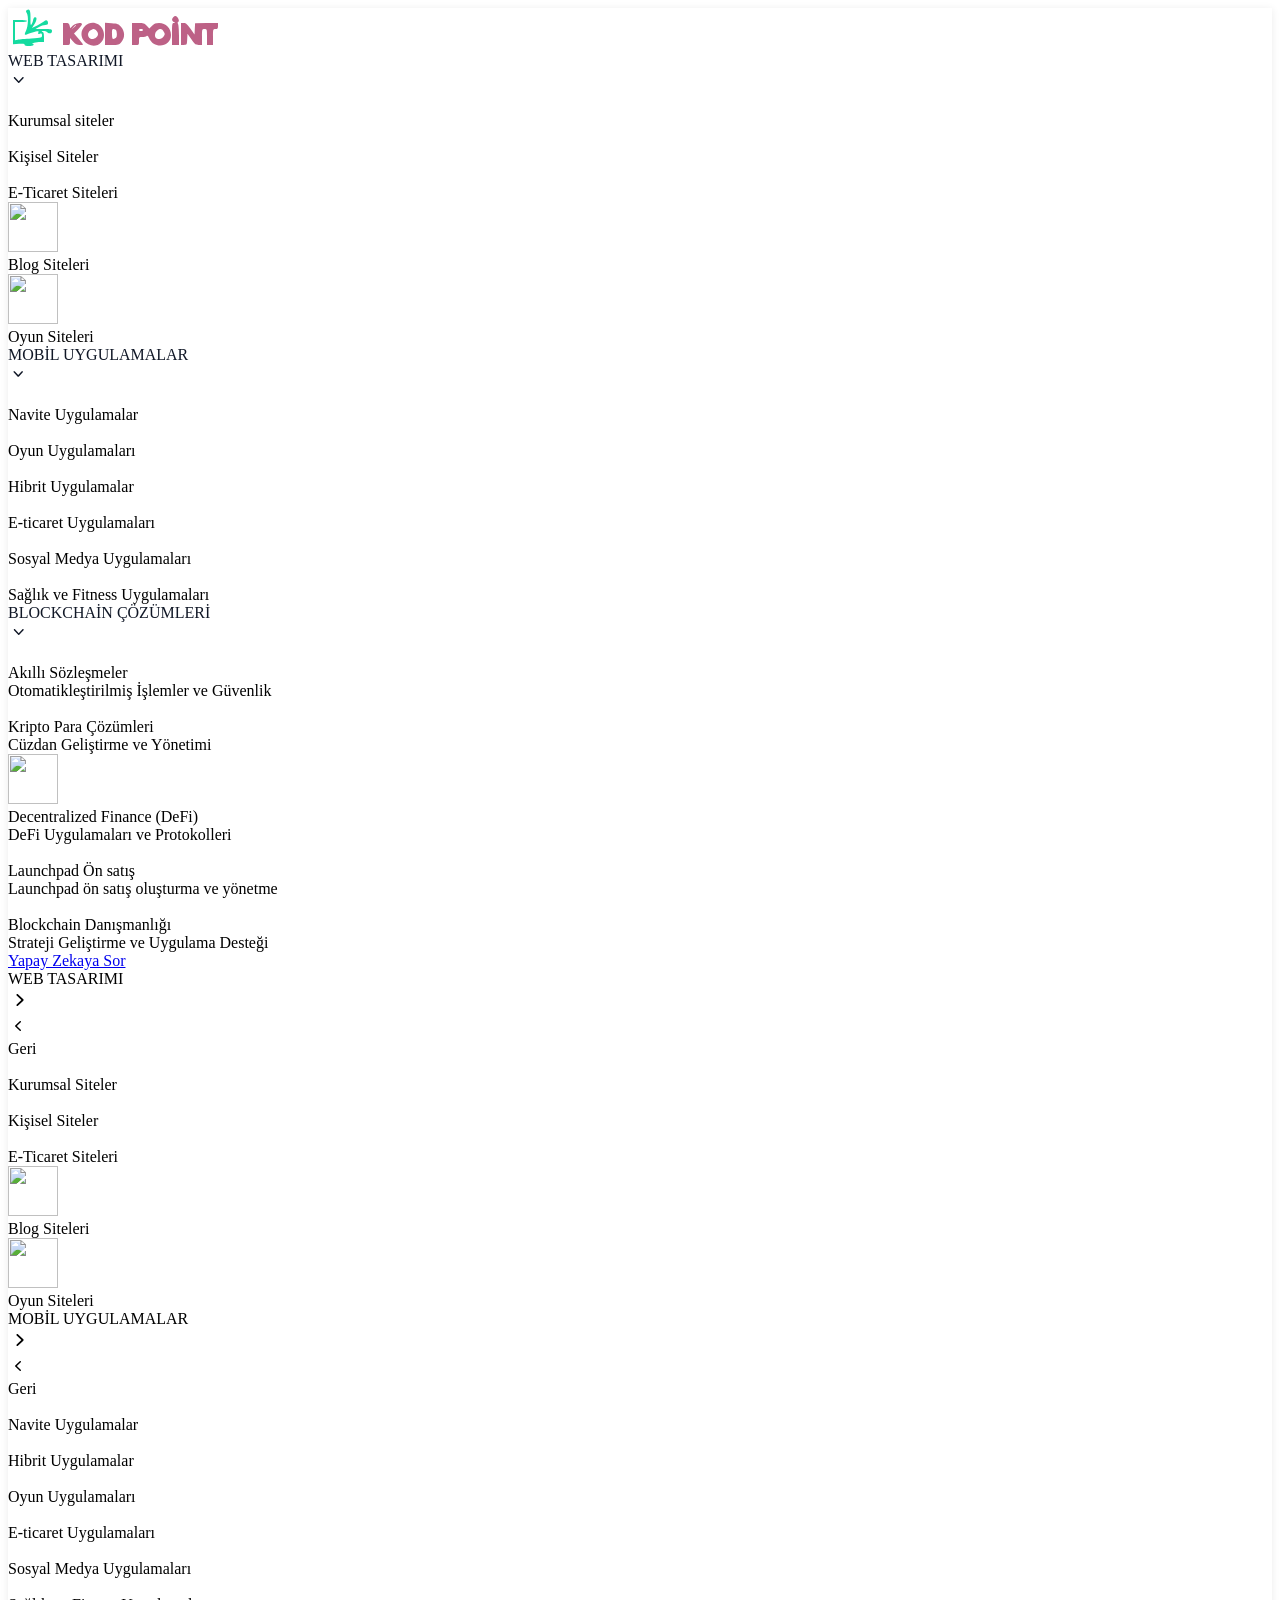
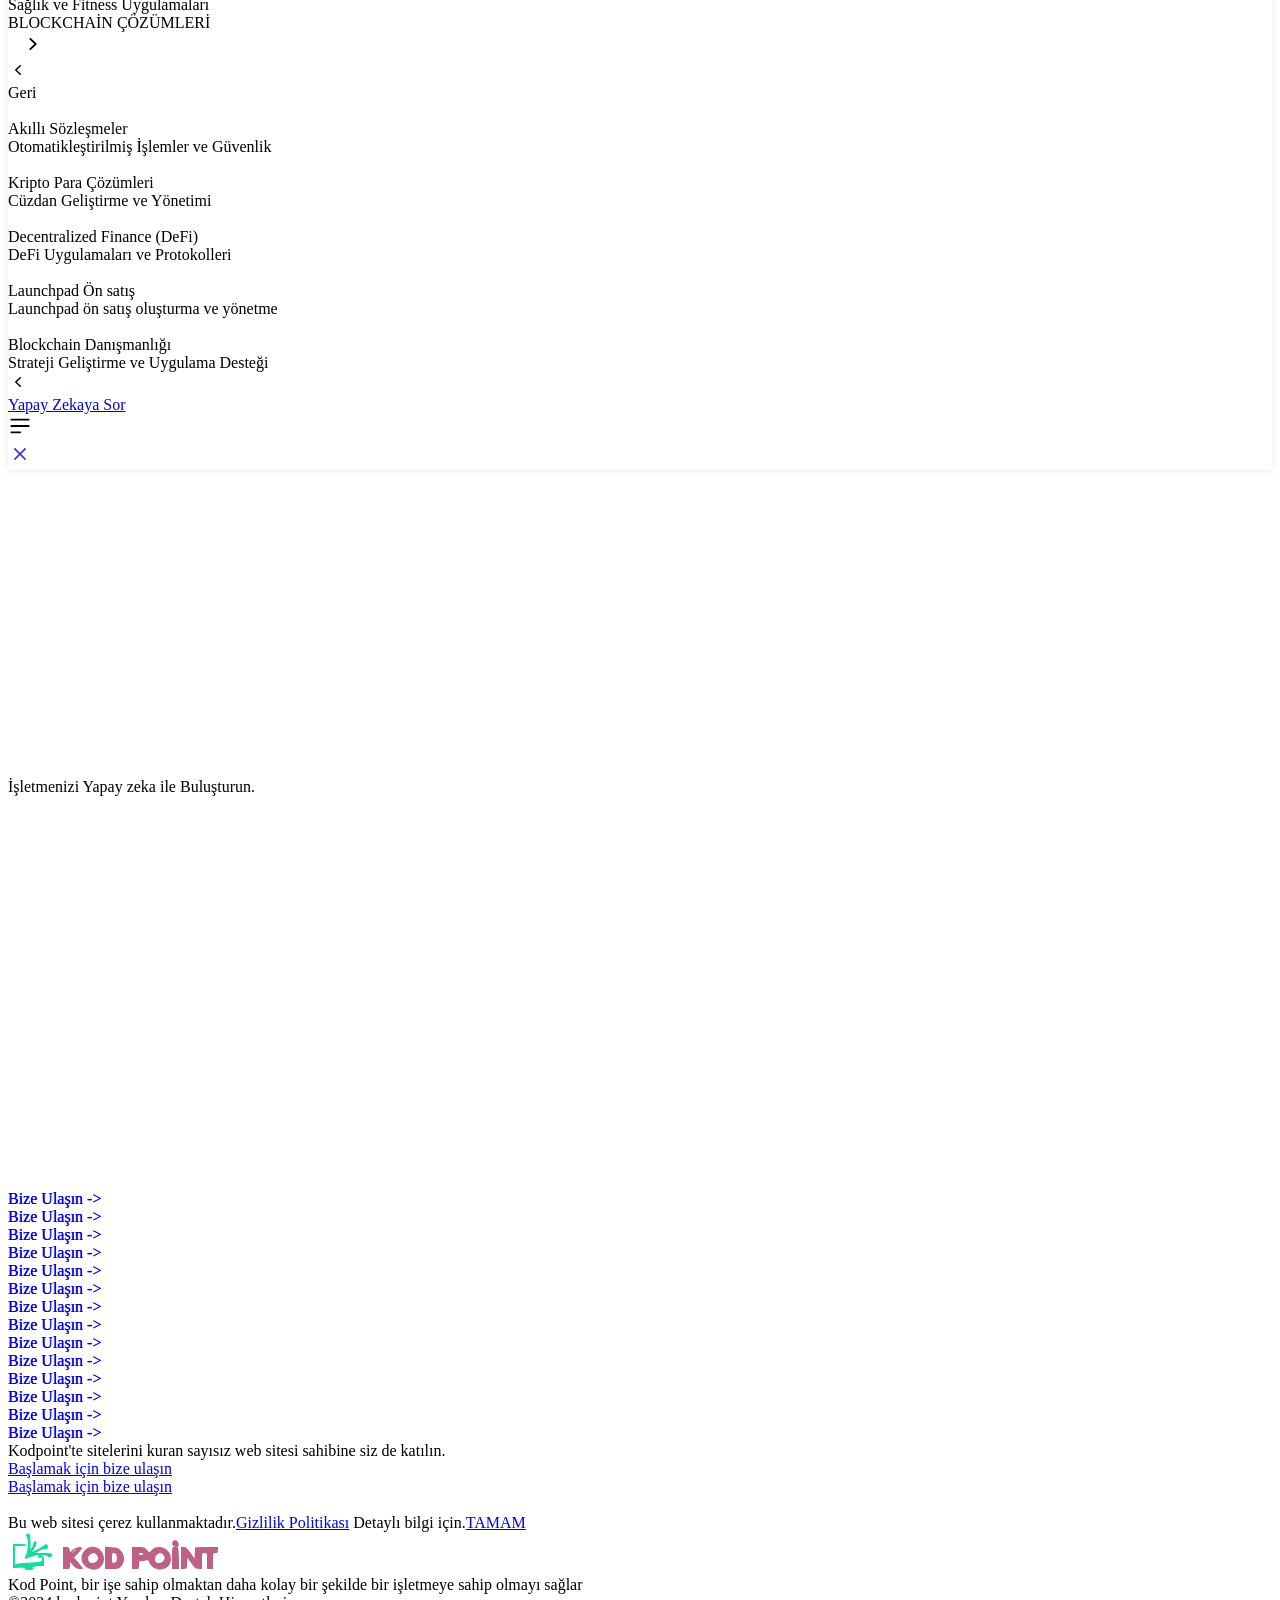
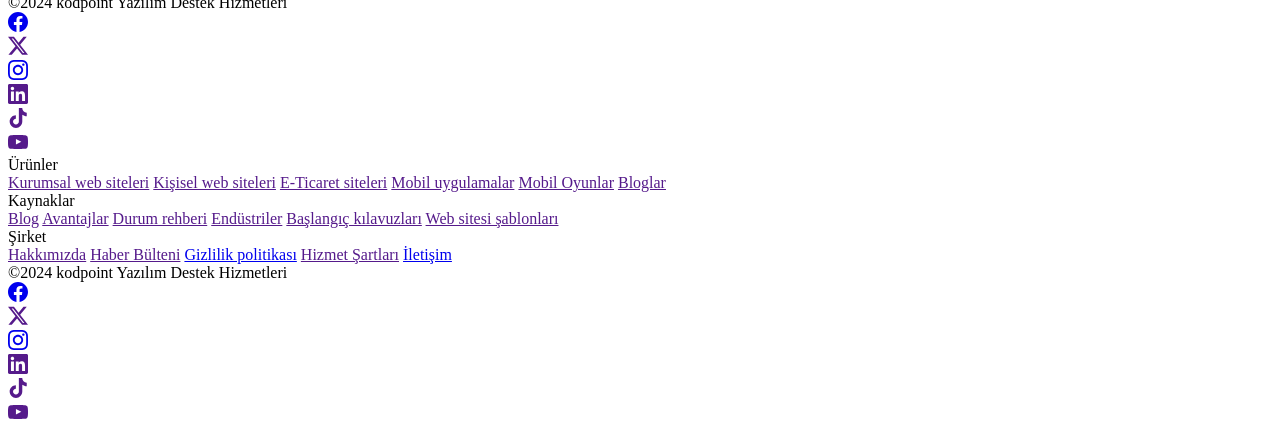
==== index.html @ 5506a34e "Add files via upload" ====
﻿<!DOCTYPE html>
<html data-wf-domain="kodpoint.pro" data-wf-page="6662f8014f10dd0c8d55e224" data-wf-site="632df91dd7c99c0ac992c47b" lang="tr">
    <head>
        <meta charset="utf-8">
        <title>Kod Point | Yazılım Destek Hizmetleri </title>
        <meta content="Kodpoint ile işletmenizi büyütün: Bir günde bir web sitesi oluşturun ve otomatik pazarlama, SEO ve CRM araçlarımızla yüksek dönüşümlü trafiği çekin." name="description">
        <meta content="AI Web Sitesi Oluşturucu: Bir  gün İçinde Bir Web Sitesine sahip olun" property="og:title">
        <meta content="Kodpoint ile işletmenizi büyütün: Bir günde bir web sitesi oluşturun ve otomatik pazarlama, SEO ve CRM araçlarımızla yüksek dönüşümlü trafiği çekin." property="og:description">
        <meta content="AI Web Sitesi Oluşturucu: Bir gün İçinde Bir Web Sitesi Oluşturun" property="twitter:title">
        <meta content="Kodpoint ile işletmenizi büyütün: Bir günde bir web sitesi oluşturun ve otomatik pazarlama, SEO ve CRM araçlarımızla yüksek dönüşümlü trafiği çekin." property="twitter:description">
        <meta property="og:type" content="website">
        <meta content="@Kodpoint" name="twitter:card">
        <meta content="width=device-width, initial-scale=1" name="viewport">
        <link href="632df91dd7c99c0ac992c47b/css/durable-2.b9a3979ec.min.css" rel="stylesheet" type="text/css">
        <style>@media (min-width:992px) {html.w-mod-js:not(.w-mod-ix) [data-w-id="6be87daf-9ae8-63d5-1fd6-6ae5105b686b"] {opacity:0;}html.w-mod-js:not(.w-mod-ix) [data-w-id="6be87daf-9ae8-63d5-1fd6-6ae5105b6879"] {opacity:0;}html.w-mod-js:not(.w-mod-ix) [data-w-id="8836ecfe-7d2d-6b93-7e10-b4fe5482b5d0"] {opacity:0;}html.w-mod-js:not(.w-mod-ix) [data-w-id="dd997976-5399-2e13-06bd-1aea319d6127"] {opacity:0;}html.w-mod-js:not(.w-mod-ix) [data-w-id="dd997976-5399-2e13-06bd-1aea319d612f"] {opacity:0;}html.w-mod-js:not(.w-mod-ix) [data-w-id="dd997976-5399-2e13-06bd-1aea319d6137"] {opacity:0;}html.w-mod-js:not(.w-mod-ix) [data-w-id="57ec7e5a-5d0f-8009-b216-77a3a61c34e3"] {opacity:0;}html.w-mod-js:not(.w-mod-ix) [data-w-id="57ec7e5a-5d0f-8009-b216-77a3a61c34ef"] {opacity:0;}html.w-mod-js:not(.w-mod-ix) [data-w-id="57ec7e5a-5d0f-8009-b216-77a3a61c34f0"] {opacity:0;}html.w-mod-js:not(.w-mod-ix) [data-w-id="57ec7e5a-5d0f-8009-b216-77a3a61c34f4"] {opacity:0;}html.w-mod-js:not(.w-mod-ix) [data-w-id="66290376-8ca0-c4c6-24a6-971b22a7ba65"] {opacity:0;}html.w-mod-js:not(.w-mod-ix) [data-w-id="dc1146de-5c57-9e25-92a5-e57d803b7875"] {opacity:0;}html.w-mod-js:not(.w-mod-ix) [data-w-id="e5e33673-a540-b40f-261d-1415322152e2"] {opacity:0;}html.w-mod-js:not(.w-mod-ix) [data-w-id="99ba9d69-9900-1b84-3c59-63e9f0b87af0"] {opacity:0;}html.w-mod-js:not(.w-mod-ix) [data-w-id="319d4b1f-9320-1f28-f26c-102ff3e8e7fc"] {opacity:0;}html.w-mod-js:not(.w-mod-ix) [data-w-id="f8d66a8e-8c9c-f473-47e6-7cd351116676"] {opacity:0;}html.w-mod-js:not(.w-mod-ix) [data-w-id="8f2ec3d9-e46c-8ee6-d344-7ea354622686"] {opacity:0;}html.w-mod-js:not(.w-mod-ix) [data-w-id="55bea8ef-baba-049c-bcea-c35526fbf254"] {opacity:0;}html.w-mod-js:not(.w-mod-ix) [data-w-id="1eb45ef3-d695-4d32-7e39-1380c66f9e74"] {opacity:0;}html.w-mod-js:not(.w-mod-ix) [data-w-id="f78b1750-c6f0-5caf-537b-63ea4b06f0b2"] {opacity:0;}html.w-mod-js:not(.w-mod-ix) [data-w-id="aeb6d420-8aa2-2bc8-d3bd-7618d3396524"] {opacity:0;}html.w-mod-js:not(.w-mod-ix) [data-w-id="1800d37c-62d7-e93a-50d8-7e972b8c9c5d"] {opacity:0;}html.w-mod-js:not(.w-mod-ix) [data-w-id="46c3244b-709a-ca79-6f05-af3542dd5efc"] {opacity:0;}html.w-mod-js:not(.w-mod-ix) [data-w-id="68527c2f-6589-580e-8a57-950434976ddb"] {opacity:0;}html.w-mod-js:not(.w-mod-ix) [data-w-id="68527c2f-6589-580e-8a57-950434976de2"] {opacity:0;}html.w-mod-js:not(.w-mod-ix) [data-w-id="68527c2f-6589-580e-8a57-950434976dda"] {opacity:0;}}</style><script type="text/javascript">!function(o,c){var n=c.documentElement,t=" w-mod-";n.className+=t+"js",("ontouchstart"in o||o.DocumentTouch&&c instanceof DocumentTouch)&&(n.className+=t+"touch")}(window,document);</script>
        <link href="632df91dd7c99c0ac992c47b/633209f841779258877b02b1_favicon.png" rel="shortcut icon" type="image/x-icon">
        <link href="632df91dd7c99c0ac992c47b/633209dfb515a6a02c68a9c5_webclip.png" rel="apple-touch-icon">
        <link href="index.html" rel="canonical"><!-- Manage hreflang tags -->
<script>
(() => {
    function insertHreflangTags() {
        const languages = ["x-default", "tr"];

        // check if the language is already in the URL like es.kodpoint.pro -- handled by weglot
        const currentLanguage = window.location.hostname.split(".")[0];
        if(languages.includes(currentLanguage)) {
            // if the language is already in the URL, don't add the hreflang tags because weglot is handling it
            return;
        }

        languages.forEach(language => {
            const hreflangTag = document.createElement("link");
            hreflangTag.rel = "alternate";
            hreflangTag.hreflang = language;
            if(language === "x-default") {
                hreflangTag.href = window.location.href;
            } else {
                hreflangTag.href = window.location.href.replace("://", "://" + language + ".");
            }
            document.head.appendChild(hreflangTag);
        });
    }

    window.addEventListener("DOMContentLoaded", insertHreflangTags);
})();
</script>
<script type="text/javascript" src="weglot.min.js"></script>
<script>
    Weglot.initialize({
        api_key: 'wg_ca511befbff2a709d714ec6e34427f125'
    });
</script>
<!-- Google Optimize -->
<!-- 
<script>
   const optimizeId = window.location.host === 'kodpoint.pro' ? 'OPT-M5SZPD7' : 'OPT-NLQPDLN';
    let optimizeScript = document.createElement("script");
    optimizeScript.src = "https://www.googleoptimize.com/optimize.js?id=" + optimizeId;
    document.head.appendChild(optimizeScript);
</script>
-->
<meta name="facebook-domain-verification" content="9vzlukpwmfbksxmyho8gox805wjdgm">
<!-- Finsweet Cookie Consent -->
<script async="" src="npm/%40finsweet/cookie-consent%401/fs-cc.js" fs-cc-mode="informational"></script>
<style>
.cookie-consent { display: flex; }
</style>
<script>
// Generate unique user id for event tracking (anonymous id)
function getCookie(name) {
  let matches = document.cookie.match(new RegExp(
    "(?:^|; )" + name.replace(/([\.$?*|{}\(\)\[\]\\\/\+^])/g, '\\$1') + "=([^;]*)"
  ));
  return matches ? decodeURIComponent(matches[1]) : undefined;
}
  
function setCookie(name, value, options = {}) {

  options = {
    path: '/',
    domain: '.kodpoint.pro',
    expires: new Date(Date.now() + 180 * 24 * 60 * 60 * 1000), // Set expiration to 180 days
    ...options
  };

  if (options.expires instanceof Date) {
    options.expires = options.expires.toUTCString();
  }


  let updatedCookie = encodeURIComponent(name) + "=" + encodeURIComponent(value);

  for (let optionKey in options) {
    updatedCookie += "; " + optionKey;
    let optionValue = options[optionKey];
    if (optionValue !== true) {
      updatedCookie += "=" + optionValue;
    }
  }

  document.cookie = updatedCookie;
}
  
function generateGuidFallback() {
	return Math.random().toString(36).substring(2, 15) + Math.random().toString(36).substring(2, 15);
}
  

let user_uuid = getCookie('ph_uuid');
if(!user_uuid) {
  try {
  	user_uuid = crypto.randomUUID();
  	setCookie('ph_uuid', user_uuid);
  } catch(e) {
	user_uuid = generateGuidFallback();
    setCookie('ph_uuid', user_uuid);
  }
}
window.user_uuid = user_uuid;
  
// Store UTM params
((setCookie) => {
    function extractUtmParams() {
        const url = window.location.search.substring(1); // Gets the query string from the URL
        const urlParams = new URLSearchParams(url);
        const utmParams = {};

        for (let param of urlParams) {
            const [key, value] = param;
            if (key.startsWith('utm_')) {
                utmParams[key] = value;
            }
        }

        return utmParams;
    }

    let extractedValues = extractUtmParams();

    if (Object.keys(extractedValues).length > 0) {
        extractedValues = {
            ...extractedValues,
            date: Date.now()
        }

        setCookie(btoa("durable_utm_params"), btoa(JSON.stringify(extractedValues)));
    }
})(setCookie);
  
// Store Affiliate ID
((setCookie) => {
    function extractAffiliateId() {
        const url = window.location.search.substring(1); // Gets the query string from the URL
        const urlParams = new URLSearchParams(url);
        const affiliateId = urlParams.get("irclickid");

        return affiliateId;
    }

    const affiliateId = extractAffiliateId();

    if (affiliateId) {
        setCookie("affiliate_id", affiliateId, { expires: new Date(Date.now() + 30 * 24 * 60 * 60 * 1000) }); // 30 days
    }
})(setCookie);
</script>

<script>
function loadExperimentalFeatures() {
    // Crowdin Translation
    let styleTag = document.createElement('style');
    styleTag.innerHTML = `.js-proxy-blur {filter: blur(5px);}`;
    document.head.appendChild(styleTag);

    let initTranslatorFunction = document.createElement('script');
    initTranslatorFunction.textContent = `
        let initTranslator = function(){
            window.proxyTranslator.init({
                    baseUrl: "https://kodpoint.pro",
    appUrl: "https://proxy-translator.app.crowdin.net",
    valuesParams: "U2FsdGVkX1+PUutBswe6knYm+FdQHtJ4vYOKmghBQpUy7nJz+nHqIGfmRE7PiIZGURJKBPuU/OYJ7/Wy3qKgTYZjVsyxAtdggkBlHz8h0gu7Ro5NGHhNnZ7ZGR9SvBPM",
    distributionBaseUrl: "https://distributions.crowdin.net",
    filePath: "/kodpoint.pro.json",
    distribution: "1b039b3defb4700f5d73199gj05",
    languagesData: {"tr":{"code":"tr","name":"Turkish","twoLettersCode":"tr"},"es-ES":{"code":"es-ES","name":"Spanish","twoLettersCode":"es"},"de":{"code":"de","name":"German","twoLettersCode":"de"},"it":{"code":"it","name":"Italian","twoLettersCode":"it"},"pt-BR":{"code":"pt-BR","name":"Portuguese, Brazilian","twoLettersCode":"pt"},"en":{"code":"en","name":"English","twoLettersCode":"en"}},
    defaultLanguage: "tr",
    defaultLanguageTitle: "Turkish",
    languageDetectType: "default",
    poweredBy: true,
  });
        }
    `;
    document.head.appendChild(initTranslatorFunction);

    let proxyTranslatorScript = document.createElement('script');
    proxyTranslatorScript.src = "https://proxy-translator.app.crowdin.net/assets/proxy-translator.js";
    proxyTranslatorScript.onload = initTranslator;
    document.head.appendChild(proxyTranslatorScript);
}
if(getCookie('enable_experimental_features')) {
	loadExperimentalFeatures();
}
</script>

<!-- Segment tracking -->
<script>
  !function(){var analytics=window.analytics=window.analytics||[];if(!analytics.initialize)if(analytics.invoked)window.console&&console.error&&console.error("Segment snippet included twice.");else{analytics.invoked=!0;analytics.methods=["trackSubmit","trackClick","trackLink","trackForm","pageview","identify","reset","group","track","ready","alias","debug","page","screen","once","off","on","addSourceMiddleware","addIntegrationMiddleware","setAnonymousId","addDestinationMiddleware","register"];analytics.factory=function(e){return function(){if(window.analytics.initialized)return window.analytics[e].apply(window.analytics,arguments);var i=Array.prototype.slice.call(arguments);if(["track","screen","alias","group","page","identify"].indexOf(e)>-1){var c=document.querySelector("link[rel='canonical']");i.push({__t:"bpc",c:c&&c.getAttribute("href")||void 0,p:location.pathname,u:location.href,s:location.search,t:document.title,r:document.referrer})}i.unshift(e);analytics.push(i);return analytics}};for(var i=0;i<analytics.methods.length;i++){var key=analytics.methods[i];analytics[key]=analytics.factory(key)}analytics.load=function(key,i){var t=document.createElement("script");t.type="text/javascript";t.async=!0;t.src="https://cdn.segment.com/analytics.js/v1/" + key + "/analytics.min.js";var n=document.getElementsByTagName("script")[0];n.parentNode.insertBefore(t,n);analytics._loadOptions=i};analytics._writeKey="kNygNnCUIRIH5WDbddVEDIXfE82QLAuH";;analytics.SNIPPET_VERSION="5.2.0";
  analytics.load("kNygNnCUIRIH5WDbddVEDIXfE82QLAuH");
  analytics.page({}, { anonymousId: window.user_uuid });
  }}();
</script>

<!-- Required to solve rendering issues for users using adblock -->
<script src="jquery-3.5.1.min.js"></script>
<!-- A/B Test Tool -->
<script src="script.js" public-api-key="clyyi3yzy000cewh678amixvi"></script></head><body class="new-body font-inter bg-white"><main><div data-animation="default" class="position-relative custom-index top-0 w-nav" data-easing2="ease" data-theme="light" data-easing="ease" data-collapse="medium" role="banner" data-content="navbar" data-duration="400" data-topbar-color="#fff"><div class="script w-embed w-script"><script>
(() => {
    let navBtn, navbar, mainCta, themeTag, topbarColor, hideNavTimeout, showNavTimeout, currentTheme, initialTheme, buttons, body;
    let isShowingNavbar, isHidingNavbar = false;

    function isInViewport(el) {
        try {
            if(!el || el.offsetParent === null) return false;

            const rect = el.getBoundingClientRect();
            return (
                rect.top >= 0 &&
                rect.left >= 0 &&
                rect.bottom <= (window.innerHeight || document.documentElement.clientHeight) &&
                rect.right <= (window.innerWidth || document.documentElement.clientWidth)
            );
        } catch (err) {
            return false;
        }

    }

    function getAllNeededElements() {
        navBtn = document.querySelector('.w-nav-button');
        navbar = document.querySelector('[data-content="navbar"]');
        mainCta = Array.from(document.querySelectorAll('#main-cta-homepage') || []);
        if(mainCta.length === 0) {
            mainCta = Array.from(document.querySelectorAll('[data-content="main-cta"]') || []);
        }
        topbarColor = navbar?.getAttribute('data-topbar-color');
        currentTheme = navbar?.getAttribute('data-theme') ?? 'light';
        initialTheme = currentTheme;
        buttons = document.querySelectorAll('[data-content="navbar"] .ds-button');
        body = document.querySelector("body");
    }

    function createThemeTag() {
        themeTag = document.createElement('meta');
        themeTag.name = "theme-color";
        themeTag.content = topbarColor ?? "#fff";
        document.querySelector('head').append(themeTag);
    }

    // Force a flush of the CSS changes
    function flushCss(element) {
        element.offsetHeight;
    }

    function setButtonsTheme(theme) {
        buttons.forEach(btn => {
            btn.style.transition = "none";
            if (theme === "dark" || theme === "semi-dark") {
                btn.classList.add("dark");
            } else {
                btn.classList.remove("dark");
            }
            flushCss(btn);
            btn.style.transition = "";
        });
    }

    function handleOverlay() {
        const isOpen = navBtn.classList.contains('w--open');
        const navbarOverlay = document.querySelector('#w-nav-overlay-0');
        if (isOpen) {
            body.classList.add('overflow-hidden');
            setTimeout(() => {
                const currentTheme = navbar.getAttribute('data-theme');
                navbarOverlay.style.backgroundColor = currentTheme === 'light' || currentTheme === 'semi-dark' || currentTheme === 'light-transparent' ? 'rgba(255,255,255,0.85)' : 'rgba(17, 24, 39, 0.4)';
                navbarOverlay.style.backdropFilter = 'blur(10px)';
                navbarOverlay.style['-webkit-backdrop-filter'] = 'blur(10px)';
            }, 100);
        } else {
            body.classList.remove('overflow-hidden');
            navbarOverlay.style.backgroundColor = 'transparent'
        }
    }

    function loadNav() {
        if (mainCta.length > 0) {
            navbar.style.position = 'relative';
            navbar.style.boxShadow = 'none';
        } else {
            navbar.style.position = 'sticky';
            navbar.style.boxShadow = '0px 1px 8px rgba(0, 0, 0, 0.08)';
        }
    }

    function hideNav() {
        if (window.scrollY <= 70) {
            navbar.style.position = 'relative';
            navbar.style.boxShadow = 'none';
        }
        if (!isHidingNavbar) {
            isHidingNavbar = true;
            if (showNavTimeout) {
                clearTimeout(showNavTimeout);
                isShowingNavbar = false;
            }
            navbar.style.top = '-70px';
            hideNavTimeout = setTimeout(() => {
                navbar.style.top = '0px';
                navbar.style.position = 'relative';
                navbar.style.boxShadow = 'none';
                decideNavbarColor();
                isHidingNavbar = false;
            }, 500);
        }
    }

    function showNav() {
        if (!isShowingNavbar) {
            isShowingNavbar = true;
            if (hideNavTimeout) {
                clearTimeout(hideNavTimeout);
                isHidingNavbar = false;
            }
            navbar.style.top = '-70px';
            showNavTimeout = setTimeout(() => {
                navbar.style.position = 'sticky';
                navbar.style.boxShadow = '0px 1px 8px rgba(0, 0, 0, 0.08)';
                navbar.style.top = '0px';
                decideNavbarColor();
                isShowingNavbar = false;
            }, 500);
        }
    }

    function decideNavbarPosition() {
        const isOpen = navBtn?.classList.contains('w--open');
        const isCTAInView = (mainCta.length > 0 && mainCta.some(cta => isInViewport(cta)));
        if ((isCTAInView || window.scrollY === 0) && !isOpen) {
            if (navbar.style.position !== 'relative') {
                if (!navbar.style.position) {
                    loadNav();
                } else {
                    hideNav();
                }
            }
        } else {
            if (navbar.style.position !== 'sticky') {
                showNav();
            }
        }
    }

    function decideNavbarColor() {
        if (initialTheme === 'semi-dark') {
            const isOpen = navBtn?.classList.contains('w--open');
            const isCTAInView = (mainCta.length > 0 && mainCta.some(cta => isInViewport(cta)));
            let decidedTheme = null;
            if (isOpen || !isCTAInView) {
                decidedTheme = 'light';
            } else {
                decidedTheme = 'semi-dark';
            }
            let decidedTopbarColor = (decidedTheme === 'light') ? '#fff' : (topbarColor ?? '#fff');
            navbar.setAttribute('data-theme', decidedTheme);
            themeTag.content = decidedTopbarColor
        }
    }

    document.addEventListener('DOMContentLoaded', function () {
        getAllNeededElements();
        createThemeTag();
        setButtonsTheme(currentTheme);
        decideNavbarPosition();

        console.log(mainCta);

        if (mainCta.length > 0) {
            window.addEventListener("scroll", function () {
                decideNavbarPosition();
            });
        }


        // store the original setAttribute reference
        const setAttribute = navBtn.setAttribute;
        // override setAttribte
        navBtn.setAttribute = (key, value) => {
            setAttribute.call(navBtn, key, value);
            if (key === 'class') {
                decideNavbarColor();
                handleOverlay();
            }
        };

        const setNavbarAttribute = navbar.setAttribute;
        navbar.setAttribute = (key, value) => {
            setNavbarAttribute.call(navbar, key, value);
            if (key === 'data-theme') {
                currentTheme = value;
                setButtonsTheme(currentTheme);
            }
        }
    });
})();
</script></div><div class="style w-embed"><style>
[data-content="navbar"] {
	transition: top .5s;
	background: transparent;
	background-color: transparent;
}
[data-content="navbar"][data-theme="light"] [data-color="6"],
[data-content="navbar"][data-theme="light-transparent"] [data-color="6"]{
	background: transparent;
}
[data-content="navbar"][style*="position: sticky"] [data-content="nav-bg"] {
	backdrop-filter: blur(10px);
	-webkit-backdrop-filter: blur(10px);
}
[data-content="navbar"][data-theme="dark"]
[data-content="navbar"][data-theme="light"] [data-content="nav-icon-open"],
[data-content="navbar"][data-theme="light"] [data-content="nav-icon-close"],
[data-content="navbar"][data-theme="light"] [data-content="nav-logo"],
[data-content="navbar"][data-theme="light-transparent"] [data-content="nav-icon-open"],
[data-content="navbar"][data-theme="light-transparent"] [data-content="nav-icon-close"],
[data-content="navbar"][data-theme="light-transparent"] [data-content="nav-logo"]{
	color: #4C35DE;
}
[data-content="navbar"][data-theme="light"] [data-content="nav-dropdown-toggle"],
[data-content="navbar"][data-theme="light-transparent"] [data-content="nav-dropdown-toggle"]{
	color: #111827;
}
[data-content="navbar"][data-theme="light"] {
	background: rgba(255, 255, 255, 0.85);
}
[data-content="navbar"][data-theme="light"].w--open,
[data-content="navbar"][data-theme="light-transparent"].w--open{
	background: white;
}
[data-content="navbar"] [data-content="nav-mobile-actions"] > * {
	flex: 1;
}
.w-nav-button.w--open [data-content="nav-icon-open"] {
	display: none;
}
.w-nav-button.w--open [data-content="nav-icon-close"] {
	display: flex;
}
[data-content="navbar"][data-theme="dark"] [data-color="5"]{
	filter: invert(100%);
}
[data-content="navbar"][data-theme="dark"] [data-color="4"],
[data-content="navbar"][data-theme="dark"] [data-color="6"]{
	background-color: rgba(18, 24, 39, 0.85);
	backdrop-filter: blur(10px);
	-webkit-backdrop-filter: blur(10px);
}
[data-content="navbar"][data-theme="dark"] [data-color="3"]{
	background-color: #1F2937;
}
[data-content="navbar"][data-theme="dark"] [data-color="2"]{
	color: #9CA3AF;
}
[data-content="navbar"][data-theme="dark"] [data-color="1"],
[data-content="navbar"][data-theme="dark"] [data-color="7"]{
	color: white !important;
}
[data-content="navbar"][data-theme="dark"] .navbar-item:hover{
	background-color: #374151;
}
[data-content="navbar"][data-theme="semi-dark"] [data-color="7"]{
	color: white !important;
}
#mobile-menu:has(.drawer[style*="display: block"]) {
	visibility: hidden;
}
.drawer[style*="display: block"] {
	visibility: visible;
}
[data-content="navbar"][style*="position: sticky"][data-theme="dark"] {
	background-color: rgba(17, 24, 39, 0.4);
}
[data-content="navbar"][style*="position: sticky"][data-theme="light-transparent"] {
	background-color: rgba(254, 237, 206, 0.85);
}

[data-content="resource-menu"]:has([data-content="nav-industry-item"]:hover)  [data-content="nav-submenu"], [data-content="nav-submenu"]:hover {
	visibility: visible;
  opacity: 100;
}



</style>
</div>
<div data-content="nav-bg" class="padding-x-56 mobile-padding-x-24"><div class="navbar-row font-inter font-weight-500 new-navbar-content no-padding flex-align-center padding-x-44 padding-only-mobile justify-space-between custom-mobile-padding"><div class="flex-row gap-40 flex-align-center"><a aria-label="kodpoint" href="index.html" class="w-inline-block"><div data-color="7" data-content="nav-logo" class="flex-row w-embed"><svg xmlns="http://www.w3.org/2000/svg" width="240" height="40" viewBox="0 0 240 40" version="1.1"><path d="M 18.966 2.027 C 17.762 2.776, 17.723 3.299, 18.750 4.956 C 20.653 8.026, 20.254 17.844, 18.027 22.750 C 15.909 27.415, 16.167 27.653, 21.128 25.614 C 22.983 24.852, 25.962 23.916, 27.749 23.535 C 30.567 22.933, 30.909 23.072, 30.330 24.581 C 29.791 25.988, 30.079 26.213, 31.831 25.754 C 33.594 25.293, 34 25.620, 34 27.497 C 34 29.727, 33.626 29.830, 23.250 30.461 C 17.337 30.821, 11.262 31.350, 9.750 31.637 L 7 32.159 7 23.079 L 7 14 13 14 C 16.333 14, 19 13.556, 19 13 C 19 12.429, 16 12, 12 12 L 5 12 5 24.089 L 5 36.178 11.013 35.839 C 15.518 35.585, 16.905 35.813, 16.544 36.750 C 15.951 38.291, 24.554 38.531, 25.500 37 C 25.840 36.450, 25.529 35.955, 24.809 35.900 C 22.292 35.709, 28.533 34.198, 32.250 34.100 L 36 34 36 29.073 C 36 25.222, 35.618 24.047, 34.250 23.689 C 33.091 23.386, 33.364 23.193, 35.059 23.116 C 36.466 23.052, 38.472 23.625, 39.517 24.389 C 41.874 26.112, 44 25.402, 44 22.893 C 44 21.192, 43.163 20.996, 35.750 20.958 L 27.500 20.916 31 19 C 32.925 17.946, 35.737 17.065, 37.250 17.042 C 39.291 17.011, 40 16.500, 40 15.059 C 40 12.359, 38.196 11.521, 36.187 13.288 C 35.259 14.104, 32.122 15.964, 29.216 17.420 L 23.932 20.068 26.537 15.941 C 29.098 11.885, 29.207 8.436, 26.749 9.245 C 26.062 9.471, 25.343 10.734, 25.151 12.050 C 24.960 13.366, 24.257 15.223, 23.590 16.175 C 22.597 17.592, 22.404 16.549, 22.525 10.440 C 22.678 2.705, 21.678 0.340, 18.966 2.027" stroke="none" fill="#14dba0" fill-rule="evenodd"/><path d="M 165.200 9.200 C 163.499 10.901, 163.713 12.733, 165.750 13.920 C 167.417 14.891, 167.417 14.941, 165.750 14.970 C 164.191 14.997, 164 16.202, 164 26 L 164 37 167.500 37 L 171 37 170.985 27.250 C 170.976 21.887, 170.550 16.837, 170.037 16.026 C 169.429 15.065, 169.502 14.308, 170.246 13.848 C 171.097 13.322, 171.089 12.492, 170.215 10.572 C 168.949 7.795, 167.109 7.291, 165.200 9.200 M 55 26 L 55 37 58.500 37 C 61.840 37, 62 36.838, 62 33.465 L 62 29.930 65.104 33.465 C 67.512 36.209, 68.968 37, 71.604 37 C 73.472 37, 75 36.735, 75 36.411 C 75 36.088, 72.979 33.513, 70.510 30.689 L 66.019 25.556 70.010 21.490 C 72.204 19.254, 74 16.879, 74 16.212 C 74 13.925, 67.758 14.858, 64.930 17.567 L 62.250 20.134 61.606 17.567 C 61.095 15.529, 60.347 15, 57.981 15 L 55 15 55 26 M 77.233 17.782 C 71.156 23.459, 72.622 32.397, 80.269 36.295 C 90.253 41.383, 99.762 31.175, 94.506 21.011 C 91.074 14.375, 82.580 12.787, 77.233 17.782 M 97 25.884 L 97 37 103.911 37 C 110.401 37, 110.980 36.812, 113.411 33.923 C 117.087 29.555, 116.986 23.605, 113.158 19.020 C 110.544 15.890, 109.778 15.581, 103.658 15.191 L 97 14.767 97 25.884 M 124 26 L 124 37 127.500 37 C 130.917 37, 131 36.905, 131 33 C 131 29.141, 131.117 29, 134.300 29 C 136.115 29, 138.075 28.525, 138.656 27.944 C 139.396 27.204, 140.093 27.810, 140.991 29.978 C 145.790 41.565, 163.016 39.255, 162.993 27.027 C 162.981 20.286, 157.852 15.081, 151.173 15.032 C 147.754 15.007, 146.265 15.581, 144.076 17.770 L 141.306 20.540 138.768 17.770 C 136.525 15.322, 135.519 15, 130.115 15 L 124 15 124 26 M 173 26 L 173 37 175.950 37 C 178.832 37, 178.907 36.870, 179.200 31.366 L 179.500 25.732 183.372 31.366 C 186.787 36.335, 187.642 37, 190.622 37 L 194 37 194 29 C 194 21.133, 194.042 21, 196.500 21 C 198.958 21, 199 21.133, 199 29 L 199 37 202 37 L 205 37 205 29 C 205 21.133, 205.042 21, 207.500 21 C 209.612 21, 210 20.534, 210 17.993 L 210 14.985 198.547 15.074 L 187.095 15.162 186.797 20.831 L 186.500 26.500 182.500 20.762 C 179.285 16.150, 177.960 15.021, 175.750 15.012 L 173 15 173 26 M 65.405 19.250 L 63.500 21.500 65.750 19.595 C 67.864 17.805, 68.455 17, 67.655 17 C 67.465 17, 66.453 18.012, 65.405 19.250 M 82.223 22.557 C 79.805 24.250, 79.291 27.891, 81.200 29.800 C 84.028 32.628, 90 30.049, 90 26 C 90 23.904, 87.474 21, 85.651 21 C 84.988 21, 83.445 21.701, 82.223 22.557 M 104 25.930 C 104 29.328, 104.412 30.995, 105.250 30.985 C 108.037 30.951, 109.133 29.235, 108.819 25.398 C 108.560 22.235, 108.076 21.440, 106.250 21.180 C 104.171 20.885, 104 21.245, 104 25.930 M 131 22 C 131 22.550, 131.900 23, 133 23 C 134.100 23, 135 22.550, 135 22 C 135 21.450, 134.100 21, 133 21 C 131.900 21, 131 21.450, 131 22 M 149.223 22.557 C 146.583 24.406, 146.169 29.467, 148.582 30.393 C 151.683 31.583, 153.978 30.964, 155.592 28.500 C 157.109 26.184, 157.109 25.816, 155.592 23.500 C 153.693 20.601, 152.307 20.396, 149.223 22.557" stroke="none" fill="#bd6186" fill-rule="evenodd"/></svg></div>
</a>
<nav role="navigation" class="nav-menu w-nav-menu">
    <div class="flex-row gap-32 only-desktop">
        <div class="nav-dropdown-wrapper no-margin">
            <div data-delay="500" data-hover="false" class="dropdown w-dropdown">
                <div data-color="7" data-content="nav-dropdown-toggle" class="dropdown-toggle w-dropdown-toggle">
                    <div class="nav-link">WEB TASARIMI</div>
                    <div class="flex-row w-embed">
                    <svg width="21" height="20" viewbox="0 0 21 20" fill="none" xmlns="http://www.w3.org/2000/svg">
<path fill-rule="evenodd" clip-rule="evenodd" d="M5.96686 7.20938C6.26544 6.92228 6.74022 6.93159 7.02732 7.23017L10.7367 11.1679L14.4461 7.23017C14.7332 6.93159 15.2079 6.92228 15.5065 7.20938C15.8051 7.49647 15.8144 7.97125 15.5273 8.26983L11.2773 12.7698C11.1359 12.9169 10.9407 13 10.7367 13C10.5327 13 10.3375 12.9169 10.1961 12.7698L5.94607 8.26983C5.65898 7.97125 5.66828 7.49647 5.96686 7.20938Z" fill="currentColor"></path>
</svg>
</div>
</div>
<nav data-color="4" class="dropdown-list new-dropdown-list bg-white radius-14 w-dropdown-list">
    <a  class="flex-row gap-16 padding-16 navbar-item w-inline-block">
        <div data-color="3" class="navbar-icon-container radius-12 bg-gray-100">
            <img width="50" data-color="5" alt="" src="632df91dd7c99c0ac992c47b/B1.png" loading="lazy" class="navbar-icon"></div>
            <div class="full-width"><div data-color="1" class="text-inter-16-semi color-gray-900 navbar-item-title">Kurumsal siteler</div>
            <div data-color="2" class="text-inter-14-regular color-gray-500 navbar-item-subtitle"></div>
        </div>
    </a>
    <a  class="flex-row gap-16 padding-16 navbar-item w-inline-block">
        <div data-color="3" class="navbar-icon-container radius-12 bg-gray-100">
        <img width="50" data-color="5" alt="" src="632df91dd7c99c0ac992c47b/B2.png" loading="lazy" class="navbar-icon">
        </div>
        <div class="full-width"><div data-color="1" class="text-inter-16-semi color-gray-900 navbar-item-title">Kişisel Siteler</div>
        <div data-color="2" class="text-inter-14-regular color-gray-500 navbar-item-subtitle"></div>
    </div>
</a>
<a  class="flex-row gap-16 padding-16 navbar-item w-inline-block">
    <div data-color="3" class="navbar-icon-container radius-12 bg-gray-100">
        <img width="50" data-color="5" alt="" src="632df91dd7c99c0ac992c47b/B3.png" loading="lazy" class="navbar-icon"></div>
        <div class="full-width">
        <div data-color="1" class="text-inter-16-semi color-gray-900 navbar-item-title">E-Ticaret Siteleri</div>
        <div data-color="2" class="text-inter-14-regular color-gray-500 navbar-item-subtitle"></div>
        </div>
    </a>
    <a  class="flex-row gap-16 padding-16 navbar-item w-inline-block">
        <div data-color="3" class="navbar-icon-container radius-12 bg-gray-100">
        <div data-color="5" class="flex-row w-embed">
        <img src="632df91dd7c99c0ac992c47b/B4.png" alt="" style="width: 50px; height: 50px">
</div>
</div>
<div class="full-width">
    <div data-color="1" class="text-inter-16-semi color-gray-900 navbar-item-title">Blog Siteleri </div>
    <div data-color="2" class="text-inter-14-regular color-gray-500 navbar-item-subtitle"></div>
</div>
</a>
<a  class="flex-row gap-16 padding-16 navbar-item w-inline-block">
    <div data-color="3" class="navbar-icon-container radius-12 bg-gray-100">
    <div data-color="5" class="flex-row w-embed">
     <img src="632df91dd7c99c0ac992c47b/B5.png" alt="" style="width: 50px; height: 50px">
</div>
</div>
<div class="full-width">
    <div data-color="1" class="text-inter-16-semi color-gray-900 navbar-item-title">Oyun Siteleri</div>
    <div data-color="2" class="text-inter-14-regular color-gray-500 navbar-item-subtitle"></div>
</div>
</a>
</nav>
</div>
<div class="dropdown-screen"></div>
</div><div class="nav-dropdown-wrapper no-margin">
    <div data-delay="500" data-hover="false" class="dropdown w-dropdown">
    <div data-color="7" data-content="nav-dropdown-toggle" class="dropdown-toggle w-dropdown-toggle">
    <div class="nav-link">MOBİL UYGULAMALAR</div>
    <div class="flex-row w-embed">
    <svg width="20" height="20" viewbox="0 0 21 20" fill="none" xmlns="http://www.w3.org/2000/svg">
<path fill-rule="evenodd" clip-rule="evenodd" d="M5.96686 7.20938C6.26544 6.92228 6.74022 6.93159 7.02732 7.23017L10.7367 11.1679L14.4461 7.23017C14.7332 6.93159 15.2079 6.92228 15.5065 7.20938C15.8051 7.49647 15.8144 7.97125 15.5273 8.26983L11.2773 12.7698C11.1359 12.9169 10.9407 13 10.7367 13C10.5327 13 10.3375 12.9169 10.1961 12.7698L5.94607 8.26983C5.65898 7.97125 5.66828 7.49647 5.96686 7.20938Z" fill="currentColor"></path>
</svg>
</div>
</div>
<nav data-content="resource-menu" class="navbar-dropdown-wrapper w-dropdown-list">
    <div data-color="4" class="new-dropdown-list radius-14 bg-white dropdown-list overflow-hidden border-0">
        <a  class="flex-row gap-16 padding-16 navbar-item w-inline-block">
        <div data-color="3" class="navbar-icon-container radius-12 bg-gray-100">
        <img width="50" data-color="5" alt="" src="632df91dd7c99c0ac992c47b/C1.png" loading="lazy" class="navbar-icon"></div>
        <div class="full-width">
        <div data-color="1" class="text-inter-16-semi color-gray-900 navbar-item-title">Navite Uygulamalar</div>  
        </div>
    </a>
    <a  class="flex-row gap-16 padding-16 navbar-item w-inline-block">
        <div data-color="3" class="navbar-icon-container radius-12 bg-gray-100">
        <img width="50" data-color="5" alt="" src="632df91dd7c99c0ac992c47b/C3.png" loading="lazy" class="navbar-icon"></div>
        <div class="full-width"><div data-color="1" class="text-inter-16-semi color-gray-900 navbar-item-title">Oyun Uygulamaları</div>
        </div>
    </a>
<a  class="flex-row gap-16 padding-16 navbar-item w-inline-block">
    <div data-color="3" class="navbar-icon-container radius-12 bg-gray-100">
    <img width="50" data-color="5" alt="" src="632df91dd7c99c0ac992c47b/C2.png" loading="lazy" class="navbar-icon"></div>
    <div class="full-width"><div data-color="1" class="text-inter-16-semi color-gray-900 navbar-item-title">Hibrit Uygulamalar</div>
    </div>
</a>
<a data-content="nav-industry-item"  class="flex-row gap-16 padding-16 navbar-item w-inline-block">
    <div data-color="3" class="navbar-icon-container radius-12 bg-gray-100">
     <img width="50" data-color="5" alt="" src="632df91dd7c99c0ac992c47b/C4.png" loading="lazy" class="navbar-icon"></div>
    <div class="full-width"><div data-color="1" class="text-inter-16-semi color-gray-900 navbar-item-title">E-ticaret Uygulamaları</div>
    </div>
</a>
<a  class="flex-row gap-16 padding-16 navbar-item w-inline-block"><div data-color="3" class="navbar-icon-container radius-12 bg-gray-100">
    <img width="50" data-color="5" alt="" src="632df91dd7c99c0ac992c47b/C5.png" loading="lazy" class="navbar-icon"></div>
    <div class="full-width">
    <div data-color="1" class="text-inter-16-semi color-gray-900 navbar-item-title">Sosyal Medya Uygulamaları</div>
    <div data-color="2" class="text-inter-14-regular color-gray-500 navbar-item-subtitle"></div>
    </div>
</a>
<a  class="flex-row gap-16 padding-16 navbar-item w-inline-block"><div data-color="3" class="navbar-icon-container radius-12 bg-gray-100">
    <img width="50" data-color="5" alt="" src="632df91dd7c99c0ac992c47b/C6.png" loading="lazy" class="navbar-icon"></div>
    <div class="full-width">
    <div data-color="1" class="text-inter-16-semi color-gray-900 navbar-item-title">Sağlık ve Fitness Uygulamaları</div>
     <div data-color="2" class="text-inter-14-regular color-gray-500 navbar-item-subtitle"></div>
    </div>
</a>
</div>
<div data-content="nav-submenu" class="navbar-submenu">
    <div data-color="4" class="new-dropdown-list radius-14 bg-white dropdown-list overflow-auto as-grid border-0">
    <div class="w-dyn-list"><div role="list" class="navbar-list-grid w-dyn-items">
    <div role="listitem" class="w-dyn-item">    
</div><div role="listitem" class="w-dyn-item"></div><div role="listitem" class="w-dyn-item"></div><div role="listitem" class="w-dyn-item"></div><div role="listitem" class="w-dyn-item"></div><div role="listitem" class="w-dyn-item"></div><div role="listitem" class="w-dyn-item"></div><div role="listitem" class="w-dyn-item"></div><div role="listitem" class="w-dyn-item"></div><div role="listitem" class="w-dyn-item"></div><div role="listitem" class="w-dyn-item"></div><div role="listitem" class="w-dyn-item"></div><div role="listitem" class="w-dyn-item"></div><div role="listitem" class="w-dyn-item"></div><div role="listitem" class="w-dyn-item"></div><div role="listitem" class="w-dyn-item"></div></div></div></div></div></nav></div>
<div class="dropdown-screen">
</div>
</div>
<div class="nav-dropdown-wrapper no-margin">
    <div data-delay="500" data-hover="false" class="dropdown w-dropdown">
    <div data-color="7" data-content="nav-dropdown-toggle" class="dropdown-toggle w-dropdown-toggle">
     <div class="nav-link">BLOCKCHAİN ÇÖZÜMLERİ</div>
    <div class="flex-row w-embed">
    <svg width="21" height="20" viewbox="0 0 21 20" fill="none" xmlns="http://www.w3.org/2000/svg">
<path fill-rule="evenodd" clip-rule="evenodd" d="M5.96686 7.20938C6.26544 6.92228 6.74022 6.93159 7.02732 7.23017L10.7367 11.1679L14.4461 7.23017C14.7332 6.93159 15.2079 6.92228 15.5065 7.20938C15.8051 7.49647 15.8144 7.97125 15.5273 8.26983L11.2773 12.7698C11.1359 12.9169 10.9407 13 10.7367 13C10.5327 13 10.3375 12.9169 10.1961 12.7698L5.94607 8.26983C5.65898 7.97125 5.66828 7.49647 5.96686 7.20938Z" fill="currentColor"></path>
</svg>
</div>
</div>
<nav data-color="4" class="new-dropdown-list radius-14 bg-white dropdown-list w-dropdown-list">
    <a  class="flex-row gap-16 padding-16 navbar-item w-inline-block">
        <div data-color="3" class="navbar-icon-container radius-12 bg-gray-100">
         <img width="50" data-color="5" alt="" src="632df91dd7c99c0ac992c47b/D1.png" loading="lazy" class="navbar-icon"></div>
         <div class="full-width">
         <div data-color="1" class="text-inter-16-semi color-gray-900 navbar-item-title">Akıllı Sözleşmeler</div>
        <div data-color="2" class="text-inter-14-regular color-gray-500 navbar-item-subtitle">Otomatikleştirilmiş İşlemler ve Güvenlik</div>
         </div>
        </a>
<a  class="flex-row gap-16 padding-16 navbar-item w-inline-block">
<div data-color="3" class="navbar-icon-container radius-12 bg-gray-100">
         <img width="50" data-color="5" alt="" src="632df91dd7c99c0ac992c47b/D2.png" loading="lazy" class="navbar-icon">
         </div>
         <div class="full-width"><div data-color="1" class="text-inter-16-semi color-gray-900 navbar-item-title">Kripto Para Çözümleri</div>
         <div data-color="2" class="text-inter-14-regular color-gray-500 navbar-item-subtitle">Cüzdan Geliştirme ve Yönetimi</div>
        </div>
        </a>
 <a  class="flex-row gap-16 padding-16 navbar-item w-inline-block">
        <div data-color="3" class="navbar-icon-container radius-12 bg-gray-100">
         <div data-color="5" class="navbar-icon flex w-embed">
     <img src="632df91dd7c99c0ac992c47b/D3.png" alt="" style="width: 50px; height: 50px">
</div>
</div>
<div class="full-width">
    <div data-color="1" class="text-inter-16-semi color-gray-900 navbar-item-title">Decentralized Finance (DeFi)</div>
    <div data-color="2" class="text-inter-14-regular color-gray-500 navbar-item-subtitle">DeFi Uygulamaları ve Protokolleri</div>
</div>
</a>
<a  class="flex-row gap-16 padding-16 navbar-item w-inline-block">
    <div data-color="3" class="navbar-icon-container radius-12 bg-gray-100">
    <img width="50" data-color="5" alt="" src="632df91dd7c99c0ac992c47b/D4.png" loading="lazy" class="navbar-icon"></div>
    <div class="full-width">
     <div data-color="1" class="text-inter-16-semi color-gray-900 navbar-item-title">Launchpad Ön satış</div>
    <div data-color="2" class="text-inter-14-regular color-gray-500 navbar-item-subtitle">Launchpad ön satış oluşturma ve yönetme</div>
    </div>
 </a>
 <a  class="flex-row gap-16 padding-16 navbar-item w-inline-block">
        <div data-color="3" class="navbar-icon-container radius-12 bg-gray-100">
        <img width="50" data-color="5" alt="" src="632df91dd7c99c0ac992c47b/D5.png" loading="lazy" class="navbar-icon">
        </div>
         <div class="full-width">
        <div data-color="1" class="text-inter-16-semi color-gray-900 navbar-item-title">Blockchain Danışmanlığı</div>
        <div data-color="2" class="text-inter-14-regular color-gray-500 navbar-item-subtitle">Strateji Geliştirme ve Uygulama Desteği</div>
        </div>
</a>
     </nav>
</div>
<div class="dropdown-screen"></div>
</div>
</div>
           <!-- Mobil menu start -->


<div id="mobile-menu" data-color="6" class="padding-24 padding-top-10 only-mobile display-block box-shadow">
<div>
<a data-optibase-click-conversion-id="navbar_build_site_cta" rel="nofollow" href="https://www.kodpoint.pro/chatbot/" target="_blank" class="ds-button large contained yellow w-inline-block">
<div class="no-shrink">Yapay Zekaya Sor</div>
</a>
<div data-w-id="8656d478-605e-de8c-0c5b-64bdf5740ce9" class="flex-row justify-space-between padding-y-14 cursor-pointer">
<div data-color="1" class="text-inter weight-600 font-size-16">WEB TASARIMI</div>
<div class="color-gray-500 flex-row w-embed">
<svg width="24" height="24" viewbox="0 0 24 24" fill="none" xmlns="http://www.w3.org/2000/svg">
<path fill-rule="evenodd" clip-rule="evenodd" d="M8.65125 17.7238C8.30673 17.3655 8.3179 16.7958 8.6762 16.4512L13.4015 12L8.6762 7.54875C8.3179 7.20424 8.30673 6.6345 8.65124 6.2762C8.99576 5.91791 9.5655 5.90674 9.92379 6.25125L15.3238 11.3512C15.5003 11.5209 15.6 11.7552 15.6 12C15.6 12.2448 15.5003 12.4791 15.3238 12.6487L9.92379 17.7487C9.5655 18.0933 8.99576 18.0821 8.65125 17.7238Z" fill="currentColor"></path>
</svg>
</div>
</div>
<div data-color="6" class="drawer-wrapper drawer">
<div data-w-id="8656d478-605e-de8c-0c5b-64bdf5740cee" class="flex-row padding-16 gap-8 flex-align-center cursor-pointer">
 <div class="color-gray-500 flex-row w-embed">
 <svg width="20" height="20" viewbox="0 0 20 20" fill="none" xmlns="http://www.w3.org/2000/svg">
<path fill-rule="evenodd" clip-rule="evenodd" d="M12.7906 5.23017C13.0777 5.52875 13.0684 6.00353 12.7698 6.29063L8.83208 10L12.7698 13.7094C13.0684 13.9965 13.0777 14.4713 12.7906 14.7698C12.5035 15.0684 12.0287 15.0777 11.7302 14.7906L7.23017 10.5406C7.08311 10.3992 7 10.204 7 10C7 9.79599 7.08311 9.60078 7.23017 9.45938L11.7302 5.20938C12.0287 4.92228 12.5035 4.93159 12.7906 5.23017Z" fill="currentColor"></path>
</svg>
</div>
<div data-color="1" class="text-inter weight-600 font-size-16 color-black">Geri</div>
</div>
<a  class="flex-row gap-16 padding-16 navbar-item w-inline-block">
<div data-color="3" class="navbar-icon-container radius-12 bg-gray-100">
<img width="50" data-color="5" alt="" src="632df91dd7c99c0ac992c47b/B1.png" loading="lazy" class="navbar-icon">
</div>
<div class="full-width"><div data-color="1" class="text-inter-16-semi color-gray-900 navbar-item-title">Kurumsal Siteler</div>
<div data-color="2" class="text-inter-14-regular color-gray-500 navbar-item-subtitle"></div>
</div>
</a>
<a  class="flex-row gap-16 padding-16 navbar-item w-inline-block">
<div data-color="3" class="navbar-icon-container radius-12 bg-gray-100">
<img width="50" data-color="5" alt="" src="632df91dd7c99c0ac992c47b/B2.png" loading="lazy" class="navbar-icon"></div>
<div class="full-width"><div data-color="1" class="text-inter-16-semi color-gray-900 navbar-item-title">Kişisel Siteler</div>
<div data-color="2" class="text-inter-14-regular color-gray-500 navbar-item-subtitle"></div>
</div>
</a>
<a  class="flex-row gap-16 padding-16 navbar-item w-inline-block">
<div data-color="3" class="navbar-icon-container radius-12 bg-gray-100">
 <img width="50" data-color="5" alt="" src="632df91dd7c99c0ac992c47b/B3.png" loading="lazy" class="navbar-icon"></div>
<div class="full-width">
<div data-color="1" class="text-inter-16-semi color-gray-900 navbar-item-title">E-Ticaret Siteleri</div>
<div data-color="2" class="text-inter-14-regular color-gray-500 navbar-item-subtitle"></div>
</div>
</a>
<a  class="flex-row gap-16 padding-16 navbar-item w-inline-block"><div data-color="3" class="navbar-icon-container radius-12 bg-gray-100">
<div data-color="5" class="flex-row w-embed">
<img src="632df91dd7c99c0ac992c47b/B4.png" alt="" style="width: 50px; height: 50px">
</div>
</div>
<div class="full-width">
<div data-color="1" class="text-inter-16-semi color-gray-900 navbar-item-title">Blog Siteleri</div>
<div data-color="2" class="text-inter-14-regular color-gray-500 navbar-item-subtitle"></div>
</div>
</a>
<a  class="flex-row gap-16 padding-16 navbar-item w-inline-block">
<div data-color="3" class="navbar-icon-container radius-12 bg-gray-100">
<div data-color="5" class="flex-row w-embed">
<img src="632df91dd7c99c0ac992c47b/B5.png" alt="" style="width: 50px; height: 50px">
</div>
</div>
<div class="full-width">
<div data-color="1" class="text-inter-16-semi color-gray-900 navbar-item-title">Oyun Siteleri</div>
<div data-color="2" class="text-inter-14-regular color-gray-500 navbar-item-subtitle"></div>
</div>
</a>
</div>
</div>
<div>
<div data-w-id="8656d478-605e-de8c-0c5b-64bdf5740d1b" class="flex-row justify-space-between padding-y-14 cursor-pointer">
<div data-color="1" class="text-inter weight-600 font-size-16">MOBİL UYGULAMALAR</div>
<div class="color-gray-500 flex-row w-embed">
<svg width="24" height="24" viewbox="0 0 24 24" fill="none" xmlns="http://www.w3.org/2000/svg">
<path fill-rule="evenodd" clip-rule="evenodd" d="M8.65125 17.7238C8.30673 17.3655 8.3179 16.7958 8.6762 16.4512L13.4015 12L8.6762 7.54875C8.3179 7.20424 8.30673 6.6345 8.65124 6.2762C8.99576 5.91791 9.5655 5.90674 9.92379 6.25125L15.3238 11.3512C15.5003 11.5209 15.6 11.7552 15.6 12C15.6 12.2448 15.5003 12.4791 15.3238 12.6487L9.92379 17.7487C9.5655 18.0933 8.99576 18.0821 8.65125 17.7238Z" fill="currentColor"></path>
</svg>
</div>
</div>
<div data-color="6" class="drawer-wrapper drawer">
<div data-w-id="8656d478-605e-de8c-0c5b-64bdf5740d20" class="flex-row padding-16 gap-8 flex-align-center cursor-pointer">
<div class="color-gray-500 flex-row w-embed">
<svg width="20" height="20" viewbox="0 0 20 20" fill="none" xmlns="http://www.w3.org/2000/svg">
<path fill-rule="evenodd" clip-rule="evenodd" d="M12.7906 5.23017C13.0777 5.52875 13.0684 6.00353 12.7698 6.29063L8.83208 10L12.7698 13.7094C13.0684 13.9965 13.0777 14.4713 12.7906 14.7698C12.5035 15.0684 12.0287 15.0777 11.7302 14.7906L7.23017 10.5406C7.08311 10.3992 7 10.204 7 10C7 9.79599 7.08311 9.60078 7.23017 9.45938L11.7302 5.20938C12.0287 4.92228 12.5035 4.93159 12.7906 5.23017Z" fill="currentColor"></path>
</svg>
</div>
<div data-color="1" class="text-inter weight-600 font-size-16 color-black">Geri</div>
</div>
<a  class="flex-row gap-16 padding-16 navbar-item w-inline-block">
 <div data-color="3" class="navbar-icon-container radius-12 bg-gray-100">
 <img width="50" data-color="5" alt="" src="632df91dd7c99c0ac992c47b/C1.png" loading="lazy" class="navbar-icon"></div>
<div class="full-width"><div data-color="1" class="text-inter-16-semi color-gray-900 navbar-item-title">Navite Uygulamalar</div>
<div data-color="2" class="text-inter-14-regular color-gray-500 navbar-item-subtitle"></div>
</div>
</a>

<a  class="flex-row gap-16 padding-16 navbar-item w-inline-block">
    <div data-color="3" class="navbar-icon-container radius-12 bg-gray-100">
    <img width="50" data-color="5" alt="" src="632df91dd7c99c0ac992c47b/C2.png" loading="lazy" class="navbar-icon"></div>
    <div class="full-width"><div data-color="1" class="text-inter-16-semi color-gray-900 navbar-item-title">Hibrit Uygulamalar</div>
    </div>
</a>

<a  class="flex-row gap-16 padding-16 navbar-item w-inline-block">
<div data-color="3" class="navbar-icon-container radius-12 bg-gray-100">
<img width="50" data-color="5" alt="" src="632df91dd7c99c0ac992c47b/C3.png" loading="lazy" class="navbar-icon"></div>
<div class="full-width">
<div data-color="1" class="text-inter-16-semi color-gray-900 navbar-item-title">Oyun Uygulamaları</div>
<div data-color="2" class="text-inter-14-regular color-gray-500 navbar-item-subtitle"></div>
</div>
</a>
<a  class="flex-row gap-16 padding-16 navbar-item w-inline-block">
<div data-color="3" class="navbar-icon-container radius-12 bg-gray-100">
<img width="50" data-color="5" alt="" src="632df91dd7c99c0ac992c47b/C4.png" loading="lazy" class="navbar-icon"></div>
<div class="full-width">
<div data-color="1" class="text-inter-16-semi color-gray-900 navbar-item-title">E-ticaret Uygulamaları</div>
<div data-color="2" class="text-inter-14-regular color-gray-500 navbar-item-subtitle"></div>
</div>
</a>
<a  class="flex-row gap-16 padding-16 navbar-item w-inline-block">
<div data-color="3" class="navbar-icon-container radius-12 bg-gray-100">
<img width="50" data-color="5" alt="" src="632df91dd7c99c0ac992c47b/C5.png" loading="lazy" class="navbar-icon"></div>
<div class="full-width">
<div data-color="1" class="text-inter-16-semi color-gray-900 navbar-item-title">Sosyal Medya Uygulamaları</div>
<div data-color="2" class="text-inter-14-regular color-gray-500 navbar-item-subtitle"></div>
</div>
</a>
<a  class="flex-row gap-16 padding-16 navbar-item w-inline-block">
<div data-color="3" class="navbar-icon-container radius-12 bg-gray-100">
<img width="50" data-color="5" alt="" src="632df91dd7c99c0ac992c47b/C6.png" loading="lazy" class="navbar-icon"></div>
<div class="full-width">
<div data-color="1" class="text-inter-16-semi color-gray-900 navbar-item-title">Sağlık ve Fitness Uygulamaları</div>
<div data-color="2" class="text-inter-14-regular color-gray-500 navbar-item-subtitle"></div>
</div>
</a>
</div>
</div>
<div>
<div data-w-id="8656d478-605e-de8c-0c5b-64bdf5740d5d" class="flex-row justify-space-between padding-y-14 cursor-pointer">
<div data-color="1" class="text-inter weight-600 font-size-16">BLOCKCHAİN ÇÖZÜMLERİ</div>
<div class="color-gray-500 flex-row w-embed">
<svg width="50" height="24" viewbox="0 0 24 24" fill="none" xmlns="http://www.w3.org/2000/svg">
<path fill-rule="evenodd" clip-rule="evenodd" d="M8.65125 17.7238C8.30673 17.3655 8.3179 16.7958 8.6762 16.4512L13.4015 12L8.6762 7.54875C8.3179 7.20424 8.30673 6.6345 8.65124 6.2762C8.99576 5.91791 9.5655 5.90674 9.92379 6.25125L15.3238 11.3512C15.5003 11.5209 15.6 11.7552 15.6 12C15.6 12.2448 15.5003 12.4791 15.3238 12.6487L9.92379 17.7487C9.5655 18.0933 8.99576 18.0821 8.65125 17.7238Z" fill="currentColor"></path>
</svg>
</div>
</div>
<div data-color="6" class="drawer-wrapper drawer">
<div data-w-id="8656d478-605e-de8c-0c5b-64bdf5740d62" class="flex-row padding-16 gap-8 flex-align-center cursor-pointer">
<div class="color-gray-500 flex-row w-embed">
<svg width="20" height="20" viewbox="0 0 20 20" fill="none" xmlns="http://www.w3.org/2000/svg">
<path fill-rule="evenodd" clip-rule="evenodd" d="M12.7906 5.23017C13.0777 5.52875 13.0684 6.00353 12.7698 6.29063L8.83208 10L12.7698 13.7094C13.0684 13.9965 13.0777 14.4713 12.7906 14.7698C12.5035 15.0684 12.0287 15.0777 11.7302 14.7906L7.23017 10.5406C7.08311 10.3992 7 10.204 7 10C7 9.79599 7.08311 9.60078 7.23017 9.45938L11.7302 5.20938C12.0287 4.92228 12.5035 4.93159 12.7906 5.23017Z" fill="currentColor"></path>
</svg>
</div>
<div data-color="1" class="text-inter weight-600 font-size-16 color-black">Geri</div>
</div>
<div class="w-dyn-list"><div role="list" class="w-dyn-items">
<div role="listitem" class="w-dyn-item"><a class="flex-row gap-16 padding-16 navbar-item flex-align-center w-inline-block">
<div data-color="3" class="navbar-icon-container radius-12 bg-gray-100 small">
<img width="50" data-color="5" alt="" src="632df91dd7c99c0ac992c47b/D1.png" loading="lazy" class="navbar-icon"></div>
<div class="full-width">
<div data-color="1" class="text-inter-16-semi color-gray-900 navbar-item-title">Akıllı Sözleşmeler</div>
<div data-color="2" class="text-inter-14-regular color-gray-500 navbar-item-subtitle">Otomatikleştirilmiş İşlemler ve Güvenlik</div>
</div>
</a>
</div>
<div role="listitem" class="w-dyn-item"><a  class="flex-row gap-16 padding-16 navbar-item flex-align-center w-inline-block">
<div data-color="3" class="navbar-icon-container radius-12 bg-gray-100 small">
<img width="50" data-color="5" alt="" src="632df91dd7c99c0ac992c47b/D2.png" loading="lazy" class="navbar-icon"></div>
<div class="full-width"><div data-color="1" class="text-inter-16-semi color-gray-900 navbar-item-title">Kripto Para Çözümleri</div>
<div data-color="2" class="text-inter-14-regular color-gray-500 navbar-item-subtitle">Cüzdan Geliştirme ve Yönetimi</div>
</div>
</a>
</div>
<div role="listitem" class="w-dyn-item">
<a  class="flex-row gap-16 padding-16 navbar-item flex-align-center w-inline-block">
<div data-color="3" class="navbar-icon-container radius-12 bg-gray-100 small">
<img width="50" data-color="5" alt="" src="632df91dd7c99c0ac992c47b/D3.png" loading="lazy" class="navbar-icon"></div>
<div class="full-width"><div data-color="1" class="text-inter-16-semi color-gray-900 navbar-item-title">Decentralized Finance (DeFi)</div>
<div data-color="2" class="text-inter-14-regular color-gray-500 navbar-item-subtitle">DeFi Uygulamaları ve Protokolleri</div>
</div>
</a>
</div>
<div role="listitem" class="w-dyn-item"><a  class="flex-row gap-16 padding-16 navbar-item flex-align-center w-inline-block">
<div data-color="3" class="navbar-icon-container radius-12 bg-gray-100 small">
<img width="50" data-color="5" alt="" src="632df91dd7c99c0ac992c47b/D4.png" loading="lazy" class="navbar-icon"></div>
<div class="full-width"><div data-color="1" class="text-inter-16-semi color-gray-900 navbar-item-title">Launchpad Ön satış</div>
<div data-color="2" class="text-inter-14-regular color-gray-500 navbar-item-subtitle">Launchpad ön satış oluşturma ve yönetme</div>
</div>
</a>
</div>
<div role="listitem" class="w-dyn-item">
<a  class="flex-row gap-16 padding-16 navbar-item flex-align-center w-inline-block">
<div data-color="3" class="navbar-icon-container radius-12 bg-gray-100 small">
<img width="50" data-color="5" alt="" src="632df91dd7c99c0ac992c47b/D5.png" loading="lazy" class="navbar-icon"></div>
<div class="full-width">
<div data-color="1" class="text-inter-16-semi color-gray-900 navbar-item-title">Blockchain Danışmanlığı</div>
<div data-color="2" class="text-inter-14-regular color-gray-500 navbar-item-subtitle">Strateji Geliştirme ve Uygulama Desteği</div>
</div></div>
<div role="listitem" class="w-dyn-item">
</div>
<div role="listitem" class="w-dyn-item">
</div>
</div>
<div data-color="6" class="drawer-wrapper drawer">
 <div data-w-id="8656d478-605e-de8c-0c5b-64bdf5740d77" class="flex-row padding-16 gap-8 flex-align-center cursor-pointer">
<div class="color-gray-500 flex-row w-embed">
<svg width="20" height="20" viewbox="0 0 20 20" fill="none" xmlns="http://www.w3.org/2000/svg">
<path fill-rule="evenodd" clip-rule="evenodd" d="M12.7906 5.23017C13.0777 5.52875 13.0684 6.00353 12.7698 6.29063L8.83208 10L12.7698 13.7094C13.0684 13.9965 13.0777 14.4713 12.7906 14.7698C12.5035 15.0684 12.0287 15.0777 11.7302 14.7906L7.23017 10.5406C7.08311 10.3992 7 10.204 7 10C7 9.79599 7.08311 9.60078 7.23017 9.45938L11.7302 5.20938C12.0287 4.92228 12.5035 4.93159 12.7906 5.23017Z" fill="currentColor"></path>
</svg>
</div>
</div> 
</div>
</div>
</div>
</div>
</nav>
</div>
<div class="flex-row flex-align-center flex-justify-right gap-16 only-desktop">
<a data-optibase-click-conversion-id="navbar_build_site_cta" data-content="cta" data-optibase-test-id="topbar_cta" data-optibase-variant-id="start_for_free" href="https://www.kodpoint.pro/chatbot/" target="_blank" class="ds-button contained small yellow w-inline-block">
<div>Yapay Zekaya Sor</div>
</a>
<link rel="prerender"></div>
<div class="no-padding no-padding w-nav-button">
<div data-color="7" data-content="nav-icon-open" class="flex-row w-embed">
<svg width="24" height="24" viewbox="0 0 24 24" fill="none" xmlns="http://www.w3.org/2000/svg">
<path fill-rule="evenodd" clip-rule="evenodd" d="M2.39999 5.69999C2.39999 5.20293 2.80294 4.79999 3.29999 4.79999H20.7C21.1971 4.79999 21.6 5.20293 21.6 5.69999C21.6 6.19704 21.1971 6.59999 20.7 6.59999H3.29999C2.80294 6.59999 2.39999 6.19704 2.39999 5.69999ZM2.39999 18.3C2.39999 17.8029 2.80294 17.4 3.29999 17.4H12.3C12.7971 17.4 13.2 17.8029 13.2 18.3C13.2 18.797 12.7971 19.2 12.3 19.2H3.29999C2.80294 19.2 2.39999 18.797 2.39999 18.3Z" fill="currentColor"></path>
<path fill-rule="evenodd" clip-rule="evenodd" d="M2.39999 12C2.39999 11.5029 2.80294 11.1 3.29999 11.1H20.7C21.1971 11.1 21.6 11.5029 21.6 12C21.6 12.4971 21.1971 12.9 20.7 12.9H3.29999C2.80294 12.9 2.39999 12.4971 2.39999 12Z" fill="currentColor"></path>
</svg>
</div>
<div data-color="7" data-content="nav-icon-close" class="flex-row hidden w-embed">
<svg width="24" height="24" viewbox="0 0 24 24" fill="none" xmlns="http://www.w3.org/2000/svg">
<path d="M7.5364 6.2636C7.18492 5.91213 6.61508 5.91213 6.2636 6.2636C5.91213 6.61508 5.91213 7.18492 6.2636 7.5364L10.7272 12L6.2636 16.4636C5.91213 16.8151 5.91213 17.3849 6.2636 17.7364C6.61508 18.0879 7.18492 18.0879 7.5364 17.7364L12 13.2728L16.4636 17.7364C16.8151 18.0879 17.3849 18.0879 17.7364 17.7364C18.0879 17.3849 18.0879 16.8151 17.7364 16.4636L13.2728 12L17.7364 7.5364C18.0879 7.18492 18.0879 6.61508 17.7364 6.2636C17.3849 5.91213 16.8151 5.91213 16.4636 6.2636L12 10.7272L7.5364 6.2636Z" fill="currentColor"></path>
</svg>
</div>
</div>
</div>
</div>
</div>
<div class="ds-section gradient-bg-effect custom">
    <div class="style w-embed"><style>
.background-container {
  overflow-x: clip;
}

body:not(.overflow-hidden) [data-content="navbar"]:not([style*="position: sticky"]) {
	background-color: transparent !important;
  -webkit-backdrop-filter: none;
  backdrop-filter: none;
}
</style></div><div class="ds-section-inner"><div data-w-id="1800d37c-62d7-e93a-50d8-7e972b8c9c5d"><div data-content="main-hero" class="flex-column margin-auto flex-align-center gap-8 position-relative"><div id="w-node-bccfebf0-036c-c85b-031c-213caa81e721-8d55e224" class="script w-embed w-script"><script src="ajax/libs/typed.js/2.0.10/typed.min.js"></script>
<script>
const industriesSlide = function() {
    let industries = [], industriesImages = [], industryImageContainer, industryInitialImage, industryName, industryInitialName;

    function getAllNeededElements() {
        industries = Array.from(document.querySelectorAll('[data-content="industry"]'));
        industriesImages = Array.from(document.querySelectorAll('[data-content="industry-img"]'));
        industryInitialImage = document.querySelector('[data-content="industry-initial-img"]');
        industryImageContainer = document.querySelector('[data-content="industry-images-container"]');
        industryInitialName = document.querySelector('[data-content="industry-initial-name"]');
    }

    function initTyped() {
        industryInitialImage.classList.remove('active');
        industryInitialName.style.display = 'none';
        industryImageContainer.classList.remove('hidden');
        var typed = new Typed(".typed-words", {
            strings: industriesImages.map(industry => industry.getAttribute('alt')),
            typeSpeed: 95,
            backSpeed: 75,
            backDelay: 800,
            startDelay: 0,
            loop: true,
            showCursor: false,
            cursorChar: "|",
            smartBackspace: false,
            attr: null,
            preStringTyped: (arrayPos, self) => {
                industries.forEach(industry => {
                    industry.classList.remove('active');
                });
                industries[arrayPos].classList.add('active');
            },
        });
    }

    document.addEventListener("DOMContentLoaded", function(e) {
        getAllNeededElements();
        setTimeout(() => {
            initTyped();
        }, 2500);
    });
}();
</script></div><div class="style w-embed"><style>
.typed-words::after {
  content: "|";
  display: inline;
  animation: blink 1s infinite;
}

/* custom cursor animation */
@keyframes blink {
  0% {
    opacity: 1;
  }
  50% {
    opacity: 0;
  }
  100% {
    opacity: 1;
  }
}
</style>
</div>
<div class="dynamic-hero-height">
    <div class="text-center">
        <div class="flex w-embed"><h1 class="font-size-72 font-weight-600">
                    Kod Point Dünyasına Hoş Geldiniz
<span class="line-break"><br></span>
<span class="color-indigo-500 " data-content="industry-initial-name">Web Sitesi</span>
<span class="color-indigo-500 typed-words" data-content="industry-name"></span>
<span class="line-break-custom"><br></span>
<span></span>
</h1>
</div>
</div>
<h2 class="font-size-20 text-center font-weight-400">Kod Point ile işinizi büyütün.</h2>
</div>
 <link rel="prerender" href=""></div>
<div class="rounded-overlay">
</div>
<div class="header-image-wrapper position-relative overflow-hidden custom">
 <div data-content="industry-initial-img" class="industry force-height active">
  <img src="632df91dd7c99c0ac992c47b/6669b5cc175e08559bc348df_Photography%20Variant.webp" loading="lazy" sizes="(max-width: 479px) 93vw, (max-width: 767px) 96vw, (max-width: 991px) 95vw, (max-width: 1439px) 69vw, 978.46875px" srcset="632df91dd7c99c0ac992c47b/6669b5cc175e08559bc348df_Photography%20Variant-p-500.webp 500w, 632df91dd7c99c0ac992c47b/6669b5cc175e08559bc348df_Photography%20Variant-p-800.webp 800w, 632df91dd7c99c0ac992c47b/6669b5cc175e08559bc348df_Photography%20Variant-p-1080.webp 1080w, 632df91dd7c99c0ac992c47b/6669b5cc175e08559bc348df_Photography%20Variant-p-1600.webp 1600w, 632df91dd7c99c0ac992c47b/6669b5cc175e08559bc348df_Photography%20Variant-p-2000.webp 2000w, 632df91dd7c99c0ac992c47b/6669b5cc175e08559bc348df_Photography%20Variant.webp 2440w" alt="Photography" class="full-width image-cover"></div>
 <div data-content="industry-images-container" class="industries-images hidden">
 <div data-content="industry" class="industry">
<img class="full-width image-cover" src="632df91dd7c99c0ac992c47b/6669912883d152ed732fc03b_Real%20Estate%20Variant.webp" alt="Mobil Uygulama" sizes="100vw" data-content="industry-img" loading="lazy" srcset="632df91dd7c99c0ac992c47b/6669912883d152ed732fc03b_Real%20Estate%20Variant-p-500.webp 500w, 632df91dd7c99c0ac992c47b/6669912883d152ed732fc03b_Real%20Estate%20Variant-p-800.webp 800w, 632df91dd7c99c0ac992c47b/6669912883d152ed732fc03b_Real%20Estate%20Variant-p-1080.webp 1080w, 632df91dd7c99c0ac992c47b/6669912883d152ed732fc03b_Real%20Estate%20Variant-p-1600.webp 1600w, 632df91dd7c99c0ac992c47b/6669912883d152ed732fc03b_Real%20Estate%20Variant-p-2000.webp 2000w, 632df91dd7c99c0ac992c47b/6669912883d152ed732fc03b_Real%20Estate%20Variant.webp 2440w"></div>
<div data-content="industry" class="industry">
<img class="full-width image-cover" src="632df91dd7c99c0ac992c47b/6669912755473dca679b8f91_Dog%20Sitting%20Variant.webp" alt="Blockchain Çözümleri" sizes="100vw" data-content="industry-img" loading="lazy" srcset="632df91dd7c99c0ac992c47b/6669912755473dca679b8f91_Dog%20Sitting%20Variant-p-500.webp 500w, 632df91dd7c99c0ac992c47b/6669912755473dca679b8f91_Dog%20Sitting%20Variant-p-800.webp 800w, 632df91dd7c99c0ac992c47b/6669912755473dca679b8f91_Dog%20Sitting%20Variant-p-1080.webp 1080w, 632df91dd7c99c0ac992c47b/6669912755473dca679b8f91_Dog%20Sitting%20Variant-p-1600.webp 1600w, 632df91dd7c99c0ac992c47b/6669912755473dca679b8f91_Dog%20Sitting%20Variant-p-2000.webp 2000w, 632df91dd7c99c0ac992c47b/6669912755473dca679b8f91_Dog%20Sitting%20Variant.webp 2440w"></div>
<div data-content="industry" class="industry">
<img class="full-width image-cover" src="632df91dd7c99c0ac992c47b/666991273574867b5d1ed3f5_Consulting%20Variant.webp" alt="Blog" sizes="100vw" data-content="industry-img" loading="lazy" srcset="632df91dd7c99c0ac992c47b/666991273574867b5d1ed3f5_Consulting%20Variant-p-500.webp 500w, 632df91dd7c99c0ac992c47b/666991273574867b5d1ed3f5_Consulting%20Variant-p-800.webp 800w, 632df91dd7c99c0ac992c47b/666991273574867b5d1ed3f5_Consulting%20Variant-p-1080.webp 1080w, 632df91dd7c99c0ac992c47b/666991273574867b5d1ed3f5_Consulting%20Variant-p-1600.webp 1600w, 632df91dd7c99c0ac992c47b/666991273574867b5d1ed3f5_Consulting%20Variant-p-2000.webp 2000w, 632df91dd7c99c0ac992c47b/666991273574867b5d1ed3f5_Consulting%20Variant.webp 2440w"></div>
<div data-content="industry" class="industry">
<img class="full-width image-cover" src="632df91dd7c99c0ac992c47b/66699127f3376347f94daabd_Construction%20Variant.webp" alt="Oyunlar" sizes="100vw" data-content="industry-img" loading="lazy" srcset="632df91dd7c99c0ac992c47b/66699127f3376347f94daabd_Construction%20Variant-p-500.webp 500w, 632df91dd7c99c0ac992c47b/66699127f3376347f94daabd_Construction%20Variant-p-800.webp 800w, 632df91dd7c99c0ac992c47b/66699127f3376347f94daabd_Construction%20Variant-p-1080.webp 1080w, 632df91dd7c99c0ac992c47b/66699127f3376347f94daabd_Construction%20Variant-p-1600.webp 1600w, 632df91dd7c99c0ac992c47b/66699127f3376347f94daabd_Construction%20Variant-p-2000.webp 2000w, 632df91dd7c99c0ac992c47b/66699127f3376347f94daabd_Construction%20Variant.webp 2440w"></div>
<div data-content="industry" class="industry">
<img class="full-width image-cover" src="632df91dd7c99c0ac992c47b/6669ebe622ae36dc8cbef807_Landscaping%20Variant.webp" alt="E-Ticaret" sizes="100vw" data-content="industry-img" loading="lazy" srcset="632df91dd7c99c0ac992c47b/6669ebe622ae36dc8cbef807_Landscaping%20Variant-p-500.webp 500w, 632df91dd7c99c0ac992c47b/6669ebe622ae36dc8cbef807_Landscaping%20Variant-p-800.webp 800w, 632df91dd7c99c0ac992c47b/6669ebe622ae36dc8cbef807_Landscaping%20Variant-p-1080.webp 1080w, 632df91dd7c99c0ac992c47b/6669ebe622ae36dc8cbef807_Landscaping%20Variant-p-1600.webp 1600w, 632df91dd7c99c0ac992c47b/6669ebe622ae36dc8cbef807_Landscaping%20Variant-p-2000.webp 2000w, 632df91dd7c99c0ac992c47b/6669ebe622ae36dc8cbef807_Landscaping%20Variant.webp 2440w"></div>
<div data-content="industry" class="industry">
<img class="full-width image-cover" src="632df91dd7c99c0ac992c47b/66699127a60adc55f109b59b_Coaching%20Variant.webp" alt="Kurumsal Siteler" sizes="100vw" data-content="industry-img" loading="lazy" srcset="632df91dd7c99c0ac992c47b/66699127a60adc55f109b59b_Coaching%20Variant-p-500.webp 500w, 632df91dd7c99c0ac992c47b/66699127a60adc55f109b59b_Coaching%20Variant-p-800.webp 800w, 632df91dd7c99c0ac992c47b/66699127a60adc55f109b59b_Coaching%20Variant-p-1080.webp 1080w, 632df91dd7c99c0ac992c47b/66699127a60adc55f109b59b_Coaching%20Variant-p-1600.webp 1600w, 632df91dd7c99c0ac992c47b/66699127a60adc55f109b59b_Coaching%20Variant-p-2000.webp 2000w, 632df91dd7c99c0ac992c47b/66699127a60adc55f109b59b_Coaching%20Variant.webp 2440w"></div>
  <div data-content="industry" class="industry active">
  <img class="full-width image-cover" src="632df91dd7c99c0ac992c47b/6669b5cc175e08559bc348df_Photography%20Variant.webp" alt="Logo ve Grafik Tasarım" sizes="100vw" data-content="industry-img" loading="lazy" srcset="632df91dd7c99c0ac992c47b/6669b5cc175e08559bc348df_Photography%20Variant-p-500.webp 500w, 632df91dd7c99c0ac992c47b/6669b5cc175e08559bc348df_Photography%20Variant-p-800.webp 800w, 632df91dd7c99c0ac992c47b/6669b5cc175e08559bc348df_Photography%20Variant-p-1080.webp 1080w, 632df91dd7c99c0ac992c47b/6669b5cc175e08559bc348df_Photography%20Variant-p-1600.webp 1600w, 632df91dd7c99c0ac992c47b/6669b5cc175e08559bc348df_Photography%20Variant-p-2000.webp 2000w, 632df91dd7c99c0ac992c47b/6669b5cc175e08559bc348df_Photography%20Variant.webp 2440w"></div>
 </div>
 </div>
 </div>
  </div>
 </div>
  <div data-w-id="47d44884-0681-6e0b-728d-46891ca226af" class="ds-section">
 <div class="ds-section-inner"><div class="flex-column gap-48 flex-align-center">
 <div class="font-size-48 font-weight-600 text-center">İşletmenizi Yapay zeka ile  <span class="color-indigo-500"> Buluşturun.</span>
  </div>
<div class="grid-1fr-1fr-1fr gap-32 custom-mobile _2">   
<div data-w-id="dd997976-5399-2e13-06bd-1aea319d6127" class="flex-column padding-32 gap-32 radius-32 bg-gray-50 overflow-hidden">
 <div class="feature-illustration-wrapper">
 <img src="632df91dd7c99c0ac992c47b/66686a05b200aa07e7232e1f_platform-features-opt.png" loading="lazy" sizes="(max-width: 479px) 88vw, (max-width: 767px) 96vw, (max-width: 991px) 25vw, (max-width: 1439px) 27vw, 26vw" srcset="632df91dd7c99c0ac992c47b/66686a05b200aa07e7232e1f_platform-features-opt-p-500.png 500w, 632df91dd7c99c0ac992c47b/66686a05b200aa07e7232e1f_platform-features-opt-p-800.png 800w, 632df91dd7c99c0ac992c47b/66686a05b200aa07e7232e1f_platform-features-opt.png 1098w" alt="" class="absolute-position-full-center zoom"></div>
   <div class="flex-column gap-16"><h3 class="font-size-32 font-weight-600">Siz alan belirleyin yapay zeka sizin için çalışsın.</h3>
    <div class="font-size-18 color-gray-500">Kod Point Ekibi tarafından geliştirilen yapay zeka modülleri ile işletmelerinizde, hayatınızın her alanında sizlere yardımcı olacak kolaylık sağlayacak. </div>
  </div>
   </div>
    <div data-w-id="dd997976-5399-2e13-06bd-1aea319d612f" class="flex-column padding-32 gap-32 radius-32 bg-gray-50 overflow-hidden">
     <div class="feature-illustration-wrapper">
    <img src="632df91dd7c99c0ac992c47b/666309a30261191c575ffaa4_customize-graphic-opt.png" loading="lazy" sizes="(max-width: 479px) 80vw, (max-width: 767px) 87vw, (max-width: 991px) 23vw, (max-width: 1439px) 24vw, 346.671875px" srcset="632df91dd7c99c0ac992c47b/666309a30261191c575ffaa4_customize-graphic-opt-p-500.png 500w, 632df91dd7c99c0ac992c47b/666309a30261191c575ffaa4_customize-graphic-opt.png 820w" alt="Example of set of colors" class="absolute-position-full-center"></div>
     <div class="flex-column gap-16">
    <h3 class="font-size-32 font-weight-600">İsteğinize göre özelleştirin.</h3>
    <div class="font-size-18 color-gray-500">Kurumsal , özel  kullanıcı istekleri doğrultusunda tasarlanır. Kullanıcı istekleri tam ve deyalarıyla karşılanır. Ürün sonrası kullanım değişim ve kullanıcı panelleri ile tam destek ile ekip karşılar.</div>
 </div>
  </div>
  <div data-w-id="dd997976-5399-2e13-06bd-1aea319d6137" class="flex-column padding-32 gap-32 radius-32 bg-gray-50 overflow-hidden">
  <div class="feature-illustration-wrapper">
    <img src="632df91dd7c99c0ac992c47b/666309a3c16c039c3a9f7d7a_visits-graphic-opt.png" loading="lazy" sizes="(max-width: 479px) 80vw, (max-width: 767px) 87vw, (max-width: 991px) 23vw, (max-width: 1439px) 24vw, 346.65625px" srcset="632df91dd7c99c0ac992c47b/666309a3c16c039c3a9f7d7a_visits-graphic-opt-p-500.png 500w, 632df91dd7c99c0ac992c47b/666309a3c16c039c3a9f7d7a_visits-graphic-opt.png 820w" alt="" class="absolute-position-full-center"></div>
   <div class="flex-column gap-16"><h3 class="font-size-32 font-weight-600">Yapay Zeka sizin yerinize cevap versin.</h3>
  <div class="font-size-18 color-gray-500">İşletmenize entegre edilecek Kod Point Chat Bot ile ürün, hizmet, ürün sonrası hizmet, kargo süreç takibi gibi müşteri destek hizmetini sizin yerinize yapsın.</div>
       </div>
      </div>
     </div>
    </div>
    </div>
   <div data-w-id="2953943f-a950-de93-0f7d-5132a230101a" class="ds-section padding-y-large">
      <div class="ds-section-inner custom-gradient-section _2">
    <div data-w-id="46c3244b-709a-ca79-6f05-af3542dd5efc" class="flex-column padding-y-72 gap-16 padding-y-32-mobile">
      <div data-w-id="8836ecfe-7d2d-6b93-7e10-b4fe5482b5d0" class="flex-column gap-16 margin-auto text-center flex-align-center full-width position-relative max-width-856 padding-x-32">
     <div class="style w-embed"><style>
#tns1 {
	transition-timing-function: linear;
}
</style></div><div class="script w-embed w-script"><script>
(() => {
    let testimonialsWrapper = null;

    function getAllNeededElements() {
        testimonialsWrapper = document.querySelector('[data-content="templates"]');
    }

    function initSlider() {
        var slider = tns({
            container: document.querySelector('[data-content="templates"]'),
            items: 1,
            edgePadding: 30,
            gutter: 40,
            mouseDrag: false,
            nav: false,
            loop: true,
            controls: false,
            autoplay: true,
            autoplayButtonOutput: false,
            speed: 2500,
            autoplayTimeout: 0,
            preventActionWhenRunning: true,
            autoplayHoverPause: true,
            responsive: {
            		520: {
                	items: 1.5
                },
                784: {
                    items: 2
                },
                1080: {
                	items: 2.5
                },
                1440: {
                    items: 3,
                }
            }
        });
    }

    document.addEventListener('DOMContentLoaded', function() {
        getAllNeededElements();

        testimonialsWrapper.classList.add('loaded');

        initSlider();
    });

})();
</script>
</div>
<div class="font-size-56 font-weight-600">Web site çeşitleri</div>
<div class="color-gray-500 font-size-18">Kod Point Ekibi işletmenizin türüne göre özelleştirilebilir web sitesi şablonları koleksiyonundan seçim yapar. Aşağıdaki web sitesi stillerimize göz atın. </div>
</div>
<div class="max-width-100"><div data-content="templates" class="flex-row padding-top-44">
<div class="flex-column gap-24">
<div class="template-image">
<img src="632df91dd7c99c0ac992c47b/666991279e6a0cb88f215a7a_Professional%20Cleaning.webp" loading="lazy" sizes="420px" srcset="632df91dd7c99c0ac992c47b/666991279e6a0cb88f215a7a_Professional%20Cleaning-p-500.webp 500w, 632df91dd7c99c0ac992c47b/666991279e6a0cb88f215a7a_Professional%20Cleaning-p-800.webp 800w, 632df91dd7c99c0ac992c47b/666991279e6a0cb88f215a7a_Professional%20Cleaning.webp 840w" alt="Professional Cleaning Website"></div>
<div class="flex-column gap-8"><div class="font-size-24 color-indigo-600">Kod Point</div>
<div class="font-size-40 font-weight-600">E-Ticaret & Panel </div>
</div>
</div>
<div class="flex-column gap-24"><div class="template-image">
<img src="632df91dd7c99c0ac992c47b/66699127ab7ef6115cbe6f73_Copywriting.webp" loading="lazy" sizes="420px" srcset="632df91dd7c99c0ac992c47b/66699127ab7ef6115cbe6f73_Copywriting-p-500.webp 500w, 632df91dd7c99c0ac992c47b/66699127ab7ef6115cbe6f73_Copywriting-p-800.webp 800w, 632df91dd7c99c0ac992c47b/66699127ab7ef6115cbe6f73_Copywriting.webp 841w" alt="Copywriting Website"></div>
<div class="flex-column gap-8"><div class="font-size-24 color-indigo-600">Kod Point</div>
<div class="font-size-40 font-weight-600">Blog</div>
</div>
</div>
<div class="flex-column gap-24"><div class="template-image">
<img src="632df91dd7c99c0ac992c47b/6669912735353abd36670f8c_Digital%20Marketing.webp" loading="lazy" sizes="420px" srcset="632df91dd7c99c0ac992c47b/6669912735353abd36670f8c_Digital%20Marketing-p-500.webp 500w, 632df91dd7c99c0ac992c47b/6669912735353abd36670f8c_Digital%20Marketing-p-800.webp 800w, 632df91dd7c99c0ac992c47b/6669912735353abd36670f8c_Digital%20Marketing.webp 841w" alt="Digital Marketing Website"></div>
<div class="flex-column gap-8"><div class="font-size-24 color-indigo-600">Kod Point</div>
<div class="font-size-40 font-weight-600">Dijital pazarlama</div>
</div>
</div>
<div class="flex-column gap-24"><div class="template-image">
<img src="632df91dd7c99c0ac992c47b/666991279136648fdc384731_Graphic%20Design.webp" loading="lazy" sizes="420px" srcset="632df91dd7c99c0ac992c47b/666991279136648fdc384731_Graphic%20Design-p-500.webp 500w, 632df91dd7c99c0ac992c47b/666991279136648fdc384731_Graphic%20Design-p-800.webp 800w, 632df91dd7c99c0ac992c47b/666991279136648fdc384731_Graphic%20Design.webp 841w" alt="Graphic Design Website"></div>
<div class="flex-column gap-8"><div class="font-size-24 color-indigo-600">Kod Point</div>
<div class="font-size-40 font-weight-600">Grafik Tasarım</div>
</div>
</div>
<div class="flex-column gap-24"><div class="template-image">
<img src="632df91dd7c99c0ac992c47b/66699127bd6ab22cbecb7c1a_Interior%20Design.webp" loading="lazy" sizes="420px" srcset="632df91dd7c99c0ac992c47b/66699127bd6ab22cbecb7c1a_Interior%20Design-p-500.webp 500w, 632df91dd7c99c0ac992c47b/66699127bd6ab22cbecb7c1a_Interior%20Design-p-800.webp 800w, 632df91dd7c99c0ac992c47b/66699127bd6ab22cbecb7c1a_Interior%20Design.webp 841w" alt="Interior Design Website"></div>
<div class="flex-column gap-8">
<div class="font-size-24 color-indigo-600">Kod Point</div>
<div class="font-size-40 font-weight-600">İç Tasarım</div>
</div>
</div>
<div class="flex-column gap-24"><div class="template-image">
<img src="632df91dd7c99c0ac992c47b/66699127c66b3f8a046b662d_Life%20Coach.webp" loading="lazy" sizes="420px" srcset="632df91dd7c99c0ac992c47b/66699127c66b3f8a046b662d_Life%20Coach-p-500.webp 500w, 632df91dd7c99c0ac992c47b/66699127c66b3f8a046b662d_Life%20Coach-p-800.webp 800w, 632df91dd7c99c0ac992c47b/66699127c66b3f8a046b662d_Life%20Coach.webp 841w" alt="Life Coach Website"></div>
<div class="flex-column gap-8"><div class="font-size-24 color-indigo-600">Kod Point</div>
<div class="font-size-40 font-weight-600">Yaşam Koçu</div>
</div>
</div>
<div class="flex-column gap-24"><div class="template-image">
<img src="632df91dd7c99c0ac992c47b/Project.webp" loading="lazy" sizes="420px" srcset="632df91dd7c99c0ac992c47b/66699127bb96a2d5960c21de_Recruiting-p-500.webp 500w, 632df91dd7c99c0ac992c47b/66699127bb96a2d5960c21de_Recruiting-p-800.webp 800w, 632df91dd7c99c0ac992c47b/Project.webp 841w" alt="Recruitment Website"></div>
<div class="flex-column gap-8"><div class="font-size-24 color-indigo-600">Kod Point</div>
<div class="font-size-40 font-weight-600">Proje Yönetimi</div>
</div>
</div>
<div class="flex-column gap-24"><div class="template-image">
<img src="632df91dd7c99c0ac992c47b/66699127af535e24b09bcc3e_Social%20Media.webp" loading="lazy" sizes="420px" srcset="632df91dd7c99c0ac992c47b/66699127af535e24b09bcc3e_Social%20Media-p-500.webp 500w, 632df91dd7c99c0ac992c47b/66699127af535e24b09bcc3e_Social%20Media-p-800.webp 800w, 632df91dd7c99c0ac992c47b/66699127af535e24b09bcc3e_Social%20Media.webp 841w" alt="Social Media Management Website"></div>
<div class="flex-column gap-8"><div class="font-size-24 color-indigo-600">Kod Point</div>
<div class="font-size-40 font-weight-600">Sosyal Medya Yönetimi</div>
</div>
</div>
</div>
</div>
<a href="https://www.kodpoint.pro/chatbot/" target="_blank" class="ds-button contained large margin-top-16 margin-auto w-inline-block"><div data-content="text">Yapay Zeka ile tanışın</div>
</a>
</div>
</div>
</div>
<div class="max-width-100vw overflow-hidden"><a href="https://wa.me/+905425512443" target="_blank" class="flex-column font-weight-400 w-inline-block">
<div class="word-slider"><div class="track-horizontal-alt">
<div class="font-size-72 word-slide">Bize Ulaşın -&gt;</div>
<div class="font-size-72 word-slide">Bize Ulaşın -&gt;</div>
<div class="font-size-72 word-slide">Bize Ulaşın -&gt;</div>
<div class="font-size-72 word-slide">Bize Ulaşın -&gt;</div>
<div class="font-size-72 word-slide">Bize Ulaşın -&gt;</div>
<div class="font-size-72 word-slide">Bize Ulaşın -&gt;</div>
<div class="font-size-72 word-slide">Bize Ulaşın -&gt;</div>
<div class="font-size-72 word-slide">Bize Ulaşın -&gt;</div>
<div class="font-size-72 word-slide">Bize Ulaşın -&gt;</div>
<div class="font-size-72 word-slide">Bize Ulaşın -&gt;</div>
<div class="font-size-72 word-slide">Bize Ulaşın -&gt;</div>
<div class="font-size-72 word-slide">Bize Ulaşın -&gt;</div>
<div class="font-size-72 word-slide">Bize Ulaşın -&gt;</div>
<div class="font-size-72 word-slide">Bize Ulaşın -&gt;</div>
</div>
</div>
<div class="word-slider reverse"><div class="track-horizontal-alt reverse">
    <div class="font-size-72 word-slide">Bize Ulaşın -&gt;</div>
    <div class="font-size-72 word-slide">Bize Ulaşın -&gt;</div>
    <div class="font-size-72 word-slide">Bize Ulaşın -&gt;</div>
    <div class="font-size-72 word-slide">Bize Ulaşın -&gt;</div>
    <div class="font-size-72 word-slide">Bize Ulaşın -&gt;</div>
    <div class="font-size-72 word-slide">Bize Ulaşın -&gt;</div>
    <div class="font-size-72 word-slide">Bize Ulaşın -&gt;</div>
    <div class="font-size-72 word-slide">Bize Ulaşın -&gt;</div>
    <div class="font-size-72 word-slide">Bize Ulaşın -&gt;</div>
    <div class="font-size-72 word-slide">Bize Ulaşın -&gt;</div>
    <div class="font-size-72 word-slide">Bize Ulaşın -&gt;</div>
    <div class="font-size-72 word-slide">Bize Ulaşın -&gt;</div>
    <div class="font-size-72 word-slide">Bize Ulaşın -&gt;</div>
    <div class="font-size-72 word-slide">Bize Ulaşın -&gt;</div>
    </div>
    </div>
    </a>
    <div class="style w-embed"><style>
.track-horizontal-alt {
  position: absolute;
  white-space: nowrap;
  will-change: transform;
  animation: marquee-horizontal-alt 40s linear infinite;
}

.track-horizontal-alt.reverse {
  animation: marquee-horizontal-alt-reverse 40s linear infinite;
}
@keyframes marquee-horizontal-alt {
  from { transform: translateX(-50%); }
  to { transform: translateX(0%); }
}

@keyframes marquee-horizontal-alt-reverse {
  from { transform: translateX(0%); }
  to { transform: translateX(-50%); }
}
</style>
</div>
</div>
<div class="ds-section padding-y-large"><div class="ds-section-inner custom-gradient-section">
<div data-w-id="57ec7e5a-5d0f-8009-b216-77a3a61c34e3" class="flex-column gap-16 margin-auto text-center flex-align-center full-width padding-56 position-relative max-width-856 padding-32-mobile">
<div class="font-weight-600 font-size-32 color-indigo-600"></div>
<div class="font-size-56 font-weight-600">Küçük işletmeler için en hızlı web sitesi oluşturuyoruz.</div>
<div class="color-gray-500 font-size-18">Web sitenizin her yönünü özelleştiriyoruz. Yapay zeka yardımıyla, web sitenizin nasıl göründüğü ve performans gösterdiği üzerinde tam bir yaratıcı kontrole sahip olabilirsiniz.</div>
</div>
<div class="position-relative flex-row justify-center flex-align-center website-images new _2"><div class="editor-website-builder-hero _2">
<img src="632df91dd7c99c0ac992c47b/666881e147e438ae611e4390_website-example-desktop-opt.png" loading="lazy" data-w-id="57ec7e5a-5d0f-8009-b216-77a3a61c34ef" sizes="(max-width: 767px) 100vw, (max-width: 991px) 67vw, (max-width: 1439px) 64vw, 907.1875px" alt="" srcset="632df91dd7c99c0ac992c47b/666881e147e438ae611e4390_website-example-desktop-opt-p-500.png 500w, 632df91dd7c99c0ac992c47b/666881e147e438ae611e4390_website-example-desktop-opt-p-800.png 800w, 632df91dd7c99c0ac992c47b/666881e147e438ae611e4390_website-example-desktop-opt-p-1080.png 1080w, 632df91dd7c99c0ac992c47b/666881e147e438ae611e4390_website-example-desktop-opt.png 1834w" class="hero-images only-tablet-and-above">
<img src="632df91dd7c99c0ac992c47b/666881dfeb53e26a7aa99233_website-example-mobile-opt.png" loading="lazy" data-w-id="aeb6d420-8aa2-2bc8-d3bd-7618d3396524" alt="Flower mobile website example" class="hero-images only-small-mobile-and-below"><div data-w-id="57ec7e5a-5d0f-8009-b216-77a3a61c34f0" class="widget-hero overflow-hidden shadow-2xl radius-10 _2">
</div>
</div>
</div>
</div>
</div>
</div>
<div class="ds-section"><div class="ds-section-inner">
<div class="grid-1fr-1fr full-width custom-mobile gap-28">
<div id="w-node-_68527c2f-6589-580e-8a57-950434976dda-8d55e224" data-w-id="68527c2f-6589-580e-8a57-950434976dda" class="bg-gray-50 radius-16 flex-column justify-space-between max-width-100 overflow-hidden position-relative">
<div data-w-id="68527c2f-6589-580e-8a57-950434976ddb" class="flex-column gap-16 padding-56 overflow-hidden custom-mobile max-width-100 text-center-mobile full-width">
<div class="font-weight-600 font-size-20 color-indigo-400">Blockchain</div>
<div class="font-size-48 font-weight-700">Blockchain çözümleriyle karmaşık sorunlara yanıt veriyor ve fikirleri gerçeğe dönüştürüyoruz.</div>
<div class="font-size-20 color-gray-500">Akıllı sözleşmeler ile  kripto para tasarımı proje oluşturma ön satış platform tasarımı ve yönetimi, cüzdan yönetimi merkeziyetsiz fon yönetimi (DeFi),  merkeziyetsiz borsa(DEX) vb. çalışmalarınızı yönetiyoruz. </div>
</div>
<div data-w-id="68527c2f-6589-580e-8a57-950434976de2" class="position-relative full-width custom-height ai-blog-custom">
<div class="ai-blog-images-wrapper">
<img src="" loading="lazy" sizes="(max-width: 479px) 93vw, (max-width: 767px) 96vw, (max-width: 991px) 95vw, (max-width: 1439px) 45vw, 634px" srcset="" alt="" class="image-full-container"></div>
</div>
</div>
<div data-w-id="6be87daf-9ae8-63d5-1fd6-6ae5105b6879" class="bg-gray-50 radius-16 flex-column justify-space-between max-width-100 overflow-hidden">
<div class="security-hero">
<div class="map-image-wrapper filter _2"></div>
<div class="business-hero-picture _1"><div>
<div data-w-id="66290376-8ca0-c4c6-24a6-971b22a7ba65" class="internal-circle"></div>
<div data-w-id="cce717cb-78c0-9c14-2157-19b8e65d3c2c" style="opacity:0" class="internal-circle _2"></div>
</div><img src="632df91dd7c99c0ac992c47b/6666fc8cff0277619dd1fd37_Features-3-opt.png" loading="lazy" data-w-id="f8d66a8e-8c9c-f473-47e6-7cd351116676" alt="" class="position-relative"></div>
<div class="business-hero-picture _2">
<img src="632df91dd7c99c0ac992c47b/6666fc8cd4e7daa1a3bbc1f0_Features-2-opt.png" loading="lazy" data-w-id="8f2ec3d9-e46c-8ee6-d344-7ea354622686" alt="" class="position-relative"><div>
<div data-w-id="f78b1750-c6f0-5caf-537b-63ea4b06f0b2" class="internal-circle"></div>
<div data-w-id="f78b1750-c6f0-5caf-537b-63ea4b06f0b3" style="opacity:0" class="internal-circle _2"></div>
</div>
</div>
<div class="business-hero-picture _3">
<img src="632df91dd7c99c0ac992c47b/6666fc8b4081e07c42dfb665_Features-opt.png" loading="lazy" data-w-id="55bea8ef-baba-049c-bcea-c35526fbf254" alt="" class="position-relative"><div>
<div data-w-id="1eb45ef3-d695-4d32-7e39-1380c66f9e74" class="internal-circle"></div>
<div data-w-id="1eb45ef3-d695-4d32-7e39-1380c66f9e75" style="opacity:0" class="internal-circle _2"></div>
</div>
</div>
<img src="632df91dd7c99c0ac992c47b/6666fc8d5688f6186e384692_Business-solutions-opt.png" loading="lazy" sizes="(max-width: 479px) 100vw, 632px" srcset="632df91dd7c99c0ac992c47b/6666fc8d5688f6186e384692_Business-solutions-opt-p-500.png 500w, 632df91dd7c99c0ac992c47b/6666fc8d5688f6186e384692_Business-solutions-opt-p-800.png 800w, 632df91dd7c99c0ac992c47b/6666fc8d5688f6186e384692_Business-solutions-opt.png 1260w" alt="" class="full-width"></div>
<div class="flex-column gap-16 padding-56 radius-16 bg-gray-50 overflow-hidden custom-mobile text-center-mobile max-width-744 full-width margin-auto">
</div>
</div>
</div>
</div>
</div>
<div class="ds-section padding-top-extra-large"><div class="ds-section-inner">
<div class="full-width"><div data-w-id="f212b30e-8070-93f3-7d6a-ef4a921e6412" class="full-width flex-column padding-56 bg-indigo-600 radius-32 position-relative padding-32-mobile">
<div class="cta-diamond-bg-wrapper">
<div class="cta-diamond-bg"><img src="632df91dd7c99c0ac992c47b/6560d37dfdaedc6339edcd0a_cta-logo-bg-opt.png" loading="lazy" data-w-id="f212b30e-8070-93f3-7d6a-ef4a921e6415" sizes="100vw" alt="" srcset="632df91dd7c99c0ac992c47b/6560d37dfdaedc6339edcd0a_cta-logo-bg-opt-p-500.png 500w, 632df91dd7c99c0ac992c47b/6560d37dfdaedc6339edcd0a_cta-logo-bg-opt-p-800.png 800w, 632df91dd7c99c0ac992c47b/6560d37dfdaedc6339edcd0a_cta-logo-bg-opt.png 1512w" class="image-full-container scale-down cover-mobile"></div>
</div>
<div class="cta-diamond">
<img src="" loading="lazy" data-w-id="f212b30e-8070-93f3-7d6a-ef4a921e6417" sizes="100vw" alt="" srcset="632df91dd7c99c0ac992c47b/6560d37e958bacf5defa78f4_cta-logo-standalone-opt-p-500.png 500w, 632df91dd7c99c0ac992c47b/6560d37e958bacf5defa78f4_cta-logo-standalone-opt-p-800.png 800w, 632df91dd7c99c0ac992c47b/6560d37e958bacf5defa78f4_cta-logo-standalone-opt-p-1080.png 1080w,  1422w" class="image-full-container scale-down cover-mobile"></div>
<div class="max-width-684 flex-column gap-16 position-relative">
<div data-w-id="f212b30e-8070-93f3-7d6a-ef4a921e6419" class="font-size-48 color-white font-weight-700">Kodpoint'te sitelerini kuran sayısız web sitesi sahibine siz de katılın.</div>
<div data-w-id="f212b30e-8070-93f3-7d6a-ef4a921e641b" class="font-size-20 color-indigo-200">
</div>
<a href="https://wa.me/+905425512443" target="_blank" class="ds-button contained large dark margin-top-16 only-desktop w-inline-block">
<div data-content="text">Başlamak için bize ulaşın</div>
</a>
<a href="https://wa.me/+905425512443" target="_blank" class="ds-button contained medium dark margin-top-56-mobile only-mobile w-inline-block">
<div data-content="text">Başlamak için bize ulaşın</div>
</a>
</div>
</div>
</div>
</div>
</div>
<div data-content="footer" data-theme="light" class="font-inter">
<div class="cookie-consent shadow-2xl announce-bar">
<div class="flex-row full-width gap-16 flex-align-top">
    ‍
</div><div class="custom-close-icon"><div data-w-id="e03c3d67-5e3c-eaa2-710b-b9dd5e2a994f" class="cursor-pointer width-32 height-32 w-embed">
</div>
</div>
</div>
</div>
<div fs-cc="banner" class="cookie-consent shadow-2xl"><div class="font-size-18">Bu web sitesi çerez kullanmaktadır.<a href="https://www.kodpoint.pro/gizlilikpolitikasi.pdf" target="_blank">Gizlilik Politikası</a> Detaylı bilgi için.</div><a fs-cc="close" href="#" class="ds-button contained medium no-shrink w-inline-block"><div data-content="text">TAMAM</div></a></div><div class="style w-embed"><style>
[data-content="footer"][data-theme="dark"] [data-color="1"] {
	color: white;
}
[data-content="footer"][data-theme="dark"] [data-color="2"] {
	color: #9CA3AF;
}
</style>
</div>
<div class="ds-section padding-y-large">
    <div class="ds-section-inner">
        <div class="new-footer">
            <div class="max-width-338 flex-column justify-space-between custom-mobile-max-width gap-24">
                <div>
                    <a aria-label="kodpoint logo" href="index.html" class="footer-logo-link w-inline-block">
                        <div data-color="1" class="flex-row color-indigo-600 w-embed">

                            <svg xmlns="http://www.w3.org/2000/svg" width="240" height="40" viewBox="0 0 240 40" version="1.1"><path d="M 18.966 2.027 C 17.762 2.776, 17.723 3.299, 18.750 4.956 C 20.653 8.026, 20.254 17.844, 18.027 22.750 C 15.909 27.415, 16.167 27.653, 21.128 25.614 C 22.983 24.852, 25.962 23.916, 27.749 23.535 C 30.567 22.933, 30.909 23.072, 30.330 24.581 C 29.791 25.988, 30.079 26.213, 31.831 25.754 C 33.594 25.293, 34 25.620, 34 27.497 C 34 29.727, 33.626 29.830, 23.250 30.461 C 17.337 30.821, 11.262 31.350, 9.750 31.637 L 7 32.159 7 23.079 L 7 14 13 14 C 16.333 14, 19 13.556, 19 13 C 19 12.429, 16 12, 12 12 L 5 12 5 24.089 L 5 36.178 11.013 35.839 C 15.518 35.585, 16.905 35.813, 16.544 36.750 C 15.951 38.291, 24.554 38.531, 25.500 37 C 25.840 36.450, 25.529 35.955, 24.809 35.900 C 22.292 35.709, 28.533 34.198, 32.250 34.100 L 36 34 36 29.073 C 36 25.222, 35.618 24.047, 34.250 23.689 C 33.091 23.386, 33.364 23.193, 35.059 23.116 C 36.466 23.052, 38.472 23.625, 39.517 24.389 C 41.874 26.112, 44 25.402, 44 22.893 C 44 21.192, 43.163 20.996, 35.750 20.958 L 27.500 20.916 31 19 C 32.925 17.946, 35.737 17.065, 37.250 17.042 C 39.291 17.011, 40 16.500, 40 15.059 C 40 12.359, 38.196 11.521, 36.187 13.288 C 35.259 14.104, 32.122 15.964, 29.216 17.420 L 23.932 20.068 26.537 15.941 C 29.098 11.885, 29.207 8.436, 26.749 9.245 C 26.062 9.471, 25.343 10.734, 25.151 12.050 C 24.960 13.366, 24.257 15.223, 23.590 16.175 C 22.597 17.592, 22.404 16.549, 22.525 10.440 C 22.678 2.705, 21.678 0.340, 18.966 2.027" stroke="none" fill="#14dba0" fill-rule="evenodd"/><path d="M 165.200 9.200 C 163.499 10.901, 163.713 12.733, 165.750 13.920 C 167.417 14.891, 167.417 14.941, 165.750 14.970 C 164.191 14.997, 164 16.202, 164 26 L 164 37 167.500 37 L 171 37 170.985 27.250 C 170.976 21.887, 170.550 16.837, 170.037 16.026 C 169.429 15.065, 169.502 14.308, 170.246 13.848 C 171.097 13.322, 171.089 12.492, 170.215 10.572 C 168.949 7.795, 167.109 7.291, 165.200 9.200 M 55 26 L 55 37 58.500 37 C 61.840 37, 62 36.838, 62 33.465 L 62 29.930 65.104 33.465 C 67.512 36.209, 68.968 37, 71.604 37 C 73.472 37, 75 36.735, 75 36.411 C 75 36.088, 72.979 33.513, 70.510 30.689 L 66.019 25.556 70.010 21.490 C 72.204 19.254, 74 16.879, 74 16.212 C 74 13.925, 67.758 14.858, 64.930 17.567 L 62.250 20.134 61.606 17.567 C 61.095 15.529, 60.347 15, 57.981 15 L 55 15 55 26 M 77.233 17.782 C 71.156 23.459, 72.622 32.397, 80.269 36.295 C 90.253 41.383, 99.762 31.175, 94.506 21.011 C 91.074 14.375, 82.580 12.787, 77.233 17.782 M 97 25.884 L 97 37 103.911 37 C 110.401 37, 110.980 36.812, 113.411 33.923 C 117.087 29.555, 116.986 23.605, 113.158 19.020 C 110.544 15.890, 109.778 15.581, 103.658 15.191 L 97 14.767 97 25.884 M 124 26 L 124 37 127.500 37 C 130.917 37, 131 36.905, 131 33 C 131 29.141, 131.117 29, 134.300 29 C 136.115 29, 138.075 28.525, 138.656 27.944 C 139.396 27.204, 140.093 27.810, 140.991 29.978 C 145.790 41.565, 163.016 39.255, 162.993 27.027 C 162.981 20.286, 157.852 15.081, 151.173 15.032 C 147.754 15.007, 146.265 15.581, 144.076 17.770 L 141.306 20.540 138.768 17.770 C 136.525 15.322, 135.519 15, 130.115 15 L 124 15 124 26 M 173 26 L 173 37 175.950 37 C 178.832 37, 178.907 36.870, 179.200 31.366 L 179.500 25.732 183.372 31.366 C 186.787 36.335, 187.642 37, 190.622 37 L 194 37 194 29 C 194 21.133, 194.042 21, 196.500 21 C 198.958 21, 199 21.133, 199 29 L 199 37 202 37 L 205 37 205 29 C 205 21.133, 205.042 21, 207.500 21 C 209.612 21, 210 20.534, 210 17.993 L 210 14.985 198.547 15.074 L 187.095 15.162 186.797 20.831 L 186.500 26.500 182.500 20.762 C 179.285 16.150, 177.960 15.021, 175.750 15.012 L 173 15 173 26 M 65.405 19.250 L 63.500 21.500 65.750 19.595 C 67.864 17.805, 68.455 17, 67.655 17 C 67.465 17, 66.453 18.012, 65.405 19.250 M 82.223 22.557 C 79.805 24.250, 79.291 27.891, 81.200 29.800 C 84.028 32.628, 90 30.049, 90 26 C 90 23.904, 87.474 21, 85.651 21 C 84.988 21, 83.445 21.701, 82.223 22.557 M 104 25.930 C 104 29.328, 104.412 30.995, 105.250 30.985 C 108.037 30.951, 109.133 29.235, 108.819 25.398 C 108.560 22.235, 108.076 21.440, 106.250 21.180 C 104.171 20.885, 104 21.245, 104 25.930 M 131 22 C 131 22.550, 131.900 23, 133 23 C 134.100 23, 135 22.550, 135 22 C 135 21.450, 134.100 21, 133 21 C 131.900 21, 131 21.450, 131 22 M 149.223 22.557 C 146.583 24.406, 146.169 29.467, 148.582 30.393 C 151.683 31.583, 153.978 30.964, 155.592 28.500 C 157.109 26.184, 157.109 25.816, 155.592 23.500 C 153.693 20.601, 152.307 20.396, 149.223 22.557" stroke="none" fill="#bd6186" fill-rule="evenodd"/></svg>

                        </div></a><div data-color="1" class="font-size-16 color-gray-500">Kod Point, bir işe sahip olmaktan daha kolay bir şekilde bir işletmeye sahip olmayı sağlar</div>
                    </div>
                    <div class="flex-column gap-24 only-desktop"><div data-color="2" class="font-size-16 color-gray-500">©2024 kodpoint Yazılım Destek Hizmetleri </div>
                    <div data-color="1" class="flex-row gap-28"><a aria-label="Facebook" href="https://www.facebook.com/profile.php?id=61566961529133" target="_blank" class="w-inline-block">
                        <div data-color="1" class="flex-row color-indigo-500 w-embed">
                            <svg width="20" height="20" viewbox="0 0 20 20" fill="none" xmlns="http://www.w3.org/2000/svg">
<g clip-path="url(#clip0_3117_1797)">
<path d="M20 10C20 4.47715 15.5229 0 10 0C4.47715 0 0 4.47715 0 10C0 14.9912 3.65684 19.1283 8.4375 19.8785V12.8906H5.89844V10H8.4375V7.79688C8.4375 5.29063 9.93047 3.90625 12.2146 3.90625C13.3084 3.90625 14.4531 4.10156 14.4531 4.10156V6.5625H13.1922C11.95 6.5625 11.5625 7.3334 11.5625 8.125V10H14.3359L13.8926 12.8906H11.5625V19.8785C16.3432 19.1283 20 14.9912 20 10Z" fill="currentColor"></path>
</g>
<defs>
<clippath id="clip0_3117_1797">
<rect width="20" height="20" fill="white"></rect>
</clippath>
</defs>
</svg>
</div>
</a>
<a aria-label="Twitter" href="" class="w-inline-block"><div data-color="1" class="flex-row color-indigo-500 w-embed">
<svg width="20" height="20" viewbox="0 0 20 20" fill="none" xmlns="http://www.w3.org/2000/svg">
<path fill-rule="evenodd" clip-rule="evenodd" d="M7.49233 10.365L0 0.833252H5.93445L10.5594 6.72451L15.5004 0.859777H18.7688L12.1397 8.73747L20 18.7499H14.0833L9.07538 12.3789L3.72896 18.7323H0.44287L7.49233 10.365ZM14.9457 16.9839L3.63881 2.59931H5.07138L16.364 16.9839H14.9457Z" fill="currentColor"></path>
</svg>
</div>
</a>
<a aria-label="Instagram" href="https://www.instagram.com/kodpoint_/?igsh=MWdzazFwMHhtZTZreA%3D%3D" target="_blank" class="w-inline-block">
<div data-color="1" class="flex-row color-indigo-500 w-embed"><svg width="20" height="20" viewbox="0 0 20 20" fill="none" xmlns="http://www.w3.org/2000/svg">
<g clip-path="url(#clip0_3117_1799)">
<path d="M10 1.80078C12.6719 1.80078 12.9883 1.8125 14.0391 1.85937C15.0156 1.90234 15.543 2.06641 15.8945 2.20313C16.3594 2.38281 16.6953 2.60156 17.043 2.94922C17.3945 3.30078 17.6094 3.63281 17.7891 4.09766C17.9258 4.44922 18.0898 4.98047 18.1328 5.95312C18.1797 7.00781 18.1914 7.32422 18.1914 9.99219C18.1914 12.6641 18.1797 12.9805 18.1328 14.0313C18.0898 15.0078 17.9258 15.5352 17.7891 15.8867C17.6094 16.3516 17.3906 16.6875 17.043 17.0352C16.6914 17.3867 16.3594 17.6016 15.8945 17.7813C15.543 17.918 15.0117 18.082 14.0391 18.125C12.9844 18.1719 12.668 18.1836 10 18.1836C7.32813 18.1836 7.01172 18.1719 5.96094 18.125C4.98438 18.082 4.45703 17.918 4.10547 17.7813C3.64063 17.6016 3.30469 17.3828 2.95703 17.0352C2.60547 16.6836 2.39063 16.3516 2.21094 15.8867C2.07422 15.5352 1.91016 15.0039 1.86719 14.0313C1.82031 12.9766 1.80859 12.6602 1.80859 9.99219C1.80859 7.32031 1.82031 7.00391 1.86719 5.95312C1.91016 4.97656 2.07422 4.44922 2.21094 4.09766C2.39063 3.63281 2.60938 3.29688 2.95703 2.94922C3.30859 2.59766 3.64063 2.38281 4.10547 2.20313C4.45703 2.06641 4.98828 1.90234 5.96094 1.85937C7.01172 1.8125 7.32813 1.80078 10 1.80078ZM10 0C7.28516 0 6.94531 0.0117187 5.87891 0.0585938C4.81641 0.105469 4.08594 0.277344 3.45313 0.523438C2.79297 0.78125 2.23438 1.12109 1.67969 1.67969C1.12109 2.23438 0.78125 2.79297 0.523438 3.44922C0.277344 4.08594 0.105469 4.8125 0.0585938 5.875C0.0117188 6.94531 0 7.28516 0 10C0 12.7148 0.0117188 13.0547 0.0585938 14.1211C0.105469 15.1836 0.277344 15.9141 0.523438 16.5469C0.78125 17.207 1.12109 17.7656 1.67969 18.3203C2.23438 18.875 2.79297 19.2188 3.44922 19.4727C4.08594 19.7188 4.8125 19.8906 5.875 19.9375C6.94141 19.9844 7.28125 19.9961 9.99609 19.9961C12.7109 19.9961 13.0508 19.9844 14.1172 19.9375C15.1797 19.8906 15.9102 19.7188 16.543 19.4727C17.1992 19.2188 17.7578 18.875 18.3125 18.3203C18.8672 17.7656 19.2109 17.207 19.4648 16.5508C19.7109 15.9141 19.8828 15.1875 19.9297 14.125C19.9766 13.0586 19.9883 12.7188 19.9883 10.0039C19.9883 7.28906 19.9766 6.94922 19.9297 5.88281C19.8828 4.82031 19.7109 4.08984 19.4648 3.45703C19.2188 2.79297 18.8789 2.23438 18.3203 1.67969C17.7656 1.125 17.207 0.78125 16.5508 0.527344C15.9141 0.28125 15.1875 0.109375 14.125 0.0625C13.0547 0.0117188 12.7148 0 10 0Z" fill="currentColor"></path>
<path d="M10 4.86328C7.16406 4.86328 4.86328 7.16406 4.86328 10C4.86328 12.8359 7.16406 15.1367 10 15.1367C12.8359 15.1367 15.1367 12.8359 15.1367 10C15.1367 7.16406 12.8359 4.86328 10 4.86328ZM10 13.332C8.16016 13.332 6.66797 11.8398 6.66797 10C6.66797 8.16016 8.16016 6.66797 10 6.66797C11.8398 6.66797 13.332 8.16016 13.332 10C13.332 11.8398 11.8398 13.332 10 13.332Z" fill="currentColor"></path>
<path d="M16.5391 4.66016C16.5391 5.32422 16 5.85938 15.3398 5.85938C14.6758 5.85938 14.1406 5.32031 14.1406 4.66016C14.1406 3.99609 14.6797 3.46094 15.3398 3.46094C16 3.46094 16.5391 4 16.5391 4.66016Z" fill="currentColor"></path>
</g>
<defs>
<clippath id="clip0_3117_1799">
<rect width="20" height="20" fill="white"></rect>
</clippath>
</defs>
</svg></div></a><a aria-label="Linkedin" href=""  class="w-inline-block"><div data-color="1" class="flex-row color-indigo-500 w-embed"><svg width="20" height="20" viewbox="0 0 16 16" fill="none" xmlns="http://www.w3.org/2000/svg">
<g clip-path="url(#clip0_2401_17868)">
<path d="M14.8156 0H1.18125C0.528125 0 0 0.515625 0 1.15313V14.8438C0 15.4813 0.528125 16 1.18125 16H14.8156C15.4688 16 16 15.4813 16 14.8469V1.15313C16 0.515625 15.4688 0 14.8156 0ZM4.74687 13.6344H2.37188V5.99687H4.74687V13.6344ZM3.55938 4.95625C2.79688 4.95625 2.18125 4.34062 2.18125 3.58125C2.18125 2.82188 2.79688 2.20625 3.55938 2.20625C4.31875 2.20625 4.93437 2.82188 4.93437 3.58125C4.93437 4.3375 4.31875 4.95625 3.55938 4.95625ZM13.6344 13.6344H11.2625V9.92188C11.2625 9.0375 11.2469 7.89687 10.0281 7.89687C8.79375 7.89687 8.60625 8.8625 8.60625 9.85938V13.6344H6.2375V5.99687H8.5125V7.04063H8.54375C8.85938 6.44063 9.63438 5.80625 10.7875 5.80625C13.1906 5.80625 13.6344 7.3875 13.6344 9.44375V13.6344Z" fill="currentColor"></path>
</g>
<defs>
<clippath id="clip0_2401_17868">
<rect width="20" height="20" fill="currentColor"></rect>
</clippath>
</defs>
</svg>
</div>
</a>
<a aria-label="TikTok" href=""  class="w-inline-block">
<div data-color="1" class="flex-row color-indigo-500 w-embed">
<svg width="20" height="20" viewbox="0 0 20 20" fill="none" xmlns="http://www.w3.org/2000/svg">
<path d="M14.2269 0H10.8563V13.6232C10.8563 15.2464 9.56 16.5797 7.94672 16.5797C6.33345 16.5797 5.03708 15.2464 5.03708 13.6232C5.03708 12.029 6.30465 10.7246 7.86031 10.6667V7.24639C4.4321 7.30433 1.6665 10.1159 1.6665 13.6232C1.6665 17.1594 4.48972 20 7.97554 20C11.4613 20 14.2845 17.1304 14.2845 13.6232V6.63767C15.5521 7.56522 17.1077 8.11594 18.7498 8.14495V4.72464C16.2147 4.63768 14.2269 2.55072 14.2269 0Z" fill="currentColor"></path>
</svg>
</div>
</a>
<a aria-label="Youtube" href=""  class="w-inline-block">
<div data-color="1" class="flex-row color-indigo-500 w-embed"><svg width="20" height="20" viewbox="0 0 20 20" fill="none" xmlns="http://www.w3.org/2000/svg">
<path d="M19.8008 6C19.8008 6 19.6055 4.62109 19.0039 4.01563C18.2422 3.21875 17.3906 3.21484 17 3.16797C14.2031 2.96484 10.0039 2.96484 10.0039 2.96484H9.99609C9.99609 2.96484 5.79688 2.96484 3 3.16797C2.60938 3.21484 1.75781 3.21875 0.996094 4.01563C0.394531 4.62109 0.203125 6 0.203125 6C0.203125 6 0 7.62109 0 9.23828V10.7539C0 12.3711 0.199219 13.9922 0.199219 13.9922C0.199219 13.9922 0.394531 15.3711 0.992187 15.9766C1.75391 16.7734 2.75391 16.7461 3.19922 16.832C4.80078 16.9844 10 17.0313 10 17.0313C10 17.0313 14.2031 17.0234 17 16.8242C17.3906 16.7773 18.2422 16.7734 19.0039 15.9766C19.6055 15.3711 19.8008 13.9922 19.8008 13.9922C19.8008 13.9922 20 12.375 20 10.7539V9.23828C20 7.62109 19.8008 6 19.8008 6ZM7.93359 12.5938V6.97266L13.3359 9.79297L7.93359 12.5938Z" fill="currentColor"></path>
</svg>
</div>
</a>
</div>
</div>
</div>
<div class="div-block-37 full-width">
    <div class="flex-row gap-56 full-width justify-space-around xsmall-mobile-flex-column">
        <div class="flex-column gap-24 only-desktop"></div>
        <div class="flex-column gap-24"><div data-color="1" class="font-size-16 font-weight-600">Ürünler</div>
        <div data-color="2" class="flex-column gap-20">
            <a data-color="2" href="" class="font-size-14 font-weight-500 color-gray-500 hover-indigo-600">Kurumsal web siteleri</a>
            <a data-color="2" href="" class="font-size-14 font-weight-500 color-gray-500 hover-indigo-600">Kişisel web siteleri</a>
            <a data-color="2" href="" class="font-size-14 font-weight-500 color-gray-500 hover-indigo-600">E-Ticaret siteleri</a>
            <a data-color="2" href="" class="font-size-14 font-weight-500 color-gray-500 hover-indigo-600">Mobil uygulamalar</a>
            <a data-color="2" href="" class="font-size-14 font-weight-500 color-gray-500 hover-indigo-600">Mobil Oyunlar</a>
            <a data-color="2" href="" class="font-size-14 font-weight-500 color-gray-500 hover-indigo-600">Bloglar</a>
        </div>
    </div>
    <div class="flex-column gap-24">
    <div data-color="1" class="font-size-16 font-weight-600">Kaynaklar</div>
    <div data-color="2" class="flex-column gap-20">
            <a data-color="2" href="" class="font-size-14 font-weight-500 color-gray-500 hover-indigo-600">Blog</a>
            <a data-color="2" href="" class="font-size-14 font-weight-500 color-gray-500 hover-indigo-600">Avantajlar</a>
            <a data-color="2" href="" class="font-size-14 font-weight-500 color-gray-500 hover-indigo-600">Durum rehberi</a>
            <a data-color="2" href="" class="font-size-14 font-weight-500 color-gray-500 hover-indigo-600">Endüstriler</a>
            <a data-color="2" href="" class="font-size-14 font-weight-500 color-gray-500 hover-indigo-600">Başlangıç ​​kılavuzları</a>
            <a data-color="2" href="" class="font-size-14 font-weight-500 color-gray-500 hover-indigo-600">Web sitesi şablonları</a>
    </div>
    </div>
    <div class="flex-column gap-24"><div data-color="1" class="font-size-16 font-weight-600">Şirket</div>
    <div data-color="2" class="flex-column gap-20">
        <a data-color="2" href="" class="font-size-14 font-weight-500 color-gray-500 hover-indigo-600">Hakkımızda</a>
        <a data-color="2" href="" class="font-size-14 font-weight-500 color-gray-500 hover-indigo-600">Haber Bülteni</a>
        <a data-color="2" href="https://www.kodpoint.pro/gizlilikpolitikasi.pdf" target="_blank" class="font-size-14 font-weight-500 color-gray-500 hover-indigo-600">Gizlilik politikası</a>
        <a data-color="2" href="" class="font-size-14 font-weight-500 color-gray-500 hover-indigo-600">Hizmet Şartları</a>
        <a data-color="2" href="https://wa.me/+905425512443" target="_blank" class="font-size-14 font-weight-500 color-gray-500 hover-indigo-600">İletişim</a>
</div>
</div>
</div>
</div>
<div class="flex-row justify-space-between flex-wrap gap-28 only-mobile margin-top-40">
    <div class="font-size-16 color-gray-500">©2024 kodpoint Yazılım Destek Hizmetleri</div>
    <div data-color="1" class="flex-row gap-28 flex-wrap">
    <a aria-label="Facebook" href="https://www.facebook.com/profile.php?id=61566961529133" target="_blank" class="w-inline-block">
    <div data-color="1" class="flex-row color-indigo-500 w-embed">
    <svg width="20" height="20" viewbox="0 0 20 20" fill="none" xmlns="http://www.w3.org/2000/svg">
<g clip-path="url(#clip0_3117_1797)">
<path d="M20 10C20 4.47715 15.5229 0 10 0C4.47715 0 0 4.47715 0 10C0 14.9912 3.65684 19.1283 8.4375 19.8785V12.8906H5.89844V10H8.4375V7.79688C8.4375 5.29063 9.93047 3.90625 12.2146 3.90625C13.3084 3.90625 14.4531 4.10156 14.4531 4.10156V6.5625H13.1922C11.95 6.5625 11.5625 7.3334 11.5625 8.125V10H14.3359L13.8926 12.8906H11.5625V19.8785C16.3432 19.1283 20 14.9912 20 10Z" fill="currentColor"></path>
</g>
<defs>
<clippath id="clip0_3117_1797">
<rect width="20" height="20" fill="white"></rect>
</clippath>
</defs>
</svg>
</div>
</a>
<a aria-label="Twitter" href=""  class="w-inline-block">
<div data-color="1" class="flex-row color-indigo-500 w-embed">
<svg width="20" height="20" viewbox="0 0 20 20" fill="none" xmlns="http://www.w3.org/2000/svg">
<path fill-rule="evenodd" clip-rule="evenodd" d="M7.49233 10.365L0 0.833252H5.93445L10.5594 6.72451L15.5004 0.859777H18.7688L12.1397 8.73747L20 18.7499H14.0833L9.07538 12.3789L3.72896 18.7323H0.44287L7.49233 10.365ZM14.9457 16.9839L3.63881 2.59931H5.07138L16.364 16.9839H14.9457Z" fill="currentColor"></path>
</svg>
</div>
</a>
<a aria-label="Instagram" href="https://www.instagram.com/kodpoint_/?igsh=MWdzazFwMHhtZTZreA%3D%3D" target="_blank" class="w-inline-block">
    <div data-color="1" class="flex-row color-indigo-500 w-embed">
    <svg width="20" height="20" viewbox="0 0 20 20" fill="none" xmlns="http://www.w3.org/2000/svg">
<g clip-path="url(#clip0_3117_1799)">
<path d="M10 1.80078C12.6719 1.80078 12.9883 1.8125 14.0391 1.85937C15.0156 1.90234 15.543 2.06641 15.8945 2.20313C16.3594 2.38281 16.6953 2.60156 17.043 2.94922C17.3945 3.30078 17.6094 3.63281 17.7891 4.09766C17.9258 4.44922 18.0898 4.98047 18.1328 5.95312C18.1797 7.00781 18.1914 7.32422 18.1914 9.99219C18.1914 12.6641 18.1797 12.9805 18.1328 14.0313C18.0898 15.0078 17.9258 15.5352 17.7891 15.8867C17.6094 16.3516 17.3906 16.6875 17.043 17.0352C16.6914 17.3867 16.3594 17.6016 15.8945 17.7813C15.543 17.918 15.0117 18.082 14.0391 18.125C12.9844 18.1719 12.668 18.1836 10 18.1836C7.32813 18.1836 7.01172 18.1719 5.96094 18.125C4.98438 18.082 4.45703 17.918 4.10547 17.7813C3.64063 17.6016 3.30469 17.3828 2.95703 17.0352C2.60547 16.6836 2.39063 16.3516 2.21094 15.8867C2.07422 15.5352 1.91016 15.0039 1.86719 14.0313C1.82031 12.9766 1.80859 12.6602 1.80859 9.99219C1.80859 7.32031 1.82031 7.00391 1.86719 5.95312C1.91016 4.97656 2.07422 4.44922 2.21094 4.09766C2.39063 3.63281 2.60938 3.29688 2.95703 2.94922C3.30859 2.59766 3.64063 2.38281 4.10547 2.20313C4.45703 2.06641 4.98828 1.90234 5.96094 1.85937C7.01172 1.8125 7.32813 1.80078 10 1.80078ZM10 0C7.28516 0 6.94531 0.0117187 5.87891 0.0585938C4.81641 0.105469 4.08594 0.277344 3.45313 0.523438C2.79297 0.78125 2.23438 1.12109 1.67969 1.67969C1.12109 2.23438 0.78125 2.79297 0.523438 3.44922C0.277344 4.08594 0.105469 4.8125 0.0585938 5.875C0.0117188 6.94531 0 7.28516 0 10C0 12.7148 0.0117188 13.0547 0.0585938 14.1211C0.105469 15.1836 0.277344 15.9141 0.523438 16.5469C0.78125 17.207 1.12109 17.7656 1.67969 18.3203C2.23438 18.875 2.79297 19.2188 3.44922 19.4727C4.08594 19.7188 4.8125 19.8906 5.875 19.9375C6.94141 19.9844 7.28125 19.9961 9.99609 19.9961C12.7109 19.9961 13.0508 19.9844 14.1172 19.9375C15.1797 19.8906 15.9102 19.7188 16.543 19.4727C17.1992 19.2188 17.7578 18.875 18.3125 18.3203C18.8672 17.7656 19.2109 17.207 19.4648 16.5508C19.7109 15.9141 19.8828 15.1875 19.9297 14.125C19.9766 13.0586 19.9883 12.7188 19.9883 10.0039C19.9883 7.28906 19.9766 6.94922 19.9297 5.88281C19.8828 4.82031 19.7109 4.08984 19.4648 3.45703C19.2188 2.79297 18.8789 2.23438 18.3203 1.67969C17.7656 1.125 17.207 0.78125 16.5508 0.527344C15.9141 0.28125 15.1875 0.109375 14.125 0.0625C13.0547 0.0117188 12.7148 0 10 0Z" fill="currentColor"></path>
<path d="M10 4.86328C7.16406 4.86328 4.86328 7.16406 4.86328 10C4.86328 12.8359 7.16406 15.1367 10 15.1367C12.8359 15.1367 15.1367 12.8359 15.1367 10C15.1367 7.16406 12.8359 4.86328 10 4.86328ZM10 13.332C8.16016 13.332 6.66797 11.8398 6.66797 10C6.66797 8.16016 8.16016 6.66797 10 6.66797C11.8398 6.66797 13.332 8.16016 13.332 10C13.332 11.8398 11.8398 13.332 10 13.332Z" fill="currentColor"></path>
<path d="M16.5391 4.66016C16.5391 5.32422 16 5.85938 15.3398 5.85938C14.6758 5.85938 14.1406 5.32031 14.1406 4.66016C14.1406 3.99609 14.6797 3.46094 15.3398 3.46094C16 3.46094 16.5391 4 16.5391 4.66016Z" fill="currentColor"></path>
</g>
<defs>
<clippath id="clip0_3117_1799">
<rect width="20" height="20" fill="white"></rect>
</clippath>
</defs>
</svg>
</div>
</a>
<a aria-label="Linkedin" href="" class="w-inline-block"><div data-color="1" class="flex-row color-indigo-500 w-embed">
<svg width="20" height="20" viewbox="0 0 16 16" fill="none" xmlns="http://www.w3.org/2000/svg">
<g clip-path="url(#clip0_2401_17868)">
<path d="M14.8156 0H1.18125C0.528125 0 0 0.515625 0 1.15313V14.8438C0 15.4813 0.528125 16 1.18125 16H14.8156C15.4688 16 16 15.4813 16 14.8469V1.15313C16 0.515625 15.4688 0 14.8156 0ZM4.74687 13.6344H2.37188V5.99687H4.74687V13.6344ZM3.55938 4.95625C2.79688 4.95625 2.18125 4.34062 2.18125 3.58125C2.18125 2.82188 2.79688 2.20625 3.55938 2.20625C4.31875 2.20625 4.93437 2.82188 4.93437 3.58125C4.93437 4.3375 4.31875 4.95625 3.55938 4.95625ZM13.6344 13.6344H11.2625V9.92188C11.2625 9.0375 11.2469 7.89687 10.0281 7.89687C8.79375 7.89687 8.60625 8.8625 8.60625 9.85938V13.6344H6.2375V5.99687H8.5125V7.04063H8.54375C8.85938 6.44063 9.63438 5.80625 10.7875 5.80625C13.1906 5.80625 13.6344 7.3875 13.6344 9.44375V13.6344Z" fill="currentColor"></path>
</g>
<defs>
<clippath id="clip0_2401_17868">
<rect width="20" height="20" fill="currentColor"></rect>
</clippath>
</defs>
</svg></div></a><a aria-label="TikTok" href=""  class="w-inline-block"><div data-color="1" class="flex-row color-indigo-500 w-embed"><svg width="20" height="20" viewbox="0 0 20 20" fill="none" xmlns="http://www.w3.org/2000/svg">
<path d="M14.2269 0H10.8563V13.6232C10.8563 15.2464 9.56 16.5797 7.94672 16.5797C6.33345 16.5797 5.03708 15.2464 5.03708 13.6232C5.03708 12.029 6.30465 10.7246 7.86031 10.6667V7.24639C4.4321 7.30433 1.6665 10.1159 1.6665 13.6232C1.6665 17.1594 4.48972 20 7.97554 20C11.4613 20 14.2845 17.1304 14.2845 13.6232V6.63767C15.5521 7.56522 17.1077 8.11594 18.7498 8.14495V4.72464C16.2147 4.63768 14.2269 2.55072 14.2269 0Z" fill="currentColor"></path>
</svg></div></a><a aria-label="Youtube" href=""  class="w-inline-block"><div data-color="1" class="flex-row color-indigo-500 w-embed"><svg width="20" height="20" viewbox="0 0 20 20" fill="none" xmlns="http://www.w3.org/2000/svg">
<path d="M19.8008 6C19.8008 6 19.6055 4.62109 19.0039 4.01563C18.2422 3.21875 17.3906 3.21484 17 3.16797C14.2031 2.96484 10.0039 2.96484 10.0039 2.96484H9.99609C9.99609 2.96484 5.79688 2.96484 3 3.16797C2.60938 3.21484 1.75781 3.21875 0.996094 4.01563C0.394531 4.62109 0.203125 6 0.203125 6C0.203125 6 0 7.62109 0 9.23828V10.7539C0 12.3711 0.199219 13.9922 0.199219 13.9922C0.199219 13.9922 0.394531 15.3711 0.992187 15.9766C1.75391 16.7734 2.75391 16.7461 3.19922 16.832C4.80078 16.9844 10 17.0313 10 17.0313C10 17.0313 14.2031 17.0234 17 16.8242C17.3906 16.7773 18.2422 16.7734 19.0039 15.9766C19.6055 15.3711 19.8008 13.9922 19.8008 13.9922C19.8008 13.9922 20 12.375 20 10.7539V9.23828C20 7.62109 19.8008 6 19.8008 6ZM7.93359 12.5938V6.97266L13.3359 9.79297L7.93359 12.5938Z" fill="currentColor"></path>
</svg></div></a></div></div></div></div></div></div></main><script src="js/jquery-3.5.1.min.dc5e7f18c8.js?site=632df91dd7c99c0ac992c47b" type="text/javascript" integrity="sha256-9/aliU8dGd2tb6OSsuzixeV4y/faTqgFtohetphbbj0=" crossorigin="anonymous"></script><script src="632df91dd7c99c0ac992c47b/js/durable-2.74345c4a8.js" type="text/javascript"></script><!-- Finsweet Cookie Consent -->
<script async="" src="npm/%40finsweet/cookie-consent%401/fs-cc.js" fs-cc-mode="informational"></script>
<script>
document.addEventListener('DOMContentLoaded', () => {
	setTimeout(initGTM, 3000);
});
document.addEventListener('scroll', initGTMOnEvent);
document.addEventListener('mousemove', initGTMOnEvent);
document.addEventListener('touchstart', initGTMOnEvent);

function initGTMOnEvent (event) {
  initGTM();
  event.currentTarget.removeEventListener(event.type, initGTMOnEvent);
}

function initGTM () {
  if (window.gtmDidInit) {
    return false;
  }
  window.gtmDidInit = true;
  const gtm_id = window.location.host === 'durable.co' ? 'GTM-TCHKRZH' : 'GTM-TJX5GVK';
  const script = document.createElement('script');
  script.type = 'text/javascript';
  script.async = true;
  script.onload = () => { dataLayer.push({ event: 'gtm.js', 'gtm.start': (new Date()).getTime(), 'gtm.uniqueEventId': 0 }); }
  script.src = `https://www.googletagmanager.com/gtm.js?id=${gtm_id}`;

  document.head.appendChild(script);
}
</script>

<style>
body {
    -moz-osx-font-smoothing: grayscale;
    -webkit-font-smoothing: antialiased;
}
select, input, textarea { 
  -webkit-appearance: none;
}
</style>

<style>
  * {
    -webkit-font-smoothing: antialiased;
    -moz-osx-font-smoothing: grayscale;
  }
  .w-richtext ol li, 
  .w-richtext ul li {
    display: list-item;
  }
  .rich-text-default-styles p,
  .rich-text-default-styles h1,
  .rich-text-default-styles h2,
  .rich-text-default-styles h3,
  .rich-text-default-styles h4,
  .rich-text-default-styles h5,
  .rich-text-default-styles h6,
  .rich-text-default-styles li,
  .rich-text-default-styles ol {
  	margin-bottom: 10px;
  }
</style>

<style>
  .collection-list.full-scrollable {
    overflow-y: scroll;
  }
</style>

<!-- DESIGN SYSTEM -->
<style>
.ds-button.contained:disabled, .ds-button.contained.disabled {
    background-color: #E5E7EB;
    color: #9CA3AF;
    pointer-events: none;
}
.ds-button.contained.dark:disabled, .ds-button.contained.dark.disabled {
    background-color: #7764F2;
    color: #3E2FA2;
    pointer-events: none;
}
.ds-button.outlined:disabled, .ds-button.outlined.disabled {
    background-color: transparent;
    color: #D1D5DB;
    border: 1.5px solid #D1D5DB;
    pointer-events: none;
}
.ds-button.outlined.dark:disabled, .ds-button.outlined.dark.disabled {
    color: #7764F2;
    border: 2px solid #D1D5DB;
    pointer-events: none;
}
.ds-button.text:disabled, .ds-button.text.disabled {
    background: #FFFFFF;
    color: #D1D5DB;
    pointer-events: none;
}
.ds-button.link:disabled, .ds-button.link.disabled {
    color: #D1D5DB;
    pointer-events: none;
}
.ds-button.link.dark:disabled, .ds-button.link.dark.disabled {
    color: #7764F2;
  	pointer-events: none;
}
.ds-input.w--open {
	border: 1.5px solid #4C35DE;
	box-shadow: 0px 0px 0px 6px #D0CAF6;
  	color: #111827;
}
.ds-table {
    border-collapse: collapse;
    font-size: 16px;
    line-height: 24px;
    font-weight: 400;
    color: #6b7280;
    width: 100%;
}
.ds-table thead {
    text-align: left;
}
.ds-table thead th {
    color: #111827;
    font-weight: 600;
}
.ds-table td, .ds-table th {
    padding-top: 22px;
    padding-bottom: 22px;
}
.ds-table td:not(:last-child), .ds-table th:not(:last-child) {
    padding-right: 22px;
}
.ds-table tr {
    border-top: 1px solid #e5e7eb;
}
.ds-table thead tr:first-child {
  border-top: none;
}
.ds-table tr:last-child {
  border-bottom: none;
}
.ds-input .text,
.ds-input .text::placeholder{
    color: inherit;
}
.ds-input.large:not(.text):focus-within  {
    color: #111827;
    border: 1.5px solid #4C35DE;
    box-shadow: 0px 0px 0px 6px #4C35DE3D;
}
</style>
<script>
  window.addEventListener('DOMContentLoaded', () => {
    const inputWrappers = document.querySelectorAll('.ds-input.large') ?? [];

    inputWrappers.forEach(input => {
    const inputField = document.querySelector('.ds-input .text');
    input?.addEventListener('click', () => {
      inputField?.focus();
    });
  })
});
</script>
<!-- BEGIN PLERDY A/B TESTING CODE -->
<script type="text/javascript">
    var _suid=47092;
</script>
<script async="" type="text/javascript" src="public/js/click/plerdy_ab-min.js?v=3baafc0"></script>
<!-- END PLERDY A/B TESTING CODE -->

<!-- AUDIOGO PODCAST AD TRACKING -->
<img src="https://us-30853-adswizz.attribution.adswizz.com/fire?pixelId=cadb3457-eb40-4872-ab4a-31baed4f00ce&type=sitevisit&subtype=HomePage&aw_0_req.gdpr=true&redirectURL=[base64]" height="0" width="0" style="display: none; visibility: hidden;">
<script src="ajax/libs/tiny-slider/2.9.2/min/tiny-slider.js"></script>
<link rel="stylesheet" href="ajax/libs/tiny-slider/2.9.4/tiny-slider.css"></body></html>
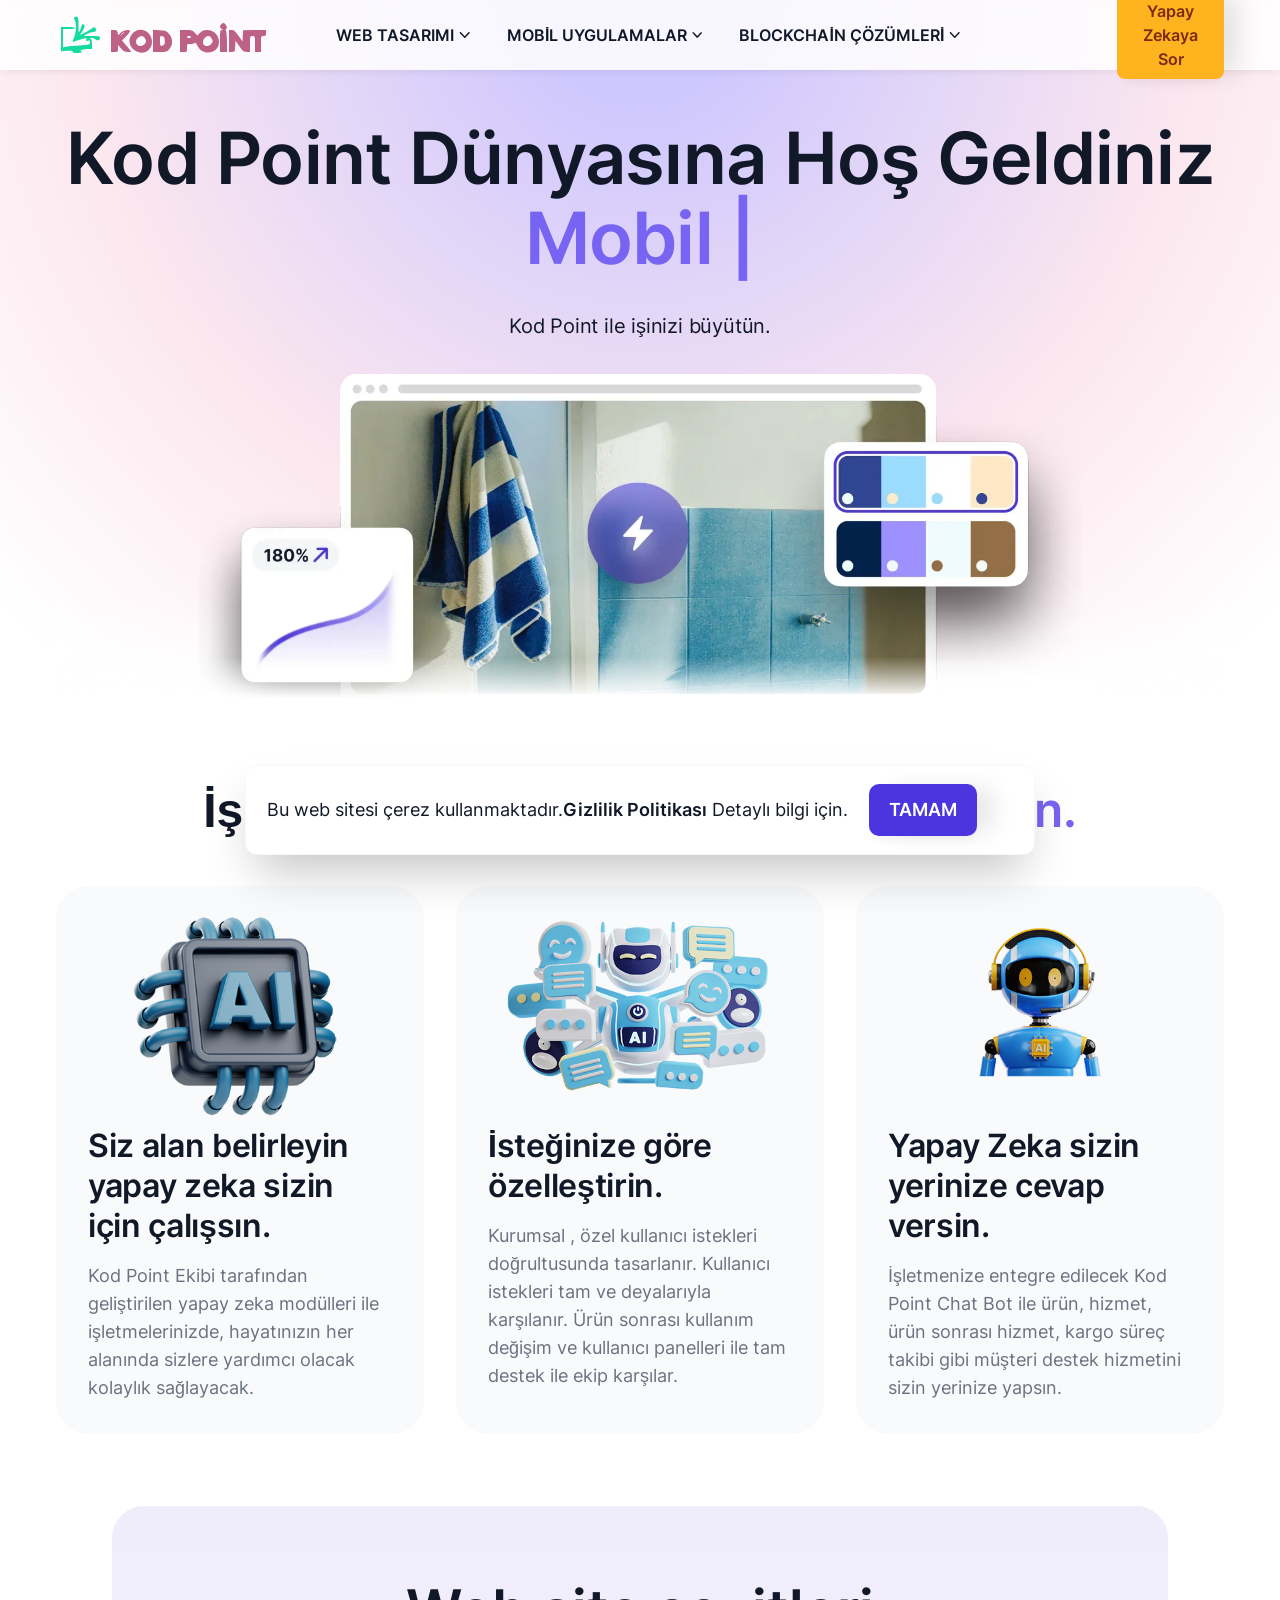
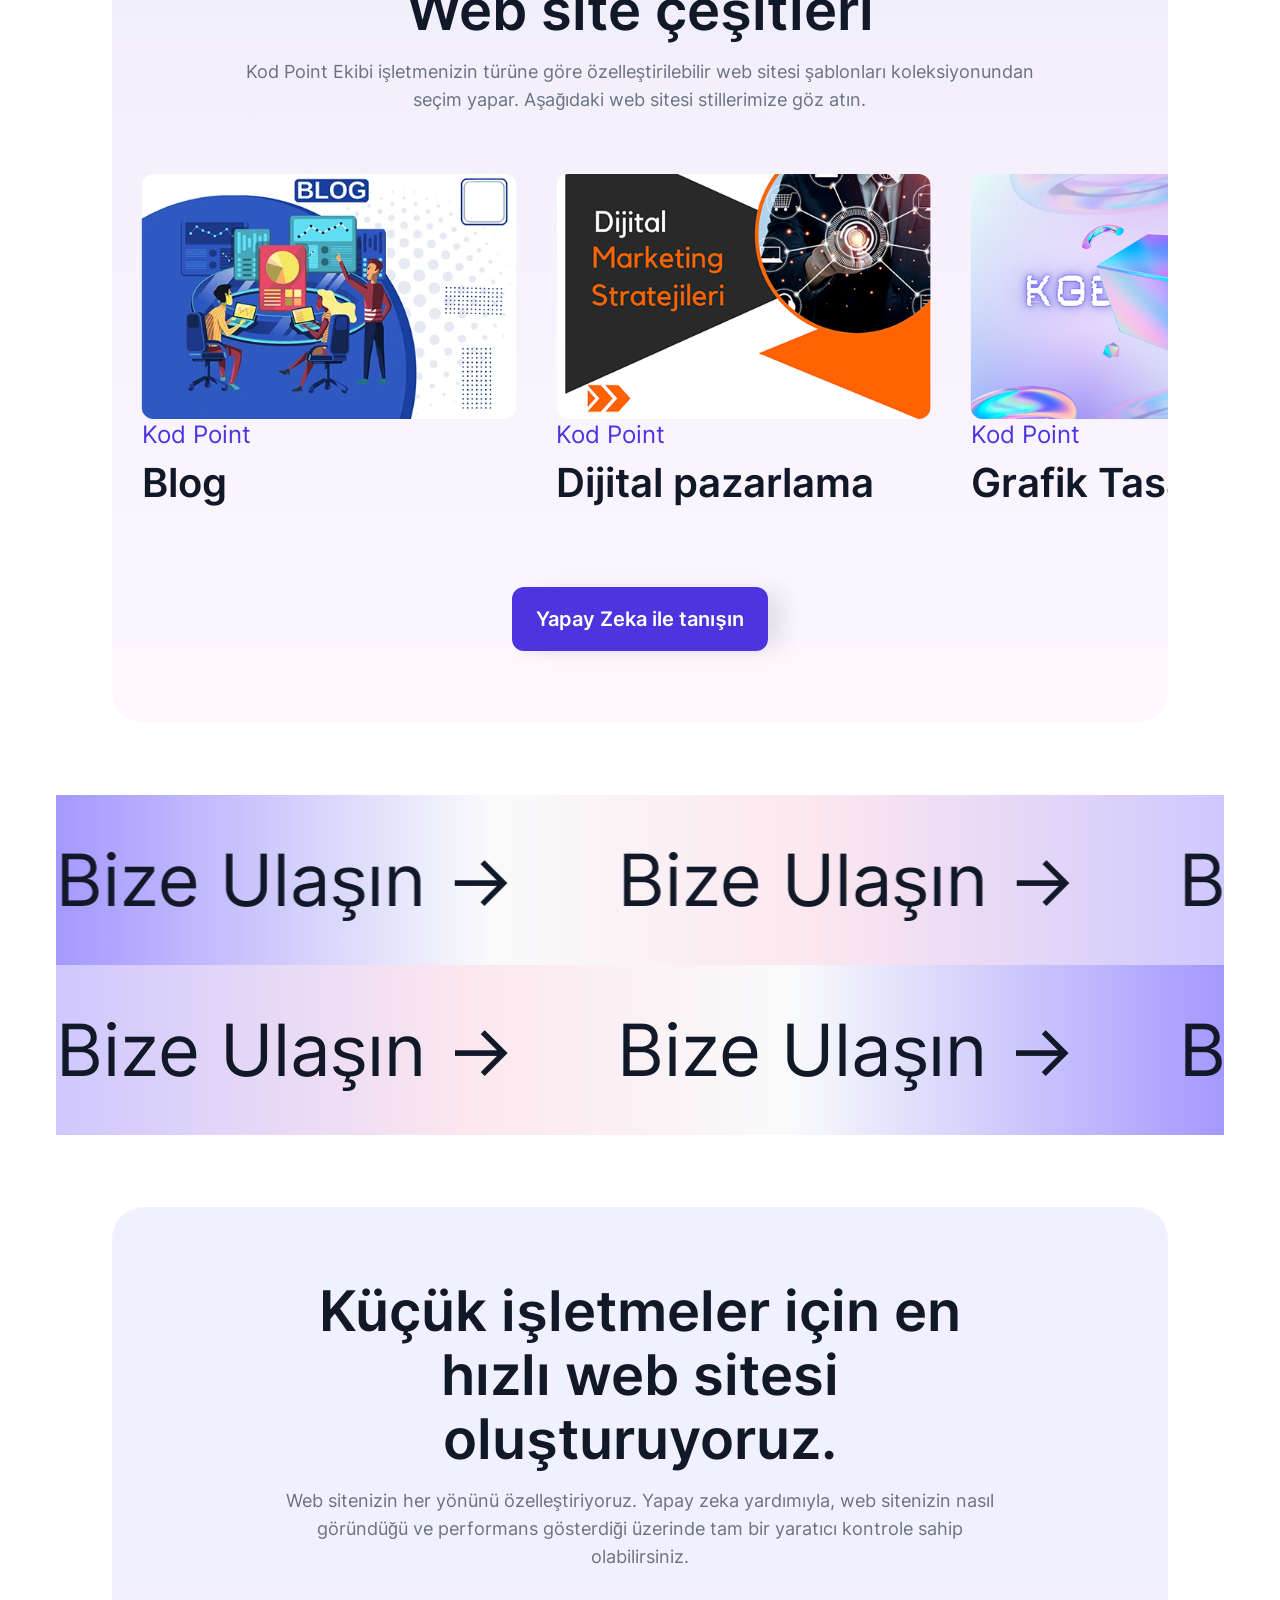
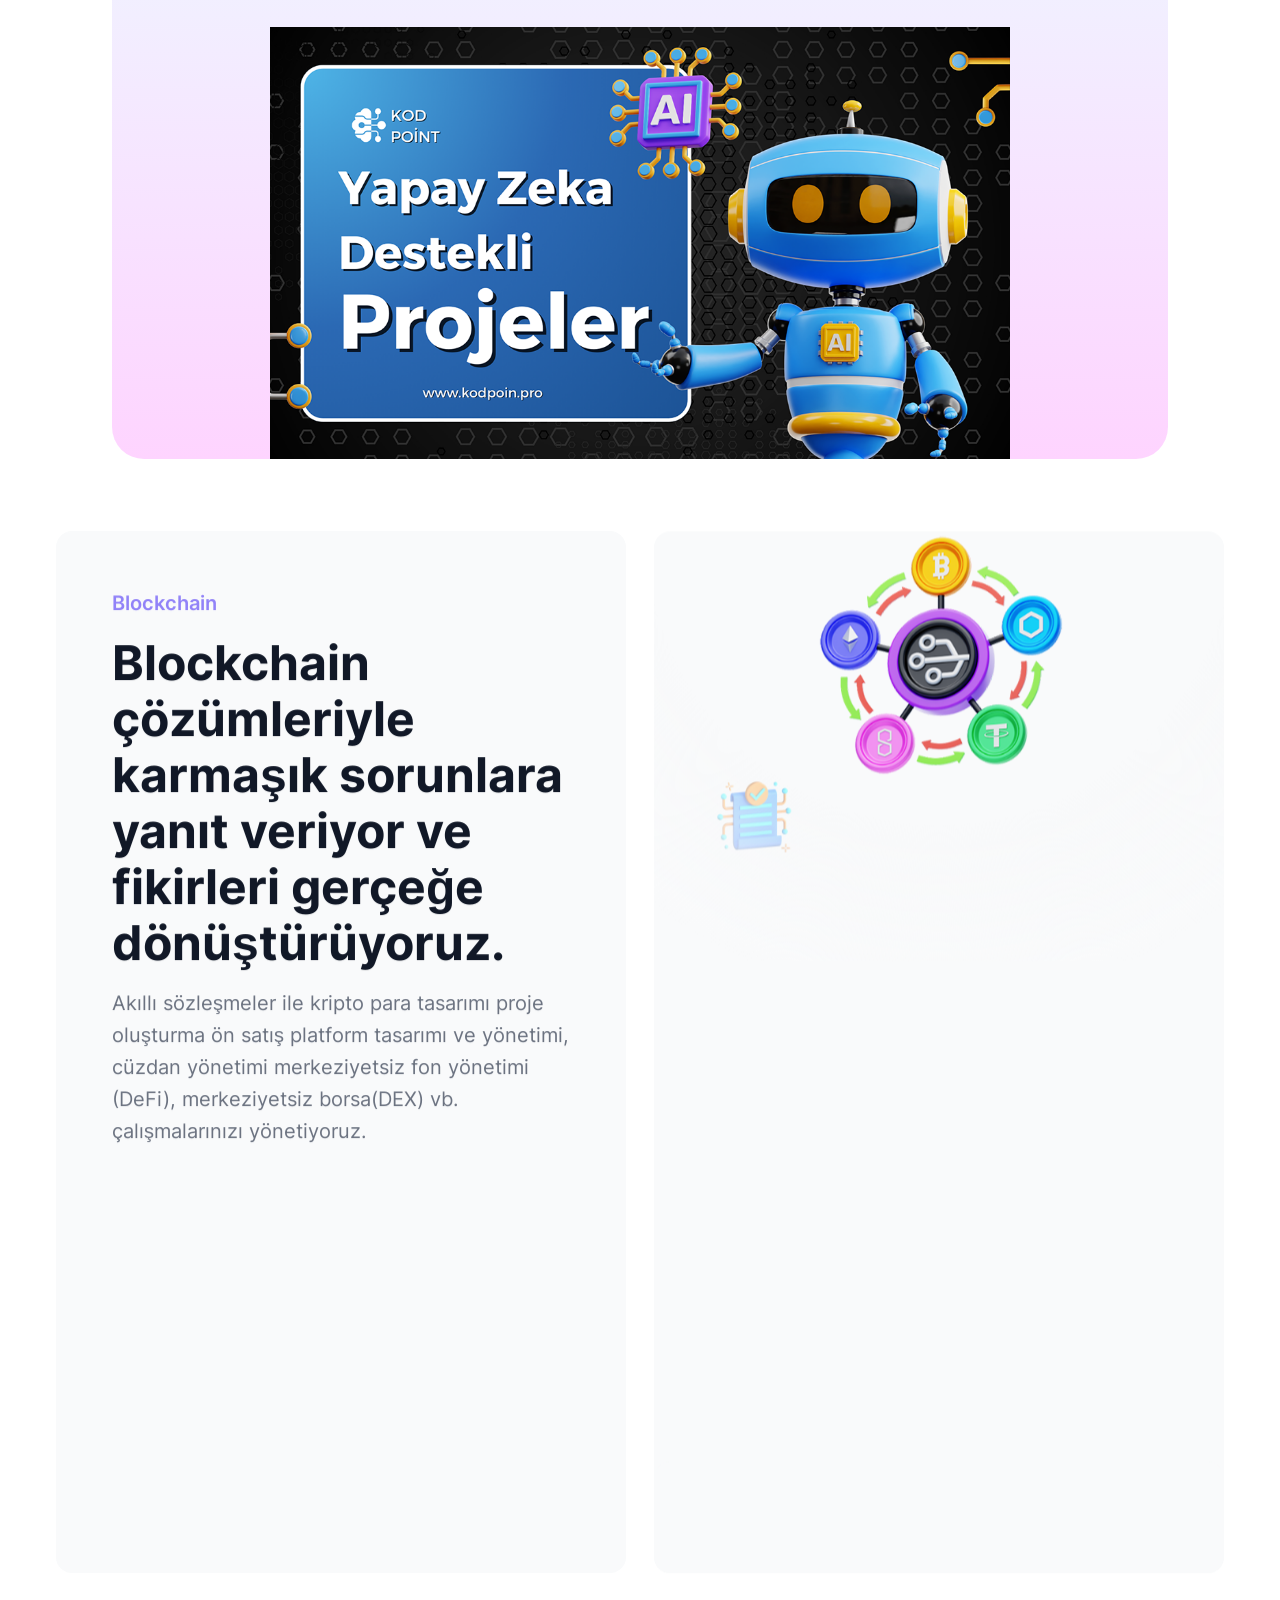
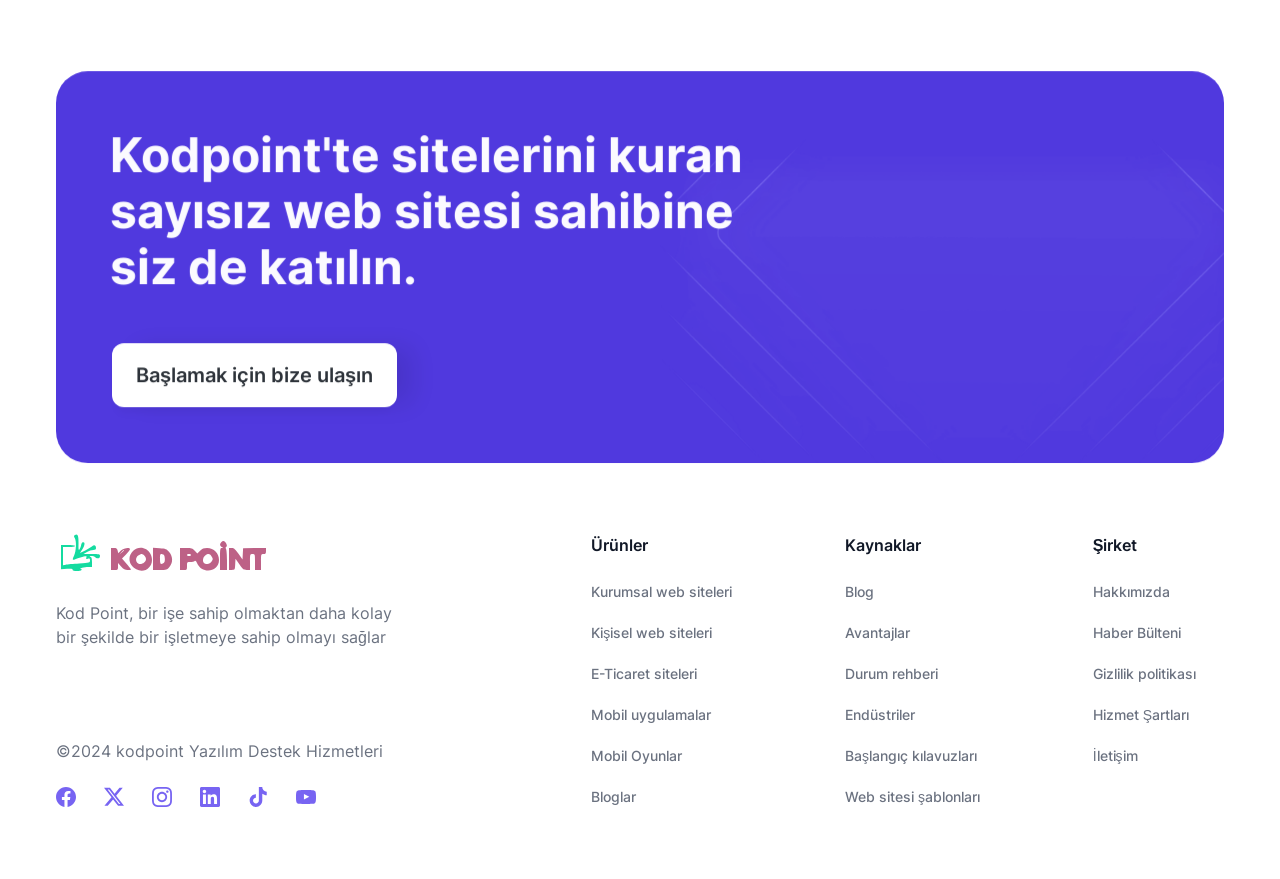
==== commit f4d7314f: "Initial commit (secrets removed)" ====
--- a/index.html
+++ b/index.html
@@ -1,1681 +1,1686 @@
-﻿<!DOCTYPE html>
-<html data-wf-domain="kodpoint.pro" data-wf-page="6662f8014f10dd0c8d55e224" data-wf-site="632df91dd7c99c0ac992c47b" lang="tr">
-    <head>
-        <meta charset="utf-8">
-        <title>Kod Point | Yazılım Destek Hizmetleri </title>
-        <meta content="Kodpoint ile işletmenizi büyütün: Bir günde bir web sitesi oluşturun ve otomatik pazarlama, SEO ve CRM araçlarımızla yüksek dönüşümlü trafiği çekin." name="description">
-        <meta content="AI Web Sitesi Oluşturucu: Bir  gün İçinde Bir Web Sitesine sahip olun" property="og:title">
-        <meta content="Kodpoint ile işletmenizi büyütün: Bir günde bir web sitesi oluşturun ve otomatik pazarlama, SEO ve CRM araçlarımızla yüksek dönüşümlü trafiği çekin." property="og:description">
-        <meta content="AI Web Sitesi Oluşturucu: Bir gün İçinde Bir Web Sitesi Oluşturun" property="twitter:title">
-        <meta content="Kodpoint ile işletmenizi büyütün: Bir günde bir web sitesi oluşturun ve otomatik pazarlama, SEO ve CRM araçlarımızla yüksek dönüşümlü trafiği çekin." property="twitter:description">
-        <meta property="og:type" content="website">
-        <meta content="@Kodpoint" name="twitter:card">
-        <meta content="width=device-width, initial-scale=1" name="viewport">
-        <link href="632df91dd7c99c0ac992c47b/css/durable-2.b9a3979ec.min.css" rel="stylesheet" type="text/css">
-        <style>@media (min-width:992px) {html.w-mod-js:not(.w-mod-ix) [data-w-id="6be87daf-9ae8-63d5-1fd6-6ae5105b686b"] {opacity:0;}html.w-mod-js:not(.w-mod-ix) [data-w-id="6be87daf-9ae8-63d5-1fd6-6ae5105b6879"] {opacity:0;}html.w-mod-js:not(.w-mod-ix) [data-w-id="8836ecfe-7d2d-6b93-7e10-b4fe5482b5d0"] {opacity:0;}html.w-mod-js:not(.w-mod-ix) [data-w-id="dd997976-5399-2e13-06bd-1aea319d6127"] {opacity:0;}html.w-mod-js:not(.w-mod-ix) [data-w-id="dd997976-5399-2e13-06bd-1aea319d612f"] {opacity:0;}html.w-mod-js:not(.w-mod-ix) [data-w-id="dd997976-5399-2e13-06bd-1aea319d6137"] {opacity:0;}html.w-mod-js:not(.w-mod-ix) [data-w-id="57ec7e5a-5d0f-8009-b216-77a3a61c34e3"] {opacity:0;}html.w-mod-js:not(.w-mod-ix) [data-w-id="57ec7e5a-5d0f-8009-b216-77a3a61c34ef"] {opacity:0;}html.w-mod-js:not(.w-mod-ix) [data-w-id="57ec7e5a-5d0f-8009-b216-77a3a61c34f0"] {opacity:0;}html.w-mod-js:not(.w-mod-ix) [data-w-id="57ec7e5a-5d0f-8009-b216-77a3a61c34f4"] {opacity:0;}html.w-mod-js:not(.w-mod-ix) [data-w-id="66290376-8ca0-c4c6-24a6-971b22a7ba65"] {opacity:0;}html.w-mod-js:not(.w-mod-ix) [data-w-id="dc1146de-5c57-9e25-92a5-e57d803b7875"] {opacity:0;}html.w-mod-js:not(.w-mod-ix) [data-w-id="e5e33673-a540-b40f-261d-1415322152e2"] {opacity:0;}html.w-mod-js:not(.w-mod-ix) [data-w-id="99ba9d69-9900-1b84-3c59-63e9f0b87af0"] {opacity:0;}html.w-mod-js:not(.w-mod-ix) [data-w-id="319d4b1f-9320-1f28-f26c-102ff3e8e7fc"] {opacity:0;}html.w-mod-js:not(.w-mod-ix) [data-w-id="f8d66a8e-8c9c-f473-47e6-7cd351116676"] {opacity:0;}html.w-mod-js:not(.w-mod-ix) [data-w-id="8f2ec3d9-e46c-8ee6-d344-7ea354622686"] {opacity:0;}html.w-mod-js:not(.w-mod-ix) [data-w-id="55bea8ef-baba-049c-bcea-c35526fbf254"] {opacity:0;}html.w-mod-js:not(.w-mod-ix) [data-w-id="1eb45ef3-d695-4d32-7e39-1380c66f9e74"] {opacity:0;}html.w-mod-js:not(.w-mod-ix) [data-w-id="f78b1750-c6f0-5caf-537b-63ea4b06f0b2"] {opacity:0;}html.w-mod-js:not(.w-mod-ix) [data-w-id="aeb6d420-8aa2-2bc8-d3bd-7618d3396524"] {opacity:0;}html.w-mod-js:not(.w-mod-ix) [data-w-id="1800d37c-62d7-e93a-50d8-7e972b8c9c5d"] {opacity:0;}html.w-mod-js:not(.w-mod-ix) [data-w-id="46c3244b-709a-ca79-6f05-af3542dd5efc"] {opacity:0;}html.w-mod-js:not(.w-mod-ix) [data-w-id="68527c2f-6589-580e-8a57-950434976ddb"] {opacity:0;}html.w-mod-js:not(.w-mod-ix) [data-w-id="68527c2f-6589-580e-8a57-950434976de2"] {opacity:0;}html.w-mod-js:not(.w-mod-ix) [data-w-id="68527c2f-6589-580e-8a57-950434976dda"] {opacity:0;}}</style><script type="text/javascript">!function(o,c){var n=c.documentElement,t=" w-mod-";n.className+=t+"js",("ontouchstart"in o||o.DocumentTouch&&c instanceof DocumentTouch)&&(n.className+=t+"touch")}(window,document);</script>
-        <link href="632df91dd7c99c0ac992c47b/633209f841779258877b02b1_favicon.png" rel="shortcut icon" type="image/x-icon">
-        <link href="632df91dd7c99c0ac992c47b/633209dfb515a6a02c68a9c5_webclip.png" rel="apple-touch-icon">
-        <link href="index.html" rel="canonical"><!-- Manage hreflang tags -->
-<script>
-(() => {
-    function insertHreflangTags() {
-        const languages = ["x-default", "tr"];
-
-        // check if the language is already in the URL like es.kodpoint.pro -- handled by weglot
-        const currentLanguage = window.location.hostname.split(".")[0];
-        if(languages.includes(currentLanguage)) {
-            // if the language is already in the URL, don't add the hreflang tags because weglot is handling it
-            return;
-        }
-
-        languages.forEach(language => {
-            const hreflangTag = document.createElement("link");
-            hreflangTag.rel = "alternate";
-            hreflangTag.hreflang = language;
-            if(language === "x-default") {
-                hreflangTag.href = window.location.href;
-            } else {
-                hreflangTag.href = window.location.href.replace("://", "://" + language + ".");
-            }
-            document.head.appendChild(hreflangTag);
-        });
-    }
-
-    window.addEventListener("DOMContentLoaded", insertHreflangTags);
-})();
-</script>
-<script type="text/javascript" src="weglot.min.js"></script>
-<script>
-    Weglot.initialize({
-        api_key: 'wg_ca511befbff2a709d714ec6e34427f125'
-    });
-</script>
-<!-- Google Optimize -->
-<!-- 
-<script>
-   const optimizeId = window.location.host === 'kodpoint.pro' ? 'OPT-M5SZPD7' : 'OPT-NLQPDLN';
-    let optimizeScript = document.createElement("script");
-    optimizeScript.src = "https://www.googleoptimize.com/optimize.js?id=" + optimizeId;
-    document.head.appendChild(optimizeScript);
-</script>
--->
-<meta name="facebook-domain-verification" content="9vzlukpwmfbksxmyho8gox805wjdgm">
-<!-- Finsweet Cookie Consent -->
-<script async="" src="npm/%40finsweet/cookie-consent%401/fs-cc.js" fs-cc-mode="informational"></script>
-<style>
-.cookie-consent { display: flex; }
-</style>
-<script>
-// Generate unique user id for event tracking (anonymous id)
-function getCookie(name) {
-  let matches = document.cookie.match(new RegExp(
-    "(?:^|; )" + name.replace(/([\.$?*|{}\(\)\[\]\\\/\+^])/g, '\\$1') + "=([^;]*)"
-  ));
-  return matches ? decodeURIComponent(matches[1]) : undefined;
-}
-  
-function setCookie(name, value, options = {}) {
-
-  options = {
-    path: '/',
-    domain: '.kodpoint.pro',
-    expires: new Date(Date.now() + 180 * 24 * 60 * 60 * 1000), // Set expiration to 180 days
-    ...options
-  };
-
-  if (options.expires instanceof Date) {
-    options.expires = options.expires.toUTCString();
-  }
-
-
-  let updatedCookie = encodeURIComponent(name) + "=" + encodeURIComponent(value);
-
-  for (let optionKey in options) {
-    updatedCookie += "; " + optionKey;
-    let optionValue = options[optionKey];
-    if (optionValue !== true) {
-      updatedCookie += "=" + optionValue;
-    }
-  }
-
-  document.cookie = updatedCookie;
-}
-  
-function generateGuidFallback() {
-	return Math.random().toString(36).substring(2, 15) + Math.random().toString(36).substring(2, 15);
-}
-  
-
-let user_uuid = getCookie('ph_uuid');
-if(!user_uuid) {
-  try {
-  	user_uuid = crypto.randomUUID();
-  	setCookie('ph_uuid', user_uuid);
-  } catch(e) {
-	user_uuid = generateGuidFallback();
-    setCookie('ph_uuid', user_uuid);
-  }
-}
-window.user_uuid = user_uuid;
-  
-// Store UTM params
-((setCookie) => {
-    function extractUtmParams() {
-        const url = window.location.search.substring(1); // Gets the query string from the URL
-        const urlParams = new URLSearchParams(url);
-        const utmParams = {};
-
-        for (let param of urlParams) {
-            const [key, value] = param;
-            if (key.startsWith('utm_')) {
-                utmParams[key] = value;
-            }
-        }
-
-        return utmParams;
-    }
-
-    let extractedValues = extractUtmParams();
-
-    if (Object.keys(extractedValues).length > 0) {
-        extractedValues = {
-            ...extractedValues,
-            date: Date.now()
-        }
-
-        setCookie(btoa("durable_utm_params"), btoa(JSON.stringify(extractedValues)));
-    }
-})(setCookie);
-  
-// Store Affiliate ID
-((setCookie) => {
-    function extractAffiliateId() {
-        const url = window.location.search.substring(1); // Gets the query string from the URL
-        const urlParams = new URLSearchParams(url);
-        const affiliateId = urlParams.get("irclickid");
-
-        return affiliateId;
-    }
-
-    const affiliateId = extractAffiliateId();
-
-    if (affiliateId) {
-        setCookie("affiliate_id", affiliateId, { expires: new Date(Date.now() + 30 * 24 * 60 * 60 * 1000) }); // 30 days
-    }
-})(setCookie);
-</script>
-
-<script>
-function loadExperimentalFeatures() {
-    // Crowdin Translation
-    let styleTag = document.createElement('style');
-    styleTag.innerHTML = `.js-proxy-blur {filter: blur(5px);}`;
-    document.head.appendChild(styleTag);
-
-    let initTranslatorFunction = document.createElement('script');
-    initTranslatorFunction.textContent = `
-        let initTranslator = function(){
-            window.proxyTranslator.init({
-                    baseUrl: "https://kodpoint.pro",
-    appUrl: "https://proxy-translator.app.crowdin.net",
-    valuesParams: "U2FsdGVkX1+PUutBswe6knYm+FdQHtJ4vYOKmghBQpUy7nJz+nHqIGfmRE7PiIZGURJKBPuU/OYJ7/Wy3qKgTYZjVsyxAtdggkBlHz8h0gu7Ro5NGHhNnZ7ZGR9SvBPM",
-    distributionBaseUrl: "https://distributions.crowdin.net",
-    filePath: "/kodpoint.pro.json",
-    distribution: "1b039b3defb4700f5d73199gj05",
-    languagesData: {"tr":{"code":"tr","name":"Turkish","twoLettersCode":"tr"},"es-ES":{"code":"es-ES","name":"Spanish","twoLettersCode":"es"},"de":{"code":"de","name":"German","twoLettersCode":"de"},"it":{"code":"it","name":"Italian","twoLettersCode":"it"},"pt-BR":{"code":"pt-BR","name":"Portuguese, Brazilian","twoLettersCode":"pt"},"en":{"code":"en","name":"English","twoLettersCode":"en"}},
-    defaultLanguage: "tr",
-    defaultLanguageTitle: "Turkish",
-    languageDetectType: "default",
-    poweredBy: true,
-  });
-        }
-    `;
-    document.head.appendChild(initTranslatorFunction);
-
-    let proxyTranslatorScript = document.createElement('script');
-    proxyTranslatorScript.src = "https://proxy-translator.app.crowdin.net/assets/proxy-translator.js";
-    proxyTranslatorScript.onload = initTranslator;
-    document.head.appendChild(proxyTranslatorScript);
-}
-if(getCookie('enable_experimental_features')) {
-	loadExperimentalFeatures();
-}
-</script>
-
-<!-- Segment tracking -->
-<script>
-  !function(){var analytics=window.analytics=window.analytics||[];if(!analytics.initialize)if(analytics.invoked)window.console&&console.error&&console.error("Segment snippet included twice.");else{analytics.invoked=!0;analytics.methods=["trackSubmit","trackClick","trackLink","trackForm","pageview","identify","reset","group","track","ready","alias","debug","page","screen","once","off","on","addSourceMiddleware","addIntegrationMiddleware","setAnonymousId","addDestinationMiddleware","register"];analytics.factory=function(e){return function(){if(window.analytics.initialized)return window.analytics[e].apply(window.analytics,arguments);var i=Array.prototype.slice.call(arguments);if(["track","screen","alias","group","page","identify"].indexOf(e)>-1){var c=document.querySelector("link[rel='canonical']");i.push({__t:"bpc",c:c&&c.getAttribute("href")||void 0,p:location.pathname,u:location.href,s:location.search,t:document.title,r:document.referrer})}i.unshift(e);analytics.push(i);return analytics}};for(var i=0;i<analytics.methods.length;i++){var key=analytics.methods[i];analytics[key]=analytics.factory(key)}analytics.load=function(key,i){var t=document.createElement("script");t.type="text/javascript";t.async=!0;t.src="https://cdn.segment.com/analytics.js/v1/" + key + "/analytics.min.js";var n=document.getElementsByTagName("script")[0];n.parentNode.insertBefore(t,n);analytics._loadOptions=i};analytics._writeKey="kNygNnCUIRIH5WDbddVEDIXfE82QLAuH";;analytics.SNIPPET_VERSION="5.2.0";
-  analytics.load("kNygNnCUIRIH5WDbddVEDIXfE82QLAuH");
-  analytics.page({}, { anonymousId: window.user_uuid });
-  }}();
-</script>
-
-<!-- Required to solve rendering issues for users using adblock -->
-<script src="jquery-3.5.1.min.js"></script>
-<!-- A/B Test Tool -->
-<script src="script.js" public-api-key="clyyi3yzy000cewh678amixvi"></script></head><body class="new-body font-inter bg-white"><main><div data-animation="default" class="position-relative custom-index top-0 w-nav" data-easing2="ease" data-theme="light" data-easing="ease" data-collapse="medium" role="banner" data-content="navbar" data-duration="400" data-topbar-color="#fff"><div class="script w-embed w-script"><script>
-(() => {
-    let navBtn, navbar, mainCta, themeTag, topbarColor, hideNavTimeout, showNavTimeout, currentTheme, initialTheme, buttons, body;
-    let isShowingNavbar, isHidingNavbar = false;
-
-    function isInViewport(el) {
-        try {
-            if(!el || el.offsetParent === null) return false;
-
-            const rect = el.getBoundingClientRect();
-            return (
-                rect.top >= 0 &&
-                rect.left >= 0 &&
-                rect.bottom <= (window.innerHeight || document.documentElement.clientHeight) &&
-                rect.right <= (window.innerWidth || document.documentElement.clientWidth)
-            );
-        } catch (err) {
-            return false;
-        }
-
-    }
-
-    function getAllNeededElements() {
-        navBtn = document.querySelector('.w-nav-button');
-        navbar = document.querySelector('[data-content="navbar"]');
-        mainCta = Array.from(document.querySelectorAll('#main-cta-homepage') || []);
-        if(mainCta.length === 0) {
-            mainCta = Array.from(document.querySelectorAll('[data-content="main-cta"]') || []);
-        }
-        topbarColor = navbar?.getAttribute('data-topbar-color');
-        currentTheme = navbar?.getAttribute('data-theme') ?? 'light';
-        initialTheme = currentTheme;
-        buttons = document.querySelectorAll('[data-content="navbar"] .ds-button');
-        body = document.querySelector("body");
-    }
-
-    function createThemeTag() {
-        themeTag = document.createElement('meta');
-        themeTag.name = "theme-color";
-        themeTag.content = topbarColor ?? "#fff";
-        document.querySelector('head').append(themeTag);
-    }
-
-    // Force a flush of the CSS changes
-    function flushCss(element) {
-        element.offsetHeight;
-    }
-
-    function setButtonsTheme(theme) {
-        buttons.forEach(btn => {
-            btn.style.transition = "none";
-            if (theme === "dark" || theme === "semi-dark") {
-                btn.classList.add("dark");
-            } else {
-                btn.classList.remove("dark");
-            }
-            flushCss(btn);
-            btn.style.transition = "";
-        });
-    }
-
-    function handleOverlay() {
-        const isOpen = navBtn.classList.contains('w--open');
-        const navbarOverlay = document.querySelector('#w-nav-overlay-0');
-        if (isOpen) {
-            body.classList.add('overflow-hidden');
-            setTimeout(() => {
-                const currentTheme = navbar.getAttribute('data-theme');
-                navbarOverlay.style.backgroundColor = currentTheme === 'light' || currentTheme === 'semi-dark' || currentTheme === 'light-transparent' ? 'rgba(255,255,255,0.85)' : 'rgba(17, 24, 39, 0.4)';
-                navbarOverlay.style.backdropFilter = 'blur(10px)';
-                navbarOverlay.style['-webkit-backdrop-filter'] = 'blur(10px)';
-            }, 100);
-        } else {
-            body.classList.remove('overflow-hidden');
-            navbarOverlay.style.backgroundColor = 'transparent'
-        }
-    }
-
-    function loadNav() {
-        if (mainCta.length > 0) {
-            navbar.style.position = 'relative';
-            navbar.style.boxShadow = 'none';
-        } else {
-            navbar.style.position = 'sticky';
-            navbar.style.boxShadow = '0px 1px 8px rgba(0, 0, 0, 0.08)';
-        }
-    }
-
-    function hideNav() {
-        if (window.scrollY <= 70) {
-            navbar.style.position = 'relative';
-            navbar.style.boxShadow = 'none';
-        }
-        if (!isHidingNavbar) {
-            isHidingNavbar = true;
-            if (showNavTimeout) {
-                clearTimeout(showNavTimeout);
-                isShowingNavbar = false;
-            }
-            navbar.style.top = '-70px';
-            hideNavTimeout = setTimeout(() => {
-                navbar.style.top = '0px';
-                navbar.style.position = 'relative';
-                navbar.style.boxShadow = 'none';
-                decideNavbarColor();
-                isHidingNavbar = false;
-            }, 500);
-        }
-    }
-
-    function showNav() {
-        if (!isShowingNavbar) {
-            isShowingNavbar = true;
-            if (hideNavTimeout) {
-                clearTimeout(hideNavTimeout);
-                isHidingNavbar = false;
-            }
-            navbar.style.top = '-70px';
-            showNavTimeout = setTimeout(() => {
-                navbar.style.position = 'sticky';
-                navbar.style.boxShadow = '0px 1px 8px rgba(0, 0, 0, 0.08)';
-                navbar.style.top = '0px';
-                decideNavbarColor();
-                isShowingNavbar = false;
-            }, 500);
-        }
-    }
-
-    function decideNavbarPosition() {
-        const isOpen = navBtn?.classList.contains('w--open');
-        const isCTAInView = (mainCta.length > 0 && mainCta.some(cta => isInViewport(cta)));
-        if ((isCTAInView || window.scrollY === 0) && !isOpen) {
-            if (navbar.style.position !== 'relative') {
-                if (!navbar.style.position) {
-                    loadNav();
-                } else {
-                    hideNav();
-                }
-            }
-        } else {
-            if (navbar.style.position !== 'sticky') {
-                showNav();
-            }
-        }
-    }
-
-    function decideNavbarColor() {
-        if (initialTheme === 'semi-dark') {
-            const isOpen = navBtn?.classList.contains('w--open');
-            const isCTAInView = (mainCta.length > 0 && mainCta.some(cta => isInViewport(cta)));
-            let decidedTheme = null;
-            if (isOpen || !isCTAInView) {
-                decidedTheme = 'light';
-            } else {
-                decidedTheme = 'semi-dark';
-            }
-            let decidedTopbarColor = (decidedTheme === 'light') ? '#fff' : (topbarColor ?? '#fff');
-            navbar.setAttribute('data-theme', decidedTheme);
-            themeTag.content = decidedTopbarColor
-        }
-    }
-
-    document.addEventListener('DOMContentLoaded', function () {
-        getAllNeededElements();
-        createThemeTag();
-        setButtonsTheme(currentTheme);
-        decideNavbarPosition();
-
-        console.log(mainCta);
-
-        if (mainCta.length > 0) {
-            window.addEventListener("scroll", function () {
-                decideNavbarPosition();
-            });
-        }
-
-
-        // store the original setAttribute reference
-        const setAttribute = navBtn.setAttribute;
-        // override setAttribte
-        navBtn.setAttribute = (key, value) => {
-            setAttribute.call(navBtn, key, value);
-            if (key === 'class') {
-                decideNavbarColor();
-                handleOverlay();
-            }
-        };
-
-        const setNavbarAttribute = navbar.setAttribute;
-        navbar.setAttribute = (key, value) => {
-            setNavbarAttribute.call(navbar, key, value);
-            if (key === 'data-theme') {
-                currentTheme = value;
-                setButtonsTheme(currentTheme);
-            }
-        }
-    });
-})();
-</script></div><div class="style w-embed"><style>
-[data-content="navbar"] {
-	transition: top .5s;
-	background: transparent;
-	background-color: transparent;
-}
-[data-content="navbar"][data-theme="light"] [data-color="6"],
-[data-content="navbar"][data-theme="light-transparent"] [data-color="6"]{
-	background: transparent;
-}
-[data-content="navbar"][style*="position: sticky"] [data-content="nav-bg"] {
-	backdrop-filter: blur(10px);
-	-webkit-backdrop-filter: blur(10px);
-}
-[data-content="navbar"][data-theme="dark"]
-[data-content="navbar"][data-theme="light"] [data-content="nav-icon-open"],
-[data-content="navbar"][data-theme="light"] [data-content="nav-icon-close"],
-[data-content="navbar"][data-theme="light"] [data-content="nav-logo"],
-[data-content="navbar"][data-theme="light-transparent"] [data-content="nav-icon-open"],
-[data-content="navbar"][data-theme="light-transparent"] [data-content="nav-icon-close"],
-[data-content="navbar"][data-theme="light-transparent"] [data-content="nav-logo"]{
-	color: #4C35DE;
-}
-[data-content="navbar"][data-theme="light"] [data-content="nav-dropdown-toggle"],
-[data-content="navbar"][data-theme="light-transparent"] [data-content="nav-dropdown-toggle"]{
-	color: #111827;
-}
-[data-content="navbar"][data-theme="light"] {
-	background: rgba(255, 255, 255, 0.85);
-}
-[data-content="navbar"][data-theme="light"].w--open,
-[data-content="navbar"][data-theme="light-transparent"].w--open{
-	background: white;
-}
-[data-content="navbar"] [data-content="nav-mobile-actions"] > * {
-	flex: 1;
-}
-.w-nav-button.w--open [data-content="nav-icon-open"] {
-	display: none;
-}
-.w-nav-button.w--open [data-content="nav-icon-close"] {
-	display: flex;
-}
-[data-content="navbar"][data-theme="dark"] [data-color="5"]{
-	filter: invert(100%);
-}
-[data-content="navbar"][data-theme="dark"] [data-color="4"],
-[data-content="navbar"][data-theme="dark"] [data-color="6"]{
-	background-color: rgba(18, 24, 39, 0.85);
-	backdrop-filter: blur(10px);
-	-webkit-backdrop-filter: blur(10px);
-}
-[data-content="navbar"][data-theme="dark"] [data-color="3"]{
-	background-color: #1F2937;
-}
-[data-content="navbar"][data-theme="dark"] [data-color="2"]{
-	color: #9CA3AF;
-}
-[data-content="navbar"][data-theme="dark"] [data-color="1"],
-[data-content="navbar"][data-theme="dark"] [data-color="7"]{
-	color: white !important;
-}
-[data-content="navbar"][data-theme="dark"] .navbar-item:hover{
-	background-color: #374151;
-}
-[data-content="navbar"][data-theme="semi-dark"] [data-color="7"]{
-	color: white !important;
-}
-#mobile-menu:has(.drawer[style*="display: block"]) {
-	visibility: hidden;
-}
-.drawer[style*="display: block"] {
-	visibility: visible;
-}
-[data-content="navbar"][style*="position: sticky"][data-theme="dark"] {
-	background-color: rgba(17, 24, 39, 0.4);
-}
-[data-content="navbar"][style*="position: sticky"][data-theme="light-transparent"] {
-	background-color: rgba(254, 237, 206, 0.85);
-}
-
-[data-content="resource-menu"]:has([data-content="nav-industry-item"]:hover)  [data-content="nav-submenu"], [data-content="nav-submenu"]:hover {
-	visibility: visible;
-  opacity: 100;
-}
-
-
-
-</style>
-</div>
-<div data-content="nav-bg" class="padding-x-56 mobile-padding-x-24"><div class="navbar-row font-inter font-weight-500 new-navbar-content no-padding flex-align-center padding-x-44 padding-only-mobile justify-space-between custom-mobile-padding"><div class="flex-row gap-40 flex-align-center"><a aria-label="kodpoint" href="index.html" class="w-inline-block"><div data-color="7" data-content="nav-logo" class="flex-row w-embed"><svg xmlns="http://www.w3.org/2000/svg" width="240" height="40" viewBox="0 0 240 40" version="1.1"><path d="M 18.966 2.027 C 17.762 2.776, 17.723 3.299, 18.750 4.956 C 20.653 8.026, 20.254 17.844, 18.027 22.750 C 15.909 27.415, 16.167 27.653, 21.128 25.614 C 22.983 24.852, 25.962 23.916, 27.749 23.535 C 30.567 22.933, 30.909 23.072, 30.330 24.581 C 29.791 25.988, 30.079 26.213, 31.831 25.754 C 33.594 25.293, 34 25.620, 34 27.497 C 34 29.727, 33.626 29.830, 23.250 30.461 C 17.337 30.821, 11.262 31.350, 9.750 31.637 L 7 32.159 7 23.079 L 7 14 13 14 C 16.333 14, 19 13.556, 19 13 C 19 12.429, 16 12, 12 12 L 5 12 5 24.089 L 5 36.178 11.013 35.839 C 15.518 35.585, 16.905 35.813, 16.544 36.750 C 15.951 38.291, 24.554 38.531, 25.500 37 C 25.840 36.450, 25.529 35.955, 24.809 35.900 C 22.292 35.709, 28.533 34.198, 32.250 34.100 L 36 34 36 29.073 C 36 25.222, 35.618 24.047, 34.250 23.689 C 33.091 23.386, 33.364 23.193, 35.059 23.116 C 36.466 23.052, 38.472 23.625, 39.517 24.389 C 41.874 26.112, 44 25.402, 44 22.893 C 44 21.192, 43.163 20.996, 35.750 20.958 L 27.500 20.916 31 19 C 32.925 17.946, 35.737 17.065, 37.250 17.042 C 39.291 17.011, 40 16.500, 40 15.059 C 40 12.359, 38.196 11.521, 36.187 13.288 C 35.259 14.104, 32.122 15.964, 29.216 17.420 L 23.932 20.068 26.537 15.941 C 29.098 11.885, 29.207 8.436, 26.749 9.245 C 26.062 9.471, 25.343 10.734, 25.151 12.050 C 24.960 13.366, 24.257 15.223, 23.590 16.175 C 22.597 17.592, 22.404 16.549, 22.525 10.440 C 22.678 2.705, 21.678 0.340, 18.966 2.027" stroke="none" fill="#14dba0" fill-rule="evenodd"/><path d="M 165.200 9.200 C 163.499 10.901, 163.713 12.733, 165.750 13.920 C 167.417 14.891, 167.417 14.941, 165.750 14.970 C 164.191 14.997, 164 16.202, 164 26 L 164 37 167.500 37 L 171 37 170.985 27.250 C 170.976 21.887, 170.550 16.837, 170.037 16.026 C 169.429 15.065, 169.502 14.308, 170.246 13.848 C 171.097 13.322, 171.089 12.492, 170.215 10.572 C 168.949 7.795, 167.109 7.291, 165.200 9.200 M 55 26 L 55 37 58.500 37 C 61.840 37, 62 36.838, 62 33.465 L 62 29.930 65.104 33.465 C 67.512 36.209, 68.968 37, 71.604 37 C 73.472 37, 75 36.735, 75 36.411 C 75 36.088, 72.979 33.513, 70.510 30.689 L 66.019 25.556 70.010 21.490 C 72.204 19.254, 74 16.879, 74 16.212 C 74 13.925, 67.758 14.858, 64.930 17.567 L 62.250 20.134 61.606 17.567 C 61.095 15.529, 60.347 15, 57.981 15 L 55 15 55 26 M 77.233 17.782 C 71.156 23.459, 72.622 32.397, 80.269 36.295 C 90.253 41.383, 99.762 31.175, 94.506 21.011 C 91.074 14.375, 82.580 12.787, 77.233 17.782 M 97 25.884 L 97 37 103.911 37 C 110.401 37, 110.980 36.812, 113.411 33.923 C 117.087 29.555, 116.986 23.605, 113.158 19.020 C 110.544 15.890, 109.778 15.581, 103.658 15.191 L 97 14.767 97 25.884 M 124 26 L 124 37 127.500 37 C 130.917 37, 131 36.905, 131 33 C 131 29.141, 131.117 29, 134.300 29 C 136.115 29, 138.075 28.525, 138.656 27.944 C 139.396 27.204, 140.093 27.810, 140.991 29.978 C 145.790 41.565, 163.016 39.255, 162.993 27.027 C 162.981 20.286, 157.852 15.081, 151.173 15.032 C 147.754 15.007, 146.265 15.581, 144.076 17.770 L 141.306 20.540 138.768 17.770 C 136.525 15.322, 135.519 15, 130.115 15 L 124 15 124 26 M 173 26 L 173 37 175.950 37 C 178.832 37, 178.907 36.870, 179.200 31.366 L 179.500 25.732 183.372 31.366 C 186.787 36.335, 187.642 37, 190.622 37 L 194 37 194 29 C 194 21.133, 194.042 21, 196.500 21 C 198.958 21, 199 21.133, 199 29 L 199 37 202 37 L 205 37 205 29 C 205 21.133, 205.042 21, 207.500 21 C 209.612 21, 210 20.534, 210 17.993 L 210 14.985 198.547 15.074 L 187.095 15.162 186.797 20.831 L 186.500 26.500 182.500 20.762 C 179.285 16.150, 177.960 15.021, 175.750 15.012 L 173 15 173 26 M 65.405 19.250 L 63.500 21.500 65.750 19.595 C 67.864 17.805, 68.455 17, 67.655 17 C 67.465 17, 66.453 18.012, 65.405 19.250 M 82.223 22.557 C 79.805 24.250, 79.291 27.891, 81.200 29.800 C 84.028 32.628, 90 30.049, 90 26 C 90 23.904, 87.474 21, 85.651 21 C 84.988 21, 83.445 21.701, 82.223 22.557 M 104 25.930 C 104 29.328, 104.412 30.995, 105.250 30.985 C 108.037 30.951, 109.133 29.235, 108.819 25.398 C 108.560 22.235, 108.076 21.440, 106.250 21.180 C 104.171 20.885, 104 21.245, 104 25.930 M 131 22 C 131 22.550, 131.900 23, 133 23 C 134.100 23, 135 22.550, 135 22 C 135 21.450, 134.100 21, 133 21 C 131.900 21, 131 21.450, 131 22 M 149.223 22.557 C 146.583 24.406, 146.169 29.467, 148.582 30.393 C 151.683 31.583, 153.978 30.964, 155.592 28.500 C 157.109 26.184, 157.109 25.816, 155.592 23.500 C 153.693 20.601, 152.307 20.396, 149.223 22.557" stroke="none" fill="#bd6186" fill-rule="evenodd"/></svg></div>
-</a>
-<nav role="navigation" class="nav-menu w-nav-menu">
-    <div class="flex-row gap-32 only-desktop">
-        <div class="nav-dropdown-wrapper no-margin">
-            <div data-delay="500" data-hover="false" class="dropdown w-dropdown">
-                <div data-color="7" data-content="nav-dropdown-toggle" class="dropdown-toggle w-dropdown-toggle">
-                    <div class="nav-link">WEB TASARIMI</div>
-                    <div class="flex-row w-embed">
-                    <svg width="21" height="20" viewbox="0 0 21 20" fill="none" xmlns="http://www.w3.org/2000/svg">
-<path fill-rule="evenodd" clip-rule="evenodd" d="M5.96686 7.20938C6.26544 6.92228 6.74022 6.93159 7.02732 7.23017L10.7367 11.1679L14.4461 7.23017C14.7332 6.93159 15.2079 6.92228 15.5065 7.20938C15.8051 7.49647 15.8144 7.97125 15.5273 8.26983L11.2773 12.7698C11.1359 12.9169 10.9407 13 10.7367 13C10.5327 13 10.3375 12.9169 10.1961 12.7698L5.94607 8.26983C5.65898 7.97125 5.66828 7.49647 5.96686 7.20938Z" fill="currentColor"></path>
-</svg>
-</div>
-</div>
-<nav data-color="4" class="dropdown-list new-dropdown-list bg-white radius-14 w-dropdown-list">
-    <a  class="flex-row gap-16 padding-16 navbar-item w-inline-block">
-        <div data-color="3" class="navbar-icon-container radius-12 bg-gray-100">
-            <img width="50" data-color="5" alt="" src="632df91dd7c99c0ac992c47b/B1.png" loading="lazy" class="navbar-icon"></div>
-            <div class="full-width"><div data-color="1" class="text-inter-16-semi color-gray-900 navbar-item-title">Kurumsal siteler</div>
-            <div data-color="2" class="text-inter-14-regular color-gray-500 navbar-item-subtitle"></div>
-        </div>
-    </a>
-    <a  class="flex-row gap-16 padding-16 navbar-item w-inline-block">
-        <div data-color="3" class="navbar-icon-container radius-12 bg-gray-100">
-        <img width="50" data-color="5" alt="" src="632df91dd7c99c0ac992c47b/B2.png" loading="lazy" class="navbar-icon">
-        </div>
-        <div class="full-width"><div data-color="1" class="text-inter-16-semi color-gray-900 navbar-item-title">Kişisel Siteler</div>
-        <div data-color="2" class="text-inter-14-regular color-gray-500 navbar-item-subtitle"></div>
-    </div>
-</a>
-<a  class="flex-row gap-16 padding-16 navbar-item w-inline-block">
-    <div data-color="3" class="navbar-icon-container radius-12 bg-gray-100">
-        <img width="50" data-color="5" alt="" src="632df91dd7c99c0ac992c47b/B3.png" loading="lazy" class="navbar-icon"></div>
-        <div class="full-width">
-        <div data-color="1" class="text-inter-16-semi color-gray-900 navbar-item-title">E-Ticaret Siteleri</div>
-        <div data-color="2" class="text-inter-14-regular color-gray-500 navbar-item-subtitle"></div>
-        </div>
-    </a>
-    <a  class="flex-row gap-16 padding-16 navbar-item w-inline-block">
-        <div data-color="3" class="navbar-icon-container radius-12 bg-gray-100">
-        <div data-color="5" class="flex-row w-embed">
-        <img src="632df91dd7c99c0ac992c47b/B4.png" alt="" style="width: 50px; height: 50px">
-</div>
-</div>
-<div class="full-width">
-    <div data-color="1" class="text-inter-16-semi color-gray-900 navbar-item-title">Blog Siteleri </div>
-    <div data-color="2" class="text-inter-14-regular color-gray-500 navbar-item-subtitle"></div>
-</div>
-</a>
-<a  class="flex-row gap-16 padding-16 navbar-item w-inline-block">
-    <div data-color="3" class="navbar-icon-container radius-12 bg-gray-100">
-    <div data-color="5" class="flex-row w-embed">
-     <img src="632df91dd7c99c0ac992c47b/B5.png" alt="" style="width: 50px; height: 50px">
-</div>
-</div>
-<div class="full-width">
-    <div data-color="1" class="text-inter-16-semi color-gray-900 navbar-item-title">Oyun Siteleri</div>
-    <div data-color="2" class="text-inter-14-regular color-gray-500 navbar-item-subtitle"></div>
-</div>
-</a>
-</nav>
-</div>
-<div class="dropdown-screen"></div>
-</div><div class="nav-dropdown-wrapper no-margin">
-    <div data-delay="500" data-hover="false" class="dropdown w-dropdown">
-    <div data-color="7" data-content="nav-dropdown-toggle" class="dropdown-toggle w-dropdown-toggle">
-    <div class="nav-link">MOBİL UYGULAMALAR</div>
-    <div class="flex-row w-embed">
-    <svg width="20" height="20" viewbox="0 0 21 20" fill="none" xmlns="http://www.w3.org/2000/svg">
-<path fill-rule="evenodd" clip-rule="evenodd" d="M5.96686 7.20938C6.26544 6.92228 6.74022 6.93159 7.02732 7.23017L10.7367 11.1679L14.4461 7.23017C14.7332 6.93159 15.2079 6.92228 15.5065 7.20938C15.8051 7.49647 15.8144 7.97125 15.5273 8.26983L11.2773 12.7698C11.1359 12.9169 10.9407 13 10.7367 13C10.5327 13 10.3375 12.9169 10.1961 12.7698L5.94607 8.26983C5.65898 7.97125 5.66828 7.49647 5.96686 7.20938Z" fill="currentColor"></path>
-</svg>
-</div>
-</div>
-<nav data-content="resource-menu" class="navbar-dropdown-wrapper w-dropdown-list">
-    <div data-color="4" class="new-dropdown-list radius-14 bg-white dropdown-list overflow-hidden border-0">
-        <a  class="flex-row gap-16 padding-16 navbar-item w-inline-block">
-        <div data-color="3" class="navbar-icon-container radius-12 bg-gray-100">
-        <img width="50" data-color="5" alt="" src="632df91dd7c99c0ac992c47b/C1.png" loading="lazy" class="navbar-icon"></div>
-        <div class="full-width">
-        <div data-color="1" class="text-inter-16-semi color-gray-900 navbar-item-title">Navite Uygulamalar</div>  
-        </div>
-    </a>
-    <a  class="flex-row gap-16 padding-16 navbar-item w-inline-block">
-        <div data-color="3" class="navbar-icon-container radius-12 bg-gray-100">
-        <img width="50" data-color="5" alt="" src="632df91dd7c99c0ac992c47b/C3.png" loading="lazy" class="navbar-icon"></div>
-        <div class="full-width"><div data-color="1" class="text-inter-16-semi color-gray-900 navbar-item-title">Oyun Uygulamaları</div>
-        </div>
-    </a>
-<a  class="flex-row gap-16 padding-16 navbar-item w-inline-block">
-    <div data-color="3" class="navbar-icon-container radius-12 bg-gray-100">
-    <img width="50" data-color="5" alt="" src="632df91dd7c99c0ac992c47b/C2.png" loading="lazy" class="navbar-icon"></div>
-    <div class="full-width"><div data-color="1" class="text-inter-16-semi color-gray-900 navbar-item-title">Hibrit Uygulamalar</div>
-    </div>
-</a>
-<a data-content="nav-industry-item"  class="flex-row gap-16 padding-16 navbar-item w-inline-block">
-    <div data-color="3" class="navbar-icon-container radius-12 bg-gray-100">
-     <img width="50" data-color="5" alt="" src="632df91dd7c99c0ac992c47b/C4.png" loading="lazy" class="navbar-icon"></div>
-    <div class="full-width"><div data-color="1" class="text-inter-16-semi color-gray-900 navbar-item-title">E-ticaret Uygulamaları</div>
-    </div>
-</a>
-<a  class="flex-row gap-16 padding-16 navbar-item w-inline-block"><div data-color="3" class="navbar-icon-container radius-12 bg-gray-100">
-    <img width="50" data-color="5" alt="" src="632df91dd7c99c0ac992c47b/C5.png" loading="lazy" class="navbar-icon"></div>
-    <div class="full-width">
-    <div data-color="1" class="text-inter-16-semi color-gray-900 navbar-item-title">Sosyal Medya Uygulamaları</div>
-    <div data-color="2" class="text-inter-14-regular color-gray-500 navbar-item-subtitle"></div>
-    </div>
-</a>
-<a  class="flex-row gap-16 padding-16 navbar-item w-inline-block"><div data-color="3" class="navbar-icon-container radius-12 bg-gray-100">
-    <img width="50" data-color="5" alt="" src="632df91dd7c99c0ac992c47b/C6.png" loading="lazy" class="navbar-icon"></div>
-    <div class="full-width">
-    <div data-color="1" class="text-inter-16-semi color-gray-900 navbar-item-title">Sağlık ve Fitness Uygulamaları</div>
-     <div data-color="2" class="text-inter-14-regular color-gray-500 navbar-item-subtitle"></div>
-    </div>
-</a>
-</div>
-<div data-content="nav-submenu" class="navbar-submenu">
-    <div data-color="4" class="new-dropdown-list radius-14 bg-white dropdown-list overflow-auto as-grid border-0">
-    <div class="w-dyn-list"><div role="list" class="navbar-list-grid w-dyn-items">
-    <div role="listitem" class="w-dyn-item">    
-</div><div role="listitem" class="w-dyn-item"></div><div role="listitem" class="w-dyn-item"></div><div role="listitem" class="w-dyn-item"></div><div role="listitem" class="w-dyn-item"></div><div role="listitem" class="w-dyn-item"></div><div role="listitem" class="w-dyn-item"></div><div role="listitem" class="w-dyn-item"></div><div role="listitem" class="w-dyn-item"></div><div role="listitem" class="w-dyn-item"></div><div role="listitem" class="w-dyn-item"></div><div role="listitem" class="w-dyn-item"></div><div role="listitem" class="w-dyn-item"></div><div role="listitem" class="w-dyn-item"></div><div role="listitem" class="w-dyn-item"></div><div role="listitem" class="w-dyn-item"></div></div></div></div></div></nav></div>
-<div class="dropdown-screen">
-</div>
-</div>
-<div class="nav-dropdown-wrapper no-margin">
-    <div data-delay="500" data-hover="false" class="dropdown w-dropdown">
-    <div data-color="7" data-content="nav-dropdown-toggle" class="dropdown-toggle w-dropdown-toggle">
-     <div class="nav-link">BLOCKCHAİN ÇÖZÜMLERİ</div>
-    <div class="flex-row w-embed">
-    <svg width="21" height="20" viewbox="0 0 21 20" fill="none" xmlns="http://www.w3.org/2000/svg">
-<path fill-rule="evenodd" clip-rule="evenodd" d="M5.96686 7.20938C6.26544 6.92228 6.74022 6.93159 7.02732 7.23017L10.7367 11.1679L14.4461 7.23017C14.7332 6.93159 15.2079 6.92228 15.5065 7.20938C15.8051 7.49647 15.8144 7.97125 15.5273 8.26983L11.2773 12.7698C11.1359 12.9169 10.9407 13 10.7367 13C10.5327 13 10.3375 12.9169 10.1961 12.7698L5.94607 8.26983C5.65898 7.97125 5.66828 7.49647 5.96686 7.20938Z" fill="currentColor"></path>
-</svg>
-</div>
-</div>
-<nav data-color="4" class="new-dropdown-list radius-14 bg-white dropdown-list w-dropdown-list">
-    <a  class="flex-row gap-16 padding-16 navbar-item w-inline-block">
-        <div data-color="3" class="navbar-icon-container radius-12 bg-gray-100">
-         <img width="50" data-color="5" alt="" src="632df91dd7c99c0ac992c47b/D1.png" loading="lazy" class="navbar-icon"></div>
-         <div class="full-width">
-         <div data-color="1" class="text-inter-16-semi color-gray-900 navbar-item-title">Akıllı Sözleşmeler</div>
-        <div data-color="2" class="text-inter-14-regular color-gray-500 navbar-item-subtitle">Otomatikleştirilmiş İşlemler ve Güvenlik</div>
-         </div>
-        </a>
-<a  class="flex-row gap-16 padding-16 navbar-item w-inline-block">
-<div data-color="3" class="navbar-icon-container radius-12 bg-gray-100">
-         <img width="50" data-color="5" alt="" src="632df91dd7c99c0ac992c47b/D2.png" loading="lazy" class="navbar-icon">
-         </div>
-         <div class="full-width"><div data-color="1" class="text-inter-16-semi color-gray-900 navbar-item-title">Kripto Para Çözümleri</div>
-         <div data-color="2" class="text-inter-14-regular color-gray-500 navbar-item-subtitle">Cüzdan Geliştirme ve Yönetimi</div>
-        </div>
-        </a>
- <a  class="flex-row gap-16 padding-16 navbar-item w-inline-block">
-        <div data-color="3" class="navbar-icon-container radius-12 bg-gray-100">
-         <div data-color="5" class="navbar-icon flex w-embed">
-     <img src="632df91dd7c99c0ac992c47b/D3.png" alt="" style="width: 50px; height: 50px">
-</div>
-</div>
-<div class="full-width">
-    <div data-color="1" class="text-inter-16-semi color-gray-900 navbar-item-title">Decentralized Finance (DeFi)</div>
-    <div data-color="2" class="text-inter-14-regular color-gray-500 navbar-item-subtitle">DeFi Uygulamaları ve Protokolleri</div>
-</div>
-</a>
-<a  class="flex-row gap-16 padding-16 navbar-item w-inline-block">
-    <div data-color="3" class="navbar-icon-container radius-12 bg-gray-100">
-    <img width="50" data-color="5" alt="" src="632df91dd7c99c0ac992c47b/D4.png" loading="lazy" class="navbar-icon"></div>
-    <div class="full-width">
-     <div data-color="1" class="text-inter-16-semi color-gray-900 navbar-item-title">Launchpad Ön satış</div>
-    <div data-color="2" class="text-inter-14-regular color-gray-500 navbar-item-subtitle">Launchpad ön satış oluşturma ve yönetme</div>
-    </div>
- </a>
- <a  class="flex-row gap-16 padding-16 navbar-item w-inline-block">
-        <div data-color="3" class="navbar-icon-container radius-12 bg-gray-100">
-        <img width="50" data-color="5" alt="" src="632df91dd7c99c0ac992c47b/D5.png" loading="lazy" class="navbar-icon">
-        </div>
-         <div class="full-width">
-        <div data-color="1" class="text-inter-16-semi color-gray-900 navbar-item-title">Blockchain Danışmanlığı</div>
-        <div data-color="2" class="text-inter-14-regular color-gray-500 navbar-item-subtitle">Strateji Geliştirme ve Uygulama Desteği</div>
-        </div>
-</a>
-     </nav>
-</div>
-<div class="dropdown-screen"></div>
-</div>
-</div>
-           <!-- Mobil menu start -->
-
-
-<div id="mobile-menu" data-color="6" class="padding-24 padding-top-10 only-mobile display-block box-shadow">
-<div>
-<a data-optibase-click-conversion-id="navbar_build_site_cta" rel="nofollow" href="https://www.kodpoint.pro/chatbot/" target="_blank" class="ds-button large contained yellow w-inline-block">
-<div class="no-shrink">Yapay Zekaya Sor</div>
-</a>
-<div data-w-id="8656d478-605e-de8c-0c5b-64bdf5740ce9" class="flex-row justify-space-between padding-y-14 cursor-pointer">
-<div data-color="1" class="text-inter weight-600 font-size-16">WEB TASARIMI</div>
-<div class="color-gray-500 flex-row w-embed">
-<svg width="24" height="24" viewbox="0 0 24 24" fill="none" xmlns="http://www.w3.org/2000/svg">
-<path fill-rule="evenodd" clip-rule="evenodd" d="M8.65125 17.7238C8.30673 17.3655 8.3179 16.7958 8.6762 16.4512L13.4015 12L8.6762 7.54875C8.3179 7.20424 8.30673 6.6345 8.65124 6.2762C8.99576 5.91791 9.5655 5.90674 9.92379 6.25125L15.3238 11.3512C15.5003 11.5209 15.6 11.7552 15.6 12C15.6 12.2448 15.5003 12.4791 15.3238 12.6487L9.92379 17.7487C9.5655 18.0933 8.99576 18.0821 8.65125 17.7238Z" fill="currentColor"></path>
-</svg>
-</div>
-</div>
-<div data-color="6" class="drawer-wrapper drawer">
-<div data-w-id="8656d478-605e-de8c-0c5b-64bdf5740cee" class="flex-row padding-16 gap-8 flex-align-center cursor-pointer">
- <div class="color-gray-500 flex-row w-embed">
- <svg width="20" height="20" viewbox="0 0 20 20" fill="none" xmlns="http://www.w3.org/2000/svg">
-<path fill-rule="evenodd" clip-rule="evenodd" d="M12.7906 5.23017C13.0777 5.52875 13.0684 6.00353 12.7698 6.29063L8.83208 10L12.7698 13.7094C13.0684 13.9965 13.0777 14.4713 12.7906 14.7698C12.5035 15.0684 12.0287 15.0777 11.7302 14.7906L7.23017 10.5406C7.08311 10.3992 7 10.204 7 10C7 9.79599 7.08311 9.60078 7.23017 9.45938L11.7302 5.20938C12.0287 4.92228 12.5035 4.93159 12.7906 5.23017Z" fill="currentColor"></path>
-</svg>
-</div>
-<div data-color="1" class="text-inter weight-600 font-size-16 color-black">Geri</div>
-</div>
-<a  class="flex-row gap-16 padding-16 navbar-item w-inline-block">
-<div data-color="3" class="navbar-icon-container radius-12 bg-gray-100">
-<img width="50" data-color="5" alt="" src="632df91dd7c99c0ac992c47b/B1.png" loading="lazy" class="navbar-icon">
-</div>
-<div class="full-width"><div data-color="1" class="text-inter-16-semi color-gray-900 navbar-item-title">Kurumsal Siteler</div>
-<div data-color="2" class="text-inter-14-regular color-gray-500 navbar-item-subtitle"></div>
-</div>
-</a>
-<a  class="flex-row gap-16 padding-16 navbar-item w-inline-block">
-<div data-color="3" class="navbar-icon-container radius-12 bg-gray-100">
-<img width="50" data-color="5" alt="" src="632df91dd7c99c0ac992c47b/B2.png" loading="lazy" class="navbar-icon"></div>
-<div class="full-width"><div data-color="1" class="text-inter-16-semi color-gray-900 navbar-item-title">Kişisel Siteler</div>
-<div data-color="2" class="text-inter-14-regular color-gray-500 navbar-item-subtitle"></div>
-</div>
-</a>
-<a  class="flex-row gap-16 padding-16 navbar-item w-inline-block">
-<div data-color="3" class="navbar-icon-container radius-12 bg-gray-100">
- <img width="50" data-color="5" alt="" src="632df91dd7c99c0ac992c47b/B3.png" loading="lazy" class="navbar-icon"></div>
-<div class="full-width">
-<div data-color="1" class="text-inter-16-semi color-gray-900 navbar-item-title">E-Ticaret Siteleri</div>
-<div data-color="2" class="text-inter-14-regular color-gray-500 navbar-item-subtitle"></div>
-</div>
-</a>
-<a  class="flex-row gap-16 padding-16 navbar-item w-inline-block"><div data-color="3" class="navbar-icon-container radius-12 bg-gray-100">
-<div data-color="5" class="flex-row w-embed">
-<img src="632df91dd7c99c0ac992c47b/B4.png" alt="" style="width: 50px; height: 50px">
-</div>
-</div>
-<div class="full-width">
-<div data-color="1" class="text-inter-16-semi color-gray-900 navbar-item-title">Blog Siteleri</div>
-<div data-color="2" class="text-inter-14-regular color-gray-500 navbar-item-subtitle"></div>
-</div>
-</a>
-<a  class="flex-row gap-16 padding-16 navbar-item w-inline-block">
-<div data-color="3" class="navbar-icon-container radius-12 bg-gray-100">
-<div data-color="5" class="flex-row w-embed">
-<img src="632df91dd7c99c0ac992c47b/B5.png" alt="" style="width: 50px; height: 50px">
-</div>
-</div>
-<div class="full-width">
-<div data-color="1" class="text-inter-16-semi color-gray-900 navbar-item-title">Oyun Siteleri</div>
-<div data-color="2" class="text-inter-14-regular color-gray-500 navbar-item-subtitle"></div>
-</div>
-</a>
-</div>
-</div>
-<div>
-<div data-w-id="8656d478-605e-de8c-0c5b-64bdf5740d1b" class="flex-row justify-space-between padding-y-14 cursor-pointer">
-<div data-color="1" class="text-inter weight-600 font-size-16">MOBİL UYGULAMALAR</div>
-<div class="color-gray-500 flex-row w-embed">
-<svg width="24" height="24" viewbox="0 0 24 24" fill="none" xmlns="http://www.w3.org/2000/svg">
-<path fill-rule="evenodd" clip-rule="evenodd" d="M8.65125 17.7238C8.30673 17.3655 8.3179 16.7958 8.6762 16.4512L13.4015 12L8.6762 7.54875C8.3179 7.20424 8.30673 6.6345 8.65124 6.2762C8.99576 5.91791 9.5655 5.90674 9.92379 6.25125L15.3238 11.3512C15.5003 11.5209 15.6 11.7552 15.6 12C15.6 12.2448 15.5003 12.4791 15.3238 12.6487L9.92379 17.7487C9.5655 18.0933 8.99576 18.0821 8.65125 17.7238Z" fill="currentColor"></path>
-</svg>
-</div>
-</div>
-<div data-color="6" class="drawer-wrapper drawer">
-<div data-w-id="8656d478-605e-de8c-0c5b-64bdf5740d20" class="flex-row padding-16 gap-8 flex-align-center cursor-pointer">
-<div class="color-gray-500 flex-row w-embed">
-<svg width="20" height="20" viewbox="0 0 20 20" fill="none" xmlns="http://www.w3.org/2000/svg">
-<path fill-rule="evenodd" clip-rule="evenodd" d="M12.7906 5.23017C13.0777 5.52875 13.0684 6.00353 12.7698 6.29063L8.83208 10L12.7698 13.7094C13.0684 13.9965 13.0777 14.4713 12.7906 14.7698C12.5035 15.0684 12.0287 15.0777 11.7302 14.7906L7.23017 10.5406C7.08311 10.3992 7 10.204 7 10C7 9.79599 7.08311 9.60078 7.23017 9.45938L11.7302 5.20938C12.0287 4.92228 12.5035 4.93159 12.7906 5.23017Z" fill="currentColor"></path>
-</svg>
-</div>
-<div data-color="1" class="text-inter weight-600 font-size-16 color-black">Geri</div>
-</div>
-<a  class="flex-row gap-16 padding-16 navbar-item w-inline-block">
- <div data-color="3" class="navbar-icon-container radius-12 bg-gray-100">
- <img width="50" data-color="5" alt="" src="632df91dd7c99c0ac992c47b/C1.png" loading="lazy" class="navbar-icon"></div>
-<div class="full-width"><div data-color="1" class="text-inter-16-semi color-gray-900 navbar-item-title">Navite Uygulamalar</div>
-<div data-color="2" class="text-inter-14-regular color-gray-500 navbar-item-subtitle"></div>
-</div>
-</a>
-
-<a  class="flex-row gap-16 padding-16 navbar-item w-inline-block">
-    <div data-color="3" class="navbar-icon-container radius-12 bg-gray-100">
-    <img width="50" data-color="5" alt="" src="632df91dd7c99c0ac992c47b/C2.png" loading="lazy" class="navbar-icon"></div>
-    <div class="full-width"><div data-color="1" class="text-inter-16-semi color-gray-900 navbar-item-title">Hibrit Uygulamalar</div>
-    </div>
-</a>
-
-<a  class="flex-row gap-16 padding-16 navbar-item w-inline-block">
-<div data-color="3" class="navbar-icon-container radius-12 bg-gray-100">
-<img width="50" data-color="5" alt="" src="632df91dd7c99c0ac992c47b/C3.png" loading="lazy" class="navbar-icon"></div>
-<div class="full-width">
-<div data-color="1" class="text-inter-16-semi color-gray-900 navbar-item-title">Oyun Uygulamaları</div>
-<div data-color="2" class="text-inter-14-regular color-gray-500 navbar-item-subtitle"></div>
-</div>
-</a>
-<a  class="flex-row gap-16 padding-16 navbar-item w-inline-block">
-<div data-color="3" class="navbar-icon-container radius-12 bg-gray-100">
-<img width="50" data-color="5" alt="" src="632df91dd7c99c0ac992c47b/C4.png" loading="lazy" class="navbar-icon"></div>
-<div class="full-width">
-<div data-color="1" class="text-inter-16-semi color-gray-900 navbar-item-title">E-ticaret Uygulamaları</div>
-<div data-color="2" class="text-inter-14-regular color-gray-500 navbar-item-subtitle"></div>
-</div>
-</a>
-<a  class="flex-row gap-16 padding-16 navbar-item w-inline-block">
-<div data-color="3" class="navbar-icon-container radius-12 bg-gray-100">
-<img width="50" data-color="5" alt="" src="632df91dd7c99c0ac992c47b/C5.png" loading="lazy" class="navbar-icon"></div>
-<div class="full-width">
-<div data-color="1" class="text-inter-16-semi color-gray-900 navbar-item-title">Sosyal Medya Uygulamaları</div>
-<div data-color="2" class="text-inter-14-regular color-gray-500 navbar-item-subtitle"></div>
-</div>
-</a>
-<a  class="flex-row gap-16 padding-16 navbar-item w-inline-block">
-<div data-color="3" class="navbar-icon-container radius-12 bg-gray-100">
-<img width="50" data-color="5" alt="" src="632df91dd7c99c0ac992c47b/C6.png" loading="lazy" class="navbar-icon"></div>
-<div class="full-width">
-<div data-color="1" class="text-inter-16-semi color-gray-900 navbar-item-title">Sağlık ve Fitness Uygulamaları</div>
-<div data-color="2" class="text-inter-14-regular color-gray-500 navbar-item-subtitle"></div>
-</div>
-</a>
-</div>
-</div>
-<div>
-<div data-w-id="8656d478-605e-de8c-0c5b-64bdf5740d5d" class="flex-row justify-space-between padding-y-14 cursor-pointer">
-<div data-color="1" class="text-inter weight-600 font-size-16">BLOCKCHAİN ÇÖZÜMLERİ</div>
-<div class="color-gray-500 flex-row w-embed">
-<svg width="50" height="24" viewbox="0 0 24 24" fill="none" xmlns="http://www.w3.org/2000/svg">
-<path fill-rule="evenodd" clip-rule="evenodd" d="M8.65125 17.7238C8.30673 17.3655 8.3179 16.7958 8.6762 16.4512L13.4015 12L8.6762 7.54875C8.3179 7.20424 8.30673 6.6345 8.65124 6.2762C8.99576 5.91791 9.5655 5.90674 9.92379 6.25125L15.3238 11.3512C15.5003 11.5209 15.6 11.7552 15.6 12C15.6 12.2448 15.5003 12.4791 15.3238 12.6487L9.92379 17.7487C9.5655 18.0933 8.99576 18.0821 8.65125 17.7238Z" fill="currentColor"></path>
-</svg>
-</div>
-</div>
-<div data-color="6" class="drawer-wrapper drawer">
-<div data-w-id="8656d478-605e-de8c-0c5b-64bdf5740d62" class="flex-row padding-16 gap-8 flex-align-center cursor-pointer">
-<div class="color-gray-500 flex-row w-embed">
-<svg width="20" height="20" viewbox="0 0 20 20" fill="none" xmlns="http://www.w3.org/2000/svg">
-<path fill-rule="evenodd" clip-rule="evenodd" d="M12.7906 5.23017C13.0777 5.52875 13.0684 6.00353 12.7698 6.29063L8.83208 10L12.7698 13.7094C13.0684 13.9965 13.0777 14.4713 12.7906 14.7698C12.5035 15.0684 12.0287 15.0777 11.7302 14.7906L7.23017 10.5406C7.08311 10.3992 7 10.204 7 10C7 9.79599 7.08311 9.60078 7.23017 9.45938L11.7302 5.20938C12.0287 4.92228 12.5035 4.93159 12.7906 5.23017Z" fill="currentColor"></path>
-</svg>
-</div>
-<div data-color="1" class="text-inter weight-600 font-size-16 color-black">Geri</div>
-</div>
-<div class="w-dyn-list"><div role="list" class="w-dyn-items">
-<div role="listitem" class="w-dyn-item"><a class="flex-row gap-16 padding-16 navbar-item flex-align-center w-inline-block">
-<div data-color="3" class="navbar-icon-container radius-12 bg-gray-100 small">
-<img width="50" data-color="5" alt="" src="632df91dd7c99c0ac992c47b/D1.png" loading="lazy" class="navbar-icon"></div>
-<div class="full-width">
-<div data-color="1" class="text-inter-16-semi color-gray-900 navbar-item-title">Akıllı Sözleşmeler</div>
-<div data-color="2" class="text-inter-14-regular color-gray-500 navbar-item-subtitle">Otomatikleştirilmiş İşlemler ve Güvenlik</div>
-</div>
-</a>
-</div>
-<div role="listitem" class="w-dyn-item"><a  class="flex-row gap-16 padding-16 navbar-item flex-align-center w-inline-block">
-<div data-color="3" class="navbar-icon-container radius-12 bg-gray-100 small">
-<img width="50" data-color="5" alt="" src="632df91dd7c99c0ac992c47b/D2.png" loading="lazy" class="navbar-icon"></div>
-<div class="full-width"><div data-color="1" class="text-inter-16-semi color-gray-900 navbar-item-title">Kripto Para Çözümleri</div>
-<div data-color="2" class="text-inter-14-regular color-gray-500 navbar-item-subtitle">Cüzdan Geliştirme ve Yönetimi</div>
-</div>
-</a>
-</div>
-<div role="listitem" class="w-dyn-item">
-<a  class="flex-row gap-16 padding-16 navbar-item flex-align-center w-inline-block">
-<div data-color="3" class="navbar-icon-container radius-12 bg-gray-100 small">
-<img width="50" data-color="5" alt="" src="632df91dd7c99c0ac992c47b/D3.png" loading="lazy" class="navbar-icon"></div>
-<div class="full-width"><div data-color="1" class="text-inter-16-semi color-gray-900 navbar-item-title">Decentralized Finance (DeFi)</div>
-<div data-color="2" class="text-inter-14-regular color-gray-500 navbar-item-subtitle">DeFi Uygulamaları ve Protokolleri</div>
-</div>
-</a>
-</div>
-<div role="listitem" class="w-dyn-item"><a  class="flex-row gap-16 padding-16 navbar-item flex-align-center w-inline-block">
-<div data-color="3" class="navbar-icon-container radius-12 bg-gray-100 small">
-<img width="50" data-color="5" alt="" src="632df91dd7c99c0ac992c47b/D4.png" loading="lazy" class="navbar-icon"></div>
-<div class="full-width"><div data-color="1" class="text-inter-16-semi color-gray-900 navbar-item-title">Launchpad Ön satış</div>
-<div data-color="2" class="text-inter-14-regular color-gray-500 navbar-item-subtitle">Launchpad ön satış oluşturma ve yönetme</div>
-</div>
-</a>
-</div>
-<div role="listitem" class="w-dyn-item">
-<a  class="flex-row gap-16 padding-16 navbar-item flex-align-center w-inline-block">
-<div data-color="3" class="navbar-icon-container radius-12 bg-gray-100 small">
-<img width="50" data-color="5" alt="" src="632df91dd7c99c0ac992c47b/D5.png" loading="lazy" class="navbar-icon"></div>
-<div class="full-width">
-<div data-color="1" class="text-inter-16-semi color-gray-900 navbar-item-title">Blockchain Danışmanlığı</div>
-<div data-color="2" class="text-inter-14-regular color-gray-500 navbar-item-subtitle">Strateji Geliştirme ve Uygulama Desteği</div>
-</div></div>
-<div role="listitem" class="w-dyn-item">
-</div>
-<div role="listitem" class="w-dyn-item">
-</div>
-</div>
-<div data-color="6" class="drawer-wrapper drawer">
- <div data-w-id="8656d478-605e-de8c-0c5b-64bdf5740d77" class="flex-row padding-16 gap-8 flex-align-center cursor-pointer">
-<div class="color-gray-500 flex-row w-embed">
-<svg width="20" height="20" viewbox="0 0 20 20" fill="none" xmlns="http://www.w3.org/2000/svg">
-<path fill-rule="evenodd" clip-rule="evenodd" d="M12.7906 5.23017C13.0777 5.52875 13.0684 6.00353 12.7698 6.29063L8.83208 10L12.7698 13.7094C13.0684 13.9965 13.0777 14.4713 12.7906 14.7698C12.5035 15.0684 12.0287 15.0777 11.7302 14.7906L7.23017 10.5406C7.08311 10.3992 7 10.204 7 10C7 9.79599 7.08311 9.60078 7.23017 9.45938L11.7302 5.20938C12.0287 4.92228 12.5035 4.93159 12.7906 5.23017Z" fill="currentColor"></path>
-</svg>
-</div>
-</div> 
-</div>
-</div>
-</div>
-</div>
-</nav>
-</div>
-<div class="flex-row flex-align-center flex-justify-right gap-16 only-desktop">
-<a data-optibase-click-conversion-id="navbar_build_site_cta" data-content="cta" data-optibase-test-id="topbar_cta" data-optibase-variant-id="start_for_free" href="https://www.kodpoint.pro/chatbot/" target="_blank" class="ds-button contained small yellow w-inline-block">
-<div>Yapay Zekaya Sor</div>
-</a>
-<link rel="prerender"></div>
-<div class="no-padding no-padding w-nav-button">
-<div data-color="7" data-content="nav-icon-open" class="flex-row w-embed">
-<svg width="24" height="24" viewbox="0 0 24 24" fill="none" xmlns="http://www.w3.org/2000/svg">
-<path fill-rule="evenodd" clip-rule="evenodd" d="M2.39999 5.69999C2.39999 5.20293 2.80294 4.79999 3.29999 4.79999H20.7C21.1971 4.79999 21.6 5.20293 21.6 5.69999C21.6 6.19704 21.1971 6.59999 20.7 6.59999H3.29999C2.80294 6.59999 2.39999 6.19704 2.39999 5.69999ZM2.39999 18.3C2.39999 17.8029 2.80294 17.4 3.29999 17.4H12.3C12.7971 17.4 13.2 17.8029 13.2 18.3C13.2 18.797 12.7971 19.2 12.3 19.2H3.29999C2.80294 19.2 2.39999 18.797 2.39999 18.3Z" fill="currentColor"></path>
-<path fill-rule="evenodd" clip-rule="evenodd" d="M2.39999 12C2.39999 11.5029 2.80294 11.1 3.29999 11.1H20.7C21.1971 11.1 21.6 11.5029 21.6 12C21.6 12.4971 21.1971 12.9 20.7 12.9H3.29999C2.80294 12.9 2.39999 12.4971 2.39999 12Z" fill="currentColor"></path>
-</svg>
-</div>
-<div data-color="7" data-content="nav-icon-close" class="flex-row hidden w-embed">
-<svg width="24" height="24" viewbox="0 0 24 24" fill="none" xmlns="http://www.w3.org/2000/svg">
-<path d="M7.5364 6.2636C7.18492 5.91213 6.61508 5.91213 6.2636 6.2636C5.91213 6.61508 5.91213 7.18492 6.2636 7.5364L10.7272 12L6.2636 16.4636C5.91213 16.8151 5.91213 17.3849 6.2636 17.7364C6.61508 18.0879 7.18492 18.0879 7.5364 17.7364L12 13.2728L16.4636 17.7364C16.8151 18.0879 17.3849 18.0879 17.7364 17.7364C18.0879 17.3849 18.0879 16.8151 17.7364 16.4636L13.2728 12L17.7364 7.5364C18.0879 7.18492 18.0879 6.61508 17.7364 6.2636C17.3849 5.91213 16.8151 5.91213 16.4636 6.2636L12 10.7272L7.5364 6.2636Z" fill="currentColor"></path>
-</svg>
-</div>
-</div>
-</div>
-</div>
-</div>
-<div class="ds-section gradient-bg-effect custom">
-    <div class="style w-embed"><style>
-.background-container {
-  overflow-x: clip;
-}
-
-body:not(.overflow-hidden) [data-content="navbar"]:not([style*="position: sticky"]) {
-	background-color: transparent !important;
-  -webkit-backdrop-filter: none;
-  backdrop-filter: none;
-}
-</style></div><div class="ds-section-inner"><div data-w-id="1800d37c-62d7-e93a-50d8-7e972b8c9c5d"><div data-content="main-hero" class="flex-column margin-auto flex-align-center gap-8 position-relative"><div id="w-node-bccfebf0-036c-c85b-031c-213caa81e721-8d55e224" class="script w-embed w-script"><script src="ajax/libs/typed.js/2.0.10/typed.min.js"></script>
-<script>
-const industriesSlide = function() {
-    let industries = [], industriesImages = [], industryImageContainer, industryInitialImage, industryName, industryInitialName;
-
-    function getAllNeededElements() {
-        industries = Array.from(document.querySelectorAll('[data-content="industry"]'));
-        industriesImages = Array.from(document.querySelectorAll('[data-content="industry-img"]'));
-        industryInitialImage = document.querySelector('[data-content="industry-initial-img"]');
-        industryImageContainer = document.querySelector('[data-content="industry-images-container"]');
-        industryInitialName = document.querySelector('[data-content="industry-initial-name"]');
-    }
-
-    function initTyped() {
-        industryInitialImage.classList.remove('active');
-        industryInitialName.style.display = 'none';
-        industryImageContainer.classList.remove('hidden');
-        var typed = new Typed(".typed-words", {
-            strings: industriesImages.map(industry => industry.getAttribute('alt')),
-            typeSpeed: 95,
-            backSpeed: 75,
-            backDelay: 800,
-            startDelay: 0,
-            loop: true,
-            showCursor: false,
-            cursorChar: "|",
-            smartBackspace: false,
-            attr: null,
-            preStringTyped: (arrayPos, self) => {
-                industries.forEach(industry => {
-                    industry.classList.remove('active');
-                });
-                industries[arrayPos].classList.add('active');
-            },
-        });
-    }
-
-    document.addEventListener("DOMContentLoaded", function(e) {
-        getAllNeededElements();
-        setTimeout(() => {
-            initTyped();
-        }, 2500);
-    });
-}();
-</script></div><div class="style w-embed"><style>
-.typed-words::after {
-  content: "|";
-  display: inline;
-  animation: blink 1s infinite;
-}
-
-/* custom cursor animation */
-@keyframes blink {
-  0% {
-    opacity: 1;
-  }
-  50% {
-    opacity: 0;
-  }
-  100% {
-    opacity: 1;
-  }
-}
-</style>
-</div>
-<div class="dynamic-hero-height">
-    <div class="text-center">
-        <div class="flex w-embed"><h1 class="font-size-72 font-weight-600">
-                    Kod Point Dünyasına Hoş Geldiniz
-<span class="line-break"><br></span>
-<span class="color-indigo-500 " data-content="industry-initial-name">Web Sitesi</span>
-<span class="color-indigo-500 typed-words" data-content="industry-name"></span>
-<span class="line-break-custom"><br></span>
-<span></span>
-</h1>
-</div>
-</div>
-<h2 class="font-size-20 text-center font-weight-400">Kod Point ile işinizi büyütün.</h2>
-</div>
- <link rel="prerender" href=""></div>
-<div class="rounded-overlay">
-</div>
-<div class="header-image-wrapper position-relative overflow-hidden custom">
- <div data-content="industry-initial-img" class="industry force-height active">
-  <img src="632df91dd7c99c0ac992c47b/6669b5cc175e08559bc348df_Photography%20Variant.webp" loading="lazy" sizes="(max-width: 479px) 93vw, (max-width: 767px) 96vw, (max-width: 991px) 95vw, (max-width: 1439px) 69vw, 978.46875px" srcset="632df91dd7c99c0ac992c47b/6669b5cc175e08559bc348df_Photography%20Variant-p-500.webp 500w, 632df91dd7c99c0ac992c47b/6669b5cc175e08559bc348df_Photography%20Variant-p-800.webp 800w, 632df91dd7c99c0ac992c47b/6669b5cc175e08559bc348df_Photography%20Variant-p-1080.webp 1080w, 632df91dd7c99c0ac992c47b/6669b5cc175e08559bc348df_Photography%20Variant-p-1600.webp 1600w, 632df91dd7c99c0ac992c47b/6669b5cc175e08559bc348df_Photography%20Variant-p-2000.webp 2000w, 632df91dd7c99c0ac992c47b/6669b5cc175e08559bc348df_Photography%20Variant.webp 2440w" alt="Photography" class="full-width image-cover"></div>
- <div data-content="industry-images-container" class="industries-images hidden">
- <div data-content="industry" class="industry">
-<img class="full-width image-cover" src="632df91dd7c99c0ac992c47b/6669912883d152ed732fc03b_Real%20Estate%20Variant.webp" alt="Mobil Uygulama" sizes="100vw" data-content="industry-img" loading="lazy" srcset="632df91dd7c99c0ac992c47b/6669912883d152ed732fc03b_Real%20Estate%20Variant-p-500.webp 500w, 632df91dd7c99c0ac992c47b/6669912883d152ed732fc03b_Real%20Estate%20Variant-p-800.webp 800w, 632df91dd7c99c0ac992c47b/6669912883d152ed732fc03b_Real%20Estate%20Variant-p-1080.webp 1080w, 632df91dd7c99c0ac992c47b/6669912883d152ed732fc03b_Real%20Estate%20Variant-p-1600.webp 1600w, 632df91dd7c99c0ac992c47b/6669912883d152ed732fc03b_Real%20Estate%20Variant-p-2000.webp 2000w, 632df91dd7c99c0ac992c47b/6669912883d152ed732fc03b_Real%20Estate%20Variant.webp 2440w"></div>
-<div data-content="industry" class="industry">
-<img class="full-width image-cover" src="632df91dd7c99c0ac992c47b/6669912755473dca679b8f91_Dog%20Sitting%20Variant.webp" alt="Blockchain Çözümleri" sizes="100vw" data-content="industry-img" loading="lazy" srcset="632df91dd7c99c0ac992c47b/6669912755473dca679b8f91_Dog%20Sitting%20Variant-p-500.webp 500w, 632df91dd7c99c0ac992c47b/6669912755473dca679b8f91_Dog%20Sitting%20Variant-p-800.webp 800w, 632df91dd7c99c0ac992c47b/6669912755473dca679b8f91_Dog%20Sitting%20Variant-p-1080.webp 1080w, 632df91dd7c99c0ac992c47b/6669912755473dca679b8f91_Dog%20Sitting%20Variant-p-1600.webp 1600w, 632df91dd7c99c0ac992c47b/6669912755473dca679b8f91_Dog%20Sitting%20Variant-p-2000.webp 2000w, 632df91dd7c99c0ac992c47b/6669912755473dca679b8f91_Dog%20Sitting%20Variant.webp 2440w"></div>
-<div data-content="industry" class="industry">
-<img class="full-width image-cover" src="632df91dd7c99c0ac992c47b/666991273574867b5d1ed3f5_Consulting%20Variant.webp" alt="Blog" sizes="100vw" data-content="industry-img" loading="lazy" srcset="632df91dd7c99c0ac992c47b/666991273574867b5d1ed3f5_Consulting%20Variant-p-500.webp 500w, 632df91dd7c99c0ac992c47b/666991273574867b5d1ed3f5_Consulting%20Variant-p-800.webp 800w, 632df91dd7c99c0ac992c47b/666991273574867b5d1ed3f5_Consulting%20Variant-p-1080.webp 1080w, 632df91dd7c99c0ac992c47b/666991273574867b5d1ed3f5_Consulting%20Variant-p-1600.webp 1600w, 632df91dd7c99c0ac992c47b/666991273574867b5d1ed3f5_Consulting%20Variant-p-2000.webp 2000w, 632df91dd7c99c0ac992c47b/666991273574867b5d1ed3f5_Consulting%20Variant.webp 2440w"></div>
-<div data-content="industry" class="industry">
-<img class="full-width image-cover" src="632df91dd7c99c0ac992c47b/66699127f3376347f94daabd_Construction%20Variant.webp" alt="Oyunlar" sizes="100vw" data-content="industry-img" loading="lazy" srcset="632df91dd7c99c0ac992c47b/66699127f3376347f94daabd_Construction%20Variant-p-500.webp 500w, 632df91dd7c99c0ac992c47b/66699127f3376347f94daabd_Construction%20Variant-p-800.webp 800w, 632df91dd7c99c0ac992c47b/66699127f3376347f94daabd_Construction%20Variant-p-1080.webp 1080w, 632df91dd7c99c0ac992c47b/66699127f3376347f94daabd_Construction%20Variant-p-1600.webp 1600w, 632df91dd7c99c0ac992c47b/66699127f3376347f94daabd_Construction%20Variant-p-2000.webp 2000w, 632df91dd7c99c0ac992c47b/66699127f3376347f94daabd_Construction%20Variant.webp 2440w"></div>
-<div data-content="industry" class="industry">
-<img class="full-width image-cover" src="632df91dd7c99c0ac992c47b/6669ebe622ae36dc8cbef807_Landscaping%20Variant.webp" alt="E-Ticaret" sizes="100vw" data-content="industry-img" loading="lazy" srcset="632df91dd7c99c0ac992c47b/6669ebe622ae36dc8cbef807_Landscaping%20Variant-p-500.webp 500w, 632df91dd7c99c0ac992c47b/6669ebe622ae36dc8cbef807_Landscaping%20Variant-p-800.webp 800w, 632df91dd7c99c0ac992c47b/6669ebe622ae36dc8cbef807_Landscaping%20Variant-p-1080.webp 1080w, 632df91dd7c99c0ac992c47b/6669ebe622ae36dc8cbef807_Landscaping%20Variant-p-1600.webp 1600w, 632df91dd7c99c0ac992c47b/6669ebe622ae36dc8cbef807_Landscaping%20Variant-p-2000.webp 2000w, 632df91dd7c99c0ac992c47b/6669ebe622ae36dc8cbef807_Landscaping%20Variant.webp 2440w"></div>
-<div data-content="industry" class="industry">
-<img class="full-width image-cover" src="632df91dd7c99c0ac992c47b/66699127a60adc55f109b59b_Coaching%20Variant.webp" alt="Kurumsal Siteler" sizes="100vw" data-content="industry-img" loading="lazy" srcset="632df91dd7c99c0ac992c47b/66699127a60adc55f109b59b_Coaching%20Variant-p-500.webp 500w, 632df91dd7c99c0ac992c47b/66699127a60adc55f109b59b_Coaching%20Variant-p-800.webp 800w, 632df91dd7c99c0ac992c47b/66699127a60adc55f109b59b_Coaching%20Variant-p-1080.webp 1080w, 632df91dd7c99c0ac992c47b/66699127a60adc55f109b59b_Coaching%20Variant-p-1600.webp 1600w, 632df91dd7c99c0ac992c47b/66699127a60adc55f109b59b_Coaching%20Variant-p-2000.webp 2000w, 632df91dd7c99c0ac992c47b/66699127a60adc55f109b59b_Coaching%20Variant.webp 2440w"></div>
-  <div data-content="industry" class="industry active">
-  <img class="full-width image-cover" src="632df91dd7c99c0ac992c47b/6669b5cc175e08559bc348df_Photography%20Variant.webp" alt="Logo ve Grafik Tasarım" sizes="100vw" data-content="industry-img" loading="lazy" srcset="632df91dd7c99c0ac992c47b/6669b5cc175e08559bc348df_Photography%20Variant-p-500.webp 500w, 632df91dd7c99c0ac992c47b/6669b5cc175e08559bc348df_Photography%20Variant-p-800.webp 800w, 632df91dd7c99c0ac992c47b/6669b5cc175e08559bc348df_Photography%20Variant-p-1080.webp 1080w, 632df91dd7c99c0ac992c47b/6669b5cc175e08559bc348df_Photography%20Variant-p-1600.webp 1600w, 632df91dd7c99c0ac992c47b/6669b5cc175e08559bc348df_Photography%20Variant-p-2000.webp 2000w, 632df91dd7c99c0ac992c47b/6669b5cc175e08559bc348df_Photography%20Variant.webp 2440w"></div>
- </div>
- </div>
- </div>
-  </div>
- </div>
-  <div data-w-id="47d44884-0681-6e0b-728d-46891ca226af" class="ds-section">
- <div class="ds-section-inner"><div class="flex-column gap-48 flex-align-center">
- <div class="font-size-48 font-weight-600 text-center">İşletmenizi Yapay zeka ile  <span class="color-indigo-500"> Buluşturun.</span>
-  </div>
-<div class="grid-1fr-1fr-1fr gap-32 custom-mobile _2">   
-<div data-w-id="dd997976-5399-2e13-06bd-1aea319d6127" class="flex-column padding-32 gap-32 radius-32 bg-gray-50 overflow-hidden">
- <div class="feature-illustration-wrapper">
- <img src="632df91dd7c99c0ac992c47b/66686a05b200aa07e7232e1f_platform-features-opt.png" loading="lazy" sizes="(max-width: 479px) 88vw, (max-width: 767px) 96vw, (max-width: 991px) 25vw, (max-width: 1439px) 27vw, 26vw" srcset="632df91dd7c99c0ac992c47b/66686a05b200aa07e7232e1f_platform-features-opt-p-500.png 500w, 632df91dd7c99c0ac992c47b/66686a05b200aa07e7232e1f_platform-features-opt-p-800.png 800w, 632df91dd7c99c0ac992c47b/66686a05b200aa07e7232e1f_platform-features-opt.png 1098w" alt="" class="absolute-position-full-center zoom"></div>
-   <div class="flex-column gap-16"><h3 class="font-size-32 font-weight-600">Siz alan belirleyin yapay zeka sizin için çalışsın.</h3>
-    <div class="font-size-18 color-gray-500">Kod Point Ekibi tarafından geliştirilen yapay zeka modülleri ile işletmelerinizde, hayatınızın her alanında sizlere yardımcı olacak kolaylık sağlayacak. </div>
-  </div>
-   </div>
-    <div data-w-id="dd997976-5399-2e13-06bd-1aea319d612f" class="flex-column padding-32 gap-32 radius-32 bg-gray-50 overflow-hidden">
-     <div class="feature-illustration-wrapper">
-    <img src="632df91dd7c99c0ac992c47b/666309a30261191c575ffaa4_customize-graphic-opt.png" loading="lazy" sizes="(max-width: 479px) 80vw, (max-width: 767px) 87vw, (max-width: 991px) 23vw, (max-width: 1439px) 24vw, 346.671875px" srcset="632df91dd7c99c0ac992c47b/666309a30261191c575ffaa4_customize-graphic-opt-p-500.png 500w, 632df91dd7c99c0ac992c47b/666309a30261191c575ffaa4_customize-graphic-opt.png 820w" alt="Example of set of colors" class="absolute-position-full-center"></div>
-     <div class="flex-column gap-16">
-    <h3 class="font-size-32 font-weight-600">İsteğinize göre özelleştirin.</h3>
-    <div class="font-size-18 color-gray-500">Kurumsal , özel  kullanıcı istekleri doğrultusunda tasarlanır. Kullanıcı istekleri tam ve deyalarıyla karşılanır. Ürün sonrası kullanım değişim ve kullanıcı panelleri ile tam destek ile ekip karşılar.</div>
- </div>
-  </div>
-  <div data-w-id="dd997976-5399-2e13-06bd-1aea319d6137" class="flex-column padding-32 gap-32 radius-32 bg-gray-50 overflow-hidden">
-  <div class="feature-illustration-wrapper">
-    <img src="632df91dd7c99c0ac992c47b/666309a3c16c039c3a9f7d7a_visits-graphic-opt.png" loading="lazy" sizes="(max-width: 479px) 80vw, (max-width: 767px) 87vw, (max-width: 991px) 23vw, (max-width: 1439px) 24vw, 346.65625px" srcset="632df91dd7c99c0ac992c47b/666309a3c16c039c3a9f7d7a_visits-graphic-opt-p-500.png 500w, 632df91dd7c99c0ac992c47b/666309a3c16c039c3a9f7d7a_visits-graphic-opt.png 820w" alt="" class="absolute-position-full-center"></div>
-   <div class="flex-column gap-16"><h3 class="font-size-32 font-weight-600">Yapay Zeka sizin yerinize cevap versin.</h3>
-  <div class="font-size-18 color-gray-500">İşletmenize entegre edilecek Kod Point Chat Bot ile ürün, hizmet, ürün sonrası hizmet, kargo süreç takibi gibi müşteri destek hizmetini sizin yerinize yapsın.</div>
-       </div>
-      </div>
-     </div>
-    </div>
-    </div>
-   <div data-w-id="2953943f-a950-de93-0f7d-5132a230101a" class="ds-section padding-y-large">
-      <div class="ds-section-inner custom-gradient-section _2">
-    <div data-w-id="46c3244b-709a-ca79-6f05-af3542dd5efc" class="flex-column padding-y-72 gap-16 padding-y-32-mobile">
-      <div data-w-id="8836ecfe-7d2d-6b93-7e10-b4fe5482b5d0" class="flex-column gap-16 margin-auto text-center flex-align-center full-width position-relative max-width-856 padding-x-32">
-     <div class="style w-embed"><style>
-#tns1 {
-	transition-timing-function: linear;
-}
-</style></div><div class="script w-embed w-script"><script>
-(() => {
-    let testimonialsWrapper = null;
-
-    function getAllNeededElements() {
-        testimonialsWrapper = document.querySelector('[data-content="templates"]');
-    }
-
-    function initSlider() {
-        var slider = tns({
-            container: document.querySelector('[data-content="templates"]'),
-            items: 1,
-            edgePadding: 30,
-            gutter: 40,
-            mouseDrag: false,
-            nav: false,
-            loop: true,
-            controls: false,
-            autoplay: true,
-            autoplayButtonOutput: false,
-            speed: 2500,
-            autoplayTimeout: 0,
-            preventActionWhenRunning: true,
-            autoplayHoverPause: true,
-            responsive: {
-            		520: {
-                	items: 1.5
-                },
-                784: {
-                    items: 2
-                },
-                1080: {
-                	items: 2.5
-                },
-                1440: {
-                    items: 3,
-                }
-            }
-        });
-    }
-
-    document.addEventListener('DOMContentLoaded', function() {
-        getAllNeededElements();
-
-        testimonialsWrapper.classList.add('loaded');
-
-        initSlider();
-    });
-
-})();
-</script>
-</div>
-<div class="font-size-56 font-weight-600">Web site çeşitleri</div>
-<div class="color-gray-500 font-size-18">Kod Point Ekibi işletmenizin türüne göre özelleştirilebilir web sitesi şablonları koleksiyonundan seçim yapar. Aşağıdaki web sitesi stillerimize göz atın. </div>
-</div>
-<div class="max-width-100"><div data-content="templates" class="flex-row padding-top-44">
-<div class="flex-column gap-24">
-<div class="template-image">
-<img src="632df91dd7c99c0ac992c47b/666991279e6a0cb88f215a7a_Professional%20Cleaning.webp" loading="lazy" sizes="420px" srcset="632df91dd7c99c0ac992c47b/666991279e6a0cb88f215a7a_Professional%20Cleaning-p-500.webp 500w, 632df91dd7c99c0ac992c47b/666991279e6a0cb88f215a7a_Professional%20Cleaning-p-800.webp 800w, 632df91dd7c99c0ac992c47b/666991279e6a0cb88f215a7a_Professional%20Cleaning.webp 840w" alt="Professional Cleaning Website"></div>
-<div class="flex-column gap-8"><div class="font-size-24 color-indigo-600">Kod Point</div>
-<div class="font-size-40 font-weight-600">E-Ticaret & Panel </div>
-</div>
-</div>
-<div class="flex-column gap-24"><div class="template-image">
-<img src="632df91dd7c99c0ac992c47b/66699127ab7ef6115cbe6f73_Copywriting.webp" loading="lazy" sizes="420px" srcset="632df91dd7c99c0ac992c47b/66699127ab7ef6115cbe6f73_Copywriting-p-500.webp 500w, 632df91dd7c99c0ac992c47b/66699127ab7ef6115cbe6f73_Copywriting-p-800.webp 800w, 632df91dd7c99c0ac992c47b/66699127ab7ef6115cbe6f73_Copywriting.webp 841w" alt="Copywriting Website"></div>
-<div class="flex-column gap-8"><div class="font-size-24 color-indigo-600">Kod Point</div>
-<div class="font-size-40 font-weight-600">Blog</div>
-</div>
-</div>
-<div class="flex-column gap-24"><div class="template-image">
-<img src="632df91dd7c99c0ac992c47b/6669912735353abd36670f8c_Digital%20Marketing.webp" loading="lazy" sizes="420px" srcset="632df91dd7c99c0ac992c47b/6669912735353abd36670f8c_Digital%20Marketing-p-500.webp 500w, 632df91dd7c99c0ac992c47b/6669912735353abd36670f8c_Digital%20Marketing-p-800.webp 800w, 632df91dd7c99c0ac992c47b/6669912735353abd36670f8c_Digital%20Marketing.webp 841w" alt="Digital Marketing Website"></div>
-<div class="flex-column gap-8"><div class="font-size-24 color-indigo-600">Kod Point</div>
-<div class="font-size-40 font-weight-600">Dijital pazarlama</div>
-</div>
-</div>
-<div class="flex-column gap-24"><div class="template-image">
-<img src="632df91dd7c99c0ac992c47b/666991279136648fdc384731_Graphic%20Design.webp" loading="lazy" sizes="420px" srcset="632df91dd7c99c0ac992c47b/666991279136648fdc384731_Graphic%20Design-p-500.webp 500w, 632df91dd7c99c0ac992c47b/666991279136648fdc384731_Graphic%20Design-p-800.webp 800w, 632df91dd7c99c0ac992c47b/666991279136648fdc384731_Graphic%20Design.webp 841w" alt="Graphic Design Website"></div>
-<div class="flex-column gap-8"><div class="font-size-24 color-indigo-600">Kod Point</div>
-<div class="font-size-40 font-weight-600">Grafik Tasarım</div>
-</div>
-</div>
-<div class="flex-column gap-24"><div class="template-image">
-<img src="632df91dd7c99c0ac992c47b/66699127bd6ab22cbecb7c1a_Interior%20Design.webp" loading="lazy" sizes="420px" srcset="632df91dd7c99c0ac992c47b/66699127bd6ab22cbecb7c1a_Interior%20Design-p-500.webp 500w, 632df91dd7c99c0ac992c47b/66699127bd6ab22cbecb7c1a_Interior%20Design-p-800.webp 800w, 632df91dd7c99c0ac992c47b/66699127bd6ab22cbecb7c1a_Interior%20Design.webp 841w" alt="Interior Design Website"></div>
-<div class="flex-column gap-8">
-<div class="font-size-24 color-indigo-600">Kod Point</div>
-<div class="font-size-40 font-weight-600">İç Tasarım</div>
-</div>
-</div>
-<div class="flex-column gap-24"><div class="template-image">
-<img src="632df91dd7c99c0ac992c47b/66699127c66b3f8a046b662d_Life%20Coach.webp" loading="lazy" sizes="420px" srcset="632df91dd7c99c0ac992c47b/66699127c66b3f8a046b662d_Life%20Coach-p-500.webp 500w, 632df91dd7c99c0ac992c47b/66699127c66b3f8a046b662d_Life%20Coach-p-800.webp 800w, 632df91dd7c99c0ac992c47b/66699127c66b3f8a046b662d_Life%20Coach.webp 841w" alt="Life Coach Website"></div>
-<div class="flex-column gap-8"><div class="font-size-24 color-indigo-600">Kod Point</div>
-<div class="font-size-40 font-weight-600">Yaşam Koçu</div>
-</div>
-</div>
-<div class="flex-column gap-24"><div class="template-image">
-<img src="632df91dd7c99c0ac992c47b/Project.webp" loading="lazy" sizes="420px" srcset="632df91dd7c99c0ac992c47b/66699127bb96a2d5960c21de_Recruiting-p-500.webp 500w, 632df91dd7c99c0ac992c47b/66699127bb96a2d5960c21de_Recruiting-p-800.webp 800w, 632df91dd7c99c0ac992c47b/Project.webp 841w" alt="Recruitment Website"></div>
-<div class="flex-column gap-8"><div class="font-size-24 color-indigo-600">Kod Point</div>
-<div class="font-size-40 font-weight-600">Proje Yönetimi</div>
-</div>
-</div>
-<div class="flex-column gap-24"><div class="template-image">
-<img src="632df91dd7c99c0ac992c47b/66699127af535e24b09bcc3e_Social%20Media.webp" loading="lazy" sizes="420px" srcset="632df91dd7c99c0ac992c47b/66699127af535e24b09bcc3e_Social%20Media-p-500.webp 500w, 632df91dd7c99c0ac992c47b/66699127af535e24b09bcc3e_Social%20Media-p-800.webp 800w, 632df91dd7c99c0ac992c47b/66699127af535e24b09bcc3e_Social%20Media.webp 841w" alt="Social Media Management Website"></div>
-<div class="flex-column gap-8"><div class="font-size-24 color-indigo-600">Kod Point</div>
-<div class="font-size-40 font-weight-600">Sosyal Medya Yönetimi</div>
-</div>
-</div>
-</div>
-</div>
-<a href="https://www.kodpoint.pro/chatbot/" target="_blank" class="ds-button contained large margin-top-16 margin-auto w-inline-block"><div data-content="text">Yapay Zeka ile tanışın</div>
-</a>
-</div>
-</div>
-</div>
-<div class="max-width-100vw overflow-hidden"><a href="https://wa.me/+905425512443" target="_blank" class="flex-column font-weight-400 w-inline-block">
-<div class="word-slider"><div class="track-horizontal-alt">
-<div class="font-size-72 word-slide">Bize Ulaşın -&gt;</div>
-<div class="font-size-72 word-slide">Bize Ulaşın -&gt;</div>
-<div class="font-size-72 word-slide">Bize Ulaşın -&gt;</div>
-<div class="font-size-72 word-slide">Bize Ulaşın -&gt;</div>
-<div class="font-size-72 word-slide">Bize Ulaşın -&gt;</div>
-<div class="font-size-72 word-slide">Bize Ulaşın -&gt;</div>
-<div class="font-size-72 word-slide">Bize Ulaşın -&gt;</div>
-<div class="font-size-72 word-slide">Bize Ulaşın -&gt;</div>
-<div class="font-size-72 word-slide">Bize Ulaşın -&gt;</div>
-<div class="font-size-72 word-slide">Bize Ulaşın -&gt;</div>
-<div class="font-size-72 word-slide">Bize Ulaşın -&gt;</div>
-<div class="font-size-72 word-slide">Bize Ulaşın -&gt;</div>
-<div class="font-size-72 word-slide">Bize Ulaşın -&gt;</div>
-<div class="font-size-72 word-slide">Bize Ulaşın -&gt;</div>
-</div>
-</div>
-<div class="word-slider reverse"><div class="track-horizontal-alt reverse">
-    <div class="font-size-72 word-slide">Bize Ulaşın -&gt;</div>
-    <div class="font-size-72 word-slide">Bize Ulaşın -&gt;</div>
-    <div class="font-size-72 word-slide">Bize Ulaşın -&gt;</div>
-    <div class="font-size-72 word-slide">Bize Ulaşın -&gt;</div>
-    <div class="font-size-72 word-slide">Bize Ulaşın -&gt;</div>
-    <div class="font-size-72 word-slide">Bize Ulaşın -&gt;</div>
-    <div class="font-size-72 word-slide">Bize Ulaşın -&gt;</div>
-    <div class="font-size-72 word-slide">Bize Ulaşın -&gt;</div>
-    <div class="font-size-72 word-slide">Bize Ulaşın -&gt;</div>
-    <div class="font-size-72 word-slide">Bize Ulaşın -&gt;</div>
-    <div class="font-size-72 word-slide">Bize Ulaşın -&gt;</div>
-    <div class="font-size-72 word-slide">Bize Ulaşın -&gt;</div>
-    <div class="font-size-72 word-slide">Bize Ulaşın -&gt;</div>
-    <div class="font-size-72 word-slide">Bize Ulaşın -&gt;</div>
-    </div>
-    </div>
-    </a>
-    <div class="style w-embed"><style>
-.track-horizontal-alt {
-  position: absolute;
-  white-space: nowrap;
-  will-change: transform;
-  animation: marquee-horizontal-alt 40s linear infinite;
-}
-
-.track-horizontal-alt.reverse {
-  animation: marquee-horizontal-alt-reverse 40s linear infinite;
-}
-@keyframes marquee-horizontal-alt {
-  from { transform: translateX(-50%); }
-  to { transform: translateX(0%); }
-}
-
-@keyframes marquee-horizontal-alt-reverse {
-  from { transform: translateX(0%); }
-  to { transform: translateX(-50%); }
-}
-</style>
-</div>
-</div>
-<div class="ds-section padding-y-large"><div class="ds-section-inner custom-gradient-section">
-<div data-w-id="57ec7e5a-5d0f-8009-b216-77a3a61c34e3" class="flex-column gap-16 margin-auto text-center flex-align-center full-width padding-56 position-relative max-width-856 padding-32-mobile">
-<div class="font-weight-600 font-size-32 color-indigo-600"></div>
-<div class="font-size-56 font-weight-600">Küçük işletmeler için en hızlı web sitesi oluşturuyoruz.</div>
-<div class="color-gray-500 font-size-18">Web sitenizin her yönünü özelleştiriyoruz. Yapay zeka yardımıyla, web sitenizin nasıl göründüğü ve performans gösterdiği üzerinde tam bir yaratıcı kontrole sahip olabilirsiniz.</div>
-</div>
-<div class="position-relative flex-row justify-center flex-align-center website-images new _2"><div class="editor-website-builder-hero _2">
-<img src="632df91dd7c99c0ac992c47b/666881e147e438ae611e4390_website-example-desktop-opt.png" loading="lazy" data-w-id="57ec7e5a-5d0f-8009-b216-77a3a61c34ef" sizes="(max-width: 767px) 100vw, (max-width: 991px) 67vw, (max-width: 1439px) 64vw, 907.1875px" alt="" srcset="632df91dd7c99c0ac992c47b/666881e147e438ae611e4390_website-example-desktop-opt-p-500.png 500w, 632df91dd7c99c0ac992c47b/666881e147e438ae611e4390_website-example-desktop-opt-p-800.png 800w, 632df91dd7c99c0ac992c47b/666881e147e438ae611e4390_website-example-desktop-opt-p-1080.png 1080w, 632df91dd7c99c0ac992c47b/666881e147e438ae611e4390_website-example-desktop-opt.png 1834w" class="hero-images only-tablet-and-above">
-<img src="632df91dd7c99c0ac992c47b/666881dfeb53e26a7aa99233_website-example-mobile-opt.png" loading="lazy" data-w-id="aeb6d420-8aa2-2bc8-d3bd-7618d3396524" alt="Flower mobile website example" class="hero-images only-small-mobile-and-below"><div data-w-id="57ec7e5a-5d0f-8009-b216-77a3a61c34f0" class="widget-hero overflow-hidden shadow-2xl radius-10 _2">
-</div>
-</div>
-</div>
-</div>
-</div>
-</div>
-<div class="ds-section"><div class="ds-section-inner">
-<div class="grid-1fr-1fr full-width custom-mobile gap-28">
-<div id="w-node-_68527c2f-6589-580e-8a57-950434976dda-8d55e224" data-w-id="68527c2f-6589-580e-8a57-950434976dda" class="bg-gray-50 radius-16 flex-column justify-space-between max-width-100 overflow-hidden position-relative">
-<div data-w-id="68527c2f-6589-580e-8a57-950434976ddb" class="flex-column gap-16 padding-56 overflow-hidden custom-mobile max-width-100 text-center-mobile full-width">
-<div class="font-weight-600 font-size-20 color-indigo-400">Blockchain</div>
-<div class="font-size-48 font-weight-700">Blockchain çözümleriyle karmaşık sorunlara yanıt veriyor ve fikirleri gerçeğe dönüştürüyoruz.</div>
-<div class="font-size-20 color-gray-500">Akıllı sözleşmeler ile  kripto para tasarımı proje oluşturma ön satış platform tasarımı ve yönetimi, cüzdan yönetimi merkeziyetsiz fon yönetimi (DeFi),  merkeziyetsiz borsa(DEX) vb. çalışmalarınızı yönetiyoruz. </div>
-</div>
-<div data-w-id="68527c2f-6589-580e-8a57-950434976de2" class="position-relative full-width custom-height ai-blog-custom">
-<div class="ai-blog-images-wrapper">
-<img src="" loading="lazy" sizes="(max-width: 479px) 93vw, (max-width: 767px) 96vw, (max-width: 991px) 95vw, (max-width: 1439px) 45vw, 634px" srcset="" alt="" class="image-full-container"></div>
-</div>
-</div>
-<div data-w-id="6be87daf-9ae8-63d5-1fd6-6ae5105b6879" class="bg-gray-50 radius-16 flex-column justify-space-between max-width-100 overflow-hidden">
-<div class="security-hero">
-<div class="map-image-wrapper filter _2"></div>
-<div class="business-hero-picture _1"><div>
-<div data-w-id="66290376-8ca0-c4c6-24a6-971b22a7ba65" class="internal-circle"></div>
-<div data-w-id="cce717cb-78c0-9c14-2157-19b8e65d3c2c" style="opacity:0" class="internal-circle _2"></div>
-</div><img src="632df91dd7c99c0ac992c47b/6666fc8cff0277619dd1fd37_Features-3-opt.png" loading="lazy" data-w-id="f8d66a8e-8c9c-f473-47e6-7cd351116676" alt="" class="position-relative"></div>
-<div class="business-hero-picture _2">
-<img src="632df91dd7c99c0ac992c47b/6666fc8cd4e7daa1a3bbc1f0_Features-2-opt.png" loading="lazy" data-w-id="8f2ec3d9-e46c-8ee6-d344-7ea354622686" alt="" class="position-relative"><div>
-<div data-w-id="f78b1750-c6f0-5caf-537b-63ea4b06f0b2" class="internal-circle"></div>
-<div data-w-id="f78b1750-c6f0-5caf-537b-63ea4b06f0b3" style="opacity:0" class="internal-circle _2"></div>
-</div>
-</div>
-<div class="business-hero-picture _3">
-<img src="632df91dd7c99c0ac992c47b/6666fc8b4081e07c42dfb665_Features-opt.png" loading="lazy" data-w-id="55bea8ef-baba-049c-bcea-c35526fbf254" alt="" class="position-relative"><div>
-<div data-w-id="1eb45ef3-d695-4d32-7e39-1380c66f9e74" class="internal-circle"></div>
-<div data-w-id="1eb45ef3-d695-4d32-7e39-1380c66f9e75" style="opacity:0" class="internal-circle _2"></div>
-</div>
-</div>
-<img src="632df91dd7c99c0ac992c47b/6666fc8d5688f6186e384692_Business-solutions-opt.png" loading="lazy" sizes="(max-width: 479px) 100vw, 632px" srcset="632df91dd7c99c0ac992c47b/6666fc8d5688f6186e384692_Business-solutions-opt-p-500.png 500w, 632df91dd7c99c0ac992c47b/6666fc8d5688f6186e384692_Business-solutions-opt-p-800.png 800w, 632df91dd7c99c0ac992c47b/6666fc8d5688f6186e384692_Business-solutions-opt.png 1260w" alt="" class="full-width"></div>
-<div class="flex-column gap-16 padding-56 radius-16 bg-gray-50 overflow-hidden custom-mobile text-center-mobile max-width-744 full-width margin-auto">
-</div>
-</div>
-</div>
-</div>
-</div>
-<div class="ds-section padding-top-extra-large"><div class="ds-section-inner">
-<div class="full-width"><div data-w-id="f212b30e-8070-93f3-7d6a-ef4a921e6412" class="full-width flex-column padding-56 bg-indigo-600 radius-32 position-relative padding-32-mobile">
-<div class="cta-diamond-bg-wrapper">
-<div class="cta-diamond-bg"><img src="632df91dd7c99c0ac992c47b/6560d37dfdaedc6339edcd0a_cta-logo-bg-opt.png" loading="lazy" data-w-id="f212b30e-8070-93f3-7d6a-ef4a921e6415" sizes="100vw" alt="" srcset="632df91dd7c99c0ac992c47b/6560d37dfdaedc6339edcd0a_cta-logo-bg-opt-p-500.png 500w, 632df91dd7c99c0ac992c47b/6560d37dfdaedc6339edcd0a_cta-logo-bg-opt-p-800.png 800w, 632df91dd7c99c0ac992c47b/6560d37dfdaedc6339edcd0a_cta-logo-bg-opt.png 1512w" class="image-full-container scale-down cover-mobile"></div>
-</div>
-<div class="cta-diamond">
-<img src="" loading="lazy" data-w-id="f212b30e-8070-93f3-7d6a-ef4a921e6417" sizes="100vw" alt="" srcset="632df91dd7c99c0ac992c47b/6560d37e958bacf5defa78f4_cta-logo-standalone-opt-p-500.png 500w, 632df91dd7c99c0ac992c47b/6560d37e958bacf5defa78f4_cta-logo-standalone-opt-p-800.png 800w, 632df91dd7c99c0ac992c47b/6560d37e958bacf5defa78f4_cta-logo-standalone-opt-p-1080.png 1080w,  1422w" class="image-full-container scale-down cover-mobile"></div>
-<div class="max-width-684 flex-column gap-16 position-relative">
-<div data-w-id="f212b30e-8070-93f3-7d6a-ef4a921e6419" class="font-size-48 color-white font-weight-700">Kodpoint'te sitelerini kuran sayısız web sitesi sahibine siz de katılın.</div>
-<div data-w-id="f212b30e-8070-93f3-7d6a-ef4a921e641b" class="font-size-20 color-indigo-200">
-</div>
-<a href="https://wa.me/+905425512443" target="_blank" class="ds-button contained large dark margin-top-16 only-desktop w-inline-block">
-<div data-content="text">Başlamak için bize ulaşın</div>
-</a>
-<a href="https://wa.me/+905425512443" target="_blank" class="ds-button contained medium dark margin-top-56-mobile only-mobile w-inline-block">
-<div data-content="text">Başlamak için bize ulaşın</div>
-</a>
-</div>
-</div>
-</div>
-</div>
-</div>
-<div data-content="footer" data-theme="light" class="font-inter">
-<div class="cookie-consent shadow-2xl announce-bar">
-<div class="flex-row full-width gap-16 flex-align-top">
-    ‍
-</div><div class="custom-close-icon"><div data-w-id="e03c3d67-5e3c-eaa2-710b-b9dd5e2a994f" class="cursor-pointer width-32 height-32 w-embed">
-</div>
-</div>
-</div>
-</div>
-<div fs-cc="banner" class="cookie-consent shadow-2xl"><div class="font-size-18">Bu web sitesi çerez kullanmaktadır.<a href="https://www.kodpoint.pro/gizlilikpolitikasi.pdf" target="_blank">Gizlilik Politikası</a> Detaylı bilgi için.</div><a fs-cc="close" href="#" class="ds-button contained medium no-shrink w-inline-block"><div data-content="text">TAMAM</div></a></div><div class="style w-embed"><style>
-[data-content="footer"][data-theme="dark"] [data-color="1"] {
-	color: white;
-}
-[data-content="footer"][data-theme="dark"] [data-color="2"] {
-	color: #9CA3AF;
-}
-</style>
-</div>
-<div class="ds-section padding-y-large">
-    <div class="ds-section-inner">
-        <div class="new-footer">
-            <div class="max-width-338 flex-column justify-space-between custom-mobile-max-width gap-24">
-                <div>
-                    <a aria-label="kodpoint logo" href="index.html" class="footer-logo-link w-inline-block">
-                        <div data-color="1" class="flex-row color-indigo-600 w-embed">
-
-                            <svg xmlns="http://www.w3.org/2000/svg" width="240" height="40" viewBox="0 0 240 40" version="1.1"><path d="M 18.966 2.027 C 17.762 2.776, 17.723 3.299, 18.750 4.956 C 20.653 8.026, 20.254 17.844, 18.027 22.750 C 15.909 27.415, 16.167 27.653, 21.128 25.614 C 22.983 24.852, 25.962 23.916, 27.749 23.535 C 30.567 22.933, 30.909 23.072, 30.330 24.581 C 29.791 25.988, 30.079 26.213, 31.831 25.754 C 33.594 25.293, 34 25.620, 34 27.497 C 34 29.727, 33.626 29.830, 23.250 30.461 C 17.337 30.821, 11.262 31.350, 9.750 31.637 L 7 32.159 7 23.079 L 7 14 13 14 C 16.333 14, 19 13.556, 19 13 C 19 12.429, 16 12, 12 12 L 5 12 5 24.089 L 5 36.178 11.013 35.839 C 15.518 35.585, 16.905 35.813, 16.544 36.750 C 15.951 38.291, 24.554 38.531, 25.500 37 C 25.840 36.450, 25.529 35.955, 24.809 35.900 C 22.292 35.709, 28.533 34.198, 32.250 34.100 L 36 34 36 29.073 C 36 25.222, 35.618 24.047, 34.250 23.689 C 33.091 23.386, 33.364 23.193, 35.059 23.116 C 36.466 23.052, 38.472 23.625, 39.517 24.389 C 41.874 26.112, 44 25.402, 44 22.893 C 44 21.192, 43.163 20.996, 35.750 20.958 L 27.500 20.916 31 19 C 32.925 17.946, 35.737 17.065, 37.250 17.042 C 39.291 17.011, 40 16.500, 40 15.059 C 40 12.359, 38.196 11.521, 36.187 13.288 C 35.259 14.104, 32.122 15.964, 29.216 17.420 L 23.932 20.068 26.537 15.941 C 29.098 11.885, 29.207 8.436, 26.749 9.245 C 26.062 9.471, 25.343 10.734, 25.151 12.050 C 24.960 13.366, 24.257 15.223, 23.590 16.175 C 22.597 17.592, 22.404 16.549, 22.525 10.440 C 22.678 2.705, 21.678 0.340, 18.966 2.027" stroke="none" fill="#14dba0" fill-rule="evenodd"/><path d="M 165.200 9.200 C 163.499 10.901, 163.713 12.733, 165.750 13.920 C 167.417 14.891, 167.417 14.941, 165.750 14.970 C 164.191 14.997, 164 16.202, 164 26 L 164 37 167.500 37 L 171 37 170.985 27.250 C 170.976 21.887, 170.550 16.837, 170.037 16.026 C 169.429 15.065, 169.502 14.308, 170.246 13.848 C 171.097 13.322, 171.089 12.492, 170.215 10.572 C 168.949 7.795, 167.109 7.291, 165.200 9.200 M 55 26 L 55 37 58.500 37 C 61.840 37, 62 36.838, 62 33.465 L 62 29.930 65.104 33.465 C 67.512 36.209, 68.968 37, 71.604 37 C 73.472 37, 75 36.735, 75 36.411 C 75 36.088, 72.979 33.513, 70.510 30.689 L 66.019 25.556 70.010 21.490 C 72.204 19.254, 74 16.879, 74 16.212 C 74 13.925, 67.758 14.858, 64.930 17.567 L 62.250 20.134 61.606 17.567 C 61.095 15.529, 60.347 15, 57.981 15 L 55 15 55 26 M 77.233 17.782 C 71.156 23.459, 72.622 32.397, 80.269 36.295 C 90.253 41.383, 99.762 31.175, 94.506 21.011 C 91.074 14.375, 82.580 12.787, 77.233 17.782 M 97 25.884 L 97 37 103.911 37 C 110.401 37, 110.980 36.812, 113.411 33.923 C 117.087 29.555, 116.986 23.605, 113.158 19.020 C 110.544 15.890, 109.778 15.581, 103.658 15.191 L 97 14.767 97 25.884 M 124 26 L 124 37 127.500 37 C 130.917 37, 131 36.905, 131 33 C 131 29.141, 131.117 29, 134.300 29 C 136.115 29, 138.075 28.525, 138.656 27.944 C 139.396 27.204, 140.093 27.810, 140.991 29.978 C 145.790 41.565, 163.016 39.255, 162.993 27.027 C 162.981 20.286, 157.852 15.081, 151.173 15.032 C 147.754 15.007, 146.265 15.581, 144.076 17.770 L 141.306 20.540 138.768 17.770 C 136.525 15.322, 135.519 15, 130.115 15 L 124 15 124 26 M 173 26 L 173 37 175.950 37 C 178.832 37, 178.907 36.870, 179.200 31.366 L 179.500 25.732 183.372 31.366 C 186.787 36.335, 187.642 37, 190.622 37 L 194 37 194 29 C 194 21.133, 194.042 21, 196.500 21 C 198.958 21, 199 21.133, 199 29 L 199 37 202 37 L 205 37 205 29 C 205 21.133, 205.042 21, 207.500 21 C 209.612 21, 210 20.534, 210 17.993 L 210 14.985 198.547 15.074 L 187.095 15.162 186.797 20.831 L 186.500 26.500 182.500 20.762 C 179.285 16.150, 177.960 15.021, 175.750 15.012 L 173 15 173 26 M 65.405 19.250 L 63.500 21.500 65.750 19.595 C 67.864 17.805, 68.455 17, 67.655 17 C 67.465 17, 66.453 18.012, 65.405 19.250 M 82.223 22.557 C 79.805 24.250, 79.291 27.891, 81.200 29.800 C 84.028 32.628, 90 30.049, 90 26 C 90 23.904, 87.474 21, 85.651 21 C 84.988 21, 83.445 21.701, 82.223 22.557 M 104 25.930 C 104 29.328, 104.412 30.995, 105.250 30.985 C 108.037 30.951, 109.133 29.235, 108.819 25.398 C 108.560 22.235, 108.076 21.440, 106.250 21.180 C 104.171 20.885, 104 21.245, 104 25.930 M 131 22 C 131 22.550, 131.900 23, 133 23 C 134.100 23, 135 22.550, 135 22 C 135 21.450, 134.100 21, 133 21 C 131.900 21, 131 21.450, 131 22 M 149.223 22.557 C 146.583 24.406, 146.169 29.467, 148.582 30.393 C 151.683 31.583, 153.978 30.964, 155.592 28.500 C 157.109 26.184, 157.109 25.816, 155.592 23.500 C 153.693 20.601, 152.307 20.396, 149.223 22.557" stroke="none" fill="#bd6186" fill-rule="evenodd"/></svg>
-
-                        </div></a><div data-color="1" class="font-size-16 color-gray-500">Kod Point, bir işe sahip olmaktan daha kolay bir şekilde bir işletmeye sahip olmayı sağlar</div>
-                    </div>
-                    <div class="flex-column gap-24 only-desktop"><div data-color="2" class="font-size-16 color-gray-500">©2024 kodpoint Yazılım Destek Hizmetleri </div>
-                    <div data-color="1" class="flex-row gap-28"><a aria-label="Facebook" href="https://www.facebook.com/profile.php?id=61566961529133" target="_blank" class="w-inline-block">
-                        <div data-color="1" class="flex-row color-indigo-500 w-embed">
-                            <svg width="20" height="20" viewbox="0 0 20 20" fill="none" xmlns="http://www.w3.org/2000/svg">
-<g clip-path="url(#clip0_3117_1797)">
-<path d="M20 10C20 4.47715 15.5229 0 10 0C4.47715 0 0 4.47715 0 10C0 14.9912 3.65684 19.1283 8.4375 19.8785V12.8906H5.89844V10H8.4375V7.79688C8.4375 5.29063 9.93047 3.90625 12.2146 3.90625C13.3084 3.90625 14.4531 4.10156 14.4531 4.10156V6.5625H13.1922C11.95 6.5625 11.5625 7.3334 11.5625 8.125V10H14.3359L13.8926 12.8906H11.5625V19.8785C16.3432 19.1283 20 14.9912 20 10Z" fill="currentColor"></path>
-</g>
-<defs>
-<clippath id="clip0_3117_1797">
-<rect width="20" height="20" fill="white"></rect>
-</clippath>
-</defs>
-</svg>
-</div>
-</a>
-<a aria-label="Twitter" href="" class="w-inline-block"><div data-color="1" class="flex-row color-indigo-500 w-embed">
-<svg width="20" height="20" viewbox="0 0 20 20" fill="none" xmlns="http://www.w3.org/2000/svg">
-<path fill-rule="evenodd" clip-rule="evenodd" d="M7.49233 10.365L0 0.833252H5.93445L10.5594 6.72451L15.5004 0.859777H18.7688L12.1397 8.73747L20 18.7499H14.0833L9.07538 12.3789L3.72896 18.7323H0.44287L7.49233 10.365ZM14.9457 16.9839L3.63881 2.59931H5.07138L16.364 16.9839H14.9457Z" fill="currentColor"></path>
-</svg>
-</div>
-</a>
-<a aria-label="Instagram" href="https://www.instagram.com/kodpoint_/?igsh=MWdzazFwMHhtZTZreA%3D%3D" target="_blank" class="w-inline-block">
-<div data-color="1" class="flex-row color-indigo-500 w-embed"><svg width="20" height="20" viewbox="0 0 20 20" fill="none" xmlns="http://www.w3.org/2000/svg">
-<g clip-path="url(#clip0_3117_1799)">
-<path d="M10 1.80078C12.6719 1.80078 12.9883 1.8125 14.0391 1.85937C15.0156 1.90234 15.543 2.06641 15.8945 2.20313C16.3594 2.38281 16.6953 2.60156 17.043 2.94922C17.3945 3.30078 17.6094 3.63281 17.7891 4.09766C17.9258 4.44922 18.0898 4.98047 18.1328 5.95312C18.1797 7.00781 18.1914 7.32422 18.1914 9.99219C18.1914 12.6641 18.1797 12.9805 18.1328 14.0313C18.0898 15.0078 17.9258 15.5352 17.7891 15.8867C17.6094 16.3516 17.3906 16.6875 17.043 17.0352C16.6914 17.3867 16.3594 17.6016 15.8945 17.7813C15.543 17.918 15.0117 18.082 14.0391 18.125C12.9844 18.1719 12.668 18.1836 10 18.1836C7.32813 18.1836 7.01172 18.1719 5.96094 18.125C4.98438 18.082 4.45703 17.918 4.10547 17.7813C3.64063 17.6016 3.30469 17.3828 2.95703 17.0352C2.60547 16.6836 2.39063 16.3516 2.21094 15.8867C2.07422 15.5352 1.91016 15.0039 1.86719 14.0313C1.82031 12.9766 1.80859 12.6602 1.80859 9.99219C1.80859 7.32031 1.82031 7.00391 1.86719 5.95312C1.91016 4.97656 2.07422 4.44922 2.21094 4.09766C2.39063 3.63281 2.60938 3.29688 2.95703 2.94922C3.30859 2.59766 3.64063 2.38281 4.10547 2.20313C4.45703 2.06641 4.98828 1.90234 5.96094 1.85937C7.01172 1.8125 7.32813 1.80078 10 1.80078ZM10 0C7.28516 0 6.94531 0.0117187 5.87891 0.0585938C4.81641 0.105469 4.08594 0.277344 3.45313 0.523438C2.79297 0.78125 2.23438 1.12109 1.67969 1.67969C1.12109 2.23438 0.78125 2.79297 0.523438 3.44922C0.277344 4.08594 0.105469 4.8125 0.0585938 5.875C0.0117188 6.94531 0 7.28516 0 10C0 12.7148 0.0117188 13.0547 0.0585938 14.1211C0.105469 15.1836 0.277344 15.9141 0.523438 16.5469C0.78125 17.207 1.12109 17.7656 1.67969 18.3203C2.23438 18.875 2.79297 19.2188 3.44922 19.4727C4.08594 19.7188 4.8125 19.8906 5.875 19.9375C6.94141 19.9844 7.28125 19.9961 9.99609 19.9961C12.7109 19.9961 13.0508 19.9844 14.1172 19.9375C15.1797 19.8906 15.9102 19.7188 16.543 19.4727C17.1992 19.2188 17.7578 18.875 18.3125 18.3203C18.8672 17.7656 19.2109 17.207 19.4648 16.5508C19.7109 15.9141 19.8828 15.1875 19.9297 14.125C19.9766 13.0586 19.9883 12.7188 19.9883 10.0039C19.9883 7.28906 19.9766 6.94922 19.9297 5.88281C19.8828 4.82031 19.7109 4.08984 19.4648 3.45703C19.2188 2.79297 18.8789 2.23438 18.3203 1.67969C17.7656 1.125 17.207 0.78125 16.5508 0.527344C15.9141 0.28125 15.1875 0.109375 14.125 0.0625C13.0547 0.0117188 12.7148 0 10 0Z" fill="currentColor"></path>
-<path d="M10 4.86328C7.16406 4.86328 4.86328 7.16406 4.86328 10C4.86328 12.8359 7.16406 15.1367 10 15.1367C12.8359 15.1367 15.1367 12.8359 15.1367 10C15.1367 7.16406 12.8359 4.86328 10 4.86328ZM10 13.332C8.16016 13.332 6.66797 11.8398 6.66797 10C6.66797 8.16016 8.16016 6.66797 10 6.66797C11.8398 6.66797 13.332 8.16016 13.332 10C13.332 11.8398 11.8398 13.332 10 13.332Z" fill="currentColor"></path>
-<path d="M16.5391 4.66016C16.5391 5.32422 16 5.85938 15.3398 5.85938C14.6758 5.85938 14.1406 5.32031 14.1406 4.66016C14.1406 3.99609 14.6797 3.46094 15.3398 3.46094C16 3.46094 16.5391 4 16.5391 4.66016Z" fill="currentColor"></path>
-</g>
-<defs>
-<clippath id="clip0_3117_1799">
-<rect width="20" height="20" fill="white"></rect>
-</clippath>
-</defs>
-</svg></div></a><a aria-label="Linkedin" href=""  class="w-inline-block"><div data-color="1" class="flex-row color-indigo-500 w-embed"><svg width="20" height="20" viewbox="0 0 16 16" fill="none" xmlns="http://www.w3.org/2000/svg">
-<g clip-path="url(#clip0_2401_17868)">
-<path d="M14.8156 0H1.18125C0.528125 0 0 0.515625 0 1.15313V14.8438C0 15.4813 0.528125 16 1.18125 16H14.8156C15.4688 16 16 15.4813 16 14.8469V1.15313C16 0.515625 15.4688 0 14.8156 0ZM4.74687 13.6344H2.37188V5.99687H4.74687V13.6344ZM3.55938 4.95625C2.79688 4.95625 2.18125 4.34062 2.18125 3.58125C2.18125 2.82188 2.79688 2.20625 3.55938 2.20625C4.31875 2.20625 4.93437 2.82188 4.93437 3.58125C4.93437 4.3375 4.31875 4.95625 3.55938 4.95625ZM13.6344 13.6344H11.2625V9.92188C11.2625 9.0375 11.2469 7.89687 10.0281 7.89687C8.79375 7.89687 8.60625 8.8625 8.60625 9.85938V13.6344H6.2375V5.99687H8.5125V7.04063H8.54375C8.85938 6.44063 9.63438 5.80625 10.7875 5.80625C13.1906 5.80625 13.6344 7.3875 13.6344 9.44375V13.6344Z" fill="currentColor"></path>
-</g>
-<defs>
-<clippath id="clip0_2401_17868">
-<rect width="20" height="20" fill="currentColor"></rect>
-</clippath>
-</defs>
-</svg>
-</div>
-</a>
-<a aria-label="TikTok" href=""  class="w-inline-block">
-<div data-color="1" class="flex-row color-indigo-500 w-embed">
-<svg width="20" height="20" viewbox="0 0 20 20" fill="none" xmlns="http://www.w3.org/2000/svg">
-<path d="M14.2269 0H10.8563V13.6232C10.8563 15.2464 9.56 16.5797 7.94672 16.5797C6.33345 16.5797 5.03708 15.2464 5.03708 13.6232C5.03708 12.029 6.30465 10.7246 7.86031 10.6667V7.24639C4.4321 7.30433 1.6665 10.1159 1.6665 13.6232C1.6665 17.1594 4.48972 20 7.97554 20C11.4613 20 14.2845 17.1304 14.2845 13.6232V6.63767C15.5521 7.56522 17.1077 8.11594 18.7498 8.14495V4.72464C16.2147 4.63768 14.2269 2.55072 14.2269 0Z" fill="currentColor"></path>
-</svg>
-</div>
-</a>
-<a aria-label="Youtube" href=""  class="w-inline-block">
-<div data-color="1" class="flex-row color-indigo-500 w-embed"><svg width="20" height="20" viewbox="0 0 20 20" fill="none" xmlns="http://www.w3.org/2000/svg">
-<path d="M19.8008 6C19.8008 6 19.6055 4.62109 19.0039 4.01563C18.2422 3.21875 17.3906 3.21484 17 3.16797C14.2031 2.96484 10.0039 2.96484 10.0039 2.96484H9.99609C9.99609 2.96484 5.79688 2.96484 3 3.16797C2.60938 3.21484 1.75781 3.21875 0.996094 4.01563C0.394531 4.62109 0.203125 6 0.203125 6C0.203125 6 0 7.62109 0 9.23828V10.7539C0 12.3711 0.199219 13.9922 0.199219 13.9922C0.199219 13.9922 0.394531 15.3711 0.992187 15.9766C1.75391 16.7734 2.75391 16.7461 3.19922 16.832C4.80078 16.9844 10 17.0313 10 17.0313C10 17.0313 14.2031 17.0234 17 16.8242C17.3906 16.7773 18.2422 16.7734 19.0039 15.9766C19.6055 15.3711 19.8008 13.9922 19.8008 13.9922C19.8008 13.9922 20 12.375 20 10.7539V9.23828C20 7.62109 19.8008 6 19.8008 6ZM7.93359 12.5938V6.97266L13.3359 9.79297L7.93359 12.5938Z" fill="currentColor"></path>
-</svg>
-</div>
-</a>
-</div>
-</div>
-</div>
-<div class="div-block-37 full-width">
-    <div class="flex-row gap-56 full-width justify-space-around xsmall-mobile-flex-column">
-        <div class="flex-column gap-24 only-desktop"></div>
-        <div class="flex-column gap-24"><div data-color="1" class="font-size-16 font-weight-600">Ürünler</div>
-        <div data-color="2" class="flex-column gap-20">
-            <a data-color="2" href="" class="font-size-14 font-weight-500 color-gray-500 hover-indigo-600">Kurumsal web siteleri</a>
-            <a data-color="2" href="" class="font-size-14 font-weight-500 color-gray-500 hover-indigo-600">Kişisel web siteleri</a>
-            <a data-color="2" href="" class="font-size-14 font-weight-500 color-gray-500 hover-indigo-600">E-Ticaret siteleri</a>
-            <a data-color="2" href="" class="font-size-14 font-weight-500 color-gray-500 hover-indigo-600">Mobil uygulamalar</a>
-            <a data-color="2" href="" class="font-size-14 font-weight-500 color-gray-500 hover-indigo-600">Mobil Oyunlar</a>
-            <a data-color="2" href="" class="font-size-14 font-weight-500 color-gray-500 hover-indigo-600">Bloglar</a>
-        </div>
-    </div>
-    <div class="flex-column gap-24">
-    <div data-color="1" class="font-size-16 font-weight-600">Kaynaklar</div>
-    <div data-color="2" class="flex-column gap-20">
-            <a data-color="2" href="" class="font-size-14 font-weight-500 color-gray-500 hover-indigo-600">Blog</a>
-            <a data-color="2" href="" class="font-size-14 font-weight-500 color-gray-500 hover-indigo-600">Avantajlar</a>
-            <a data-color="2" href="" class="font-size-14 font-weight-500 color-gray-500 hover-indigo-600">Durum rehberi</a>
-            <a data-color="2" href="" class="font-size-14 font-weight-500 color-gray-500 hover-indigo-600">Endüstriler</a>
-            <a data-color="2" href="" class="font-size-14 font-weight-500 color-gray-500 hover-indigo-600">Başlangıç ​​kılavuzları</a>
-            <a data-color="2" href="" class="font-size-14 font-weight-500 color-gray-500 hover-indigo-600">Web sitesi şablonları</a>
-    </div>
-    </div>
-    <div class="flex-column gap-24"><div data-color="1" class="font-size-16 font-weight-600">Şirket</div>
-    <div data-color="2" class="flex-column gap-20">
-        <a data-color="2" href="" class="font-size-14 font-weight-500 color-gray-500 hover-indigo-600">Hakkımızda</a>
-        <a data-color="2" href="" class="font-size-14 font-weight-500 color-gray-500 hover-indigo-600">Haber Bülteni</a>
-        <a data-color="2" href="https://www.kodpoint.pro/gizlilikpolitikasi.pdf" target="_blank" class="font-size-14 font-weight-500 color-gray-500 hover-indigo-600">Gizlilik politikası</a>
-        <a data-color="2" href="" class="font-size-14 font-weight-500 color-gray-500 hover-indigo-600">Hizmet Şartları</a>
-        <a data-color="2" href="https://wa.me/+905425512443" target="_blank" class="font-size-14 font-weight-500 color-gray-500 hover-indigo-600">İletişim</a>
-</div>
-</div>
-</div>
-</div>
-<div class="flex-row justify-space-between flex-wrap gap-28 only-mobile margin-top-40">
-    <div class="font-size-16 color-gray-500">©2024 kodpoint Yazılım Destek Hizmetleri</div>
-    <div data-color="1" class="flex-row gap-28 flex-wrap">
-    <a aria-label="Facebook" href="https://www.facebook.com/profile.php?id=61566961529133" target="_blank" class="w-inline-block">
-    <div data-color="1" class="flex-row color-indigo-500 w-embed">
-    <svg width="20" height="20" viewbox="0 0 20 20" fill="none" xmlns="http://www.w3.org/2000/svg">
-<g clip-path="url(#clip0_3117_1797)">
-<path d="M20 10C20 4.47715 15.5229 0 10 0C4.47715 0 0 4.47715 0 10C0 14.9912 3.65684 19.1283 8.4375 19.8785V12.8906H5.89844V10H8.4375V7.79688C8.4375 5.29063 9.93047 3.90625 12.2146 3.90625C13.3084 3.90625 14.4531 4.10156 14.4531 4.10156V6.5625H13.1922C11.95 6.5625 11.5625 7.3334 11.5625 8.125V10H14.3359L13.8926 12.8906H11.5625V19.8785C16.3432 19.1283 20 14.9912 20 10Z" fill="currentColor"></path>
-</g>
-<defs>
-<clippath id="clip0_3117_1797">
-<rect width="20" height="20" fill="white"></rect>
-</clippath>
-</defs>
-</svg>
-</div>
-</a>
-<a aria-label="Twitter" href=""  class="w-inline-block">
-<div data-color="1" class="flex-row color-indigo-500 w-embed">
-<svg width="20" height="20" viewbox="0 0 20 20" fill="none" xmlns="http://www.w3.org/2000/svg">
-<path fill-rule="evenodd" clip-rule="evenodd" d="M7.49233 10.365L0 0.833252H5.93445L10.5594 6.72451L15.5004 0.859777H18.7688L12.1397 8.73747L20 18.7499H14.0833L9.07538 12.3789L3.72896 18.7323H0.44287L7.49233 10.365ZM14.9457 16.9839L3.63881 2.59931H5.07138L16.364 16.9839H14.9457Z" fill="currentColor"></path>
-</svg>
-</div>
-</a>
-<a aria-label="Instagram" href="https://www.instagram.com/kodpoint_/?igsh=MWdzazFwMHhtZTZreA%3D%3D" target="_blank" class="w-inline-block">
-    <div data-color="1" class="flex-row color-indigo-500 w-embed">
-    <svg width="20" height="20" viewbox="0 0 20 20" fill="none" xmlns="http://www.w3.org/2000/svg">
-<g clip-path="url(#clip0_3117_1799)">
-<path d="M10 1.80078C12.6719 1.80078 12.9883 1.8125 14.0391 1.85937C15.0156 1.90234 15.543 2.06641 15.8945 2.20313C16.3594 2.38281 16.6953 2.60156 17.043 2.94922C17.3945 3.30078 17.6094 3.63281 17.7891 4.09766C17.9258 4.44922 18.0898 4.98047 18.1328 5.95312C18.1797 7.00781 18.1914 7.32422 18.1914 9.99219C18.1914 12.6641 18.1797 12.9805 18.1328 14.0313C18.0898 15.0078 17.9258 15.5352 17.7891 15.8867C17.6094 16.3516 17.3906 16.6875 17.043 17.0352C16.6914 17.3867 16.3594 17.6016 15.8945 17.7813C15.543 17.918 15.0117 18.082 14.0391 18.125C12.9844 18.1719 12.668 18.1836 10 18.1836C7.32813 18.1836 7.01172 18.1719 5.96094 18.125C4.98438 18.082 4.45703 17.918 4.10547 17.7813C3.64063 17.6016 3.30469 17.3828 2.95703 17.0352C2.60547 16.6836 2.39063 16.3516 2.21094 15.8867C2.07422 15.5352 1.91016 15.0039 1.86719 14.0313C1.82031 12.9766 1.80859 12.6602 1.80859 9.99219C1.80859 7.32031 1.82031 7.00391 1.86719 5.95312C1.91016 4.97656 2.07422 4.44922 2.21094 4.09766C2.39063 3.63281 2.60938 3.29688 2.95703 2.94922C3.30859 2.59766 3.64063 2.38281 4.10547 2.20313C4.45703 2.06641 4.98828 1.90234 5.96094 1.85937C7.01172 1.8125 7.32813 1.80078 10 1.80078ZM10 0C7.28516 0 6.94531 0.0117187 5.87891 0.0585938C4.81641 0.105469 4.08594 0.277344 3.45313 0.523438C2.79297 0.78125 2.23438 1.12109 1.67969 1.67969C1.12109 2.23438 0.78125 2.79297 0.523438 3.44922C0.277344 4.08594 0.105469 4.8125 0.0585938 5.875C0.0117188 6.94531 0 7.28516 0 10C0 12.7148 0.0117188 13.0547 0.0585938 14.1211C0.105469 15.1836 0.277344 15.9141 0.523438 16.5469C0.78125 17.207 1.12109 17.7656 1.67969 18.3203C2.23438 18.875 2.79297 19.2188 3.44922 19.4727C4.08594 19.7188 4.8125 19.8906 5.875 19.9375C6.94141 19.9844 7.28125 19.9961 9.99609 19.9961C12.7109 19.9961 13.0508 19.9844 14.1172 19.9375C15.1797 19.8906 15.9102 19.7188 16.543 19.4727C17.1992 19.2188 17.7578 18.875 18.3125 18.3203C18.8672 17.7656 19.2109 17.207 19.4648 16.5508C19.7109 15.9141 19.8828 15.1875 19.9297 14.125C19.9766 13.0586 19.9883 12.7188 19.9883 10.0039C19.9883 7.28906 19.9766 6.94922 19.9297 5.88281C19.8828 4.82031 19.7109 4.08984 19.4648 3.45703C19.2188 2.79297 18.8789 2.23438 18.3203 1.67969C17.7656 1.125 17.207 0.78125 16.5508 0.527344C15.9141 0.28125 15.1875 0.109375 14.125 0.0625C13.0547 0.0117188 12.7148 0 10 0Z" fill="currentColor"></path>
-<path d="M10 4.86328C7.16406 4.86328 4.86328 7.16406 4.86328 10C4.86328 12.8359 7.16406 15.1367 10 15.1367C12.8359 15.1367 15.1367 12.8359 15.1367 10C15.1367 7.16406 12.8359 4.86328 10 4.86328ZM10 13.332C8.16016 13.332 6.66797 11.8398 6.66797 10C6.66797 8.16016 8.16016 6.66797 10 6.66797C11.8398 6.66797 13.332 8.16016 13.332 10C13.332 11.8398 11.8398 13.332 10 13.332Z" fill="currentColor"></path>
-<path d="M16.5391 4.66016C16.5391 5.32422 16 5.85938 15.3398 5.85938C14.6758 5.85938 14.1406 5.32031 14.1406 4.66016C14.1406 3.99609 14.6797 3.46094 15.3398 3.46094C16 3.46094 16.5391 4 16.5391 4.66016Z" fill="currentColor"></path>
-</g>
-<defs>
-<clippath id="clip0_3117_1799">
-<rect width="20" height="20" fill="white"></rect>
-</clippath>
-</defs>
-</svg>
-</div>
-</a>
-<a aria-label="Linkedin" href="" class="w-inline-block"><div data-color="1" class="flex-row color-indigo-500 w-embed">
-<svg width="20" height="20" viewbox="0 0 16 16" fill="none" xmlns="http://www.w3.org/2000/svg">
-<g clip-path="url(#clip0_2401_17868)">
-<path d="M14.8156 0H1.18125C0.528125 0 0 0.515625 0 1.15313V14.8438C0 15.4813 0.528125 16 1.18125 16H14.8156C15.4688 16 16 15.4813 16 14.8469V1.15313C16 0.515625 15.4688 0 14.8156 0ZM4.74687 13.6344H2.37188V5.99687H4.74687V13.6344ZM3.55938 4.95625C2.79688 4.95625 2.18125 4.34062 2.18125 3.58125C2.18125 2.82188 2.79688 2.20625 3.55938 2.20625C4.31875 2.20625 4.93437 2.82188 4.93437 3.58125C4.93437 4.3375 4.31875 4.95625 3.55938 4.95625ZM13.6344 13.6344H11.2625V9.92188C11.2625 9.0375 11.2469 7.89687 10.0281 7.89687C8.79375 7.89687 8.60625 8.8625 8.60625 9.85938V13.6344H6.2375V5.99687H8.5125V7.04063H8.54375C8.85938 6.44063 9.63438 5.80625 10.7875 5.80625C13.1906 5.80625 13.6344 7.3875 13.6344 9.44375V13.6344Z" fill="currentColor"></path>
-</g>
-<defs>
-<clippath id="clip0_2401_17868">
-<rect width="20" height="20" fill="currentColor"></rect>
-</clippath>
-</defs>
-</svg></div></a><a aria-label="TikTok" href=""  class="w-inline-block"><div data-color="1" class="flex-row color-indigo-500 w-embed"><svg width="20" height="20" viewbox="0 0 20 20" fill="none" xmlns="http://www.w3.org/2000/svg">
-<path d="M14.2269 0H10.8563V13.6232C10.8563 15.2464 9.56 16.5797 7.94672 16.5797C6.33345 16.5797 5.03708 15.2464 5.03708 13.6232C5.03708 12.029 6.30465 10.7246 7.86031 10.6667V7.24639C4.4321 7.30433 1.6665 10.1159 1.6665 13.6232C1.6665 17.1594 4.48972 20 7.97554 20C11.4613 20 14.2845 17.1304 14.2845 13.6232V6.63767C15.5521 7.56522 17.1077 8.11594 18.7498 8.14495V4.72464C16.2147 4.63768 14.2269 2.55072 14.2269 0Z" fill="currentColor"></path>
-</svg></div></a><a aria-label="Youtube" href=""  class="w-inline-block"><div data-color="1" class="flex-row color-indigo-500 w-embed"><svg width="20" height="20" viewbox="0 0 20 20" fill="none" xmlns="http://www.w3.org/2000/svg">
-<path d="M19.8008 6C19.8008 6 19.6055 4.62109 19.0039 4.01563C18.2422 3.21875 17.3906 3.21484 17 3.16797C14.2031 2.96484 10.0039 2.96484 10.0039 2.96484H9.99609C9.99609 2.96484 5.79688 2.96484 3 3.16797C2.60938 3.21484 1.75781 3.21875 0.996094 4.01563C0.394531 4.62109 0.203125 6 0.203125 6C0.203125 6 0 7.62109 0 9.23828V10.7539C0 12.3711 0.199219 13.9922 0.199219 13.9922C0.199219 13.9922 0.394531 15.3711 0.992187 15.9766C1.75391 16.7734 2.75391 16.7461 3.19922 16.832C4.80078 16.9844 10 17.0313 10 17.0313C10 17.0313 14.2031 17.0234 17 16.8242C17.3906 16.7773 18.2422 16.7734 19.0039 15.9766C19.6055 15.3711 19.8008 13.9922 19.8008 13.9922C19.8008 13.9922 20 12.375 20 10.7539V9.23828C20 7.62109 19.8008 6 19.8008 6ZM7.93359 12.5938V6.97266L13.3359 9.79297L7.93359 12.5938Z" fill="currentColor"></path>
-</svg></div></a></div></div></div></div></div></div></main><script src="js/jquery-3.5.1.min.dc5e7f18c8.js?site=632df91dd7c99c0ac992c47b" type="text/javascript" integrity="sha256-9/aliU8dGd2tb6OSsuzixeV4y/faTqgFtohetphbbj0=" crossorigin="anonymous"></script><script src="632df91dd7c99c0ac992c47b/js/durable-2.74345c4a8.js" type="text/javascript"></script><!-- Finsweet Cookie Consent -->
-<script async="" src="npm/%40finsweet/cookie-consent%401/fs-cc.js" fs-cc-mode="informational"></script>
-<script>
-document.addEventListener('DOMContentLoaded', () => {
-	setTimeout(initGTM, 3000);
-});
-document.addEventListener('scroll', initGTMOnEvent);
-document.addEventListener('mousemove', initGTMOnEvent);
-document.addEventListener('touchstart', initGTMOnEvent);
-
-function initGTMOnEvent (event) {
-  initGTM();
-  event.currentTarget.removeEventListener(event.type, initGTMOnEvent);
-}
-
-function initGTM () {
-  if (window.gtmDidInit) {
-    return false;
-  }
-  window.gtmDidInit = true;
-  const gtm_id = window.location.host === 'durable.co' ? 'GTM-TCHKRZH' : 'GTM-TJX5GVK';
-  const script = document.createElement('script');
-  script.type = 'text/javascript';
-  script.async = true;
-  script.onload = () => { dataLayer.push({ event: 'gtm.js', 'gtm.start': (new Date()).getTime(), 'gtm.uniqueEventId': 0 }); }
-  script.src = `https://www.googletagmanager.com/gtm.js?id=${gtm_id}`;
-
-  document.head.appendChild(script);
-}
-</script>
-
-<style>
-body {
-    -moz-osx-font-smoothing: grayscale;
-    -webkit-font-smoothing: antialiased;
-}
-select, input, textarea { 
-  -webkit-appearance: none;
-}
-</style>
-
-<style>
-  * {
-    -webkit-font-smoothing: antialiased;
-    -moz-osx-font-smoothing: grayscale;
-  }
-  .w-richtext ol li, 
-  .w-richtext ul li {
-    display: list-item;
-  }
-  .rich-text-default-styles p,
-  .rich-text-default-styles h1,
-  .rich-text-default-styles h2,
-  .rich-text-default-styles h3,
-  .rich-text-default-styles h4,
-  .rich-text-default-styles h5,
-  .rich-text-default-styles h6,
-  .rich-text-default-styles li,
-  .rich-text-default-styles ol {
-  	margin-bottom: 10px;
-  }
-</style>
-
-<style>
-  .collection-list.full-scrollable {
-    overflow-y: scroll;
-  }
-</style>
-
-<!-- DESIGN SYSTEM -->
-<style>
-.ds-button.contained:disabled, .ds-button.contained.disabled {
-    background-color: #E5E7EB;
-    color: #9CA3AF;
-    pointer-events: none;
-}
-.ds-button.contained.dark:disabled, .ds-button.contained.dark.disabled {
-    background-color: #7764F2;
-    color: #3E2FA2;
-    pointer-events: none;
-}
-.ds-button.outlined:disabled, .ds-button.outlined.disabled {
-    background-color: transparent;
-    color: #D1D5DB;
-    border: 1.5px solid #D1D5DB;
-    pointer-events: none;
-}
-.ds-button.outlined.dark:disabled, .ds-button.outlined.dark.disabled {
-    color: #7764F2;
-    border: 2px solid #D1D5DB;
-    pointer-events: none;
-}
-.ds-button.text:disabled, .ds-button.text.disabled {
-    background: #FFFFFF;
-    color: #D1D5DB;
-    pointer-events: none;
-}
-.ds-button.link:disabled, .ds-button.link.disabled {
-    color: #D1D5DB;
-    pointer-events: none;
-}
-.ds-button.link.dark:disabled, .ds-button.link.dark.disabled {
-    color: #7764F2;
-  	pointer-events: none;
-}
-.ds-input.w--open {
-	border: 1.5px solid #4C35DE;
-	box-shadow: 0px 0px 0px 6px #D0CAF6;
-  	color: #111827;
-}
-.ds-table {
-    border-collapse: collapse;
-    font-size: 16px;
-    line-height: 24px;
-    font-weight: 400;
-    color: #6b7280;
-    width: 100%;
-}
-.ds-table thead {
-    text-align: left;
-}
-.ds-table thead th {
-    color: #111827;
-    font-weight: 600;
-}
-.ds-table td, .ds-table th {
-    padding-top: 22px;
-    padding-bottom: 22px;
-}
-.ds-table td:not(:last-child), .ds-table th:not(:last-child) {
-    padding-right: 22px;
-}
-.ds-table tr {
-    border-top: 1px solid #e5e7eb;
-}
-.ds-table thead tr:first-child {
-  border-top: none;
-}
-.ds-table tr:last-child {
-  border-bottom: none;
-}
-.ds-input .text,
-.ds-input .text::placeholder{
-    color: inherit;
-}
-.ds-input.large:not(.text):focus-within  {
-    color: #111827;
-    border: 1.5px solid #4C35DE;
-    box-shadow: 0px 0px 0px 6px #4C35DE3D;
-}
-</style>
-<script>
-  window.addEventListener('DOMContentLoaded', () => {
-    const inputWrappers = document.querySelectorAll('.ds-input.large') ?? [];
-
-    inputWrappers.forEach(input => {
-    const inputField = document.querySelector('.ds-input .text');
-    input?.addEventListener('click', () => {
-      inputField?.focus();
-    });
-  })
-});
-</script>
-<!-- BEGIN PLERDY A/B TESTING CODE -->
-<script type="text/javascript">
-    var _suid=47092;
-</script>
-<script async="" type="text/javascript" src="public/js/click/plerdy_ab-min.js?v=3baafc0"></script>
-<!-- END PLERDY A/B TESTING CODE -->
-
-<!-- AUDIOGO PODCAST AD TRACKING -->
-<img src="https://us-30853-adswizz.attribution.adswizz.com/fire?pixelId=cadb3457-eb40-4872-ab4a-31baed4f00ce&type=sitevisit&subtype=HomePage&aw_0_req.gdpr=true&redirectURL=[base64]" height="0" width="0" style="display: none; visibility: hidden;">
-<script src="ajax/libs/tiny-slider/2.9.2/min/tiny-slider.js"></script>
-<link rel="stylesheet" href="ajax/libs/tiny-slider/2.9.4/tiny-slider.css"></body></html>+﻿<!DOCTYPE html>
+<html data-wf-domain="kodpoint.pro" data-wf-page="6662f8014f10dd0c8d55e224" data-wf-site="632df91dd7c99c0ac992c47b" lang="tr">
+    <head>
+        <meta charset="utf-8">
+        <title>Kod Point | Yazılım Destek Hizmetleri </title>
+        <meta content="Kodpoint ile işletmenizi büyütün: Bir günde bir web sitesi oluşturun ve otomatik pazarlama, SEO ve CRM araçlarımızla yüksek dönüşümlü trafiği çekin." name="description">
+        <meta content="AI Web Sitesi Oluşturucu: Bir  gün İçinde Bir Web Sitesine sahip olun" property="og:title">
+        <meta content="Kodpoint ile işletmenizi büyütün: Bir günde bir web sitesi oluşturun ve otomatik pazarlama, SEO ve CRM araçlarımızla yüksek dönüşümlü trafiği çekin." property="og:description">
+        <meta content="AI Web Sitesi Oluşturucu: Bir gün İçinde Bir Web Sitesi Oluşturun" property="twitter:title">
+        <meta content="Kodpoint ile işletmenizi büyütün: Bir günde bir web sitesi oluşturun ve otomatik pazarlama, SEO ve CRM araçlarımızla yüksek dönüşümlü trafiği çekin." property="twitter:description">
+        <meta property="og:type" content="website">
+        <meta content="@Kodpoint" name="twitter:card">
+        <meta content="width=device-width, initial-scale=1" name="viewport">
+        <link href="632df91dd7c99c0ac992c47b/css/durable-2.b9a3979ec.min.css" rel="stylesheet" type="text/css">
+        <style>@media (min-width:992px) {html.w-mod-js:not(.w-mod-ix) [data-w-id="6be87daf-9ae8-63d5-1fd6-6ae5105b686b"] {opacity:0;}html.w-mod-js:not(.w-mod-ix) [data-w-id="6be87daf-9ae8-63d5-1fd6-6ae5105b6879"] {opacity:0;}html.w-mod-js:not(.w-mod-ix) [data-w-id="8836ecfe-7d2d-6b93-7e10-b4fe5482b5d0"] {opacity:0;}html.w-mod-js:not(.w-mod-ix) [data-w-id="dd997976-5399-2e13-06bd-1aea319d6127"] {opacity:0;}html.w-mod-js:not(.w-mod-ix) [data-w-id="dd997976-5399-2e13-06bd-1aea319d612f"] {opacity:0;}html.w-mod-js:not(.w-mod-ix) [data-w-id="dd997976-5399-2e13-06bd-1aea319d6137"] {opacity:0;}html.w-mod-js:not(.w-mod-ix) [data-w-id="57ec7e5a-5d0f-8009-b216-77a3a61c34e3"] {opacity:0;}html.w-mod-js:not(.w-mod-ix) [data-w-id="57ec7e5a-5d0f-8009-b216-77a3a61c34ef"] {opacity:0;}html.w-mod-js:not(.w-mod-ix) [data-w-id="57ec7e5a-5d0f-8009-b216-77a3a61c34f0"] {opacity:0;}html.w-mod-js:not(.w-mod-ix) [data-w-id="57ec7e5a-5d0f-8009-b216-77a3a61c34f4"] {opacity:0;}html.w-mod-js:not(.w-mod-ix) [data-w-id="66290376-8ca0-c4c6-24a6-971b22a7ba65"] {opacity:0;}html.w-mod-js:not(.w-mod-ix) [data-w-id="dc1146de-5c57-9e25-92a5-e57d803b7875"] {opacity:0;}html.w-mod-js:not(.w-mod-ix) [data-w-id="e5e33673-a540-b40f-261d-1415322152e2"] {opacity:0;}html.w-mod-js:not(.w-mod-ix) [data-w-id="99ba9d69-9900-1b84-3c59-63e9f0b87af0"] {opacity:0;}html.w-mod-js:not(.w-mod-ix) [data-w-id="319d4b1f-9320-1f28-f26c-102ff3e8e7fc"] {opacity:0;}html.w-mod-js:not(.w-mod-ix) [data-w-id="f8d66a8e-8c9c-f473-47e6-7cd351116676"] {opacity:0;}html.w-mod-js:not(.w-mod-ix) [data-w-id="8f2ec3d9-e46c-8ee6-d344-7ea354622686"] {opacity:0;}html.w-mod-js:not(.w-mod-ix) [data-w-id="55bea8ef-baba-049c-bcea-c35526fbf254"] {opacity:0;}html.w-mod-js:not(.w-mod-ix) [data-w-id="1eb45ef3-d695-4d32-7e39-1380c66f9e74"] {opacity:0;}html.w-mod-js:not(.w-mod-ix) [data-w-id="f78b1750-c6f0-5caf-537b-63ea4b06f0b2"] {opacity:0;}html.w-mod-js:not(.w-mod-ix) [data-w-id="aeb6d420-8aa2-2bc8-d3bd-7618d3396524"] {opacity:0;}html.w-mod-js:not(.w-mod-ix) [data-w-id="1800d37c-62d7-e93a-50d8-7e972b8c9c5d"] {opacity:0;}html.w-mod-js:not(.w-mod-ix) [data-w-id="46c3244b-709a-ca79-6f05-af3542dd5efc"] {opacity:0;}html.w-mod-js:not(.w-mod-ix) [data-w-id="68527c2f-6589-580e-8a57-950434976ddb"] {opacity:0;}html.w-mod-js:not(.w-mod-ix) [data-w-id="68527c2f-6589-580e-8a57-950434976de2"] {opacity:0;}html.w-mod-js:not(.w-mod-ix) [data-w-id="68527c2f-6589-580e-8a57-950434976dda"] {opacity:0;}}</style><script type="text/javascript">!function(o,c){var n=c.documentElement,t=" w-mod-";n.className+=t+"js",("ontouchstart"in o||o.DocumentTouch&&c instanceof DocumentTouch)&&(n.className+=t+"touch")}(window,document);</script>
+        <link href="632df91dd7c99c0ac992c47b/633209f841779258877b02b1_favicon.png" rel="shortcut icon" type="image/x-icon">
+        <link href="632df91dd7c99c0ac992c47b/633209dfb515a6a02c68a9c5_webclip.png" rel="apple-touch-icon">
+        <link href="index.html" rel="canonical"><!-- Manage hreflang tags -->
+<script>
+(() => {
+    function insertHreflangTags() {
+        const languages = ["x-default", "tr"];
+
+        // check if the language is already in the URL like es.kodpoint.pro -- handled by weglot
+        const currentLanguage = window.location.hostname.split(".")[0];
+        if(languages.includes(currentLanguage)) {
+            // if the language is already in the URL, don't add the hreflang tags because weglot is handling it
+            return;
+        }
+
+        languages.forEach(language => {
+            const hreflangTag = document.createElement("link");
+            hreflangTag.rel = "alternate";
+            hreflangTag.hreflang = language;
+            if(language === "x-default") {
+                hreflangTag.href = window.location.href;
+            } else {
+                hreflangTag.href = window.location.href.replace("://", "://" + language + ".");
+            }
+            document.head.appendChild(hreflangTag);
+        });
+    }
+
+    window.addEventListener("DOMContentLoaded", insertHreflangTags);
+})();
+</script>
+<script type="text/javascript" src="weglot.min.js"></script>
+<script>
+    Weglot.initialize({
+        api_key: 'wg_ca511befbff2a709d714ec6e34427f125'
+    });
+</script>
+<!-- Google Optimize -->
+<!-- 
+<script>
+   const optimizeId = window.location.host === 'kodpoint.pro' ? 'OPT-M5SZPD7' : 'OPT-NLQPDLN';
+    let optimizeScript = document.createElement("script");
+    optimizeScript.src = "https://www.googleoptimize.com/optimize.js?id=" + optimizeId;
+    document.head.appendChild(optimizeScript);
+</script>
+-->
+<meta name="facebook-domain-verification" content="9vzlukpwmfbksxmyho8gox805wjdgm">
+<!-- Finsweet Cookie Consent -->
+<script async="" src="npm/%40finsweet/cookie-consent%401/fs-cc.js" fs-cc-mode="informational"></script>
+<style>
+.cookie-consent { display: flex; }
+</style>
+<script>
+// Generate unique user id for event tracking (anonymous id)
+function getCookie(name) {
+  let matches = document.cookie.match(new RegExp(
+    "(?:^|; )" + name.replace(/([\.$?*|{}\(\)\[\]\\\/\+^])/g, '\\$1') + "=([^;]*)"
+  ));
+  return matches ? decodeURIComponent(matches[1]) : undefined;
+}
+  
+function setCookie(name, value, options = {}) {
+
+  options = {
+    path: '/',
+    domain: '.kodpoint.pro',
+    expires: new Date(Date.now() + 180 * 24 * 60 * 60 * 1000), // Set expiration to 180 days
+    ...options
+  };
+
+  if (options.expires instanceof Date) {
+    options.expires = options.expires.toUTCString();
+  }
+
+
+  let updatedCookie = encodeURIComponent(name) + "=" + encodeURIComponent(value);
+
+  for (let optionKey in options) {
+    updatedCookie += "; " + optionKey;
+    let optionValue = options[optionKey];
+    if (optionValue !== true) {
+      updatedCookie += "=" + optionValue;
+    }
+  }
+
+  document.cookie = updatedCookie;
+}
+  
+function generateGuidFallback() {
+	return Math.random().toString(36).substring(2, 15) + Math.random().toString(36).substring(2, 15);
+}
+  
+
+let user_uuid = getCookie('ph_uuid');
+if(!user_uuid) {
+  try {
+  	user_uuid = crypto.randomUUID();
+  	setCookie('ph_uuid', user_uuid);
+  } catch(e) {
+	user_uuid = generateGuidFallback();
+    setCookie('ph_uuid', user_uuid);
+  }
+}
+window.user_uuid = user_uuid;
+  
+// Store UTM params
+((setCookie) => {
+    function extractUtmParams() {
+        const url = window.location.search.substring(1); // Gets the query string from the URL
+        const urlParams = new URLSearchParams(url);
+        const utmParams = {};
+
+        for (let param of urlParams) {
+            const [key, value] = param;
+            if (key.startsWith('utm_')) {
+                utmParams[key] = value;
+            }
+        }
+
+        return utmParams;
+    }
+
+    let extractedValues = extractUtmParams();
+
+    if (Object.keys(extractedValues).length > 0) {
+        extractedValues = {
+            ...extractedValues,
+            date: Date.now()
+        }
+
+        setCookie(btoa("durable_utm_params"), btoa(JSON.stringify(extractedValues)));
+    }
+})(setCookie);
+  
+// Store Affiliate ID
+((setCookie) => {
+    function extractAffiliateId() {
+        const url = window.location.search.substring(1); // Gets the query string from the URL
+        const urlParams = new URLSearchParams(url);
+        const affiliateId = urlParams.get("irclickid");
+
+        return affiliateId;
+    }
+
+    const affiliateId = extractAffiliateId();
+
+    if (affiliateId) {
+        setCookie("affiliate_id", affiliateId, { expires: new Date(Date.now() + 30 * 24 * 60 * 60 * 1000) }); // 30 days
+    }
+})(setCookie);
+</script>
+
+<script>
+function loadExperimentalFeatures() {
+    // Crowdin Translation
+    let styleTag = document.createElement('style');
+    styleTag.innerHTML = `.js-proxy-blur {filter: blur(5px);}`;
+    document.head.appendChild(styleTag);
+
+    let initTranslatorFunction = document.createElement('script');
+    initTranslatorFunction.textContent = `
+        let initTranslator = function(){
+            window.proxyTranslator.init({
+                    baseUrl: "https://kodpoint.pro",
+    appUrl: "https://proxy-translator.app.crowdin.net",
+    valuesParams: "U2FsdGVkX1+PUutBswe6knYm+FdQHtJ4vYOKmghBQpUy7nJz+nHqIGfmRE7PiIZGURJKBPuU/OYJ7/Wy3qKgTYZjVsyxAtdggkBlHz8h0gu7Ro5NGHhNnZ7ZGR9SvBPM",
+    distributionBaseUrl: "https://distributions.crowdin.net",
+    filePath: "/kodpoint.pro.json",
+    distribution: "1b039b3defb4700f5d73199gj05",
+    languagesData: {"tr":{"code":"tr","name":"Turkish","twoLettersCode":"tr"},"es-ES":{"code":"es-ES","name":"Spanish","twoLettersCode":"es"},"de":{"code":"de","name":"German","twoLettersCode":"de"},"it":{"code":"it","name":"Italian","twoLettersCode":"it"},"pt-BR":{"code":"pt-BR","name":"Portuguese, Brazilian","twoLettersCode":"pt"},"en":{"code":"en","name":"English","twoLettersCode":"en"}},
+    defaultLanguage: "tr",
+    defaultLanguageTitle: "Turkish",
+    languageDetectType: "default",
+    poweredBy: true,
+  });
+        }
+    `;
+    document.head.appendChild(initTranslatorFunction);
+
+    let proxyTranslatorScript = document.createElement('script');
+    proxyTranslatorScript.src = "https://proxy-translator.app.crowdin.net/assets/proxy-translator.js";
+    proxyTranslatorScript.onload = initTranslator;
+    document.head.appendChild(proxyTranslatorScript);
+}
+if(getCookie('enable_experimental_features')) {
+	loadExperimentalFeatures();
+}
+</script>
+
+<!-- Segment tracking -->
+<script>
+  !function(){var analytics=window.analytics=window.analytics||[];if(!analytics.initialize)if(analytics.invoked)window.console&&console.error&&console.error("Segment snippet included twice.");else{analytics.invoked=!0;analytics.methods=["trackSubmit","trackClick","trackLink","trackForm","pageview","identify","reset","group","track","ready","alias","debug","page","screen","once","off","on","addSourceMiddleware","addIntegrationMiddleware","setAnonymousId","addDestinationMiddleware","register"];analytics.factory=function(e){return function(){if(window.analytics.initialized)return window.analytics[e].apply(window.analytics,arguments);var i=Array.prototype.slice.call(arguments);if(["track","screen","alias","group","page","identify"].indexOf(e)>-1){var c=document.querySelector("link[rel='canonical']");i.push({__t:"bpc",c:c&&c.getAttribute("href")||void 0,p:location.pathname,u:location.href,s:location.search,t:document.title,r:document.referrer})}i.unshift(e);analytics.push(i);return analytics}};for(var i=0;i<analytics.methods.length;i++){var key=analytics.methods[i];analytics[key]=analytics.factory(key)}analytics.load=function(key,i){var t=document.createElement("script");t.type="text/javascript";t.async=!0;t.src="https://cdn.segment.com/analytics.js/v1/" + key + "/analytics.min.js";var n=document.getElementsByTagName("script")[0];n.parentNode.insertBefore(t,n);analytics._loadOptions=i};analytics._writeKey="kNygNnCUIRIH5WDbddVEDIXfE82QLAuH";;analytics.SNIPPET_VERSION="5.2.0";
+  analytics.load("kNygNnCUIRIH5WDbddVEDIXfE82QLAuH");
+  analytics.page({}, { anonymousId: window.user_uuid });
+  }}();
+</script>
+
+<!-- Required to solve rendering issues for users using adblock -->
+<script src="jquery-3.5.1.min.js"></script>
+<!-- A/B Test Tool -->
+<script src="script.js" public-api-key="clyyi3yzy000cewh678amixvi"></script></head><body class="new-body font-inter bg-white"><main><div data-animation="default" class="position-relative custom-index top-0 w-nav" data-easing2="ease" data-theme="light" data-easing="ease" data-collapse="medium" role="banner" data-content="navbar" data-duration="400" data-topbar-color="#fff"><div class="script w-embed w-script"><script>
+(() => {
+    let navBtn, navbar, mainCta, themeTag, topbarColor, hideNavTimeout, showNavTimeout, currentTheme, initialTheme, buttons, body;
+    let isShowingNavbar, isHidingNavbar = false;
+
+    function isInViewport(el) {
+        try {
+            if(!el || el.offsetParent === null) return false;
+
+            const rect = el.getBoundingClientRect();
+            return (
+                rect.top >= 0 &&
+                rect.left >= 0 &&
+                rect.bottom <= (window.innerHeight || document.documentElement.clientHeight) &&
+                rect.right <= (window.innerWidth || document.documentElement.clientWidth)
+            );
+        } catch (err) {
+            return false;
+        }
+
+    }
+
+    function getAllNeededElements() {
+        navBtn = document.querySelector('.w-nav-button');
+        navbar = document.querySelector('[data-content="navbar"]');
+        mainCta = Array.from(document.querySelectorAll('#main-cta-homepage') || []);
+        if(mainCta.length === 0) {
+            mainCta = Array.from(document.querySelectorAll('[data-content="main-cta"]') || []);
+        }
+        topbarColor = navbar?.getAttribute('data-topbar-color');
+        currentTheme = navbar?.getAttribute('data-theme') ?? 'light';
+        initialTheme = currentTheme;
+        buttons = document.querySelectorAll('[data-content="navbar"] .ds-button');
+        body = document.querySelector("body");
+    }
+
+    function createThemeTag() {
+        themeTag = document.createElement('meta');
+        themeTag.name = "theme-color";
+        themeTag.content = topbarColor ?? "#fff";
+        document.querySelector('head').append(themeTag);
+    }
+
+    // Force a flush of the CSS changes
+    function flushCss(element) {
+        element.offsetHeight;
+    }
+
+    function setButtonsTheme(theme) {
+        buttons.forEach(btn => {
+            btn.style.transition = "none";
+            if (theme === "dark" || theme === "semi-dark") {
+                btn.classList.add("dark");
+            } else {
+                btn.classList.remove("dark");
+            }
+            flushCss(btn);
+            btn.style.transition = "";
+        });
+    }
+
+    function handleOverlay() {
+        const isOpen = navBtn.classList.contains('w--open');
+        const navbarOverlay = document.querySelector('#w-nav-overlay-0');
+        if (isOpen) {
+            body.classList.add('overflow-hidden');
+            setTimeout(() => {
+                const currentTheme = navbar.getAttribute('data-theme');
+                navbarOverlay.style.backgroundColor = currentTheme === 'light' || currentTheme === 'semi-dark' || currentTheme === 'light-transparent' ? 'rgba(255,255,255,0.85)' : 'rgba(17, 24, 39, 0.4)';
+                navbarOverlay.style.backdropFilter = 'blur(10px)';
+                navbarOverlay.style['-webkit-backdrop-filter'] = 'blur(10px)';
+            }, 100);
+        } else {
+            body.classList.remove('overflow-hidden');
+            navbarOverlay.style.backgroundColor = 'transparent'
+        }
+    }
+
+    function loadNav() {
+        if (mainCta.length > 0) {
+            navbar.style.position = 'relative';
+            navbar.style.boxShadow = 'none';
+        } else {
+            navbar.style.position = 'sticky';
+            navbar.style.boxShadow = '0px 1px 8px rgba(0, 0, 0, 0.08)';
+        }
+    }
+
+    function hideNav() {
+        if (window.scrollY <= 70) {
+            navbar.style.position = 'relative';
+            navbar.style.boxShadow = 'none';
+        }
+        if (!isHidingNavbar) {
+            isHidingNavbar = true;
+            if (showNavTimeout) {
+                clearTimeout(showNavTimeout);
+                isShowingNavbar = false;
+            }
+            navbar.style.top = '-70px';
+            hideNavTimeout = setTimeout(() => {
+                navbar.style.top = '0px';
+                navbar.style.position = 'relative';
+                navbar.style.boxShadow = 'none';
+                decideNavbarColor();
+                isHidingNavbar = false;
+            }, 500);
+        }
+    }
+
+    function showNav() {
+        if (!isShowingNavbar) {
+            isShowingNavbar = true;
+            if (hideNavTimeout) {
+                clearTimeout(hideNavTimeout);
+                isHidingNavbar = false;
+            }
+            navbar.style.top = '-70px';
+            showNavTimeout = setTimeout(() => {
+                navbar.style.position = 'sticky';
+                navbar.style.boxShadow = '0px 1px 8px rgba(0, 0, 0, 0.08)';
+                navbar.style.top = '0px';
+                decideNavbarColor();
+                isShowingNavbar = false;
+            }, 500);
+        }
+    }
+
+    function decideNavbarPosition() {
+        const isOpen = navBtn?.classList.contains('w--open');
+        const isCTAInView = (mainCta.length > 0 && mainCta.some(cta => isInViewport(cta)));
+        if ((isCTAInView || window.scrollY === 0) && !isOpen) {
+            if (navbar.style.position !== 'relative') {
+                if (!navbar.style.position) {
+                    loadNav();
+                } else {
+                    hideNav();
+                }
+            }
+        } else {
+            if (navbar.style.position !== 'sticky') {
+                showNav();
+            }
+        }
+    }
+
+    function decideNavbarColor() {
+        if (initialTheme === 'semi-dark') {
+            const isOpen = navBtn?.classList.contains('w--open');
+            const isCTAInView = (mainCta.length > 0 && mainCta.some(cta => isInViewport(cta)));
+            let decidedTheme = null;
+            if (isOpen || !isCTAInView) {
+                decidedTheme = 'light';
+            } else {
+                decidedTheme = 'semi-dark';
+            }
+            let decidedTopbarColor = (decidedTheme === 'light') ? '#fff' : (topbarColor ?? '#fff');
+            navbar.setAttribute('data-theme', decidedTheme);
+            themeTag.content = decidedTopbarColor
+        }
+    }
+
+    document.addEventListener('DOMContentLoaded', function () {
+        getAllNeededElements();
+        createThemeTag();
+        setButtonsTheme(currentTheme);
+        decideNavbarPosition();
+
+        console.log(mainCta);
+
+        if (mainCta.length > 0) {
+            window.addEventListener("scroll", function () {
+                decideNavbarPosition();
+            });
+        }
+
+
+        // store the original setAttribute reference
+        const setAttribute = navBtn.setAttribute;
+        // override setAttribte
+        navBtn.setAttribute = (key, value) => {
+            setAttribute.call(navBtn, key, value);
+            if (key === 'class') {
+                decideNavbarColor();
+                handleOverlay();
+            }
+        };
+
+        const setNavbarAttribute = navbar.setAttribute;
+        navbar.setAttribute = (key, value) => {
+            setNavbarAttribute.call(navbar, key, value);
+            if (key === 'data-theme') {
+                currentTheme = value;
+                setButtonsTheme(currentTheme);
+            }
+        }
+    });
+})();
+</script></div><div class="style w-embed"><style>
+[data-content="navbar"] {
+	transition: top .5s;
+	background: transparent;
+	background-color: transparent;
+}
+[data-content="navbar"][data-theme="light"] [data-color="6"],
+[data-content="navbar"][data-theme="light-transparent"] [data-color="6"]{
+	background: transparent;
+}
+[data-content="navbar"][style*="position: sticky"] [data-content="nav-bg"] {
+	backdrop-filter: blur(10px);
+	-webkit-backdrop-filter: blur(10px);
+}
+[data-content="navbar"][data-theme="dark"]
+[data-content="navbar"][data-theme="light"] [data-content="nav-icon-open"],
+[data-content="navbar"][data-theme="light"] [data-content="nav-icon-close"],
+[data-content="navbar"][data-theme="light"] [data-content="nav-logo"],
+[data-content="navbar"][data-theme="light-transparent"] [data-content="nav-icon-open"],
+[data-content="navbar"][data-theme="light-transparent"] [data-content="nav-icon-close"],
+[data-content="navbar"][data-theme="light-transparent"] [data-content="nav-logo"]{
+	color: #4C35DE;
+}
+[data-content="navbar"][data-theme="light"] [data-content="nav-dropdown-toggle"],
+[data-content="navbar"][data-theme="light-transparent"] [data-content="nav-dropdown-toggle"]{
+	color: #111827;
+}
+[data-content="navbar"][data-theme="light"] {
+	background: rgba(255, 255, 255, 0.85);
+}
+[data-content="navbar"][data-theme="light"].w--open,
+[data-content="navbar"][data-theme="light-transparent"].w--open{
+	background: white;
+}
+[data-content="navbar"] [data-content="nav-mobile-actions"] > * {
+	flex: 1;
+}
+.w-nav-button.w--open [data-content="nav-icon-open"] {
+	display: none;
+}
+.w-nav-button.w--open [data-content="nav-icon-close"] {
+	display: flex;
+}
+[data-content="navbar"][data-theme="dark"] [data-color="5"]{
+	filter: invert(100%);
+}
+[data-content="navbar"][data-theme="dark"] [data-color="4"],
+[data-content="navbar"][data-theme="dark"] [data-color="6"]{
+	background-color: rgba(18, 24, 39, 0.85);
+	backdrop-filter: blur(10px);
+	-webkit-backdrop-filter: blur(10px);
+}
+[data-content="navbar"][data-theme="dark"] [data-color="3"]{
+	background-color: #1F2937;
+}
+[data-content="navbar"][data-theme="dark"] [data-color="2"]{
+	color: #9CA3AF;
+}
+[data-content="navbar"][data-theme="dark"] [data-color="1"],
+[data-content="navbar"][data-theme="dark"] [data-color="7"]{
+	color: white !important;
+}
+[data-content="navbar"][data-theme="dark"] .navbar-item:hover{
+	background-color: #374151;
+}
+[data-content="navbar"][data-theme="semi-dark"] [data-color="7"]{
+	color: white !important;
+}
+#mobile-menu:has(.drawer[style*="display: block"]) {
+	visibility: hidden;
+}
+.drawer[style*="display: block"] {
+	visibility: visible;
+}
+[data-content="navbar"][style*="position: sticky"][data-theme="dark"] {
+	background-color: rgba(17, 24, 39, 0.4);
+}
+[data-content="navbar"][style*="position: sticky"][data-theme="light-transparent"] {
+	background-color: rgba(254, 237, 206, 0.85);
+}
+
+[data-content="resource-menu"]:has([data-content="nav-industry-item"]:hover)  [data-content="nav-submenu"], [data-content="nav-submenu"]:hover {
+	visibility: visible;
+  opacity: 100;
+}
+
+
+
+</style>
+</div>
+<div data-content="nav-bg" class="padding-x-56 mobile-padding-x-24"><div class="navbar-row font-inter font-weight-500 new-navbar-content no-padding flex-align-center padding-x-44 padding-only-mobile justify-space-between custom-mobile-padding"><div class="flex-row gap-40 flex-align-center"><a aria-label="kodpoint" href="index.html" class="w-inline-block"><div data-color="7" data-content="nav-logo" class="flex-row w-embed"><svg xmlns="http://www.w3.org/2000/svg" width="240" height="40" viewBox="0 0 240 40" version="1.1"><path d="M 18.966 2.027 C 17.762 2.776, 17.723 3.299, 18.750 4.956 C 20.653 8.026, 20.254 17.844, 18.027 22.750 C 15.909 27.415, 16.167 27.653, 21.128 25.614 C 22.983 24.852, 25.962 23.916, 27.749 23.535 C 30.567 22.933, 30.909 23.072, 30.330 24.581 C 29.791 25.988, 30.079 26.213, 31.831 25.754 C 33.594 25.293, 34 25.620, 34 27.497 C 34 29.727, 33.626 29.830, 23.250 30.461 C 17.337 30.821, 11.262 31.350, 9.750 31.637 L 7 32.159 7 23.079 L 7 14 13 14 C 16.333 14, 19 13.556, 19 13 C 19 12.429, 16 12, 12 12 L 5 12 5 24.089 L 5 36.178 11.013 35.839 C 15.518 35.585, 16.905 35.813, 16.544 36.750 C 15.951 38.291, 24.554 38.531, 25.500 37 C 25.840 36.450, 25.529 35.955, 24.809 35.900 C 22.292 35.709, 28.533 34.198, 32.250 34.100 L 36 34 36 29.073 C 36 25.222, 35.618 24.047, 34.250 23.689 C 33.091 23.386, 33.364 23.193, 35.059 23.116 C 36.466 23.052, 38.472 23.625, 39.517 24.389 C 41.874 26.112, 44 25.402, 44 22.893 C 44 21.192, 43.163 20.996, 35.750 20.958 L 27.500 20.916 31 19 C 32.925 17.946, 35.737 17.065, 37.250 17.042 C 39.291 17.011, 40 16.500, 40 15.059 C 40 12.359, 38.196 11.521, 36.187 13.288 C 35.259 14.104, 32.122 15.964, 29.216 17.420 L 23.932 20.068 26.537 15.941 C 29.098 11.885, 29.207 8.436, 26.749 9.245 C 26.062 9.471, 25.343 10.734, 25.151 12.050 C 24.960 13.366, 24.257 15.223, 23.590 16.175 C 22.597 17.592, 22.404 16.549, 22.525 10.440 C 22.678 2.705, 21.678 0.340, 18.966 2.027" stroke="none" fill="#14dba0" fill-rule="evenodd"/><path d="M 165.200 9.200 C 163.499 10.901, 163.713 12.733, 165.750 13.920 C 167.417 14.891, 167.417 14.941, 165.750 14.970 C 164.191 14.997, 164 16.202, 164 26 L 164 37 167.500 37 L 171 37 170.985 27.250 C 170.976 21.887, 170.550 16.837, 170.037 16.026 C 169.429 15.065, 169.502 14.308, 170.246 13.848 C 171.097 13.322, 171.089 12.492, 170.215 10.572 C 168.949 7.795, 167.109 7.291, 165.200 9.200 M 55 26 L 55 37 58.500 37 C 61.840 37, 62 36.838, 62 33.465 L 62 29.930 65.104 33.465 C 67.512 36.209, 68.968 37, 71.604 37 C 73.472 37, 75 36.735, 75 36.411 C 75 36.088, 72.979 33.513, 70.510 30.689 L 66.019 25.556 70.010 21.490 C 72.204 19.254, 74 16.879, 74 16.212 C 74 13.925, 67.758 14.858, 64.930 17.567 L 62.250 20.134 61.606 17.567 C 61.095 15.529, 60.347 15, 57.981 15 L 55 15 55 26 M 77.233 17.782 C 71.156 23.459, 72.622 32.397, 80.269 36.295 C 90.253 41.383, 99.762 31.175, 94.506 21.011 C 91.074 14.375, 82.580 12.787, 77.233 17.782 M 97 25.884 L 97 37 103.911 37 C 110.401 37, 110.980 36.812, 113.411 33.923 C 117.087 29.555, 116.986 23.605, 113.158 19.020 C 110.544 15.890, 109.778 15.581, 103.658 15.191 L 97 14.767 97 25.884 M 124 26 L 124 37 127.500 37 C 130.917 37, 131 36.905, 131 33 C 131 29.141, 131.117 29, 134.300 29 C 136.115 29, 138.075 28.525, 138.656 27.944 C 139.396 27.204, 140.093 27.810, 140.991 29.978 C 145.790 41.565, 163.016 39.255, 162.993 27.027 C 162.981 20.286, 157.852 15.081, 151.173 15.032 C 147.754 15.007, 146.265 15.581, 144.076 17.770 L 141.306 20.540 138.768 17.770 C 136.525 15.322, 135.519 15, 130.115 15 L 124 15 124 26 M 173 26 L 173 37 175.950 37 C 178.832 37, 178.907 36.870, 179.200 31.366 L 179.500 25.732 183.372 31.366 C 186.787 36.335, 187.642 37, 190.622 37 L 194 37 194 29 C 194 21.133, 194.042 21, 196.500 21 C 198.958 21, 199 21.133, 199 29 L 199 37 202 37 L 205 37 205 29 C 205 21.133, 205.042 21, 207.500 21 C 209.612 21, 210 20.534, 210 17.993 L 210 14.985 198.547 15.074 L 187.095 15.162 186.797 20.831 L 186.500 26.500 182.500 20.762 C 179.285 16.150, 177.960 15.021, 175.750 15.012 L 173 15 173 26 M 65.405 19.250 L 63.500 21.500 65.750 19.595 C 67.864 17.805, 68.455 17, 67.655 17 C 67.465 17, 66.453 18.012, 65.405 19.250 M 82.223 22.557 C 79.805 24.250, 79.291 27.891, 81.200 29.800 C 84.028 32.628, 90 30.049, 90 26 C 90 23.904, 87.474 21, 85.651 21 C 84.988 21, 83.445 21.701, 82.223 22.557 M 104 25.930 C 104 29.328, 104.412 30.995, 105.250 30.985 C 108.037 30.951, 109.133 29.235, 108.819 25.398 C 108.560 22.235, 108.076 21.440, 106.250 21.180 C 104.171 20.885, 104 21.245, 104 25.930 M 131 22 C 131 22.550, 131.900 23, 133 23 C 134.100 23, 135 22.550, 135 22 C 135 21.450, 134.100 21, 133 21 C 131.900 21, 131 21.450, 131 22 M 149.223 22.557 C 146.583 24.406, 146.169 29.467, 148.582 30.393 C 151.683 31.583, 153.978 30.964, 155.592 28.500 C 157.109 26.184, 157.109 25.816, 155.592 23.500 C 153.693 20.601, 152.307 20.396, 149.223 22.557" stroke="none" fill="#bd6186" fill-rule="evenodd"/></svg></div>
+</a>
+<nav role="navigation" class="nav-menu w-nav-menu">
+    <div class="flex-row gap-32 only-desktop">
+        <div class="nav-dropdown-wrapper no-margin">
+            <div data-delay="500" data-hover="false" class="dropdown w-dropdown">
+                <div data-color="7" data-content="nav-dropdown-toggle" class="dropdown-toggle w-dropdown-toggle">
+                    <div class="nav-link">WEB TASARIMI</div>
+                    <div class="flex-row w-embed">
+                    <svg width="21" height="20" viewbox="0 0 21 20" fill="none" xmlns="http://www.w3.org/2000/svg">
+<path fill-rule="evenodd" clip-rule="evenodd" d="M5.96686 7.20938C6.26544 6.92228 6.74022 6.93159 7.02732 7.23017L10.7367 11.1679L14.4461 7.23017C14.7332 6.93159 15.2079 6.92228 15.5065 7.20938C15.8051 7.49647 15.8144 7.97125 15.5273 8.26983L11.2773 12.7698C11.1359 12.9169 10.9407 13 10.7367 13C10.5327 13 10.3375 12.9169 10.1961 12.7698L5.94607 8.26983C5.65898 7.97125 5.66828 7.49647 5.96686 7.20938Z" fill="currentColor"></path>
+</svg>
+</div>
+</div>
+<nav data-color="4" class="dropdown-list new-dropdown-list bg-white radius-14 w-dropdown-list">
+    <a  class="flex-row gap-16 padding-16 navbar-item w-inline-block">
+        <div data-color="3" class="navbar-icon-container radius-12 bg-gray-100">
+            <img width="50" data-color="5" alt="" src="632df91dd7c99c0ac992c47b/B1.png" loading="lazy" class="navbar-icon"></div>
+            <div class="full-width"><div data-color="1" class="text-inter-16-semi color-gray-900 navbar-item-title">Kurumsal siteler</div>
+            <div data-color="2" class="text-inter-14-regular color-gray-500 navbar-item-subtitle"></div>
+        </div>
+    </a>
+    <a  class="flex-row gap-16 padding-16 navbar-item w-inline-block">
+        <div data-color="3" class="navbar-icon-container radius-12 bg-gray-100">
+        <img width="50" data-color="5" alt="" src="632df91dd7c99c0ac992c47b/B2.png" loading="lazy" class="navbar-icon">
+        </div>
+        <div class="full-width"><div data-color="1" class="text-inter-16-semi color-gray-900 navbar-item-title">Kişisel Siteler</div>
+        <div data-color="2" class="text-inter-14-regular color-gray-500 navbar-item-subtitle"></div>
+    </div>
+</a>
+<a  class="flex-row gap-16 padding-16 navbar-item w-inline-block">
+    <div data-color="3" class="navbar-icon-container radius-12 bg-gray-100">
+        <img width="50" data-color="5" alt="" src="632df91dd7c99c0ac992c47b/B3.png" loading="lazy" class="navbar-icon"></div>
+        <div class="full-width">
+        <div data-color="1" class="text-inter-16-semi color-gray-900 navbar-item-title">E-Ticaret Siteleri</div>
+        <div data-color="2" class="text-inter-14-regular color-gray-500 navbar-item-subtitle"></div>
+        </div>
+    </a>
+    <a  class="flex-row gap-16 padding-16 navbar-item w-inline-block">
+        <div data-color="3" class="navbar-icon-container radius-12 bg-gray-100">
+        <div data-color="5" class="flex-row w-embed">
+        <img src="632df91dd7c99c0ac992c47b/B4.png" alt="" style="width: 50px; height: 50px">
+</div>
+</div>
+<div class="full-width">
+    <div data-color="1" class="text-inter-16-semi color-gray-900 navbar-item-title">Blog Siteleri </div>
+    <div data-color="2" class="text-inter-14-regular color-gray-500 navbar-item-subtitle"></div>
+</div>
+</a>
+<a  class="flex-row gap-16 padding-16 navbar-item w-inline-block">
+    <div data-color="3" class="navbar-icon-container radius-12 bg-gray-100">
+    <div data-color="5" class="flex-row w-embed">
+     <img src="632df91dd7c99c0ac992c47b/B5.png" alt="" style="width: 50px; height: 50px">
+</div>
+</div>
+<div class="full-width">
+    <div data-color="1" class="text-inter-16-semi color-gray-900 navbar-item-title">Oyun Siteleri</div>
+    <div data-color="2" class="text-inter-14-regular color-gray-500 navbar-item-subtitle"></div>
+</div>
+</a>
+</nav>
+</div>
+<div class="dropdown-screen"></div>
+</div><div class="nav-dropdown-wrapper no-margin">
+    <div data-delay="500" data-hover="false" class="dropdown w-dropdown">
+    <div data-color="7" data-content="nav-dropdown-toggle" class="dropdown-toggle w-dropdown-toggle">
+    <div class="nav-link">MOBİL UYGULAMALAR</div>
+    <div class="flex-row w-embed">
+    <svg width="20" height="20" viewbox="0 0 21 20" fill="none" xmlns="http://www.w3.org/2000/svg">
+<path fill-rule="evenodd" clip-rule="evenodd" d="M5.96686 7.20938C6.26544 6.92228 6.74022 6.93159 7.02732 7.23017L10.7367 11.1679L14.4461 7.23017C14.7332 6.93159 15.2079 6.92228 15.5065 7.20938C15.8051 7.49647 15.8144 7.97125 15.5273 8.26983L11.2773 12.7698C11.1359 12.9169 10.9407 13 10.7367 13C10.5327 13 10.3375 12.9169 10.1961 12.7698L5.94607 8.26983C5.65898 7.97125 5.66828 7.49647 5.96686 7.20938Z" fill="currentColor"></path>
+</svg>
+</div>
+</div>
+<nav data-content="resource-menu" class="navbar-dropdown-wrapper w-dropdown-list">
+    <div data-color="4" class="new-dropdown-list radius-14 bg-white dropdown-list overflow-hidden border-0">
+        <a  class="flex-row gap-16 padding-16 navbar-item w-inline-block">
+        <div data-color="3" class="navbar-icon-container radius-12 bg-gray-100">
+        <img width="50" data-color="5" alt="" src="632df91dd7c99c0ac992c47b/C1.png" loading="lazy" class="navbar-icon"></div>
+        <div class="full-width">
+        <div data-color="1" class="text-inter-16-semi color-gray-900 navbar-item-title">Navite Uygulamalar</div>  
+        </div>
+    </a>
+    <a  class="flex-row gap-16 padding-16 navbar-item w-inline-block">
+        <div data-color="3" class="navbar-icon-container radius-12 bg-gray-100">
+        <img width="50" data-color="5" alt="" src="632df91dd7c99c0ac992c47b/C3.png" loading="lazy" class="navbar-icon"></div>
+        <div class="full-width"><div data-color="1" class="text-inter-16-semi color-gray-900 navbar-item-title">Oyun Uygulamaları</div>
+        </div>
+    </a>
+<a  class="flex-row gap-16 padding-16 navbar-item w-inline-block">
+    <div data-color="3" class="navbar-icon-container radius-12 bg-gray-100">
+    <img width="50" data-color="5" alt="" src="632df91dd7c99c0ac992c47b/C2.png" loading="lazy" class="navbar-icon"></div>
+    <div class="full-width"><div data-color="1" class="text-inter-16-semi color-gray-900 navbar-item-title">Hibrit Uygulamalar</div>
+    </div>
+</a>
+<a data-content="nav-industry-item"  class="flex-row gap-16 padding-16 navbar-item w-inline-block">
+    <div data-color="3" class="navbar-icon-container radius-12 bg-gray-100">
+     <img width="50" data-color="5" alt="" src="632df91dd7c99c0ac992c47b/C4.png" loading="lazy" class="navbar-icon"></div>
+    <div class="full-width"><div data-color="1" class="text-inter-16-semi color-gray-900 navbar-item-title">E-ticaret Uygulamaları</div>
+    </div>
+</a>
+<a  class="flex-row gap-16 padding-16 navbar-item w-inline-block"><div data-color="3" class="navbar-icon-container radius-12 bg-gray-100">
+    <img width="50" data-color="5" alt="" src="632df91dd7c99c0ac992c47b/C5.png" loading="lazy" class="navbar-icon"></div>
+    <div class="full-width">
+    <div data-color="1" class="text-inter-16-semi color-gray-900 navbar-item-title">Sosyal Medya Uygulamaları</div>
+    <div data-color="2" class="text-inter-14-regular color-gray-500 navbar-item-subtitle"></div>
+    </div>
+</a>
+<a  class="flex-row gap-16 padding-16 navbar-item w-inline-block"><div data-color="3" class="navbar-icon-container radius-12 bg-gray-100">
+    <img width="50" data-color="5" alt="" src="632df91dd7c99c0ac992c47b/C6.png" loading="lazy" class="navbar-icon"></div>
+    <div class="full-width">
+    <div data-color="1" class="text-inter-16-semi color-gray-900 navbar-item-title">Sağlık ve Fitness Uygulamaları</div>
+     <div data-color="2" class="text-inter-14-regular color-gray-500 navbar-item-subtitle"></div>
+    </div>
+</a>
+</div>
+<div data-content="nav-submenu" class="navbar-submenu">
+    <div data-color="4" class="new-dropdown-list radius-14 bg-white dropdown-list overflow-auto as-grid border-0">
+    <div class="w-dyn-list"><div role="list" class="navbar-list-grid w-dyn-items">
+    <div role="listitem" class="w-dyn-item">    
+</div><div role="listitem" class="w-dyn-item"></div><div role="listitem" class="w-dyn-item"></div><div role="listitem" class="w-dyn-item"></div><div role="listitem" class="w-dyn-item"></div><div role="listitem" class="w-dyn-item"></div><div role="listitem" class="w-dyn-item"></div><div role="listitem" class="w-dyn-item"></div><div role="listitem" class="w-dyn-item"></div><div role="listitem" class="w-dyn-item"></div><div role="listitem" class="w-dyn-item"></div><div role="listitem" class="w-dyn-item"></div><div role="listitem" class="w-dyn-item"></div><div role="listitem" class="w-dyn-item"></div><div role="listitem" class="w-dyn-item"></div><div role="listitem" class="w-dyn-item"></div></div></div></div></div></nav></div>
+<div class="dropdown-screen">
+</div>
+</div>
+<div class="nav-dropdown-wrapper no-margin">
+    <div data-delay="500" data-hover="false" class="dropdown w-dropdown">
+    <div data-color="7" data-content="nav-dropdown-toggle" class="dropdown-toggle w-dropdown-toggle">
+     <div class="nav-link">BLOCKCHAİN ÇÖZÜMLERİ</div>
+    <div class="flex-row w-embed">
+    <svg width="21" height="20" viewbox="0 0 21 20" fill="none" xmlns="http://www.w3.org/2000/svg">
+<path fill-rule="evenodd" clip-rule="evenodd" d="M5.96686 7.20938C6.26544 6.92228 6.74022 6.93159 7.02732 7.23017L10.7367 11.1679L14.4461 7.23017C14.7332 6.93159 15.2079 6.92228 15.5065 7.20938C15.8051 7.49647 15.8144 7.97125 15.5273 8.26983L11.2773 12.7698C11.1359 12.9169 10.9407 13 10.7367 13C10.5327 13 10.3375 12.9169 10.1961 12.7698L5.94607 8.26983C5.65898 7.97125 5.66828 7.49647 5.96686 7.20938Z" fill="currentColor"></path>
+</svg>
+</div>
+</div>
+<nav data-color="4" class="new-dropdown-list radius-14 bg-white dropdown-list w-dropdown-list">
+    <a  class="flex-row gap-16 padding-16 navbar-item w-inline-block">
+        <div data-color="3" class="navbar-icon-container radius-12 bg-gray-100">
+         <img width="50" data-color="5" alt="" src="632df91dd7c99c0ac992c47b/D1.png" loading="lazy" class="navbar-icon"></div>
+         <div class="full-width">
+         <div data-color="1" class="text-inter-16-semi color-gray-900 navbar-item-title">Akıllı Sözleşmeler</div>
+        <div data-color="2" class="text-inter-14-regular color-gray-500 navbar-item-subtitle">Otomatikleştirilmiş İşlemler ve Güvenlik</div>
+         </div>
+        </a>
+<a  class="flex-row gap-16 padding-16 navbar-item w-inline-block">
+<div data-color="3" class="navbar-icon-container radius-12 bg-gray-100">
+         <img width="50" data-color="5" alt="" src="632df91dd7c99c0ac992c47b/D2.png" loading="lazy" class="navbar-icon">
+         </div>
+         <div class="full-width"><div data-color="1" class="text-inter-16-semi color-gray-900 navbar-item-title">Kripto Para Çözümleri</div>
+         <div data-color="2" class="text-inter-14-regular color-gray-500 navbar-item-subtitle">Cüzdan Geliştirme ve Yönetimi</div>
+        </div>
+        </a>
+ <a  class="flex-row gap-16 padding-16 navbar-item w-inline-block">
+        <div data-color="3" class="navbar-icon-container radius-12 bg-gray-100">
+         <div data-color="5" class="navbar-icon flex w-embed">
+     <img src="632df91dd7c99c0ac992c47b/D3.png" alt="" style="width: 50px; height: 50px">
+</div>
+</div>
+<div class="full-width">
+    <div data-color="1" class="text-inter-16-semi color-gray-900 navbar-item-title">Decentralized Finance (DeFi)</div>
+    <div data-color="2" class="text-inter-14-regular color-gray-500 navbar-item-subtitle">DeFi Uygulamaları ve Protokolleri</div>
+</div>
+</a>
+<a  class="flex-row gap-16 padding-16 navbar-item w-inline-block">
+    <div data-color="3" class="navbar-icon-container radius-12 bg-gray-100">
+    <img width="50" data-color="5" alt="" src="632df91dd7c99c0ac992c47b/D4.png" loading="lazy" class="navbar-icon"></div>
+    <div class="full-width">
+     <div data-color="1" class="text-inter-16-semi color-gray-900 navbar-item-title">Launchpad Ön satış</div>
+    <div data-color="2" class="text-inter-14-regular color-gray-500 navbar-item-subtitle">Launchpad ön satış oluşturma ve yönetme</div>
+    </div>
+ </a>
+ <a  class="flex-row gap-16 padding-16 navbar-item w-inline-block">
+        <div data-color="3" class="navbar-icon-container radius-12 bg-gray-100">
+        <img width="50" data-color="5" alt="" src="632df91dd7c99c0ac992c47b/D5.png" loading="lazy" class="navbar-icon">
+        </div>
+         <div class="full-width">
+        <div data-color="1" class="text-inter-16-semi color-gray-900 navbar-item-title">Blockchain Danışmanlığı</div>
+        <div data-color="2" class="text-inter-14-regular color-gray-500 navbar-item-subtitle">Strateji Geliştirme ve Uygulama Desteği</div>
+        </div>
+</a>
+     </nav>
+</div>
+<div class="dropdown-screen"></div>
+</div>
+</div>
+           <!-- Mobil menu start -->
+
+
+<div id="mobile-menu" data-color="6" class="padding-24 padding-top-10 only-mobile display-block box-shadow">
+<div>
+<a data-optibase-click-conversion-id="navbar_build_site_cta" rel="nofollow" href="https://www.kodpoint.pro/chatbot/" target="_blank" class="ds-button large contained yellow w-inline-block">
+<div class="no-shrink">Yapay Zekaya Sor</div>
+</a>
+<div data-w-id="8656d478-605e-de8c-0c5b-64bdf5740ce9" class="flex-row justify-space-between padding-y-14 cursor-pointer">
+<div data-color="1" class="text-inter weight-600 font-size-16">WEB TASARIMI</div>
+<div class="color-gray-500 flex-row w-embed">
+<svg width="24" height="24" viewbox="0 0 24 24" fill="none" xmlns="http://www.w3.org/2000/svg">
+<path fill-rule="evenodd" clip-rule="evenodd" d="M8.65125 17.7238C8.30673 17.3655 8.3179 16.7958 8.6762 16.4512L13.4015 12L8.6762 7.54875C8.3179 7.20424 8.30673 6.6345 8.65124 6.2762C8.99576 5.91791 9.5655 5.90674 9.92379 6.25125L15.3238 11.3512C15.5003 11.5209 15.6 11.7552 15.6 12C15.6 12.2448 15.5003 12.4791 15.3238 12.6487L9.92379 17.7487C9.5655 18.0933 8.99576 18.0821 8.65125 17.7238Z" fill="currentColor"></path>
+</svg>
+</div>
+</div>
+<div data-color="6" class="drawer-wrapper drawer">
+<div data-w-id="8656d478-605e-de8c-0c5b-64bdf5740cee" class="flex-row padding-16 gap-8 flex-align-center cursor-pointer">
+ <div class="color-gray-500 flex-row w-embed">
+ <svg width="20" height="20" viewbox="0 0 20 20" fill="none" xmlns="http://www.w3.org/2000/svg">
+<path fill-rule="evenodd" clip-rule="evenodd" d="M12.7906 5.23017C13.0777 5.52875 13.0684 6.00353 12.7698 6.29063L8.83208 10L12.7698 13.7094C13.0684 13.9965 13.0777 14.4713 12.7906 14.7698C12.5035 15.0684 12.0287 15.0777 11.7302 14.7906L7.23017 10.5406C7.08311 10.3992 7 10.204 7 10C7 9.79599 7.08311 9.60078 7.23017 9.45938L11.7302 5.20938C12.0287 4.92228 12.5035 4.93159 12.7906 5.23017Z" fill="currentColor"></path>
+</svg>
+</div>
+<div data-color="1" class="text-inter weight-600 font-size-16 color-black">Geri</div>
+</div>
+<a  class="flex-row gap-16 padding-16 navbar-item w-inline-block">
+<div data-color="3" class="navbar-icon-container radius-12 bg-gray-100">
+<img width="50" data-color="5" alt="" src="632df91dd7c99c0ac992c47b/B1.png" loading="lazy" class="navbar-icon">
+</div>
+<div class="full-width"><div data-color="1" class="text-inter-16-semi color-gray-900 navbar-item-title">Kurumsal Siteler</div>
+<div data-color="2" class="text-inter-14-regular color-gray-500 navbar-item-subtitle"></div>
+</div>
+</a>
+<a  class="flex-row gap-16 padding-16 navbar-item w-inline-block">
+<div data-color="3" class="navbar-icon-container radius-12 bg-gray-100">
+<img width="50" data-color="5" alt="" src="632df91dd7c99c0ac992c47b/B2.png" loading="lazy" class="navbar-icon"></div>
+<div class="full-width"><div data-color="1" class="text-inter-16-semi color-gray-900 navbar-item-title">Kişisel Siteler</div>
+<div data-color="2" class="text-inter-14-regular color-gray-500 navbar-item-subtitle"></div>
+</div>
+</a>
+<a  class="flex-row gap-16 padding-16 navbar-item w-inline-block">
+<div data-color="3" class="navbar-icon-container radius-12 bg-gray-100">
+ <img width="50" data-color="5" alt="" src="632df91dd7c99c0ac992c47b/B3.png" loading="lazy" class="navbar-icon"></div>
+<div class="full-width">
+<div data-color="1" class="text-inter-16-semi color-gray-900 navbar-item-title">E-Ticaret Siteleri</div>
+<div data-color="2" class="text-inter-14-regular color-gray-500 navbar-item-subtitle"></div>
+</div>
+</a>
+<a  class="flex-row gap-16 padding-16 navbar-item w-inline-block"><div data-color="3" class="navbar-icon-container radius-12 bg-gray-100">
+<div data-color="5" class="flex-row w-embed">
+<img src="632df91dd7c99c0ac992c47b/B4.png" alt="" style="width: 50px; height: 50px">
+</div>
+</div>
+<div class="full-width">
+<div data-color="1" class="text-inter-16-semi color-gray-900 navbar-item-title">Blog Siteleri</div>
+<div data-color="2" class="text-inter-14-regular color-gray-500 navbar-item-subtitle"></div>
+</div>
+</a>
+<a  class="flex-row gap-16 padding-16 navbar-item w-inline-block">
+<div data-color="3" class="navbar-icon-container radius-12 bg-gray-100">
+<div data-color="5" class="flex-row w-embed">
+<img src="632df91dd7c99c0ac992c47b/B5.png" alt="" style="width: 50px; height: 50px">
+</div>
+</div>
+<div class="full-width">
+<div data-color="1" class="text-inter-16-semi color-gray-900 navbar-item-title">Oyun Siteleri</div>
+<div data-color="2" class="text-inter-14-regular color-gray-500 navbar-item-subtitle"></div>
+</div>
+</a>
+</div>
+</div>
+<div>
+<div data-w-id="8656d478-605e-de8c-0c5b-64bdf5740d1b" class="flex-row justify-space-between padding-y-14 cursor-pointer">
+<div data-color="1" class="text-inter weight-600 font-size-16">MOBİL UYGULAMALAR</div>
+<div class="color-gray-500 flex-row w-embed">
+<svg width="24" height="24" viewbox="0 0 24 24" fill="none" xmlns="http://www.w3.org/2000/svg">
+<path fill-rule="evenodd" clip-rule="evenodd" d="M8.65125 17.7238C8.30673 17.3655 8.3179 16.7958 8.6762 16.4512L13.4015 12L8.6762 7.54875C8.3179 7.20424 8.30673 6.6345 8.65124 6.2762C8.99576 5.91791 9.5655 5.90674 9.92379 6.25125L15.3238 11.3512C15.5003 11.5209 15.6 11.7552 15.6 12C15.6 12.2448 15.5003 12.4791 15.3238 12.6487L9.92379 17.7487C9.5655 18.0933 8.99576 18.0821 8.65125 17.7238Z" fill="currentColor"></path>
+</svg>
+</div>
+</div>
+<div data-color="6" class="drawer-wrapper drawer">
+<div data-w-id="8656d478-605e-de8c-0c5b-64bdf5740d20" class="flex-row padding-16 gap-8 flex-align-center cursor-pointer">
+<div class="color-gray-500 flex-row w-embed">
+<svg width="20" height="20" viewbox="0 0 20 20" fill="none" xmlns="http://www.w3.org/2000/svg">
+<path fill-rule="evenodd" clip-rule="evenodd" d="M12.7906 5.23017C13.0777 5.52875 13.0684 6.00353 12.7698 6.29063L8.83208 10L12.7698 13.7094C13.0684 13.9965 13.0777 14.4713 12.7906 14.7698C12.5035 15.0684 12.0287 15.0777 11.7302 14.7906L7.23017 10.5406C7.08311 10.3992 7 10.204 7 10C7 9.79599 7.08311 9.60078 7.23017 9.45938L11.7302 5.20938C12.0287 4.92228 12.5035 4.93159 12.7906 5.23017Z" fill="currentColor"></path>
+</svg>
+</div>
+<div data-color="1" class="text-inter weight-600 font-size-16 color-black">Geri</div>
+</div>
+<a  class="flex-row gap-16 padding-16 navbar-item w-inline-block">
+ <div data-color="3" class="navbar-icon-container radius-12 bg-gray-100">
+ <img width="50" data-color="5" alt="" src="632df91dd7c99c0ac992c47b/C1.png" loading="lazy" class="navbar-icon"></div>
+<div class="full-width"><div data-color="1" class="text-inter-16-semi color-gray-900 navbar-item-title">Navite Uygulamalar</div>
+<div data-color="2" class="text-inter-14-regular color-gray-500 navbar-item-subtitle"></div>
+</div>
+</a>
+
+<a  class="flex-row gap-16 padding-16 navbar-item w-inline-block">
+    <div data-color="3" class="navbar-icon-container radius-12 bg-gray-100">
+    <img width="50" data-color="5" alt="" src="632df91dd7c99c0ac992c47b/C2.png" loading="lazy" class="navbar-icon"></div>
+    <div class="full-width"><div data-color="1" class="text-inter-16-semi color-gray-900 navbar-item-title">Hibrit Uygulamalar</div>
+    </div>
+</a>
+
+<a  class="flex-row gap-16 padding-16 navbar-item w-inline-block">
+<div data-color="3" class="navbar-icon-container radius-12 bg-gray-100">
+<img width="50" data-color="5" alt="" src="632df91dd7c99c0ac992c47b/C3.png" loading="lazy" class="navbar-icon"></div>
+<div class="full-width">
+<div data-color="1" class="text-inter-16-semi color-gray-900 navbar-item-title">Oyun Uygulamaları</div>
+<div data-color="2" class="text-inter-14-regular color-gray-500 navbar-item-subtitle"></div>
+</div>
+</a>
+<a  class="flex-row gap-16 padding-16 navbar-item w-inline-block">
+<div data-color="3" class="navbar-icon-container radius-12 bg-gray-100">
+<img width="50" data-color="5" alt="" src="632df91dd7c99c0ac992c47b/C4.png" loading="lazy" class="navbar-icon"></div>
+<div class="full-width">
+<div data-color="1" class="text-inter-16-semi color-gray-900 navbar-item-title">E-ticaret Uygulamaları</div>
+<div data-color="2" class="text-inter-14-regular color-gray-500 navbar-item-subtitle"></div>
+</div>
+</a>
+<a  class="flex-row gap-16 padding-16 navbar-item w-inline-block">
+<div data-color="3" class="navbar-icon-container radius-12 bg-gray-100">
+<img width="50" data-color="5" alt="" src="632df91dd7c99c0ac992c47b/C5.png" loading="lazy" class="navbar-icon"></div>
+<div class="full-width">
+<div data-color="1" class="text-inter-16-semi color-gray-900 navbar-item-title">Sosyal Medya Uygulamaları</div>
+<div data-color="2" class="text-inter-14-regular color-gray-500 navbar-item-subtitle"></div>
+</div>
+</a>
+<a  class="flex-row gap-16 padding-16 navbar-item w-inline-block">
+<div data-color="3" class="navbar-icon-container radius-12 bg-gray-100">
+<img width="50" data-color="5" alt="" src="632df91dd7c99c0ac992c47b/C6.png" loading="lazy" class="navbar-icon"></div>
+<div class="full-width">
+<div data-color="1" class="text-inter-16-semi color-gray-900 navbar-item-title">Sağlık ve Fitness Uygulamaları</div>
+<div data-color="2" class="text-inter-14-regular color-gray-500 navbar-item-subtitle"></div>
+</div>
+</a>
+</div>
+</div>
+<div>
+<div data-w-id="8656d478-605e-de8c-0c5b-64bdf5740d5d" class="flex-row justify-space-between padding-y-14 cursor-pointer">
+<div data-color="1" class="text-inter weight-600 font-size-16">BLOCKCHAİN ÇÖZÜMLERİ</div>
+<div class="color-gray-500 flex-row w-embed">
+<svg width="50" height="24" viewbox="0 0 24 24" fill="none" xmlns="http://www.w3.org/2000/svg">
+<path fill-rule="evenodd" clip-rule="evenodd" d="M8.65125 17.7238C8.30673 17.3655 8.3179 16.7958 8.6762 16.4512L13.4015 12L8.6762 7.54875C8.3179 7.20424 8.30673 6.6345 8.65124 6.2762C8.99576 5.91791 9.5655 5.90674 9.92379 6.25125L15.3238 11.3512C15.5003 11.5209 15.6 11.7552 15.6 12C15.6 12.2448 15.5003 12.4791 15.3238 12.6487L9.92379 17.7487C9.5655 18.0933 8.99576 18.0821 8.65125 17.7238Z" fill="currentColor"></path>
+</svg>
+</div>
+</div>
+<div data-color="6" class="drawer-wrapper drawer">
+<div data-w-id="8656d478-605e-de8c-0c5b-64bdf5740d62" class="flex-row padding-16 gap-8 flex-align-center cursor-pointer">
+<div class="color-gray-500 flex-row w-embed">
+<svg width="20" height="20" viewbox="0 0 20 20" fill="none" xmlns="http://www.w3.org/2000/svg">
+<path fill-rule="evenodd" clip-rule="evenodd" d="M12.7906 5.23017C13.0777 5.52875 13.0684 6.00353 12.7698 6.29063L8.83208 10L12.7698 13.7094C13.0684 13.9965 13.0777 14.4713 12.7906 14.7698C12.5035 15.0684 12.0287 15.0777 11.7302 14.7906L7.23017 10.5406C7.08311 10.3992 7 10.204 7 10C7 9.79599 7.08311 9.60078 7.23017 9.45938L11.7302 5.20938C12.0287 4.92228 12.5035 4.93159 12.7906 5.23017Z" fill="currentColor"></path>
+</svg>
+</div>
+<div data-color="1" class="text-inter weight-600 font-size-16 color-black">Geri</div>
+</div>
+<div class="w-dyn-list"><div role="list" class="w-dyn-items">
+<div role="listitem" class="w-dyn-item"><a class="flex-row gap-16 padding-16 navbar-item flex-align-center w-inline-block">
+<div data-color="3" class="navbar-icon-container radius-12 bg-gray-100 small">
+<img width="50" data-color="5" alt="" src="632df91dd7c99c0ac992c47b/D1.png" loading="lazy" class="navbar-icon"></div>
+<div class="full-width">
+<div data-color="1" class="text-inter-16-semi color-gray-900 navbar-item-title">Akıllı Sözleşmeler</div>
+<div data-color="2" class="text-inter-14-regular color-gray-500 navbar-item-subtitle">Otomatikleştirilmiş İşlemler ve Güvenlik</div>
+</div>
+</a>
+</div>
+<div role="listitem" class="w-dyn-item"><a  class="flex-row gap-16 padding-16 navbar-item flex-align-center w-inline-block">
+<div data-color="3" class="navbar-icon-container radius-12 bg-gray-100 small">
+<img width="50" data-color="5" alt="" src="632df91dd7c99c0ac992c47b/D2.png" loading="lazy" class="navbar-icon"></div>
+<div class="full-width"><div data-color="1" class="text-inter-16-semi color-gray-900 navbar-item-title">Kripto Para Çözümleri</div>
+<div data-color="2" class="text-inter-14-regular color-gray-500 navbar-item-subtitle">Cüzdan Geliştirme ve Yönetimi</div>
+</div>
+</a>
+</div>
+<div role="listitem" class="w-dyn-item">
+<a  class="flex-row gap-16 padding-16 navbar-item flex-align-center w-inline-block">
+<div data-color="3" class="navbar-icon-container radius-12 bg-gray-100 small">
+<img width="50" data-color="5" alt="" src="632df91dd7c99c0ac992c47b/D3.png" loading="lazy" class="navbar-icon"></div>
+<div class="full-width"><div data-color="1" class="text-inter-16-semi color-gray-900 navbar-item-title">Decentralized Finance (DeFi)</div>
+<div data-color="2" class="text-inter-14-regular color-gray-500 navbar-item-subtitle">DeFi Uygulamaları ve Protokolleri</div>
+</div>
+</a>
+</div>
+<div role="listitem" class="w-dyn-item"><a  class="flex-row gap-16 padding-16 navbar-item flex-align-center w-inline-block">
+<div data-color="3" class="navbar-icon-container radius-12 bg-gray-100 small">
+<img width="50" data-color="5" alt="" src="632df91dd7c99c0ac992c47b/D4.png" loading="lazy" class="navbar-icon"></div>
+<div class="full-width"><div data-color="1" class="text-inter-16-semi color-gray-900 navbar-item-title">Launchpad Ön satış</div>
+<div data-color="2" class="text-inter-14-regular color-gray-500 navbar-item-subtitle">Launchpad ön satış oluşturma ve yönetme</div>
+</div>
+</a>
+</div>
+<div role="listitem" class="w-dyn-item">
+<a  class="flex-row gap-16 padding-16 navbar-item flex-align-center w-inline-block">
+<div data-color="3" class="navbar-icon-container radius-12 bg-gray-100 small">
+<img width="50" data-color="5" alt="" src="632df91dd7c99c0ac992c47b/D5.png" loading="lazy" class="navbar-icon"></div>
+<div class="full-width">
+<div data-color="1" class="text-inter-16-semi color-gray-900 navbar-item-title">Blockchain Danışmanlığı</div>
+<div data-color="2" class="text-inter-14-regular color-gray-500 navbar-item-subtitle">Strateji Geliştirme ve Uygulama Desteği</div>
+</div></div>
+<div role="listitem" class="w-dyn-item">
+</div>
+<div role="listitem" class="w-dyn-item">
+</div>
+</div>
+<div data-color="6" class="drawer-wrapper drawer">
+ <div data-w-id="8656d478-605e-de8c-0c5b-64bdf5740d77" class="flex-row padding-16 gap-8 flex-align-center cursor-pointer">
+<div class="color-gray-500 flex-row w-embed">
+<svg width="20" height="20" viewbox="0 0 20 20" fill="none" xmlns="http://www.w3.org/2000/svg">
+<path fill-rule="evenodd" clip-rule="evenodd" d="M12.7906 5.23017C13.0777 5.52875 13.0684 6.00353 12.7698 6.29063L8.83208 10L12.7698 13.7094C13.0684 13.9965 13.0777 14.4713 12.7906 14.7698C12.5035 15.0684 12.0287 15.0777 11.7302 14.7906L7.23017 10.5406C7.08311 10.3992 7 10.204 7 10C7 9.79599 7.08311 9.60078 7.23017 9.45938L11.7302 5.20938C12.0287 4.92228 12.5035 4.93159 12.7906 5.23017Z" fill="currentColor"></path>
+</svg>
+</div>
+</div> 
+</div>
+</div>
+</div>
+</div>
+</nav>
+</div>
+<div class="flex-row flex-align-center flex-justify-right gap-16 only-desktop">
+<a data-optibase-click-conversion-id="navbar_build_site_cta" data-content="cta" data-optibase-test-id="topbar_cta" data-optibase-variant-id="start_for_free" href="https://www.kodpoint.pro/chatbot/" target="_blank" class="ds-button contained small yellow w-inline-block">
+<div>Yapay Zekaya Sor</div>
+</a>
+<link rel="prerender"></div>
+<div class="no-padding no-padding w-nav-button">
+<div data-color="7" data-content="nav-icon-open" class="flex-row w-embed">
+<svg width="24" height="24" viewbox="0 0 24 24" fill="none" xmlns="http://www.w3.org/2000/svg">
+<path fill-rule="evenodd" clip-rule="evenodd" d="M2.39999 5.69999C2.39999 5.20293 2.80294 4.79999 3.29999 4.79999H20.7C21.1971 4.79999 21.6 5.20293 21.6 5.69999C21.6 6.19704 21.1971 6.59999 20.7 6.59999H3.29999C2.80294 6.59999 2.39999 6.19704 2.39999 5.69999ZM2.39999 18.3C2.39999 17.8029 2.80294 17.4 3.29999 17.4H12.3C12.7971 17.4 13.2 17.8029 13.2 18.3C13.2 18.797 12.7971 19.2 12.3 19.2H3.29999C2.80294 19.2 2.39999 18.797 2.39999 18.3Z" fill="currentColor"></path>
+<path fill-rule="evenodd" clip-rule="evenodd" d="M2.39999 12C2.39999 11.5029 2.80294 11.1 3.29999 11.1H20.7C21.1971 11.1 21.6 11.5029 21.6 12C21.6 12.4971 21.1971 12.9 20.7 12.9H3.29999C2.80294 12.9 2.39999 12.4971 2.39999 12Z" fill="currentColor"></path>
+</svg>
+</div>
+<div data-color="7" data-content="nav-icon-close" class="flex-row hidden w-embed">
+<svg width="24" height="24" viewbox="0 0 24 24" fill="none" xmlns="http://www.w3.org/2000/svg">
+<path d="M7.5364 6.2636C7.18492 5.91213 6.61508 5.91213 6.2636 6.2636C5.91213 6.61508 5.91213 7.18492 6.2636 7.5364L10.7272 12L6.2636 16.4636C5.91213 16.8151 5.91213 17.3849 6.2636 17.7364C6.61508 18.0879 7.18492 18.0879 7.5364 17.7364L12 13.2728L16.4636 17.7364C16.8151 18.0879 17.3849 18.0879 17.7364 17.7364C18.0879 17.3849 18.0879 16.8151 17.7364 16.4636L13.2728 12L17.7364 7.5364C18.0879 7.18492 18.0879 6.61508 17.7364 6.2636C17.3849 5.91213 16.8151 5.91213 16.4636 6.2636L12 10.7272L7.5364 6.2636Z" fill="currentColor"></path>
+</svg>
+</div>
+</div>
+</div>
+</div>
+</div>
+<div class="ds-section gradient-bg-effect custom">
+    <div class="style w-embed"><style>
+.background-container {
+  overflow-x: clip;
+}
+
+body:not(.overflow-hidden) [data-content="navbar"]:not([style*="position: sticky"]) {
+	background-color: transparent !important;
+  -webkit-backdrop-filter: none;
+  backdrop-filter: none;
+}
+</style></div><div class="ds-section-inner"><div data-w-id="1800d37c-62d7-e93a-50d8-7e972b8c9c5d"><div data-content="main-hero" class="flex-column margin-auto flex-align-center gap-8 position-relative"><div id="w-node-bccfebf0-036c-c85b-031c-213caa81e721-8d55e224" class="script w-embed w-script"><script src="ajax/libs/typed.js/2.0.10/typed.min.js"></script>
+<script>
+const industriesSlide = function() {
+    let industries = [], industriesImages = [], industryImageContainer, industryInitialImage, industryName, industryInitialName;
+
+    function getAllNeededElements() {
+        industries = Array.from(document.querySelectorAll('[data-content="industry"]'));
+        industriesImages = Array.from(document.querySelectorAll('[data-content="industry-img"]'));
+        industryInitialImage = document.querySelector('[data-content="industry-initial-img"]');
+        industryImageContainer = document.querySelector('[data-content="industry-images-container"]');
+        industryInitialName = document.querySelector('[data-content="industry-initial-name"]');
+    }
+
+    function initTyped() {
+        industryInitialImage.classList.remove('active');
+        industryInitialName.style.display = 'none';
+        industryImageContainer.classList.remove('hidden');
+        var typed = new Typed(".typed-words", {
+            strings: industriesImages.map(industry => industry.getAttribute('alt')),
+            typeSpeed: 95,
+            backSpeed: 75,
+            backDelay: 800,
+            startDelay: 0,
+            loop: true,
+            showCursor: false,
+            cursorChar: "|",
+            smartBackspace: false,
+            attr: null,
+            preStringTyped: (arrayPos, self) => {
+                industries.forEach(industry => {
+                    industry.classList.remove('active');
+                });
+                industries[arrayPos].classList.add('active');
+            },
+        });
+    }
+
+    document.addEventListener("DOMContentLoaded", function(e) {
+        getAllNeededElements();
+        setTimeout(() => {
+            initTyped();
+        }, 2500);
+    });
+}();
+</script></div><div class="style w-embed"><style>
+.typed-words::after {
+  content: "|";
+  display: inline;
+  animation: blink 1s infinite;
+}
+
+/* custom cursor animation */
+@keyframes blink {
+  0% {
+    opacity: 1;
+  }
+  50% {
+    opacity: 0;
+  }
+  100% {
+    opacity: 1;
+  }
+}
+</style>
+</div>
+<div class="dynamic-hero-height">
+    <div class="text-center">
+        <div class="flex w-embed"><h1 class="font-size-72 font-weight-600">
+                    Kod Point Dünyasına Hoş Geldiniz
+<span class="line-break"><br></span>
+<span class="color-indigo-500 " data-content="industry-initial-name">Web Sitesi</span>
+<span class="color-indigo-500 typed-words" data-content="industry-name"></span>
+<span class="line-break-custom"><br></span>
+<span></span>
+</h1>
+</div>
+</div>
+<h2 class="font-size-20 text-center font-weight-400">Kod Point ile işinizi büyütün.</h2>
+</div>
+ <link rel="prerender" href=""></div>
+<div class="rounded-overlay">
+</div>
+<div class="header-image-wrapper position-relative overflow-hidden custom">
+ <div data-content="industry-initial-img" class="industry force-height active">
+  <img src="632df91dd7c99c0ac992c47b/6669b5cc175e08559bc348df_Photography%20Variant.webp" loading="lazy" sizes="(max-width: 479px) 93vw, (max-width: 767px) 96vw, (max-width: 991px) 95vw, (max-width: 1439px) 69vw, 978.46875px" srcset="632df91dd7c99c0ac992c47b/6669b5cc175e08559bc348df_Photography%20Variant-p-500.webp 500w, 632df91dd7c99c0ac992c47b/6669b5cc175e08559bc348df_Photography%20Variant-p-800.webp 800w, 632df91dd7c99c0ac992c47b/6669b5cc175e08559bc348df_Photography%20Variant-p-1080.webp 1080w, 632df91dd7c99c0ac992c47b/6669b5cc175e08559bc348df_Photography%20Variant-p-1600.webp 1600w, 632df91dd7c99c0ac992c47b/6669b5cc175e08559bc348df_Photography%20Variant-p-2000.webp 2000w, 632df91dd7c99c0ac992c47b/6669b5cc175e08559bc348df_Photography%20Variant.webp 2440w" alt="Photography" class="full-width image-cover"></div>
+ <div data-content="industry-images-container" class="industries-images hidden">
+ <div data-content="industry" class="industry">
+<img class="full-width image-cover" src="632df91dd7c99c0ac992c47b/6669912883d152ed732fc03b_Real%20Estate%20Variant.webp" alt="Mobil Uygulama" sizes="100vw" data-content="industry-img" loading="lazy" srcset="632df91dd7c99c0ac992c47b/6669912883d152ed732fc03b_Real%20Estate%20Variant-p-500.webp 500w, 632df91dd7c99c0ac992c47b/6669912883d152ed732fc03b_Real%20Estate%20Variant-p-800.webp 800w, 632df91dd7c99c0ac992c47b/6669912883d152ed732fc03b_Real%20Estate%20Variant-p-1080.webp 1080w, 632df91dd7c99c0ac992c47b/6669912883d152ed732fc03b_Real%20Estate%20Variant-p-1600.webp 1600w, 632df91dd7c99c0ac992c47b/6669912883d152ed732fc03b_Real%20Estate%20Variant-p-2000.webp 2000w, 632df91dd7c99c0ac992c47b/6669912883d152ed732fc03b_Real%20Estate%20Variant.webp 2440w"></div>
+<div data-content="industry" class="industry">
+<img class="full-width image-cover" src="632df91dd7c99c0ac992c47b/6669912755473dca679b8f91_Dog%20Sitting%20Variant.webp" alt="Blockchain Çözümleri" sizes="100vw" data-content="industry-img" loading="lazy" srcset="632df91dd7c99c0ac992c47b/6669912755473dca679b8f91_Dog%20Sitting%20Variant-p-500.webp 500w, 632df91dd7c99c0ac992c47b/6669912755473dca679b8f91_Dog%20Sitting%20Variant-p-800.webp 800w, 632df91dd7c99c0ac992c47b/6669912755473dca679b8f91_Dog%20Sitting%20Variant-p-1080.webp 1080w, 632df91dd7c99c0ac992c47b/6669912755473dca679b8f91_Dog%20Sitting%20Variant-p-1600.webp 1600w, 632df91dd7c99c0ac992c47b/6669912755473dca679b8f91_Dog%20Sitting%20Variant-p-2000.webp 2000w, 632df91dd7c99c0ac992c47b/6669912755473dca679b8f91_Dog%20Sitting%20Variant.webp 2440w"></div>
+<div data-content="industry" class="industry">
+<img class="full-width image-cover" src="632df91dd7c99c0ac992c47b/666991273574867b5d1ed3f5_Consulting%20Variant.webp" alt="Blog" sizes="100vw" data-content="industry-img" loading="lazy" srcset="632df91dd7c99c0ac992c47b/666991273574867b5d1ed3f5_Consulting%20Variant-p-500.webp 500w, 632df91dd7c99c0ac992c47b/666991273574867b5d1ed3f5_Consulting%20Variant-p-800.webp 800w, 632df91dd7c99c0ac992c47b/666991273574867b5d1ed3f5_Consulting%20Variant-p-1080.webp 1080w, 632df91dd7c99c0ac992c47b/666991273574867b5d1ed3f5_Consulting%20Variant-p-1600.webp 1600w, 632df91dd7c99c0ac992c47b/666991273574867b5d1ed3f5_Consulting%20Variant-p-2000.webp 2000w, 632df91dd7c99c0ac992c47b/666991273574867b5d1ed3f5_Consulting%20Variant.webp 2440w"></div>
+<div data-content="industry" class="industry">
+<img class="full-width image-cover" src="632df91dd7c99c0ac992c47b/66699127f3376347f94daabd_Construction%20Variant.webp" alt="Oyunlar" sizes="100vw" data-content="industry-img" loading="lazy" srcset="632df91dd7c99c0ac992c47b/66699127f3376347f94daabd_Construction%20Variant-p-500.webp 500w, 632df91dd7c99c0ac992c47b/66699127f3376347f94daabd_Construction%20Variant-p-800.webp 800w, 632df91dd7c99c0ac992c47b/66699127f3376347f94daabd_Construction%20Variant-p-1080.webp 1080w, 632df91dd7c99c0ac992c47b/66699127f3376347f94daabd_Construction%20Variant-p-1600.webp 1600w, 632df91dd7c99c0ac992c47b/66699127f3376347f94daabd_Construction%20Variant-p-2000.webp 2000w, 632df91dd7c99c0ac992c47b/66699127f3376347f94daabd_Construction%20Variant.webp 2440w"></div>
+<div data-content="industry" class="industry">
+<img class="full-width image-cover" src="632df91dd7c99c0ac992c47b/6669ebe622ae36dc8cbef807_Landscaping%20Variant.webp" alt="E-Ticaret" sizes="100vw" data-content="industry-img" loading="lazy" srcset="632df91dd7c99c0ac992c47b/6669ebe622ae36dc8cbef807_Landscaping%20Variant-p-500.webp 500w, 632df91dd7c99c0ac992c47b/6669ebe622ae36dc8cbef807_Landscaping%20Variant-p-800.webp 800w, 632df91dd7c99c0ac992c47b/6669ebe622ae36dc8cbef807_Landscaping%20Variant-p-1080.webp 1080w, 632df91dd7c99c0ac992c47b/6669ebe622ae36dc8cbef807_Landscaping%20Variant-p-1600.webp 1600w, 632df91dd7c99c0ac992c47b/6669ebe622ae36dc8cbef807_Landscaping%20Variant-p-2000.webp 2000w, 632df91dd7c99c0ac992c47b/6669ebe622ae36dc8cbef807_Landscaping%20Variant.webp 2440w"></div>
+<div data-content="industry" class="industry">
+<img class="full-width image-cover" src="632df91dd7c99c0ac992c47b/66699127a60adc55f109b59b_Coaching%20Variant.webp" alt="Kurumsal Siteler" sizes="100vw" data-content="industry-img" loading="lazy" srcset="632df91dd7c99c0ac992c47b/66699127a60adc55f109b59b_Coaching%20Variant-p-500.webp 500w, 632df91dd7c99c0ac992c47b/66699127a60adc55f109b59b_Coaching%20Variant-p-800.webp 800w, 632df91dd7c99c0ac992c47b/66699127a60adc55f109b59b_Coaching%20Variant-p-1080.webp 1080w, 632df91dd7c99c0ac992c47b/66699127a60adc55f109b59b_Coaching%20Variant-p-1600.webp 1600w, 632df91dd7c99c0ac992c47b/66699127a60adc55f109b59b_Coaching%20Variant-p-2000.webp 2000w, 632df91dd7c99c0ac992c47b/66699127a60adc55f109b59b_Coaching%20Variant.webp 2440w"></div>
+  <div data-content="industry" class="industry active">
+  <img class="full-width image-cover" src="632df91dd7c99c0ac992c47b/6669b5cc175e08559bc348df_Photography%20Variant.webp" alt="Logo ve Grafik Tasarım" sizes="100vw" data-content="industry-img" loading="lazy" srcset="632df91dd7c99c0ac992c47b/6669b5cc175e08559bc348df_Photography%20Variant-p-500.webp 500w, 632df91dd7c99c0ac992c47b/6669b5cc175e08559bc348df_Photography%20Variant-p-800.webp 800w, 632df91dd7c99c0ac992c47b/6669b5cc175e08559bc348df_Photography%20Variant-p-1080.webp 1080w, 632df91dd7c99c0ac992c47b/6669b5cc175e08559bc348df_Photography%20Variant-p-1600.webp 1600w, 632df91dd7c99c0ac992c47b/6669b5cc175e08559bc348df_Photography%20Variant-p-2000.webp 2000w, 632df91dd7c99c0ac992c47b/6669b5cc175e08559bc348df_Photography%20Variant.webp 2440w"></div>
+ </div>
+ </div>
+ </div>
+  </div>
+ </div>
+  <div data-w-id="47d44884-0681-6e0b-728d-46891ca226af" class="ds-section">
+ <div class="ds-section-inner"><div class="flex-column gap-48 flex-align-center">
+ <div class="font-size-48 font-weight-600 text-center">İşletmenizi Yapay zeka ile  <span class="color-indigo-500"> Buluşturun.</span>
+  </div>
+<div class="grid-1fr-1fr-1fr gap-32 custom-mobile _2">   
+<div data-w-id="dd997976-5399-2e13-06bd-1aea319d6127" class="flex-column padding-32 gap-32 radius-32 bg-gray-50 overflow-hidden">
+ <div class="feature-illustration-wrapper">
+ <img src="632df91dd7c99c0ac992c47b/66686a05b200aa07e7232e1f_platform-features-opt.png" loading="lazy" sizes="(max-width: 479px) 88vw, (max-width: 767px) 96vw, (max-width: 991px) 25vw, (max-width: 1439px) 27vw, 26vw" srcset="632df91dd7c99c0ac992c47b/66686a05b200aa07e7232e1f_platform-features-opt-p-500.png 500w, 632df91dd7c99c0ac992c47b/66686a05b200aa07e7232e1f_platform-features-opt-p-800.png 800w, 632df91dd7c99c0ac992c47b/66686a05b200aa07e7232e1f_platform-features-opt.png 1098w" alt="" class="absolute-position-full-center zoom"></div>
+   <div class="flex-column gap-16"><h3 class="font-size-32 font-weight-600">Siz alan belirleyin yapay zeka sizin için çalışsın.</h3>
+    <div class="font-size-18 color-gray-500">Kod Point Ekibi tarafından geliştirilen yapay zeka modülleri ile işletmelerinizde, hayatınızın her alanında sizlere yardımcı olacak kolaylık sağlayacak. </div>
+  </div>
+   </div>
+    <div data-w-id="dd997976-5399-2e13-06bd-1aea319d612f" class="flex-column padding-32 gap-32 radius-32 bg-gray-50 overflow-hidden">
+     <div class="feature-illustration-wrapper">
+    <img src="632df91dd7c99c0ac992c47b/666309a30261191c575ffaa4_customize-graphic-opt.png" loading="lazy" sizes="(max-width: 479px) 80vw, (max-width: 767px) 87vw, (max-width: 991px) 23vw, (max-width: 1439px) 24vw, 346.671875px" srcset="632df91dd7c99c0ac992c47b/666309a30261191c575ffaa4_customize-graphic-opt-p-500.png 500w, 632df91dd7c99c0ac992c47b/666309a30261191c575ffaa4_customize-graphic-opt.png 820w" alt="Example of set of colors" class="absolute-position-full-center"></div>
+     <div class="flex-column gap-16">
+    <h3 class="font-size-32 font-weight-600">İsteğinize göre özelleştirin.</h3>
+    <div class="font-size-18 color-gray-500">Kurumsal , özel  kullanıcı istekleri doğrultusunda tasarlanır. Kullanıcı istekleri tam ve deyalarıyla karşılanır. Ürün sonrası kullanım değişim ve kullanıcı panelleri ile tam destek ile ekip karşılar.</div>
+ </div>
+  </div>
+  <div data-w-id="dd997976-5399-2e13-06bd-1aea319d6137" class="flex-column padding-32 gap-32 radius-32 bg-gray-50 overflow-hidden">
+  <div class="feature-illustration-wrapper">
+    <img src="632df91dd7c99c0ac992c47b/666309a3c16c039c3a9f7d7a_visits-graphic-opt.png" loading="lazy" sizes="(max-width: 479px) 80vw, (max-width: 767px) 87vw, (max-width: 991px) 23vw, (max-width: 1439px) 24vw, 346.65625px" srcset="632df91dd7c99c0ac992c47b/666309a3c16c039c3a9f7d7a_visits-graphic-opt-p-500.png 500w, 632df91dd7c99c0ac992c47b/666309a3c16c039c3a9f7d7a_visits-graphic-opt.png 820w" alt="" class="absolute-position-full-center"></div>
+   <div class="flex-column gap-16"><h3 class="font-size-32 font-weight-600">Yapay Zeka sizin yerinize cevap versin.</h3>
+  <div class="font-size-18 color-gray-500">İşletmenize entegre edilecek Kod Point Chat Bot ile ürün, hizmet, ürün sonrası hizmet, kargo süreç takibi gibi müşteri destek hizmetini sizin yerinize yapsın.</div>
+       </div>
+      </div>
+     </div>
+    </div>
+    </div>
+   <div data-w-id="2953943f-a950-de93-0f7d-5132a230101a" class="ds-section padding-y-large">
+      <div class="ds-section-inner custom-gradient-section _2">
+    <div data-w-id="46c3244b-709a-ca79-6f05-af3542dd5efc" class="flex-column padding-y-72 gap-16 padding-y-32-mobile">
+      <div data-w-id="8836ecfe-7d2d-6b93-7e10-b4fe5482b5d0" class="flex-column gap-16 margin-auto text-center flex-align-center full-width position-relative max-width-856 padding-x-32">
+     <div class="style w-embed"><style>
+#tns1 {
+	transition-timing-function: linear;
+}
+</style></div><div class="script w-embed w-script"><script>
+(() => {
+    let testimonialsWrapper = null;
+
+    function getAllNeededElements() {
+        testimonialsWrapper = document.querySelector('[data-content="templates"]');
+    }
+
+    function initSlider() {
+        var slider = tns({
+            container: document.querySelector('[data-content="templates"]'),
+            items: 1,
+            edgePadding: 30,
+            gutter: 40,
+            mouseDrag: false,
+            nav: false,
+            loop: true,
+            controls: false,
+            autoplay: true,
+            autoplayButtonOutput: false,
+            speed: 2500,
+            autoplayTimeout: 0,
+            preventActionWhenRunning: true,
+            autoplayHoverPause: true,
+            responsive: {
+            		520: {
+                	items: 1.5
+                },
+                784: {
+                    items: 2
+                },
+                1080: {
+                	items: 2.5
+                },
+                1440: {
+                    items: 3,
+                }
+            }
+        });
+    }
+
+    document.addEventListener('DOMContentLoaded', function() {
+        getAllNeededElements();
+
+        testimonialsWrapper.classList.add('loaded');
+
+        initSlider();
+    });
+
+})();
+</script>
+</div>
+<div class="font-size-56 font-weight-600">Web site çeşitleri</div>
+<div class="color-gray-500 font-size-18">Kod Point Ekibi işletmenizin türüne göre özelleştirilebilir web sitesi şablonları koleksiyonundan seçim yapar. Aşağıdaki web sitesi stillerimize göz atın. </div>
+</div>
+<div class="max-width-100"><div data-content="templates" class="flex-row padding-top-44">
+<div class="flex-column gap-24">
+<div class="template-image">
+<img src="632df91dd7c99c0ac992c47b/666991279e6a0cb88f215a7a_Professional%20Cleaning.webp" loading="lazy" sizes="420px" srcset="632df91dd7c99c0ac992c47b/666991279e6a0cb88f215a7a_Professional%20Cleaning-p-500.webp 500w, 632df91dd7c99c0ac992c47b/666991279e6a0cb88f215a7a_Professional%20Cleaning-p-800.webp 800w, 632df91dd7c99c0ac992c47b/666991279e6a0cb88f215a7a_Professional%20Cleaning.webp 840w" alt="Professional Cleaning Website"></div>
+<div class="flex-column gap-8"><div class="font-size-24 color-indigo-600">Kod Point</div>
+<div class="font-size-40 font-weight-600">E-Ticaret & Panel </div>
+</div>
+</div>
+<div class="flex-column gap-24"><div class="template-image">
+<img src="632df91dd7c99c0ac992c47b/66699127ab7ef6115cbe6f73_Copywriting.webp" loading="lazy" sizes="420px" srcset="632df91dd7c99c0ac992c47b/66699127ab7ef6115cbe6f73_Copywriting-p-500.webp 500w, 632df91dd7c99c0ac992c47b/66699127ab7ef6115cbe6f73_Copywriting-p-800.webp 800w, 632df91dd7c99c0ac992c47b/66699127ab7ef6115cbe6f73_Copywriting.webp 841w" alt="Copywriting Website"></div>
+<div class="flex-column gap-8"><div class="font-size-24 color-indigo-600">Kod Point</div>
+<div class="font-size-40 font-weight-600">Blog</div>
+</div>
+</div>
+<div class="flex-column gap-24"><div class="template-image">
+<img src="632df91dd7c99c0ac992c47b/6669912735353abd36670f8c_Digital%20Marketing.webp" loading="lazy" sizes="420px" srcset="632df91dd7c99c0ac992c47b/6669912735353abd36670f8c_Digital%20Marketing-p-500.webp 500w, 632df91dd7c99c0ac992c47b/6669912735353abd36670f8c_Digital%20Marketing-p-800.webp 800w, 632df91dd7c99c0ac992c47b/6669912735353abd36670f8c_Digital%20Marketing.webp 841w" alt="Digital Marketing Website"></div>
+<div class="flex-column gap-8"><div class="font-size-24 color-indigo-600">Kod Point</div>
+<div class="font-size-40 font-weight-600">Dijital pazarlama</div>
+</div>
+</div>
+<div class="flex-column gap-24"><div class="template-image">
+<img src="632df91dd7c99c0ac992c47b/666991279136648fdc384731_Graphic%20Design.webp" loading="lazy" sizes="420px" srcset="632df91dd7c99c0ac992c47b/666991279136648fdc384731_Graphic%20Design-p-500.webp 500w, 632df91dd7c99c0ac992c47b/666991279136648fdc384731_Graphic%20Design-p-800.webp 800w, 632df91dd7c99c0ac992c47b/666991279136648fdc384731_Graphic%20Design.webp 841w" alt="Graphic Design Website"></div>
+<div class="flex-column gap-8"><div class="font-size-24 color-indigo-600">Kod Point</div>
+<div class="font-size-40 font-weight-600">Grafik Tasarım</div>
+</div>
+</div>
+<div class="flex-column gap-24"><div class="template-image">
+<img src="632df91dd7c99c0ac992c47b/66699127bd6ab22cbecb7c1a_Interior%20Design.webp" loading="lazy" sizes="420px" srcset="632df91dd7c99c0ac992c47b/66699127bd6ab22cbecb7c1a_Interior%20Design-p-500.webp 500w, 632df91dd7c99c0ac992c47b/66699127bd6ab22cbecb7c1a_Interior%20Design-p-800.webp 800w, 632df91dd7c99c0ac992c47b/66699127bd6ab22cbecb7c1a_Interior%20Design.webp 841w" alt="Interior Design Website"></div>
+<div class="flex-column gap-8">
+<div class="font-size-24 color-indigo-600">Kod Point</div>
+<div class="font-size-40 font-weight-600">İç Tasarım</div>
+</div>
+</div>
+<div class="flex-column gap-24"><div class="template-image">
+<img src="632df91dd7c99c0ac992c47b/66699127c66b3f8a046b662d_Life%20Coach.webp" loading="lazy" sizes="420px" srcset="632df91dd7c99c0ac992c47b/66699127c66b3f8a046b662d_Life%20Coach-p-500.webp 500w, 632df91dd7c99c0ac992c47b/66699127c66b3f8a046b662d_Life%20Coach-p-800.webp 800w, 632df91dd7c99c0ac992c47b/66699127c66b3f8a046b662d_Life%20Coach.webp 841w" alt="Life Coach Website"></div>
+<div class="flex-column gap-8"><div class="font-size-24 color-indigo-600">Kod Point</div>
+<div class="font-size-40 font-weight-600">Yaşam Koçu</div>
+</div>
+</div>
+<div class="flex-column gap-24"><div class="template-image">
+<img src="632df91dd7c99c0ac992c47b/Project.webp" loading="lazy" sizes="420px" srcset="632df91dd7c99c0ac992c47b/66699127bb96a2d5960c21de_Recruiting-p-500.webp 500w, 632df91dd7c99c0ac992c47b/66699127bb96a2d5960c21de_Recruiting-p-800.webp 800w, 632df91dd7c99c0ac992c47b/Project.webp 841w" alt="Recruitment Website"></div>
+<div class="flex-column gap-8"><div class="font-size-24 color-indigo-600">Kod Point</div>
+<div class="font-size-40 font-weight-600">Proje Yönetimi</div>
+</div>
+</div>
+<div class="flex-column gap-24"><div class="template-image">
+<img src="632df91dd7c99c0ac992c47b/66699127af535e24b09bcc3e_Social%20Media.webp" loading="lazy" sizes="420px" srcset="632df91dd7c99c0ac992c47b/66699127af535e24b09bcc3e_Social%20Media-p-500.webp 500w, 632df91dd7c99c0ac992c47b/66699127af535e24b09bcc3e_Social%20Media-p-800.webp 800w, 632df91dd7c99c0ac992c47b/66699127af535e24b09bcc3e_Social%20Media.webp 841w" alt="Social Media Management Website"></div>
+<div class="flex-column gap-8"><div class="font-size-24 color-indigo-600">Kod Point</div>
+<div class="font-size-40 font-weight-600">Sosyal Medya Yönetimi</div>
+</div>
+</div>
+</div>
+</div>
+<a href="https://www.kodpoint.pro/chatbot/" target="_blank" class="ds-button contained large margin-top-16 margin-auto w-inline-block"><div data-content="text">Yapay Zeka ile tanışın</div>
+</a>
+</div>
+</div>
+</div>
+<div class="max-width-100vw overflow-hidden"><a href="https://wa.me/+905425512443" target="_blank" class="flex-column font-weight-400 w-inline-block">
+<div class="word-slider"><div class="track-horizontal-alt">
+<div class="font-size-72 word-slide">Bize Ulaşın -&gt;</div>
+<div class="font-size-72 word-slide">Bize Ulaşın -&gt;</div>
+<div class="font-size-72 word-slide">Bize Ulaşın -&gt;</div>
+<div class="font-size-72 word-slide">Bize Ulaşın -&gt;</div>
+<div class="font-size-72 word-slide">Bize Ulaşın -&gt;</div>
+<div class="font-size-72 word-slide">Bize Ulaşın -&gt;</div>
+<div class="font-size-72 word-slide">Bize Ulaşın -&gt;</div>
+<div class="font-size-72 word-slide">Bize Ulaşın -&gt;</div>
+<div class="font-size-72 word-slide">Bize Ulaşın -&gt;</div>
+<div class="font-size-72 word-slide">Bize Ulaşın -&gt;</div>
+<div class="font-size-72 word-slide">Bize Ulaşın -&gt;</div>
+<div class="font-size-72 word-slide">Bize Ulaşın -&gt;</div>
+<div class="font-size-72 word-slide">Bize Ulaşın -&gt;</div>
+<div class="font-size-72 word-slide">Bize Ulaşın -&gt;</div>
+</div>
+</div>
+<div class="word-slider reverse"><div class="track-horizontal-alt reverse">
+    <div class="font-size-72 word-slide">Bize Ulaşın -&gt;</div>
+    <div class="font-size-72 word-slide">Bize Ulaşın -&gt;</div>
+    <div class="font-size-72 word-slide">Bize Ulaşın -&gt;</div>
+    <div class="font-size-72 word-slide">Bize Ulaşın -&gt;</div>
+    <div class="font-size-72 word-slide">Bize Ulaşın -&gt;</div>
+    <div class="font-size-72 word-slide">Bize Ulaşın -&gt;</div>
+    <div class="font-size-72 word-slide">Bize Ulaşın -&gt;</div>
+    <div class="font-size-72 word-slide">Bize Ulaşın -&gt;</div>
+    <div class="font-size-72 word-slide">Bize Ulaşın -&gt;</div>
+    <div class="font-size-72 word-slide">Bize Ulaşın -&gt;</div>
+    <div class="font-size-72 word-slide">Bize Ulaşın -&gt;</div>
+    <div class="font-size-72 word-slide">Bize Ulaşın -&gt;</div>
+    <div class="font-size-72 word-slide">Bize Ulaşın -&gt;</div>
+    <div class="font-size-72 word-slide">Bize Ulaşın -&gt;</div>
+    </div>
+    </div>
+    </a>
+    <div class="style w-embed"><style>
+.track-horizontal-alt {
+  position: absolute;
+  white-space: nowrap;
+  will-change: transform;
+  animation: marquee-horizontal-alt 40s linear infinite;
+}
+
+.track-horizontal-alt.reverse {
+  animation: marquee-horizontal-alt-reverse 40s linear infinite;
+}
+@keyframes marquee-horizontal-alt {
+  from { transform: translateX(-50%); }
+  to { transform: translateX(0%); }
+}
+
+@keyframes marquee-horizontal-alt-reverse {
+  from { transform: translateX(0%); }
+  to { transform: translateX(-50%); }
+}
+</style>
+</div>
+</div>
+<div class="ds-section padding-y-large"><div class="ds-section-inner custom-gradient-section">
+<div data-w-id="57ec7e5a-5d0f-8009-b216-77a3a61c34e3" class="flex-column gap-16 margin-auto text-center flex-align-center full-width padding-56 position-relative max-width-856 padding-32-mobile">
+<div class="font-weight-600 font-size-32 color-indigo-600"></div>
+<div class="font-size-56 font-weight-600">Küçük işletmeler için en hızlı web sitesi oluşturuyoruz.</div>
+<div class="color-gray-500 font-size-18">Web sitenizin her yönünü özelleştiriyoruz. Yapay zeka yardımıyla, web sitenizin nasıl göründüğü ve performans gösterdiği üzerinde tam bir yaratıcı kontrole sahip olabilirsiniz.</div>
+</div>
+<div class="position-relative flex-row justify-center flex-align-center website-images new _2"><div class="editor-website-builder-hero _2">
+<img src="632df91dd7c99c0ac992c47b/666881e147e438ae611e4390_website-example-desktop-opt.png" loading="lazy" data-w-id="57ec7e5a-5d0f-8009-b216-77a3a61c34ef" sizes="(max-width: 767px) 100vw, (max-width: 991px) 67vw, (max-width: 1439px) 64vw, 907.1875px" alt="" srcset="632df91dd7c99c0ac992c47b/666881e147e438ae611e4390_website-example-desktop-opt-p-500.png 500w, 632df91dd7c99c0ac992c47b/666881e147e438ae611e4390_website-example-desktop-opt-p-800.png 800w, 632df91dd7c99c0ac992c47b/666881e147e438ae611e4390_website-example-desktop-opt-p-1080.png 1080w, 632df91dd7c99c0ac992c47b/666881e147e438ae611e4390_website-example-desktop-opt.png 1834w" class="hero-images only-tablet-and-above">
+<img src="632df91dd7c99c0ac992c47b/666881dfeb53e26a7aa99233_website-example-mobile-opt.png" loading="lazy" data-w-id="aeb6d420-8aa2-2bc8-d3bd-7618d3396524" alt="Flower mobile website example" class="hero-images only-small-mobile-and-below"><div data-w-id="57ec7e5a-5d0f-8009-b216-77a3a61c34f0" class="widget-hero overflow-hidden shadow-2xl radius-10 _2">
+</div>
+</div>
+</div>
+</div>
+</div>
+</div>
+<div class="ds-section"><div class="ds-section-inner">
+<div class="grid-1fr-1fr full-width custom-mobile gap-28">
+<div id="w-node-_68527c2f-6589-580e-8a57-950434976dda-8d55e224" data-w-id="68527c2f-6589-580e-8a57-950434976dda" class="bg-gray-50 radius-16 flex-column justify-space-between max-width-100 overflow-hidden position-relative">
+<div data-w-id="68527c2f-6589-580e-8a57-950434976ddb" class="flex-column gap-16 padding-56 overflow-hidden custom-mobile max-width-100 text-center-mobile full-width">
+<div class="font-weight-600 font-size-20 color-indigo-400">Blockchain</div>
+<div class="font-size-48 font-weight-700">Blockchain çözümleriyle karmaşık sorunlara yanıt veriyor ve fikirleri gerçeğe dönüştürüyoruz.</div>
+<div class="font-size-20 color-gray-500">Akıllı sözleşmeler ile  kripto para tasarımı proje oluşturma ön satış platform tasarımı ve yönetimi, cüzdan yönetimi merkeziyetsiz fon yönetimi (DeFi),  merkeziyetsiz borsa(DEX) vb. çalışmalarınızı yönetiyoruz. </div>
+</div>
+<div data-w-id="68527c2f-6589-580e-8a57-950434976de2" class="position-relative full-width custom-height ai-blog-custom">
+<div class="ai-blog-images-wrapper">
+<img src="" loading="lazy" sizes="(max-width: 479px) 93vw, (max-width: 767px) 96vw, (max-width: 991px) 95vw, (max-width: 1439px) 45vw, 634px" srcset="" alt="" class="image-full-container"></div>
+</div>
+</div>
+<div data-w-id="6be87daf-9ae8-63d5-1fd6-6ae5105b6879" class="bg-gray-50 radius-16 flex-column justify-space-between max-width-100 overflow-hidden">
+<div class="security-hero">
+<div class="map-image-wrapper filter _2"></div>
+<div class="business-hero-picture _1"><div>
+<div data-w-id="66290376-8ca0-c4c6-24a6-971b22a7ba65" class="internal-circle"></div>
+<div data-w-id="cce717cb-78c0-9c14-2157-19b8e65d3c2c" style="opacity:0" class="internal-circle _2"></div>
+</div><img src="632df91dd7c99c0ac992c47b/6666fc8cff0277619dd1fd37_Features-3-opt.png" loading="lazy" data-w-id="f8d66a8e-8c9c-f473-47e6-7cd351116676" alt="" class="position-relative"></div>
+<div class="business-hero-picture _2">
+<img src="632df91dd7c99c0ac992c47b/6666fc8cd4e7daa1a3bbc1f0_Features-2-opt.png" loading="lazy" data-w-id="8f2ec3d9-e46c-8ee6-d344-7ea354622686" alt="" class="position-relative"><div>
+<div data-w-id="f78b1750-c6f0-5caf-537b-63ea4b06f0b2" class="internal-circle"></div>
+<div data-w-id="f78b1750-c6f0-5caf-537b-63ea4b06f0b3" style="opacity:0" class="internal-circle _2"></div>
+</div>
+</div>
+<div class="business-hero-picture _3">
+<img src="632df91dd7c99c0ac992c47b/6666fc8b4081e07c42dfb665_Features-opt.png" loading="lazy" data-w-id="55bea8ef-baba-049c-bcea-c35526fbf254" alt="" class="position-relative"><div>
+<div data-w-id="1eb45ef3-d695-4d32-7e39-1380c66f9e74" class="internal-circle"></div>
+<div data-w-id="1eb45ef3-d695-4d32-7e39-1380c66f9e75" style="opacity:0" class="internal-circle _2"></div>
+</div>
+</div>
+<img src="632df91dd7c99c0ac992c47b/6666fc8d5688f6186e384692_Business-solutions-opt.png" loading="lazy" sizes="(max-width: 479px) 100vw, 632px" srcset="632df91dd7c99c0ac992c47b/6666fc8d5688f6186e384692_Business-solutions-opt-p-500.png 500w, 632df91dd7c99c0ac992c47b/6666fc8d5688f6186e384692_Business-solutions-opt-p-800.png 800w, 632df91dd7c99c0ac992c47b/6666fc8d5688f6186e384692_Business-solutions-opt.png 1260w" alt="" class="full-width"></div>
+<div class="flex-column gap-16 padding-56 radius-16 bg-gray-50 overflow-hidden custom-mobile text-center-mobile max-width-744 full-width margin-auto">
+</div>
+</div>
+</div>
+</div>
+</div>
+<div class="ds-section padding-top-extra-large"><div class="ds-section-inner">
+<div class="full-width"><div data-w-id="f212b30e-8070-93f3-7d6a-ef4a921e6412" class="full-width flex-column padding-56 bg-indigo-600 radius-32 position-relative padding-32-mobile">
+<div class="cta-diamond-bg-wrapper">
+<div class="cta-diamond-bg"><img src="632df91dd7c99c0ac992c47b/6560d37dfdaedc6339edcd0a_cta-logo-bg-opt.png" loading="lazy" data-w-id="f212b30e-8070-93f3-7d6a-ef4a921e6415" sizes="100vw" alt="" srcset="632df91dd7c99c0ac992c47b/6560d37dfdaedc6339edcd0a_cta-logo-bg-opt-p-500.png 500w, 632df91dd7c99c0ac992c47b/6560d37dfdaedc6339edcd0a_cta-logo-bg-opt-p-800.png 800w, 632df91dd7c99c0ac992c47b/6560d37dfdaedc6339edcd0a_cta-logo-bg-opt.png 1512w" class="image-full-container scale-down cover-mobile"></div>
+</div>
+<div class="cta-diamond">
+<img src="" loading="lazy" data-w-id="f212b30e-8070-93f3-7d6a-ef4a921e6417" sizes="100vw" alt="" srcset="632df91dd7c99c0ac992c47b/6560d37e958bacf5defa78f4_cta-logo-standalone-opt-p-500.png 500w, 632df91dd7c99c0ac992c47b/6560d37e958bacf5defa78f4_cta-logo-standalone-opt-p-800.png 800w, 632df91dd7c99c0ac992c47b/6560d37e958bacf5defa78f4_cta-logo-standalone-opt-p-1080.png 1080w,  1422w" class="image-full-container scale-down cover-mobile"></div>
+<div class="max-width-684 flex-column gap-16 position-relative">
+<div data-w-id="f212b30e-8070-93f3-7d6a-ef4a921e6419" class="font-size-48 color-white font-weight-700">Kodpoint'te sitelerini kuran sayısız web sitesi sahibine siz de katılın.</div>
+<div data-w-id="f212b30e-8070-93f3-7d6a-ef4a921e641b" class="font-size-20 color-indigo-200">
+</div>
+<a href="https://wa.me/+905425512443" target="_blank" class="ds-button contained large dark margin-top-16 only-desktop w-inline-block">
+<div data-content="text">Başlamak için bize ulaşın</div>
+</a>
+<a href="https://wa.me/+905425512443" target="_blank" class="ds-button contained medium dark margin-top-56-mobile only-mobile w-inline-block">
+<div data-content="text">Başlamak için bize ulaşın</div>
+</a>
+</div>
+</div>
+</div>
+</div>
+</div>
+<div data-content="footer" data-theme="light" class="font-inter">
+<div class="cookie-consent shadow-2xl announce-bar">
+<div class="flex-row full-width gap-16 flex-align-top">
+    ‍
+</div><div class="custom-close-icon"><div data-w-id="e03c3d67-5e3c-eaa2-710b-b9dd5e2a994f" class="cursor-pointer width-32 height-32 w-embed">
+</div>
+</div>
+</div>
+</div>
+<div fs-cc="banner" class="cookie-consent shadow-2xl"><div class="font-size-18">Bu web sitesi çerez kullanmaktadır.<a href="https://www.kodpoint.pro/gizlilikpolitikasi.pdf" target="_blank">Gizlilik Politikası</a> Detaylı bilgi için.</div><a fs-cc="close" href="#" class="ds-button contained medium no-shrink w-inline-block"><div data-content="text">TAMAM</div></a></div><div class="style w-embed"><style>
+[data-content="footer"][data-theme="dark"] [data-color="1"] {
+	color: white;
+}
+[data-content="footer"][data-theme="dark"] [data-color="2"] {
+	color: #9CA3AF;
+}
+</style>
+</div>
+<div class="ds-section padding-y-large">
+    <div class="ds-section-inner">
+        <div class="new-footer">
+            <div class="max-width-338 flex-column justify-space-between custom-mobile-max-width gap-24">
+                <div>
+                    <a aria-label="kodpoint logo" href="index.html" class="footer-logo-link w-inline-block">
+                        <div data-color="1" class="flex-row color-indigo-600 w-embed">
+
+                            <svg xmlns="http://www.w3.org/2000/svg" width="240" height="40" viewBox="0 0 240 40" version="1.1"><path d="M 18.966 2.027 C 17.762 2.776, 17.723 3.299, 18.750 4.956 C 20.653 8.026, 20.254 17.844, 18.027 22.750 C 15.909 27.415, 16.167 27.653, 21.128 25.614 C 22.983 24.852, 25.962 23.916, 27.749 23.535 C 30.567 22.933, 30.909 23.072, 30.330 24.581 C 29.791 25.988, 30.079 26.213, 31.831 25.754 C 33.594 25.293, 34 25.620, 34 27.497 C 34 29.727, 33.626 29.830, 23.250 30.461 C 17.337 30.821, 11.262 31.350, 9.750 31.637 L 7 32.159 7 23.079 L 7 14 13 14 C 16.333 14, 19 13.556, 19 13 C 19 12.429, 16 12, 12 12 L 5 12 5 24.089 L 5 36.178 11.013 35.839 C 15.518 35.585, 16.905 35.813, 16.544 36.750 C 15.951 38.291, 24.554 38.531, 25.500 37 C 25.840 36.450, 25.529 35.955, 24.809 35.900 C 22.292 35.709, 28.533 34.198, 32.250 34.100 L 36 34 36 29.073 C 36 25.222, 35.618 24.047, 34.250 23.689 C 33.091 23.386, 33.364 23.193, 35.059 23.116 C 36.466 23.052, 38.472 23.625, 39.517 24.389 C 41.874 26.112, 44 25.402, 44 22.893 C 44 21.192, 43.163 20.996, 35.750 20.958 L 27.500 20.916 31 19 C 32.925 17.946, 35.737 17.065, 37.250 17.042 C 39.291 17.011, 40 16.500, 40 15.059 C 40 12.359, 38.196 11.521, 36.187 13.288 C 35.259 14.104, 32.122 15.964, 29.216 17.420 L 23.932 20.068 26.537 15.941 C 29.098 11.885, 29.207 8.436, 26.749 9.245 C 26.062 9.471, 25.343 10.734, 25.151 12.050 C 24.960 13.366, 24.257 15.223, 23.590 16.175 C 22.597 17.592, 22.404 16.549, 22.525 10.440 C 22.678 2.705, 21.678 0.340, 18.966 2.027" stroke="none" fill="#14dba0" fill-rule="evenodd"/><path d="M 165.200 9.200 C 163.499 10.901, 163.713 12.733, 165.750 13.920 C 167.417 14.891, 167.417 14.941, 165.750 14.970 C 164.191 14.997, 164 16.202, 164 26 L 164 37 167.500 37 L 171 37 170.985 27.250 C 170.976 21.887, 170.550 16.837, 170.037 16.026 C 169.429 15.065, 169.502 14.308, 170.246 13.848 C 171.097 13.322, 171.089 12.492, 170.215 10.572 C 168.949 7.795, 167.109 7.291, 165.200 9.200 M 55 26 L 55 37 58.500 37 C 61.840 37, 62 36.838, 62 33.465 L 62 29.930 65.104 33.465 C 67.512 36.209, 68.968 37, 71.604 37 C 73.472 37, 75 36.735, 75 36.411 C 75 36.088, 72.979 33.513, 70.510 30.689 L 66.019 25.556 70.010 21.490 C 72.204 19.254, 74 16.879, 74 16.212 C 74 13.925, 67.758 14.858, 64.930 17.567 L 62.250 20.134 61.606 17.567 C 61.095 15.529, 60.347 15, 57.981 15 L 55 15 55 26 M 77.233 17.782 C 71.156 23.459, 72.622 32.397, 80.269 36.295 C 90.253 41.383, 99.762 31.175, 94.506 21.011 C 91.074 14.375, 82.580 12.787, 77.233 17.782 M 97 25.884 L 97 37 103.911 37 C 110.401 37, 110.980 36.812, 113.411 33.923 C 117.087 29.555, 116.986 23.605, 113.158 19.020 C 110.544 15.890, 109.778 15.581, 103.658 15.191 L 97 14.767 97 25.884 M 124 26 L 124 37 127.500 37 C 130.917 37, 131 36.905, 131 33 C 131 29.141, 131.117 29, 134.300 29 C 136.115 29, 138.075 28.525, 138.656 27.944 C 139.396 27.204, 140.093 27.810, 140.991 29.978 C 145.790 41.565, 163.016 39.255, 162.993 27.027 C 162.981 20.286, 157.852 15.081, 151.173 15.032 C 147.754 15.007, 146.265 15.581, 144.076 17.770 L 141.306 20.540 138.768 17.770 C 136.525 15.322, 135.519 15, 130.115 15 L 124 15 124 26 M 173 26 L 173 37 175.950 37 C 178.832 37, 178.907 36.870, 179.200 31.366 L 179.500 25.732 183.372 31.366 C 186.787 36.335, 187.642 37, 190.622 37 L 194 37 194 29 C 194 21.133, 194.042 21, 196.500 21 C 198.958 21, 199 21.133, 199 29 L 199 37 202 37 L 205 37 205 29 C 205 21.133, 205.042 21, 207.500 21 C 209.612 21, 210 20.534, 210 17.993 L 210 14.985 198.547 15.074 L 187.095 15.162 186.797 20.831 L 186.500 26.500 182.500 20.762 C 179.285 16.150, 177.960 15.021, 175.750 15.012 L 173 15 173 26 M 65.405 19.250 L 63.500 21.500 65.750 19.595 C 67.864 17.805, 68.455 17, 67.655 17 C 67.465 17, 66.453 18.012, 65.405 19.250 M 82.223 22.557 C 79.805 24.250, 79.291 27.891, 81.200 29.800 C 84.028 32.628, 90 30.049, 90 26 C 90 23.904, 87.474 21, 85.651 21 C 84.988 21, 83.445 21.701, 82.223 22.557 M 104 25.930 C 104 29.328, 104.412 30.995, 105.250 30.985 C 108.037 30.951, 109.133 29.235, 108.819 25.398 C 108.560 22.235, 108.076 21.440, 106.250 21.180 C 104.171 20.885, 104 21.245, 104 25.930 M 131 22 C 131 22.550, 131.900 23, 133 23 C 134.100 23, 135 22.550, 135 22 C 135 21.450, 134.100 21, 133 21 C 131.900 21, 131 21.450, 131 22 M 149.223 22.557 C 146.583 24.406, 146.169 29.467, 148.582 30.393 C 151.683 31.583, 153.978 30.964, 155.592 28.500 C 157.109 26.184, 157.109 25.816, 155.592 23.500 C 153.693 20.601, 152.307 20.396, 149.223 22.557" stroke="none" fill="#bd6186" fill-rule="evenodd"/></svg>
+
+                        </div></a><div data-color="1" class="font-size-16 color-gray-500">Kod Point, bir işe sahip olmaktan daha kolay bir şekilde bir işletmeye sahip olmayı sağlar</div>
+                    </div>
+                    <div class="flex-column gap-24 only-desktop"><div data-color="2" class="font-size-16 color-gray-500">©2024 kodpoint Yazılım Destek Hizmetleri </div>
+                    <div data-color="1" class="flex-row gap-28"><a aria-label="Facebook" href="https://www.facebook.com/profile.php?id=61566961529133" target="_blank" class="w-inline-block">
+                        <div data-color="1" class="flex-row color-indigo-500 w-embed">
+                            <svg width="20" height="20" viewbox="0 0 20 20" fill="none" xmlns="http://www.w3.org/2000/svg">
+<g clip-path="url(#clip0_3117_1797)">
+<path d="M20 10C20 4.47715 15.5229 0 10 0C4.47715 0 0 4.47715 0 10C0 14.9912 3.65684 19.1283 8.4375 19.8785V12.8906H5.89844V10H8.4375V7.79688C8.4375 5.29063 9.93047 3.90625 12.2146 3.90625C13.3084 3.90625 14.4531 4.10156 14.4531 4.10156V6.5625H13.1922C11.95 6.5625 11.5625 7.3334 11.5625 8.125V10H14.3359L13.8926 12.8906H11.5625V19.8785C16.3432 19.1283 20 14.9912 20 10Z" fill="currentColor"></path>
+</g>
+<defs>
+<clippath id="clip0_3117_1797">
+<rect width="20" height="20" fill="white"></rect>
+</clippath>
+</defs>
+</svg>
+</div>
+</a>
+<a aria-label="Twitter" href="" class="w-inline-block"><div data-color="1" class="flex-row color-indigo-500 w-embed">
+<svg width="20" height="20" viewbox="0 0 20 20" fill="none" xmlns="http://www.w3.org/2000/svg">
+<path fill-rule="evenodd" clip-rule="evenodd" d="M7.49233 10.365L0 0.833252H5.93445L10.5594 6.72451L15.5004 0.859777H18.7688L12.1397 8.73747L20 18.7499H14.0833L9.07538 12.3789L3.72896 18.7323H0.44287L7.49233 10.365ZM14.9457 16.9839L3.63881 2.59931H5.07138L16.364 16.9839H14.9457Z" fill="currentColor"></path>
+</svg>
+</div>
+</a>
+<a aria-label="Instagram" href="https://www.instagram.com/kodpoint_/?igsh=MWdzazFwMHhtZTZreA%3D%3D" target="_blank" class="w-inline-block">
+<div data-color="1" class="flex-row color-indigo-500 w-embed"><svg width="20" height="20" viewbox="0 0 20 20" fill="none" xmlns="http://www.w3.org/2000/svg">
+<g clip-path="url(#clip0_3117_1799)">
+<path d="M10 1.80078C12.6719 1.80078 12.9883 1.8125 14.0391 1.85937C15.0156 1.90234 15.543 2.06641 15.8945 2.20313C16.3594 2.38281 16.6953 2.60156 17.043 2.94922C17.3945 3.30078 17.6094 3.63281 17.7891 4.09766C17.9258 4.44922 18.0898 4.98047 18.1328 5.95312C18.1797 7.00781 18.1914 7.32422 18.1914 9.99219C18.1914 12.6641 18.1797 12.9805 18.1328 14.0313C18.0898 15.0078 17.9258 15.5352 17.7891 15.8867C17.6094 16.3516 17.3906 16.6875 17.043 17.0352C16.6914 17.3867 16.3594 17.6016 15.8945 17.7813C15.543 17.918 15.0117 18.082 14.0391 18.125C12.9844 18.1719 12.668 18.1836 10 18.1836C7.32813 18.1836 7.01172 18.1719 5.96094 18.125C4.98438 18.082 4.45703 17.918 4.10547 17.7813C3.64063 17.6016 3.30469 17.3828 2.95703 17.0352C2.60547 16.6836 2.39063 16.3516 2.21094 15.8867C2.07422 15.5352 1.91016 15.0039 1.86719 14.0313C1.82031 12.9766 1.80859 12.6602 1.80859 9.99219C1.80859 7.32031 1.82031 7.00391 1.86719 5.95312C1.91016 4.97656 2.07422 4.44922 2.21094 4.09766C2.39063 3.63281 2.60938 3.29688 2.95703 2.94922C3.30859 2.59766 3.64063 2.38281 4.10547 2.20313C4.45703 2.06641 4.98828 1.90234 5.96094 1.85937C7.01172 1.8125 7.32813 1.80078 10 1.80078ZM10 0C7.28516 0 6.94531 0.0117187 5.87891 0.0585938C4.81641 0.105469 4.08594 0.277344 3.45313 0.523438C2.79297 0.78125 2.23438 1.12109 1.67969 1.67969C1.12109 2.23438 0.78125 2.79297 0.523438 3.44922C0.277344 4.08594 0.105469 4.8125 0.0585938 5.875C0.0117188 6.94531 0 7.28516 0 10C0 12.7148 0.0117188 13.0547 0.0585938 14.1211C0.105469 15.1836 0.277344 15.9141 0.523438 16.5469C0.78125 17.207 1.12109 17.7656 1.67969 18.3203C2.23438 18.875 2.79297 19.2188 3.44922 19.4727C4.08594 19.7188 4.8125 19.8906 5.875 19.9375C6.94141 19.9844 7.28125 19.9961 9.99609 19.9961C12.7109 19.9961 13.0508 19.9844 14.1172 19.9375C15.1797 19.8906 15.9102 19.7188 16.543 19.4727C17.1992 19.2188 17.7578 18.875 18.3125 18.3203C18.8672 17.7656 19.2109 17.207 19.4648 16.5508C19.7109 15.9141 19.8828 15.1875 19.9297 14.125C19.9766 13.0586 19.9883 12.7188 19.9883 10.0039C19.9883 7.28906 19.9766 6.94922 19.9297 5.88281C19.8828 4.82031 19.7109 4.08984 19.4648 3.45703C19.2188 2.79297 18.8789 2.23438 18.3203 1.67969C17.7656 1.125 17.207 0.78125 16.5508 0.527344C15.9141 0.28125 15.1875 0.109375 14.125 0.0625C13.0547 0.0117188 12.7148 0 10 0Z" fill="currentColor"></path>
+<path d="M10 4.86328C7.16406 4.86328 4.86328 7.16406 4.86328 10C4.86328 12.8359 7.16406 15.1367 10 15.1367C12.8359 15.1367 15.1367 12.8359 15.1367 10C15.1367 7.16406 12.8359 4.86328 10 4.86328ZM10 13.332C8.16016 13.332 6.66797 11.8398 6.66797 10C6.66797 8.16016 8.16016 6.66797 10 6.66797C11.8398 6.66797 13.332 8.16016 13.332 10C13.332 11.8398 11.8398 13.332 10 13.332Z" fill="currentColor"></path>
+<path d="M16.5391 4.66016C16.5391 5.32422 16 5.85938 15.3398 5.85938C14.6758 5.85938 14.1406 5.32031 14.1406 4.66016C14.1406 3.99609 14.6797 3.46094 15.3398 3.46094C16 3.46094 16.5391 4 16.5391 4.66016Z" fill="currentColor"></path>
+</g>
+<defs>
+<clippath id="clip0_3117_1799">
+<rect width="20" height="20" fill="white"></rect>
+</clippath>
+</defs>
+</svg></div></a><a aria-label="Linkedin" href=""  class="w-inline-block"><div data-color="1" class="flex-row color-indigo-500 w-embed"><svg width="20" height="20" viewbox="0 0 16 16" fill="none" xmlns="http://www.w3.org/2000/svg">
+<g clip-path="url(#clip0_2401_17868)">
+<path d="M14.8156 0H1.18125C0.528125 0 0 0.515625 0 1.15313V14.8438C0 15.4813 0.528125 16 1.18125 16H14.8156C15.4688 16 16 15.4813 16 14.8469V1.15313C16 0.515625 15.4688 0 14.8156 0ZM4.74687 13.6344H2.37188V5.99687H4.74687V13.6344ZM3.55938 4.95625C2.79688 4.95625 2.18125 4.34062 2.18125 3.58125C2.18125 2.82188 2.79688 2.20625 3.55938 2.20625C4.31875 2.20625 4.93437 2.82188 4.93437 3.58125C4.93437 4.3375 4.31875 4.95625 3.55938 4.95625ZM13.6344 13.6344H11.2625V9.92188C11.2625 9.0375 11.2469 7.89687 10.0281 7.89687C8.79375 7.89687 8.60625 8.8625 8.60625 9.85938V13.6344H6.2375V5.99687H8.5125V7.04063H8.54375C8.85938 6.44063 9.63438 5.80625 10.7875 5.80625C13.1906 5.80625 13.6344 7.3875 13.6344 9.44375V13.6344Z" fill="currentColor"></path>
+</g>
+<defs>
+<clippath id="clip0_2401_17868">
+<rect width="20" height="20" fill="currentColor"></rect>
+</clippath>
+</defs>
+</svg>
+</div>
+</a>
+<a aria-label="TikTok" href=""  class="w-inline-block">
+<div data-color="1" class="flex-row color-indigo-500 w-embed">
+<svg width="20" height="20" viewbox="0 0 20 20" fill="none" xmlns="http://www.w3.org/2000/svg">
+<path d="M14.2269 0H10.8563V13.6232C10.8563 15.2464 9.56 16.5797 7.94672 16.5797C6.33345 16.5797 5.03708 15.2464 5.03708 13.6232C5.03708 12.029 6.30465 10.7246 7.86031 10.6667V7.24639C4.4321 7.30433 1.6665 10.1159 1.6665 13.6232C1.6665 17.1594 4.48972 20 7.97554 20C11.4613 20 14.2845 17.1304 14.2845 13.6232V6.63767C15.5521 7.56522 17.1077 8.11594 18.7498 8.14495V4.72464C16.2147 4.63768 14.2269 2.55072 14.2269 0Z" fill="currentColor"></path>
+</svg>
+</div>
+</a>
+<a aria-label="Youtube" href=""  class="w-inline-block">
+<div data-color="1" class="flex-row color-indigo-500 w-embed"><svg width="20" height="20" viewbox="0 0 20 20" fill="none" xmlns="http://www.w3.org/2000/svg">
+<path d="M19.8008 6C19.8008 6 19.6055 4.62109 19.0039 4.01563C18.2422 3.21875 17.3906 3.21484 17 3.16797C14.2031 2.96484 10.0039 2.96484 10.0039 2.96484H9.99609C9.99609 2.96484 5.79688 2.96484 3 3.16797C2.60938 3.21484 1.75781 3.21875 0.996094 4.01563C0.394531 4.62109 0.203125 6 0.203125 6C0.203125 6 0 7.62109 0 9.23828V10.7539C0 12.3711 0.199219 13.9922 0.199219 13.9922C0.199219 13.9922 0.394531 15.3711 0.992187 15.9766C1.75391 16.7734 2.75391 16.7461 3.19922 16.832C4.80078 16.9844 10 17.0313 10 17.0313C10 17.0313 14.2031 17.0234 17 16.8242C17.3906 16.7773 18.2422 16.7734 19.0039 15.9766C19.6055 15.3711 19.8008 13.9922 19.8008 13.9922C19.8008 13.9922 20 12.375 20 10.7539V9.23828C20 7.62109 19.8008 6 19.8008 6ZM7.93359 12.5938V6.97266L13.3359 9.79297L7.93359 12.5938Z" fill="currentColor"></path>
+</svg>
+</div>
+</a>
+</div>
+</div>
+</div>
+<div class="div-block-37 full-width">
+    <div class="flex-row gap-56 full-width justify-space-around xsmall-mobile-flex-column">
+        <div class="flex-column gap-24 only-desktop"></div>
+        <div class="flex-column gap-24"><div data-color="1" class="font-size-16 font-weight-600">Ürünler</div>
+        <div data-color="2" class="flex-column gap-20">
+            <a data-color="2" href="" class="font-size-14 font-weight-500 color-gray-500 hover-indigo-600">Kurumsal web siteleri</a>
+            <a data-color="2" href="" class="font-size-14 font-weight-500 color-gray-500 hover-indigo-600">Kişisel web siteleri</a>
+            <a data-color="2" href="" class="font-size-14 font-weight-500 color-gray-500 hover-indigo-600">E-Ticaret siteleri</a>
+            <a data-color="2" href="" class="font-size-14 font-weight-500 color-gray-500 hover-indigo-600">Mobil uygulamalar</a>
+            <a data-color="2" href="" class="font-size-14 font-weight-500 color-gray-500 hover-indigo-600">Mobil Oyunlar</a>
+            <a data-color="2" href="" class="font-size-14 font-weight-500 color-gray-500 hover-indigo-600">Bloglar</a>
+        </div>
+    </div>
+    <div class="flex-column gap-24">
+    <div data-color="1" class="font-size-16 font-weight-600">Kaynaklar</div>
+    <div data-color="2" class="flex-column gap-20">
+            <a data-color="2" href="" class="font-size-14 font-weight-500 color-gray-500 hover-indigo-600">Blog</a>
+            <a data-color="2" href="" class="font-size-14 font-weight-500 color-gray-500 hover-indigo-600">Avantajlar</a>
+            <a data-color="2" href="" class="font-size-14 font-weight-500 color-gray-500 hover-indigo-600">Durum rehberi</a>
+            <a data-color="2" href="" class="font-size-14 font-weight-500 color-gray-500 hover-indigo-600">Endüstriler</a>
+            <a data-color="2" href="" class="font-size-14 font-weight-500 color-gray-500 hover-indigo-600">Başlangıç ​​kılavuzları</a>
+            <a data-color="2" href="" class="font-size-14 font-weight-500 color-gray-500 hover-indigo-600">Web sitesi şablonları</a>
+    </div>
+    </div>
+    <div class="flex-column gap-24"><div data-color="1" class="font-size-16 font-weight-600">Şirket</div>
+    <div data-color="2" class="flex-column gap-20">
+        <a data-color="2" href="" class="font-size-14 font-weight-500 color-gray-500 hover-indigo-600">Hakkımızda</a>
+        <a data-color="2" href="" class="font-size-14 font-weight-500 color-gray-500 hover-indigo-600">Haber Bülteni</a>
+        <a data-color="2" href="https://www.kodpoint.pro/gizlilikpolitikasi.pdf" target="_blank" class="font-size-14 font-weight-500 color-gray-500 hover-indigo-600">Gizlilik politikası</a>
+        <a data-color="2" href="" class="font-size-14 font-weight-500 color-gray-500 hover-indigo-600">Hizmet Şartları</a>
+        <a data-color="2" href="https://wa.me/+905425512443" target="_blank" class="font-size-14 font-weight-500 color-gray-500 hover-indigo-600">İletişim</a>
+</div>
+</div>
+</div>
+</div>
+<div class="flex-row justify-space-between flex-wrap gap-28 only-mobile margin-top-40">
+    <div class="font-size-16 color-gray-500">©2024 kodpoint Yazılım Destek Hizmetleri</div>
+    <div data-color="1" class="flex-row gap-28 flex-wrap">
+    <a aria-label="Facebook" href="https://www.facebook.com/profile.php?id=61566961529133" target="_blank" class="w-inline-block">
+    <div data-color="1" class="flex-row color-indigo-500 w-embed">
+    <svg width="20" height="20" viewbox="0 0 20 20" fill="none" xmlns="http://www.w3.org/2000/svg">
+<g clip-path="url(#clip0_3117_1797)">
+<path d="M20 10C20 4.47715 15.5229 0 10 0C4.47715 0 0 4.47715 0 10C0 14.9912 3.65684 19.1283 8.4375 19.8785V12.8906H5.89844V10H8.4375V7.79688C8.4375 5.29063 9.93047 3.90625 12.2146 3.90625C13.3084 3.90625 14.4531 4.10156 14.4531 4.10156V6.5625H13.1922C11.95 6.5625 11.5625 7.3334 11.5625 8.125V10H14.3359L13.8926 12.8906H11.5625V19.8785C16.3432 19.1283 20 14.9912 20 10Z" fill="currentColor"></path>
+</g>
+<defs>
+<clippath id="clip0_3117_1797">
+<rect width="20" height="20" fill="white"></rect>
+</clippath>
+</defs>
+</svg>
+</div>
+</a>
+<a aria-label="Twitter" href=""  class="w-inline-block">
+<div data-color="1" class="flex-row color-indigo-500 w-embed">
+<svg width="20" height="20" viewbox="0 0 20 20" fill="none" xmlns="http://www.w3.org/2000/svg">
+<path fill-rule="evenodd" clip-rule="evenodd" d="M7.49233 10.365L0 0.833252H5.93445L10.5594 6.72451L15.5004 0.859777H18.7688L12.1397 8.73747L20 18.7499H14.0833L9.07538 12.3789L3.72896 18.7323H0.44287L7.49233 10.365ZM14.9457 16.9839L3.63881 2.59931H5.07138L16.364 16.9839H14.9457Z" fill="currentColor"></path>
+</svg>
+</div>
+</a>
+<a aria-label="Instagram" href="https://www.instagram.com/kodpoint_/?igsh=MWdzazFwMHhtZTZreA%3D%3D" target="_blank" class="w-inline-block">
+    <div data-color="1" class="flex-row color-indigo-500 w-embed">
+    <svg width="20" height="20" viewbox="0 0 20 20" fill="none" xmlns="http://www.w3.org/2000/svg">
+<g clip-path="url(#clip0_3117_1799)">
+<path d="M10 1.80078C12.6719 1.80078 12.9883 1.8125 14.0391 1.85937C15.0156 1.90234 15.543 2.06641 15.8945 2.20313C16.3594 2.38281 16.6953 2.60156 17.043 2.94922C17.3945 3.30078 17.6094 3.63281 17.7891 4.09766C17.9258 4.44922 18.0898 4.98047 18.1328 5.95312C18.1797 7.00781 18.1914 7.32422 18.1914 9.99219C18.1914 12.6641 18.1797 12.9805 18.1328 14.0313C18.0898 15.0078 17.9258 15.5352 17.7891 15.8867C17.6094 16.3516 17.3906 16.6875 17.043 17.0352C16.6914 17.3867 16.3594 17.6016 15.8945 17.7813C15.543 17.918 15.0117 18.082 14.0391 18.125C12.9844 18.1719 12.668 18.1836 10 18.1836C7.32813 18.1836 7.01172 18.1719 5.96094 18.125C4.98438 18.082 4.45703 17.918 4.10547 17.7813C3.64063 17.6016 3.30469 17.3828 2.95703 17.0352C2.60547 16.6836 2.39063 16.3516 2.21094 15.8867C2.07422 15.5352 1.91016 15.0039 1.86719 14.0313C1.82031 12.9766 1.80859 12.6602 1.80859 9.99219C1.80859 7.32031 1.82031 7.00391 1.86719 5.95312C1.91016 4.97656 2.07422 4.44922 2.21094 4.09766C2.39063 3.63281 2.60938 3.29688 2.95703 2.94922C3.30859 2.59766 3.64063 2.38281 4.10547 2.20313C4.45703 2.06641 4.98828 1.90234 5.96094 1.85937C7.01172 1.8125 7.32813 1.80078 10 1.80078ZM10 0C7.28516 0 6.94531 0.0117187 5.87891 0.0585938C4.81641 0.105469 4.08594 0.277344 3.45313 0.523438C2.79297 0.78125 2.23438 1.12109 1.67969 1.67969C1.12109 2.23438 0.78125 2.79297 0.523438 3.44922C0.277344 4.08594 0.105469 4.8125 0.0585938 5.875C0.0117188 6.94531 0 7.28516 0 10C0 12.7148 0.0117188 13.0547 0.0585938 14.1211C0.105469 15.1836 0.277344 15.9141 0.523438 16.5469C0.78125 17.207 1.12109 17.7656 1.67969 18.3203C2.23438 18.875 2.79297 19.2188 3.44922 19.4727C4.08594 19.7188 4.8125 19.8906 5.875 19.9375C6.94141 19.9844 7.28125 19.9961 9.99609 19.9961C12.7109 19.9961 13.0508 19.9844 14.1172 19.9375C15.1797 19.8906 15.9102 19.7188 16.543 19.4727C17.1992 19.2188 17.7578 18.875 18.3125 18.3203C18.8672 17.7656 19.2109 17.207 19.4648 16.5508C19.7109 15.9141 19.8828 15.1875 19.9297 14.125C19.9766 13.0586 19.9883 12.7188 19.9883 10.0039C19.9883 7.28906 19.9766 6.94922 19.9297 5.88281C19.8828 4.82031 19.7109 4.08984 19.4648 3.45703C19.2188 2.79297 18.8789 2.23438 18.3203 1.67969C17.7656 1.125 17.207 0.78125 16.5508 0.527344C15.9141 0.28125 15.1875 0.109375 14.125 0.0625C13.0547 0.0117188 12.7148 0 10 0Z" fill="currentColor"></path>
+<path d="M10 4.86328C7.16406 4.86328 4.86328 7.16406 4.86328 10C4.86328 12.8359 7.16406 15.1367 10 15.1367C12.8359 15.1367 15.1367 12.8359 15.1367 10C15.1367 7.16406 12.8359 4.86328 10 4.86328ZM10 13.332C8.16016 13.332 6.66797 11.8398 6.66797 10C6.66797 8.16016 8.16016 6.66797 10 6.66797C11.8398 6.66797 13.332 8.16016 13.332 10C13.332 11.8398 11.8398 13.332 10 13.332Z" fill="currentColor"></path>
+<path d="M16.5391 4.66016C16.5391 5.32422 16 5.85938 15.3398 5.85938C14.6758 5.85938 14.1406 5.32031 14.1406 4.66016C14.1406 3.99609 14.6797 3.46094 15.3398 3.46094C16 3.46094 16.5391 4 16.5391 4.66016Z" fill="currentColor"></path>
+</g>
+<defs>
+<clippath id="clip0_3117_1799">
+<rect width="20" height="20" fill="white"></rect>
+</clippath>
+</defs>
+</svg>
+</div>
+</a>
+<a aria-label="Linkedin" href="" class="w-inline-block"><div data-color="1" class="flex-row color-indigo-500 w-embed">
+<svg width="20" height="20" viewbox="0 0 16 16" fill="none" xmlns="http://www.w3.org/2000/svg">
+<g clip-path="url(#clip0_2401_17868)">
+<path d="M14.8156 0H1.18125C0.528125 0 0 0.515625 0 1.15313V14.8438C0 15.4813 0.528125 16 1.18125 16H14.8156C15.4688 16 16 15.4813 16 14.8469V1.15313C16 0.515625 15.4688 0 14.8156 0ZM4.74687 13.6344H2.37188V5.99687H4.74687V13.6344ZM3.55938 4.95625C2.79688 4.95625 2.18125 4.34062 2.18125 3.58125C2.18125 2.82188 2.79688 2.20625 3.55938 2.20625C4.31875 2.20625 4.93437 2.82188 4.93437 3.58125C4.93437 4.3375 4.31875 4.95625 3.55938 4.95625ZM13.6344 13.6344H11.2625V9.92188C11.2625 9.0375 11.2469 7.89687 10.0281 7.89687C8.79375 7.89687 8.60625 8.8625 8.60625 9.85938V13.6344H6.2375V5.99687H8.5125V7.04063H8.54375C8.85938 6.44063 9.63438 5.80625 10.7875 5.80625C13.1906 5.80625 13.6344 7.3875 13.6344 9.44375V13.6344Z" fill="currentColor"></path>
+</g>
+<defs>
+<clippath id="clip0_2401_17868">
+<rect width="20" height="20" fill="currentColor"></rect>
+</clippath>
+</defs>
+</svg></div></a><a aria-label="TikTok" href=""  class="w-inline-block"><div data-color="1" class="flex-row color-indigo-500 w-embed"><svg width="20" height="20" viewbox="0 0 20 20" fill="none" xmlns="http://www.w3.org/2000/svg">
+<path d="M14.2269 0H10.8563V13.6232C10.8563 15.2464 9.56 16.5797 7.94672 16.5797C6.33345 16.5797 5.03708 15.2464 5.03708 13.6232C5.03708 12.029 6.30465 10.7246 7.86031 10.6667V7.24639C4.4321 7.30433 1.6665 10.1159 1.6665 13.6232C1.6665 17.1594 4.48972 20 7.97554 20C11.4613 20 14.2845 17.1304 14.2845 13.6232V6.63767C15.5521 7.56522 17.1077 8.11594 18.7498 8.14495V4.72464C16.2147 4.63768 14.2269 2.55072 14.2269 0Z" fill="currentColor"></path>
+</svg></div></a><a aria-label="Youtube" href=""  class="w-inline-block"><div data-color="1" class="flex-row color-indigo-500 w-embed"><svg width="20" height="20" viewbox="0 0 20 20" fill="none" xmlns="http://www.w3.org/2000/svg">
+<path d="M19.8008 6C19.8008 6 19.6055 4.62109 19.0039 4.01563C18.2422 3.21875 17.3906 3.21484 17 3.16797C14.2031 2.96484 10.0039 2.96484 10.0039 2.96484H9.99609C9.99609 2.96484 5.79688 2.96484 3 3.16797C2.60938 3.21484 1.75781 3.21875 0.996094 4.01563C0.394531 4.62109 0.203125 6 0.203125 6C0.203125 6 0 7.62109 0 9.23828V10.7539C0 12.3711 0.199219 13.9922 0.199219 13.9922C0.199219 13.9922 0.394531 15.3711 0.992187 15.9766C1.75391 16.7734 2.75391 16.7461 3.19922 16.832C4.80078 16.9844 10 17.0313 10 17.0313C10 17.0313 14.2031 17.0234 17 16.8242C17.3906 16.7773 18.2422 16.7734 19.0039 15.9766C19.6055 15.3711 19.8008 13.9922 19.8008 13.9922C19.8008 13.9922 20 12.375 20 10.7539V9.23828C20 7.62109 19.8008 6 19.8008 6ZM7.93359 12.5938V6.97266L13.3359 9.79297L7.93359 12.5938Z" fill="currentColor"></path>
+</svg></div></a></div></div></div></div></div></div></main><script src="js/jquery-3.5.1.min.dc5e7f18c8.js?site=632df91dd7c99c0ac992c47b" type="text/javascript" integrity="sha256-9/aliU8dGd2tb6OSsuzixeV4y/faTqgFtohetphbbj0=" crossorigin="anonymous"></script><script src="632df91dd7c99c0ac992c47b/js/durable-2.74345c4a8.js" type="text/javascript"></script><!-- Finsweet Cookie Consent -->
+<script async="" src="npm/%40finsweet/cookie-consent%401/fs-cc.js" fs-cc-mode="informational"></script>
+<script>
+document.addEventListener('DOMContentLoaded', () => {
+	setTimeout(initGTM, 3000);
+});
+document.addEventListener('scroll', initGTMOnEvent);
+document.addEventListener('mousemove', initGTMOnEvent);
+document.addEventListener('touchstart', initGTMOnEvent);
+
+function initGTMOnEvent (event) {
+  initGTM();
+  event.currentTarget.removeEventListener(event.type, initGTMOnEvent);
+}
+
+function initGTM () {
+  if (window.gtmDidInit) {
+    return false;
+  }
+  window.gtmDidInit = true;
+  const gtm_id = window.location.host === 'durable.co' ? 'GTM-TCHKRZH' : 'GTM-TJX5GVK';
+  const script = document.createElement('script');
+  script.type = 'text/javascript';
+  script.async = true;
+  script.onload = () => { dataLayer.push({ event: 'gtm.js', 'gtm.start': (new Date()).getTime(), 'gtm.uniqueEventId': 0 }); }
+  script.src = `https://www.googletagmanager.com/gtm.js?id=${gtm_id}`;
+
+  document.head.appendChild(script);
+}
+</script>
+
+<style>
+body {
+    -moz-osx-font-smoothing: grayscale;
+    -webkit-font-smoothing: antialiased;
+}
+select, input, textarea { 
+  -webkit-appearance: none;
+}
+</style>
+
+<style>
+  * {
+    -webkit-font-smoothing: antialiased;
+    -moz-osx-font-smoothing: grayscale;
+  }
+  .w-richtext ol li, 
+  .w-richtext ul li {
+    display: list-item;
+  }
+  .rich-text-default-styles p,
+  .rich-text-default-styles h1,
+  .rich-text-default-styles h2,
+  .rich-text-default-styles h3,
+  .rich-text-default-styles h4,
+  .rich-text-default-styles h5,
+  .rich-text-default-styles h6,
+  .rich-text-default-styles li,
+  .rich-text-default-styles ol {
+  	margin-bottom: 10px;
+  }
+</style>
+
+<style>
+  .collection-list.full-scrollable {
+    overflow-y: scroll;
+  }
+</style>
+
+<!-- DESIGN SYSTEM -->
+<style>
+.ds-button.contained:disabled, .ds-button.contained.disabled {
+    background-color: #E5E7EB;
+    color: #9CA3AF;
+    pointer-events: none;
+}
+.ds-button.contained.dark:disabled, .ds-button.contained.dark.disabled {
+    background-color: #7764F2;
+    color: #3E2FA2;
+    pointer-events: none;
+}
+.ds-button.outlined:disabled, .ds-button.outlined.disabled {
+    background-color: transparent;
+    color: #D1D5DB;
+    border: 1.5px solid #D1D5DB;
+    pointer-events: none;
+}
+.ds-button.outlined.dark:disabled, .ds-button.outlined.dark.disabled {
+    color: #7764F2;
+    border: 2px solid #D1D5DB;
+    pointer-events: none;
+}
+.ds-button.text:disabled, .ds-button.text.disabled {
+    background: #FFFFFF;
+    color: #D1D5DB;
+    pointer-events: none;
+}
+.ds-button.link:disabled, .ds-button.link.disabled {
+    color: #D1D5DB;
+    pointer-events: none;
+}
+.ds-button.link.dark:disabled, .ds-button.link.dark.disabled {
+    color: #7764F2;
+  	pointer-events: none;
+}
+.ds-input.w--open {
+	border: 1.5px solid #4C35DE;
+	box-shadow: 0px 0px 0px 6px #D0CAF6;
+  	color: #111827;
+}
+.ds-table {
+    border-collapse: collapse;
+    font-size: 16px;
+    line-height: 24px;
+    font-weight: 400;
+    color: #6b7280;
+    width: 100%;
+}
+.ds-table thead {
+    text-align: left;
+}
+.ds-table thead th {
+    color: #111827;
+    font-weight: 600;
+}
+.ds-table td, .ds-table th {
+    padding-top: 22px;
+    padding-bottom: 22px;
+}
+.ds-table td:not(:last-child), .ds-table th:not(:last-child) {
+    padding-right: 22px;
+}
+.ds-table tr {
+    border-top: 1px solid #e5e7eb;
+}
+.ds-table thead tr:first-child {
+  border-top: none;
+}
+.ds-table tr:last-child {
+  border-bottom: none;
+}
+.ds-input .text,
+.ds-input .text::placeholder{
+    color: inherit;
+}
+.ds-input.large:not(.text):focus-within  {
+    color: #111827;
+    border: 1.5px solid #4C35DE;
+    box-shadow: 0px 0px 0px 6px #4C35DE3D;
+}
+</style>
+<script>
+  window.addEventListener('DOMContentLoaded', () => {
+    const inputWrappers = document.querySelectorAll('.ds-input.large') ?? [];
+
+    inputWrappers.forEach(input => {
+    const inputField = document.querySelector('.ds-input .text');
+    input?.addEventListener('click', () => {
+      inputField?.focus();
+    });
+  })
+});
+</script>
+<!-- BEGIN PLERDY A/B TESTING CODE -->
+<script type="text/javascript">
+    var _suid=47092;
+</script>
+<script async="" type="text/javascript" src="public/js/click/plerdy_ab-min.js?v=3baafc0"></script>
+<!-- END PLERDY A/B TESTING CODE -->
+
+<!-- AUDIOGO PODCAST AD TRACKING -->
+<img src="https://us-30853-adswizz.attribution.adswizz.com/fire?pixelId=cadb3457-eb40-4872-ab4a-31baed4f00ce&type=sitevisit&subtype=HomePage&aw_0_req.gdpr=true&redirectURL=[base64]" height="0" width="0" style="display: none; visibility: hidden;">
+<script src="ajax/libs/tiny-slider/2.9.2/min/tiny-slider.js"></script>
+<link rel="stylesheet" href="ajax/libs/tiny-slider/2.9.4/tiny-slider.css">
+
+
+</body>
+
+</html>
--- a/632df91dd7c99c0ac992c47b/css/durable-2.b9a3979ec.min.css
+++ b/632df91dd7c99c0ac992c47b/css/durable-2.b9a3979ec.min.css
@@ -0,0 +1,43 @@
+﻿html{-webkit-text-size-adjust:100%;-ms-text-size-adjust:100%;font-family:sans-serif}body{margin:0}article,aside,details,figcaption,figure,footer,header,hgroup,main,menu,nav,section,summary{display:block}audio,canvas,progress,video{vertical-align:baseline;display:inline-block}audio:not([controls]){height:0;display:none}[hidden],template{display:none}a{background-color:#0000}a:active,a:hover{outline:0}abbr[title]{border-bottom:1px dotted}b,strong{font-weight:700}dfn{font-style:italic}h1{margin:.67em 0;font-size:2em}mark{color:#000;background:#ff0}small{font-size:80%}sub,sup{vertical-align:baseline;font-size:75%;line-height:0;position:relative}sup{top:-.5em}sub{bottom:-.25em}img{border:0}svg:not(:root){overflow:hidden}hr{box-sizing:content-box;height:0}pre{overflow:auto}code,kbd,pre,samp{font-family:monospace;font-size:1em}button,input,optgroup,select,textarea{color:inherit;font:inherit;margin:0}button{overflow:visible}button,select{text-transform:none}button,html input[type=button],input[type=reset]{-webkit-appearance:button;cursor:pointer}button[disabled],html input[disabled]{cursor:default}button::-moz-focus-inner,input::-moz-focus-inner{border:0;padding:0}input{line-height:normal}input[type=checkbox],input[type=radio]{box-sizing:border-box;padding:0}input[type=number]::-webkit-inner-spin-button,input[type=number]::-webkit-outer-spin-button{height:auto}input[type=search]{-webkit-appearance:none}input[type=search]::-webkit-search-cancel-button,input[type=search]::-webkit-search-decoration{-webkit-appearance:none}legend{border:0;padding:0}textarea{overflow:auto}optgroup{font-weight:700}table{border-collapse:collapse;border-spacing:0}td,th{padding:0}@font-face{font-family:webflow-icons;src:url([data-uri])format("truetype");font-weight:400;font-style:normal}[class^=w-icon-],[class*=\ w-icon-]{speak:none;font-variant:normal;text-transform:none;-webkit-font-smoothing:antialiased;-moz-osx-font-smoothing:grayscale;font-style:normal;font-weight:400;line-height:1;font-family:webflow-icons!important}.w-icon-slider-right:before{content:""}.w-icon-slider-left:before{content:""}.w-icon-nav-menu:before{content:""}.w-icon-arrow-down:before,.w-icon-dropdown-toggle:before{content:""}.w-icon-file-upload-remove:before{content:""}.w-icon-file-upload-icon:before{content:""}*{box-sizing:border-box}html{height:100%}body{color:#333;background-color:#fff;min-height:100%;margin:0;font-family:Arial,sans-serif;font-size:14px;line-height:20px}img{vertical-align:middle;max-width:100%;display:inline-block}html.w-mod-touch *{background-attachment:scroll!important}.w-block{display:block}.w-inline-block{max-width:100%;display:inline-block}.w-clearfix:before,.w-clearfix:after{content:" ";grid-area:1/1/2/2;display:table}.w-clearfix:after{clear:both}.w-hidden{display:none}.w-button{color:#fff;line-height:inherit;cursor:pointer;background-color:#3898ec;border:0;border-radius:0;padding:9px 15px;text-decoration:none;display:inline-block}input.w-button{-webkit-appearance:button}html[data-w-dynpage] [data-w-cloak]{color:#0000!important}.w-code-block{margin:unset}pre.w-code-block code{all:inherit}.w-optimization{display:contents}.w-webflow-badge,.w-webflow-badge *{z-index:auto;visibility:visible;box-sizing:border-box;float:none;clear:none;box-shadow:none;opacity:1;direction:ltr;font-family:inherit;font-weight:inherit;color:inherit;font-size:inherit;line-height:inherit;font-style:inherit;font-variant:inherit;text-align:inherit;letter-spacing:inherit;-webkit-text-decoration:inherit;text-decoration:inherit;text-indent:0;text-transform:inherit;text-shadow:none;font-smoothing:auto;vertical-align:baseline;cursor:inherit;white-space:inherit;word-break:normal;word-spacing:normal;word-wrap:normal;background:0 0;border:0 #0000;border-radius:0;width:auto;min-width:0;max-width:none;height:auto;min-height:0;max-height:none;margin:0;padding:0;list-style-type:disc;transition:none;display:block;position:static;inset:auto;overflow:visible;transform:none}.w-webflow-badge{white-space:nowrap;cursor:pointer;box-shadow:0 0 0 1px #0000001a,0 1px 3px #0000001a;visibility:visible!important;z-index:2147483647!important;color:#aaadb0!important;opacity:1!important;background-color:#fff!important;border-radius:3px!important;width:auto!important;height:auto!important;margin:0!important;padding:6px!important;font-size:12px!important;line-height:14px!important;text-decoration:none!important;display:inline-block!important;position:fixed!important;inset:auto 12px 12px auto!important;overflow:visible!important;transform:none!important}.w-webflow-badge>img{visibility:visible!important;opacity:1!important;vertical-align:middle!important;display:inline-block!important}h1,h2,h3,h4,h5,h6{margin-bottom:10px;font-weight:700}h1{margin-top:20px;font-size:38px;line-height:44px}h2{margin-top:20px;font-size:32px;line-height:36px}h3{margin-top:20px;font-size:24px;line-height:30px}h4{margin-top:10px;font-size:18px;line-height:24px}h5{margin-top:10px;font-size:14px;line-height:20px}h6{margin-top:10px;font-size:12px;line-height:18px}p{margin-top:0;margin-bottom:10px}blockquote{border-left:5px solid #e2e2e2;margin:0 0 10px;padding:10px 20px;font-size:18px;line-height:22px}figure{margin:0 0 10px}ul,ol{margin-top:0;margin-bottom:10px;padding-left:40px}.w-list-unstyled{padding-left:0;list-style:none}.w-embed:before,.w-embed:after{content:" ";grid-area:1/1/2/2;display:table}.w-embed:after{clear:both}.w-video{width:100%;padding:0;position:relative}.w-video iframe,.w-video object,.w-video embed{border:none;width:100%;height:100%;position:absolute;top:0;left:0}fieldset{border:0;margin:0;padding:0}button,[type=button],[type=reset]{cursor:pointer;-webkit-appearance:button;border:0}.w-form{margin:0 0 15px}.w-form-done{text-align:center;background-color:#ddd;padding:20px;display:none}.w-form-fail{background-color:#ffdede;margin-top:10px;padding:10px;display:none}label{margin-bottom:5px;font-weight:700;display:block}.w-input,.w-select{color:#333;vertical-align:middle;background-color:#fff;border:1px solid #ccc;width:100%;height:38px;margin-bottom:10px;padding:8px 12px;font-size:14px;line-height:1.42857;display:block}.w-input::placeholder,.w-select::placeholder{color:#999}.w-input:focus,.w-select:focus{border-color:#3898ec;outline:0}.w-input[disabled],.w-select[disabled],.w-input[readonly],.w-select[readonly],fieldset[disabled] .w-input,fieldset[disabled] .w-select{cursor:not-allowed}.w-input[disabled]:not(.w-input-disabled),.w-select[disabled]:not(.w-input-disabled),.w-input[readonly],.w-select[readonly],fieldset[disabled]:not(.w-input-disabled) .w-input,fieldset[disabled]:not(.w-input-disabled) .w-select{background-color:#eee}textarea.w-input,textarea.w-select{height:auto}.w-select{background-color:#f3f3f3}.w-select[multiple]{height:auto}.w-form-label{cursor:pointer;margin-bottom:0;font-weight:400;display:inline-block}.w-radio{margin-bottom:5px;padding-left:20px;display:block}.w-radio:before,.w-radio:after{content:" ";grid-area:1/1/2/2;display:table}.w-radio:after{clear:both}.w-radio-input{float:left;margin:3px 0 0 -20px;line-height:normal}.w-file-upload{margin-bottom:10px;display:block}.w-file-upload-input{opacity:0;z-index:-100;width:.1px;height:.1px;position:absolute;overflow:hidden}.w-file-upload-default,.w-file-upload-uploading,.w-file-upload-success{color:#333;display:inline-block}.w-file-upload-error{margin-top:10px;display:block}.w-file-upload-default.w-hidden,.w-file-upload-uploading.w-hidden,.w-file-upload-error.w-hidden,.w-file-upload-success.w-hidden{display:none}.w-file-upload-uploading-btn{cursor:pointer;background-color:#fafafa;border:1px solid #ccc;margin:0;padding:8px 12px;font-size:14px;font-weight:400;display:flex}.w-file-upload-file{background-color:#fafafa;border:1px solid #ccc;flex-grow:1;justify-content:space-between;margin:0;padding:8px 9px 8px 11px;display:flex}.w-file-upload-file-name{font-size:14px;font-weight:400;display:block}.w-file-remove-link{cursor:pointer;width:auto;height:auto;margin-top:3px;margin-left:10px;padding:3px;display:block}.w-icon-file-upload-remove{margin:auto;font-size:10px}.w-file-upload-error-msg{color:#ea384c;padding:2px 0;display:inline-block}.w-file-upload-info{padding:0 12px;line-height:38px;display:inline-block}.w-file-upload-label{cursor:pointer;background-color:#fafafa;border:1px solid #ccc;margin:0;padding:8px 12px;font-size:14px;font-weight:400;display:inline-block}.w-icon-file-upload-icon,.w-icon-file-upload-uploading{width:20px;margin-right:8px;display:inline-block}.w-icon-file-upload-uploading{height:20px}.w-container{max-width:940px;margin-left:auto;margin-right:auto}.w-container:before,.w-container:after{content:" ";grid-area:1/1/2/2;display:table}.w-container:after{clear:both}.w-container .w-row{margin-left:-10px;margin-right:-10px}.w-row:before,.w-row:after{content:" ";grid-area:1/1/2/2;display:table}.w-row:after{clear:both}.w-row .w-row{margin-left:0;margin-right:0}.w-col{float:left;width:100%;min-height:1px;padding-left:10px;padding-right:10px;position:relative}.w-col .w-col{padding-left:0;padding-right:0}.w-col-1{width:8.33333%}.w-col-2{width:16.6667%}.w-col-3{width:25%}.w-col-4{width:33.3333%}.w-col-5{width:41.6667%}.w-col-6{width:50%}.w-col-7{width:58.3333%}.w-col-8{width:66.6667%}.w-col-9{width:75%}.w-col-10{width:83.3333%}.w-col-11{width:91.6667%}.w-col-12{width:100%}.w-hidden-main{display:none!important}@media screen and (max-width:991px){.w-container{max-width:728px}.w-hidden-main{display:inherit!important}.w-hidden-medium{display:none!important}.w-col-medium-1{width:8.33333%}.w-col-medium-2{width:16.6667%}.w-col-medium-3{width:25%}.w-col-medium-4{width:33.3333%}.w-col-medium-5{width:41.6667%}.w-col-medium-6{width:50%}.w-col-medium-7{width:58.3333%}.w-col-medium-8{width:66.6667%}.w-col-medium-9{width:75%}.w-col-medium-10{width:83.3333%}.w-col-medium-11{width:91.6667%}.w-col-medium-12{width:100%}.w-col-stack{width:100%;left:auto;right:auto}}@media screen and (max-width:767px){.w-hidden-main,.w-hidden-medium{display:inherit!important}.w-hidden-small{display:none!important}.w-row,.w-container .w-row{margin-left:0;margin-right:0}.w-col{width:100%;left:auto;right:auto}.w-col-small-1{width:8.33333%}.w-col-small-2{width:16.6667%}.w-col-small-3{width:25%}.w-col-small-4{width:33.3333%}.w-col-small-5{width:41.6667%}.w-col-small-6{width:50%}.w-col-small-7{width:58.3333%}.w-col-small-8{width:66.6667%}.w-col-small-9{width:75%}.w-col-small-10{width:83.3333%}.w-col-small-11{width:91.6667%}.w-col-small-12{width:100%}}@media screen and (max-width:479px){.w-container{max-width:none}.w-hidden-main,.w-hidden-medium,.w-hidden-small{display:inherit!important}.w-hidden-tiny{display:none!important}.w-col{width:100%}.w-col-tiny-1{width:8.33333%}.w-col-tiny-2{width:16.6667%}.w-col-tiny-3{width:25%}.w-col-tiny-4{width:33.3333%}.w-col-tiny-5{width:41.6667%}.w-col-tiny-6{width:50%}.w-col-tiny-7{width:58.3333%}.w-col-tiny-8{width:66.6667%}.w-col-tiny-9{width:75%}.w-col-tiny-10{width:83.3333%}.w-col-tiny-11{width:91.6667%}.w-col-tiny-12{width:100%}}.w-widget{position:relative}.w-widget-map{width:100%;height:400px}.w-widget-map label{width:auto;display:inline}.w-widget-map img{max-width:inherit}.w-widget-map .gm-style-iw{text-align:center}.w-widget-map .gm-style-iw>button{display:none!important}.w-widget-twitter{overflow:hidden}.w-widget-twitter-count-shim{vertical-align:top;text-align:center;background:#fff;border:1px solid #758696;border-radius:3px;width:28px;height:20px;display:inline-block;position:relative}.w-widget-twitter-count-shim *{pointer-events:none;-webkit-user-select:none;user-select:none}.w-widget-twitter-count-shim .w-widget-twitter-count-inner{text-align:center;color:#999;font-family:serif;font-size:15px;line-height:12px;position:relative}.w-widget-twitter-count-shim .w-widget-twitter-count-clear{display:block;position:relative}.w-widget-twitter-count-shim.w--large{width:36px;height:28px}.w-widget-twitter-count-shim.w--large .w-widget-twitter-count-inner{font-size:18px;line-height:18px}.w-widget-twitter-count-shim:not(.w--vertical){margin-left:5px;margin-right:8px}.w-widget-twitter-count-shim:not(.w--vertical).w--large{margin-left:6px}.w-widget-twitter-count-shim:not(.w--vertical):before,.w-widget-twitter-count-shim:not(.w--vertical):after{content:" ";pointer-events:none;border:solid #0000;width:0;height:0;position:absolute;top:50%;left:0}.w-widget-twitter-count-shim:not(.w--vertical):before{border-width:4px;border-color:#75869600 #5d6c7b #75869600 #75869600;margin-top:-4px;margin-left:-9px}.w-widget-twitter-count-shim:not(.w--vertical).w--large:before{border-width:5px;margin-top:-5px;margin-left:-10px}.w-widget-twitter-count-shim:not(.w--vertical):after{border-width:4px;border-color:#fff0 #fff #fff0 #fff0;margin-top:-4px;margin-left:-8px}.w-widget-twitter-count-shim:not(.w--vertical).w--large:after{border-width:5px;margin-top:-5px;margin-left:-9px}.w-widget-twitter-count-shim.w--vertical{width:61px;height:33px;margin-bottom:8px}.w-widget-twitter-count-shim.w--vertical:before,.w-widget-twitter-count-shim.w--vertical:after{content:" ";pointer-events:none;border:solid #0000;width:0;height:0;position:absolute;top:100%;left:50%}.w-widget-twitter-count-shim.w--vertical:before{border-width:5px;border-color:#5d6c7b #75869600 #75869600;margin-left:-5px}.w-widget-twitter-count-shim.w--vertical:after{border-width:4px;border-color:#fff #fff0 #fff0;margin-left:-4px}.w-widget-twitter-count-shim.w--vertical .w-widget-twitter-count-inner{font-size:18px;line-height:22px}.w-widget-twitter-count-shim.w--vertical.w--large{width:76px}.w-background-video{color:#fff;height:500px;position:relative;overflow:hidden}.w-background-video>video{object-fit:cover;z-index:-100;background-position:50%;background-size:cover;width:100%;height:100%;margin:auto;position:absolute;inset:-100%}.w-background-video>video::-webkit-media-controls-start-playback-button{-webkit-appearance:none;display:none!important}.w-background-video--control{background-color:#0000;padding:0;position:absolute;bottom:1em;right:1em}.w-background-video--control>[hidden]{display:none!important}.w-slider{text-align:center;clear:both;-webkit-tap-highlight-color:#0000;tap-highlight-color:#0000;background:#ddd;height:300px;position:relative}.w-slider-mask{z-index:1;white-space:nowrap;height:100%;display:block;position:relative;left:0;right:0;overflow:hidden}.w-slide{vertical-align:top;white-space:normal;text-align:left;width:100%;height:100%;display:inline-block;position:relative}.w-slider-nav{z-index:2;text-align:center;-webkit-tap-highlight-color:#0000;tap-highlight-color:#0000;height:40px;margin:auto;padding-top:10px;position:absolute;inset:auto 0 0}.w-slider-nav.w-round>div{border-radius:100%}.w-slider-nav.w-num>div{font-size:inherit;line-height:inherit;width:auto;height:auto;padding:.2em .5em}.w-slider-nav.w-shadow>div{box-shadow:0 0 3px #3336}.w-slider-nav-invert{color:#fff}.w-slider-nav-invert>div{background-color:#2226}.w-slider-nav-invert>div.w-active{background-color:#222}.w-slider-dot{cursor:pointer;background-color:#fff6;width:1em;height:1em;margin:0 3px .5em;transition:background-color .1s,color .1s;display:inline-block;position:relative}.w-slider-dot.w-active{background-color:#fff}.w-slider-dot:focus{outline:none;box-shadow:0 0 0 2px #fff}.w-slider-dot:focus.w-active{box-shadow:none}.w-slider-arrow-left,.w-slider-arrow-right{cursor:pointer;color:#fff;-webkit-tap-highlight-color:#0000;tap-highlight-color:#0000;-webkit-user-select:none;user-select:none;width:80px;margin:auto;font-size:40px;position:absolute;inset:0;overflow:hidden}.w-slider-arrow-left [class^=w-icon-],.w-slider-arrow-right [class^=w-icon-],.w-slider-arrow-left [class*=\ w-icon-],.w-slider-arrow-right [class*=\ w-icon-]{position:absolute}.w-slider-arrow-left:focus,.w-slider-arrow-right:focus{outline:0}.w-slider-arrow-left{z-index:3;right:auto}.w-slider-arrow-right{z-index:4;left:auto}.w-icon-slider-left,.w-icon-slider-right{width:1em;height:1em;margin:auto;inset:0}.w-slider-aria-label{clip:rect(0 0 0 0);border:0;width:1px;height:1px;margin:-1px;padding:0;position:absolute;overflow:hidden}.w-slider-force-show{display:block!important}.w-dropdown{text-align:left;z-index:900;margin-left:auto;margin-right:auto;display:inline-block;position:relative}.w-dropdown-btn,.w-dropdown-toggle,.w-dropdown-link{vertical-align:top;color:#222;text-align:left;white-space:nowrap;margin-left:auto;margin-right:auto;padding:20px;text-decoration:none;position:relative}.w-dropdown-toggle{-webkit-user-select:none;user-select:none;cursor:pointer;padding-right:40px;display:inline-block}.w-dropdown-toggle:focus{outline:0}.w-icon-dropdown-toggle{width:1em;height:1em;margin:auto 20px auto auto;position:absolute;top:0;bottom:0;right:0}.w-dropdown-list{background:#ddd;min-width:100%;display:none;position:absolute}.w-dropdown-list.w--open{display:block}.w-dropdown-link{color:#222;padding:10px 20px;display:block}.w-dropdown-link.w--current{color:#0082f3}.w-dropdown-link:focus{outline:0}@media screen and (max-width:767px){.w-nav-brand{padding-left:10px}}.w-lightbox-backdrop{cursor:auto;letter-spacing:normal;text-indent:0;text-shadow:none;text-transform:none;visibility:visible;white-space:normal;word-break:normal;word-spacing:normal;word-wrap:normal;color:#fff;text-align:center;z-index:2000;opacity:0;-webkit-user-select:none;-moz-user-select:none;-webkit-tap-highlight-color:transparent;background:#000000e6;outline:0;font-family:Helvetica Neue,Helvetica,Ubuntu,Segoe UI,Verdana,sans-serif;font-size:17px;font-style:normal;font-weight:300;line-height:1.2;list-style:disc;position:fixed;inset:0;-webkit-transform:translate(0)}.w-lightbox-backdrop,.w-lightbox-container{-webkit-overflow-scrolling:touch;height:100%;overflow:auto}.w-lightbox-content{height:100vh;position:relative;overflow:hidden}.w-lightbox-view{opacity:0;width:100vw;height:100vh;position:absolute}.w-lightbox-view:before{content:"";height:100vh}.w-lightbox-group,.w-lightbox-group .w-lightbox-view,.w-lightbox-group .w-lightbox-view:before{height:86vh}.w-lightbox-frame,.w-lightbox-view:before{vertical-align:middle;display:inline-block}.w-lightbox-figure{margin:0;position:relative}.w-lightbox-group .w-lightbox-figure{cursor:pointer}.w-lightbox-img{width:auto;max-width:none;height:auto}.w-lightbox-image{float:none;max-width:100vw;max-height:100vh;display:block}.w-lightbox-group .w-lightbox-image{max-height:86vh}.w-lightbox-caption{text-align:left;text-overflow:ellipsis;white-space:nowrap;background:#0006;padding:.5em 1em;position:absolute;bottom:0;left:0;right:0;overflow:hidden}.w-lightbox-embed{width:100%;height:100%;position:absolute;inset:0}.w-lightbox-control{cursor:pointer;background-position:50%;background-repeat:no-repeat;background-size:24px;width:4em;transition:all .3s;position:absolute;top:0}.w-lightbox-left{background-image:url([data-uri]);display:none;bottom:0;left:0}.w-lightbox-right{background-image:url([data-uri]);display:none;bottom:0;right:0}.w-lightbox-close{background-image:url([data-uri]);background-size:18px;height:2.6em;right:0}.w-lightbox-strip{white-space:nowrap;padding:0 1vh;line-height:0;position:absolute;bottom:0;left:0;right:0;overflow:auto hidden}.w-lightbox-item{box-sizing:content-box;cursor:pointer;width:10vh;padding:2vh 1vh;display:inline-block;-webkit-transform:translate(0,0)}.w-lightbox-active{opacity:.3}.w-lightbox-thumbnail{background:#222;height:10vh;position:relative;overflow:hidden}.w-lightbox-thumbnail-image{position:absolute;top:0;left:0}.w-lightbox-thumbnail .w-lightbox-tall{width:100%;top:50%;transform:translateY(-50%)}.w-lightbox-thumbnail .w-lightbox-wide{height:100%;left:50%;transform:translate(-50%)}.w-lightbox-spinner{box-sizing:border-box;border:5px solid #0006;border-radius:50%;width:40px;height:40px;margin-top:-20px;margin-left:-20px;animation:.8s linear infinite spin;position:absolute;top:50%;left:50%}.w-lightbox-spinner:after{content:"";border:3px solid #0000;border-bottom-color:#fff;border-radius:50%;position:absolute;inset:-4px}.w-lightbox-hide{display:none}.w-lightbox-noscroll{overflow:hidden}@media (min-width:768px){.w-lightbox-content{height:96vh;margin-top:2vh}.w-lightbox-view,.w-lightbox-view:before{height:96vh}.w-lightbox-group,.w-lightbox-group .w-lightbox-view,.w-lightbox-group .w-lightbox-view:before{height:84vh}.w-lightbox-image{max-width:96vw;max-height:96vh}.w-lightbox-group .w-lightbox-image{max-width:82.3vw;max-height:84vh}.w-lightbox-left,.w-lightbox-right{opacity:.5;display:block}.w-lightbox-close{opacity:.8}.w-lightbox-control:hover{opacity:1}}.w-lightbox-inactive,.w-lightbox-inactive:hover{opacity:0}.w-richtext:before,.w-richtext:after{content:" ";grid-area:1/1/2/2;display:table}.w-richtext:after{clear:both}.w-richtext[contenteditable=true]:before,.w-richtext[contenteditable=true]:after{white-space:initial}.w-richtext ol,.w-richtext ul{overflow:hidden}.w-richtext .w-richtext-figure-selected.w-richtext-figure-type-video div:after,.w-richtext .w-richtext-figure-selected[data-rt-type=video] div:after,.w-richtext .w-richtext-figure-selected.w-richtext-figure-type-image div,.w-richtext .w-richtext-figure-selected[data-rt-type=image] div{outline:2px solid #2895f7}.w-richtext figure.w-richtext-figure-type-video>div:after,.w-richtext figure[data-rt-type=video]>div:after{content:"";display:none;position:absolute;inset:0}.w-richtext figure{max-width:60%;position:relative}.w-richtext figure>div:before{cursor:default!important}.w-richtext figure img{width:100%}.w-richtext figure figcaption.w-richtext-figcaption-placeholder{opacity:.6}.w-richtext figure div{color:#0000;font-size:0}.w-richtext figure.w-richtext-figure-type-image,.w-richtext figure[data-rt-type=image]{display:table}.w-richtext figure.w-richtext-figure-type-image>div,.w-richtext figure[data-rt-type=image]>div{display:inline-block}.w-richtext figure.w-richtext-figure-type-image>figcaption,.w-richtext figure[data-rt-type=image]>figcaption{caption-side:bottom;display:table-caption}.w-richtext figure.w-richtext-figure-type-video,.w-richtext figure[data-rt-type=video]{width:60%;height:0}.w-richtext figure.w-richtext-figure-type-video iframe,.w-richtext figure[data-rt-type=video] iframe{width:100%;height:100%;position:absolute;top:0;left:0}.w-richtext figure.w-richtext-figure-type-video>div,.w-richtext figure[data-rt-type=video]>div{width:100%}.w-richtext figure.w-richtext-align-center{clear:both;margin-left:auto;margin-right:auto}.w-richtext figure.w-richtext-align-center.w-richtext-figure-type-image>div,.w-richtext figure.w-richtext-align-center[data-rt-type=image]>div{max-width:100%}.w-richtext figure.w-richtext-align-normal{clear:both}.w-richtext figure.w-richtext-align-fullwidth{text-align:center;clear:both;width:100%;max-width:100%;margin-left:auto;margin-right:auto;display:block}.w-richtext figure.w-richtext-align-fullwidth>div{padding-bottom:inherit;display:inline-block}.w-richtext figure.w-richtext-align-fullwidth>figcaption{display:block}.w-richtext figure.w-richtext-align-floatleft{float:left;clear:none;margin-right:15px}.w-richtext figure.w-richtext-align-floatright{float:right;clear:none;margin-left:15px}.w-nav{z-index:1000;background:#ddd;position:relative}.w-nav:before,.w-nav:after{content:" ";grid-area:1/1/2/2;display:table}.w-nav:after{clear:both}.w-nav-brand{float:left;color:#333;text-decoration:none;position:relative}.w-nav-link{vertical-align:top;color:#222;text-align:left;margin-left:auto;margin-right:auto;padding:20px;text-decoration:none;display:inline-block;position:relative}.w-nav-link.w--current{color:#0082f3}.w-nav-menu{float:right;position:relative}[data-nav-menu-open]{text-align:center;background:#c8c8c8;min-width:200px;position:absolute;top:100%;left:0;right:0;overflow:visible;display:block!important}.w--nav-link-open{display:block;position:relative}.w-nav-overlay{width:100%;display:none;position:absolute;top:100%;left:0;right:0;overflow:hidden}.w-nav-overlay [data-nav-menu-open]{top:0}.w-nav[data-animation=over-left] .w-nav-overlay{width:auto}.w-nav[data-animation=over-left] .w-nav-overlay,.w-nav[data-animation=over-left] [data-nav-menu-open]{z-index:1;top:0;right:auto}.w-nav[data-animation=over-right] .w-nav-overlay{width:auto}.w-nav[data-animation=over-right] .w-nav-overlay,.w-nav[data-animation=over-right] [data-nav-menu-open]{z-index:1;top:0;left:auto}.w-nav-button{float:right;cursor:pointer;-webkit-tap-highlight-color:#0000;tap-highlight-color:#0000;-webkit-user-select:none;user-select:none;padding:18px;font-size:24px;display:none;position:relative}.w-nav-button:focus{outline:0}.w-nav-button.w--open{color:#fff;background-color:#c8c8c8}.w-nav[data-collapse=all] .w-nav-menu{display:none}.w-nav[data-collapse=all] .w-nav-button,.w--nav-dropdown-open,.w--nav-dropdown-toggle-open{display:block}.w--nav-dropdown-list-open{position:static}@media screen and (max-width:991px){.w-nav[data-collapse=medium] .w-nav-menu{display:none}.w-nav[data-collapse=medium] .w-nav-button{display:block}}@media screen and (max-width:767px){.w-nav[data-collapse=small] .w-nav-menu{display:none}.w-nav[data-collapse=small] .w-nav-button{display:block}.w-nav-brand{padding-left:10px}}@media screen and (max-width:479px){.w-nav[data-collapse=tiny] .w-nav-menu{display:none}.w-nav[data-collapse=tiny] .w-nav-button{display:block}}.w-tabs{position:relative}.w-tabs:before,.w-tabs:after{content:" ";grid-area:1/1/2/2;display:table}.w-tabs:after{clear:both}.w-tab-menu{position:relative}.w-tab-link{vertical-align:top;text-align:left;cursor:pointer;color:#222;background-color:#ddd;padding:9px 30px;text-decoration:none;display:inline-block;position:relative}.w-tab-link.w--current{background-color:#c8c8c8}.w-tab-link:focus{outline:0}.w-tab-content{display:block;position:relative;overflow:hidden}.w-tab-pane{display:none;position:relative}.w--tab-active{display:block}@media screen and (max-width:479px){.w-tab-link{display:block}}.w-ix-emptyfix:after{content:""}@keyframes spin{0%{transform:rotate(0)}to{transform:rotate(360deg)}}.w-dyn-empty{background-color:#ddd;padding:10px}.w-dyn-hide,.w-dyn-bind-empty,.w-condition-invisible{display:none!important}.wf-layout-layout{display:grid}.w-code-component>*{width:100%;height:100%;position:absolute;top:0;left:0}:root{--text-color:#111827;--primary-blue--500:#3eacff;--primary-2:#ff7d00;--dark:#1b1e22;--white:white;--gray--500:#6b7280;--primary-green--600:#008b61;--primary-red--500:#f45b24;--primary-indigo-600:#4c35de;--shade-2:#dde0e3;--primary-3:#4cb944;--primary-4:#f03a47;--shade-1:#f4f5f6;--gray--700:#374151;--indigo--500:#7764f2;--indigo-700:#4330c0;--blue--600:#007cdb;--border:#0000001a;--gray--50:#f9fafb;--primary-yellow--400:#ffb31e;--primary-pink--500:#f05f94;--pink--600:#df3473;--green--500:#10b986;--gray--600:#4b5563;--yellow--100:#feedce;--yellow--800:#7e5607;--red--800:#99340f;--gray--100:#f3f4f6;--neutral--500:#6b7280;--neutral--900:#111827;--green--400:#34d3a3;--yellow--500:#eba00a;--indigo--500-501:#7764f2;--blue--200:#c2e4fe;--red--600:#da4610;--yellow--600:#c78500;--pink--700:#c11554;--indigo--800:#3e2fa2;--gray--500-501:#6b7280;--indigo--200:#cfc8fe;--gray--50-501:#f9fafb;--indigo--500-502:#7764f2;--indigo--50-501:#f1f0ff;--indigo--700:#4330c0;--indigo--200-201:#cfc8fe;--gray--900:#292f36;--yellow--100-101:#feedce;--indigo--300:#b1a6fc;--indigo--900:#392e7f;--gray--900-901:#111827;--gray--500-502:#6b7280;--gray--100-101:#f3f4f6;--gray--50-502:#f9fafb;--indigo--300-302:#b1a6fc;--indigo--50-502:#f1f0ff;--indigo--100:#e4e0ff;--indigo--100-101:#e4e0ff;--indigo--300-301:#b1a6fc;--gray--200-202:#e5e7eb;--gray--300:#d1d5db;--gray--400:#9ca3af;--pink--600-601:#df3473;--indigo--400:#9182f8;--gray--200:#e5e7eb;--gray--800:#1f2937;--green--800:#065f44;--green--100:#d1faee;--pink--400:#f476a4;--yellow--200:#fddb96;--yellow--700:#9f6b04;--red--200:#fdc8b5;--green--50-2:#ecfdf8;--yellow--50-2:floralwhite;--green-300:#6ee7c3;--color:#db22c2;--blue--100:#e1f2fe;--blue--300:#292f36;--gray--200-201:#e5e7eb66;--green--200:#a7f3dc;--green--700:#047855;--pink--200:#fbcfdf;--pink--300:#f9aac7;--pink--custom1:var(--color)}.w-layout-grid{grid-row-gap:16px;grid-column-gap:16px;grid-template-rows:auto auto;grid-template-columns:1fr 1fr;grid-auto-columns:1fr;display:grid}.w-checkbox{margin-bottom:5px;padding-left:20px;display:block}.w-checkbox:before{content:" ";grid-area:1/1/2/2;display:table}.w-checkbox:after{content:" ";clear:both;grid-area:1/1/2/2;display:table}.w-checkbox-input{float:left;margin:4px 0 0 -20px;line-height:normal}.w-checkbox-input--inputType-custom{border:1px solid #ccc;border-radius:2px;width:12px;height:12px}.w-checkbox-input--inputType-custom.w--redirected-checked{background-color:#3898ec;background-image:url(../../static/custom-checkbox-checkmark.589d534424.svg);background-position:50%;background-repeat:no-repeat;background-size:cover;border-color:#3898ec}.w-checkbox-input--inputType-custom.w--redirected-focus{box-shadow:0 0 3px 1px #3898ec}.w-form-formradioinput--inputType-custom{border:1px solid #ccc;border-radius:50%;width:12px;height:12px}.w-form-formradioinput--inputType-custom.w--redirected-focus{box-shadow:0 0 3px 1px #3898ec}.w-form-formradioinput--inputType-custom.w--redirected-checked{border-width:4px;border-color:#3898ec}body{color:var(--text-color);font-family:Outfit;font-size:20px;font-weight:400;line-height:28px}h1{letter-spacing:-.01em;margin-top:0;margin-bottom:0;font-size:70px;font-weight:600;line-height:1em}h2{letter-spacing:-.01em;margin-top:0;margin-bottom:0;font-size:54px;font-weight:600;line-height:1em}h3{letter-spacing:-.01em;margin-top:0;margin-bottom:0;font-size:40px;font-weight:600;line-height:1em}h4{margin-top:0;margin-bottom:0;font-size:32px;font-weight:600;line-height:40px}h5{margin-top:0;margin-bottom:7px;font-size:24px;font-weight:600;line-height:32px}h6{margin-top:0;margin-bottom:7px;font-size:20px;font-weight:600;line-height:28px}p{margin-bottom:0}a{color:var(--text-color);font-weight:600;text-decoration:none}ul{margin-top:0;margin-bottom:0;padding-left:40px;list-style-type:disc}ol{margin-top:0;margin-bottom:0;padding-left:40px}img{object-fit:scale-down;line-height:30px}label{margin-bottom:7px;font-size:18px;font-weight:400;line-height:26px;display:block}blockquote{border-left:5px #e2e2e2;margin-bottom:0;padding:0;font-size:32px;font-weight:400;line-height:40px}figcaption{text-align:center;margin-top:5px}.loading-container{z-index:9999;justify-content:center;align-items:center;display:none;position:fixed;inset:0%}.loader{text-align:center;object-fit:cover;margin:35px auto auto;display:block;position:absolute;inset:auto 0% -13%}.loader.custom-loader.google-ad-loader{bottom:-91%}.loader.google-business{z-index:20;width:24px;position:absolute;bottom:36px;left:auto;right:18px}.load-first{flex-direction:column;justify-content:center;align-items:center;width:100%;padding-left:0;padding-right:0;display:flex;overflow:visible}.load-second{flex-direction:column;align-items:center;display:flex}.load-third{order:1;width:100%;display:block;position:relative}.featured-industries{padding:80px 28px}.featured-industries.marquee-section{padding-left:0;padding-right:0;overflow:hidden}.featured-industries.no-bottom-padding{padding-bottom:0}.featured-industries.no-bottom-padding.flex-column.gap-8.no-top-padding,.featured-industries.no-bottom-padding.no-margin-top{padding-top:0}.featured-industries.reduced-top-padding{padding-top:28px}.featured-industries.title-section{padding-top:168px;padding-bottom:56px}.featured-industries.title-section.increased-bottom-padding{max-width:1440px;margin-left:auto;margin-right:auto;padding-top:60px;padding-bottom:60px}.featured-industries.reduced-padding{padding-top:43px;padding-bottom:84px}.featured-industries.reduced-bottom-padding{padding-bottom:56px}.featured-industries.remove-bottom-padding{padding-bottom:0}.featured-industries.remove-bottom-padding.padding-top-50.custom{justify-content:space-between;width:100%;display:block}.featured-industries.no-top-padding{grid-column-gap:24px;grid-row-gap:24px;flex-direction:column;justify-content:center;width:100%;padding-top:72px;padding-bottom:0;display:flex}.featured-industries.custom-padding{padding-top:84px;padding-bottom:112px}.container-large{grid-column-gap:16px;grid-row-gap:16px;flex-direction:column;justify-content:space-between;width:100%;max-width:1161px;margin-left:auto;margin-right:auto}.container-large.reduced-width{max-width:719px;position:static}.container-large.reduced-width.align-left{margin-left:0}.container-large.inside-tile{max-width:940px;margin-left:0;margin-right:0}.container-large.text-center{flex-direction:column;justify-content:center;align-items:center;display:flex}.container-large.text-center.custom-chart-bg{height:423px}.container-large.text-center.custom-chart-bg.radius-26{border-radius:26px}.container-large.text-center.custom-chart-bg.radius-26.bg-purple{background-color:#3e2fa2}.container-large.text-center.custom-chart-bg.radius-26.bg-purple.color-white{color:#fff}.container-large.text-center.custom-chart-bg.radius-26.bg-purple.color-white.padding-70{height:auto;padding:70px}.container-large.text-center.custom-chart-bg.radius-26.bg-purple.color-white.padding-70.position-relative{margin-bottom:0;padding-top:42px;padding-bottom:42px;position:relative}.container-large.text-center.custom-chart-bg.radius-26.bg-purple.color-white.padding-70.position-relative.padding-32{padding:32px}.container-large.padding-24.bg-gray-100.radius-28.flex-column.gap-21.custom{flex-direction:column}.style-guide{grid-row-gap:0px;grid-template-rows:auto;grid-template-columns:1fr}.style-guide-section{grid-column-gap:84px;grid-row-gap:84px;grid-template-rows:auto;grid-template-columns:.33fr 1fr}.style-guide-colors{grid-column-gap:28px;grid-row-gap:28px;grid-template-rows:auto;grid-template-columns:1fr 1fr 1fr 1fr}.style-guide-color{border-radius:14px;grid-template-rows:auto;grid-template-columns:1fr;width:100%;height:168px;position:relative;overflow:hidden}.bg-primary-1{background-color:var(--primary-blue--500);color:#fff}.bg-primary-2{background-color:var(--primary-2)}.bg-dark{background-color:var(--dark);color:#fff}.bg-white{background-color:var(--white)}.style-guide-typography{grid-row-gap:28px;grid-template-rows:auto;grid-template-columns:1fr}.large-text{opacity:1;text-align:left;max-width:none;font-family:Inter,sans-serif;font-size:18px;font-weight:400;line-height:27px}.large-text.review-text{flex:1}.large-text.text-left{color:var(--gray--500);text-align:left;font-size:20px;line-height:32px}.small-text{font-family:Inter,sans-serif;font-size:18px;line-height:26px}.small-text.bold{font-weight:500}.small-text.article-meta-date{opacity:.5;margin-left:14px;font-family:Inter,sans-serif;display:inline-block}.small-text.plan-description{max-width:270px}.small-text.bold-text{font-weight:600}.style-guide-buttons{grid-column-gap:28px;grid-row-gap:14px;grid-template-rows:auto;grid-template-columns:1fr;place-items:center start;margin-bottom:35px}.style-guide-buttons.row{grid-column-gap:21px;grid-row-gap:21px;grid-template-columns:1fr 1fr 1fr 1fr;justify-items:stretch}.button{background-color:var(--primary-green--600);color:#fff;text-align:center;border-radius:14px;justify-content:center;align-items:center;padding:18px 28px 16px;font-family:Inter,sans-serif;font-weight:600;transition:transform .2s;display:flex;box-shadow:0 7px 21px #00000026}.button:hover{transform:scale(1.05)}.button.large{background-color:var(--primary-green--600);justify-content:center;padding-top:21px;padding-bottom:21px}.button.large.bg-red{background-color:var(--primary-red--500)}.button.large.bg-indigo-600{background-color:var(--primary-indigo-600);text-align:center;justify-content:center;align-items:center}.button.small{background-color:var(--primary-indigo-600);border-radius:7px;padding:12px 18px 10px;box-shadow:0 4px 14px #00000026}.button.small.back-button-modal{position:relative;top:2rem;left:2rem}.button.small.zoom-btn{grid-column-gap:.5rem;grid-row-gap:.5rem}.button.small.nav-sign-up.white-navbar{opacity:0;display:none}.button.small.nav-sign-up.white-navbar.signup{opacity:1;display:block}.button.bg-primary-2,.button.bg-primary-3{background-color:var(--primary-red--500)}.button.bg-primary-4{background-color:var(--primary-green--600)}.button.bg-white{background-color:var(--white);color:var(--text-color)}.button.bg-white.overlay-center{position:absolute}.button.bg-dark{background-color:var(--dark)}.button.icon-button{padding-top:17px;padding-bottom:17px}.button.blog-category-button{background-color:var(--shade-2);box-shadow:none;color:var(--text-color);height:100%;font-weight:400}.button.blog-category-button.w--current{background-color:var(--primary-indigo-600);color:var(--white)}.button.no-shadow{box-shadow:none}.button.no-shadow.all-articles-button{background-color:var(--shade-2);color:var(--text-color);padding-top:18px;padding-bottom:16px;position:absolute}.button.no-shadow.all-articles-button.w--current{background-color:var(--primary-indigo-600);color:var(--white);align-items:center;padding-top:18px;padding-bottom:16px;font-weight:400;display:flex}.button.bg-orange{background-color:var(--primary-red--500);color:var(--text-color)}.button.button-variant-white.homepage-button{margin-top:.5rem;margin-bottom:1.25rem}.button.button-variant-indigo.margin-top-35{margin-top:35px}.navbar{background-color:#0000;position:static}.navbar.indigo-navbar{background-color:var(--primary-indigo-600)}.navbar.new-nav{background-color:var(--white);padding-left:28px;padding-right:28px}.navbar.new-nav.indigo-navbar{background-color:var(--primary-indigo-600);padding-left:0;padding-right:0}.navbar.new-nav.white-navbar{background-color:var(--white);padding-left:0;padding-right:0}.form-block{margin-bottom:0}.style-guide-form-inputs{grid-column-gap:14px;grid-row-gap:14px;grid-template-rows:auto;grid-template-columns:1fr;grid-auto-columns:1fr;margin-bottom:28px;display:grid}.form-input{background-color:var(--shade-2);border:1px #000;border-radius:14px;height:62px;margin-bottom:0;padding:18px 21px;font-size:18px;font-weight:500;line-height:26px;transition:color .2s}.form-input:focus{color:var(--text-color)}.form-input::placeholder{color:#292f3680;font-size:18px;font-weight:500;line-height:26px}.form-input.small{border-radius:7px;height:50px}.form-input.textarea{min-height:230px}.form-input.inline{margin-right:7px;font-family:Inter,sans-serif}.form-input.form-input-new{background-color:#fff;padding-right:21px;font-family:Inter,sans-serif;box-shadow:2px 2px 8px -3px #0000002b}.form-input.form-input-new.business-input{padding-right:21px}.form-input.form-input-new.business-input.margin-top-8.text-area{height:180px;overflow:auto}.form-input.form-input-new.business-input.margin-top-8.text-area.custom-height-mobile{height:200px;font-weight:400}.form-input.form-input-new.business-input.margin-top-8.text-area.custom-height-mobile:focus,.form-input.form-input-new.business-input.margin-top-8.text-area.custom-height-mobile::placeholder{font-weight:400}.form-input.form-input-new.business-input.margin-top-8.search-input{margin-top:0;padding-right:72px;display:block}.form-input.form-input-new.business-input.margin-top-8.search-input.custom-border{border:1.5px solid #e5e7eb}.back-to-top-button{z-index:10;background-color:var(--shade-2);border-radius:50%;justify-content:center;align-items:center;width:56px;height:56px;display:flex;position:fixed;bottom:14px;right:14px}.announcement-cross{cursor:pointer;width:28px;height:28px;display:block;position:absolute;right:0}.search-modal-screen{background-color:#00000080;position:absolute;inset:0%}.utility-page-wrap{justify-content:center;align-items:center;width:100vw;max-width:100%;height:100vh;max-height:100%;display:flex}.utility-page-content{text-align:center;flex-direction:column;width:497px;margin-bottom:0;padding-left:21px;padding-right:21px;display:flex}.utility-page-form{flex-direction:column;align-items:stretch;display:flex}.select-wrapper{background-color:var(--shade-2);border:1px #000;border-radius:14px;align-items:center;height:62px;padding:10px 7px 18px;font-size:18px;line-height:26px;overflow:hidden}.select-field{background-color:#0000;background-image:url(../632df91dd7c99cd72e92c4c3_icon-dropdown-arrow-small-dark.svg);background-position:90%;background-repeat:no-repeat;background-size:auto;border:1px #000;width:110%;margin-bottom:0;font-size:18px;line-height:26px}.display-heading{letter-spacing:-.02em;max-width:640px;margin-bottom:21px;font-family:Cahuenga,sans-serif;font-size:54px;font-weight:700;line-height:1.1em}.display-heading.no-bottom-margin{margin-bottom:0}.bg-primary-3{background-color:var(--primary-3)}.bg-primary-4{background-color:var(--primary-4)}.bg-match-text{background-color:var(--text-color)}.checkbox{background-color:var(--shade-2);border-style:none;border-radius:7px;width:28px;height:28px;margin-top:0;margin-left:0}.checkbox.w--redirected-checked{background-color:var(--shade-2);background-image:url(../632df91dd7c99c15ff92c4c2_icon-check-small-dark.svg);background-position:50%;background-size:auto}.radio{border-color:var(--shade-2);background-color:var(--shade-2);width:21px;height:21px;margin-top:0;margin-left:0}.radio.w--redirected-checked{border-color:var(--dark);background-color:var(--white)}.style-guide-row-heading{margin-bottom:28px}.style-guide-form-rows{grid-column-gap:16px;grid-row-gap:56px;grid-template-rows:auto;grid-template-columns:1fr;grid-auto-columns:1fr;display:grid}.navbar-row{justify-content:space-between;align-items:center;max-width:1440px;height:70px;margin-left:auto;margin-right:auto;padding-left:28px;padding-right:28px;display:flex}.navbar-row.font-inter.font-weight-500.new-navbar-content{justify-content:flex-start;padding-left:28px;padding-right:28px}.navbar-row.font-inter.font-weight-500.new-navbar-content.no-padding{padding-left:0;padding-right:0}.navbar-row.font-inter.font-weight-500.new-navbar-content.no-padding.flex-align-center{align-items:center}.navbar-row.font-inter.font-weight-500.new-navbar-content.no-padding.flex-align-center.padding-x-44{padding-left:44px;padding-right:44px}.navbar-row.font-inter.font-weight-500.new-navbar-content.no-padding.flex-align-center.padding-x-44.padding-only-mobile{max-width:1584px;padding-left:72px;padding-right:72px}.navbar-row.font-inter.font-weight-500.new-navbar-content.no-padding.flex-align-center.padding-x-44.padding-only-mobile.justify-space-between{justify-content:space-between}.navbar-row.font-inter.font-weight-500.new-navbar-content.no-padding.flex-align-center.padding-x-44.padding-only-mobile.justify-space-between.custom-mobile-padding{max-width:1296px;padding-left:0;padding-right:0}.tile-section{width:100%;max-width:1440px;margin-left:auto;margin-right:auto;padding:28px}.tile-section.halves{grid-column-gap:28px;grid-row-gap:28px;grid-template-rows:auto;grid-template-columns:1fr 1fr;grid-auto-columns:1fr;display:grid}.tile-section.no-top-padding{padding-top:0}.tile-section.wide-group{grid-column-gap:16px;grid-row-gap:28px;grid-template-rows:auto auto;grid-template-columns:1fr;grid-auto-columns:1fr;display:grid}.tile-section-inner{background-color:var(--shade-1);border-radius:28px;padding:56px;font-family:Inter,sans-serif}.tile-section-inner.footer{grid-column-gap:56px;grid-row-gap:56px;background-color:var(--gray--700);color:var(--white);grid-template-rows:auto;grid-template-columns:minmax(3vw,387px) 1fr 1fr;grid-auto-columns:1fr;padding:112px 84px;display:grid}.tile-section-inner.page-header-tile{padding-top:168px;padding-bottom:168px}.tile-section-inner.page-header-tile.bg-primary-4{background-color:var(--primary-green--600);color:var(--white)}.tile-section-inner.page-header-tile.bg-primary-2{background-color:var(--primary-2);color:var(--white)}.tile-section-inner.page-header-tile.bg-primary-3{background-color:var(--primary-3);color:var(--white);font-family:Cahuenga,sans-serif}.tile-section-inner.page-header-tile.bg-pricing{background-color:var(--indigo--500);color:var(--white);font-family:Cahuenga,sans-serif}.tile-section-inner.bg-dark{background-color:var(--gray--700)}.tile-section-inner.reduced-padding{padding:28px}.tile-section-inner.reduced-padding.bg-transparent.no-top-padding{padding-top:0}.tile-section-inner.wide-group-item{background-color:var(--indigo-700);flex-direction:column;justify-content:center;align-items:center;min-height:552px;display:flex}.tile-section-inner.wide-group-item.grid-halves{grid-column-gap:56px;grid-row-gap:56px;grid-template-rows:auto;grid-template-columns:1fr 1fr;grid-auto-columns:1fr;min-height:auto;padding-bottom:56px;display:grid}.tile-section-inner.bg-grey{background-color:var(--dark)}.tile-section-inner.bg-blog{background-color:var(--primary-indigo-600);font-family:Cahuenga,sans-serif}.tile-section-inner.bg-grey{background-color:var(--gray--700);color:var(--white)}.style-guide-color-label{font-size:18px;line-height:26px;position:absolute;bottom:21px;left:21px}.text-white{color:var(--white)}.bg-shade-1{background-color:var(--shade-1)}.bg-shade-2{background-color:var(--shade-2)}.fine-print-text{font-size:16px;line-height:22px}.fine-print-text.form-hint-text{margin-top:7px}.fine-print-text.form-hint-text.below-form{text-align:center;margin-top:21px}.fine-print-text.text-muted{opacity:.5;color:var(--text-color)}.fine-print-text.pricing-plan-option-terms-text,.button-icon{margin-right:14px}.play-button{background-color:var(--white);border-radius:50%;justify-content:center;align-items:center;width:112px;height:112px;display:flex;box-shadow:0 7px 21px #00000026}.play-button.hover-shadow.bg-dark{background-color:var(--dark)}.play-button-icon{border-radius:0;position:relative;top:0%;left:5%}.form-success{background-color:var(--primary-3);color:var(--white);border-radius:7px;padding:14px;font-size:16px;font-weight:500;line-height:22px}.form-error{background-color:var(--primary-4);color:var(--white);text-align:center;border-radius:7px;margin-top:14px;padding:14px;font-size:16px;font-weight:500;line-height:22px}.checkbox-label{margin-bottom:0;margin-left:14px}.checkbox-field{align-items:center;margin-bottom:0;padding-left:0;display:flex}.style-guide-icons-grid{grid-column-gap:14px;grid-row-gap:14px;grid-template-rows:auto;grid-template-columns:1fr 1fr 1fr 1fr 1fr 1fr 1fr 1fr 1fr;place-items:center;margin-bottom:35px}.large-heading{letter-spacing:-.01em;margin-bottom:21px;font-family:Cahuenga,sans-serif;font-size:54px;font-weight:600;line-height:1.1em}.large-heading.no-bottom-margin{font-family:Cahuenga,sans-serif}.medium-heading{letter-spacing:-.01em;margin-bottom:21px;font-size:54px;font-weight:600;line-height:1.1em}.medium-heading.no-bottom-margin{font-family:Cahuenga,sans-serif}.medium-heading.no-bottom-margin.text-primary-2{color:#f45b24}.medium-heading.no-bottom-margin.text-primary-1{color:#007cdb}.medium-heading.no-bottom-margin.text-primary-1.text-primary-3{color:#008b61}.medium-heading.pricing-plan-number{margin-bottom:0;margin-right:14px}.footer-logo-link{margin-bottom:28px}.social-icons{align-items:center;margin-top:28px;display:flex}.social-link{margin-right:28px}.vertical-link-menu{grid-column-gap:16px;grid-row-gap:7px;grid-template-rows:auto auto;grid-template-columns:1fr;grid-auto-columns:1fr;display:grid}.nav-link{text-align:right;cursor:pointer;padding:0;font-size:16px;font-weight:600}.nav-link:hover{opacity:.5}.nav-link.text-white{opacity:.5;color:var(--white);text-align:left;font-family:Inter,sans-serif;font-size:16px;font-weight:400;transition:opacity .2s}.nav-link.text-white:hover{opacity:1}.nav-link.adjacent-to-links{opacity:1;margin-left:0;margin-right:0;font-family:Inter,sans-serif;font-weight:400;transition:opacity .2s}.nav-link.adjacent-to-links:hover{opacity:.5}.nav-link.adjacent-to-links.w--current{color:var(--text-color)}.nav-link.adjacent-to-button{opacity:1;margin-left:auto;margin-right:0;padding-right:32px;font-family:Inter,sans-serif;font-size:16px;font-weight:400;transition:opacity .2s}.nav-link.adjacent-to-button:hover{opacity:.5}.nav-link.adjacent-to-button.w--current{color:var(--text-color)}.nav-link.color-white{text-align:right}.nav-link.main{transition:opacity .2s;display:none}.link-with-avatars{align-items:center;display:flex}.small-avatar-group{align-items:center;margin-left:7px;display:flex}.tiny-avatar{border:2px solid var(--dark);border-radius:28px;width:28px;height:28px}.tiny-avatar.overlap{margin-left:-7px}.footer-bottom{justify-content:space-between;align-items:center;width:100%;max-width:1440px;margin-left:auto;margin-right:auto;padding-bottom:28px;padding-left:28px;padding-right:28px;display:flex}.rounded-link{background-color:var(--shade-1);border-radius:200px;padding:7px 21px;font-size:18px;line-height:26px;transition:background-color .2s}.rounded-link:hover{background-color:var(--shade-2)}.arrow-link{justify-content:center;align-items:center;display:flex}.icon-link-image{margin-left:3px}.navbar-container{margin-bottom:28px;padding-left:28px;padding-right:28px}.no-bottom-margin-block{color:var(--white);text-align:left;margin-bottom:10px;font-family:Cahuenga,sans-serif}.no-bottom-margin-block.text-primary-1{font-weight:700}.navbar-left-contents{justify-content:flex-start;align-items:center;width:100%;padding-right:0;display:flex}.navbar-right-contents{align-items:center;display:flex}.dropdown-toggle{opacity:1;align-items:center;padding:0;transition:opacity .2s;display:flex}.dropdown-toggle:hover{opacity:.5}.dropdown-arrow{margin-left:6px}.nav-dropdown-wrapper{white-space:normal;margin-left:21px;margin-right:21px;display:inline-block}.nav-dropdown-wrapper.nav-login,.nav-dropdown-wrapper.nav-website-builder{display:none}.nav-menu{color:#86898b;text-align:left;margin-left:auto;margin-right:auto;font-family:Inter,sans-serif;font-size:16px;font-weight:400;display:block}.dropdown-list{z-index:12;border:1px solid var(--shade-2);background-color:var(--white);object-fit:fill;border-radius:14px;min-width:214px;overflow:scroll;box-shadow:0 7px 28px #00000026}.dropdown-list.w--open{padding-top:7px;padding-bottom:7px}.dropdown-list.large{padding:7px;overflow:hidden}.dropdown-list.large.w--open{min-width:455px}.dropdown-list.new-dropdown-list.bg-white.radius-14.w--open{-webkit-backdrop-filter:blur(8px);backdrop-filter:blur(8px);border-width:0;margin-top:18px;overflow:auto;box-shadow:0 0 20px 10px #0000000a,0 0 30px 25px #0000000a}.dropdown-link{opacity:.5;background-color:#0000;width:100%;padding:9px 14px 7px;font-size:18px;line-height:26px;transition:color .2s,background-color .2s,opacity .2s}.dropdown-link:hover{background-color:var(--shade-1);opacity:1}.dropdown-screen{z-index:11;background-color:#0000;width:100%;height:100%;display:none;position:fixed;top:0;left:0}.dropdown{width:100%;position:static}.dropdown-grid{grid-column-gap:0px;grid-row-gap:0px}.dropdown-heading{margin-bottom:3px;font-size:18px;font-weight:600;line-height:26px}.dropdown-large-link{background-color:#0000;border-radius:7px;padding:14px;font-weight:400;transition:background-color .2s}.dropdown-large-link:hover{background-color:var(--shade-1)}.back-to-top-icon{transform:rotate(180deg)}.grid-halves{grid-column-gap:56px;grid-row-gap:56px;grid-template-rows:auto;grid-template-columns:1fr 1fr;place-items:center;padding-top:0;padding-bottom:0}.grid-halves.pricing-options-grid{grid-template-columns:1fr 1fr;align-items:stretch}.grid-halves.videos-grid{justify-items:stretch}.grid-halves.custom-size{grid-template-columns:1.25fr 1fr;align-items:center}.container{width:100%;max-width:497px}.container.align-contents-center{flex-direction:column;justify-content:center;display:flex}.container.increased-width{max-width:608px}.button-row{color:var(--dark);margin-top:28px;display:flex}.button-row.justify-contents-center{flex-direction:row;justify-content:center}.button-row.reduced-top-margin{flex:1;align-items:flex-end;margin-top:21px}.section-title{grid-column-gap:16px;grid-row-gap:16px;text-align:left;flex-direction:column;margin-bottom:20px;font-family:Cahuenga,sans-serif;font-size:58px;font-weight:700;display:flex}.section-title.reduced-margin{margin-bottom:20px}.section-title.bordered{border-bottom:1px none var(--border);margin-bottom:0;padding-bottom:0}.icon-features-grid{grid-column-gap:56px;grid-row-gap:56px}.image-wrapper{border-radius:28px;flex-direction:column;justify-content:center;align-items:center;width:100%;max-height:629px;display:flex;position:relative;overflow:hidden}.square-image{object-fit:cover;width:100%;min-height:608px;max-height:608px}.square-image.rounded-corners.shadow{min-height:auto;max-height:none}.lightbox-over-image{position:absolute}.lightbox-over-image.lightbox-over-image-bottom-left{inset:auto auto 14px 14px}.shadow{border-radius:20px;width:100%;box-shadow:0 7px 28px #00000026}.shadow.website-image{border-radius:0;max-width:1160px}.icon-box{border-radius:14px;margin-bottom:28px;padding:21px}.justify-content-left{flex-direction:column;align-items:flex-start;display:flex}.text-pr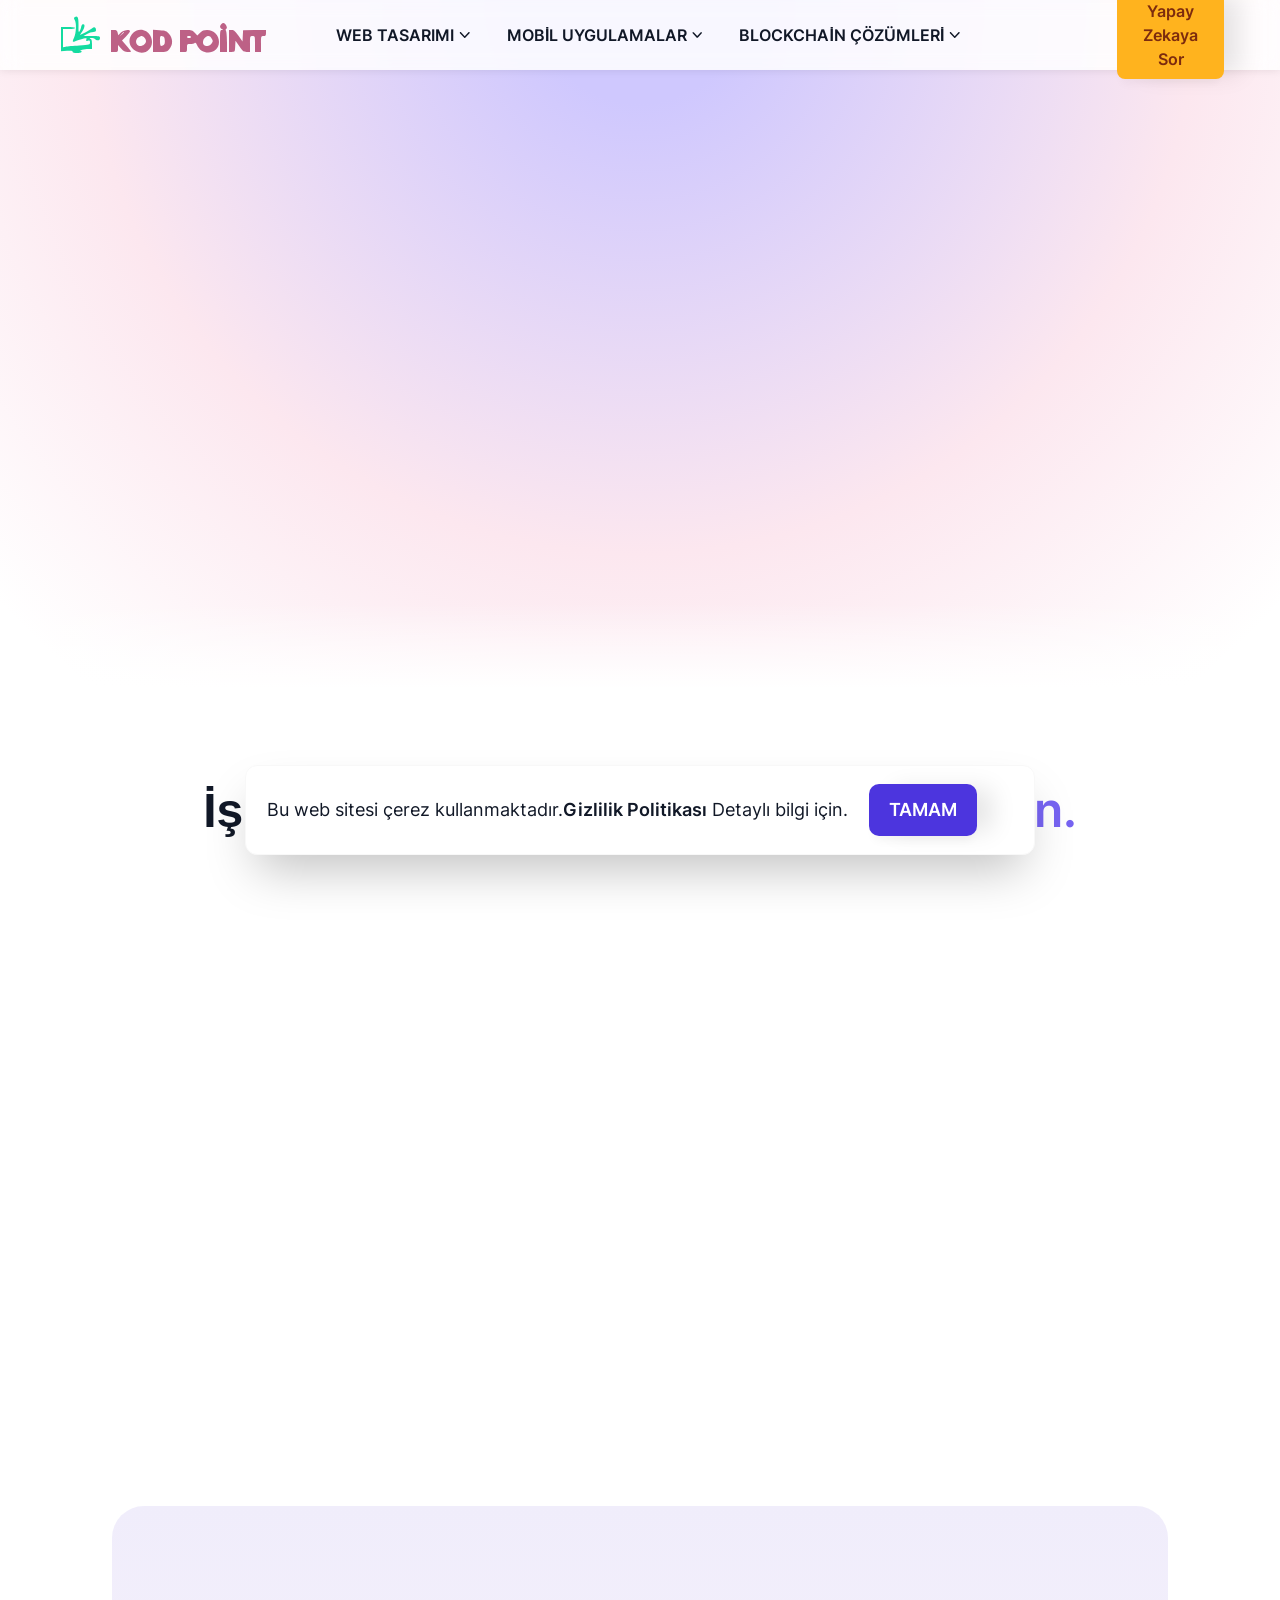
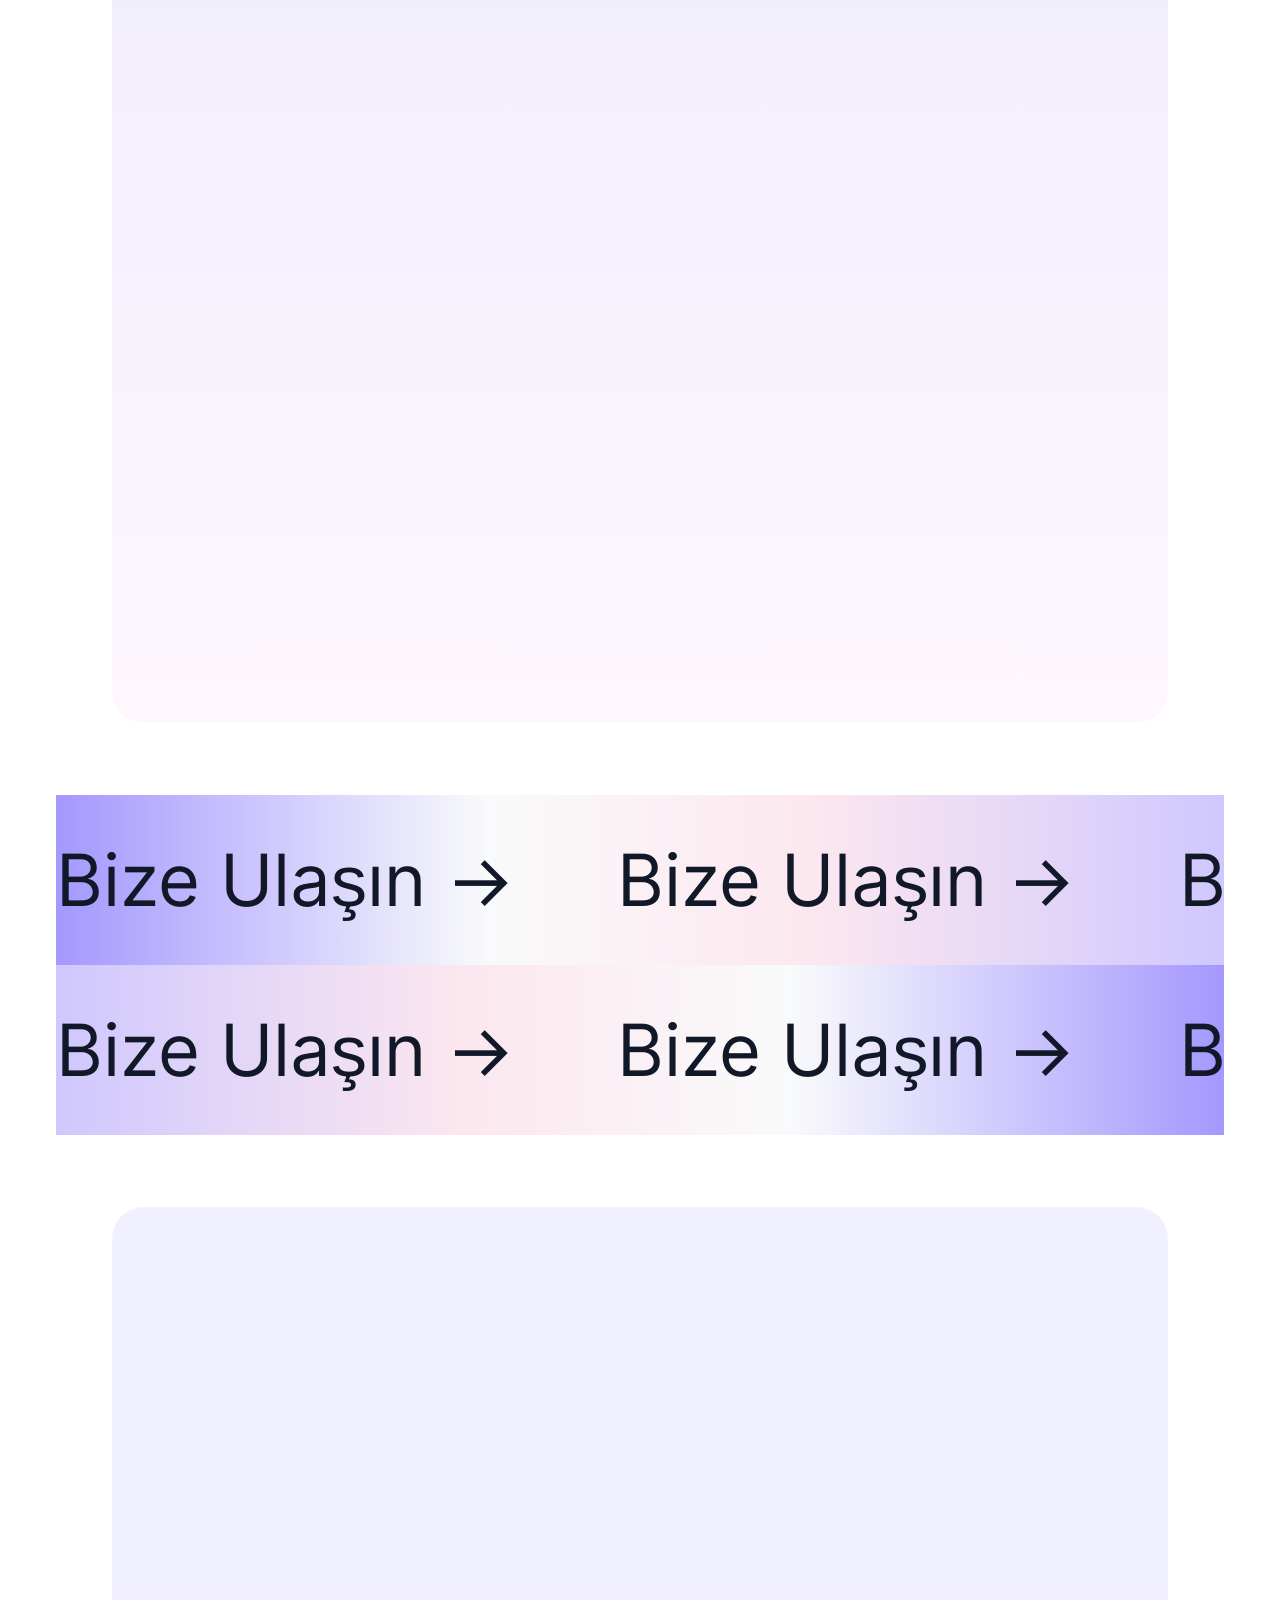
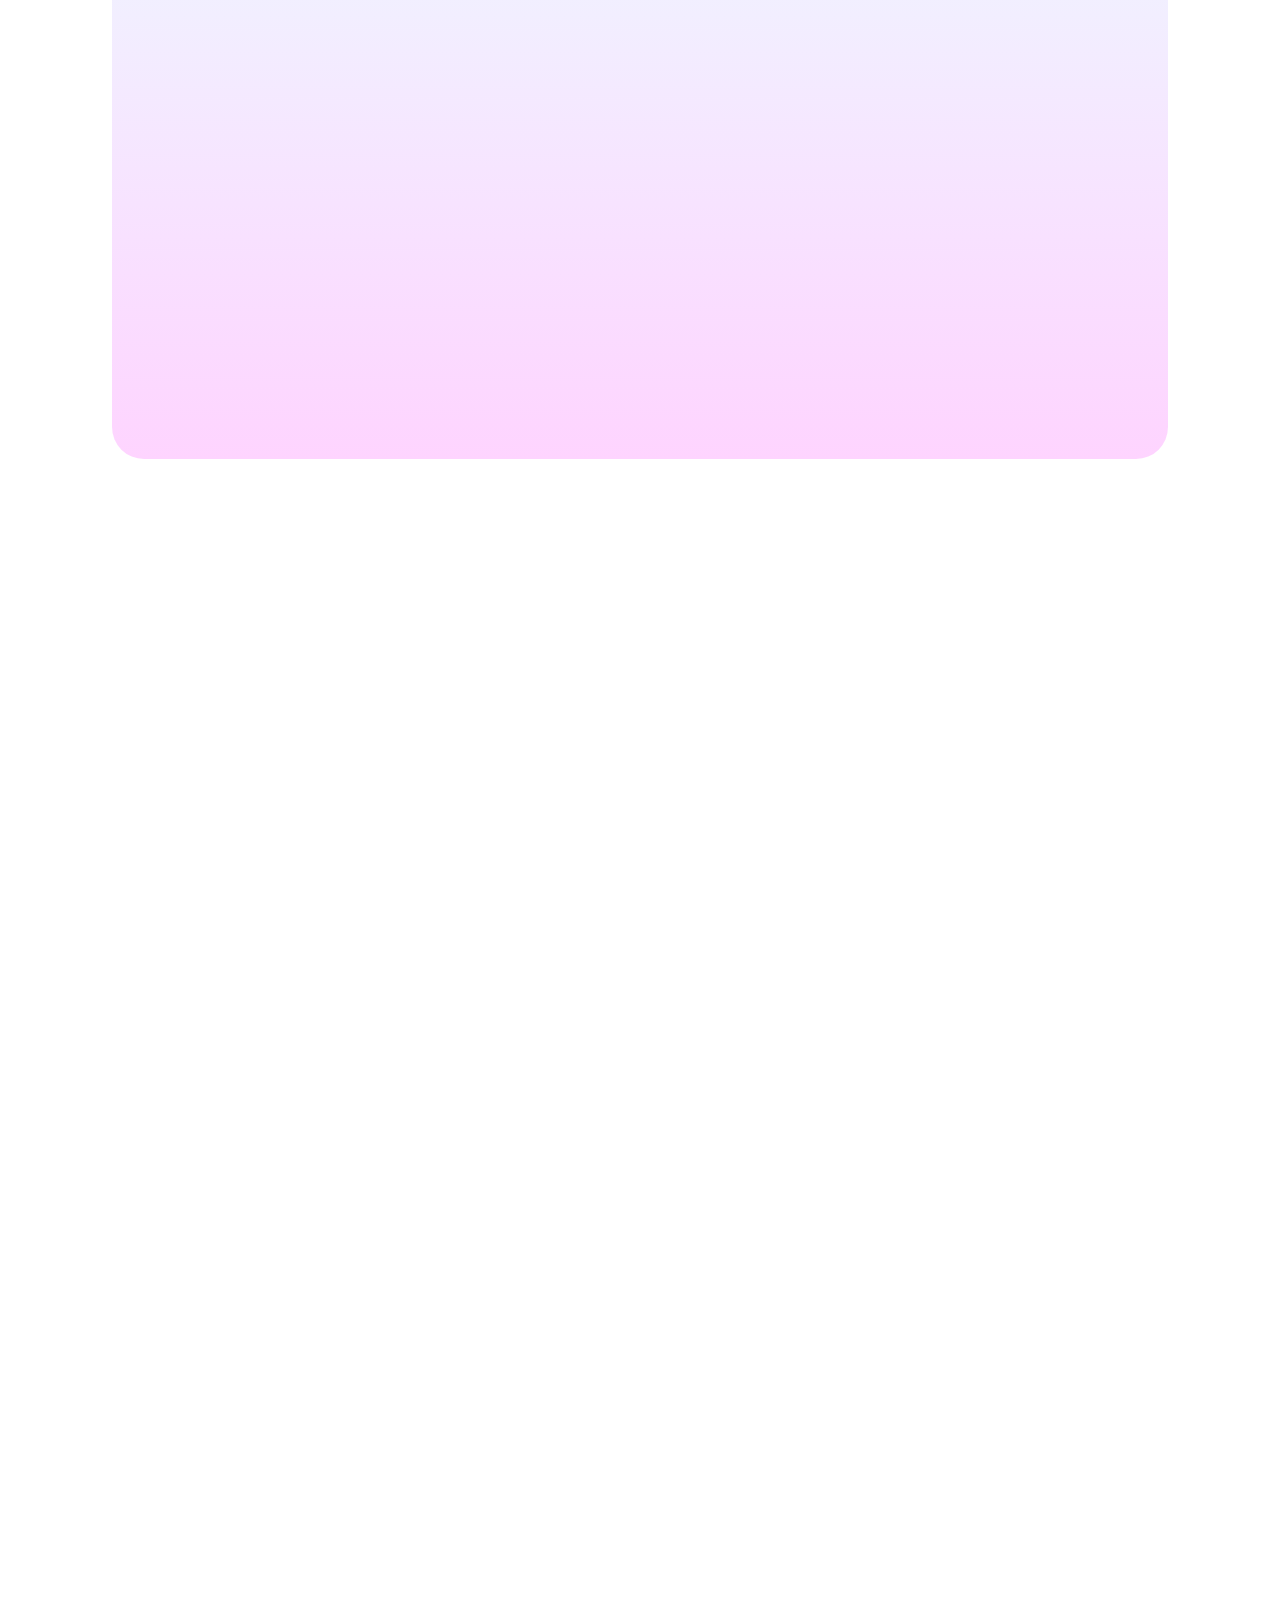
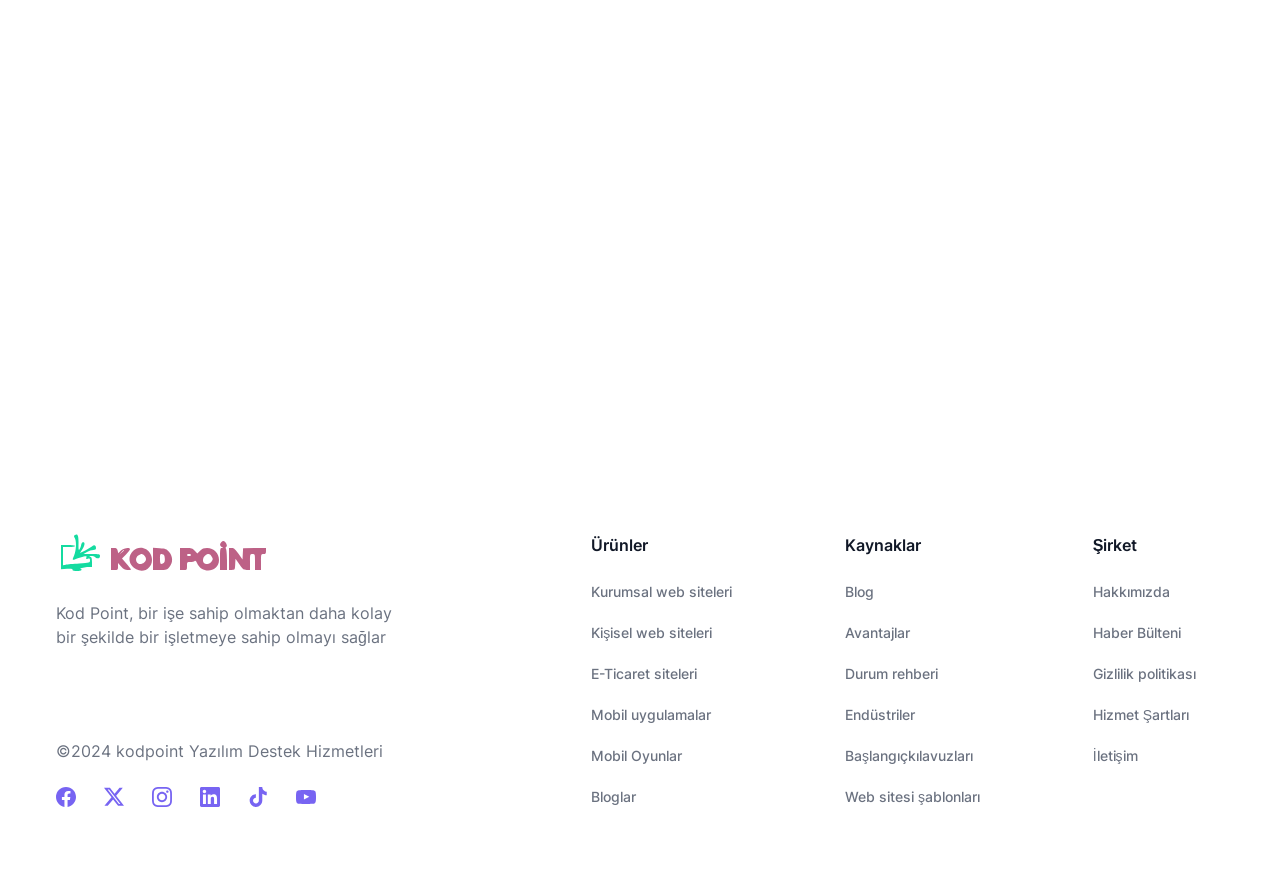
==== commit e1cd559e: "Fix chatbot CSS and paths for production" ====
--- a/index.html
+++ b/index.html
@@ -1,57 +1,173 @@
 ﻿<!DOCTYPE html>
-<html data-wf-domain="kodpoint.pro" data-wf-page="6662f8014f10dd0c8d55e224" data-wf-site="632df91dd7c99c0ac992c47b" lang="tr">
-    <head>
-        <meta charset="utf-8">
-        <title>Kod Point | Yazılım Destek Hizmetleri </title>
-        <meta content="Kodpoint ile işletmenizi büyütün: Bir günde bir web sitesi oluşturun ve otomatik pazarlama, SEO ve CRM araçlarımızla yüksek dönüşümlü trafiği çekin." name="description">
-        <meta content="AI Web Sitesi Oluşturucu: Bir  gün İçinde Bir Web Sitesine sahip olun" property="og:title">
-        <meta content="Kodpoint ile işletmenizi büyütün: Bir günde bir web sitesi oluşturun ve otomatik pazarlama, SEO ve CRM araçlarımızla yüksek dönüşümlü trafiği çekin." property="og:description">
-        <meta content="AI Web Sitesi Oluşturucu: Bir gün İçinde Bir Web Sitesi Oluşturun" property="twitter:title">
-        <meta content="Kodpoint ile işletmenizi büyütün: Bir günde bir web sitesi oluşturun ve otomatik pazarlama, SEO ve CRM araçlarımızla yüksek dönüşümlü trafiği çekin." property="twitter:description">
-        <meta property="og:type" content="website">
-        <meta content="@Kodpoint" name="twitter:card">
-        <meta content="width=device-width, initial-scale=1" name="viewport">
-        <link href="632df91dd7c99c0ac992c47b/css/durable-2.b9a3979ec.min.css" rel="stylesheet" type="text/css">
-        <style>@media (min-width:992px) {html.w-mod-js:not(.w-mod-ix) [data-w-id="6be87daf-9ae8-63d5-1fd6-6ae5105b686b"] {opacity:0;}html.w-mod-js:not(.w-mod-ix) [data-w-id="6be87daf-9ae8-63d5-1fd6-6ae5105b6879"] {opacity:0;}html.w-mod-js:not(.w-mod-ix) [data-w-id="8836ecfe-7d2d-6b93-7e10-b4fe5482b5d0"] {opacity:0;}html.w-mod-js:not(.w-mod-ix) [data-w-id="dd997976-5399-2e13-06bd-1aea319d6127"] {opacity:0;}html.w-mod-js:not(.w-mod-ix) [data-w-id="dd997976-5399-2e13-06bd-1aea319d612f"] {opacity:0;}html.w-mod-js:not(.w-mod-ix) [data-w-id="dd997976-5399-2e13-06bd-1aea319d6137"] {opacity:0;}html.w-mod-js:not(.w-mod-ix) [data-w-id="57ec7e5a-5d0f-8009-b216-77a3a61c34e3"] {opacity:0;}html.w-mod-js:not(.w-mod-ix) [data-w-id="57ec7e5a-5d0f-8009-b216-77a3a61c34ef"] {opacity:0;}html.w-mod-js:not(.w-mod-ix) [data-w-id="57ec7e5a-5d0f-8009-b216-77a3a61c34f0"] {opacity:0;}html.w-mod-js:not(.w-mod-ix) [data-w-id="57ec7e5a-5d0f-8009-b216-77a3a61c34f4"] {opacity:0;}html.w-mod-js:not(.w-mod-ix) [data-w-id="66290376-8ca0-c4c6-24a6-971b22a7ba65"] {opacity:0;}html.w-mod-js:not(.w-mod-ix) [data-w-id="dc1146de-5c57-9e25-92a5-e57d803b7875"] {opacity:0;}html.w-mod-js:not(.w-mod-ix) [data-w-id="e5e33673-a540-b40f-261d-1415322152e2"] {opacity:0;}html.w-mod-js:not(.w-mod-ix) [data-w-id="99ba9d69-9900-1b84-3c59-63e9f0b87af0"] {opacity:0;}html.w-mod-js:not(.w-mod-ix) [data-w-id="319d4b1f-9320-1f28-f26c-102ff3e8e7fc"] {opacity:0;}html.w-mod-js:not(.w-mod-ix) [data-w-id="f8d66a8e-8c9c-f473-47e6-7cd351116676"] {opacity:0;}html.w-mod-js:not(.w-mod-ix) [data-w-id="8f2ec3d9-e46c-8ee6-d344-7ea354622686"] {opacity:0;}html.w-mod-js:not(.w-mod-ix) [data-w-id="55bea8ef-baba-049c-bcea-c35526fbf254"] {opacity:0;}html.w-mod-js:not(.w-mod-ix) [data-w-id="1eb45ef3-d695-4d32-7e39-1380c66f9e74"] {opacity:0;}html.w-mod-js:not(.w-mod-ix) [data-w-id="f78b1750-c6f0-5caf-537b-63ea4b06f0b2"] {opacity:0;}html.w-mod-js:not(.w-mod-ix) [data-w-id="aeb6d420-8aa2-2bc8-d3bd-7618d3396524"] {opacity:0;}html.w-mod-js:not(.w-mod-ix) [data-w-id="1800d37c-62d7-e93a-50d8-7e972b8c9c5d"] {opacity:0;}html.w-mod-js:not(.w-mod-ix) [data-w-id="46c3244b-709a-ca79-6f05-af3542dd5efc"] {opacity:0;}html.w-mod-js:not(.w-mod-ix) [data-w-id="68527c2f-6589-580e-8a57-950434976ddb"] {opacity:0;}html.w-mod-js:not(.w-mod-ix) [data-w-id="68527c2f-6589-580e-8a57-950434976de2"] {opacity:0;}html.w-mod-js:not(.w-mod-ix) [data-w-id="68527c2f-6589-580e-8a57-950434976dda"] {opacity:0;}}</style><script type="text/javascript">!function(o,c){var n=c.documentElement,t=" w-mod-";n.className+=t+"js",("ontouchstart"in o||o.DocumentTouch&&c instanceof DocumentTouch)&&(n.className+=t+"touch")}(window,document);</script>
-        <link href="632df91dd7c99c0ac992c47b/633209f841779258877b02b1_favicon.png" rel="shortcut icon" type="image/x-icon">
-        <link href="632df91dd7c99c0ac992c47b/633209dfb515a6a02c68a9c5_webclip.png" rel="apple-touch-icon">
-        <link href="index.html" rel="canonical"><!-- Manage hreflang tags -->
-<script>
-(() => {
-    function insertHreflangTags() {
-        const languages = ["x-default", "tr"];
-
-        // check if the language is already in the URL like es.kodpoint.pro -- handled by weglot
-        const currentLanguage = window.location.hostname.split(".")[0];
-        if(languages.includes(currentLanguage)) {
-            // if the language is already in the URL, don't add the hreflang tags because weglot is handling it
-            return;
-        }
-
-        languages.forEach(language => {
-            const hreflangTag = document.createElement("link");
-            hreflangTag.rel = "alternate";
-            hreflangTag.hreflang = language;
-            if(language === "x-default") {
-                hreflangTag.href = window.location.href;
-            } else {
-                hreflangTag.href = window.location.href.replace("://", "://" + language + ".");
-            }
-            document.head.appendChild(hreflangTag);
+<html data-wf-domain="kodpoint.pro" data-wf-page="6662f8014f10dd0c8d55e224" data-wf-site="632df91dd7c99c0ac992c47b"
+    lang="tr">
+
+<head>
+    <meta charset="utf-8">
+    <title>Kod Point | Yazılım Destek Hizmetleri </title>
+    <meta
+        content="Kodpoint ile işletmenizi büyütün: Bir günde bir web sitesi oluşturun ve otomatik pazarlama, SEO ve CRM araçlarımızla yüksek dönüşümlü trafiği çekin."
+        name="description">
+    <meta content="AI Web Sitesi Oluşturucu: Bir  gün İçinde Bir Web Sitesine sahip olun" property="og:title">
+    <meta
+        content="Kodpoint ile işletmenizi büyütün: Bir günde bir web sitesi oluşturun ve otomatik pazarlama, SEO ve CRM araçlarımızla yüksek dönüşümlü trafiği çekin."
+        property="og:description">
+    <meta content="AI Web Sitesi Oluşturucu: Bir gün İçinde Bir Web Sitesi Oluşturun" property="twitter:title">
+    <meta
+        content="Kodpoint ile işletmenizi büyütün: Bir günde bir web sitesi oluşturun ve otomatik pazarlama, SEO ve CRM araçlarımızla yüksek dönüşümlü trafiği çekin."
+        property="twitter:description">
+    <meta property="og:type" content="website">
+    <meta content="@Kodpoint" name="twitter:card">
+    <meta content="width=device-width, initial-scale=1" name="viewport">
+    <link href="632df91dd7c99c0ac992c47b/css/durable-2.b9a3979ec.min.css" rel="stylesheet" type="text/css">
+    <style>
+        @media (min-width:992px) {
+            html.w-mod-js:not(.w-mod-ix) [data-w-id="6be87daf-9ae8-63d5-1fd6-6ae5105b686b"] {
+                opacity: 0;
+            }
+
+            html.w-mod-js:not(.w-mod-ix) [data-w-id="6be87daf-9ae8-63d5-1fd6-6ae5105b6879"] {
+                opacity: 0;
+            }
+
+            html.w-mod-js:not(.w-mod-ix) [data-w-id="8836ecfe-7d2d-6b93-7e10-b4fe5482b5d0"] {
+                opacity: 0;
+            }
+
+            html.w-mod-js:not(.w-mod-ix) [data-w-id="dd997976-5399-2e13-06bd-1aea319d6127"] {
+                opacity: 0;
+            }
+
+            html.w-mod-js:not(.w-mod-ix) [data-w-id="dd997976-5399-2e13-06bd-1aea319d612f"] {
+                opacity: 0;
+            }
+
+            html.w-mod-js:not(.w-mod-ix) [data-w-id="dd997976-5399-2e13-06bd-1aea319d6137"] {
+                opacity: 0;
+            }
+
+            html.w-mod-js:not(.w-mod-ix) [data-w-id="57ec7e5a-5d0f-8009-b216-77a3a61c34e3"] {
+                opacity: 0;
+            }
+
+            html.w-mod-js:not(.w-mod-ix) [data-w-id="57ec7e5a-5d0f-8009-b216-77a3a61c34ef"] {
+                opacity: 0;
+            }
+
+            html.w-mod-js:not(.w-mod-ix) [data-w-id="57ec7e5a-5d0f-8009-b216-77a3a61c34f0"] {
+                opacity: 0;
+            }
+
+            html.w-mod-js:not(.w-mod-ix) [data-w-id="57ec7e5a-5d0f-8009-b216-77a3a61c34f4"] {
+                opacity: 0;
+            }
+
+            html.w-mod-js:not(.w-mod-ix) [data-w-id="66290376-8ca0-c4c6-24a6-971b22a7ba65"] {
+                opacity: 0;
+            }
+
+            html.w-mod-js:not(.w-mod-ix) [data-w-id="dc1146de-5c57-9e25-92a5-e57d803b7875"] {
+                opacity: 0;
+            }
+
+            html.w-mod-js:not(.w-mod-ix) [data-w-id="e5e33673-a540-b40f-261d-1415322152e2"] {
+                opacity: 0;
+            }
+
+            html.w-mod-js:not(.w-mod-ix) [data-w-id="99ba9d69-9900-1b84-3c59-63e9f0b87af0"] {
+                opacity: 0;
+            }
+
+            html.w-mod-js:not(.w-mod-ix) [data-w-id="319d4b1f-9320-1f28-f26c-102ff3e8e7fc"] {
+                opacity: 0;
+            }
+
+            html.w-mod-js:not(.w-mod-ix) [data-w-id="f8d66a8e-8c9c-f473-47e6-7cd351116676"] {
+                opacity: 0;
+            }
+
+            html.w-mod-js:not(.w-mod-ix) [data-w-id="8f2ec3d9-e46c-8ee6-d344-7ea354622686"] {
+                opacity: 0;
+            }
+
+            html.w-mod-js:not(.w-mod-ix) [data-w-id="55bea8ef-baba-049c-bcea-c35526fbf254"] {
+                opacity: 0;
+            }
+
+            html.w-mod-js:not(.w-mod-ix) [data-w-id="1eb45ef3-d695-4d32-7e39-1380c66f9e74"] {
+                opacity: 0;
+            }
+
+            html.w-mod-js:not(.w-mod-ix) [data-w-id="f78b1750-c6f0-5caf-537b-63ea4b06f0b2"] {
+                opacity: 0;
+            }
+
+            html.w-mod-js:not(.w-mod-ix) [data-w-id="aeb6d420-8aa2-2bc8-d3bd-7618d3396524"] {
+                opacity: 0;
+            }
+
+            html.w-mod-js:not(.w-mod-ix) [data-w-id="1800d37c-62d7-e93a-50d8-7e972b8c9c5d"] {
+                opacity: 0;
+            }
+
+            html.w-mod-js:not(.w-mod-ix) [data-w-id="46c3244b-709a-ca79-6f05-af3542dd5efc"] {
+                opacity: 0;
+            }
+
+            html.w-mod-js:not(.w-mod-ix) [data-w-id="68527c2f-6589-580e-8a57-950434976ddb"] {
+                opacity: 0;
+            }
+
+            html.w-mod-js:not(.w-mod-ix) [data-w-id="68527c2f-6589-580e-8a57-950434976de2"] {
+                opacity: 0;
+            }
+
+            html.w-mod-js:not(.w-mod-ix) [data-w-id="68527c2f-6589-580e-8a57-950434976dda"] {
+                opacity: 0;
+            }
+        }
+    </style>
+    <script
+        type="text/javascript">!function (o, c) { var n = c.documentElement, t = " w-mod-"; n.className += t + "js", ("ontouchstart" in o || o.DocumentTouch && c instanceof DocumentTouch) && (n.className += t + "touch") }(window, document);</script>
+    <link href="632df91dd7c99c0ac992c47b/633209f841779258877b02b1_favicon.png" rel="shortcut icon" type="image/x-icon">
+    <link href="632df91dd7c99c0ac992c47b/633209dfb515a6a02c68a9c5_webclip.png" rel="apple-touch-icon">
+    <link href="index.html" rel="canonical"><!-- Manage hreflang tags -->
+    <script>
+        (() => {
+            function insertHreflangTags() {
+                const languages = ["x-default", "tr"];
+
+                // check if the language is already in the URL like es.kodpoint.pro -- handled by weglot
+                const currentLanguage = window.location.hostname.split(".")[0];
+                if (languages.includes(currentLanguage)) {
+                    // if the language is already in the URL, don't add the hreflang tags because weglot is handling it
+                    return;
+                }
+
+                languages.forEach(language => {
+                    const hreflangTag = document.createElement("link");
+                    hreflangTag.rel = "alternate";
+                    hreflangTag.hreflang = language;
+                    if (language === "x-default") {
+                        hreflangTag.href = window.location.href;
+                    } else {
+                        hreflangTag.href = window.location.href.replace("://", "://" + language + ".");
+                    }
+                    document.head.appendChild(hreflangTag);
+                });
+            }
+
+            window.addEventListener("DOMContentLoaded", insertHreflangTags);
+        })();
+    </script>
+    <script type="text/javascript" src="weglot.min.js"></script>
+    <script>
+        Weglot.initialize({
+            api_key: 'wg_ca511befbff2a709d714ec6e34427f125'
         });
-    }
-
-    window.addEventListener("DOMContentLoaded", insertHreflangTags);
-})();
-</script>
-<script type="text/javascript" src="weglot.min.js"></script>
-<script>
-    Weglot.initialize({
-        api_key: 'wg_ca511befbff2a709d714ec6e34427f125'
-    });
-</script>
-<!-- Google Optimize -->
-<!-- 
+    </script>
+    <!-- Google Optimize -->
+    <!-- 
 <script>
    const optimizeId = window.location.host === 'kodpoint.pro' ? 'OPT-M5SZPD7' : 'OPT-NLQPDLN';
     let optimizeScript = document.createElement("script");
@@ -59,121 +175,123 @@
     document.head.appendChild(optimizeScript);
 </script>
 -->
-<meta name="facebook-domain-verification" content="9vzlukpwmfbksxmyho8gox805wjdgm">
-<!-- Finsweet Cookie Consent -->
-<script async="" src="npm/%40finsweet/cookie-consent%401/fs-cc.js" fs-cc-mode="informational"></script>
-<style>
-.cookie-consent { display: flex; }
-</style>
-<script>
-// Generate unique user id for event tracking (anonymous id)
-function getCookie(name) {
-  let matches = document.cookie.match(new RegExp(
-    "(?:^|; )" + name.replace(/([\.$?*|{}\(\)\[\]\\\/\+^])/g, '\\$1') + "=([^;]*)"
-  ));
-  return matches ? decodeURIComponent(matches[1]) : undefined;
-}
-  
-function setCookie(name, value, options = {}) {
-
-  options = {
-    path: '/',
-    domain: '.kodpoint.pro',
-    expires: new Date(Date.now() + 180 * 24 * 60 * 60 * 1000), // Set expiration to 180 days
-    ...options
-  };
-
-  if (options.expires instanceof Date) {
-    options.expires = options.expires.toUTCString();
-  }
-
-
-  let updatedCookie = encodeURIComponent(name) + "=" + encodeURIComponent(value);
-
-  for (let optionKey in options) {
-    updatedCookie += "; " + optionKey;
-    let optionValue = options[optionKey];
-    if (optionValue !== true) {
-      updatedCookie += "=" + optionValue;
-    }
-  }
-
-  document.cookie = updatedCookie;
-}
-  
-function generateGuidFallback() {
-	return Math.random().toString(36).substring(2, 15) + Math.random().toString(36).substring(2, 15);
-}
-  
-
-let user_uuid = getCookie('ph_uuid');
-if(!user_uuid) {
-  try {
-  	user_uuid = crypto.randomUUID();
-  	setCookie('ph_uuid', user_uuid);
-  } catch(e) {
-	user_uuid = generateGuidFallback();
-    setCookie('ph_uuid', user_uuid);
-  }
-}
-window.user_uuid = user_uuid;
-  
-// Store UTM params
-((setCookie) => {
-    function extractUtmParams() {
-        const url = window.location.search.substring(1); // Gets the query string from the URL
-        const urlParams = new URLSearchParams(url);
-        const utmParams = {};
-
-        for (let param of urlParams) {
-            const [key, value] = param;
-            if (key.startsWith('utm_')) {
-                utmParams[key] = value;
-            }
-        }
-
-        return utmParams;
-    }
-
-    let extractedValues = extractUtmParams();
-
-    if (Object.keys(extractedValues).length > 0) {
-        extractedValues = {
-            ...extractedValues,
-            date: Date.now()
-        }
-
-        setCookie(btoa("durable_utm_params"), btoa(JSON.stringify(extractedValues)));
-    }
-})(setCookie);
-  
-// Store Affiliate ID
-((setCookie) => {
-    function extractAffiliateId() {
-        const url = window.location.search.substring(1); // Gets the query string from the URL
-        const urlParams = new URLSearchParams(url);
-        const affiliateId = urlParams.get("irclickid");
-
-        return affiliateId;
-    }
-
-    const affiliateId = extractAffiliateId();
-
-    if (affiliateId) {
-        setCookie("affiliate_id", affiliateId, { expires: new Date(Date.now() + 30 * 24 * 60 * 60 * 1000) }); // 30 days
-    }
-})(setCookie);
-</script>
-
-<script>
-function loadExperimentalFeatures() {
-    // Crowdin Translation
-    let styleTag = document.createElement('style');
-    styleTag.innerHTML = `.js-proxy-blur {filter: blur(5px);}`;
-    document.head.appendChild(styleTag);
-
-    let initTranslatorFunction = document.createElement('script');
-    initTranslatorFunction.textContent = `
+    <meta name="facebook-domain-verification" content="9vzlukpwmfbksxmyho8gox805wjdgm">
+    <!-- Finsweet Cookie Consent -->
+    <script async="" src="npm/%40finsweet/cookie-consent%401/fs-cc.js" fs-cc-mode="informational"></script>
+    <style>
+        .cookie-consent {
+            display: flex;
+        }
+    </style>
+    <script>
+        // Generate unique user id for event tracking (anonymous id)
+        function getCookie(name) {
+            let matches = document.cookie.match(new RegExp(
+                "(?:^|; )" + name.replace(/([\.$?*|{}\(\)\[\]\\\/\+^])/g, '\\$1') + "=([^;]*)"
+            ));
+            return matches ? decodeURIComponent(matches[1]) : undefined;
+        }
+
+        function setCookie(name, value, options = {}) {
+
+            options = {
+                path: '/',
+                domain: '.kodpoint.pro',
+                expires: new Date(Date.now() + 180 * 24 * 60 * 60 * 1000), // Set expiration to 180 days
+                ...options
+            };
+
+            if (options.expires instanceof Date) {
+                options.expires = options.expires.toUTCString();
+            }
+
+
+            let updatedCookie = encodeURIComponent(name) + "=" + encodeURIComponent(value);
+
+            for (let optionKey in options) {
+                updatedCookie += "; " + optionKey;
+                let optionValue = options[optionKey];
+                if (optionValue !== true) {
+                    updatedCookie += "=" + optionValue;
+                }
+            }
+
+            document.cookie = updatedCookie;
+        }
+
+        function generateGuidFallback() {
+            return Math.random().toString(36).substring(2, 15) + Math.random().toString(36).substring(2, 15);
+        }
+
+
+        let user_uuid = getCookie('ph_uuid');
+        if (!user_uuid) {
+            try {
+                user_uuid = crypto.randomUUID();
+                setCookie('ph_uuid', user_uuid);
+            } catch (e) {
+                user_uuid = generateGuidFallback();
+                setCookie('ph_uuid', user_uuid);
+            }
+        }
+        window.user_uuid = user_uuid;
+
+        // Store UTM params
+        ((setCookie) => {
+            function extractUtmParams() {
+                const url = window.location.search.substring(1); // Gets the query string from the URL
+                const urlParams = new URLSearchParams(url);
+                const utmParams = {};
+
+                for (let param of urlParams) {
+                    const [key, value] = param;
+                    if (key.startsWith('utm_')) {
+                        utmParams[key] = value;
+                    }
+                }
+
+                return utmParams;
+            }
+
+            let extractedValues = extractUtmParams();
+
+            if (Object.keys(extractedValues).length > 0) {
+                extractedValues = {
+                    ...extractedValues,
+                    date: Date.now()
+                }
+
+                setCookie(btoa("durable_utm_params"), btoa(JSON.stringify(extractedValues)));
+            }
+        })(setCookie);
+
+        // Store Affiliate ID
+        ((setCookie) => {
+            function extractAffiliateId() {
+                const url = window.location.search.substring(1); // Gets the query string from the URL
+                const urlParams = new URLSearchParams(url);
+                const affiliateId = urlParams.get("irclickid");
+
+                return affiliateId;
+            }
+
+            const affiliateId = extractAffiliateId();
+
+            if (affiliateId) {
+                setCookie("affiliate_id", affiliateId, { expires: new Date(Date.now() + 30 * 24 * 60 * 60 * 1000) }); // 30 days
+            }
+        })(setCookie);
+    </script>
+
+    <script>
+        function loadExperimentalFeatures() {
+            // Crowdin Translation
+            let styleTag = document.createElement('style');
+            styleTag.innerHTML = `.js-proxy-blur {filter: blur(5px);}`;
+            document.head.appendChild(styleTag);
+
+            let initTranslatorFunction = document.createElement('script');
+            initTranslatorFunction.textContent = `
         let initTranslator = function(){
             window.proxyTranslator.init({
                     baseUrl: "https://kodpoint.pro",
@@ -190,1495 +308,2240 @@
   });
         }
     `;
-    document.head.appendChild(initTranslatorFunction);
-
-    let proxyTranslatorScript = document.createElement('script');
-    proxyTranslatorScript.src = "https://proxy-translator.app.crowdin.net/assets/proxy-translator.js";
-    proxyTranslatorScript.onload = initTranslator;
-    document.head.appendChild(proxyTranslatorScript);
-}
-if(getCookie('enable_experimental_features')) {
-	loadExperimentalFeatures();
-}
-</script>
-
-<!-- Segment tracking -->
-<script>
-  !function(){var analytics=window.analytics=window.analytics||[];if(!analytics.initialize)if(analytics.invoked)window.console&&console.error&&console.error("Segment snippet included twice.");else{analytics.invoked=!0;analytics.methods=["trackSubmit","trackClick","trackLink","trackForm","pageview","identify","reset","group","track","ready","alias","debug","page","screen","once","off","on","addSourceMiddleware","addIntegrationMiddleware","setAnonymousId","addDestinationMiddleware","register"];analytics.factory=function(e){return function(){if(window.analytics.initialized)return window.analytics[e].apply(window.analytics,arguments);var i=Array.prototype.slice.call(arguments);if(["track","screen","alias","group","page","identify"].indexOf(e)>-1){var c=document.querySelector("link[rel='canonical']");i.push({__t:"bpc",c:c&&c.getAttribute("href")||void 0,p:location.pathname,u:location.href,s:location.search,t:document.title,r:document.referrer})}i.unshift(e);analytics.push(i);return analytics}};for(var i=0;i<analytics.methods.length;i++){var key=analytics.methods[i];analytics[key]=analytics.factory(key)}analytics.load=function(key,i){var t=document.createElement("script");t.type="text/javascript";t.async=!0;t.src="https://cdn.segment.com/analytics.js/v1/" + key + "/analytics.min.js";var n=document.getElementsByTagName("script")[0];n.parentNode.insertBefore(t,n);analytics._loadOptions=i};analytics._writeKey="kNygNnCUIRIH5WDbddVEDIXfE82QLAuH";;analytics.SNIPPET_VERSION="5.2.0";
-  analytics.load("kNygNnCUIRIH5WDbddVEDIXfE82QLAuH");
-  analytics.page({}, { anonymousId: window.user_uuid });
-  }}();
-</script>
-
-<!-- Required to solve rendering issues for users using adblock -->
-<script src="jquery-3.5.1.min.js"></script>
-<!-- A/B Test Tool -->
-<script src="script.js" public-api-key="clyyi3yzy000cewh678amixvi"></script></head><body class="new-body font-inter bg-white"><main><div data-animation="default" class="position-relative custom-index top-0 w-nav" data-easing2="ease" data-theme="light" data-easing="ease" data-collapse="medium" role="banner" data-content="navbar" data-duration="400" data-topbar-color="#fff"><div class="script w-embed w-script"><script>
-(() => {
-    let navBtn, navbar, mainCta, themeTag, topbarColor, hideNavTimeout, showNavTimeout, currentTheme, initialTheme, buttons, body;
-    let isShowingNavbar, isHidingNavbar = false;
-
-    function isInViewport(el) {
-        try {
-            if(!el || el.offsetParent === null) return false;
-
-            const rect = el.getBoundingClientRect();
-            return (
-                rect.top >= 0 &&
-                rect.left >= 0 &&
-                rect.bottom <= (window.innerHeight || document.documentElement.clientHeight) &&
-                rect.right <= (window.innerWidth || document.documentElement.clientWidth)
-            );
-        } catch (err) {
-            return false;
-        }
-
-    }
-
-    function getAllNeededElements() {
-        navBtn = document.querySelector('.w-nav-button');
-        navbar = document.querySelector('[data-content="navbar"]');
-        mainCta = Array.from(document.querySelectorAll('#main-cta-homepage') || []);
-        if(mainCta.length === 0) {
-            mainCta = Array.from(document.querySelectorAll('[data-content="main-cta"]') || []);
-        }
-        topbarColor = navbar?.getAttribute('data-topbar-color');
-        currentTheme = navbar?.getAttribute('data-theme') ?? 'light';
-        initialTheme = currentTheme;
-        buttons = document.querySelectorAll('[data-content="navbar"] .ds-button');
-        body = document.querySelector("body");
-    }
-
-    function createThemeTag() {
-        themeTag = document.createElement('meta');
-        themeTag.name = "theme-color";
-        themeTag.content = topbarColor ?? "#fff";
-        document.querySelector('head').append(themeTag);
-    }
-
-    // Force a flush of the CSS changes
-    function flushCss(element) {
-        element.offsetHeight;
-    }
-
-    function setButtonsTheme(theme) {
-        buttons.forEach(btn => {
-            btn.style.transition = "none";
-            if (theme === "dark" || theme === "semi-dark") {
-                btn.classList.add("dark");
-            } else {
-                btn.classList.remove("dark");
-            }
-            flushCss(btn);
-            btn.style.transition = "";
+            document.head.appendChild(initTranslatorFunction);
+
+            let proxyTranslatorScript = document.createElement('script');
+            proxyTranslatorScript.src = "https://proxy-translator.app.crowdin.net/assets/proxy-translator.js";
+            proxyTranslatorScript.onload = initTranslator;
+            document.head.appendChild(proxyTranslatorScript);
+        }
+        if (getCookie('enable_experimental_features')) {
+            loadExperimentalFeatures();
+        }
+    </script>
+
+    <!-- Segment tracking -->
+    <script>
+        !function () {
+            var analytics = window.analytics = window.analytics || []; if (!analytics.initialize) if (analytics.invoked) window.console && console.error && console.error("Segment snippet included twice."); else {
+                analytics.invoked = !0; analytics.methods = ["trackSubmit", "trackClick", "trackLink", "trackForm", "pageview", "identify", "reset", "group", "track", "ready", "alias", "debug", "page", "screen", "once", "off", "on", "addSourceMiddleware", "addIntegrationMiddleware", "setAnonymousId", "addDestinationMiddleware", "register"]; analytics.factory = function (e) { return function () { if (window.analytics.initialized) return window.analytics[e].apply(window.analytics, arguments); var i = Array.prototype.slice.call(arguments); if (["track", "screen", "alias", "group", "page", "identify"].indexOf(e) > -1) { var c = document.querySelector("link[rel='canonical']"); i.push({ __t: "bpc", c: c && c.getAttribute("href") || void 0, p: location.pathname, u: location.href, s: location.search, t: document.title, r: document.referrer }) } i.unshift(e); analytics.push(i); return analytics } }; for (var i = 0; i < analytics.methods.length; i++) { var key = analytics.methods[i]; analytics[key] = analytics.factory(key) } analytics.load = function (key, i) { var t = document.createElement("script"); t.type = "text/javascript"; t.async = !0; t.src = "https://cdn.segment.com/analytics.js/v1/" + key + "/analytics.min.js"; var n = document.getElementsByTagName("script")[0]; n.parentNode.insertBefore(t, n); analytics._loadOptions = i }; analytics._writeKey = "kNygNnCUIRIH5WDbddVEDIXfE82QLAuH";; analytics.SNIPPET_VERSION = "5.2.0";
+                analytics.load("kNygNnCUIRIH5WDbddVEDIXfE82QLAuH");
+                analytics.page({}, { anonymousId: window.user_uuid });
+            }
+        }();
+    </script>
+
+    <!-- Required to solve rendering issues for users using adblock -->
+    <script src="jquery-3.5.1.min.js"></script>
+    <!-- A/B Test Tool -->
+    <script src="script.js" public-api-key="clyyi3yzy000cewh678amixvi"></script>
+</head>
+
+<body class="new-body font-inter bg-white">
+    <main>
+        <div data-animation="default" class="position-relative custom-index top-0 w-nav" data-easing2="ease"
+            data-theme="light" data-easing="ease" data-collapse="medium" role="banner" data-content="navbar"
+            data-duration="400" data-topbar-color="#fff">
+            <div class="script w-embed w-script">
+                <script>
+                    (() => {
+                        let navBtn, navbar, mainCta, themeTag, topbarColor, hideNavTimeout, showNavTimeout, currentTheme, initialTheme, buttons, body;
+                        let isShowingNavbar, isHidingNavbar = false;
+
+                        function isInViewport(el) {
+                            try {
+                                if (!el || el.offsetParent === null) return false;
+
+                                const rect = el.getBoundingClientRect();
+                                return (
+                                    rect.top >= 0 &&
+                                    rect.left >= 0 &&
+                                    rect.bottom <= (window.innerHeight || document.documentElement.clientHeight) &&
+                                    rect.right <= (window.innerWidth || document.documentElement.clientWidth)
+                                );
+                            } catch (err) {
+                                return false;
+                            }
+
+                        }
+
+                        function getAllNeededElements() {
+                            navBtn = document.querySelector('.w-nav-button');
+                            navbar = document.querySelector('[data-content="navbar"]');
+                            mainCta = Array.from(document.querySelectorAll('#main-cta-homepage') || []);
+                            if (mainCta.length === 0) {
+                                mainCta = Array.from(document.querySelectorAll('[data-content="main-cta"]') || []);
+                            }
+                            topbarColor = navbar?.getAttribute('data-topbar-color');
+                            currentTheme = navbar?.getAttribute('data-theme') ?? 'light';
+                            initialTheme = currentTheme;
+                            buttons = document.querySelectorAll('[data-content="navbar"] .ds-button');
+                            body = document.querySelector("body");
+                        }
+
+                        function createThemeTag() {
+                            themeTag = document.createElement('meta');
+                            themeTag.name = "theme-color";
+                            themeTag.content = topbarColor ?? "#fff";
+                            document.querySelector('head').append(themeTag);
+                        }
+
+                        // Force a flush of the CSS changes
+                        function flushCss(element) {
+                            element.offsetHeight;
+                        }
+
+                        function setButtonsTheme(theme) {
+                            buttons.forEach(btn => {
+                                btn.style.transition = "none";
+                                if (theme === "dark" || theme === "semi-dark") {
+                                    btn.classList.add("dark");
+                                } else {
+                                    btn.classList.remove("dark");
+                                }
+                                flushCss(btn);
+                                btn.style.transition = "";
+                            });
+                        }
+
+                        function handleOverlay() {
+                            const isOpen = navBtn.classList.contains('w--open');
+                            const navbarOverlay = document.querySelector('#w-nav-overlay-0');
+                            if (isOpen) {
+                                body.classList.add('overflow-hidden');
+                                setTimeout(() => {
+                                    const currentTheme = navbar.getAttribute('data-theme');
+                                    navbarOverlay.style.backgroundColor = currentTheme === 'light' || currentTheme === 'semi-dark' || currentTheme === 'light-transparent' ? 'rgba(255,255,255,0.85)' : 'rgba(17, 24, 39, 0.4)';
+                                    navbarOverlay.style.backdropFilter = 'blur(10px)';
+                                    navbarOverlay.style['-webkit-backdrop-filter'] = 'blur(10px)';
+                                }, 100);
+                            } else {
+                                body.classList.remove('overflow-hidden');
+                                navbarOverlay.style.backgroundColor = 'transparent'
+                            }
+                        }
+
+                        function loadNav() {
+                            if (mainCta.length > 0) {
+                                navbar.style.position = 'relative';
+                                navbar.style.boxShadow = 'none';
+                            } else {
+                                navbar.style.position = 'sticky';
+                                navbar.style.boxShadow = '0px 1px 8px rgba(0, 0, 0, 0.08)';
+                            }
+                        }
+
+                        function hideNav() {
+                            if (window.scrollY <= 70) {
+                                navbar.style.position = 'relative';
+                                navbar.style.boxShadow = 'none';
+                            }
+                            if (!isHidingNavbar) {
+                                isHidingNavbar = true;
+                                if (showNavTimeout) {
+                                    clearTimeout(showNavTimeout);
+                                    isShowingNavbar = false;
+                                }
+                                navbar.style.top = '-70px';
+                                hideNavTimeout = setTimeout(() => {
+                                    navbar.style.top = '0px';
+                                    navbar.style.position = 'relative';
+                                    navbar.style.boxShadow = 'none';
+                                    decideNavbarColor();
+                                    isHidingNavbar = false;
+                                }, 500);
+                            }
+                        }
+
+                        function showNav() {
+                            if (!isShowingNavbar) {
+                                isShowingNavbar = true;
+                                if (hideNavTimeout) {
+                                    clearTimeout(hideNavTimeout);
+                                    isHidingNavbar = false;
+                                }
+                                navbar.style.top = '-70px';
+                                showNavTimeout = setTimeout(() => {
+                                    navbar.style.position = 'sticky';
+                                    navbar.style.boxShadow = '0px 1px 8px rgba(0, 0, 0, 0.08)';
+                                    navbar.style.top = '0px';
+                                    decideNavbarColor();
+                                    isShowingNavbar = false;
+                                }, 500);
+                            }
+                        }
+
+                        function decideNavbarPosition() {
+                            const isOpen = navBtn?.classList.contains('w--open');
+                            const isCTAInView = (mainCta.length > 0 && mainCta.some(cta => isInViewport(cta)));
+                            if ((isCTAInView || window.scrollY === 0) && !isOpen) {
+                                if (navbar.style.position !== 'relative') {
+                                    if (!navbar.style.position) {
+                                        loadNav();
+                                    } else {
+                                        hideNav();
+                                    }
+                                }
+                            } else {
+                                if (navbar.style.position !== 'sticky') {
+                                    showNav();
+                                }
+                            }
+                        }
+
+                        function decideNavbarColor() {
+                            if (initialTheme === 'semi-dark') {
+                                const isOpen = navBtn?.classList.contains('w--open');
+                                const isCTAInView = (mainCta.length > 0 && mainCta.some(cta => isInViewport(cta)));
+                                let decidedTheme = null;
+                                if (isOpen || !isCTAInView) {
+                                    decidedTheme = 'light';
+                                } else {
+                                    decidedTheme = 'semi-dark';
+                                }
+                                let decidedTopbarColor = (decidedTheme === 'light') ? '#fff' : (topbarColor ?? '#fff');
+                                navbar.setAttribute('data-theme', decidedTheme);
+                                themeTag.content = decidedTopbarColor
+                            }
+                        }
+
+                        document.addEventListener('DOMContentLoaded', function () {
+                            getAllNeededElements();
+                            createThemeTag();
+                            setButtonsTheme(currentTheme);
+                            decideNavbarPosition();
+
+                            console.log(mainCta);
+
+                            if (mainCta.length > 0) {
+                                window.addEventListener("scroll", function () {
+                                    decideNavbarPosition();
+                                });
+                            }
+
+
+                            // store the original setAttribute reference
+                            const setAttribute = navBtn.setAttribute;
+                            // override setAttribte
+                            navBtn.setAttribute = (key, value) => {
+                                setAttribute.call(navBtn, key, value);
+                                if (key === 'class') {
+                                    decideNavbarColor();
+                                    handleOverlay();
+                                }
+                            };
+
+                            const setNavbarAttribute = navbar.setAttribute;
+                            navbar.setAttribute = (key, value) => {
+                                setNavbarAttribute.call(navbar, key, value);
+                                if (key === 'data-theme') {
+                                    currentTheme = value;
+                                    setButtonsTheme(currentTheme);
+                                }
+                            }
+                        });
+                    })();
+                </script>
+            </div>
+            <div class="style w-embed">
+                <style>
+                    [data-content="navbar"] {
+                        transition: top .5s;
+                        background: transparent;
+                        background-color: transparent;
+                    }
+
+                    [data-content="navbar"][data-theme="light"] [data-color="6"],
+                    [data-content="navbar"][data-theme="light-transparent"] [data-color="6"] {
+                        background: transparent;
+                    }
+
+                    [data-content="navbar"][style*="position: sticky"] [data-content="nav-bg"] {
+                        backdrop-filter: blur(10px);
+                        -webkit-backdrop-filter: blur(10px);
+                    }
+
+                    [data-content="navbar"][data-theme="dark"] [data-content="navbar"][data-theme="light"] [data-content="nav-icon-open"],
+                    [data-content="navbar"][data-theme="light"] [data-content="nav-icon-close"],
+                    [data-content="navbar"][data-theme="light"] [data-content="nav-logo"],
+                    [data-content="navbar"][data-theme="light-transparent"] [data-content="nav-icon-open"],
+                    [data-content="navbar"][data-theme="light-transparent"] [data-content="nav-icon-close"],
+                    [data-content="navbar"][data-theme="light-transparent"] [data-content="nav-logo"] {
+                        color: #4C35DE;
+                    }
+
+                    [data-content="navbar"][data-theme="light"] [data-content="nav-dropdown-toggle"],
+                    [data-content="navbar"][data-theme="light-transparent"] [data-content="nav-dropdown-toggle"] {
+                        color: #111827;
+                    }
+
+                    [data-content="navbar"][data-theme="light"] {
+                        background: rgba(255, 255, 255, 0.85);
+                    }
+
+                    [data-content="navbar"][data-theme="light"].w--open,
+                    [data-content="navbar"][data-theme="light-transparent"].w--open {
+                        background: white;
+                    }
+
+                    [data-content="navbar"] [data-content="nav-mobile-actions"]>* {
+                        flex: 1;
+                    }
+
+                    .w-nav-button.w--open [data-content="nav-icon-open"] {
+                        display: none;
+                    }
+
+                    .w-nav-button.w--open [data-content="nav-icon-close"] {
+                        display: flex;
+                    }
+
+                    [data-content="navbar"][data-theme="dark"] [data-color="5"] {
+                        filter: invert(100%);
+                    }
+
+                    [data-content="navbar"][data-theme="dark"] [data-color="4"],
+                    [data-content="navbar"][data-theme="dark"] [data-color="6"] {
+                        background-color: rgba(18, 24, 39, 0.85);
+                        backdrop-filter: blur(10px);
+                        -webkit-backdrop-filter: blur(10px);
+                    }
+
+                    [data-content="navbar"][data-theme="dark"] [data-color="3"] {
+                        background-color: #1F2937;
+                    }
+
+                    [data-content="navbar"][data-theme="dark"] [data-color="2"] {
+                        color: #9CA3AF;
+                    }
+
+                    [data-content="navbar"][data-theme="dark"] [data-color="1"],
+                    [data-content="navbar"][data-theme="dark"] [data-color="7"] {
+                        color: white !important;
+                    }
+
+                    [data-content="navbar"][data-theme="dark"] .navbar-item:hover {
+                        background-color: #374151;
+                    }
+
+                    [data-content="navbar"][data-theme="semi-dark"] [data-color="7"] {
+                        color: white !important;
+                    }
+
+                    #mobile-menu:has(.drawer[style*="display: block"]) {
+                        visibility: hidden;
+                    }
+
+                    .drawer[style*="display: block"] {
+                        visibility: visible;
+                    }
+
+                    [data-content="navbar"][style*="position: sticky"][data-theme="dark"] {
+                        background-color: rgba(17, 24, 39, 0.4);
+                    }
+
+                    [data-content="navbar"][style*="position: sticky"][data-theme="light-transparent"] {
+                        background-color: rgba(254, 237, 206, 0.85);
+                    }
+
+                    [data-content="resource-menu"]:has([data-content="nav-industry-item"]:hover) [data-content="nav-submenu"],
+                    [data-content="nav-submenu"]:hover {
+                        visibility: visible;
+                        opacity: 100;
+                    }
+                </style>
+            </div>
+            <div data-content="nav-bg" class="padding-x-56 mobile-padding-x-24">
+                <div
+                    class="navbar-row font-inter font-weight-500 new-navbar-content no-padding flex-align-center padding-x-44 padding-only-mobile justify-space-between custom-mobile-padding">
+                    <div class="flex-row gap-40 flex-align-center"><a aria-label="kodpoint" href="index.html"
+                            class="w-inline-block">
+                            <div data-color="7" data-content="nav-logo" class="flex-row w-embed"><svg
+                                    xmlns="http://www.w3.org/2000/svg" width="240" height="40" viewBox="0 0 240 40"
+                                    version="1.1">
+                                    <path
+                                        d="M 18.966 2.027 C 17.762 2.776, 17.723 3.299, 18.750 4.956 C 20.653 8.026, 20.254 17.844, 18.027 22.750 C 15.909 27.415, 16.167 27.653, 21.128 25.614 C 22.983 24.852, 25.962 23.916, 27.749 23.535 C 30.567 22.933, 30.909 23.072, 30.330 24.581 C 29.791 25.988, 30.079 26.213, 31.831 25.754 C 33.594 25.293, 34 25.620, 34 27.497 C 34 29.727, 33.626 29.830, 23.250 30.461 C 17.337 30.821, 11.262 31.350, 9.750 31.637 L 7 32.159 7 23.079 L 7 14 13 14 C 16.333 14, 19 13.556, 19 13 C 19 12.429, 16 12, 12 12 L 5 12 5 24.089 L 5 36.178 11.013 35.839 C 15.518 35.585, 16.905 35.813, 16.544 36.750 C 15.951 38.291, 24.554 38.531, 25.500 37 C 25.840 36.450, 25.529 35.955, 24.809 35.900 C 22.292 35.709, 28.533 34.198, 32.250 34.100 L 36 34 36 29.073 C 36 25.222, 35.618 24.047, 34.250 23.689 C 33.091 23.386, 33.364 23.193, 35.059 23.116 C 36.466 23.052, 38.472 23.625, 39.517 24.389 C 41.874 26.112, 44 25.402, 44 22.893 C 44 21.192, 43.163 20.996, 35.750 20.958 L 27.500 20.916 31 19 C 32.925 17.946, 35.737 17.065, 37.250 17.042 C 39.291 17.011, 40 16.500, 40 15.059 C 40 12.359, 38.196 11.521, 36.187 13.288 C 35.259 14.104, 32.122 15.964, 29.216 17.420 L 23.932 20.068 26.537 15.941 C 29.098 11.885, 29.207 8.436, 26.749 9.245 C 26.062 9.471, 25.343 10.734, 25.151 12.050 C 24.960 13.366, 24.257 15.223, 23.590 16.175 C 22.597 17.592, 22.404 16.549, 22.525 10.440 C 22.678 2.705, 21.678 0.340, 18.966 2.027"
+                                        stroke="none" fill="#14dba0" fill-rule="evenodd" />
+                                    <path
+                                        d="M 165.200 9.200 C 163.499 10.901, 163.713 12.733, 165.750 13.920 C 167.417 14.891, 167.417 14.941, 165.750 14.970 C 164.191 14.997, 164 16.202, 164 26 L 164 37 167.500 37 L 171 37 170.985 27.250 C 170.976 21.887, 170.550 16.837, 170.037 16.026 C 169.429 15.065, 169.502 14.308, 170.246 13.848 C 171.097 13.322, 171.089 12.492, 170.215 10.572 C 168.949 7.795, 167.109 7.291, 165.200 9.200 M 55 26 L 55 37 58.500 37 C 61.840 37, 62 36.838, 62 33.465 L 62 29.930 65.104 33.465 C 67.512 36.209, 68.968 37, 71.604 37 C 73.472 37, 75 36.735, 75 36.411 C 75 36.088, 72.979 33.513, 70.510 30.689 L 66.019 25.556 70.010 21.490 C 72.204 19.254, 74 16.879, 74 16.212 C 74 13.925, 67.758 14.858, 64.930 17.567 L 62.250 20.134 61.606 17.567 C 61.095 15.529, 60.347 15, 57.981 15 L 55 15 55 26 M 77.233 17.782 C 71.156 23.459, 72.622 32.397, 80.269 36.295 C 90.253 41.383, 99.762 31.175, 94.506 21.011 C 91.074 14.375, 82.580 12.787, 77.233 17.782 M 97 25.884 L 97 37 103.911 37 C 110.401 37, 110.980 36.812, 113.411 33.923 C 117.087 29.555, 116.986 23.605, 113.158 19.020 C 110.544 15.890, 109.778 15.581, 103.658 15.191 L 97 14.767 97 25.884 M 124 26 L 124 37 127.500 37 C 130.917 37, 131 36.905, 131 33 C 131 29.141, 131.117 29, 134.300 29 C 136.115 29, 138.075 28.525, 138.656 27.944 C 139.396 27.204, 140.093 27.810, 140.991 29.978 C 145.790 41.565, 163.016 39.255, 162.993 27.027 C 162.981 20.286, 157.852 15.081, 151.173 15.032 C 147.754 15.007, 146.265 15.581, 144.076 17.770 L 141.306 20.540 138.768 17.770 C 136.525 15.322, 135.519 15, 130.115 15 L 124 15 124 26 M 173 26 L 173 37 175.950 37 C 178.832 37, 178.907 36.870, 179.200 31.366 L 179.500 25.732 183.372 31.366 C 186.787 36.335, 187.642 37, 190.622 37 L 194 37 194 29 C 194 21.133, 194.042 21, 196.500 21 C 198.958 21, 199 21.133, 199 29 L 199 37 202 37 L 205 37 205 29 C 205 21.133, 205.042 21, 207.500 21 C 209.612 21, 210 20.534, 210 17.993 L 210 14.985 198.547 15.074 L 187.095 15.162 186.797 20.831 L 186.500 26.500 182.500 20.762 C 179.285 16.150, 177.960 15.021, 175.750 15.012 L 173 15 173 26 M 65.405 19.250 L 63.500 21.500 65.750 19.595 C 67.864 17.805, 68.455 17, 67.655 17 C 67.465 17, 66.453 18.012, 65.405 19.250 M 82.223 22.557 C 79.805 24.250, 79.291 27.891, 81.200 29.800 C 84.028 32.628, 90 30.049, 90 26 C 90 23.904, 87.474 21, 85.651 21 C 84.988 21, 83.445 21.701, 82.223 22.557 M 104 25.930 C 104 29.328, 104.412 30.995, 105.250 30.985 C 108.037 30.951, 109.133 29.235, 108.819 25.398 C 108.560 22.235, 108.076 21.440, 106.250 21.180 C 104.171 20.885, 104 21.245, 104 25.930 M 131 22 C 131 22.550, 131.900 23, 133 23 C 134.100 23, 135 22.550, 135 22 C 135 21.450, 134.100 21, 133 21 C 131.900 21, 131 21.450, 131 22 M 149.223 22.557 C 146.583 24.406, 146.169 29.467, 148.582 30.393 C 151.683 31.583, 153.978 30.964, 155.592 28.500 C 157.109 26.184, 157.109 25.816, 155.592 23.500 C 153.693 20.601, 152.307 20.396, 149.223 22.557"
+                                        stroke="none" fill="#bd6186" fill-rule="evenodd" />
+                                </svg></div>
+                        </a>
+                        <nav role="navigation" class="nav-menu w-nav-menu">
+                            <div class="flex-row gap-32 only-desktop">
+                                <div class="nav-dropdown-wrapper no-margin">
+                                    <div data-delay="500" data-hover="false" class="dropdown w-dropdown">
+                                        <div data-color="7" data-content="nav-dropdown-toggle"
+                                            class="dropdown-toggle w-dropdown-toggle">
+                                            <div class="nav-link">WEB TASARIMI</div>
+                                            <div class="flex-row w-embed">
+                                                <svg width="21" height="20" viewbox="0 0 21 20" fill="none"
+                                                    xmlns="http://www.w3.org/2000/svg">
+                                                    <path fill-rule="evenodd" clip-rule="evenodd"
+                                                        d="M5.96686 7.20938C6.26544 6.92228 6.74022 6.93159 7.02732 7.23017L10.7367 11.1679L14.4461 7.23017C14.7332 6.93159 15.2079 6.92228 15.5065 7.20938C15.8051 7.49647 15.8144 7.97125 15.5273 8.26983L11.2773 12.7698C11.1359 12.9169 10.9407 13 10.7367 13C10.5327 13 10.3375 12.9169 10.1961 12.7698L5.94607 8.26983C5.65898 7.97125 5.66828 7.49647 5.96686 7.20938Z"
+                                                        fill="currentColor"></path>
+                                                </svg>
+                                            </div>
+                                        </div>
+                                        <nav data-color="4"
+                                            class="dropdown-list new-dropdown-list bg-white radius-14 w-dropdown-list">
+                                            <a class="flex-row gap-16 padding-16 navbar-item w-inline-block">
+                                                <div data-color="3" class="navbar-icon-container radius-12 bg-gray-100">
+                                                    <img width="50" data-color="5" alt=""
+                                                        src="632df91dd7c99c0ac992c47b/B1.png" loading="lazy"
+                                                        class="navbar-icon">
+                                                </div>
+                                                <div class="full-width">
+                                                    <div data-color="1"
+                                                        class="text-inter-16-semi color-gray-900 navbar-item-title">
+                                                        Kurumsal siteler</div>
+                                                    <div data-color="2"
+                                                        class="text-inter-14-regular color-gray-500 navbar-item-subtitle">
+                                                    </div>
+                                                </div>
+                                            </a>
+                                            <a class="flex-row gap-16 padding-16 navbar-item w-inline-block">
+                                                <div data-color="3" class="navbar-icon-container radius-12 bg-gray-100">
+                                                    <img width="50" data-color="5" alt=""
+                                                        src="632df91dd7c99c0ac992c47b/B2.png" loading="lazy"
+                                                        class="navbar-icon">
+                                                </div>
+                                                <div class="full-width">
+                                                    <div data-color="1"
+                                                        class="text-inter-16-semi color-gray-900 navbar-item-title">
+                                                        Kişisel Siteler</div>
+                                                    <div data-color="2"
+                                                        class="text-inter-14-regular color-gray-500 navbar-item-subtitle">
+                                                    </div>
+                                                </div>
+                                            </a>
+                                            <a class="flex-row gap-16 padding-16 navbar-item w-inline-block">
+                                                <div data-color="3" class="navbar-icon-container radius-12 bg-gray-100">
+                                                    <img width="50" data-color="5" alt=""
+                                                        src="632df91dd7c99c0ac992c47b/B3.png" loading="lazy"
+                                                        class="navbar-icon">
+                                                </div>
+                                                <div class="full-width">
+                                                    <div data-color="1"
+                                                        class="text-inter-16-semi color-gray-900 navbar-item-title">
+                                                        E-Ticaret Siteleri</div>
+                                                    <div data-color="2"
+                                                        class="text-inter-14-regular color-gray-500 navbar-item-subtitle">
+                                                    </div>
+                                                </div>
+                                            </a>
+                                            <a class="flex-row gap-16 padding-16 navbar-item w-inline-block">
+                                                <div data-color="3" class="navbar-icon-container radius-12 bg-gray-100">
+                                                    <div data-color="5" class="flex-row w-embed">
+                                                        <img src="632df91dd7c99c0ac992c47b/B4.png" alt=""
+                                                            style="width: 50px; height: 50px">
+                                                    </div>
+                                                </div>
+                                                <div class="full-width">
+                                                    <div data-color="1"
+                                                        class="text-inter-16-semi color-gray-900 navbar-item-title">Blog
+                                                        Siteleri </div>
+                                                    <div data-color="2"
+                                                        class="text-inter-14-regular color-gray-500 navbar-item-subtitle">
+                                                    </div>
+                                                </div>
+                                            </a>
+                                            <a class="flex-row gap-16 padding-16 navbar-item w-inline-block">
+                                                <div data-color="3" class="navbar-icon-container radius-12 bg-gray-100">
+                                                    <div data-color="5" class="flex-row w-embed">
+                                                        <img src="632df91dd7c99c0ac992c47b/B5.png" alt=""
+                                                            style="width: 50px; height: 50px">
+                                                    </div>
+                                                </div>
+                                                <div class="full-width">
+                                                    <div data-color="1"
+                                                        class="text-inter-16-semi color-gray-900 navbar-item-title">Oyun
+                                                        Siteleri</div>
+                                                    <div data-color="2"
+                                                        class="text-inter-14-regular color-gray-500 navbar-item-subtitle">
+                                                    </div>
+                                                </div>
+                                            </a>
+                                        </nav>
+                                    </div>
+                                    <div class="dropdown-screen"></div>
+                                </div>
+                                <div class="nav-dropdown-wrapper no-margin">
+                                    <div data-delay="500" data-hover="false" class="dropdown w-dropdown">
+                                        <div data-color="7" data-content="nav-dropdown-toggle"
+                                            class="dropdown-toggle w-dropdown-toggle">
+                                            <div class="nav-link">MOBİL UYGULAMALAR</div>
+                                            <div class="flex-row w-embed">
+                                                <svg width="20" height="20" viewbox="0 0 21 20" fill="none"
+                                                    xmlns="http://www.w3.org/2000/svg">
+                                                    <path fill-rule="evenodd" clip-rule="evenodd"
+                                                        d="M5.96686 7.20938C6.26544 6.92228 6.74022 6.93159 7.02732 7.23017L10.7367 11.1679L14.4461 7.23017C14.7332 6.93159 15.2079 6.92228 15.5065 7.20938C15.8051 7.49647 15.8144 7.97125 15.5273 8.26983L11.2773 12.7698C11.1359 12.9169 10.9407 13 10.7367 13C10.5327 13 10.3375 12.9169 10.1961 12.7698L5.94607 8.26983C5.65898 7.97125 5.66828 7.49647 5.96686 7.20938Z"
+                                                        fill="currentColor"></path>
+                                                </svg>
+                                            </div>
+                                        </div>
+                                        <nav data-content="resource-menu"
+                                            class="navbar-dropdown-wrapper w-dropdown-list">
+                                            <div data-color="4"
+                                                class="new-dropdown-list radius-14 bg-white dropdown-list overflow-hidden border-0">
+                                                <a class="flex-row gap-16 padding-16 navbar-item w-inline-block">
+                                                    <div data-color="3"
+                                                        class="navbar-icon-container radius-12 bg-gray-100">
+                                                        <img width="50" data-color="5" alt=""
+                                                            src="632df91dd7c99c0ac992c47b/C1.png" loading="lazy"
+                                                            class="navbar-icon">
+                                                    </div>
+                                                    <div class="full-width">
+                                                        <div data-color="1"
+                                                            class="text-inter-16-semi color-gray-900 navbar-item-title">
+                                                            Navite Uygulamalar</div>
+                                                    </div>
+                                                </a>
+                                                <a class="flex-row gap-16 padding-16 navbar-item w-inline-block">
+                                                    <div data-color="3"
+                                                        class="navbar-icon-container radius-12 bg-gray-100">
+                                                        <img width="50" data-color="5" alt=""
+                                                            src="632df91dd7c99c0ac992c47b/C3.png" loading="lazy"
+                                                            class="navbar-icon">
+                                                    </div>
+                                                    <div class="full-width">
+                                                        <div data-color="1"
+                                                            class="text-inter-16-semi color-gray-900 navbar-item-title">
+                                                            Oyun Uygulamaları</div>
+                                                    </div>
+                                                </a>
+                                                <a class="flex-row gap-16 padding-16 navbar-item w-inline-block">
+                                                    <div data-color="3"
+                                                        class="navbar-icon-container radius-12 bg-gray-100">
+                                                        <img width="50" data-color="5" alt=""
+                                                            src="632df91dd7c99c0ac992c47b/C2.png" loading="lazy"
+                                                            class="navbar-icon">
+                                                    </div>
+                                                    <div class="full-width">
+                                                        <div data-color="1"
+                                                            class="text-inter-16-semi color-gray-900 navbar-item-title">
+                                                            Hibrit Uygulamalar</div>
+                                                    </div>
+                                                </a>
+                                                <a data-content="nav-industry-item"
+                                                    class="flex-row gap-16 padding-16 navbar-item w-inline-block">
+                                                    <div data-color="3"
+                                                        class="navbar-icon-container radius-12 bg-gray-100">
+                                                        <img width="50" data-color="5" alt=""
+                                                            src="632df91dd7c99c0ac992c47b/C4.png" loading="lazy"
+                                                            class="navbar-icon">
+                                                    </div>
+                                                    <div class="full-width">
+                                                        <div data-color="1"
+                                                            class="text-inter-16-semi color-gray-900 navbar-item-title">
+                                                            E-ticaret Uygulamaları</div>
+                                                    </div>
+                                                </a>
+                                                <a class="flex-row gap-16 padding-16 navbar-item w-inline-block">
+                                                    <div data-color="3"
+                                                        class="navbar-icon-container radius-12 bg-gray-100">
+                                                        <img width="50" data-color="5" alt=""
+                                                            src="632df91dd7c99c0ac992c47b/C5.png" loading="lazy"
+                                                            class="navbar-icon">
+                                                    </div>
+                                                    <div class="full-width">
+                                                        <div data-color="1"
+                                                            class="text-inter-16-semi color-gray-900 navbar-item-title">
+                                                            Sosyal Medya Uygulamaları</div>
+                                                        <div data-color="2"
+                                                            class="text-inter-14-regular color-gray-500 navbar-item-subtitle">
+                                                        </div>
+                                                    </div>
+                                                </a>
+                                                <a class="flex-row gap-16 padding-16 navbar-item w-inline-block">
+                                                    <div data-color="3"
+                                                        class="navbar-icon-container radius-12 bg-gray-100">
+                                                        <img width="50" data-color="5" alt=""
+                                                            src="632df91dd7c99c0ac992c47b/C6.png" loading="lazy"
+                                                            class="navbar-icon">
+                                                    </div>
+                                                    <div class="full-width">
+                                                        <div data-color="1"
+                                                            class="text-inter-16-semi color-gray-900 navbar-item-title">
+                                                            Sağlık ve Fitness Uygulamaları</div>
+                                                        <div data-color="2"
+                                                            class="text-inter-14-regular color-gray-500 navbar-item-subtitle">
+                                                        </div>
+                                                    </div>
+                                                </a>
+                                            </div>
+                                            <div data-content="nav-submenu" class="navbar-submenu">
+                                                <div data-color="4"
+                                                    class="new-dropdown-list radius-14 bg-white dropdown-list overflow-auto as-grid border-0">
+                                                    <div class="w-dyn-list">
+                                                        <div role="list" class="navbar-list-grid w-dyn-items">
+                                                            <div role="listitem" class="w-dyn-item">
+                                                            </div>
+                                                            <div role="listitem" class="w-dyn-item"></div>
+                                                            <div role="listitem" class="w-dyn-item"></div>
+                                                            <div role="listitem" class="w-dyn-item"></div>
+                                                            <div role="listitem" class="w-dyn-item"></div>
+                                                            <div role="listitem" class="w-dyn-item"></div>
+                                                            <div role="listitem" class="w-dyn-item"></div>
+                                                            <div role="listitem" class="w-dyn-item"></div>
+                                                            <div role="listitem" class="w-dyn-item"></div>
+                                                            <div role="listitem" class="w-dyn-item"></div>
+                                                            <div role="listitem" class="w-dyn-item"></div>
+                                                            <div role="listitem" class="w-dyn-item"></div>
+                                                            <div role="listitem" class="w-dyn-item"></div>
+                                                            <div role="listitem" class="w-dyn-item"></div>
+                                                            <div role="listitem" class="w-dyn-item"></div>
+                                                            <div role="listitem" class="w-dyn-item"></div>
+                                                        </div>
+                                                    </div>
+                                                </div>
+                                            </div>
+                                        </nav>
+                                    </div>
+                                    <div class="dropdown-screen">
+                                    </div>
+                                </div>
+                                <div class="nav-dropdown-wrapper no-margin">
+                                    <div data-delay="500" data-hover="false" class="dropdown w-dropdown">
+                                        <div data-color="7" data-content="nav-dropdown-toggle"
+                                            class="dropdown-toggle w-dropdown-toggle">
+                                            <div class="nav-link">BLOCKCHAİN ÇÖZÜMLERİ</div>
+                                            <div class="flex-row w-embed">
+                                                <svg width="21" height="20" viewbox="0 0 21 20" fill="none"
+                                                    xmlns="http://www.w3.org/2000/svg">
+                                                    <path fill-rule="evenodd" clip-rule="evenodd"
+                                                        d="M5.96686 7.20938C6.26544 6.92228 6.74022 6.93159 7.02732 7.23017L10.7367 11.1679L14.4461 7.23017C14.7332 6.93159 15.2079 6.92228 15.5065 7.20938C15.8051 7.49647 15.8144 7.97125 15.5273 8.26983L11.2773 12.7698C11.1359 12.9169 10.9407 13 10.7367 13C10.5327 13 10.3375 12.9169 10.1961 12.7698L5.94607 8.26983C5.65898 7.97125 5.66828 7.49647 5.96686 7.20938Z"
+                                                        fill="currentColor"></path>
+                                                </svg>
+                                            </div>
+                                        </div>
+                                        <nav data-color="4"
+                                            class="new-dropdown-list radius-14 bg-white dropdown-list w-dropdown-list">
+                                            <a class="flex-row gap-16 padding-16 navbar-item w-inline-block">
+                                                <div data-color="3" class="navbar-icon-container radius-12 bg-gray-100">
+                                                    <img width="50" data-color="5" alt=""
+                                                        src="632df91dd7c99c0ac992c47b/D1.png" loading="lazy"
+                                                        class="navbar-icon">
+                                                </div>
+                                                <div class="full-width">
+                                                    <div data-color="1"
+                                                        class="text-inter-16-semi color-gray-900 navbar-item-title">
+                                                        Akıllı Sözleşmeler</div>
+                                                    <div data-color="2"
+                                                        class="text-inter-14-regular color-gray-500 navbar-item-subtitle">
+                                                        Otomatikleştirilmiş İşlemler ve Güvenlik</div>
+                                                </div>
+                                            </a>
+                                            <a class="flex-row gap-16 padding-16 navbar-item w-inline-block">
+                                                <div data-color="3" class="navbar-icon-container radius-12 bg-gray-100">
+                                                    <img width="50" data-color="5" alt=""
+                                                        src="632df91dd7c99c0ac992c47b/D2.png" loading="lazy"
+                                                        class="navbar-icon">
+                                                </div>
+                                                <div class="full-width">
+                                                    <div data-color="1"
+                                                        class="text-inter-16-semi color-gray-900 navbar-item-title">
+                                                        Kripto Para Çözümleri</div>
+                                                    <div data-color="2"
+                                                        class="text-inter-14-regular color-gray-500 navbar-item-subtitle">
+                                                        Cüzdan Geliştirme ve Yönetimi</div>
+                                                </div>
+                                            </a>
+                                            <a class="flex-row gap-16 padding-16 navbar-item w-inline-block">
+                                                <div data-color="3" class="navbar-icon-container radius-12 bg-gray-100">
+                                                    <div data-color="5" class="navbar-icon flex w-embed">
+                                                        <img src="632df91dd7c99c0ac992c47b/D3.png" alt=""
+                                                            style="width: 50px; height: 50px">
+                                                    </div>
+                                                </div>
+                                                <div class="full-width">
+                                                    <div data-color="1"
+                                                        class="text-inter-16-semi color-gray-900 navbar-item-title">
+                                                        Decentralized Finance (DeFi)</div>
+                                                    <div data-color="2"
+                                                        class="text-inter-14-regular color-gray-500 navbar-item-subtitle">
+                                                        DeFi Uygulamaları ve Protokolleri</div>
+                                                </div>
+                                            </a>
+                                            <a class="flex-row gap-16 padding-16 navbar-item w-inline-block">
+                                                <div data-color="3" class="navbar-icon-container radius-12 bg-gray-100">
+                                                    <img width="50" data-color="5" alt=""
+                                                        src="632df91dd7c99c0ac992c47b/D4.png" loading="lazy"
+                                                        class="navbar-icon">
+                                                </div>
+                                                <div class="full-width">
+                                                    <div data-color="1"
+                                                        class="text-inter-16-semi color-gray-900 navbar-item-title">
+                                                        Launchpad Ön satış</div>
+                                                    <div data-color="2"
+                                                        class="text-inter-14-regular color-gray-500 navbar-item-subtitle">
+                                                        Launchpad ön satış oluşturma ve yönetme</div>
+                                                </div>
+                                            </a>
+                                            <a class="flex-row gap-16 padding-16 navbar-item w-inline-block">
+                                                <div data-color="3" class="navbar-icon-container radius-12 bg-gray-100">
+                                                    <img width="50" data-color="5" alt=""
+                                                        src="632df91dd7c99c0ac992c47b/D5.png" loading="lazy"
+                                                        class="navbar-icon">
+                                                </div>
+                                                <div class="full-width">
+                                                    <div data-color="1"
+                                                        class="text-inter-16-semi color-gray-900 navbar-item-title">
+                                                        Blockchain Danışmanlığı</div>
+                                                    <div data-color="2"
+                                                        class="text-inter-14-regular color-gray-500 navbar-item-subtitle">
+                                                        Strateji Geliştirme ve Uygulama Desteği</div>
+                                                </div>
+                                            </a>
+                                        </nav>
+                                    </div>
+                                    <div class="dropdown-screen"></div>
+                                </div>
+                            </div>
+                            <!-- Mobil menu start -->
+
+
+                            <div id="mobile-menu" data-color="6"
+                                class="padding-24 padding-top-10 only-mobile display-block box-shadow">
+                                <div>
+                                    <a data-optibase-click-conversion-id="navbar_build_site_cta" rel="nofollow"
+                                        href="https://www.kodpoint.pro/chatbot/" target="_blank"
+                                        class="ds-button large contained yellow w-inline-block">
+                                        <div class="no-shrink">Yapay Zekaya Sor</div>
+                                    </a>
+                                    <div data-w-id="8656d478-605e-de8c-0c5b-64bdf5740ce9"
+                                        class="flex-row justify-space-between padding-y-14 cursor-pointer">
+                                        <div data-color="1" class="text-inter weight-600 font-size-16">WEB TASARIMI
+                                        </div>
+                                        <div class="color-gray-500 flex-row w-embed">
+                                            <svg width="24" height="24" viewbox="0 0 24 24" fill="none"
+                                                xmlns="http://www.w3.org/2000/svg">
+                                                <path fill-rule="evenodd" clip-rule="evenodd"
+                                                    d="M8.65125 17.7238C8.30673 17.3655 8.3179 16.7958 8.6762 16.4512L13.4015 12L8.6762 7.54875C8.3179 7.20424 8.30673 6.6345 8.65124 6.2762C8.99576 5.91791 9.5655 5.90674 9.92379 6.25125L15.3238 11.3512C15.5003 11.5209 15.6 11.7552 15.6 12C15.6 12.2448 15.5003 12.4791 15.3238 12.6487L9.92379 17.7487C9.5655 18.0933 8.99576 18.0821 8.65125 17.7238Z"
+                                                    fill="currentColor"></path>
+                                            </svg>
+                                        </div>
+                                    </div>
+                                    <div data-color="6" class="drawer-wrapper drawer">
+                                        <div data-w-id="8656d478-605e-de8c-0c5b-64bdf5740cee"
+                                            class="flex-row padding-16 gap-8 flex-align-center cursor-pointer">
+                                            <div class="color-gray-500 flex-row w-embed">
+                                                <svg width="20" height="20" viewbox="0 0 20 20" fill="none"
+                                                    xmlns="http://www.w3.org/2000/svg">
+                                                    <path fill-rule="evenodd" clip-rule="evenodd"
+                                                        d="M12.7906 5.23017C13.0777 5.52875 13.0684 6.00353 12.7698 6.29063L8.83208 10L12.7698 13.7094C13.0684 13.9965 13.0777 14.4713 12.7906 14.7698C12.5035 15.0684 12.0287 15.0777 11.7302 14.7906L7.23017 10.5406C7.08311 10.3992 7 10.204 7 10C7 9.79599 7.08311 9.60078 7.23017 9.45938L11.7302 5.20938C12.0287 4.92228 12.5035 4.93159 12.7906 5.23017Z"
+                                                        fill="currentColor"></path>
+                                                </svg>
+                                            </div>
+                                            <div data-color="1" class="text-inter weight-600 font-size-16 color-black">
+                                                Geri</div>
+                                        </div>
+                                        <a class="flex-row gap-16 padding-16 navbar-item w-inline-block">
+                                            <div data-color="3" class="navbar-icon-container radius-12 bg-gray-100">
+                                                <img width="50" data-color="5" alt=""
+                                                    src="632df91dd7c99c0ac992c47b/B1.png" loading="lazy"
+                                                    class="navbar-icon">
+                                            </div>
+                                            <div class="full-width">
+                                                <div data-color="1"
+                                                    class="text-inter-16-semi color-gray-900 navbar-item-title">Kurumsal
+                                                    Siteler</div>
+                                                <div data-color="2"
+                                                    class="text-inter-14-regular color-gray-500 navbar-item-subtitle">
+                                                </div>
+                                            </div>
+                                        </a>
+                                        <a class="flex-row gap-16 padding-16 navbar-item w-inline-block">
+                                            <div data-color="3" class="navbar-icon-container radius-12 bg-gray-100">
+                                                <img width="50" data-color="5" alt=""
+                                                    src="632df91dd7c99c0ac992c47b/B2.png" loading="lazy"
+                                                    class="navbar-icon">
+                                            </div>
+                                            <div class="full-width">
+                                                <div data-color="1"
+                                                    class="text-inter-16-semi color-gray-900 navbar-item-title">Kişisel
+                                                    Siteler</div>
+                                                <div data-color="2"
+                                                    class="text-inter-14-regular color-gray-500 navbar-item-subtitle">
+                                                </div>
+                                            </div>
+                                        </a>
+                                        <a class="flex-row gap-16 padding-16 navbar-item w-inline-block">
+                                            <div data-color="3" class="navbar-icon-container radius-12 bg-gray-100">
+                                                <img width="50" data-color="5" alt=""
+                                                    src="632df91dd7c99c0ac992c47b/B3.png" loading="lazy"
+                                                    class="navbar-icon">
+                                            </div>
+                                            <div class="full-width">
+                                                <div data-color="1"
+                                                    class="text-inter-16-semi color-gray-900 navbar-item-title">
+                                                    E-Ticaret Siteleri</div>
+                                                <div data-color="2"
+                                                    class="text-inter-14-regular color-gray-500 navbar-item-subtitle">
+                                                </div>
+                                            </div>
+                                        </a>
+                                        <a class="flex-row gap-16 padding-16 navbar-item w-inline-block">
+                                            <div data-color="3" class="navbar-icon-container radius-12 bg-gray-100">
+                                                <div data-color="5" class="flex-row w-embed">
+                                                    <img src="632df91dd7c99c0ac992c47b/B4.png" alt=""
+                                                        style="width: 50px; height: 50px">
+                                                </div>
+                                            </div>
+                                            <div class="full-width">
+                                                <div data-color="1"
+                                                    class="text-inter-16-semi color-gray-900 navbar-item-title">Blog
+                                                    Siteleri</div>
+                                                <div data-color="2"
+                                                    class="text-inter-14-regular color-gray-500 navbar-item-subtitle">
+                                                </div>
+                                            </div>
+                                        </a>
+                                        <a class="flex-row gap-16 padding-16 navbar-item w-inline-block">
+                                            <div data-color="3" class="navbar-icon-container radius-12 bg-gray-100">
+                                                <div data-color="5" class="flex-row w-embed">
+                                                    <img src="632df91dd7c99c0ac992c47b/B5.png" alt=""
+                                                        style="width: 50px; height: 50px">
+                                                </div>
+                                            </div>
+                                            <div class="full-width">
+                                                <div data-color="1"
+                                                    class="text-inter-16-semi color-gray-900 navbar-item-title">Oyun
+                                                    Siteleri</div>
+                                                <div data-color="2"
+                                                    class="text-inter-14-regular color-gray-500 navbar-item-subtitle">
+                                                </div>
+                                            </div>
+                                        </a>
+                                    </div>
+                                </div>
+                                <div>
+                                    <div data-w-id="8656d478-605e-de8c-0c5b-64bdf5740d1b"
+                                        class="flex-row justify-space-between padding-y-14 cursor-pointer">
+                                        <div data-color="1" class="text-inter weight-600 font-size-16">MOBİL UYGULAMALAR
+                                        </div>
+                                        <div class="color-gray-500 flex-row w-embed">
+                                            <svg width="24" height="24" viewbox="0 0 24 24" fill="none"
+                                                xmlns="http://www.w3.org/2000/svg">
+                                                <path fill-rule="evenodd" clip-rule="evenodd"
+                                                    d="M8.65125 17.7238C8.30673 17.3655 8.3179 16.7958 8.6762 16.4512L13.4015 12L8.6762 7.54875C8.3179 7.20424 8.30673 6.6345 8.65124 6.2762C8.99576 5.91791 9.5655 5.90674 9.92379 6.25125L15.3238 11.3512C15.5003 11.5209 15.6 11.7552 15.6 12C15.6 12.2448 15.5003 12.4791 15.3238 12.6487L9.92379 17.7487C9.5655 18.0933 8.99576 18.0821 8.65125 17.7238Z"
+                                                    fill="currentColor"></path>
+                                            </svg>
+                                        </div>
+                                    </div>
+                                    <div data-color="6" class="drawer-wrapper drawer">
+                                        <div data-w-id="8656d478-605e-de8c-0c5b-64bdf5740d20"
+                                            class="flex-row padding-16 gap-8 flex-align-center cursor-pointer">
+                                            <div class="color-gray-500 flex-row w-embed">
+                                                <svg width="20" height="20" viewbox="0 0 20 20" fill="none"
+                                                    xmlns="http://www.w3.org/2000/svg">
+                                                    <path fill-rule="evenodd" clip-rule="evenodd"
+                                                        d="M12.7906 5.23017C13.0777 5.52875 13.0684 6.00353 12.7698 6.29063L8.83208 10L12.7698 13.7094C13.0684 13.9965 13.0777 14.4713 12.7906 14.7698C12.5035 15.0684 12.0287 15.0777 11.7302 14.7906L7.23017 10.5406C7.08311 10.3992 7 10.204 7 10C7 9.79599 7.08311 9.60078 7.23017 9.45938L11.7302 5.20938C12.0287 4.92228 12.5035 4.93159 12.7906 5.23017Z"
+                                                        fill="currentColor"></path>
+                                                </svg>
+                                            </div>
+                                            <div data-color="1" class="text-inter weight-600 font-size-16 color-black">
+                                                Geri</div>
+                                        </div>
+                                        <a class="flex-row gap-16 padding-16 navbar-item w-inline-block">
+                                            <div data-color="3" class="navbar-icon-container radius-12 bg-gray-100">
+                                                <img width="50" data-color="5" alt=""
+                                                    src="632df91dd7c99c0ac992c47b/C1.png" loading="lazy"
+                                                    class="navbar-icon">
+                                            </div>
+                                            <div class="full-width">
+                                                <div data-color="1"
+                                                    class="text-inter-16-semi color-gray-900 navbar-item-title">Navite
+                                                    Uygulamalar</div>
+                                                <div data-color="2"
+                                                    class="text-inter-14-regular color-gray-500 navbar-item-subtitle">
+                                                </div>
+                                            </div>
+                                        </a>
+
+                                        <a class="flex-row gap-16 padding-16 navbar-item w-inline-block">
+                                            <div data-color="3" class="navbar-icon-container radius-12 bg-gray-100">
+                                                <img width="50" data-color="5" alt=""
+                                                    src="632df91dd7c99c0ac992c47b/C2.png" loading="lazy"
+                                                    class="navbar-icon">
+                                            </div>
+                                            <div class="full-width">
+                                                <div data-color="1"
+                                                    class="text-inter-16-semi color-gray-900 navbar-item-title">Hibrit
+                                                    Uygulamalar</div>
+                                            </div>
+                                        </a>
+
+                                        <a class="flex-row gap-16 padding-16 navbar-item w-inline-block">
+                                            <div data-color="3" class="navbar-icon-container radius-12 bg-gray-100">
+                                                <img width="50" data-color="5" alt=""
+                                                    src="632df91dd7c99c0ac992c47b/C3.png" loading="lazy"
+                                                    class="navbar-icon">
+                                            </div>
+                                            <div class="full-width">
+                                                <div data-color="1"
+                                                    class="text-inter-16-semi color-gray-900 navbar-item-title">Oyun
+                                                    Uygulamaları</div>
+                                                <div data-color="2"
+                                                    class="text-inter-14-regular color-gray-500 navbar-item-subtitle">
+                                                </div>
+                                            </div>
+                                        </a>
+                                        <a class="flex-row gap-16 padding-16 navbar-item w-inline-block">
+                                            <div data-color="3" class="navbar-icon-container radius-12 bg-gray-100">
+                                                <img width="50" data-color="5" alt=""
+                                                    src="632df91dd7c99c0ac992c47b/C4.png" loading="lazy"
+                                                    class="navbar-icon">
+                                            </div>
+                                            <div class="full-width">
+                                                <div data-color="1"
+                                                    class="text-inter-16-semi color-gray-900 navbar-item-title">
+                                                    E-ticaret Uygulamaları</div>
+                                                <div data-color="2"
+                                                    class="text-inter-14-regular color-gray-500 navbar-item-subtitle">
+                                                </div>
+                                            </div>
+                                        </a>
+                                        <a class="flex-row gap-16 padding-16 navbar-item w-inline-block">
+                                            <div data-color="3" class="navbar-icon-container radius-12 bg-gray-100">
+                                                <img width="50" data-color="5" alt=""
+                                                    src="632df91dd7c99c0ac992c47b/C5.png" loading="lazy"
+                                                    class="navbar-icon">
+                                            </div>
+                                            <div class="full-width">
+                                                <div data-color="1"
+                                                    class="text-inter-16-semi color-gray-900 navbar-item-title">Sosyal
+                                                    Medya Uygulamaları</div>
+                                                <div data-color="2"
+                                                    class="text-inter-14-regular color-gray-500 navbar-item-subtitle">
+                                                </div>
+                                            </div>
+                                        </a>
+                                        <a class="flex-row gap-16 padding-16 navbar-item w-inline-block">
+                                            <div data-color="3" class="navbar-icon-container radius-12 bg-gray-100">
+                                                <img width="50" data-color="5" alt=""
+                                                    src="632df91dd7c99c0ac992c47b/C6.png" loading="lazy"
+                                                    class="navbar-icon">
+                                            </div>
+                                            <div class="full-width">
+                                                <div data-color="1"
+                                                    class="text-inter-16-semi color-gray-900 navbar-item-title">Sağlık
+                                                    ve Fitness Uygulamaları</div>
+                                                <div data-color="2"
+                                                    class="text-inter-14-regular color-gray-500 navbar-item-subtitle">
+                                                </div>
+                                            </div>
+                                        </a>
+                                    </div>
+                                </div>
+                                <div>
+                                    <div data-w-id="8656d478-605e-de8c-0c5b-64bdf5740d5d"
+                                        class="flex-row justify-space-between padding-y-14 cursor-pointer">
+                                        <div data-color="1" class="text-inter weight-600 font-size-16">BLOCKCHAİN
+                                            ÇÖZÜMLERİ</div>
+                                        <div class="color-gray-500 flex-row w-embed">
+                                            <svg width="50" height="24" viewbox="0 0 24 24" fill="none"
+                                                xmlns="http://www.w3.org/2000/svg">
+                                                <path fill-rule="evenodd" clip-rule="evenodd"
+                                                    d="M8.65125 17.7238C8.30673 17.3655 8.3179 16.7958 8.6762 16.4512L13.4015 12L8.6762 7.54875C8.3179 7.20424 8.30673 6.6345 8.65124 6.2762C8.99576 5.91791 9.5655 5.90674 9.92379 6.25125L15.3238 11.3512C15.5003 11.5209 15.6 11.7552 15.6 12C15.6 12.2448 15.5003 12.4791 15.3238 12.6487L9.92379 17.7487C9.5655 18.0933 8.99576 18.0821 8.65125 17.7238Z"
+                                                    fill="currentColor"></path>
+                                            </svg>
+                                        </div>
+                                    </div>
+                                    <div data-color="6" class="drawer-wrapper drawer">
+                                        <div data-w-id="8656d478-605e-de8c-0c5b-64bdf5740d62"
+                                            class="flex-row padding-16 gap-8 flex-align-center cursor-pointer">
+                                            <div class="color-gray-500 flex-row w-embed">
+                                                <svg width="20" height="20" viewbox="0 0 20 20" fill="none"
+                                                    xmlns="http://www.w3.org/2000/svg">
+                                                    <path fill-rule="evenodd" clip-rule="evenodd"
+                                                        d="M12.7906 5.23017C13.0777 5.52875 13.0684 6.00353 12.7698 6.29063L8.83208 10L12.7698 13.7094C13.0684 13.9965 13.0777 14.4713 12.7906 14.7698C12.5035 15.0684 12.0287 15.0777 11.7302 14.7906L7.23017 10.5406C7.08311 10.3992 7 10.204 7 10C7 9.79599 7.08311 9.60078 7.23017 9.45938L11.7302 5.20938C12.0287 4.92228 12.5035 4.93159 12.7906 5.23017Z"
+                                                        fill="currentColor"></path>
+                                                </svg>
+                                            </div>
+                                            <div data-color="1" class="text-inter weight-600 font-size-16 color-black">
+                                                Geri</div>
+                                        </div>
+                                        <div class="w-dyn-list">
+                                            <div role="list" class="w-dyn-items">
+                                                <div role="listitem" class="w-dyn-item"><a
+                                                        class="flex-row gap-16 padding-16 navbar-item flex-align-center w-inline-block">
+                                                        <div data-color="3"
+                                                            class="navbar-icon-container radius-12 bg-gray-100 small">
+                                                            <img width="50" data-color="5" alt=""
+                                                                src="632df91dd7c99c0ac992c47b/D1.png" loading="lazy"
+                                                                class="navbar-icon">
+                                                        </div>
+                                                        <div class="full-width">
+                                                            <div data-color="1"
+                                                                class="text-inter-16-semi color-gray-900 navbar-item-title">
+                                                                Akıllı Sözleşmeler</div>
+                                                            <div data-color="2"
+                                                                class="text-inter-14-regular color-gray-500 navbar-item-subtitle">
+                                                                Otomatikleştirilmiş İşlemler ve Güvenlik</div>
+                                                        </div>
+                                                    </a>
+                                                </div>
+                                                <div role="listitem" class="w-dyn-item"><a
+                                                        class="flex-row gap-16 padding-16 navbar-item flex-align-center w-inline-block">
+                                                        <div data-color="3"
+                                                            class="navbar-icon-container radius-12 bg-gray-100 small">
+                                                            <img width="50" data-color="5" alt=""
+                                                                src="632df91dd7c99c0ac992c47b/D2.png" loading="lazy"
+                                                                class="navbar-icon">
+                                                        </div>
+                                                        <div class="full-width">
+                                                            <div data-color="1"
+                                                                class="text-inter-16-semi color-gray-900 navbar-item-title">
+                                                                Kripto Para Çözümleri</div>
+                                                            <div data-color="2"
+                                                                class="text-inter-14-regular color-gray-500 navbar-item-subtitle">
+                                                                Cüzdan Geliştirme ve Yönetimi</div>
+                                                        </div>
+                                                    </a>
+                                                </div>
+                                                <div role="listitem" class="w-dyn-item">
+                                                    <a
+                                                        class="flex-row gap-16 padding-16 navbar-item flex-align-center w-inline-block">
+                                                        <div data-color="3"
+                                                            class="navbar-icon-container radius-12 bg-gray-100 small">
+                                                            <img width="50" data-color="5" alt=""
+                                                                src="632df91dd7c99c0ac992c47b/D3.png" loading="lazy"
+                                                                class="navbar-icon">
+                                                        </div>
+                                                        <div class="full-width">
+                                                            <div data-color="1"
+                                                                class="text-inter-16-semi color-gray-900 navbar-item-title">
+                                                                Decentralized Finance (DeFi)</div>
+                                                            <div data-color="2"
+                                                                class="text-inter-14-regular color-gray-500 navbar-item-subtitle">
+                                                                DeFi Uygulamaları ve Protokolleri</div>
+                                                        </div>
+                                                    </a>
+                                                </div>
+                                                <div role="listitem" class="w-dyn-item"><a
+                                                        class="flex-row gap-16 padding-16 navbar-item flex-align-center w-inline-block">
+                                                        <div data-color="3"
+                                                            class="navbar-icon-container radius-12 bg-gray-100 small">
+                                                            <img width="50" data-color="5" alt=""
+                                                                src="632df91dd7c99c0ac992c47b/D4.png" loading="lazy"
+                                                                class="navbar-icon">
+                                                        </div>
+                                                        <div class="full-width">
+                                                            <div data-color="1"
+                                                                class="text-inter-16-semi color-gray-900 navbar-item-title">
+                                                                Launchpad Ön satış</div>
+                                                            <div data-color="2"
+                                                                class="text-inter-14-regular color-gray-500 navbar-item-subtitle">
+                                                                Launchpad ön satış oluşturma ve yönetme</div>
+                                                        </div>
+                                                    </a>
+                                                </div>
+                                                <div role="listitem" class="w-dyn-item">
+                                                    <a
+                                                        class="flex-row gap-16 padding-16 navbar-item flex-align-center w-inline-block">
+                                                        <div data-color="3"
+                                                            class="navbar-icon-container radius-12 bg-gray-100 small">
+                                                            <img width="50" data-color="5" alt=""
+                                                                src="632df91dd7c99c0ac992c47b/D5.png" loading="lazy"
+                                                                class="navbar-icon">
+                                                        </div>
+                                                        <div class="full-width">
+                                                            <div data-color="1"
+                                                                class="text-inter-16-semi color-gray-900 navbar-item-title">
+                                                                Blockchain Danışmanlığı</div>
+                                                            <div data-color="2"
+                                                                class="text-inter-14-regular color-gray-500 navbar-item-subtitle">
+                                                                Strateji Geliştirme ve Uygulama Desteği</div>
+                                                        </div>
+                                                </div>
+                                                <div role="listitem" class="w-dyn-item">
+                                                </div>
+                                                <div role="listitem" class="w-dyn-item">
+                                                </div>
+                                            </div>
+                                            <div data-color="6" class="drawer-wrapper drawer">
+                                                <div data-w-id="8656d478-605e-de8c-0c5b-64bdf5740d77"
+                                                    class="flex-row padding-16 gap-8 flex-align-center cursor-pointer">
+                                                    <div class="color-gray-500 flex-row w-embed">
+                                                        <svg width="20" height="20" viewbox="0 0 20 20" fill="none"
+                                                            xmlns="http://www.w3.org/2000/svg">
+                                                            <path fill-rule="evenodd" clip-rule="evenodd"
+                                                                d="M12.7906 5.23017C13.0777 5.52875 13.0684 6.00353 12.7698 6.29063L8.83208 10L12.7698 13.7094C13.0684 13.9965 13.0777 14.4713 12.7906 14.7698C12.5035 15.0684 12.0287 15.0777 11.7302 14.7906L7.23017 10.5406C7.08311 10.3992 7 10.204 7 10C7 9.79599 7.08311 9.60078 7.23017 9.45938L11.7302 5.20938C12.0287 4.92228 12.5035 4.93159 12.7906 5.23017Z"
+                                                                fill="currentColor"></path>
+                                                        </svg>
+                                                    </div>
+                                                </div>
+                                            </div>
+                                        </div>
+                                    </div>
+                                </div>
+                        </nav>
+                    </div>
+                    <div class="flex-row flex-align-center flex-justify-right gap-16 only-desktop">
+                        <a data-optibase-click-conversion-id="navbar_build_site_cta" data-content="cta"
+                            data-optibase-test-id="topbar_cta" data-optibase-variant-id="start_for_free"
+                            href="https://www.kodpoint.pro/chatbot/" target="_blank"
+                            class="ds-button contained small yellow w-inline-block">
+                            <div>Yapay Zekaya Sor</div>
+                        </a>
+                        <link rel="prerender">
+                    </div>
+                    <div class="no-padding no-padding w-nav-button">
+                        <div data-color="7" data-content="nav-icon-open" class="flex-row w-embed">
+                            <svg width="24" height="24" viewbox="0 0 24 24" fill="none"
+                                xmlns="http://www.w3.org/2000/svg">
+                                <path fill-rule="evenodd" clip-rule="evenodd"
+                                    d="M2.39999 5.69999C2.39999 5.20293 2.80294 4.79999 3.29999 4.79999H20.7C21.1971 4.79999 21.6 5.20293 21.6 5.69999C21.6 6.19704 21.1971 6.59999 20.7 6.59999H3.29999C2.80294 6.59999 2.39999 6.19704 2.39999 5.69999ZM2.39999 18.3C2.39999 17.8029 2.80294 17.4 3.29999 17.4H12.3C12.7971 17.4 13.2 17.8029 13.2 18.3C13.2 18.797 12.7971 19.2 12.3 19.2H3.29999C2.80294 19.2 2.39999 18.797 2.39999 18.3Z"
+                                    fill="currentColor"></path>
+                                <path fill-rule="evenodd" clip-rule="evenodd"
+                                    d="M2.39999 12C2.39999 11.5029 2.80294 11.1 3.29999 11.1H20.7C21.1971 11.1 21.6 11.5029 21.6 12C21.6 12.4971 21.1971 12.9 20.7 12.9H3.29999C2.80294 12.9 2.39999 12.4971 2.39999 12Z"
+                                    fill="currentColor"></path>
+                            </svg>
+                        </div>
+                        <div data-color="7" data-content="nav-icon-close" class="flex-row hidden w-embed">
+                            <svg width="24" height="24" viewbox="0 0 24 24" fill="none"
+                                xmlns="http://www.w3.org/2000/svg">
+                                <path
+                                    d="M7.5364 6.2636C7.18492 5.91213 6.61508 5.91213 6.2636 6.2636C5.91213 6.61508 5.91213 7.18492 6.2636 7.5364L10.7272 12L6.2636 16.4636C5.91213 16.8151 5.91213 17.3849 6.2636 17.7364C6.61508 18.0879 7.18492 18.0879 7.5364 17.7364L12 13.2728L16.4636 17.7364C16.8151 18.0879 17.3849 18.0879 17.7364 17.7364C18.0879 17.3849 18.0879 16.8151 17.7364 16.4636L13.2728 12L17.7364 7.5364C18.0879 7.18492 18.0879 6.61508 17.7364 6.2636C17.3849 5.91213 16.8151 5.91213 16.4636 6.2636L12 10.7272L7.5364 6.2636Z"
+                                    fill="currentColor"></path>
+                            </svg>
+                        </div>
+                    </div>
+                </div>
+            </div>
+        </div>
+        <div class="ds-section gradient-bg-effect custom">
+            <div class="style w-embed">
+                <style>
+                    .background-container {
+                        overflow-x: clip;
+                    }
+
+                    body:not(.overflow-hidden) [data-content="navbar"]:not([style*="position: sticky"]) {
+                        background-color: transparent !important;
+                        -webkit-backdrop-filter: none;
+                        backdrop-filter: none;
+                    }
+                </style>
+            </div>
+            <div class="ds-section-inner">
+                <div data-w-id="1800d37c-62d7-e93a-50d8-7e972b8c9c5d">
+                    <div data-content="main-hero"
+                        class="flex-column margin-auto flex-align-center gap-8 position-relative">
+                        <div id="w-node-bccfebf0-036c-c85b-031c-213caa81e721-8d55e224" class="script w-embed w-script">
+                            <script src="ajax/libs/typed.js/2.0.10/typed.min.js"></script>
+                            <script>
+                                const industriesSlide = function () {
+                                    let industries = [], industriesImages = [], industryImageContainer, industryInitialImage, industryName, industryInitialName;
+
+                                    function getAllNeededElements() {
+                                        industries = Array.from(document.querySelectorAll('[data-content="industry"]'));
+                                        industriesImages = Array.from(document.querySelectorAll('[data-content="industry-img"]'));
+                                        industryInitialImage = document.querySelector('[data-content="industry-initial-img"]');
+                                        industryImageContainer = document.querySelector('[data-content="industry-images-container"]');
+                                        industryInitialName = document.querySelector('[data-content="industry-initial-name"]');
+                                    }
+
+                                    function initTyped() {
+                                        industryInitialImage.classList.remove('active');
+                                        industryInitialName.style.display = 'none';
+                                        industryImageContainer.classList.remove('hidden');
+                                        var typed = new Typed(".typed-words", {
+                                            strings: industriesImages.map(industry => industry.getAttribute('alt')),
+                                            typeSpeed: 95,
+                                            backSpeed: 75,
+                                            backDelay: 800,
+                                            startDelay: 0,
+                                            loop: true,
+                                            showCursor: false,
+                                            cursorChar: "|",
+                                            smartBackspace: false,
+                                            attr: null,
+                                            preStringTyped: (arrayPos, self) => {
+                                                industries.forEach(industry => {
+                                                    industry.classList.remove('active');
+                                                });
+                                                industries[arrayPos].classList.add('active');
+                                            },
+                                        });
+                                    }
+
+                                    document.addEventListener("DOMContentLoaded", function (e) {
+                                        getAllNeededElements();
+                                        setTimeout(() => {
+                                            initTyped();
+                                        }, 2500);
+                                    });
+                                }();
+                            </script>
+                        </div>
+                        <div class="style w-embed">
+                            <style>
+                                .typed-words::after {
+                                    content: "|";
+                                    display: inline;
+                                    animation: blink 1s infinite;
+                                }
+
+                                /* custom cursor animation */
+                                @keyframes blink {
+                                    0% {
+                                        opacity: 1;
+                                    }
+
+                                    50% {
+                                        opacity: 0;
+                                    }
+
+                                    100% {
+                                        opacity: 1;
+                                    }
+                                }
+                            </style>
+                        </div>
+                        <div class="dynamic-hero-height">
+                            <div class="text-center">
+                                <div class="flex w-embed">
+                                    <h1 class="font-size-72 font-weight-600">
+                                        Kod Point Dünyasına Hoş Geldiniz
+                                        <span class="line-break"><br></span>
+                                        <span class="color-indigo-500 " data-content="industry-initial-name">Web
+                                            Sitesi</span>
+                                        <span class="color-indigo-500 typed-words" data-content="industry-name"></span>
+                                        <span class="line-break-custom"><br></span>
+                                        <span></span>
+                                    </h1>
+                                </div>
+                            </div>
+                            <h2 class="font-size-20 text-center font-weight-400">Kod Point ile işinizi büyütün.</h2>
+                        </div>
+                        <link rel="prerender" href="">
+                    </div>
+                    <div class="rounded-overlay">
+                    </div>
+                    <div class="header-image-wrapper position-relative overflow-hidden custom">
+                        <div data-content="industry-initial-img" class="industry force-height active">
+                            <img src="632df91dd7c99c0ac992c47b/6669b5cc175e08559bc348df_Photography%20Variant.webp"
+                                loading="lazy"
+                                sizes="(max-width: 479px) 93vw, (max-width: 767px) 96vw, (max-width: 991px) 95vw, (max-width: 1439px) 69vw, 978.46875px"
+                                srcset="632df91dd7c99c0ac992c47b/6669b5cc175e08559bc348df_Photography%20Variant-p-500.webp 500w, 632df91dd7c99c0ac992c47b/6669b5cc175e08559bc348df_Photography%20Variant-p-800.webp 800w, 632df91dd7c99c0ac992c47b/6669b5cc175e08559bc348df_Photography%20Variant-p-1080.webp 1080w, 632df91dd7c99c0ac992c47b/6669b5cc175e08559bc348df_Photography%20Variant-p-1600.webp 1600w, 632df91dd7c99c0ac992c47b/6669b5cc175e08559bc348df_Photography%20Variant-p-2000.webp 2000w, 632df91dd7c99c0ac992c47b/6669b5cc175e08559bc348df_Photography%20Variant.webp 2440w"
+                                alt="Photography" class="full-width image-cover">
+                        </div>
+                        <div data-content="industry-images-container" class="industries-images hidden">
+                            <div data-content="industry" class="industry">
+                                <img class="full-width image-cover"
+                                    src="632df91dd7c99c0ac992c47b/6669912883d152ed732fc03b_Real%20Estate%20Variant.webp"
+                                    alt="Mobil Uygulama" sizes="100vw" data-content="industry-img" loading="lazy"
+                                    srcset="632df91dd7c99c0ac992c47b/6669912883d152ed732fc03b_Real%20Estate%20Variant-p-500.webp 500w, 632df91dd7c99c0ac992c47b/6669912883d152ed732fc03b_Real%20Estate%20Variant-p-800.webp 800w, 632df91dd7c99c0ac992c47b/6669912883d152ed732fc03b_Real%20Estate%20Variant-p-1080.webp 1080w, 632df91dd7c99c0ac992c47b/6669912883d152ed732fc03b_Real%20Estate%20Variant-p-1600.webp 1600w, 632df91dd7c99c0ac992c47b/6669912883d152ed732fc03b_Real%20Estate%20Variant-p-2000.webp 2000w, 632df91dd7c99c0ac992c47b/6669912883d152ed732fc03b_Real%20Estate%20Variant.webp 2440w">
+                            </div>
+                            <div data-content="industry" class="industry">
+                                <img class="full-width image-cover"
+                                    src="632df91dd7c99c0ac992c47b/6669912755473dca679b8f91_Dog%20Sitting%20Variant.webp"
+                                    alt="Blockchain Çözümleri" sizes="100vw" data-content="industry-img" loading="lazy"
+                                    srcset="632df91dd7c99c0ac992c47b/6669912755473dca679b8f91_Dog%20Sitting%20Variant-p-500.webp 500w, 632df91dd7c99c0ac992c47b/6669912755473dca679b8f91_Dog%20Sitting%20Variant-p-800.webp 800w, 632df91dd7c99c0ac992c47b/6669912755473dca679b8f91_Dog%20Sitting%20Variant-p-1080.webp 1080w, 632df91dd7c99c0ac992c47b/6669912755473dca679b8f91_Dog%20Sitting%20Variant-p-1600.webp 1600w, 632df91dd7c99c0ac992c47b/6669912755473dca679b8f91_Dog%20Sitting%20Variant-p-2000.webp 2000w, 632df91dd7c99c0ac992c47b/6669912755473dca679b8f91_Dog%20Sitting%20Variant.webp 2440w">
+                            </div>
+                            <div data-content="industry" class="industry">
+                                <img class="full-width image-cover"
+                                    src="632df91dd7c99c0ac992c47b/666991273574867b5d1ed3f5_Consulting%20Variant.webp"
+                                    alt="Blog" sizes="100vw" data-content="industry-img" loading="lazy"
+                                    srcset="632df91dd7c99c0ac992c47b/666991273574867b5d1ed3f5_Consulting%20Variant-p-500.webp 500w, 632df91dd7c99c0ac992c47b/666991273574867b5d1ed3f5_Consulting%20Variant-p-800.webp 800w, 632df91dd7c99c0ac992c47b/666991273574867b5d1ed3f5_Consulting%20Variant-p-1080.webp 1080w, 632df91dd7c99c0ac992c47b/666991273574867b5d1ed3f5_Consulting%20Variant-p-1600.webp 1600w, 632df91dd7c99c0ac992c47b/666991273574867b5d1ed3f5_Consulting%20Variant-p-2000.webp 2000w, 632df91dd7c99c0ac992c47b/666991273574867b5d1ed3f5_Consulting%20Variant.webp 2440w">
+                            </div>
+                            <div data-content="industry" class="industry">
+                                <img class="full-width image-cover"
+                                    src="632df91dd7c99c0ac992c47b/66699127f3376347f94daabd_Construction%20Variant.webp"
+                                    alt="Oyunlar" sizes="100vw" data-content="industry-img" loading="lazy"
+                                    srcset="632df91dd7c99c0ac992c47b/66699127f3376347f94daabd_Construction%20Variant-p-500.webp 500w, 632df91dd7c99c0ac992c47b/66699127f3376347f94daabd_Construction%20Variant-p-800.webp 800w, 632df91dd7c99c0ac992c47b/66699127f3376347f94daabd_Construction%20Variant-p-1080.webp 1080w, 632df91dd7c99c0ac992c47b/66699127f3376347f94daabd_Construction%20Variant-p-1600.webp 1600w, 632df91dd7c99c0ac992c47b/66699127f3376347f94daabd_Construction%20Variant-p-2000.webp 2000w, 632df91dd7c99c0ac992c47b/66699127f3376347f94daabd_Construction%20Variant.webp 2440w">
+                            </div>
+                            <div data-content="industry" class="industry">
+                                <img class="full-width image-cover"
+                                    src="632df91dd7c99c0ac992c47b/6669ebe622ae36dc8cbef807_Landscaping%20Variant.webp"
+                                    alt="E-Ticaret" sizes="100vw" data-content="industry-img" loading="lazy"
+                                    srcset="632df91dd7c99c0ac992c47b/6669ebe622ae36dc8cbef807_Landscaping%20Variant-p-500.webp 500w, 632df91dd7c99c0ac992c47b/6669ebe622ae36dc8cbef807_Landscaping%20Variant-p-800.webp 800w, 632df91dd7c99c0ac992c47b/6669ebe622ae36dc8cbef807_Landscaping%20Variant-p-1080.webp 1080w, 632df91dd7c99c0ac992c47b/6669ebe622ae36dc8cbef807_Landscaping%20Variant-p-1600.webp 1600w, 632df91dd7c99c0ac992c47b/6669ebe622ae36dc8cbef807_Landscaping%20Variant-p-2000.webp 2000w, 632df91dd7c99c0ac992c47b/6669ebe622ae36dc8cbef807_Landscaping%20Variant.webp 2440w">
+                            </div>
+                            <div data-content="industry" class="industry">
+                                <img class="full-width image-cover"
+                                    src="632df91dd7c99c0ac992c47b/66699127a60adc55f109b59b_Coaching%20Variant.webp"
+                                    alt="Kurumsal Siteler" sizes="100vw" data-content="industry-img" loading="lazy"
+                                    srcset="632df91dd7c99c0ac992c47b/66699127a60adc55f109b59b_Coaching%20Variant-p-500.webp 500w, 632df91dd7c99c0ac992c47b/66699127a60adc55f109b59b_Coaching%20Variant-p-800.webp 800w, 632df91dd7c99c0ac992c47b/66699127a60adc55f109b59b_Coaching%20Variant-p-1080.webp 1080w, 632df91dd7c99c0ac992c47b/66699127a60adc55f109b59b_Coaching%20Variant-p-1600.webp 1600w, 632df91dd7c99c0ac992c47b/66699127a60adc55f109b59b_Coaching%20Variant-p-2000.webp 2000w, 632df91dd7c99c0ac992c47b/66699127a60adc55f109b59b_Coaching%20Variant.webp 2440w">
+                            </div>
+                            <div data-content="industry" class="industry active">
+                                <img class="full-width image-cover"
+                                    src="632df91dd7c99c0ac992c47b/6669b5cc175e08559bc348df_Photography%20Variant.webp"
+                                    alt="Logo ve Grafik Tasarım" sizes="100vw" data-content="industry-img"
+                                    loading="lazy"
+                                    srcset="632df91dd7c99c0ac992c47b/6669b5cc175e08559bc348df_Photography%20Variant-p-500.webp 500w, 632df91dd7c99c0ac992c47b/6669b5cc175e08559bc348df_Photography%20Variant-p-800.webp 800w, 632df91dd7c99c0ac992c47b/6669b5cc175e08559bc348df_Photography%20Variant-p-1080.webp 1080w, 632df91dd7c99c0ac992c47b/6669b5cc175e08559bc348df_Photography%20Variant-p-1600.webp 1600w, 632df91dd7c99c0ac992c47b/6669b5cc175e08559bc348df_Photography%20Variant-p-2000.webp 2000w, 632df91dd7c99c0ac992c47b/6669b5cc175e08559bc348df_Photography%20Variant.webp 2440w">
+                            </div>
+                        </div>
+                    </div>
+                </div>
+            </div>
+        </div>
+        <div data-w-id="47d44884-0681-6e0b-728d-46891ca226af" class="ds-section">
+            <div class="ds-section-inner">
+                <div class="flex-column gap-48 flex-align-center">
+                    <div class="font-size-48 font-weight-600 text-center">İşletmenizi Yapay zeka ile <span
+                            class="color-indigo-500"> Buluşturun.</span>
+                    </div>
+                    <div class="grid-1fr-1fr-1fr gap-32 custom-mobile _2">
+                        <div data-w-id="dd997976-5399-2e13-06bd-1aea319d6127"
+                            class="flex-column padding-32 gap-32 radius-32 bg-gray-50 overflow-hidden">
+                            <div class="feature-illustration-wrapper">
+                                <img src="632df91dd7c99c0ac992c47b/66686a05b200aa07e7232e1f_platform-features-opt.png"
+                                    loading="lazy"
+                                    sizes="(max-width: 479px) 88vw, (max-width: 767px) 96vw, (max-width: 991px) 25vw, (max-width: 1439px) 27vw, 26vw"
+                                    srcset="632df91dd7c99c0ac992c47b/66686a05b200aa07e7232e1f_platform-features-opt-p-500.png 500w, 632df91dd7c99c0ac992c47b/66686a05b200aa07e7232e1f_platform-features-opt-p-800.png 800w, 632df91dd7c99c0ac992c47b/66686a05b200aa07e7232e1f_platform-features-opt.png 1098w"
+                                    alt="" class="absolute-position-full-center zoom">
+                            </div>
+                            <div class="flex-column gap-16">
+                                <h3 class="font-size-32 font-weight-600">Siz alan belirleyin yapay zeka sizin için
+                                    çalışsın.</h3>
+                                <div class="font-size-18 color-gray-500">Kod Point Ekibi tarafından geliştirilen yapay
+                                    zeka modülleri ile işletmelerinizde, hayatınızın her alanında sizlere yardımcı
+                                    olacak kolaylık sağlayacak. </div>
+                            </div>
+                        </div>
+                        <div data-w-id="dd997976-5399-2e13-06bd-1aea319d612f"
+                            class="flex-column padding-32 gap-32 radius-32 bg-gray-50 overflow-hidden">
+                            <div class="feature-illustration-wrapper">
+                                <img src="632df91dd7c99c0ac992c47b/666309a30261191c575ffaa4_customize-graphic-opt.png"
+                                    loading="lazy"
+                                    sizes="(max-width: 479px) 80vw, (max-width: 767px) 87vw, (max-width: 991px) 23vw, (max-width: 1439px) 24vw, 346.671875px"
+                                    srcset="632df91dd7c99c0ac992c47b/666309a30261191c575ffaa4_customize-graphic-opt-p-500.png 500w, 632df91dd7c99c0ac992c47b/666309a30261191c575ffaa4_customize-graphic-opt.png 820w"
+                                    alt="Example of set of colors" class="absolute-position-full-center">
+                            </div>
+                            <div class="flex-column gap-16">
+                                <h3 class="font-size-32 font-weight-600">İsteğinize göre özelleştirin.</h3>
+                                <div class="font-size-18 color-gray-500">Kurumsal , özel kullanıcı istekleri
+                                    doğrultusunda tasarlanır. Kullanıcı istekleri tam ve deyalarıyla karşılanır. Ürün
+                                    sonrası kullanım değişim ve kullanıcı panelleri ile tam destek ile ekip karşılar.
+                                </div>
+                            </div>
+                        </div>
+                        <div data-w-id="dd997976-5399-2e13-06bd-1aea319d6137"
+                            class="flex-column padding-32 gap-32 radius-32 bg-gray-50 overflow-hidden">
+                            <div class="feature-illustration-wrapper">
+                                <img src="632df91dd7c99c0ac992c47b/666309a3c16c039c3a9f7d7a_visits-graphic-opt.png"
+                                    loading="lazy"
+                                    sizes="(max-width: 479px) 80vw, (max-width: 767px) 87vw, (max-width: 991px) 23vw, (max-width: 1439px) 24vw, 346.65625px"
+                                    srcset="632df91dd7c99c0ac992c47b/666309a3c16c039c3a9f7d7a_visits-graphic-opt-p-500.png 500w, 632df91dd7c99c0ac992c47b/666309a3c16c039c3a9f7d7a_visits-graphic-opt.png 820w"
+                                    alt="" class="absolute-position-full-center">
+                            </div>
+                            <div class="flex-column gap-16">
+                                <h3 class="font-size-32 font-weight-600">Yapay Zeka sizin yerinize cevap versin.</h3>
+                                <div class="font-size-18 color-gray-500">İşletmenize entegre edilecek Kod Point Chat Bot
+                                    ile ürün, hizmet, ürün sonrası hizmet, kargo süreç takibi gibi müşteri destek
+                                    hizmetini sizin yerinize yapsın.</div>
+                            </div>
+                        </div>
+                    </div>
+                </div>
+            </div>
+            <div data-w-id="2953943f-a950-de93-0f7d-5132a230101a" class="ds-section padding-y-large">
+                <div class="ds-section-inner custom-gradient-section _2">
+                    <div data-w-id="46c3244b-709a-ca79-6f05-af3542dd5efc"
+                        class="flex-column padding-y-72 gap-16 padding-y-32-mobile">
+                        <div data-w-id="8836ecfe-7d2d-6b93-7e10-b4fe5482b5d0"
+                            class="flex-column gap-16 margin-auto text-center flex-align-center full-width position-relative max-width-856 padding-x-32">
+                            <div class="style w-embed">
+                                <style>
+                                    #tns1 {
+                                        transition-timing-function: linear;
+                                    }
+                                </style>
+                            </div>
+                            <div class="script w-embed w-script">
+                                <script>
+                                    (() => {
+                                        let testimonialsWrapper = null;
+
+                                        function getAllNeededElements() {
+                                            testimonialsWrapper = document.querySelector('[data-content="templates"]');
+                                        }
+
+                                        function initSlider() {
+                                            var slider = tns({
+                                                container: document.querySelector('[data-content="templates"]'),
+                                                items: 1,
+                                                edgePadding: 30,
+                                                gutter: 40,
+                                                mouseDrag: false,
+                                                nav: false,
+                                                loop: true,
+                                                controls: false,
+                                                autoplay: true,
+                                                autoplayButtonOutput: false,
+                                                speed: 2500,
+                                                autoplayTimeout: 0,
+                                                preventActionWhenRunning: true,
+                                                autoplayHoverPause: true,
+                                                responsive: {
+                                                    520: {
+                                                        items: 1.5
+                                                    },
+                                                    784: {
+                                                        items: 2
+                                                    },
+                                                    1080: {
+                                                        items: 2.5
+                                                    },
+                                                    1440: {
+                                                        items: 3,
+                                                    }
+                                                }
+                                            });
+                                        }
+
+                                        document.addEventListener('DOMContentLoaded', function () {
+                                            getAllNeededElements();
+
+                                            testimonialsWrapper.classList.add('loaded');
+
+                                            initSlider();
+                                        });
+
+                                    })();
+                                </script>
+                            </div>
+                            <div class="font-size-56 font-weight-600">Web site çeşitleri</div>
+                            <div class="color-gray-500 font-size-18">Kod Point Ekibi işletmenizin türüne göre
+                                özelleştirilebilir web sitesi şablonları koleksiyonundan seçim yapar. Aşağıdaki web
+                                sitesi stillerimize göz atın. </div>
+                        </div>
+                        <div class="max-width-100">
+                            <div data-content="templates" class="flex-row padding-top-44">
+                                <div class="flex-column gap-24">
+                                    <div class="template-image">
+                                        <img src="632df91dd7c99c0ac992c47b/666991279e6a0cb88f215a7a_Professional%20Cleaning.webp"
+                                            loading="lazy" sizes="420px"
+                                            srcset="632df91dd7c99c0ac992c47b/666991279e6a0cb88f215a7a_Professional%20Cleaning-p-500.webp 500w, 632df91dd7c99c0ac992c47b/666991279e6a0cb88f215a7a_Professional%20Cleaning-p-800.webp 800w, 632df91dd7c99c0ac992c47b/666991279e6a0cb88f215a7a_Professional%20Cleaning.webp 840w"
+                                            alt="Professional Cleaning Website">
+                                    </div>
+                                    <div class="flex-column gap-8">
+                                        <div class="font-size-24 color-indigo-600">Kod Point</div>
+                                        <div class="font-size-40 font-weight-600">E-Ticaret & Panel </div>
+                                    </div>
+                                </div>
+                                <div class="flex-column gap-24">
+                                    <div class="template-image">
+                                        <img src="632df91dd7c99c0ac992c47b/66699127ab7ef6115cbe6f73_Copywriting.webp"
+                                            loading="lazy" sizes="420px"
+                                            srcset="632df91dd7c99c0ac992c47b/66699127ab7ef6115cbe6f73_Copywriting-p-500.webp 500w, 632df91dd7c99c0ac992c47b/66699127ab7ef6115cbe6f73_Copywriting-p-800.webp 800w, 632df91dd7c99c0ac992c47b/66699127ab7ef6115cbe6f73_Copywriting.webp 841w"
+                                            alt="Copywriting Website">
+                                    </div>
+                                    <div class="flex-column gap-8">
+                                        <div class="font-size-24 color-indigo-600">Kod Point</div>
+                                        <div class="font-size-40 font-weight-600">Blog</div>
+                                    </div>
+                                </div>
+                                <div class="flex-column gap-24">
+                                    <div class="template-image">
+                                        <img src="632df91dd7c99c0ac992c47b/6669912735353abd36670f8c_Digital%20Marketing.webp"
+                                            loading="lazy" sizes="420px"
+                                            srcset="632df91dd7c99c0ac992c47b/6669912735353abd36670f8c_Digital%20Marketing-p-500.webp 500w, 632df91dd7c99c0ac992c47b/6669912735353abd36670f8c_Digital%20Marketing-p-800.webp 800w, 632df91dd7c99c0ac992c47b/6669912735353abd36670f8c_Digital%20Marketing.webp 841w"
+                                            alt="Digital Marketing Website">
+                                    </div>
+                                    <div class="flex-column gap-8">
+                                        <div class="font-size-24 color-indigo-600">Kod Point</div>
+                                        <div class="font-size-40 font-weight-600">Dijital pazarlama</div>
+                                    </div>
+                                </div>
+                                <div class="flex-column gap-24">
+                                    <div class="template-image">
+                                        <img src="632df91dd7c99c0ac992c47b/666991279136648fdc384731_Graphic%20Design.webp"
+                                            loading="lazy" sizes="420px"
+                                            srcset="632df91dd7c99c0ac992c47b/666991279136648fdc384731_Graphic%20Design-p-500.webp 500w, 632df91dd7c99c0ac992c47b/666991279136648fdc384731_Graphic%20Design-p-800.webp 800w, 632df91dd7c99c0ac992c47b/666991279136648fdc384731_Graphic%20Design.webp 841w"
+                                            alt="Graphic Design Website">
+                                    </div>
+                                    <div class="flex-column gap-8">
+                                        <div class="font-size-24 color-indigo-600">Kod Point</div>
+                                        <div class="font-size-40 font-weight-600">Grafik Tasarım</div>
+                                    </div>
+                                </div>
+                                <div class="flex-column gap-24">
+                                    <div class="template-image">
+                                        <img src="632df91dd7c99c0ac992c47b/66699127bd6ab22cbecb7c1a_Interior%20Design.webp"
+                                            loading="lazy" sizes="420px"
+                                            srcset="632df91dd7c99c0ac992c47b/66699127bd6ab22cbecb7c1a_Interior%20Design-p-500.webp 500w, 632df91dd7c99c0ac992c47b/66699127bd6ab22cbecb7c1a_Interior%20Design-p-800.webp 800w, 632df91dd7c99c0ac992c47b/66699127bd6ab22cbecb7c1a_Interior%20Design.webp 841w"
+                                            alt="Interior Design Website">
+                                    </div>
+                                    <div class="flex-column gap-8">
+                                        <div class="font-size-24 color-indigo-600">Kod Point</div>
+                                        <div class="font-size-40 font-weight-600">İç Tasarım</div>
+                                    </div>
+                                </div>
+                                <div class="flex-column gap-24">
+                                    <div class="template-image">
+                                        <img src="632df91dd7c99c0ac992c47b/66699127c66b3f8a046b662d_Life%20Coach.webp"
+                                            loading="lazy" sizes="420px"
+                                            srcset="632df91dd7c99c0ac992c47b/66699127c66b3f8a046b662d_Life%20Coach-p-500.webp 500w, 632df91dd7c99c0ac992c47b/66699127c66b3f8a046b662d_Life%20Coach-p-800.webp 800w, 632df91dd7c99c0ac992c47b/66699127c66b3f8a046b662d_Life%20Coach.webp 841w"
+                                            alt="Life Coach Website">
+                                    </div>
+                                    <div class="flex-column gap-8">
+                                        <div class="font-size-24 color-indigo-600">Kod Point</div>
+                                        <div class="font-size-40 font-weight-600">Yaşam Koçu</div>
+                                    </div>
+                                </div>
+                                <div class="flex-column gap-24">
+                                    <div class="template-image">
+                                        <img src="632df91dd7c99c0ac992c47b/Project.webp" loading="lazy" sizes="420px"
+                                            srcset="632df91dd7c99c0ac992c47b/66699127bb96a2d5960c21de_Recruiting-p-500.webp 500w, 632df91dd7c99c0ac992c47b/66699127bb96a2d5960c21de_Recruiting-p-800.webp 800w, 632df91dd7c99c0ac992c47b/Project.webp 841w"
+                                            alt="Recruitment Website">
+                                    </div>
+                                    <div class="flex-column gap-8">
+                                        <div class="font-size-24 color-indigo-600">Kod Point</div>
+                                        <div class="font-size-40 font-weight-600">Proje Yönetimi</div>
+                                    </div>
+                                </div>
+                                <div class="flex-column gap-24">
+                                    <div class="template-image">
+                                        <img src="632df91dd7c99c0ac992c47b/66699127af535e24b09bcc3e_Social%20Media.webp"
+                                            loading="lazy" sizes="420px"
+                                            srcset="632df91dd7c99c0ac992c47b/66699127af535e24b09bcc3e_Social%20Media-p-500.webp 500w, 632df91dd7c99c0ac992c47b/66699127af535e24b09bcc3e_Social%20Media-p-800.webp 800w, 632df91dd7c99c0ac992c47b/66699127af535e24b09bcc3e_Social%20Media.webp 841w"
+                                            alt="Social Media Management Website">
+                                    </div>
+                                    <div class="flex-column gap-8">
+                                        <div class="font-size-24 color-indigo-600">Kod Point</div>
+                                        <div class="font-size-40 font-weight-600">Sosyal Medya Yönetimi</div>
+                                    </div>
+                                </div>
+                            </div>
+                        </div>
+                        <a href="https://www.kodpoint.pro/chatbot/" target="_blank"
+                            class="ds-button contained large margin-top-16 margin-auto w-inline-block">
+                            <div data-content="text">Yapay Zeka ile tanışın</div>
+                        </a>
+                    </div>
+                </div>
+            </div>
+            <div class="max-width-100vw overflow-hidden"><a href="https://wa.me/+905425512443" target="_blank"
+                    class="flex-column font-weight-400 w-inline-block">
+                    <div class="word-slider">
+                        <div class="track-horizontal-alt">
+                            <div class="font-size-72 word-slide">Bize Ulaşın -&gt;</div>
+                            <div class="font-size-72 word-slide">Bize Ulaşın -&gt;</div>
+                            <div class="font-size-72 word-slide">Bize Ulaşın -&gt;</div>
+                            <div class="font-size-72 word-slide">Bize Ulaşın -&gt;</div>
+                            <div class="font-size-72 word-slide">Bize Ulaşın -&gt;</div>
+                            <div class="font-size-72 word-slide">Bize Ulaşın -&gt;</div>
+                            <div class="font-size-72 word-slide">Bize Ulaşın -&gt;</div>
+                            <div class="font-size-72 word-slide">Bize Ulaşın -&gt;</div>
+                            <div class="font-size-72 word-slide">Bize Ulaşın -&gt;</div>
+                            <div class="font-size-72 word-slide">Bize Ulaşın -&gt;</div>
+                            <div class="font-size-72 word-slide">Bize Ulaşın -&gt;</div>
+                            <div class="font-size-72 word-slide">Bize Ulaşın -&gt;</div>
+                            <div class="font-size-72 word-slide">Bize Ulaşın -&gt;</div>
+                            <div class="font-size-72 word-slide">Bize Ulaşın -&gt;</div>
+                        </div>
+                    </div>
+                    <div class="word-slider reverse">
+                        <div class="track-horizontal-alt reverse">
+                            <div class="font-size-72 word-slide">Bize Ulaşın -&gt;</div>
+                            <div class="font-size-72 word-slide">Bize Ulaşın -&gt;</div>
+                            <div class="font-size-72 word-slide">Bize Ulaşın -&gt;</div>
+                            <div class="font-size-72 word-slide">Bize Ulaşın -&gt;</div>
+                            <div class="font-size-72 word-slide">Bize Ulaşın -&gt;</div>
+                            <div class="font-size-72 word-slide">Bize Ulaşın -&gt;</div>
+                            <div class="font-size-72 word-slide">Bize Ulaşın -&gt;</div>
+                            <div class="font-size-72 word-slide">Bize Ulaşın -&gt;</div>
+                            <div class="font-size-72 word-slide">Bize Ulaşın -&gt;</div>
+                            <div class="font-size-72 word-slide">Bize Ulaşın -&gt;</div>
+                            <div class="font-size-72 word-slide">Bize Ulaşın -&gt;</div>
+                            <div class="font-size-72 word-slide">Bize Ulaşın -&gt;</div>
+                            <div class="font-size-72 word-slide">Bize Ulaşın -&gt;</div>
+                            <div class="font-size-72 word-slide">Bize Ulaşın -&gt;</div>
+                        </div>
+                    </div>
+                </a>
+                <div class="style w-embed">
+                    <style>
+                        .track-horizontal-alt {
+                            position: absolute;
+                            white-space: nowrap;
+                            will-change: transform;
+                            animation: marquee-horizontal-alt 40s linear infinite;
+                        }
+
+                        .track-horizontal-alt.reverse {
+                            animation: marquee-horizontal-alt-reverse 40s linear infinite;
+                        }
+
+                        @keyframes marquee-horizontal-alt {
+                            from {
+                                transform: translateX(-50%);
+                            }
+
+                            to {
+                                transform: translateX(0%);
+                            }
+                        }
+
+                        @keyframes marquee-horizontal-alt-reverse {
+                            from {
+                                transform: translateX(0%);
+                            }
+
+                            to {
+                                transform: translateX(-50%);
+                            }
+                        }
+                    </style>
+                </div>
+            </div>
+            <div class="ds-section padding-y-large">
+                <div class="ds-section-inner custom-gradient-section">
+                    <div data-w-id="57ec7e5a-5d0f-8009-b216-77a3a61c34e3"
+                        class="flex-column gap-16 margin-auto text-center flex-align-center full-width padding-56 position-relative max-width-856 padding-32-mobile">
+                        <div class="font-weight-600 font-size-32 color-indigo-600"></div>
+                        <div class="font-size-56 font-weight-600">Küçük işletmeler için en hızlı web sitesi
+                            oluşturuyoruz.</div>
+                        <div class="color-gray-500 font-size-18">Web sitenizin her yönünü özelleştiriyoruz. Yapay zeka
+                            yardımıyla, web sitenizin nasıl göründüğü ve performans gösterdiği üzerinde tam bir yaratıcı
+                            kontrole sahip olabilirsiniz.</div>
+                    </div>
+                    <div class="position-relative flex-row justify-center flex-align-center website-images new _2">
+                        <div class="editor-website-builder-hero _2">
+                            <img src="632df91dd7c99c0ac992c47b/666881e147e438ae611e4390_website-example-desktop-opt.png"
+                                loading="lazy" data-w-id="57ec7e5a-5d0f-8009-b216-77a3a61c34ef"
+                                sizes="(max-width: 767px) 100vw, (max-width: 991px) 67vw, (max-width: 1439px) 64vw, 907.1875px"
+                                alt=""
+                                srcset="632df91dd7c99c0ac992c47b/666881e147e438ae611e4390_website-example-desktop-opt-p-500.png 500w, 632df91dd7c99c0ac992c47b/666881e147e438ae611e4390_website-example-desktop-opt-p-800.png 800w, 632df91dd7c99c0ac992c47b/666881e147e438ae611e4390_website-example-desktop-opt-p-1080.png 1080w, 632df91dd7c99c0ac992c47b/666881e147e438ae611e4390_website-example-desktop-opt.png 1834w"
+                                class="hero-images only-tablet-and-above">
+                            <img src="632df91dd7c99c0ac992c47b/666881dfeb53e26a7aa99233_website-example-mobile-opt.png"
+                                loading="lazy" data-w-id="aeb6d420-8aa2-2bc8-d3bd-7618d3396524"
+                                alt="Flower mobile website example" class="hero-images only-small-mobile-and-below">
+                            <div data-w-id="57ec7e5a-5d0f-8009-b216-77a3a61c34f0"
+                                class="widget-hero overflow-hidden shadow-2xl radius-10 _2">
+                            </div>
+                        </div>
+                    </div>
+                </div>
+            </div>
+        </div>
+        <div class="ds-section">
+            <div class="ds-section-inner">
+                <div class="grid-1fr-1fr full-width custom-mobile gap-28">
+                    <div id="w-node-_68527c2f-6589-580e-8a57-950434976dda-8d55e224"
+                        data-w-id="68527c2f-6589-580e-8a57-950434976dda"
+                        class="bg-gray-50 radius-16 flex-column justify-space-between max-width-100 overflow-hidden position-relative">
+                        <div data-w-id="68527c2f-6589-580e-8a57-950434976ddb"
+                            class="flex-column gap-16 padding-56 overflow-hidden custom-mobile max-width-100 text-center-mobile full-width">
+                            <div class="font-weight-600 font-size-20 color-indigo-400">Blockchain</div>
+                            <div class="font-size-48 font-weight-700">Blockchain çözümleriyle karmaşık sorunlara yanıt
+                                veriyor ve fikirleri gerçeğe dönüştürüyoruz.</div>
+                            <div class="font-size-20 color-gray-500">Akıllı sözleşmeler ile kripto para tasarımı proje
+                                oluşturma ön satış platform tasarımı ve yönetimi, cüzdan yönetimi merkeziyetsiz fon
+                                yönetimi (DeFi), merkeziyetsiz borsa(DEX) vb. çalışmalarınızı yönetiyoruz. </div>
+                        </div>
+                        <div data-w-id="68527c2f-6589-580e-8a57-950434976de2"
+                            class="position-relative full-width custom-height ai-blog-custom">
+                            <div class="ai-blog-images-wrapper">
+                                <img src="" loading="lazy"
+                                    sizes="(max-width: 479px) 93vw, (max-width: 767px) 96vw, (max-width: 991px) 95vw, (max-width: 1439px) 45vw, 634px"
+                                    srcset="" alt="" class="image-full-container">
+                            </div>
+                        </div>
+                    </div>
+                    <div data-w-id="6be87daf-9ae8-63d5-1fd6-6ae5105b6879"
+                        class="bg-gray-50 radius-16 flex-column justify-space-between max-width-100 overflow-hidden">
+                        <div class="security-hero">
+                            <div class="map-image-wrapper filter _2"></div>
+                            <div class="business-hero-picture _1">
+                                <div>
+                                    <div data-w-id="66290376-8ca0-c4c6-24a6-971b22a7ba65" class="internal-circle"></div>
+                                    <div data-w-id="cce717cb-78c0-9c14-2157-19b8e65d3c2c" style="opacity:0"
+                                        class="internal-circle _2"></div>
+                                </div><img src="632df91dd7c99c0ac992c47b/6666fc8cff0277619dd1fd37_Features-3-opt.png"
+                                    loading="lazy" data-w-id="f8d66a8e-8c9c-f473-47e6-7cd351116676" alt=""
+                                    class="position-relative">
+                            </div>
+                            <div class="business-hero-picture _2">
+                                <img src="632df91dd7c99c0ac992c47b/6666fc8cd4e7daa1a3bbc1f0_Features-2-opt.png"
+                                    loading="lazy" data-w-id="8f2ec3d9-e46c-8ee6-d344-7ea354622686" alt=""
+                                    class="position-relative">
+                                <div>
+                                    <div data-w-id="f78b1750-c6f0-5caf-537b-63ea4b06f0b2" class="internal-circle"></div>
+                                    <div data-w-id="f78b1750-c6f0-5caf-537b-63ea4b06f0b3" style="opacity:0"
+                                        class="internal-circle _2"></div>
+                                </div>
+                            </div>
+                            <div class="business-hero-picture _3">
+                                <img src="632df91dd7c99c0ac992c47b/6666fc8b4081e07c42dfb665_Features-opt.png"
+                                    loading="lazy" data-w-id="55bea8ef-baba-049c-bcea-c35526fbf254" alt=""
+                                    class="position-relative">
+                                <div>
+                                    <div data-w-id="1eb45ef3-d695-4d32-7e39-1380c66f9e74" class="internal-circle"></div>
+                                    <div data-w-id="1eb45ef3-d695-4d32-7e39-1380c66f9e75" style="opacity:0"
+                                        class="internal-circle _2"></div>
+                                </div>
+                            </div>
+                            <img src="632df91dd7c99c0ac992c47b/6666fc8d5688f6186e384692_Business-solutions-opt.png"
+                                loading="lazy" sizes="(max-width: 479px) 100vw, 632px"
+                                srcset="632df91dd7c99c0ac992c47b/6666fc8d5688f6186e384692_Business-solutions-opt-p-500.png 500w, 632df91dd7c99c0ac992c47b/6666fc8d5688f6186e384692_Business-solutions-opt-p-800.png 800w, 632df91dd7c99c0ac992c47b/6666fc8d5688f6186e384692_Business-solutions-opt.png 1260w"
+                                alt="" class="full-width">
+                        </div>
+                        <div
+                            class="flex-column gap-16 padding-56 radius-16 bg-gray-50 overflow-hidden custom-mobile text-center-mobile max-width-744 full-width margin-auto">
+                        </div>
+                    </div>
+                </div>
+            </div>
+        </div>
+        <div class="ds-section padding-top-extra-large">
+            <div class="ds-section-inner">
+                <div class="full-width">
+                    <div data-w-id="f212b30e-8070-93f3-7d6a-ef4a921e6412"
+                        class="full-width flex-column padding-56 bg-indigo-600 radius-32 position-relative padding-32-mobile">
+                        <div class="cta-diamond-bg-wrapper">
+                            <div class="cta-diamond-bg"><img
+                                    src="632df91dd7c99c0ac992c47b/6560d37dfdaedc6339edcd0a_cta-logo-bg-opt.png"
+                                    loading="lazy" data-w-id="f212b30e-8070-93f3-7d6a-ef4a921e6415" sizes="100vw" alt=""
+                                    srcset="632df91dd7c99c0ac992c47b/6560d37dfdaedc6339edcd0a_cta-logo-bg-opt-p-500.png 500w, 632df91dd7c99c0ac992c47b/6560d37dfdaedc6339edcd0a_cta-logo-bg-opt-p-800.png 800w, 632df91dd7c99c0ac992c47b/6560d37dfdaedc6339edcd0a_cta-logo-bg-opt.png 1512w"
+                                    class="image-full-container scale-down cover-mobile"></div>
+                        </div>
+                        <div class="cta-diamond">
+                            <img src="" loading="lazy" data-w-id="f212b30e-8070-93f3-7d6a-ef4a921e6417" sizes="100vw"
+                                alt=""
+                                srcset="632df91dd7c99c0ac992c47b/6560d37e958bacf5defa78f4_cta-logo-standalone-opt-p-500.png 500w, 632df91dd7c99c0ac992c47b/6560d37e958bacf5defa78f4_cta-logo-standalone-opt-p-800.png 800w, 632df91dd7c99c0ac992c47b/6560d37e958bacf5defa78f4_cta-logo-standalone-opt-p-1080.png 1080w,  1422w"
+                                class="image-full-container scale-down cover-mobile">
+                        </div>
+                        <div class="max-width-684 flex-column gap-16 position-relative">
+                            <div data-w-id="f212b30e-8070-93f3-7d6a-ef4a921e6419"
+                                class="font-size-48 color-white font-weight-700">Kodpoint'te sitelerini kuran sayısız
+                                web sitesi sahibine siz de katılın.</div>
+                            <div data-w-id="f212b30e-8070-93f3-7d6a-ef4a921e641b" class="font-size-20 color-indigo-200">
+                            </div>
+                            <a href="https://wa.me/+905425512443" target="_blank"
+                                class="ds-button contained large dark margin-top-16 only-desktop w-inline-block">
+                                <div data-content="text">Başlamak için bize ulaşın</div>
+                            </a>
+                            <a href="https://wa.me/+905425512443" target="_blank"
+                                class="ds-button contained medium dark margin-top-56-mobile only-mobile w-inline-block">
+                                <div data-content="text">Başlamak için bize ulaşın</div>
+                            </a>
+                        </div>
+                    </div>
+                </div>
+            </div>
+        </div>
+        <div data-content="footer" data-theme="light" class="font-inter">
+            <div class="cookie-consent shadow-2xl announce-bar">
+                <div class="flex-row full-width gap-16 flex-align-top">
+                    ‍
+                </div>
+                <div class="custom-close-icon">
+                    <div data-w-id="e03c3d67-5e3c-eaa2-710b-b9dd5e2a994f"
+                        class="cursor-pointer width-32 height-32 w-embed">
+                    </div>
+                </div>
+            </div>
+        </div>
+        <div fs-cc="banner" class="cookie-consent shadow-2xl">
+            <div class="font-size-18">Bu web sitesi çerez kullanmaktadır.<a
+                    href="https://www.kodpoint.pro/gizlilikpolitikasi.pdf" target="_blank">Gizlilik Politikası</a>
+                Detaylı bilgi için.</div><a fs-cc="close" href="#"
+                class="ds-button contained medium no-shrink w-inline-block">
+                <div data-content="text">TAMAM</div>
+            </a>
+        </div>
+        <div class="style w-embed">
+            <style>
+                [data-content="footer"][data-theme="dark"] [data-color="1"] {
+                    color: white;
+                }
+
+                [data-content="footer"][data-theme="dark"] [data-color="2"] {
+                    color: #9CA3AF;
+                }
+            </style>
+        </div>
+        <div class="ds-section padding-y-large">
+            <div class="ds-section-inner">
+                <div class="new-footer">
+                    <div class="max-width-338 flex-column justify-space-between custom-mobile-max-width gap-24">
+                        <div>
+                            <a aria-label="kodpoint logo" href="index.html" class="footer-logo-link w-inline-block">
+                                <div data-color="1" class="flex-row color-indigo-600 w-embed">
+
+                                    <svg xmlns="http://www.w3.org/2000/svg" width="240" height="40" viewBox="0 0 240 40"
+                                        version="1.1">
+                                        <path
+                                            d="M 18.966 2.027 C 17.762 2.776, 17.723 3.299, 18.750 4.956 C 20.653 8.026, 20.254 17.844, 18.027 22.750 C 15.909 27.415, 16.167 27.653, 21.128 25.614 C 22.983 24.852, 25.962 23.916, 27.749 23.535 C 30.567 22.933, 30.909 23.072, 30.330 24.581 C 29.791 25.988, 30.079 26.213, 31.831 25.754 C 33.594 25.293, 34 25.620, 34 27.497 C 34 29.727, 33.626 29.830, 23.250 30.461 C 17.337 30.821, 11.262 31.350, 9.750 31.637 L 7 32.159 7 23.079 L 7 14 13 14 C 16.333 14, 19 13.556, 19 13 C 19 12.429, 16 12, 12 12 L 5 12 5 24.089 L 5 36.178 11.013 35.839 C 15.518 35.585, 16.905 35.813, 16.544 36.750 C 15.951 38.291, 24.554 38.531, 25.500 37 C 25.840 36.450, 25.529 35.955, 24.809 35.900 C 22.292 35.709, 28.533 34.198, 32.250 34.100 L 36 34 36 29.073 C 36 25.222, 35.618 24.047, 34.250 23.689 C 33.091 23.386, 33.364 23.193, 35.059 23.116 C 36.466 23.052, 38.472 23.625, 39.517 24.389 C 41.874 26.112, 44 25.402, 44 22.893 C 44 21.192, 43.163 20.996, 35.750 20.958 L 27.500 20.916 31 19 C 32.925 17.946, 35.737 17.065, 37.250 17.042 C 39.291 17.011, 40 16.500, 40 15.059 C 40 12.359, 38.196 11.521, 36.187 13.288 C 35.259 14.104, 32.122 15.964, 29.216 17.420 L 23.932 20.068 26.537 15.941 C 29.098 11.885, 29.207 8.436, 26.749 9.245 C 26.062 9.471, 25.343 10.734, 25.151 12.050 C 24.960 13.366, 24.257 15.223, 23.590 16.175 C 22.597 17.592, 22.404 16.549, 22.525 10.440 C 22.678 2.705, 21.678 0.340, 18.966 2.027"
+                                            stroke="none" fill="#14dba0" fill-rule="evenodd" />
+                                        <path
+                                            d="M 165.200 9.200 C 163.499 10.901, 163.713 12.733, 165.750 13.920 C 167.417 14.891, 167.417 14.941, 165.750 14.970 C 164.191 14.997, 164 16.202, 164 26 L 164 37 167.500 37 L 171 37 170.985 27.250 C 170.976 21.887, 170.550 16.837, 170.037 16.026 C 169.429 15.065, 169.502 14.308, 170.246 13.848 C 171.097 13.322, 171.089 12.492, 170.215 10.572 C 168.949 7.795, 167.109 7.291, 165.200 9.200 M 55 26 L 55 37 58.500 37 C 61.840 37, 62 36.838, 62 33.465 L 62 29.930 65.104 33.465 C 67.512 36.209, 68.968 37, 71.604 37 C 73.472 37, 75 36.735, 75 36.411 C 75 36.088, 72.979 33.513, 70.510 30.689 L 66.019 25.556 70.010 21.490 C 72.204 19.254, 74 16.879, 74 16.212 C 74 13.925, 67.758 14.858, 64.930 17.567 L 62.250 20.134 61.606 17.567 C 61.095 15.529, 60.347 15, 57.981 15 L 55 15 55 26 M 77.233 17.782 C 71.156 23.459, 72.622 32.397, 80.269 36.295 C 90.253 41.383, 99.762 31.175, 94.506 21.011 C 91.074 14.375, 82.580 12.787, 77.233 17.782 M 97 25.884 L 97 37 103.911 37 C 110.401 37, 110.980 36.812, 113.411 33.923 C 117.087 29.555, 116.986 23.605, 113.158 19.020 C 110.544 15.890, 109.778 15.581, 103.658 15.191 L 97 14.767 97 25.884 M 124 26 L 124 37 127.500 37 C 130.917 37, 131 36.905, 131 33 C 131 29.141, 131.117 29, 134.300 29 C 136.115 29, 138.075 28.525, 138.656 27.944 C 139.396 27.204, 140.093 27.810, 140.991 29.978 C 145.790 41.565, 163.016 39.255, 162.993 27.027 C 162.981 20.286, 157.852 15.081, 151.173 15.032 C 147.754 15.007, 146.265 15.581, 144.076 17.770 L 141.306 20.540 138.768 17.770 C 136.525 15.322, 135.519 15, 130.115 15 L 124 15 124 26 M 173 26 L 173 37 175.950 37 C 178.832 37, 178.907 36.870, 179.200 31.366 L 179.500 25.732 183.372 31.366 C 186.787 36.335, 187.642 37, 190.622 37 L 194 37 194 29 C 194 21.133, 194.042 21, 196.500 21 C 198.958 21, 199 21.133, 199 29 L 199 37 202 37 L 205 37 205 29 C 205 21.133, 205.042 21, 207.500 21 C 209.612 21, 210 20.534, 210 17.993 L 210 14.985 198.547 15.074 L 187.095 15.162 186.797 20.831 L 186.500 26.500 182.500 20.762 C 179.285 16.150, 177.960 15.021, 175.750 15.012 L 173 15 173 26 M 65.405 19.250 L 63.500 21.500 65.750 19.595 C 67.864 17.805, 68.455 17, 67.655 17 C 67.465 17, 66.453 18.012, 65.405 19.250 M 82.223 22.557 C 79.805 24.250, 79.291 27.891, 81.200 29.800 C 84.028 32.628, 90 30.049, 90 26 C 90 23.904, 87.474 21, 85.651 21 C 84.988 21, 83.445 21.701, 82.223 22.557 M 104 25.930 C 104 29.328, 104.412 30.995, 105.250 30.985 C 108.037 30.951, 109.133 29.235, 108.819 25.398 C 108.560 22.235, 108.076 21.440, 106.250 21.180 C 104.171 20.885, 104 21.245, 104 25.930 M 131 22 C 131 22.550, 131.900 23, 133 23 C 134.100 23, 135 22.550, 135 22 C 135 21.450, 134.100 21, 133 21 C 131.900 21, 131 21.450, 131 22 M 149.223 22.557 C 146.583 24.406, 146.169 29.467, 148.582 30.393 C 151.683 31.583, 153.978 30.964, 155.592 28.500 C 157.109 26.184, 157.109 25.816, 155.592 23.500 C 153.693 20.601, 152.307 20.396, 149.223 22.557"
+                                            stroke="none" fill="#bd6186" fill-rule="evenodd" />
+                                    </svg>
+
+                                </div>
+                            </a>
+                            <div data-color="1" class="font-size-16 color-gray-500">Kod Point, bir işe sahip olmaktan
+                                daha kolay bir şekilde bir işletmeye sahip olmayı sağlar</div>
+                        </div>
+                        <div class="flex-column gap-24 only-desktop">
+                            <div data-color="2" class="font-size-16 color-gray-500">©2024 kodpoint Yazılım Destek
+                                Hizmetleri </div>
+                            <div data-color="1" class="flex-row gap-28"><a aria-label="Facebook"
+                                    href="https://www.facebook.com/profile.php?id=61566961529133" target="_blank"
+                                    class="w-inline-block">
+                                    <div data-color="1" class="flex-row color-indigo-500 w-embed">
+                                        <svg width="20" height="20" viewbox="0 0 20 20" fill="none"
+                                            xmlns="http://www.w3.org/2000/svg">
+                                            <g clip-path="url(#clip0_3117_1797)">
+                                                <path
+                                                    d="M20 10C20 4.47715 15.5229 0 10 0C4.47715 0 0 4.47715 0 10C0 14.9912 3.65684 19.1283 8.4375 19.8785V12.8906H5.89844V10H8.4375V7.79688C8.4375 5.29063 9.93047 3.90625 12.2146 3.90625C13.3084 3.90625 14.4531 4.10156 14.4531 4.10156V6.5625H13.1922C11.95 6.5625 11.5625 7.3334 11.5625 8.125V10H14.3359L13.8926 12.8906H11.5625V19.8785C16.3432 19.1283 20 14.9912 20 10Z"
+                                                    fill="currentColor"></path>
+                                            </g>
+                                            <defs>
+                                                <clippath id="clip0_3117_1797">
+                                                    <rect width="20" height="20" fill="white"></rect>
+                                                </clippath>
+                                            </defs>
+                                        </svg>
+                                    </div>
+                                </a>
+                                <a aria-label="Twitter" href="" class="w-inline-block">
+                                    <div data-color="1" class="flex-row color-indigo-500 w-embed">
+                                        <svg width="20" height="20" viewbox="0 0 20 20" fill="none"
+                                            xmlns="http://www.w3.org/2000/svg">
+                                            <path fill-rule="evenodd" clip-rule="evenodd"
+                                                d="M7.49233 10.365L0 0.833252H5.93445L10.5594 6.72451L15.5004 0.859777H18.7688L12.1397 8.73747L20 18.7499H14.0833L9.07538 12.3789L3.72896 18.7323H0.44287L7.49233 10.365ZM14.9457 16.9839L3.63881 2.59931H5.07138L16.364 16.9839H14.9457Z"
+                                                fill="currentColor"></path>
+                                        </svg>
+                                    </div>
+                                </a>
+                                <a aria-label="Instagram"
+                                    href="https://www.instagram.com/kodpoint_/?igsh=MWdzazFwMHhtZTZreA%3D%3D"
+                                    target="_blank" class="w-inline-block">
+                                    <div data-color="1" class="flex-row color-indigo-500 w-embed"><svg width="20"
+                                            height="20" viewbox="0 0 20 20" fill="none"
+                                            xmlns="http://www.w3.org/2000/svg">
+                                            <g clip-path="url(#clip0_3117_1799)">
+                                                <path
+                                                    d="M10 1.80078C12.6719 1.80078 12.9883 1.8125 14.0391 1.85937C15.0156 1.90234 15.543 2.06641 15.8945 2.20313C16.3594 2.38281 16.6953 2.60156 17.043 2.94922C17.3945 3.30078 17.6094 3.63281 17.7891 4.09766C17.9258 4.44922 18.0898 4.98047 18.1328 5.95312C18.1797 7.00781 18.1914 7.32422 18.1914 9.99219C18.1914 12.6641 18.1797 12.9805 18.1328 14.0313C18.0898 15.0078 17.9258 15.5352 17.7891 15.8867C17.6094 16.3516 17.3906 16.6875 17.043 17.0352C16.6914 17.3867 16.3594 17.6016 15.8945 17.7813C15.543 17.918 15.0117 18.082 14.0391 18.125C12.9844 18.1719 12.668 18.1836 10 18.1836C7.32813 18.1836 7.01172 18.1719 5.96094 18.125C4.98438 18.082 4.45703 17.918 4.10547 17.7813C3.64063 17.6016 3.30469 17.3828 2.95703 17.0352C2.60547 16.6836 2.39063 16.3516 2.21094 15.8867C2.07422 15.5352 1.91016 15.0039 1.86719 14.0313C1.82031 12.9766 1.80859 12.6602 1.80859 9.99219C1.80859 7.32031 1.82031 7.00391 1.86719 5.95312C1.91016 4.97656 2.07422 4.44922 2.21094 4.09766C2.39063 3.63281 2.60938 3.29688 2.95703 2.94922C3.30859 2.59766 3.64063 2.38281 4.10547 2.20313C4.45703 2.06641 4.98828 1.90234 5.96094 1.85937C7.01172 1.8125 7.32813 1.80078 10 1.80078ZM10 0C7.28516 0 6.94531 0.0117187 5.87891 0.0585938C4.81641 0.105469 4.08594 0.277344 3.45313 0.523438C2.79297 0.78125 2.23438 1.12109 1.67969 1.67969C1.12109 2.23438 0.78125 2.79297 0.523438 3.44922C0.277344 4.08594 0.105469 4.8125 0.0585938 5.875C0.0117188 6.94531 0 7.28516 0 10C0 12.7148 0.0117188 13.0547 0.0585938 14.1211C0.105469 15.1836 0.277344 15.9141 0.523438 16.5469C0.78125 17.207 1.12109 17.7656 1.67969 18.3203C2.23438 18.875 2.79297 19.2188 3.44922 19.4727C4.08594 19.7188 4.8125 19.8906 5.875 19.9375C6.94141 19.9844 7.28125 19.9961 9.99609 19.9961C12.7109 19.9961 13.0508 19.9844 14.1172 19.9375C15.1797 19.8906 15.9102 19.7188 16.543 19.4727C17.1992 19.2188 17.7578 18.875 18.3125 18.3203C18.8672 17.7656 19.2109 17.207 19.4648 16.5508C19.7109 15.9141 19.8828 15.1875 19.9297 14.125C19.9766 13.0586 19.9883 12.7188 19.9883 10.0039C19.9883 7.28906 19.9766 6.94922 19.9297 5.88281C19.8828 4.82031 19.7109 4.08984 19.4648 3.45703C19.2188 2.79297 18.8789 2.23438 18.3203 1.67969C17.7656 1.125 17.207 0.78125 16.5508 0.527344C15.9141 0.28125 15.1875 0.109375 14.125 0.0625C13.0547 0.0117188 12.7148 0 10 0Z"
+                                                    fill="currentColor"></path>
+                                                <path
+                                                    d="M10 4.86328C7.16406 4.86328 4.86328 7.16406 4.86328 10C4.86328 12.8359 7.16406 15.1367 10 15.1367C12.8359 15.1367 15.1367 12.8359 15.1367 10C15.1367 7.16406 12.8359 4.86328 10 4.86328ZM10 13.332C8.16016 13.332 6.66797 11.8398 6.66797 10C6.66797 8.16016 8.16016 6.66797 10 6.66797C11.8398 6.66797 13.332 8.16016 13.332 10C13.332 11.8398 11.8398 13.332 10 13.332Z"
+                                                    fill="currentColor"></path>
+                                                <path
+                                                    d="M16.5391 4.66016C16.5391 5.32422 16 5.85938 15.3398 5.85938C14.6758 5.85938 14.1406 5.32031 14.1406 4.66016C14.1406 3.99609 14.6797 3.46094 15.3398 3.46094C16 3.46094 16.5391 4 16.5391 4.66016Z"
+                                                    fill="currentColor"></path>
+                                            </g>
+                                            <defs>
+                                                <clippath id="clip0_3117_1799">
+                                                    <rect width="20" height="20" fill="white"></rect>
+                                                </clippath>
+                                            </defs>
+                                        </svg></div>
+                                </a><a aria-label="Linkedin" href="" class="w-inline-block">
+                                    <div data-color="1" class="flex-row color-indigo-500 w-embed"><svg width="20"
+                                            height="20" viewbox="0 0 16 16" fill="none"
+                                            xmlns="http://www.w3.org/2000/svg">
+                                            <g clip-path="url(#clip0_2401_17868)">
+                                                <path
+                                                    d="M14.8156 0H1.18125C0.528125 0 0 0.515625 0 1.15313V14.8438C0 15.4813 0.528125 16 1.18125 16H14.8156C15.4688 16 16 15.4813 16 14.8469V1.15313C16 0.515625 15.4688 0 14.8156 0ZM4.74687 13.6344H2.37188V5.99687H4.74687V13.6344ZM3.55938 4.95625C2.79688 4.95625 2.18125 4.34062 2.18125 3.58125C2.18125 2.82188 2.79688 2.20625 3.55938 2.20625C4.31875 2.20625 4.93437 2.82188 4.93437 3.58125C4.93437 4.3375 4.31875 4.95625 3.55938 4.95625ZM13.6344 13.6344H11.2625V9.92188C11.2625 9.0375 11.2469 7.89687 10.0281 7.89687C8.79375 7.89687 8.60625 8.8625 8.60625 9.85938V13.6344H6.2375V5.99687H8.5125V7.04063H8.54375C8.85938 6.44063 9.63438 5.80625 10.7875 5.80625C13.1906 5.80625 13.6344 7.3875 13.6344 9.44375V13.6344Z"
+                                                    fill="currentColor"></path>
+                                            </g>
+                                            <defs>
+                                                <clippath id="clip0_2401_17868">
+                                                    <rect width="20" height="20" fill="currentColor"></rect>
+                                                </clippath>
+                                            </defs>
+                                        </svg>
+                                    </div>
+                                </a>
+                                <a aria-label="TikTok" href="" class="w-inline-block">
+                                    <div data-color="1" class="flex-row color-indigo-500 w-embed">
+                                        <svg width="20" height="20" viewbox="0 0 20 20" fill="none"
+                                            xmlns="http://www.w3.org/2000/svg">
+                                            <path
+                                                d="M14.2269 0H10.8563V13.6232C10.8563 15.2464 9.56 16.5797 7.94672 16.5797C6.33345 16.5797 5.03708 15.2464 5.03708 13.6232C5.03708 12.029 6.30465 10.7246 7.86031 10.6667V7.24639C4.4321 7.30433 1.6665 10.1159 1.6665 13.6232C1.6665 17.1594 4.48972 20 7.97554 20C11.4613 20 14.2845 17.1304 14.2845 13.6232V6.63767C15.5521 7.56522 17.1077 8.11594 18.7498 8.14495V4.72464C16.2147 4.63768 14.2269 2.55072 14.2269 0Z"
+                                                fill="currentColor"></path>
+                                        </svg>
+                                    </div>
+                                </a>
+                                <a aria-label="Youtube" href="" class="w-inline-block">
+                                    <div data-color="1" class="flex-row color-indigo-500 w-embed"><svg width="20"
+                                            height="20" viewbox="0 0 20 20" fill="none"
+                                            xmlns="http://www.w3.org/2000/svg">
+                                            <path
+                                                d="M19.8008 6C19.8008 6 19.6055 4.62109 19.0039 4.01563C18.2422 3.21875 17.3906 3.21484 17 3.16797C14.2031 2.96484 10.0039 2.96484 10.0039 2.96484H9.99609C9.99609 2.96484 5.79688 2.96484 3 3.16797C2.60938 3.21484 1.75781 3.21875 0.996094 4.01563C0.394531 4.62109 0.203125 6 0.203125 6C0.203125 6 0 7.62109 0 9.23828V10.7539C0 12.3711 0.199219 13.9922 0.199219 13.9922C0.199219 13.9922 0.394531 15.3711 0.992187 15.9766C1.75391 16.7734 2.75391 16.7461 3.19922 16.832C4.80078 16.9844 10 17.0313 10 17.0313C10 17.0313 14.2031 17.0234 17 16.8242C17.3906 16.7773 18.2422 16.7734 19.0039 15.9766C19.6055 15.3711 19.8008 13.9922 19.8008 13.9922C19.8008 13.9922 20 12.375 20 10.7539V9.23828C20 7.62109 19.8008 6 19.8008 6ZM7.93359 12.5938V6.97266L13.3359 9.79297L7.93359 12.5938Z"
+                                                fill="currentColor"></path>
+                                        </svg>
+                                    </div>
+                                </a>
+                            </div>
+                        </div>
+                    </div>
+                    <div class="div-block-37 full-width">
+                        <div class="flex-row gap-56 full-width justify-space-around xsmall-mobile-flex-column">
+                            <div class="flex-column gap-24 only-desktop"></div>
+                            <div class="flex-column gap-24">
+                                <div data-color="1" class="font-size-16 font-weight-600">Ürünler</div>
+                                <div data-color="2" class="flex-column gap-20">
+                                    <a data-color="2" href=""
+                                        class="font-size-14 font-weight-500 color-gray-500 hover-indigo-600">Kurumsal
+                                        web siteleri</a>
+                                    <a data-color="2" href=""
+                                        class="font-size-14 font-weight-500 color-gray-500 hover-indigo-600">Kişisel web
+                                        siteleri</a>
+                                    <a data-color="2" href=""
+                                        class="font-size-14 font-weight-500 color-gray-500 hover-indigo-600">E-Ticaret
+                                        siteleri</a>
+                                    <a data-color="2" href=""
+                                        class="font-size-14 font-weight-500 color-gray-500 hover-indigo-600">Mobil
+                                        uygulamalar</a>
+                                    <a data-color="2" href=""
+                                        class="font-size-14 font-weight-500 color-gray-500 hover-indigo-600">Mobil
+                                        Oyunlar</a>
+                                    <a data-color="2" href=""
+                                        class="font-size-14 font-weight-500 color-gray-500 hover-indigo-600">Bloglar</a>
+                                </div>
+                            </div>
+                            <div class="flex-column gap-24">
+                                <div data-color="1" class="font-size-16 font-weight-600">Kaynaklar</div>
+                                <div data-color="2" class="flex-column gap-20">
+                                    <a data-color="2" href=""
+                                        class="font-size-14 font-weight-500 color-gray-500 hover-indigo-600">Blog</a>
+                                    <a data-color="2" href=""
+                                        class="font-size-14 font-weight-500 color-gray-500 hover-indigo-600">Avantajlar</a>
+                                    <a data-color="2" href=""
+                                        class="font-size-14 font-weight-500 color-gray-500 hover-indigo-600">Durum
+                                        rehberi</a>
+                                    <a data-color="2" href=""
+                                        class="font-size-14 font-weight-500 color-gray-500 hover-indigo-600">Endüstriler</a>
+                                    <a data-color="2" href=""
+                                        class="font-size-14 font-weight-500 color-gray-500 hover-indigo-600">Başlangıç
+                                        ​​kılavuzları</a>
+                                    <a data-color="2" href=""
+                                        class="font-size-14 font-weight-500 color-gray-500 hover-indigo-600">Web sitesi
+                                        şablonları</a>
+                                </div>
+                            </div>
+                            <div class="flex-column gap-24">
+                                <div data-color="1" class="font-size-16 font-weight-600">Şirket</div>
+                                <div data-color="2" class="flex-column gap-20">
+                                    <a data-color="2" href=""
+                                        class="font-size-14 font-weight-500 color-gray-500 hover-indigo-600">Hakkımızda</a>
+                                    <a data-color="2" href=""
+                                        class="font-size-14 font-weight-500 color-gray-500 hover-indigo-600">Haber
+                                        Bülteni</a>
+                                    <a data-color="2" href="https://www.kodpoint.pro/gizlilikpolitikasi.pdf"
+                                        target="_blank"
+                                        class="font-size-14 font-weight-500 color-gray-500 hover-indigo-600">Gizlilik
+                                        politikası</a>
+                                    <a data-color="2" href=""
+                                        class="font-size-14 font-weight-500 color-gray-500 hover-indigo-600">Hizmet
+                                        Şartları</a>
+                                    <a data-color="2" href="https://wa.me/+905425512443" target="_blank"
+                                        class="font-size-14 font-weight-500 color-gray-500 hover-indigo-600">İletişim</a>
+                                </div>
+                            </div>
+                        </div>
+                    </div>
+                    <div class="flex-row justify-space-between flex-wrap gap-28 only-mobile margin-top-40">
+                        <div class="font-size-16 color-gray-500">©2024 kodpoint Yazılım Destek Hizmetleri</div>
+                        <div data-color="1" class="flex-row gap-28 flex-wrap">
+                            <a aria-label="Facebook" href="https://www.facebook.com/profile.php?id=61566961529133"
+                                target="_blank" class="w-inline-block">
+                                <div data-color="1" class="flex-row color-indigo-500 w-embed">
+                                    <svg width="20" height="20" viewbox="0 0 20 20" fill="none"
+                                        xmlns="http://www.w3.org/2000/svg">
+                                        <g clip-path="url(#clip0_3117_1797)">
+                                            <path
+                                                d="M20 10C20 4.47715 15.5229 0 10 0C4.47715 0 0 4.47715 0 10C0 14.9912 3.65684 19.1283 8.4375 19.8785V12.8906H5.89844V10H8.4375V7.79688C8.4375 5.29063 9.93047 3.90625 12.2146 3.90625C13.3084 3.90625 14.4531 4.10156 14.4531 4.10156V6.5625H13.1922C11.95 6.5625 11.5625 7.3334 11.5625 8.125V10H14.3359L13.8926 12.8906H11.5625V19.8785C16.3432 19.1283 20 14.9912 20 10Z"
+                                                fill="currentColor"></path>
+                                        </g>
+                                        <defs>
+                                            <clippath id="clip0_3117_1797">
+                                                <rect width="20" height="20" fill="white"></rect>
+                                            </clippath>
+                                        </defs>
+                                    </svg>
+                                </div>
+                            </a>
+                            <a aria-label="Twitter" href="" class="w-inline-block">
+                                <div data-color="1" class="flex-row color-indigo-500 w-embed">
+                                    <svg width="20" height="20" viewbox="0 0 20 20" fill="none"
+                                        xmlns="http://www.w3.org/2000/svg">
+                                        <path fill-rule="evenodd" clip-rule="evenodd"
+                                            d="M7.49233 10.365L0 0.833252H5.93445L10.5594 6.72451L15.5004 0.859777H18.7688L12.1397 8.73747L20 18.7499H14.0833L9.07538 12.3789L3.72896 18.7323H0.44287L7.49233 10.365ZM14.9457 16.9839L3.63881 2.59931H5.07138L16.364 16.9839H14.9457Z"
+                                            fill="currentColor"></path>
+                                    </svg>
+                                </div>
+                            </a>
+                            <a aria-label="Instagram"
+                                href="https://www.instagram.com/kodpoint_/?igsh=MWdzazFwMHhtZTZreA%3D%3D"
+                                target="_blank" class="w-inline-block">
+                                <div data-color="1" class="flex-row color-indigo-500 w-embed">
+                                    <svg width="20" height="20" viewbox="0 0 20 20" fill="none"
+                                        xmlns="http://www.w3.org/2000/svg">
+                                        <g clip-path="url(#clip0_3117_1799)">
+                                            <path
+                                                d="M10 1.80078C12.6719 1.80078 12.9883 1.8125 14.0391 1.85937C15.0156 1.90234 15.543 2.06641 15.8945 2.20313C16.3594 2.38281 16.6953 2.60156 17.043 2.94922C17.3945 3.30078 17.6094 3.63281 17.7891 4.09766C17.9258 4.44922 18.0898 4.98047 18.1328 5.95312C18.1797 7.00781 18.1914 7.32422 18.1914 9.99219C18.1914 12.6641 18.1797 12.9805 18.1328 14.0313C18.0898 15.0078 17.9258 15.5352 17.7891 15.8867C17.6094 16.3516 17.3906 16.6875 17.043 17.0352C16.6914 17.3867 16.3594 17.6016 15.8945 17.7813C15.543 17.918 15.0117 18.082 14.0391 18.125C12.9844 18.1719 12.668 18.1836 10 18.1836C7.32813 18.1836 7.01172 18.1719 5.96094 18.125C4.98438 18.082 4.45703 17.918 4.10547 17.7813C3.64063 17.6016 3.30469 17.3828 2.95703 17.0352C2.60547 16.6836 2.39063 16.3516 2.21094 15.8867C2.07422 15.5352 1.91016 15.0039 1.86719 14.0313C1.82031 12.9766 1.80859 12.6602 1.80859 9.99219C1.80859 7.32031 1.82031 7.00391 1.86719 5.95312C1.91016 4.97656 2.07422 4.44922 2.21094 4.09766C2.39063 3.63281 2.60938 3.29688 2.95703 2.94922C3.30859 2.59766 3.64063 2.38281 4.10547 2.20313C4.45703 2.06641 4.98828 1.90234 5.96094 1.85937C7.01172 1.8125 7.32813 1.80078 10 1.80078ZM10 0C7.28516 0 6.94531 0.0117187 5.87891 0.0585938C4.81641 0.105469 4.08594 0.277344 3.45313 0.523438C2.79297 0.78125 2.23438 1.12109 1.67969 1.67969C1.12109 2.23438 0.78125 2.79297 0.523438 3.44922C0.277344 4.08594 0.105469 4.8125 0.0585938 5.875C0.0117188 6.94531 0 7.28516 0 10C0 12.7148 0.0117188 13.0547 0.0585938 14.1211C0.105469 15.1836 0.277344 15.9141 0.523438 16.5469C0.78125 17.207 1.12109 17.7656 1.67969 18.3203C2.23438 18.875 2.79297 19.2188 3.44922 19.4727C4.08594 19.7188 4.8125 19.8906 5.875 19.9375C6.94141 19.9844 7.28125 19.9961 9.99609 19.9961C12.7109 19.9961 13.0508 19.9844 14.1172 19.9375C15.1797 19.8906 15.9102 19.7188 16.543 19.4727C17.1992 19.2188 17.7578 18.875 18.3125 18.3203C18.8672 17.7656 19.2109 17.207 19.4648 16.5508C19.7109 15.9141 19.8828 15.1875 19.9297 14.125C19.9766 13.0586 19.9883 12.7188 19.9883 10.0039C19.9883 7.28906 19.9766 6.94922 19.9297 5.88281C19.8828 4.82031 19.7109 4.08984 19.4648 3.45703C19.2188 2.79297 18.8789 2.23438 18.3203 1.67969C17.7656 1.125 17.207 0.78125 16.5508 0.527344C15.9141 0.28125 15.1875 0.109375 14.125 0.0625C13.0547 0.0117188 12.7148 0 10 0Z"
+                                                fill="currentColor"></path>
+                                            <path
+                                                d="M10 4.86328C7.16406 4.86328 4.86328 7.16406 4.86328 10C4.86328 12.8359 7.16406 15.1367 10 15.1367C12.8359 15.1367 15.1367 12.8359 15.1367 10C15.1367 7.16406 12.8359 4.86328 10 4.86328ZM10 13.332C8.16016 13.332 6.66797 11.8398 6.66797 10C6.66797 8.16016 8.16016 6.66797 10 6.66797C11.8398 6.66797 13.332 8.16016 13.332 10C13.332 11.8398 11.8398 13.332 10 13.332Z"
+                                                fill="currentColor"></path>
+                                            <path
+                                                d="M16.5391 4.66016C16.5391 5.32422 16 5.85938 15.3398 5.85938C14.6758 5.85938 14.1406 5.32031 14.1406 4.66016C14.1406 3.99609 14.6797 3.46094 15.3398 3.46094C16 3.46094 16.5391 4 16.5391 4.66016Z"
+                                                fill="currentColor"></path>
+                                        </g>
+                                        <defs>
+                                            <clippath id="clip0_3117_1799">
+                                                <rect width="20" height="20" fill="white"></rect>
+                                            </clippath>
+                                        </defs>
+                                    </svg>
+                                </div>
+                            </a>
+                            <a aria-label="Linkedin" href="" class="w-inline-block">
+                                <div data-color="1" class="flex-row color-indigo-500 w-embed">
+                                    <svg width="20" height="20" viewbox="0 0 16 16" fill="none"
+                                        xmlns="http://www.w3.org/2000/svg">
+                                        <g clip-path="url(#clip0_2401_17868)">
+                                            <path
+                                                d="M14.8156 0H1.18125C0.528125 0 0 0.515625 0 1.15313V14.8438C0 15.4813 0.528125 16 1.18125 16H14.8156C15.4688 16 16 15.4813 16 14.8469V1.15313C16 0.515625 15.4688 0 14.8156 0ZM4.74687 13.6344H2.37188V5.99687H4.74687V13.6344ZM3.55938 4.95625C2.79688 4.95625 2.18125 4.34062 2.18125 3.58125C2.18125 2.82188 2.79688 2.20625 3.55938 2.20625C4.31875 2.20625 4.93437 2.82188 4.93437 3.58125C4.93437 4.3375 4.31875 4.95625 3.55938 4.95625ZM13.6344 13.6344H11.2625V9.92188C11.2625 9.0375 11.2469 7.89687 10.0281 7.89687C8.79375 7.89687 8.60625 8.8625 8.60625 9.85938V13.6344H6.2375V5.99687H8.5125V7.04063H8.54375C8.85938 6.44063 9.63438 5.80625 10.7875 5.80625C13.1906 5.80625 13.6344 7.3875 13.6344 9.44375V13.6344Z"
+                                                fill="currentColor"></path>
+                                        </g>
+                                        <defs>
+                                            <clippath id="clip0_2401_17868">
+                                                <rect width="20" height="20" fill="currentColor"></rect>
+                                            </clippath>
+                                        </defs>
+                                    </svg>
+                                </div>
+                            </a><a aria-label="TikTok" href="" class="w-inline-block">
+                                <div data-color="1" class="flex-row color-indigo-500 w-embed"><svg width="20"
+                                        height="20" viewbox="0 0 20 20" fill="none" xmlns="http://www.w3.org/2000/svg">
+                                        <path
+                                            d="M14.2269 0H10.8563V13.6232C10.8563 15.2464 9.56 16.5797 7.94672 16.5797C6.33345 16.5797 5.03708 15.2464 5.03708 13.6232C5.03708 12.029 6.30465 10.7246 7.86031 10.6667V7.24639C4.4321 7.30433 1.6665 10.1159 1.6665 13.6232C1.6665 17.1594 4.48972 20 7.97554 20C11.4613 20 14.2845 17.1304 14.2845 13.6232V6.63767C15.5521 7.56522 17.1077 8.11594 18.7498 8.14495V4.72464C16.2147 4.63768 14.2269 2.55072 14.2269 0Z"
+                                            fill="currentColor"></path>
+                                    </svg></div>
+                            </a><a aria-label="Youtube" href="" class="w-inline-block">
+                                <div data-color="1" class="flex-row color-indigo-500 w-embed"><svg width="20"
+                                        height="20" viewbox="0 0 20 20" fill="none" xmlns="http://www.w3.org/2000/svg">
+                                        <path
+                                            d="M19.8008 6C19.8008 6 19.6055 4.62109 19.0039 4.01563C18.2422 3.21875 17.3906 3.21484 17 3.16797C14.2031 2.96484 10.0039 2.96484 10.0039 2.96484H9.99609C9.99609 2.96484 5.79688 2.96484 3 3.16797C2.60938 3.21484 1.75781 3.21875 0.996094 4.01563C0.394531 4.62109 0.203125 6 0.203125 6C0.203125 6 0 7.62109 0 9.23828V10.7539C0 12.3711 0.199219 13.9922 0.199219 13.9922C0.199219 13.9922 0.394531 15.3711 0.992187 15.9766C1.75391 16.7734 2.75391 16.7461 3.19922 16.832C4.80078 16.9844 10 17.0313 10 17.0313C10 17.0313 14.2031 17.0234 17 16.8242C17.3906 16.7773 18.2422 16.7734 19.0039 15.9766C19.6055 15.3711 19.8008 13.9922 19.8008 13.9922C19.8008 13.9922 20 12.375 20 10.7539V9.23828C20 7.62109 19.8008 6 19.8008 6ZM7.93359 12.5938V6.97266L13.3359 9.79297L7.93359 12.5938Z"
+                                            fill="currentColor"></path>
+                                    </svg></div>
+                            </a>
+                        </div>
+                    </div>
+                </div>
+            </div>
+        </div>
+        </div>
+    </main>
+    <script src="js/jquery-3.5.1.min.dc5e7f18c8.js?site=632df91dd7c99c0ac992c47b" type="text/javascript"
+        integrity="sha256-9/aliU8dGd2tb6OSsuzixeV4y/faTqgFtohetphbbj0=" crossorigin="anonymous"></script>
+    <script src="632df91dd7c99c0ac992c47b/js/durable-2.74345c4a8.js" type="text/javascript"></script>
+    <!-- Finsweet Cookie Consent -->
+    <script async="" src="npm/%40finsweet/cookie-consent%401/fs-cc.js" fs-cc-mode="informational"></script>
+    <script>
+        document.addEventListener('DOMContentLoaded', () => {
+            setTimeout(initGTM, 3000);
         });
-    }
-
-    function handleOverlay() {
-        const isOpen = navBtn.classList.contains('w--open');
-        const navbarOverlay = document.querySelector('#w-nav-overlay-0');
-        if (isOpen) {
-            body.classList.add('overflow-hidden');
-            setTimeout(() => {
-                const currentTheme = navbar.getAttribute('data-theme');
-                navbarOverlay.style.backgroundColor = currentTheme === 'light' || currentTheme === 'semi-dark' || currentTheme === 'light-transparent' ? 'rgba(255,255,255,0.85)' : 'rgba(17, 24, 39, 0.4)';
-                navbarOverlay.style.backdropFilter = 'blur(10px)';
-                navbarOverlay.style['-webkit-backdrop-filter'] = 'blur(10px)';
-            }, 100);
-        } else {
-            body.classList.remove('overflow-hidden');
-            navbarOverlay.style.backgroundColor = 'transparent'
-        }
-    }
-
-    function loadNav() {
-        if (mainCta.length > 0) {
-            navbar.style.position = 'relative';
-            navbar.style.boxShadow = 'none';
-        } else {
-            navbar.style.position = 'sticky';
-            navbar.style.boxShadow = '0px 1px 8px rgba(0, 0, 0, 0.08)';
-        }
-    }
-
-    function hideNav() {
-        if (window.scrollY <= 70) {
-            navbar.style.position = 'relative';
-            navbar.style.boxShadow = 'none';
-        }
-        if (!isHidingNavbar) {
-            isHidingNavbar = true;
-            if (showNavTimeout) {
-                clearTimeout(showNavTimeout);
-                isShowingNavbar = false;
-            }
-            navbar.style.top = '-70px';
-            hideNavTimeout = setTimeout(() => {
-                navbar.style.top = '0px';
-                navbar.style.position = 'relative';
-                navbar.style.boxShadow = 'none';
-                decideNavbarColor();
-                isHidingNavbar = false;
-            }, 500);
-        }
-    }
-
-    function showNav() {
-        if (!isShowingNavbar) {
-            isShowingNavbar = true;
-            if (hideNavTimeout) {
-                clearTimeout(hideNavTimeout);
-                isHidingNavbar = false;
-            }
-            navbar.style.top = '-70px';
-            showNavTimeout = setTimeout(() => {
-                navbar.style.position = 'sticky';
-                navbar.style.boxShadow = '0px 1px 8px rgba(0, 0, 0, 0.08)';
-                navbar.style.top = '0px';
-                decideNavbarColor();
-                isShowingNavbar = false;
-            }, 500);
-        }
-    }
-
-    function decideNavbarPosition() {
-        const isOpen = navBtn?.classList.contains('w--open');
-        const isCTAInView = (mainCta.length > 0 && mainCta.some(cta => isInViewport(cta)));
-        if ((isCTAInView || window.scrollY === 0) && !isOpen) {
-            if (navbar.style.position !== 'relative') {
-                if (!navbar.style.position) {
-                    loadNav();
-                } else {
-                    hideNav();
-                }
-            }
-        } else {
-            if (navbar.style.position !== 'sticky') {
-                showNav();
-            }
-        }
-    }
-
-    function decideNavbarColor() {
-        if (initialTheme === 'semi-dark') {
-            const isOpen = navBtn?.classList.contains('w--open');
-            const isCTAInView = (mainCta.length > 0 && mainCta.some(cta => isInViewport(cta)));
-            let decidedTheme = null;
-            if (isOpen || !isCTAInView) {
-                decidedTheme = 'light';
-            } else {
-                decidedTheme = 'semi-dark';
-            }
-            let decidedTopbarColor = (decidedTheme === 'light') ? '#fff' : (topbarColor ?? '#fff');
-            navbar.setAttribute('data-theme', decidedTheme);
-            themeTag.content = decidedTopbarColor
-        }
-    }
-
-    document.addEventListener('DOMContentLoaded', function () {
-        getAllNeededElements();
-        createThemeTag();
-        setButtonsTheme(currentTheme);
-        decideNavbarPosition();
-
-        console.log(mainCta);
-
-        if (mainCta.length > 0) {
-            window.addEventListener("scroll", function () {
-                decideNavbarPosition();
-            });
-        }
-
-
-        // store the original setAttribute reference
-        const setAttribute = navBtn.setAttribute;
-        // override setAttribte
-        navBtn.setAttribute = (key, value) => {
-            setAttribute.call(navBtn, key, value);
-            if (key === 'class') {
-                decideNavbarColor();
-                handleOverlay();
-            }
-        };
-
-        const setNavbarAttribute = navbar.setAttribute;
-        navbar.setAttribute = (key, value) => {
-            setNavbarAttribute.call(navbar, key, value);
-            if (key === 'data-theme') {
-                currentTheme = value;
-                setButtonsTheme(currentTheme);
-            }
-        }
-    });
-})();
-</script></div><div class="style w-embed"><style>
-[data-content="navbar"] {
-	transition: top .5s;
-	background: transparent;
-	background-color: transparent;
-}
-[data-content="navbar"][data-theme="light"] [data-color="6"],
-[data-content="navbar"][data-theme="light-transparent"] [data-color="6"]{
-	background: transparent;
-}
-[data-content="navbar"][style*="position: sticky"] [data-content="nav-bg"] {
-	backdrop-filter: blur(10px);
-	-webkit-backdrop-filter: blur(10px);
-}
-[data-content="navbar"][data-theme="dark"]
-[data-content="navbar"][data-theme="light"] [data-content="nav-icon-open"],
-[data-content="navbar"][data-theme="light"] [data-content="nav-icon-close"],
-[data-content="navbar"][data-theme="light"] [data-content="nav-logo"],
-[data-content="navbar"][data-theme="light-transparent"] [data-content="nav-icon-open"],
-[data-content="navbar"][data-theme="light-transparent"] [data-content="nav-icon-close"],
-[data-content="navbar"][data-theme="light-transparent"] [data-content="nav-logo"]{
-	color: #4C35DE;
-}
-[data-content="navbar"][data-theme="light"] [data-content="nav-dropdown-toggle"],
-[data-content="navbar"][data-theme="light-transparent"] [data-content="nav-dropdown-toggle"]{
-	color: #111827;
-}
-[data-content="navbar"][data-theme="light"] {
-	background: rgba(255, 255, 255, 0.85);
-}
-[data-content="navbar"][data-theme="light"].w--open,
-[data-content="navbar"][data-theme="light-transparent"].w--open{
-	background: white;
-}
-[data-content="navbar"] [data-content="nav-mobile-actions"] > * {
-	flex: 1;
-}
-.w-nav-button.w--open [data-content="nav-icon-open"] {
-	display: none;
-}
-.w-nav-button.w--open [data-content="nav-icon-close"] {
-	display: flex;
-}
-[data-content="navbar"][data-theme="dark"] [data-color="5"]{
-	filter: invert(100%);
-}
-[data-content="navbar"][data-theme="dark"] [data-color="4"],
-[data-content="navbar"][data-theme="dark"] [data-color="6"]{
-	background-color: rgba(18, 24, 39, 0.85);
-	backdrop-filter: blur(10px);
-	-webkit-backdrop-filter: blur(10px);
-}
-[data-content="navbar"][data-theme="dark"] [data-color="3"]{
-	background-color: #1F2937;
-}
-[data-content="navbar"][data-theme="dark"] [data-color="2"]{
-	color: #9CA3AF;
-}
-[data-content="navbar"][data-theme="dark"] [data-color="1"],
-[data-content="navbar"][data-theme="dark"] [data-color="7"]{
-	color: white !important;
-}
-[data-content="navbar"][data-theme="dark"] .navbar-item:hover{
-	background-color: #374151;
-}
-[data-content="navbar"][data-theme="semi-dark"] [data-color="7"]{
-	color: white !important;
-}
-#mobile-menu:has(.drawer[style*="display: block"]) {
-	visibility: hidden;
-}
-.drawer[style*="display: block"] {
-	visibility: visible;
-}
-[data-content="navbar"][style*="position: sticky"][data-theme="dark"] {
-	background-color: rgba(17, 24, 39, 0.4);
-}
-[data-content="navbar"][style*="position: sticky"][data-theme="light-transparent"] {
-	background-color: rgba(254, 237, 206, 0.85);
-}
-
-[data-content="resource-menu"]:has([data-content="nav-industry-item"]:hover)  [data-content="nav-submenu"], [data-content="nav-submenu"]:hover {
-	visibility: visible;
-  opacity: 100;
-}
-
-
-
-</style>
-</div>
-<div data-content="nav-bg" class="padding-x-56 mobile-padding-x-24"><div class="navbar-row font-inter font-weight-500 new-navbar-content no-padding flex-align-center padding-x-44 padding-only-mobile justify-space-between custom-mobile-padding"><div class="flex-row gap-40 flex-align-center"><a aria-label="kodpoint" href="index.html" class="w-inline-block"><div data-color="7" data-content="nav-logo" class="flex-row w-embed"><svg xmlns="http://www.w3.org/2000/svg" width="240" height="40" viewBox="0 0 240 40" version="1.1"><path d="M 18.966 2.027 C 17.762 2.776, 17.723 3.299, 18.750 4.956 C 20.653 8.026, 20.254 17.844, 18.027 22.750 C 15.909 27.415, 16.167 27.653, 21.128 25.614 C 22.983 24.852, 25.962 23.916, 27.749 23.535 C 30.567 22.933, 30.909 23.072, 30.330 24.581 C 29.791 25.988, 30.079 26.213, 31.831 25.754 C 33.594 25.293, 34 25.620, 34 27.497 C 34 29.727, 33.626 29.830, 23.250 30.461 C 17.337 30.821, 11.262 31.350, 9.750 31.637 L 7 32.159 7 23.079 L 7 14 13 14 C 16.333 14, 19 13.556, 19 13 C 19 12.429, 16 12, 12 12 L 5 12 5 24.089 L 5 36.178 11.013 35.839 C 15.518 35.585, 16.905 35.813, 16.544 36.750 C 15.951 38.291, 24.554 38.531, 25.500 37 C 25.840 36.450, 25.529 35.955, 24.809 35.900 C 22.292 35.709, 28.533 34.198, 32.250 34.100 L 36 34 36 29.073 C 36 25.222, 35.618 24.047, 34.250 23.689 C 33.091 23.386, 33.364 23.193, 35.059 23.116 C 36.466 23.052, 38.472 23.625, 39.517 24.389 C 41.874 26.112, 44 25.402, 44 22.893 C 44 21.192, 43.163 20.996, 35.750 20.958 L 27.500 20.916 31 19 C 32.925 17.946, 35.737 17.065, 37.250 17.042 C 39.291 17.011, 40 16.500, 40 15.059 C 40 12.359, 38.196 11.521, 36.187 13.288 C 35.259 14.104, 32.122 15.964, 29.216 17.420 L 23.932 20.068 26.537 15.941 C 29.098 11.885, 29.207 8.436, 26.749 9.245 C 26.062 9.471, 25.343 10.734, 25.151 12.050 C 24.960 13.366, 24.257 15.223, 23.590 16.175 C 22.597 17.592, 22.404 16.549, 22.525 10.440 C 22.678 2.705, 21.678 0.340, 18.966 2.027" stroke="none" fill="#14dba0" fill-rule="evenodd"/><path d="M 165.200 9.200 C 163.499 10.901, 163.713 12.733, 165.750 13.920 C 167.417 14.891, 167.417 14.941, 165.750 14.970 C 164.191 14.997, 164 16.202, 164 26 L 164 37 167.500 37 L 171 37 170.985 27.250 C 170.976 21.887, 170.550 16.837, 170.037 16.026 C 169.429 15.065, 169.502 14.308, 170.246 13.848 C 171.097 13.322, 171.089 12.492, 170.215 10.572 C 168.949 7.795, 167.109 7.291, 165.200 9.200 M 55 26 L 55 37 58.500 37 C 61.840 37, 62 36.838, 62 33.465 L 62 29.930 65.104 33.465 C 67.512 36.209, 68.968 37, 71.604 37 C 73.472 37, 75 36.735, 75 36.411 C 75 36.088, 72.979 33.513, 70.510 30.689 L 66.019 25.556 70.010 21.490 C 72.204 19.254, 74 16.879, 74 16.212 C 74 13.925, 67.758 14.858, 64.930 17.567 L 62.250 20.134 61.606 17.567 C 61.095 15.529, 60.347 15, 57.981 15 L 55 15 55 26 M 77.233 17.782 C 71.156 23.459, 72.622 32.397, 80.269 36.295 C 90.253 41.383, 99.762 31.175, 94.506 21.011 C 91.074 14.375, 82.580 12.787, 77.233 17.782 M 97 25.884 L 97 37 103.911 37 C 110.401 37, 110.980 36.812, 113.411 33.923 C 117.087 29.555, 116.986 23.605, 113.158 19.020 C 110.544 15.890, 109.778 15.581, 103.658 15.191 L 97 14.767 97 25.884 M 124 26 L 124 37 127.500 37 C 130.917 37, 131 36.905, 131 33 C 131 29.141, 131.117 29, 134.300 29 C 136.115 29, 138.075 28.525, 138.656 27.944 C 139.396 27.204, 140.093 27.810, 140.991 29.978 C 145.790 41.565, 163.016 39.255, 162.993 27.027 C 162.981 20.286, 157.852 15.081, 151.173 15.032 C 147.754 15.007, 146.265 15.581, 144.076 17.770 L 141.306 20.540 138.768 17.770 C 136.525 15.322, 135.519 15, 130.115 15 L 124 15 124 26 M 173 26 L 173 37 175.950 37 C 178.832 37, 178.907 36.870, 179.200 31.366 L 179.500 25.732 183.372 31.366 C 186.787 36.335, 187.642 37, 190.622 37 L 194 37 194 29 C 194 21.133, 194.042 21, 196.500 21 C 198.958 21, 199 21.133, 199 29 L 199 37 202 37 L 205 37 205 29 C 205 21.133, 205.042 21, 207.500 21 C 209.612 21, 210 20.534, 210 17.993 L 210 14.985 198.547 15.074 L 187.095 15.162 186.797 20.831 L 186.500 26.500 182.500 20.762 C 179.285 16.150, 177.960 15.021, 175.750 15.012 L 173 15 173 26 M 65.405 19.250 L 63.500 21.500 65.750 19.595 C 67.864 17.805, 68.455 17, 67.655 17 C 67.465 17, 66.453 18.012, 65.405 19.250 M 82.223 22.557 C 79.805 24.250, 79.291 27.891, 81.200 29.800 C 84.028 32.628, 90 30.049, 90 26 C 90 23.904, 87.474 21, 85.651 21 C 84.988 21, 83.445 21.701, 82.223 22.557 M 104 25.930 C 104 29.328, 104.412 30.995, 105.250 30.985 C 108.037 30.951, 109.133 29.235, 108.819 25.398 C 108.560 22.235, 108.076 21.440, 106.250 21.180 C 104.171 20.885, 104 21.245, 104 25.930 M 131 22 C 131 22.550, 131.900 23, 133 23 C 134.100 23, 135 22.550, 135 22 C 135 21.450, 134.100 21, 133 21 C 131.900 21, 131 21.450, 131 22 M 149.223 22.557 C 146.583 24.406, 146.169 29.467, 148.582 30.393 C 151.683 31.583, 153.978 30.964, 155.592 28.500 C 157.109 26.184, 157.109 25.816, 155.592 23.500 C 153.693 20.601, 152.307 20.396, 149.223 22.557" stroke="none" fill="#bd6186" fill-rule="evenodd"/></svg></div>
-</a>
-<nav role="navigation" class="nav-menu w-nav-menu">
-    <div class="flex-row gap-32 only-desktop">
-        <div class="nav-dropdown-wrapper no-margin">
-            <div data-delay="500" data-hover="false" class="dropdown w-dropdown">
-                <div data-color="7" data-content="nav-dropdown-toggle" class="dropdown-toggle w-dropdown-toggle">
-                    <div class="nav-link">WEB TASARIMI</div>
-                    <div class="flex-row w-embed">
-                    <svg width="21" height="20" viewbox="0 0 21 20" fill="none" xmlns="http://www.w3.org/2000/svg">
-<path fill-rule="evenodd" clip-rule="evenodd" d="M5.96686 7.20938C6.26544 6.92228 6.74022 6.93159 7.02732 7.23017L10.7367 11.1679L14.4461 7.23017C14.7332 6.93159 15.2079 6.92228 15.5065 7.20938C15.8051 7.49647 15.8144 7.97125 15.5273 8.26983L11.2773 12.7698C11.1359 12.9169 10.9407 13 10.7367 13C10.5327 13 10.3375 12.9169 10.1961 12.7698L5.94607 8.26983C5.65898 7.97125 5.66828 7.49647 5.96686 7.20938Z" fill="currentColor"></path>
-</svg>
-</div>
-</div>
-<nav data-color="4" class="dropdown-list new-dropdown-list bg-white radius-14 w-dropdown-list">
-    <a  class="flex-row gap-16 padding-16 navbar-item w-inline-block">
-        <div data-color="3" class="navbar-icon-container radius-12 bg-gray-100">
-            <img width="50" data-color="5" alt="" src="632df91dd7c99c0ac992c47b/B1.png" loading="lazy" class="navbar-icon"></div>
-            <div class="full-width"><div data-color="1" class="text-inter-16-semi color-gray-900 navbar-item-title">Kurumsal siteler</div>
-            <div data-color="2" class="text-inter-14-regular color-gray-500 navbar-item-subtitle"></div>
-        </div>
-    </a>
-    <a  class="flex-row gap-16 padding-16 navbar-item w-inline-block">
-        <div data-color="3" class="navbar-icon-container radius-12 bg-gray-100">
-        <img width="50" data-color="5" alt="" src="632df91dd7c99c0ac992c47b/B2.png" loading="lazy" class="navbar-icon">
-        </div>
-        <div class="full-width"><div data-color="1" class="text-inter-16-semi color-gray-900 navbar-item-title">Kişisel Siteler</div>
-        <div data-color="2" class="text-inter-14-regular color-gray-500 navbar-item-subtitle"></div>
-    </div>
-</a>
-<a  class="flex-row gap-16 padding-16 navbar-item w-inline-block">
-    <div data-color="3" class="navbar-icon-container radius-12 bg-gray-100">
-        <img width="50" data-color="5" alt="" src="632df91dd7c99c0ac992c47b/B3.png" loading="lazy" class="navbar-icon"></div>
-        <div class="full-width">
-        <div data-color="1" class="text-inter-16-semi color-gray-900 navbar-item-title">E-Ticaret Siteleri</div>
-        <div data-color="2" class="text-inter-14-regular color-gray-500 navbar-item-subtitle"></div>
-        </div>
-    </a>
-    <a  class="flex-row gap-16 padding-16 navbar-item w-inline-block">
-        <div data-color="3" class="navbar-icon-container radius-12 bg-gray-100">
-        <div data-color="5" class="flex-row w-embed">
-        <img src="632df91dd7c99c0ac992c47b/B4.png" alt="" style="width: 50px; height: 50px">
-</div>
-</div>
-<div class="full-width">
-    <div data-color="1" class="text-inter-16-semi color-gray-900 navbar-item-title">Blog Siteleri </div>
-    <div data-color="2" class="text-inter-14-regular color-gray-500 navbar-item-subtitle"></div>
-</div>
-</a>
-<a  class="flex-row gap-16 padding-16 navbar-item w-inline-block">
-    <div data-color="3" class="navbar-icon-container radius-12 bg-gray-100">
-    <div data-color="5" class="flex-row w-embed">
-     <img src="632df91dd7c99c0ac992c47b/B5.png" alt="" style="width: 50px; height: 50px">
-</div>
-</div>
-<div class="full-width">
-    <div data-color="1" class="text-inter-16-semi color-gray-900 navbar-item-title">Oyun Siteleri</div>
-    <div data-color="2" class="text-inter-14-regular color-gray-500 navbar-item-subtitle"></div>
-</div>
-</a>
-</nav>
-</div>
-<div class="dropdown-screen"></div>
-</div><div class="nav-dropdown-wrapper no-margin">
-    <div data-delay="500" data-hover="false" class="dropdown w-dropdown">
-    <div data-color="7" data-content="nav-dropdown-toggle" class="dropdown-toggle w-dropdown-toggle">
-    <div class="nav-link">MOBİL UYGULAMALAR</div>
-    <div class="flex-row w-embed">
-    <svg width="20" height="20" viewbox="0 0 21 20" fill="none" xmlns="http://www.w3.org/2000/svg">
-<path fill-rule="evenodd" clip-rule="evenodd" d="M5.96686 7.20938C6.26544 6.92228 6.74022 6.93159 7.02732 7.23017L10.7367 11.1679L14.4461 7.23017C14.7332 6.93159 15.2079 6.92228 15.5065 7.20938C15.8051 7.49647 15.8144 7.97125 15.5273 8.26983L11.2773 12.7698C11.1359 12.9169 10.9407 13 10.7367 13C10.5327 13 10.3375 12.9169 10.1961 12.7698L5.94607 8.26983C5.65898 7.97125 5.66828 7.49647 5.96686 7.20938Z" fill="currentColor"></path>
-</svg>
-</div>
-</div>
-<nav data-content="resource-menu" class="navbar-dropdown-wrapper w-dropdown-list">
-    <div data-color="4" class="new-dropdown-list radius-14 bg-white dropdown-list overflow-hidden border-0">
-        <a  class="flex-row gap-16 padding-16 navbar-item w-inline-block">
-        <div data-color="3" class="navbar-icon-container radius-12 bg-gray-100">
-        <img width="50" data-color="5" alt="" src="632df91dd7c99c0ac992c47b/C1.png" loading="lazy" class="navbar-icon"></div>
-        <div class="full-width">
-        <div data-color="1" class="text-inter-16-semi color-gray-900 navbar-item-title">Navite Uygulamalar</div>  
-        </div>
-    </a>
-    <a  class="flex-row gap-16 padding-16 navbar-item w-inline-block">
-        <div data-color="3" class="navbar-icon-container radius-12 bg-gray-100">
-        <img width="50" data-color="5" alt="" src="632df91dd7c99c0ac992c47b/C3.png" loading="lazy" class="navbar-icon"></div>
-        <div class="full-width"><div data-color="1" class="text-inter-16-semi color-gray-900 navbar-item-title">Oyun Uygulamaları</div>
-        </div>
-    </a>
-<a  class="flex-row gap-16 padding-16 navbar-item w-inline-block">
-    <div data-color="3" class="navbar-icon-container radius-12 bg-gray-100">
-    <img width="50" data-color="5" alt="" src="632df91dd7c99c0ac992c47b/C2.png" loading="lazy" class="navbar-icon"></div>
-    <div class="full-width"><div data-color="1" class="text-inter-16-semi color-gray-900 navbar-item-title">Hibrit Uygulamalar</div>
-    </div>
-</a>
-<a data-content="nav-industry-item"  class="flex-row gap-16 padding-16 navbar-item w-inline-block">
-    <div data-color="3" class="navbar-icon-container radius-12 bg-gray-100">
-     <img width="50" data-color="5" alt="" src="632df91dd7c99c0ac992c47b/C4.png" loading="lazy" class="navbar-icon"></div>
-    <div class="full-width"><div data-color="1" class="text-inter-16-semi color-gray-900 navbar-item-title">E-ticaret Uygulamaları</div>
-    </div>
-</a>
-<a  class="flex-row gap-16 padding-16 navbar-item w-inline-block"><div data-color="3" class="navbar-icon-container radius-12 bg-gray-100">
-    <img width="50" data-color="5" alt="" src="632df91dd7c99c0ac992c47b/C5.png" loading="lazy" class="navbar-icon"></div>
-    <div class="full-width">
-    <div data-color="1" class="text-inter-16-semi color-gray-900 navbar-item-title">Sosyal Medya Uygulamaları</div>
-    <div data-color="2" class="text-inter-14-regular color-gray-500 navbar-item-subtitle"></div>
-    </div>
-</a>
-<a  class="flex-row gap-16 padding-16 navbar-item w-inline-block"><div data-color="3" class="navbar-icon-container radius-12 bg-gray-100">
-    <img width="50" data-color="5" alt="" src="632df91dd7c99c0ac992c47b/C6.png" loading="lazy" class="navbar-icon"></div>
-    <div class="full-width">
-    <div data-color="1" class="text-inter-16-semi color-gray-900 navbar-item-title">Sağlık ve Fitness Uygulamaları</div>
-     <div data-color="2" class="text-inter-14-regular color-gray-500 navbar-item-subtitle"></div>
-    </div>
-</a>
-</div>
-<div data-content="nav-submenu" class="navbar-submenu">
-    <div data-color="4" class="new-dropdown-list radius-14 bg-white dropdown-list overflow-auto as-grid border-0">
-    <div class="w-dyn-list"><div role="list" class="navbar-list-grid w-dyn-items">
-    <div role="listitem" class="w-dyn-item">    
-</div><div role="listitem" class="w-dyn-item"></div><div role="listitem" class="w-dyn-item"></div><div role="listitem" class="w-dyn-item"></div><div role="listitem" class="w-dyn-item"></div><div role="listitem" class="w-dyn-item"></div><div role="listitem" class="w-dyn-item"></div><div role="listitem" class="w-dyn-item"></div><div role="listitem" class="w-dyn-item"></div><div role="listitem" class="w-dyn-item"></div><div role="listitem" class="w-dyn-item"></div><div role="listitem" class="w-dyn-item"></div><div role="listitem" class="w-dyn-item"></div><div role="listitem" class="w-dyn-item"></div><div role="listitem" class="w-dyn-item"></div><div role="listitem" class="w-dyn-item"></div></div></div></div></div></nav></div>
-<div class="dropdown-screen">
-</div>
-</div>
-<div class="nav-dropdown-wrapper no-margin">
-    <div data-delay="500" data-hover="false" class="dropdown w-dropdown">
-    <div data-color="7" data-content="nav-dropdown-toggle" class="dropdown-toggle w-dropdown-toggle">
-     <div class="nav-link">BLOCKCHAİN ÇÖZÜMLERİ</div>
-    <div class="flex-row w-embed">
-    <svg width="21" height="20" viewbox="0 0 21 20" fill="none" xmlns="http://www.w3.org/2000/svg">
-<path fill-rule="evenodd" clip-rule="evenodd" d="M5.96686 7.20938C6.26544 6.92228 6.74022 6.93159 7.02732 7.23017L10.7367 11.1679L14.4461 7.23017C14.7332 6.93159 15.2079 6.92228 15.5065 7.20938C15.8051 7.49647 15.8144 7.97125 15.5273 8.26983L11.2773 12.7698C11.1359 12.9169 10.9407 13 10.7367 13C10.5327 13 10.3375 12.9169 10.1961 12.7698L5.94607 8.26983C5.65898 7.97125 5.66828 7.49647 5.96686 7.20938Z" fill="currentColor"></path>
-</svg>
-</div>
-</div>
-<nav data-color="4" class="new-dropdown-list radius-14 bg-white dropdown-list w-dropdown-list">
-    <a  class="flex-row gap-16 padding-16 navbar-item w-inline-block">
-        <div data-color="3" class="navbar-icon-container radius-12 bg-gray-100">
-         <img width="50" data-color="5" alt="" src="632df91dd7c99c0ac992c47b/D1.png" loading="lazy" class="navbar-icon"></div>
-         <div class="full-width">
-         <div data-color="1" class="text-inter-16-semi color-gray-900 navbar-item-title">Akıllı Sözleşmeler</div>
-        <div data-color="2" class="text-inter-14-regular color-gray-500 navbar-item-subtitle">Otomatikleştirilmiş İşlemler ve Güvenlik</div>
-         </div>
-        </a>
-<a  class="flex-row gap-16 padding-16 navbar-item w-inline-block">
-<div data-color="3" class="navbar-icon-container radius-12 bg-gray-100">
-         <img width="50" data-color="5" alt="" src="632df91dd7c99c0ac992c47b/D2.png" loading="lazy" class="navbar-icon">
-         </div>
-         <div class="full-width"><div data-color="1" class="text-inter-16-semi color-gray-900 navbar-item-title">Kripto Para Çözümleri</div>
-         <div data-color="2" class="text-inter-14-regular color-gray-500 navbar-item-subtitle">Cüzdan Geliştirme ve Yönetimi</div>
-        </div>
-        </a>
- <a  class="flex-row gap-16 padding-16 navbar-item w-inline-block">
-        <div data-color="3" class="navbar-icon-container radius-12 bg-gray-100">
-         <div data-color="5" class="navbar-icon flex w-embed">
-     <img src="632df91dd7c99c0ac992c47b/D3.png" alt="" style="width: 50px; height: 50px">
-</div>
-</div>
-<div class="full-width">
-    <div data-color="1" class="text-inter-16-semi color-gray-900 navbar-item-title">Decentralized Finance (DeFi)</div>
-    <div data-color="2" class="text-inter-14-regular color-gray-500 navbar-item-subtitle">DeFi Uygulamaları ve Protokolleri</div>
-</div>
-</a>
-<a  class="flex-row gap-16 padding-16 navbar-item w-inline-block">
-    <div data-color="3" class="navbar-icon-container radius-12 bg-gray-100">
-    <img width="50" data-color="5" alt="" src="632df91dd7c99c0ac992c47b/D4.png" loading="lazy" class="navbar-icon"></div>
-    <div class="full-width">
-     <div data-color="1" class="text-inter-16-semi color-gray-900 navbar-item-title">Launchpad Ön satış</div>
-    <div data-color="2" class="text-inter-14-regular color-gray-500 navbar-item-subtitle">Launchpad ön satış oluşturma ve yönetme</div>
-    </div>
- </a>
- <a  class="flex-row gap-16 padding-16 navbar-item w-inline-block">
-        <div data-color="3" class="navbar-icon-container radius-12 bg-gray-100">
-        <img width="50" data-color="5" alt="" src="632df91dd7c99c0ac992c47b/D5.png" loading="lazy" class="navbar-icon">
-        </div>
-         <div class="full-width">
-        <div data-color="1" class="text-inter-16-semi color-gray-900 navbar-item-title">Blockchain Danışmanlığı</div>
-        <div data-color="2" class="text-inter-14-regular color-gray-500 navbar-item-subtitle">Strateji Geliştirme ve Uygulama Desteği</div>
-        </div>
-</a>
-     </nav>
-</div>
-<div class="dropdown-screen"></div>
-</div>
-</div>
-           <!-- Mobil menu start -->
-
-
-<div id="mobile-menu" data-color="6" class="padding-24 padding-top-10 only-mobile display-block box-shadow">
-<div>
-<a data-optibase-click-conversion-id="navbar_build_site_cta" rel="nofollow" href="https://www.kodpoint.pro/chatbot/" target="_blank" class="ds-button large contained yellow w-inline-block">
-<div class="no-shrink">Yapay Zekaya Sor</div>
-</a>
-<div data-w-id="8656d478-605e-de8c-0c5b-64bdf5740ce9" class="flex-row justify-space-between padding-y-14 cursor-pointer">
-<div data-color="1" class="text-inter weight-600 font-size-16">WEB TASARIMI</div>
-<div class="color-gray-500 flex-row w-embed">
-<svg width="24" height="24" viewbox="0 0 24 24" fill="none" xmlns="http://www.w3.org/2000/svg">
-<path fill-rule="evenodd" clip-rule="evenodd" d="M8.65125 17.7238C8.30673 17.3655 8.3179 16.7958 8.6762 16.4512L13.4015 12L8.6762 7.54875C8.3179 7.20424 8.30673 6.6345 8.65124 6.2762C8.99576 5.91791 9.5655 5.90674 9.92379 6.25125L15.3238 11.3512C15.5003 11.5209 15.6 11.7552 15.6 12C15.6 12.2448 15.5003 12.4791 15.3238 12.6487L9.92379 17.7487C9.5655 18.0933 8.99576 18.0821 8.65125 17.7238Z" fill="currentColor"></path>
-</svg>
-</div>
-</div>
-<div data-color="6" class="drawer-wrapper drawer">
-<div data-w-id="8656d478-605e-de8c-0c5b-64bdf5740cee" class="flex-row padding-16 gap-8 flex-align-center cursor-pointer">
- <div class="color-gray-500 flex-row w-embed">
- <svg width="20" height="20" viewbox="0 0 20 20" fill="none" xmlns="http://www.w3.org/2000/svg">
-<path fill-rule="evenodd" clip-rule="evenodd" d="M12.7906 5.23017C13.0777 5.52875 13.0684 6.00353 12.7698 6.29063L8.83208 10L12.7698 13.7094C13.0684 13.9965 13.0777 14.4713 12.7906 14.7698C12.5035 15.0684 12.0287 15.0777 11.7302 14.7906L7.23017 10.5406C7.08311 10.3992 7 10.204 7 10C7 9.79599 7.08311 9.60078 7.23017 9.45938L11.7302 5.20938C12.0287 4.92228 12.5035 4.93159 12.7906 5.23017Z" fill="currentColor"></path>
-</svg>
-</div>
-<div data-color="1" class="text-inter weight-600 font-size-16 color-black">Geri</div>
-</div>
-<a  class="flex-row gap-16 padding-16 navbar-item w-inline-block">
-<div data-color="3" class="navbar-icon-container radius-12 bg-gray-100">
-<img width="50" data-color="5" alt="" src="632df91dd7c99c0ac992c47b/B1.png" loading="lazy" class="navbar-icon">
-</div>
-<div class="full-width"><div data-color="1" class="text-inter-16-semi color-gray-900 navbar-item-title">Kurumsal Siteler</div>
-<div data-color="2" class="text-inter-14-regular color-gray-500 navbar-item-subtitle"></div>
-</div>
-</a>
-<a  class="flex-row gap-16 padding-16 navbar-item w-inline-block">
-<div data-color="3" class="navbar-icon-container radius-12 bg-gray-100">
-<img width="50" data-color="5" alt="" src="632df91dd7c99c0ac992c47b/B2.png" loading="lazy" class="navbar-icon"></div>
-<div class="full-width"><div data-color="1" class="text-inter-16-semi color-gray-900 navbar-item-title">Kişisel Siteler</div>
-<div data-color="2" class="text-inter-14-regular color-gray-500 navbar-item-subtitle"></div>
-</div>
-</a>
-<a  class="flex-row gap-16 padding-16 navbar-item w-inline-block">
-<div data-color="3" class="navbar-icon-container radius-12 bg-gray-100">
- <img width="50" data-color="5" alt="" src="632df91dd7c99c0ac992c47b/B3.png" loading="lazy" class="navbar-icon"></div>
-<div class="full-width">
-<div data-color="1" class="text-inter-16-semi color-gray-900 navbar-item-title">E-Ticaret Siteleri</div>
-<div data-color="2" class="text-inter-14-regular color-gray-500 navbar-item-subtitle"></div>
-</div>
-</a>
-<a  class="flex-row gap-16 padding-16 navbar-item w-inline-block"><div data-color="3" class="navbar-icon-container radius-12 bg-gray-100">
-<div data-color="5" class="flex-row w-embed">
-<img src="632df91dd7c99c0ac992c47b/B4.png" alt="" style="width: 50px; height: 50px">
-</div>
-</div>
-<div class="full-width">
-<div data-color="1" class="text-inter-16-semi color-gray-900 navbar-item-title">Blog Siteleri</div>
-<div data-color="2" class="text-inter-14-regular color-gray-500 navbar-item-subtitle"></div>
-</div>
-</a>
-<a  class="flex-row gap-16 padding-16 navbar-item w-inline-block">
-<div data-color="3" class="navbar-icon-container radius-12 bg-gray-100">
-<div data-color="5" class="flex-row w-embed">
-<img src="632df91dd7c99c0ac992c47b/B5.png" alt="" style="width: 50px; height: 50px">
-</div>
-</div>
-<div class="full-width">
-<div data-color="1" class="text-inter-16-semi color-gray-900 navbar-item-title">Oyun Siteleri</div>
-<div data-color="2" class="text-inter-14-regular color-gray-500 navbar-item-subtitle"></div>
-</div>
-</a>
-</div>
-</div>
-<div>
-<div data-w-id="8656d478-605e-de8c-0c5b-64bdf5740d1b" class="flex-row justify-space-between padding-y-14 cursor-pointer">
-<div data-color="1" class="text-inter weight-600 font-size-16">MOBİL UYGULAMALAR</div>
-<div class="color-gray-500 flex-row w-embed">
-<svg width="24" height="24" viewbox="0 0 24 24" fill="none" xmlns="http://www.w3.org/2000/svg">
-<path fill-rule="evenodd" clip-rule="evenodd" d="M8.65125 17.7238C8.30673 17.3655 8.3179 16.7958 8.6762 16.4512L13.4015 12L8.6762 7.54875C8.3179 7.20424 8.30673 6.6345 8.65124 6.2762C8.99576 5.91791 9.5655 5.90674 9.92379 6.25125L15.3238 11.3512C15.5003 11.5209 15.6 11.7552 15.6 12C15.6 12.2448 15.5003 12.4791 15.3238 12.6487L9.92379 17.7487C9.5655 18.0933 8.99576 18.0821 8.65125 17.7238Z" fill="currentColor"></path>
-</svg>
-</div>
-</div>
-<div data-color="6" class="drawer-wrapper drawer">
-<div data-w-id="8656d478-605e-de8c-0c5b-64bdf5740d20" class="flex-row padding-16 gap-8 flex-align-center cursor-pointer">
-<div class="color-gray-500 flex-row w-embed">
-<svg width="20" height="20" viewbox="0 0 20 20" fill="none" xmlns="http://www.w3.org/2000/svg">
-<path fill-rule="evenodd" clip-rule="evenodd" d="M12.7906 5.23017C13.0777 5.52875 13.0684 6.00353 12.7698 6.29063L8.83208 10L12.7698 13.7094C13.0684 13.9965 13.0777 14.4713 12.7906 14.7698C12.5035 15.0684 12.0287 15.0777 11.7302 14.7906L7.23017 10.5406C7.08311 10.3992 7 10.204 7 10C7 9.79599 7.08311 9.60078 7.23017 9.45938L11.7302 5.20938C12.0287 4.92228 12.5035 4.93159 12.7906 5.23017Z" fill="currentColor"></path>
-</svg>
-</div>
-<div data-color="1" class="text-inter weight-600 font-size-16 color-black">Geri</div>
-</div>
-<a  class="flex-row gap-16 padding-16 navbar-item w-inline-block">
- <div data-color="3" class="navbar-icon-container radius-12 bg-gray-100">
- <img width="50" data-color="5" alt="" src="632df91dd7c99c0ac992c47b/C1.png" loading="lazy" class="navbar-icon"></div>
-<div class="full-width"><div data-color="1" class="text-inter-16-semi color-gray-900 navbar-item-title">Navite Uygulamalar</div>
-<div data-color="2" class="text-inter-14-regular color-gray-500 navbar-item-subtitle"></div>
-</div>
-</a>
-
-<a  class="flex-row gap-16 padding-16 navbar-item w-inline-block">
-    <div data-color="3" class="navbar-icon-container radius-12 bg-gray-100">
-    <img width="50" data-color="5" alt="" src="632df91dd7c99c0ac992c47b/C2.png" loading="lazy" class="navbar-icon"></div>
-    <div class="full-width"><div data-color="1" class="text-inter-16-semi color-gray-900 navbar-item-title">Hibrit Uygulamalar</div>
-    </div>
-</a>
-
-<a  class="flex-row gap-16 padding-16 navbar-item w-inline-block">
-<div data-color="3" class="navbar-icon-container radius-12 bg-gray-100">
-<img width="50" data-color="5" alt="" src="632df91dd7c99c0ac992c47b/C3.png" loading="lazy" class="navbar-icon"></div>
-<div class="full-width">
-<div data-color="1" class="text-inter-16-semi color-gray-900 navbar-item-title">Oyun Uygulamaları</div>
-<div data-color="2" class="text-inter-14-regular color-gray-500 navbar-item-subtitle"></div>
-</div>
-</a>
-<a  class="flex-row gap-16 padding-16 navbar-item w-inline-block">
-<div data-color="3" class="navbar-icon-container radius-12 bg-gray-100">
-<img width="50" data-color="5" alt="" src="632df91dd7c99c0ac992c47b/C4.png" loading="lazy" class="navbar-icon"></div>
-<div class="full-width">
-<div data-color="1" class="text-inter-16-semi color-gray-900 navbar-item-title">E-ticaret Uygulamaları</div>
-<div data-color="2" class="text-inter-14-regular color-gray-500 navbar-item-subtitle"></div>
-</div>
-</a>
-<a  class="flex-row gap-16 padding-16 navbar-item w-inline-block">
-<div data-color="3" class="navbar-icon-container radius-12 bg-gray-100">
-<img width="50" data-color="5" alt="" src="632df91dd7c99c0ac992c47b/C5.png" loading="lazy" class="navbar-icon"></div>
-<div class="full-width">
-<div data-color="1" class="text-inter-16-semi color-gray-900 navbar-item-title">Sosyal Medya Uygulamaları</div>
-<div data-color="2" class="text-inter-14-regular color-gray-500 navbar-item-subtitle"></div>
-</div>
-</a>
-<a  class="flex-row gap-16 padding-16 navbar-item w-inline-block">
-<div data-color="3" class="navbar-icon-container radius-12 bg-gray-100">
-<img width="50" data-color="5" alt="" src="632df91dd7c99c0ac992c47b/C6.png" loading="lazy" class="navbar-icon"></div>
-<div class="full-width">
-<div data-color="1" class="text-inter-16-semi color-gray-900 navbar-item-title">Sağlık ve Fitness Uygulamaları</div>
-<div data-color="2" class="text-inter-14-regular color-gray-500 navbar-item-subtitle"></div>
-</div>
-</a>
-</div>
-</div>
-<div>
-<div data-w-id="8656d478-605e-de8c-0c5b-64bdf5740d5d" class="flex-row justify-space-between padding-y-14 cursor-pointer">
-<div data-color="1" class="text-inter weight-600 font-size-16">BLOCKCHAİN ÇÖZÜMLERİ</div>
-<div class="color-gray-500 flex-row w-embed">
-<svg width="50" height="24" viewbox="0 0 24 24" fill="none" xmlns="http://www.w3.org/2000/svg">
-<path fill-rule="evenodd" clip-rule="evenodd" d="M8.65125 17.7238C8.30673 17.3655 8.3179 16.7958 8.6762 16.4512L13.4015 12L8.6762 7.54875C8.3179 7.20424 8.30673 6.6345 8.65124 6.2762C8.99576 5.91791 9.5655 5.90674 9.92379 6.25125L15.3238 11.3512C15.5003 11.5209 15.6 11.7552 15.6 12C15.6 12.2448 15.5003 12.4791 15.3238 12.6487L9.92379 17.7487C9.5655 18.0933 8.99576 18.0821 8.65125 17.7238Z" fill="currentColor"></path>
-</svg>
-</div>
-</div>
-<div data-color="6" class="drawer-wrapper drawer">
-<div data-w-id="8656d478-605e-de8c-0c5b-64bdf5740d62" class="flex-row padding-16 gap-8 flex-align-center cursor-pointer">
-<div class="color-gray-500 flex-row w-embed">
-<svg width="20" height="20" viewbox="0 0 20 20" fill="none" xmlns="http://www.w3.org/2000/svg">
-<path fill-rule="evenodd" clip-rule="evenodd" d="M12.7906 5.23017C13.0777 5.52875 13.0684 6.00353 12.7698 6.29063L8.83208 10L12.7698 13.7094C13.0684 13.9965 13.0777 14.4713 12.7906 14.7698C12.5035 15.0684 12.0287 15.0777 11.7302 14.7906L7.23017 10.5406C7.08311 10.3992 7 10.204 7 10C7 9.79599 7.08311 9.60078 7.23017 9.45938L11.7302 5.20938C12.0287 4.92228 12.5035 4.93159 12.7906 5.23017Z" fill="currentColor"></path>
-</svg>
-</div>
-<div data-color="1" class="text-inter weight-600 font-size-16 color-black">Geri</div>
-</div>
-<div class="w-dyn-list"><div role="list" class="w-dyn-items">
-<div role="listitem" class="w-dyn-item"><a class="flex-row gap-16 padding-16 navbar-item flex-align-center w-inline-block">
-<div data-color="3" class="navbar-icon-container radius-12 bg-gray-100 small">
-<img width="50" data-color="5" alt="" src="632df91dd7c99c0ac992c47b/D1.png" loading="lazy" class="navbar-icon"></div>
-<div class="full-width">
-<div data-color="1" class="text-inter-16-semi color-gray-900 navbar-item-title">Akıllı Sözleşmeler</div>
-<div data-color="2" class="text-inter-14-regular color-gray-500 navbar-item-subtitle">Otomatikleştirilmiş İşlemler ve Güvenlik</div>
-</div>
-</a>
-</div>
-<div role="listitem" class="w-dyn-item"><a  class="flex-row gap-16 padding-16 navbar-item flex-align-center w-inline-block">
-<div data-color="3" class="navbar-icon-container radius-12 bg-gray-100 small">
-<img width="50" data-color="5" alt="" src="632df91dd7c99c0ac992c47b/D2.png" loading="lazy" class="navbar-icon"></div>
-<div class="full-width"><div data-color="1" class="text-inter-16-semi color-gray-900 navbar-item-title">Kripto Para Çözümleri</div>
-<div data-color="2" class="text-inter-14-regular color-gray-500 navbar-item-subtitle">Cüzdan Geliştirme ve Yönetimi</div>
-</div>
-</a>
-</div>
-<div role="listitem" class="w-dyn-item">
-<a  class="flex-row gap-16 padding-16 navbar-item flex-align-center w-inline-block">
-<div data-color="3" class="navbar-icon-container radius-12 bg-gray-100 small">
-<img width="50" data-color="5" alt="" src="632df91dd7c99c0ac992c47b/D3.png" loading="lazy" class="navbar-icon"></div>
-<div class="full-width"><div data-color="1" class="text-inter-16-semi color-gray-900 navbar-item-title">Decentralized Finance (DeFi)</div>
-<div data-color="2" class="text-inter-14-regular color-gray-500 navbar-item-subtitle">DeFi Uygulamaları ve Protokolleri</div>
-</div>
-</a>
-</div>
-<div role="listitem" class="w-dyn-item"><a  class="flex-row gap-16 padding-16 navbar-item flex-align-center w-inline-block">
-<div data-color="3" class="navbar-icon-container radius-12 bg-gray-100 small">
-<img width="50" data-color="5" alt="" src="632df91dd7c99c0ac992c47b/D4.png" loading="lazy" class="navbar-icon"></div>
-<div class="full-width"><div data-color="1" class="text-inter-16-semi color-gray-900 navbar-item-title">Launchpad Ön satış</div>
-<div data-color="2" class="text-inter-14-regular color-gray-500 navbar-item-subtitle">Launchpad ön satış oluşturma ve yönetme</div>
-</div>
-</a>
-</div>
-<div role="listitem" class="w-dyn-item">
-<a  class="flex-row gap-16 padding-16 navbar-item flex-align-center w-inline-block">
-<div data-color="3" class="navbar-icon-container radius-12 bg-gray-100 small">
-<img width="50" data-color="5" alt="" src="632df91dd7c99c0ac992c47b/D5.png" loading="lazy" class="navbar-icon"></div>
-<div class="full-width">
-<div data-color="1" class="text-inter-16-semi color-gray-900 navbar-item-title">Blockchain Danışmanlığı</div>
-<div data-color="2" class="text-inter-14-regular color-gray-500 navbar-item-subtitle">Strateji Geliştirme ve Uygulama Desteği</div>
-</div></div>
-<div role="listitem" class="w-dyn-item">
-</div>
-<div role="listitem" class="w-dyn-item">
-</div>
-</div>
-<div data-color="6" class="drawer-wrapper drawer">
- <div data-w-id="8656d478-605e-de8c-0c5b-64bdf5740d77" class="flex-row padding-16 gap-8 flex-align-center cursor-pointer">
-<div class="color-gray-500 flex-row w-embed">
-<svg width="20" height="20" viewbox="0 0 20 20" fill="none" xmlns="http://www.w3.org/2000/svg">
-<path fill-rule="evenodd" clip-rule="evenodd" d="M12.7906 5.23017C13.0777 5.52875 13.0684 6.00353 12.7698 6.29063L8.83208 10L12.7698 13.7094C13.0684 13.9965 13.0777 14.4713 12.7906 14.7698C12.5035 15.0684 12.0287 15.0777 11.7302 14.7906L7.23017 10.5406C7.08311 10.3992 7 10.204 7 10C7 9.79599 7.08311 9.60078 7.23017 9.45938L11.7302 5.20938C12.0287 4.92228 12.5035 4.93159 12.7906 5.23017Z" fill="currentColor"></path>
-</svg>
-</div>
-</div> 
-</div>
-</div>
-</div>
-</div>
-</nav>
-</div>
-<div class="flex-row flex-align-center flex-justify-right gap-16 only-desktop">
-<a data-optibase-click-conversion-id="navbar_build_site_cta" data-content="cta" data-optibase-test-id="topbar_cta" data-optibase-variant-id="start_for_free" href="https://www.kodpoint.pro/chatbot/" target="_blank" class="ds-button contained small yellow w-inline-block">
-<div>Yapay Zekaya Sor</div>
-</a>
-<link rel="prerender"></div>
-<div class="no-padding no-padding w-nav-button">
-<div data-color="7" data-content="nav-icon-open" class="flex-row w-embed">
-<svg width="24" height="24" viewbox="0 0 24 24" fill="none" xmlns="http://www.w3.org/2000/svg">
-<path fill-rule="evenodd" clip-rule="evenodd" d="M2.39999 5.69999C2.39999 5.20293 2.80294 4.79999 3.29999 4.79999H20.7C21.1971 4.79999 21.6 5.20293 21.6 5.69999C21.6 6.19704 21.1971 6.59999 20.7 6.59999H3.29999C2.80294 6.59999 2.39999 6.19704 2.39999 5.69999ZM2.39999 18.3C2.39999 17.8029 2.80294 17.4 3.29999 17.4H12.3C12.7971 17.4 13.2 17.8029 13.2 18.3C13.2 18.797 12.7971 19.2 12.3 19.2H3.29999C2.80294 19.2 2.39999 18.797 2.39999 18.3Z" fill="currentColor"></path>
-<path fill-rule="evenodd" clip-rule="evenodd" d="M2.39999 12C2.39999 11.5029 2.80294 11.1 3.29999 11.1H20.7C21.1971 11.1 21.6 11.5029 21.6 12C21.6 12.4971 21.1971 12.9 20.7 12.9H3.29999C2.80294 12.9 2.39999 12.4971 2.39999 12Z" fill="currentColor"></path>
-</svg>
-</div>
-<div data-color="7" data-content="nav-icon-close" class="flex-row hidden w-embed">
-<svg width="24" height="24" viewbox="0 0 24 24" fill="none" xmlns="http://www.w3.org/2000/svg">
-<path d="M7.5364 6.2636C7.18492 5.91213 6.61508 5.91213 6.2636 6.2636C5.91213 6.61508 5.91213 7.18492 6.2636 7.5364L10.7272 12L6.2636 16.4636C5.91213 16.8151 5.91213 17.3849 6.2636 17.7364C6.61508 18.0879 7.18492 18.0879 7.5364 17.7364L12 13.2728L16.4636 17.7364C16.8151 18.0879 17.3849 18.0879 17.7364 17.7364C18.0879 17.3849 18.0879 16.8151 17.7364 16.4636L13.2728 12L17.7364 7.5364C18.0879 7.18492 18.0879 6.61508 17.7364 6.2636C17.3849 5.91213 16.8151 5.91213 16.4636 6.2636L12 10.7272L7.5364 6.2636Z" fill="currentColor"></path>
-</svg>
-</div>
-</div>
-</div>
-</div>
-</div>
-<div class="ds-section gradient-bg-effect custom">
-    <div class="style w-embed"><style>
-.background-container {
-  overflow-x: clip;
-}
-
-body:not(.overflow-hidden) [data-content="navbar"]:not([style*="position: sticky"]) {
-	background-color: transparent !important;
-  -webkit-backdrop-filter: none;
-  backdrop-filter: none;
-}
-</style></div><div class="ds-section-inner"><div data-w-id="1800d37c-62d7-e93a-50d8-7e972b8c9c5d"><div data-content="main-hero" class="flex-column margin-auto flex-align-center gap-8 position-relative"><div id="w-node-bccfebf0-036c-c85b-031c-213caa81e721-8d55e224" class="script w-embed w-script"><script src="ajax/libs/typed.js/2.0.10/typed.min.js"></script>
-<script>
-const industriesSlide = function() {
-    let industries = [], industriesImages = [], industryImageContainer, industryInitialImage, industryName, industryInitialName;
-
-    function getAllNeededElements() {
-        industries = Array.from(document.querySelectorAll('[data-content="industry"]'));
-        industriesImages = Array.from(document.querySelectorAll('[data-content="industry-img"]'));
-        industryInitialImage = document.querySelector('[data-content="industry-initial-img"]');
-        industryImageContainer = document.querySelector('[data-content="industry-images-container"]');
-        industryInitialName = document.querySelector('[data-content="industry-initial-name"]');
-    }
-
-    function initTyped() {
-        industryInitialImage.classList.remove('active');
-        industryInitialName.style.display = 'none';
-        industryImageContainer.classList.remove('hidden');
-        var typed = new Typed(".typed-words", {
-            strings: industriesImages.map(industry => industry.getAttribute('alt')),
-            typeSpeed: 95,
-            backSpeed: 75,
-            backDelay: 800,
-            startDelay: 0,
-            loop: true,
-            showCursor: false,
-            cursorChar: "|",
-            smartBackspace: false,
-            attr: null,
-            preStringTyped: (arrayPos, self) => {
-                industries.forEach(industry => {
-                    industry.classList.remove('active');
+        document.addEventListener('scroll', initGTMOnEvent);
+        document.addEventListener('mousemove', initGTMOnEvent);
+        document.addEventListener('touchstart', initGTMOnEvent);
+
+        function initGTMOnEvent(event) {
+            initGTM();
+            event.currentTarget.removeEventListener(event.type, initGTMOnEvent);
+        }
+
+        function initGTM() {
+            if (window.gtmDidInit) {
+                return false;
+            }
+            window.gtmDidInit = true;
+            const gtm_id = window.location.host === 'durable.co' ? 'GTM-TCHKRZH' : 'GTM-TJX5GVK';
+            const script = document.createElement('script');
+            script.type = 'text/javascript';
+            script.async = true;
+            script.onload = () => { dataLayer.push({ event: 'gtm.js', 'gtm.start': (new Date()).getTime(), 'gtm.uniqueEventId': 0 }); }
+            script.src = `https://www.googletagmanager.com/gtm.js?id=${gtm_id}`;
+
+            document.head.appendChild(script);
+        }
+    </script>
+
+    <style>
+        body {
+            -moz-osx-font-smoothing: grayscale;
+            -webkit-font-smoothing: antialiased;
+        }
+
+        select,
+        input,
+        textarea {
+            -webkit-appearance: none;
+        }
+    </style>
+
+    <style>
+        * {
+            -webkit-font-smoothing: antialiased;
+            -moz-osx-font-smoothing: grayscale;
+        }
+
+        .w-richtext ol li,
+        .w-richtext ul li {
+            display: list-item;
+        }
+
+        .rich-text-default-styles p,
+        .rich-text-default-styles h1,
+        .rich-text-default-styles h2,
+        .rich-text-default-styles h3,
+        .rich-text-default-styles h4,
+        .rich-text-default-styles h5,
+        .rich-text-default-styles h6,
+        .rich-text-default-styles li,
+        .rich-text-default-styles ol {
+            margin-bottom: 10px;
+        }
+    </style>
+
+    <style>
+        .collection-list.full-scrollable {
+            overflow-y: scroll;
+        }
+    </style>
+
+    <!-- DESIGN SYSTEM -->
+    <style>
+        .ds-button.contained:disabled,
+        .ds-button.contained.disabled {
+            background-color: #E5E7EB;
+            color: #9CA3AF;
+            pointer-events: none;
+        }
+
+        .ds-button.contained.dark:disabled,
+        .ds-button.contained.dark.disabled {
+            background-color: #7764F2;
+            color: #3E2FA2;
+            pointer-events: none;
+        }
+
+        .ds-button.outlined:disabled,
+        .ds-button.outlined.disabled {
+            background-color: transparent;
+            color: #D1D5DB;
+            border: 1.5px solid #D1D5DB;
+            pointer-events: none;
+        }
+
+        .ds-button.outlined.dark:disabled,
+        .ds-button.outlined.dark.disabled {
+            color: #7764F2;
+            border: 2px solid #D1D5DB;
+            pointer-events: none;
+        }
+
+        .ds-button.text:disabled,
+        .ds-button.text.disabled {
+            background: #FFFFFF;
+            color: #D1D5DB;
+            pointer-events: none;
+        }
+
+        .ds-button.link:disabled,
+        .ds-button.link.disabled {
+            color: #D1D5DB;
+            pointer-events: none;
+        }
+
+        .ds-button.link.dark:disabled,
+        .ds-button.link.dark.disabled {
+            color: #7764F2;
+            pointer-events: none;
+        }
+
+        .ds-input.w--open {
+            border: 1.5px solid #4C35DE;
+            box-shadow: 0px 0px 0px 6px #D0CAF6;
+            color: #111827;
+        }
+
+        .ds-table {
+            border-collapse: collapse;
+            font-size: 16px;
+            line-height: 24px;
+            font-weight: 400;
+            color: #6b7280;
+            width: 100%;
+        }
+
+        .ds-table thead {
+            text-align: left;
+        }
+
+        .ds-table thead th {
+            color: #111827;
+            font-weight: 600;
+        }
+
+        .ds-table td,
+        .ds-table th {
+            padding-top: 22px;
+            padding-bottom: 22px;
+        }
+
+        .ds-table td:not(:last-child),
+        .ds-table th:not(:last-child) {
+            padding-right: 22px;
+        }
+
+        .ds-table tr {
+            border-top: 1px solid #e5e7eb;
+        }
+
+        .ds-table thead tr:first-child {
+            border-top: none;
+        }
+
+        .ds-table tr:last-child {
+            border-bottom: none;
+        }
+
+        .ds-input .text,
+        .ds-input .text::placeholder {
+            color: inherit;
+        }
+
+        .ds-input.large:not(.text):focus-within {
+            color: #111827;
+            border: 1.5px solid #4C35DE;
+            box-shadow: 0px 0px 0px 6px #4C35DE3D;
+        }
+    </style>
+    <script>
+        window.addEventListener('DOMContentLoaded', () => {
+            const inputWrappers = document.querySelectorAll('.ds-input.large') ?? [];
+
+            inputWrappers.forEach(input => {
+                const inputField = document.querySelector('.ds-input .text');
+                input?.addEventListener('click', () => {
+                    inputField?.focus();
                 });
-                industries[arrayPos].classList.add('active');
-            },
+            })
         });
-    }
-
-    document.addEventListener("DOMContentLoaded", function(e) {
-        getAllNeededElements();
-        setTimeout(() => {
-            initTyped();
-        }, 2500);
-    });
-}();
-</script></div><div class="style w-embed"><style>
-.typed-words::after {
-  content: "|";
-  display: inline;
-  animation: blink 1s infinite;
-}
-
-/* custom cursor animation */
-@keyframes blink {
-  0% {
-    opacity: 1;
-  }
-  50% {
-    opacity: 0;
-  }
-  100% {
-    opacity: 1;
-  }
-}
-</style>
-</div>
-<div class="dynamic-hero-height">
-    <div class="text-center">
-        <div class="flex w-embed"><h1 class="font-size-72 font-weight-600">
-                    Kod Point Dünyasına Hoş Geldiniz
-<span class="line-break"><br></span>
-<span class="color-indigo-500 " data-content="industry-initial-name">Web Sitesi</span>
-<span class="color-indigo-500 typed-words" data-content="industry-name"></span>
-<span class="line-break-custom"><br></span>
-<span></span>
-</h1>
-</div>
-</div>
-<h2 class="font-size-20 text-center font-weight-400">Kod Point ile işinizi büyütün.</h2>
-</div>
- <link rel="prerender" href=""></div>
-<div class="rounded-overlay">
-</div>
-<div class="header-image-wrapper position-relative overflow-hidden custom">
- <div data-content="industry-initial-img" class="industry force-height active">
-  <img src="632df91dd7c99c0ac992c47b/6669b5cc175e08559bc348df_Photography%20Variant.webp" loading="lazy" sizes="(max-width: 479px) 93vw, (max-width: 767px) 96vw, (max-width: 991px) 95vw, (max-width: 1439px) 69vw, 978.46875px" srcset="632df91dd7c99c0ac992c47b/6669b5cc175e08559bc348df_Photography%20Variant-p-500.webp 500w, 632df91dd7c99c0ac992c47b/6669b5cc175e08559bc348df_Photography%20Variant-p-800.webp 800w, 632df91dd7c99c0ac992c47b/6669b5cc175e08559bc348df_Photography%20Variant-p-1080.webp 1080w, 632df91dd7c99c0ac992c47b/6669b5cc175e08559bc348df_Photography%20Variant-p-1600.webp 1600w, 632df91dd7c99c0ac992c47b/6669b5cc175e08559bc348df_Photography%20Variant-p-2000.webp 2000w, 632df91dd7c99c0ac992c47b/6669b5cc175e08559bc348df_Photography%20Variant.webp 2440w" alt="Photography" class="full-width image-cover"></div>
- <div data-content="industry-images-container" class="industries-images hidden">
- <div data-content="industry" class="industry">
-<img class="full-width image-cover" src="632df91dd7c99c0ac992c47b/6669912883d152ed732fc03b_Real%20Estate%20Variant.webp" alt="Mobil Uygulama" sizes="100vw" data-content="industry-img" loading="lazy" srcset="632df91dd7c99c0ac992c47b/6669912883d152ed732fc03b_Real%20Estate%20Variant-p-500.webp 500w, 632df91dd7c99c0ac992c47b/6669912883d152ed732fc03b_Real%20Estate%20Variant-p-800.webp 800w, 632df91dd7c99c0ac992c47b/6669912883d152ed732fc03b_Real%20Estate%20Variant-p-1080.webp 1080w, 632df91dd7c99c0ac992c47b/6669912883d152ed732fc03b_Real%20Estate%20Variant-p-1600.webp 1600w, 632df91dd7c99c0ac992c47b/6669912883d152ed732fc03b_Real%20Estate%20Variant-p-2000.webp 2000w, 632df91dd7c99c0ac992c47b/6669912883d152ed732fc03b_Real%20Estate%20Variant.webp 2440w"></div>
-<div data-content="industry" class="industry">
-<img class="full-width image-cover" src="632df91dd7c99c0ac992c47b/6669912755473dca679b8f91_Dog%20Sitting%20Variant.webp" alt="Blockchain Çözümleri" sizes="100vw" data-content="industry-img" loading="lazy" srcset="632df91dd7c99c0ac992c47b/6669912755473dca679b8f91_Dog%20Sitting%20Variant-p-500.webp 500w, 632df91dd7c99c0ac992c47b/6669912755473dca679b8f91_Dog%20Sitting%20Variant-p-800.webp 800w, 632df91dd7c99c0ac992c47b/6669912755473dca679b8f91_Dog%20Sitting%20Variant-p-1080.webp 1080w, 632df91dd7c99c0ac992c47b/6669912755473dca679b8f91_Dog%20Sitting%20Variant-p-1600.webp 1600w, 632df91dd7c99c0ac992c47b/6669912755473dca679b8f91_Dog%20Sitting%20Variant-p-2000.webp 2000w, 632df91dd7c99c0ac992c47b/6669912755473dca679b8f91_Dog%20Sitting%20Variant.webp 2440w"></div>
-<div data-content="industry" class="industry">
-<img class="full-width image-cover" src="632df91dd7c99c0ac992c47b/666991273574867b5d1ed3f5_Consulting%20Variant.webp" alt="Blog" sizes="100vw" data-content="industry-img" loading="lazy" srcset="632df91dd7c99c0ac992c47b/666991273574867b5d1ed3f5_Consulting%20Variant-p-500.webp 500w, 632df91dd7c99c0ac992c47b/666991273574867b5d1ed3f5_Consulting%20Variant-p-800.webp 800w, 632df91dd7c99c0ac992c47b/666991273574867b5d1ed3f5_Consulting%20Variant-p-1080.webp 1080w, 632df91dd7c99c0ac992c47b/666991273574867b5d1ed3f5_Consulting%20Variant-p-1600.webp 1600w, 632df91dd7c99c0ac992c47b/666991273574867b5d1ed3f5_Consulting%20Variant-p-2000.webp 2000w, 632df91dd7c99c0ac992c47b/666991273574867b5d1ed3f5_Consulting%20Variant.webp 2440w"></div>
-<div data-content="industry" class="industry">
-<img class="full-width image-cover" src="632df91dd7c99c0ac992c47b/66699127f3376347f94daabd_Construction%20Variant.webp" alt="Oyunlar" sizes="100vw" data-content="industry-img" loading="lazy" srcset="632df91dd7c99c0ac992c47b/66699127f3376347f94daabd_Construction%20Variant-p-500.webp 500w, 632df91dd7c99c0ac992c47b/66699127f3376347f94daabd_Construction%20Variant-p-800.webp 800w, 632df91dd7c99c0ac992c47b/66699127f3376347f94daabd_Construction%20Variant-p-1080.webp 1080w, 632df91dd7c99c0ac992c47b/66699127f3376347f94daabd_Construction%20Variant-p-1600.webp 1600w, 632df91dd7c99c0ac992c47b/66699127f3376347f94daabd_Construction%20Variant-p-2000.webp 2000w, 632df91dd7c99c0ac992c47b/66699127f3376347f94daabd_Construction%20Variant.webp 2440w"></div>
-<div data-content="industry" class="industry">
-<img class="full-width image-cover" src="632df91dd7c99c0ac992c47b/6669ebe622ae36dc8cbef807_Landscaping%20Variant.webp" alt="E-Ticaret" sizes="100vw" data-content="industry-img" loading="lazy" srcset="632df91dd7c99c0ac992c47b/6669ebe622ae36dc8cbef807_Landscaping%20Variant-p-500.webp 500w, 632df91dd7c99c0ac992c47b/6669ebe622ae36dc8cbef807_Landscaping%20Variant-p-800.webp 800w, 632df91dd7c99c0ac992c47b/6669ebe622ae36dc8cbef807_Landscaping%20Variant-p-1080.webp 1080w, 632df91dd7c99c0ac992c47b/6669ebe622ae36dc8cbef807_Landscaping%20Variant-p-1600.webp 1600w, 632df91dd7c99c0ac992c47b/6669ebe622ae36dc8cbef807_Landscaping%20Variant-p-2000.webp 2000w, 632df91dd7c99c0ac992c47b/6669ebe622ae36dc8cbef807_Landscaping%20Variant.webp 2440w"></div>
-<div data-content="industry" class="industry">
-<img class="full-width image-cover" src="632df91dd7c99c0ac992c47b/66699127a60adc55f109b59b_Coaching%20Variant.webp" alt="Kurumsal Siteler" sizes="100vw" data-content="industry-img" loading="lazy" srcset="632df91dd7c99c0ac992c47b/66699127a60adc55f109b59b_Coaching%20Variant-p-500.webp 500w, 632df91dd7c99c0ac992c47b/66699127a60adc55f109b59b_Coaching%20Variant-p-800.webp 800w, 632df91dd7c99c0ac992c47b/66699127a60adc55f109b59b_Coaching%20Variant-p-1080.webp 1080w, 632df91dd7c99c0ac992c47b/66699127a60adc55f109b59b_Coaching%20Variant-p-1600.webp 1600w, 632df91dd7c99c0ac992c47b/66699127a60adc55f109b59b_Coaching%20Variant-p-2000.webp 2000w, 632df91dd7c99c0ac992c47b/66699127a60adc55f109b59b_Coaching%20Variant.webp 2440w"></div>
-  <div data-content="industry" class="industry active">
-  <img class="full-width image-cover" src="632df91dd7c99c0ac992c47b/6669b5cc175e08559bc348df_Photography%20Variant.webp" alt="Logo ve Grafik Tasarım" sizes="100vw" data-content="industry-img" loading="lazy" srcset="632df91dd7c99c0ac992c47b/6669b5cc175e08559bc348df_Photography%20Variant-p-500.webp 500w, 632df91dd7c99c0ac992c47b/6669b5cc175e08559bc348df_Photography%20Variant-p-800.webp 800w, 632df91dd7c99c0ac992c47b/6669b5cc175e08559bc348df_Photography%20Variant-p-1080.webp 1080w, 632df91dd7c99c0ac992c47b/6669b5cc175e08559bc348df_Photography%20Variant-p-1600.webp 1600w, 632df91dd7c99c0ac992c47b/6669b5cc175e08559bc348df_Photography%20Variant-p-2000.webp 2000w, 632df91dd7c99c0ac992c47b/6669b5cc175e08559bc348df_Photography%20Variant.webp 2440w"></div>
- </div>
- </div>
- </div>
-  </div>
- </div>
-  <div data-w-id="47d44884-0681-6e0b-728d-46891ca226af" class="ds-section">
- <div class="ds-section-inner"><div class="flex-column gap-48 flex-align-center">
- <div class="font-size-48 font-weight-600 text-center">İşletmenizi Yapay zeka ile  <span class="color-indigo-500"> Buluşturun.</span>
-  </div>
-<div class="grid-1fr-1fr-1fr gap-32 custom-mobile _2">   
-<div data-w-id="dd997976-5399-2e13-06bd-1aea319d6127" class="flex-column padding-32 gap-32 radius-32 bg-gray-50 overflow-hidden">
- <div class="feature-illustration-wrapper">
- <img src="632df91dd7c99c0ac992c47b/66686a05b200aa07e7232e1f_platform-features-opt.png" loading="lazy" sizes="(max-width: 479px) 88vw, (max-width: 767px) 96vw, (max-width: 991px) 25vw, (max-width: 1439px) 27vw, 26vw" srcset="632df91dd7c99c0ac992c47b/66686a05b200aa07e7232e1f_platform-features-opt-p-500.png 500w, 632df91dd7c99c0ac992c47b/66686a05b200aa07e7232e1f_platform-features-opt-p-800.png 800w, 632df91dd7c99c0ac992c47b/66686a05b200aa07e7232e1f_platform-features-opt.png 1098w" alt="" class="absolute-position-full-center zoom"></div>
-   <div class="flex-column gap-16"><h3 class="font-size-32 font-weight-600">Siz alan belirleyin yapay zeka sizin için çalışsın.</h3>
-    <div class="font-size-18 color-gray-500">Kod Point Ekibi tarafından geliştirilen yapay zeka modülleri ile işletmelerinizde, hayatınızın her alanında sizlere yardımcı olacak kolaylık sağlayacak. </div>
-  </div>
-   </div>
-    <div data-w-id="dd997976-5399-2e13-06bd-1aea319d612f" class="flex-column padding-32 gap-32 radius-32 bg-gray-50 overflow-hidden">
-     <div class="feature-illustration-wrapper">
-    <img src="632df91dd7c99c0ac992c47b/666309a30261191c575ffaa4_customize-graphic-opt.png" loading="lazy" sizes="(max-width: 479px) 80vw, (max-width: 767px) 87vw, (max-width: 991px) 23vw, (max-width: 1439px) 24vw, 346.671875px" srcset="632df91dd7c99c0ac992c47b/666309a30261191c575ffaa4_customize-graphic-opt-p-500.png 500w, 632df91dd7c99c0ac992c47b/666309a30261191c575ffaa4_customize-graphic-opt.png 820w" alt="Example of set of colors" class="absolute-position-full-center"></div>
-     <div class="flex-column gap-16">
-    <h3 class="font-size-32 font-weight-600">İsteğinize göre özelleştirin.</h3>
-    <div class="font-size-18 color-gray-500">Kurumsal , özel  kullanıcı istekleri doğrultusunda tasarlanır. Kullanıcı istekleri tam ve deyalarıyla karşılanır. Ürün sonrası kullanım değişim ve kullanıcı panelleri ile tam destek ile ekip karşılar.</div>
- </div>
-  </div>
-  <div data-w-id="dd997976-5399-2e13-06bd-1aea319d6137" class="flex-column padding-32 gap-32 radius-32 bg-gray-50 overflow-hidden">
-  <div class="feature-illustration-wrapper">
-    <img src="632df91dd7c99c0ac992c47b/666309a3c16c039c3a9f7d7a_visits-graphic-opt.png" loading="lazy" sizes="(max-width: 479px) 80vw, (max-width: 767px) 87vw, (max-width: 991px) 23vw, (max-width: 1439px) 24vw, 346.65625px" srcset="632df91dd7c99c0ac992c47b/666309a3c16c039c3a9f7d7a_visits-graphic-opt-p-500.png 500w, 632df91dd7c99c0ac992c47b/666309a3c16c039c3a9f7d7a_visits-graphic-opt.png 820w" alt="" class="absolute-position-full-center"></div>
-   <div class="flex-column gap-16"><h3 class="font-size-32 font-weight-600">Yapay Zeka sizin yerinize cevap versin.</h3>
-  <div class="font-size-18 color-gray-500">İşletmenize entegre edilecek Kod Point Chat Bot ile ürün, hizmet, ürün sonrası hizmet, kargo süreç takibi gibi müşteri destek hizmetini sizin yerinize yapsın.</div>
-       </div>
-      </div>
-     </div>
-    </div>
-    </div>
-   <div data-w-id="2953943f-a950-de93-0f7d-5132a230101a" class="ds-section padding-y-large">
-      <div class="ds-section-inner custom-gradient-section _2">
-    <div data-w-id="46c3244b-709a-ca79-6f05-af3542dd5efc" class="flex-column padding-y-72 gap-16 padding-y-32-mobile">
-      <div data-w-id="8836ecfe-7d2d-6b93-7e10-b4fe5482b5d0" class="flex-column gap-16 margin-auto text-center flex-align-center full-width position-relative max-width-856 padding-x-32">
-     <div class="style w-embed"><style>
-#tns1 {
-	transition-timing-function: linear;
-}
-</style></div><div class="script w-embed w-script"><script>
-(() => {
-    let testimonialsWrapper = null;
-
-    function getAllNeededElements() {
-        testimonialsWrapper = document.querySelector('[data-content="templates"]');
-    }
-
-    function initSlider() {
-        var slider = tns({
-            container: document.querySelector('[data-content="templates"]'),
-            items: 1,
-            edgePadding: 30,
-            gutter: 40,
-            mouseDrag: false,
-            nav: false,
-            loop: true,
-            controls: false,
-            autoplay: true,
-            autoplayButtonOutput: false,
-            speed: 2500,
-            autoplayTimeout: 0,
-            preventActionWhenRunning: true,
-            autoplayHoverPause: true,
-            responsive: {
-            		520: {
-                	items: 1.5
-                },
-                784: {
-                    items: 2
-                },
-                1080: {
-                	items: 2.5
-                },
-                1440: {
-                    items: 3,
-                }
-            }
-        });
-    }
-
-    document.addEventListener('DOMContentLoaded', function() {
-        getAllNeededElements();
-
-        testimonialsWrapper.classList.add('loaded');
-
-        initSlider();
-    });
-
-})();
-</script>
-</div>
-<div class="font-size-56 font-weight-600">Web site çeşitleri</div>
-<div class="color-gray-500 font-size-18">Kod Point Ekibi işletmenizin türüne göre özelleştirilebilir web sitesi şablonları koleksiyonundan seçim yapar. Aşağıdaki web sitesi stillerimize göz atın. </div>
-</div>
-<div class="max-width-100"><div data-content="templates" class="flex-row padding-top-44">
-<div class="flex-column gap-24">
-<div class="template-image">
-<img src="632df91dd7c99c0ac992c47b/666991279e6a0cb88f215a7a_Professional%20Cleaning.webp" loading="lazy" sizes="420px" srcset="632df91dd7c99c0ac992c47b/666991279e6a0cb88f215a7a_Professional%20Cleaning-p-500.webp 500w, 632df91dd7c99c0ac992c47b/666991279e6a0cb88f215a7a_Professional%20Cleaning-p-800.webp 800w, 632df91dd7c99c0ac992c47b/666991279e6a0cb88f215a7a_Professional%20Cleaning.webp 840w" alt="Professional Cleaning Website"></div>
-<div class="flex-column gap-8"><div class="font-size-24 color-indigo-600">Kod Point</div>
-<div class="font-size-40 font-weight-600">E-Ticaret & Panel </div>
-</div>
-</div>
-<div class="flex-column gap-24"><div class="template-image">
-<img src="632df91dd7c99c0ac992c47b/66699127ab7ef6115cbe6f73_Copywriting.webp" loading="lazy" sizes="420px" srcset="632df91dd7c99c0ac992c47b/66699127ab7ef6115cbe6f73_Copywriting-p-500.webp 500w, 632df91dd7c99c0ac992c47b/66699127ab7ef6115cbe6f73_Copywriting-p-800.webp 800w, 632df91dd7c99c0ac992c47b/66699127ab7ef6115cbe6f73_Copywriting.webp 841w" alt="Copywriting Website"></div>
-<div class="flex-column gap-8"><div class="font-size-24 color-indigo-600">Kod Point</div>
-<div class="font-size-40 font-weight-600">Blog</div>
-</div>
-</div>
-<div class="flex-column gap-24"><div class="template-image">
-<img src="632df91dd7c99c0ac992c47b/6669912735353abd36670f8c_Digital%20Marketing.webp" loading="lazy" sizes="420px" srcset="632df91dd7c99c0ac992c47b/6669912735353abd36670f8c_Digital%20Marketing-p-500.webp 500w, 632df91dd7c99c0ac992c47b/6669912735353abd36670f8c_Digital%20Marketing-p-800.webp 800w, 632df91dd7c99c0ac992c47b/6669912735353abd36670f8c_Digital%20Marketing.webp 841w" alt="Digital Marketing Website"></div>
-<div class="flex-column gap-8"><div class="font-size-24 color-indigo-600">Kod Point</div>
-<div class="font-size-40 font-weight-600">Dijital pazarlama</div>
-</div>
-</div>
-<div class="flex-column gap-24"><div class="template-image">
-<img src="632df91dd7c99c0ac992c47b/666991279136648fdc384731_Graphic%20Design.webp" loading="lazy" sizes="420px" srcset="632df91dd7c99c0ac992c47b/666991279136648fdc384731_Graphic%20Design-p-500.webp 500w, 632df91dd7c99c0ac992c47b/666991279136648fdc384731_Graphic%20Design-p-800.webp 800w, 632df91dd7c99c0ac992c47b/666991279136648fdc384731_Graphic%20Design.webp 841w" alt="Graphic Design Website"></div>
-<div class="flex-column gap-8"><div class="font-size-24 color-indigo-600">Kod Point</div>
-<div class="font-size-40 font-weight-600">Grafik Tasarım</div>
-</div>
-</div>
-<div class="flex-column gap-24"><div class="template-image">
-<img src="632df91dd7c99c0ac992c47b/66699127bd6ab22cbecb7c1a_Interior%20Design.webp" loading="lazy" sizes="420px" srcset="632df91dd7c99c0ac992c47b/66699127bd6ab22cbecb7c1a_Interior%20Design-p-500.webp 500w, 632df91dd7c99c0ac992c47b/66699127bd6ab22cbecb7c1a_Interior%20Design-p-800.webp 800w, 632df91dd7c99c0ac992c47b/66699127bd6ab22cbecb7c1a_Interior%20Design.webp 841w" alt="Interior Design Website"></div>
-<div class="flex-column gap-8">
-<div class="font-size-24 color-indigo-600">Kod Point</div>
-<div class="font-size-40 font-weight-600">İç Tasarım</div>
-</div>
-</div>
-<div class="flex-column gap-24"><div class="template-image">
-<img src="632df91dd7c99c0ac992c47b/66699127c66b3f8a046b662d_Life%20Coach.webp" loading="lazy" sizes="420px" srcset="632df91dd7c99c0ac992c47b/66699127c66b3f8a046b662d_Life%20Coach-p-500.webp 500w, 632df91dd7c99c0ac992c47b/66699127c66b3f8a046b662d_Life%20Coach-p-800.webp 800w, 632df91dd7c99c0ac992c47b/66699127c66b3f8a046b662d_Life%20Coach.webp 841w" alt="Life Coach Website"></div>
-<div class="flex-column gap-8"><div class="font-size-24 color-indigo-600">Kod Point</div>
-<div class="font-size-40 font-weight-600">Yaşam Koçu</div>
-</div>
-</div>
-<div class="flex-column gap-24"><div class="template-image">
-<img src="632df91dd7c99c0ac992c47b/Project.webp" loading="lazy" sizes="420px" srcset="632df91dd7c99c0ac992c47b/66699127bb96a2d5960c21de_Recruiting-p-500.webp 500w, 632df91dd7c99c0ac992c47b/66699127bb96a2d5960c21de_Recruiting-p-800.webp 800w, 632df91dd7c99c0ac992c47b/Project.webp 841w" alt="Recruitment Website"></div>
-<div class="flex-column gap-8"><div class="font-size-24 color-indigo-600">Kod Point</div>
-<div class="font-size-40 font-weight-600">Proje Yönetimi</div>
-</div>
-</div>
-<div class="flex-column gap-24"><div class="template-image">
-<img src="632df91dd7c99c0ac992c47b/66699127af535e24b09bcc3e_Social%20Media.webp" loading="lazy" sizes="420px" srcset="632df91dd7c99c0ac992c47b/66699127af535e24b09bcc3e_Social%20Media-p-500.webp 500w, 632df91dd7c99c0ac992c47b/66699127af535e24b09bcc3e_Social%20Media-p-800.webp 800w, 632df91dd7c99c0ac992c47b/66699127af535e24b09bcc3e_Social%20Media.webp 841w" alt="Social Media Management Website"></div>
-<div class="flex-column gap-8"><div class="font-size-24 color-indigo-600">Kod Point</div>
-<div class="font-size-40 font-weight-600">Sosyal Medya Yönetimi</div>
-</div>
-</div>
-</div>
-</div>
-<a href="https://www.kodpoint.pro/chatbot/" target="_blank" class="ds-button contained large margin-top-16 margin-auto w-inline-block"><div data-content="text">Yapay Zeka ile tanışın</div>
-</a>
-</div>
-</div>
-</div>
-<div class="max-width-100vw overflow-hidden"><a href="https://wa.me/+905425512443" target="_blank" class="flex-column font-weight-400 w-inline-block">
-<div class="word-slider"><div class="track-horizontal-alt">
-<div class="font-size-72 word-slide">Bize Ulaşın -&gt;</div>
-<div class="font-size-72 word-slide">Bize Ulaşın -&gt;</div>
-<div class="font-size-72 word-slide">Bize Ulaşın -&gt;</div>
-<div class="font-size-72 word-slide">Bize Ulaşın -&gt;</div>
-<div class="font-size-72 word-slide">Bize Ulaşın -&gt;</div>
-<div class="font-size-72 word-slide">Bize Ulaşın -&gt;</div>
-<div class="font-size-72 word-slide">Bize Ulaşın -&gt;</div>
-<div class="font-size-72 word-slide">Bize Ulaşın -&gt;</div>
-<div class="font-size-72 word-slide">Bize Ulaşın -&gt;</div>
-<div class="font-size-72 word-slide">Bize Ulaşın -&gt;</div>
-<div class="font-size-72 word-slide">Bize Ulaşın -&gt;</div>
-<div class="font-size-72 word-slide">Bize Ulaşın -&gt;</div>
-<div class="font-size-72 word-slide">Bize Ulaşın -&gt;</div>
-<div class="font-size-72 word-slide">Bize Ulaşın -&gt;</div>
-</div>
-</div>
-<div class="word-slider reverse"><div class="track-horizontal-alt reverse">
-    <div class="font-size-72 word-slide">Bize Ulaşın -&gt;</div>
-    <div class="font-size-72 word-slide">Bize Ulaşın -&gt;</div>
-    <div class="font-size-72 word-slide">Bize Ulaşın -&gt;</div>
-    <div class="font-size-72 word-slide">Bize Ulaşın -&gt;</div>
-    <div class="font-size-72 word-slide">Bize Ulaşın -&gt;</div>
-    <div class="font-size-72 word-slide">Bize Ulaşın -&gt;</div>
-    <div class="font-size-72 word-slide">Bize Ulaşın -&gt;</div>
-    <div class="font-size-72 word-slide">Bize Ulaşın -&gt;</div>
-    <div class="font-size-72 word-slide">Bize Ulaşın -&gt;</div>
-    <div class="font-size-72 word-slide">Bize Ulaşın -&gt;</div>
-    <div class="font-size-72 word-slide">Bize Ulaşın -&gt;</div>
-    <div class="font-size-72 word-slide">Bize Ulaşın -&gt;</div>
-    <div class="font-size-72 word-slide">Bize Ulaşın -&gt;</div>
-    <div class="font-size-72 word-slide">Bize Ulaşın -&gt;</div>
-    </div>
-    </div>
-    </a>
-    <div class="style w-embed"><style>
-.track-horizontal-alt {
-  position: absolute;
-  white-space: nowrap;
-  will-change: transform;
-  animation: marquee-horizontal-alt 40s linear infinite;
-}
-
-.track-horizontal-alt.reverse {
-  animation: marquee-horizontal-alt-reverse 40s linear infinite;
-}
-@keyframes marquee-horizontal-alt {
-  from { transform: translateX(-50%); }
-  to { transform: translateX(0%); }
-}
-
-@keyframes marquee-horizontal-alt-reverse {
-  from { transform: translateX(0%); }
-  to { transform: translateX(-50%); }
-}
-</style>
-</div>
-</div>
-<div class="ds-section padding-y-large"><div class="ds-section-inner custom-gradient-section">
-<div data-w-id="57ec7e5a-5d0f-8009-b216-77a3a61c34e3" class="flex-column gap-16 margin-auto text-center flex-align-center full-width padding-56 position-relative max-width-856 padding-32-mobile">
-<div class="font-weight-600 font-size-32 color-indigo-600"></div>
-<div class="font-size-56 font-weight-600">Küçük işletmeler için en hızlı web sitesi oluşturuyoruz.</div>
-<div class="color-gray-500 font-size-18">Web sitenizin her yönünü özelleştiriyoruz. Yapay zeka yardımıyla, web sitenizin nasıl göründüğü ve performans gösterdiği üzerinde tam bir yaratıcı kontrole sahip olabilirsiniz.</div>
-</div>
-<div class="position-relative flex-row justify-center flex-align-center website-images new _2"><div class="editor-website-builder-hero _2">
-<img src="632df91dd7c99c0ac992c47b/666881e147e438ae611e4390_website-example-desktop-opt.png" loading="lazy" data-w-id="57ec7e5a-5d0f-8009-b216-77a3a61c34ef" sizes="(max-width: 767px) 100vw, (max-width: 991px) 67vw, (max-width: 1439px) 64vw, 907.1875px" alt="" srcset="632df91dd7c99c0ac992c47b/666881e147e438ae611e4390_website-example-desktop-opt-p-500.png 500w, 632df91dd7c99c0ac992c47b/666881e147e438ae611e4390_website-example-desktop-opt-p-800.png 800w, 632df91dd7c99c0ac992c47b/666881e147e438ae611e4390_website-example-desktop-opt-p-1080.png 1080w, 632df91dd7c99c0ac992c47b/666881e147e438ae611e4390_website-example-desktop-opt.png 1834w" class="hero-images only-tablet-and-above">
-<img src="632df91dd7c99c0ac992c47b/666881dfeb53e26a7aa99233_website-example-mobile-opt.png" loading="lazy" data-w-id="aeb6d420-8aa2-2bc8-d3bd-7618d3396524" alt="Flower mobile website example" class="hero-images only-small-mobile-and-below"><div data-w-id="57ec7e5a-5d0f-8009-b216-77a3a61c34f0" class="widget-hero overflow-hidden shadow-2xl radius-10 _2">
-</div>
-</div>
-</div>
-</div>
-</div>
-</div>
-<div class="ds-section"><div class="ds-section-inner">
-<div class="grid-1fr-1fr full-width custom-mobile gap-28">
-<div id="w-node-_68527c2f-6589-580e-8a57-950434976dda-8d55e224" data-w-id="68527c2f-6589-580e-8a57-950434976dda" class="bg-gray-50 radius-16 flex-column justify-space-between max-width-100 overflow-hidden position-relative">
-<div data-w-id="68527c2f-6589-580e-8a57-950434976ddb" class="flex-column gap-16 padding-56 overflow-hidden custom-mobile max-width-100 text-center-mobile full-width">
-<div class="font-weight-600 font-size-20 color-indigo-400">Blockchain</div>
-<div class="font-size-48 font-weight-700">Blockchain çözümleriyle karmaşık sorunlara yanıt veriyor ve fikirleri gerçeğe dönüştürüyoruz.</div>
-<div class="font-size-20 color-gray-500">Akıllı sözleşmeler ile  kripto para tasarımı proje oluşturma ön satış platform tasarımı ve yönetimi, cüzdan yönetimi merkeziyetsiz fon yönetimi (DeFi),  merkeziyetsiz borsa(DEX) vb. çalışmalarınızı yönetiyoruz. </div>
-</div>
-<div data-w-id="68527c2f-6589-580e-8a57-950434976de2" class="position-relative full-width custom-height ai-blog-custom">
-<div class="ai-blog-images-wrapper">
-<img src="" loading="lazy" sizes="(max-width: 479px) 93vw, (max-width: 767px) 96vw, (max-width: 991px) 95vw, (max-width: 1439px) 45vw, 634px" srcset="" alt="" class="image-full-container"></div>
-</div>
-</div>
-<div data-w-id="6be87daf-9ae8-63d5-1fd6-6ae5105b6879" class="bg-gray-50 radius-16 flex-column justify-space-between max-width-100 overflow-hidden">
-<div class="security-hero">
-<div class="map-image-wrapper filter _2"></div>
-<div class="business-hero-picture _1"><div>
-<div data-w-id="66290376-8ca0-c4c6-24a6-971b22a7ba65" class="internal-circle"></div>
-<div data-w-id="cce717cb-78c0-9c14-2157-19b8e65d3c2c" style="opacity:0" class="internal-circle _2"></div>
-</div><img src="632df91dd7c99c0ac992c47b/6666fc8cff0277619dd1fd37_Features-3-opt.png" loading="lazy" data-w-id="f8d66a8e-8c9c-f473-47e6-7cd351116676" alt="" class="position-relative"></div>
-<div class="business-hero-picture _2">
-<img src="632df91dd7c99c0ac992c47b/6666fc8cd4e7daa1a3bbc1f0_Features-2-opt.png" loading="lazy" data-w-id="8f2ec3d9-e46c-8ee6-d344-7ea354622686" alt="" class="position-relative"><div>
-<div data-w-id="f78b1750-c6f0-5caf-537b-63ea4b06f0b2" class="internal-circle"></div>
-<div data-w-id="f78b1750-c6f0-5caf-537b-63ea4b06f0b3" style="opacity:0" class="internal-circle _2"></div>
-</div>
-</div>
-<div class="business-hero-picture _3">
-<img src="632df91dd7c99c0ac992c47b/6666fc8b4081e07c42dfb665_Features-opt.png" loading="lazy" data-w-id="55bea8ef-baba-049c-bcea-c35526fbf254" alt="" class="position-relative"><div>
-<div data-w-id="1eb45ef3-d695-4d32-7e39-1380c66f9e74" class="internal-circle"></div>
-<div data-w-id="1eb45ef3-d695-4d32-7e39-1380c66f9e75" style="opacity:0" class="internal-circle _2"></div>
-</div>
-</div>
-<img src="632df91dd7c99c0ac992c47b/6666fc8d5688f6186e384692_Business-solutions-opt.png" loading="lazy" sizes="(max-width: 479px) 100vw, 632px" srcset="632df91dd7c99c0ac992c47b/6666fc8d5688f6186e384692_Business-solutions-opt-p-500.png 500w, 632df91dd7c99c0ac992c47b/6666fc8d5688f6186e384692_Business-solutions-opt-p-800.png 800w, 632df91dd7c99c0ac992c47b/6666fc8d5688f6186e384692_Business-solutions-opt.png 1260w" alt="" class="full-width"></div>
-<div class="flex-column gap-16 padding-56 radius-16 bg-gray-50 overflow-hidden custom-mobile text-center-mobile max-width-744 full-width margin-auto">
-</div>
-</div>
-</div>
-</div>
-</div>
-<div class="ds-section padding-top-extra-large"><div class="ds-section-inner">
-<div class="full-width"><div data-w-id="f212b30e-8070-93f3-7d6a-ef4a921e6412" class="full-width flex-column padding-56 bg-indigo-600 radius-32 position-relative padding-32-mobile">
-<div class="cta-diamond-bg-wrapper">
-<div class="cta-diamond-bg"><img src="632df91dd7c99c0ac992c47b/6560d37dfdaedc6339edcd0a_cta-logo-bg-opt.png" loading="lazy" data-w-id="f212b30e-8070-93f3-7d6a-ef4a921e6415" sizes="100vw" alt="" srcset="632df91dd7c99c0ac992c47b/6560d37dfdaedc6339edcd0a_cta-logo-bg-opt-p-500.png 500w, 632df91dd7c99c0ac992c47b/6560d37dfdaedc6339edcd0a_cta-logo-bg-opt-p-800.png 800w, 632df91dd7c99c0ac992c47b/6560d37dfdaedc6339edcd0a_cta-logo-bg-opt.png 1512w" class="image-full-container scale-down cover-mobile"></div>
-</div>
-<div class="cta-diamond">
-<img src="" loading="lazy" data-w-id="f212b30e-8070-93f3-7d6a-ef4a921e6417" sizes="100vw" alt="" srcset="632df91dd7c99c0ac992c47b/6560d37e958bacf5defa78f4_cta-logo-standalone-opt-p-500.png 500w, 632df91dd7c99c0ac992c47b/6560d37e958bacf5defa78f4_cta-logo-standalone-opt-p-800.png 800w, 632df91dd7c99c0ac992c47b/6560d37e958bacf5defa78f4_cta-logo-standalone-opt-p-1080.png 1080w,  1422w" class="image-full-container scale-down cover-mobile"></div>
-<div class="max-width-684 flex-column gap-16 position-relative">
-<div data-w-id="f212b30e-8070-93f3-7d6a-ef4a921e6419" class="font-size-48 color-white font-weight-700">Kodpoint'te sitelerini kuran sayısız web sitesi sahibine siz de katılın.</div>
-<div data-w-id="f212b30e-8070-93f3-7d6a-ef4a921e641b" class="font-size-20 color-indigo-200">
-</div>
-<a href="https://wa.me/+905425512443" target="_blank" class="ds-button contained large dark margin-top-16 only-desktop w-inline-block">
-<div data-content="text">Başlamak için bize ulaşın</div>
-</a>
-<a href="https://wa.me/+905425512443" target="_blank" class="ds-button contained medium dark margin-top-56-mobile only-mobile w-inline-block">
-<div data-content="text">Başlamak için bize ulaşın</div>
-</a>
-</div>
-</div>
-</div>
-</div>
-</div>
-<div data-content="footer" data-theme="light" class="font-inter">
-<div class="cookie-consent shadow-2xl announce-bar">
-<div class="flex-row full-width gap-16 flex-align-top">
-    ‍
-</div><div class="custom-close-icon"><div data-w-id="e03c3d67-5e3c-eaa2-710b-b9dd5e2a994f" class="cursor-pointer width-32 height-32 w-embed">
-</div>
-</div>
-</div>
-</div>
-<div fs-cc="banner" class="cookie-consent shadow-2xl"><div class="font-size-18">Bu web sitesi çerez kullanmaktadır.<a href="https://www.kodpoint.pro/gizlilikpolitikasi.pdf" target="_blank">Gizlilik Politikası</a> Detaylı bilgi için.</div><a fs-cc="close" href="#" class="ds-button contained medium no-shrink w-inline-block"><div data-content="text">TAMAM</div></a></div><div class="style w-embed"><style>
-[data-content="footer"][data-theme="dark"] [data-color="1"] {
-	color: white;
-}
-[data-content="footer"][data-theme="dark"] [data-color="2"] {
-	color: #9CA3AF;
-}
-</style>
-</div>
-<div class="ds-section padding-y-large">
-    <div class="ds-section-inner">
-        <div class="new-footer">
-            <div class="max-width-338 flex-column justify-space-between custom-mobile-max-width gap-24">
-                <div>
-                    <a aria-label="kodpoint logo" href="index.html" class="footer-logo-link w-inline-block">
-                        <div data-color="1" class="flex-row color-indigo-600 w-embed">
-
-                            <svg xmlns="http://www.w3.org/2000/svg" width="240" height="40" viewBox="0 0 240 40" version="1.1"><path d="M 18.966 2.027 C 17.762 2.776, 17.723 3.299, 18.750 4.956 C 20.653 8.026, 20.254 17.844, 18.027 22.750 C 15.909 27.415, 16.167 27.653, 21.128 25.614 C 22.983 24.852, 25.962 23.916, 27.749 23.535 C 30.567 22.933, 30.909 23.072, 30.330 24.581 C 29.791 25.988, 30.079 26.213, 31.831 25.754 C 33.594 25.293, 34 25.620, 34 27.497 C 34 29.727, 33.626 29.830, 23.250 30.461 C 17.337 30.821, 11.262 31.350, 9.750 31.637 L 7 32.159 7 23.079 L 7 14 13 14 C 16.333 14, 19 13.556, 19 13 C 19 12.429, 16 12, 12 12 L 5 12 5 24.089 L 5 36.178 11.013 35.839 C 15.518 35.585, 16.905 35.813, 16.544 36.750 C 15.951 38.291, 24.554 38.531, 25.500 37 C 25.840 36.450, 25.529 35.955, 24.809 35.900 C 22.292 35.709, 28.533 34.198, 32.250 34.100 L 36 34 36 29.073 C 36 25.222, 35.618 24.047, 34.250 23.689 C 33.091 23.386, 33.364 23.193, 35.059 23.116 C 36.466 23.052, 38.472 23.625, 39.517 24.389 C 41.874 26.112, 44 25.402, 44 22.893 C 44 21.192, 43.163 20.996, 35.750 20.958 L 27.500 20.916 31 19 C 32.925 17.946, 35.737 17.065, 37.250 17.042 C 39.291 17.011, 40 16.500, 40 15.059 C 40 12.359, 38.196 11.521, 36.187 13.288 C 35.259 14.104, 32.122 15.964, 29.216 17.420 L 23.932 20.068 26.537 15.941 C 29.098 11.885, 29.207 8.436, 26.749 9.245 C 26.062 9.471, 25.343 10.734, 25.151 12.050 C 24.960 13.366, 24.257 15.223, 23.590 16.175 C 22.597 17.592, 22.404 16.549, 22.525 10.440 C 22.678 2.705, 21.678 0.340, 18.966 2.027" stroke="none" fill="#14dba0" fill-rule="evenodd"/><path d="M 165.200 9.200 C 163.499 10.901, 163.713 12.733, 165.750 13.920 C 167.417 14.891, 167.417 14.941, 165.750 14.970 C 164.191 14.997, 164 16.202, 164 26 L 164 37 167.500 37 L 171 37 170.985 27.250 C 170.976 21.887, 170.550 16.837, 170.037 16.026 C 169.429 15.065, 169.502 14.308, 170.246 13.848 C 171.097 13.322, 171.089 12.492, 170.215 10.572 C 168.949 7.795, 167.109 7.291, 165.200 9.200 M 55 26 L 55 37 58.500 37 C 61.840 37, 62 36.838, 62 33.465 L 62 29.930 65.104 33.465 C 67.512 36.209, 68.968 37, 71.604 37 C 73.472 37, 75 36.735, 75 36.411 C 75 36.088, 72.979 33.513, 70.510 30.689 L 66.019 25.556 70.010 21.490 C 72.204 19.254, 74 16.879, 74 16.212 C 74 13.925, 67.758 14.858, 64.930 17.567 L 62.250 20.134 61.606 17.567 C 61.095 15.529, 60.347 15, 57.981 15 L 55 15 55 26 M 77.233 17.782 C 71.156 23.459, 72.622 32.397, 80.269 36.295 C 90.253 41.383, 99.762 31.175, 94.506 21.011 C 91.074 14.375, 82.580 12.787, 77.233 17.782 M 97 25.884 L 97 37 103.911 37 C 110.401 37, 110.980 36.812, 113.411 33.923 C 117.087 29.555, 116.986 23.605, 113.158 19.020 C 110.544 15.890, 109.778 15.581, 103.658 15.191 L 97 14.767 97 25.884 M 124 26 L 124 37 127.500 37 C 130.917 37, 131 36.905, 131 33 C 131 29.141, 131.117 29, 134.300 29 C 136.115 29, 138.075 28.525, 138.656 27.944 C 139.396 27.204, 140.093 27.810, 140.991 29.978 C 145.790 41.565, 163.016 39.255, 162.993 27.027 C 162.981 20.286, 157.852 15.081, 151.173 15.032 C 147.754 15.007, 146.265 15.581, 144.076 17.770 L 141.306 20.540 138.768 17.770 C 136.525 15.322, 135.519 15, 130.115 15 L 124 15 124 26 M 173 26 L 173 37 175.950 37 C 178.832 37, 178.907 36.870, 179.200 31.366 L 179.500 25.732 183.372 31.366 C 186.787 36.335, 187.642 37, 190.622 37 L 194 37 194 29 C 194 21.133, 194.042 21, 196.500 21 C 198.958 21, 199 21.133, 199 29 L 199 37 202 37 L 205 37 205 29 C 205 21.133, 205.042 21, 207.500 21 C 209.612 21, 210 20.534, 210 17.993 L 210 14.985 198.547 15.074 L 187.095 15.162 186.797 20.831 L 186.500 26.500 182.500 20.762 C 179.285 16.150, 177.960 15.021, 175.750 15.012 L 173 15 173 26 M 65.405 19.250 L 63.500 21.500 65.750 19.595 C 67.864 17.805, 68.455 17, 67.655 17 C 67.465 17, 66.453 18.012, 65.405 19.250 M 82.223 22.557 C 79.805 24.250, 79.291 27.891, 81.200 29.800 C 84.028 32.628, 90 30.049, 90 26 C 90 23.904, 87.474 21, 85.651 21 C 84.988 21, 83.445 21.701, 82.223 22.557 M 104 25.930 C 104 29.328, 104.412 30.995, 105.250 30.985 C 108.037 30.951, 109.133 29.235, 108.819 25.398 C 108.560 22.235, 108.076 21.440, 106.250 21.180 C 104.171 20.885, 104 21.245, 104 25.930 M 131 22 C 131 22.550, 131.900 23, 133 23 C 134.100 23, 135 22.550, 135 22 C 135 21.450, 134.100 21, 133 21 C 131.900 21, 131 21.450, 131 22 M 149.223 22.557 C 146.583 24.406, 146.169 29.467, 148.582 30.393 C 151.683 31.583, 153.978 30.964, 155.592 28.500 C 157.109 26.184, 157.109 25.816, 155.592 23.500 C 153.693 20.601, 152.307 20.396, 149.223 22.557" stroke="none" fill="#bd6186" fill-rule="evenodd"/></svg>
-
-                        </div></a><div data-color="1" class="font-size-16 color-gray-500">Kod Point, bir işe sahip olmaktan daha kolay bir şekilde bir işletmeye sahip olmayı sağlar</div>
-                    </div>
-                    <div class="flex-column gap-24 only-desktop"><div data-color="2" class="font-size-16 color-gray-500">©2024 kodpoint Yazılım Destek Hizmetleri </div>
-                    <div data-color="1" class="flex-row gap-28"><a aria-label="Facebook" href="https://www.facebook.com/profile.php?id=61566961529133" target="_blank" class="w-inline-block">
-                        <div data-color="1" class="flex-row color-indigo-500 w-embed">
-                            <svg width="20" height="20" viewbox="0 0 20 20" fill="none" xmlns="http://www.w3.org/2000/svg">
-<g clip-path="url(#clip0_3117_1797)">
-<path d="M20 10C20 4.47715 15.5229 0 10 0C4.47715 0 0 4.47715 0 10C0 14.9912 3.65684 19.1283 8.4375 19.8785V12.8906H5.89844V10H8.4375V7.79688C8.4375 5.29063 9.93047 3.90625 12.2146 3.90625C13.3084 3.90625 14.4531 4.10156 14.4531 4.10156V6.5625H13.1922C11.95 6.5625 11.5625 7.3334 11.5625 8.125V10H14.3359L13.8926 12.8906H11.5625V19.8785C16.3432 19.1283 20 14.9912 20 10Z" fill="currentColor"></path>
-</g>
-<defs>
-<clippath id="clip0_3117_1797">
-<rect width="20" height="20" fill="white"></rect>
-</clippath>
-</defs>
-</svg>
-</div>
-</a>
-<a aria-label="Twitter" href="" class="w-inline-block"><div data-color="1" class="flex-row color-indigo-500 w-embed">
-<svg width="20" height="20" viewbox="0 0 20 20" fill="none" xmlns="http://www.w3.org/2000/svg">
-<path fill-rule="evenodd" clip-rule="evenodd" d="M7.49233 10.365L0 0.833252H5.93445L10.5594 6.72451L15.5004 0.859777H18.7688L12.1397 8.73747L20 18.7499H14.0833L9.07538 12.3789L3.72896 18.7323H0.44287L7.49233 10.365ZM14.9457 16.9839L3.63881 2.59931H5.07138L16.364 16.9839H14.9457Z" fill="currentColor"></path>
-</svg>
-</div>
-</a>
-<a aria-label="Instagram" href="https://www.instagram.com/kodpoint_/?igsh=MWdzazFwMHhtZTZreA%3D%3D" target="_blank" class="w-inline-block">
-<div data-color="1" class="flex-row color-indigo-500 w-embed"><svg width="20" height="20" viewbox="0 0 20 20" fill="none" xmlns="http://www.w3.org/2000/svg">
-<g clip-path="url(#clip0_3117_1799)">
-<path d="M10 1.80078C12.6719 1.80078 12.9883 1.8125 14.0391 1.85937C15.0156 1.90234 15.543 2.06641 15.8945 2.20313C16.3594 2.38281 16.6953 2.60156 17.043 2.94922C17.3945 3.30078 17.6094 3.63281 17.7891 4.09766C17.9258 4.44922 18.0898 4.98047 18.1328 5.95312C18.1797 7.00781 18.1914 7.32422 18.1914 9.99219C18.1914 12.6641 18.1797 12.9805 18.1328 14.0313C18.0898 15.0078 17.9258 15.5352 17.7891 15.8867C17.6094 16.3516 17.3906 16.6875 17.043 17.0352C16.6914 17.3867 16.3594 17.6016 15.8945 17.7813C15.543 17.918 15.0117 18.082 14.0391 18.125C12.9844 18.1719 12.668 18.1836 10 18.1836C7.32813 18.1836 7.01172 18.1719 5.96094 18.125C4.98438 18.082 4.45703 17.918 4.10547 17.7813C3.64063 17.6016 3.30469 17.3828 2.95703 17.0352C2.60547 16.6836 2.39063 16.3516 2.21094 15.8867C2.07422 15.5352 1.91016 15.0039 1.86719 14.0313C1.82031 12.9766 1.80859 12.6602 1.80859 9.99219C1.80859 7.32031 1.82031 7.00391 1.86719 5.95312C1.91016 4.97656 2.07422 4.44922 2.21094 4.09766C2.39063 3.63281 2.60938 3.29688 2.95703 2.94922C3.30859 2.59766 3.64063 2.38281 4.10547 2.20313C4.45703 2.06641 4.98828 1.90234 5.96094 1.85937C7.01172 1.8125 7.32813 1.80078 10 1.80078ZM10 0C7.28516 0 6.94531 0.0117187 5.87891 0.0585938C4.81641 0.105469 4.08594 0.277344 3.45313 0.523438C2.79297 0.78125 2.23438 1.12109 1.67969 1.67969C1.12109 2.23438 0.78125 2.79297 0.523438 3.44922C0.277344 4.08594 0.105469 4.8125 0.0585938 5.875C0.0117188 6.94531 0 7.28516 0 10C0 12.7148 0.0117188 13.0547 0.0585938 14.1211C0.105469 15.1836 0.277344 15.9141 0.523438 16.5469C0.78125 17.207 1.12109 17.7656 1.67969 18.3203C2.23438 18.875 2.79297 19.2188 3.44922 19.4727C4.08594 19.7188 4.8125 19.8906 5.875 19.9375C6.94141 19.9844 7.28125 19.9961 9.99609 19.9961C12.7109 19.9961 13.0508 19.9844 14.1172 19.9375C15.1797 19.8906 15.9102 19.7188 16.543 19.4727C17.1992 19.2188 17.7578 18.875 18.3125 18.3203C18.8672 17.7656 19.2109 17.207 19.4648 16.5508C19.7109 15.9141 19.8828 15.1875 19.9297 14.125C19.9766 13.0586 19.9883 12.7188 19.9883 10.0039C19.9883 7.28906 19.9766 6.94922 19.9297 5.88281C19.8828 4.82031 19.7109 4.08984 19.4648 3.45703C19.2188 2.79297 18.8789 2.23438 18.3203 1.67969C17.7656 1.125 17.207 0.78125 16.5508 0.527344C15.9141 0.28125 15.1875 0.109375 14.125 0.0625C13.0547 0.0117188 12.7148 0 10 0Z" fill="currentColor"></path>
-<path d="M10 4.86328C7.16406 4.86328 4.86328 7.16406 4.86328 10C4.86328 12.8359 7.16406 15.1367 10 15.1367C12.8359 15.1367 15.1367 12.8359 15.1367 10C15.1367 7.16406 12.8359 4.86328 10 4.86328ZM10 13.332C8.16016 13.332 6.66797 11.8398 6.66797 10C6.66797 8.16016 8.16016 6.66797 10 6.66797C11.8398 6.66797 13.332 8.16016 13.332 10C13.332 11.8398 11.8398 13.332 10 13.332Z" fill="currentColor"></path>
-<path d="M16.5391 4.66016C16.5391 5.32422 16 5.85938 15.3398 5.85938C14.6758 5.85938 14.1406 5.32031 14.1406 4.66016C14.1406 3.99609 14.6797 3.46094 15.3398 3.46094C16 3.46094 16.5391 4 16.5391 4.66016Z" fill="currentColor"></path>
-</g>
-<defs>
-<clippath id="clip0_3117_1799">
-<rect width="20" height="20" fill="white"></rect>
-</clippath>
-</defs>
-</svg></div></a><a aria-label="Linkedin" href=""  class="w-inline-block"><div data-color="1" class="flex-row color-indigo-500 w-embed"><svg width="20" height="20" viewbox="0 0 16 16" fill="none" xmlns="http://www.w3.org/2000/svg">
-<g clip-path="url(#clip0_2401_17868)">
-<path d="M14.8156 0H1.18125C0.528125 0 0 0.515625 0 1.15313V14.8438C0 15.4813 0.528125 16 1.18125 16H14.8156C15.4688 16 16 15.4813 16 14.8469V1.15313C16 0.515625 15.4688 0 14.8156 0ZM4.74687 13.6344H2.37188V5.99687H4.74687V13.6344ZM3.55938 4.95625C2.79688 4.95625 2.18125 4.34062 2.18125 3.58125C2.18125 2.82188 2.79688 2.20625 3.55938 2.20625C4.31875 2.20625 4.93437 2.82188 4.93437 3.58125C4.93437 4.3375 4.31875 4.95625 3.55938 4.95625ZM13.6344 13.6344H11.2625V9.92188C11.2625 9.0375 11.2469 7.89687 10.0281 7.89687C8.79375 7.89687 8.60625 8.8625 8.60625 9.85938V13.6344H6.2375V5.99687H8.5125V7.04063H8.54375C8.85938 6.44063 9.63438 5.80625 10.7875 5.80625C13.1906 5.80625 13.6344 7.3875 13.6344 9.44375V13.6344Z" fill="currentColor"></path>
-</g>
-<defs>
-<clippath id="clip0_2401_17868">
-<rect width="20" height="20" fill="currentColor"></rect>
-</clippath>
-</defs>
-</svg>
-</div>
-</a>
-<a aria-label="TikTok" href=""  class="w-inline-block">
-<div data-color="1" class="flex-row color-indigo-500 w-embed">
-<svg width="20" height="20" viewbox="0 0 20 20" fill="none" xmlns="http://www.w3.org/2000/svg">
-<path d="M14.2269 0H10.8563V13.6232C10.8563 15.2464 9.56 16.5797 7.94672 16.5797C6.33345 16.5797 5.03708 15.2464 5.03708 13.6232C5.03708 12.029 6.30465 10.7246 7.86031 10.6667V7.24639C4.4321 7.30433 1.6665 10.1159 1.6665 13.6232C1.6665 17.1594 4.48972 20 7.97554 20C11.4613 20 14.2845 17.1304 14.2845 13.6232V6.63767C15.5521 7.56522 17.1077 8.11594 18.7498 8.14495V4.72464C16.2147 4.63768 14.2269 2.55072 14.2269 0Z" fill="currentColor"></path>
-</svg>
-</div>
-</a>
-<a aria-label="Youtube" href=""  class="w-inline-block">
-<div data-color="1" class="flex-row color-indigo-500 w-embed"><svg width="20" height="20" viewbox="0 0 20 20" fill="none" xmlns="http://www.w3.org/2000/svg">
-<path d="M19.8008 6C19.8008 6 19.6055 4.62109 19.0039 4.01563C18.2422 3.21875 17.3906 3.21484 17 3.16797C14.2031 2.96484 10.0039 2.96484 10.0039 2.96484H9.99609C9.99609 2.96484 5.79688 2.96484 3 3.16797C2.60938 3.21484 1.75781 3.21875 0.996094 4.01563C0.394531 4.62109 0.203125 6 0.203125 6C0.203125 6 0 7.62109 0 9.23828V10.7539C0 12.3711 0.199219 13.9922 0.199219 13.9922C0.199219 13.9922 0.394531 15.3711 0.992187 15.9766C1.75391 16.7734 2.75391 16.7461 3.19922 16.832C4.80078 16.9844 10 17.0313 10 17.0313C10 17.0313 14.2031 17.0234 17 16.8242C17.3906 16.7773 18.2422 16.7734 19.0039 15.9766C19.6055 15.3711 19.8008 13.9922 19.8008 13.9922C19.8008 13.9922 20 12.375 20 10.7539V9.23828C20 7.62109 19.8008 6 19.8008 6ZM7.93359 12.5938V6.97266L13.3359 9.79297L7.93359 12.5938Z" fill="currentColor"></path>
-</svg>
-</div>
-</a>
-</div>
-</div>
-</div>
-<div class="div-block-37 full-width">
-    <div class="flex-row gap-56 full-width justify-space-around xsmall-mobile-flex-column">
-        <div class="flex-column gap-24 only-desktop"></div>
-        <div class="flex-column gap-24"><div data-color="1" class="font-size-16 font-weight-600">Ürünler</div>
-        <div data-color="2" class="flex-column gap-20">
-            <a data-color="2" href="" class="font-size-14 font-weight-500 color-gray-500 hover-indigo-600">Kurumsal web siteleri</a>
-            <a data-color="2" href="" class="font-size-14 font-weight-500 color-gray-500 hover-indigo-600">Kişisel web siteleri</a>
-            <a data-color="2" href="" class="font-size-14 font-weight-500 color-gray-500 hover-indigo-600">E-Ticaret siteleri</a>
-            <a data-color="2" href="" class="font-size-14 font-weight-500 color-gray-500 hover-indigo-600">Mobil uygulamalar</a>
-            <a data-color="2" href="" class="font-size-14 font-weight-500 color-gray-500 hover-indigo-600">Mobil Oyunlar</a>
-            <a data-color="2" href="" class="font-size-14 font-weight-500 color-gray-500 hover-indigo-600">Bloglar</a>
-        </div>
-    </div>
-    <div class="flex-column gap-24">
-    <div data-color="1" class="font-size-16 font-weight-600">Kaynaklar</div>
-    <div data-color="2" class="flex-column gap-20">
-            <a data-color="2" href="" class="font-size-14 font-weight-500 color-gray-500 hover-indigo-600">Blog</a>
-            <a data-color="2" href="" class="font-size-14 font-weight-500 color-gray-500 hover-indigo-600">Avantajlar</a>
-            <a data-color="2" href="" class="font-size-14 font-weight-500 color-gray-500 hover-indigo-600">Durum rehberi</a>
-            <a data-color="2" href="" class="font-size-14 font-weight-500 color-gray-500 hover-indigo-600">Endüstriler</a>
-            <a data-color="2" href="" class="font-size-14 font-weight-500 color-gray-500 hover-indigo-600">Başlangıç ​​kılavuzları</a>
-            <a data-color="2" href="" class="font-size-14 font-weight-500 color-gray-500 hover-indigo-600">Web sitesi şablonları</a>
-    </div>
-    </div>
-    <div class="flex-column gap-24"><div data-color="1" class="font-size-16 font-weight-600">Şirket</div>
-    <div data-color="2" class="flex-column gap-20">
-        <a data-color="2" href="" class="font-size-14 font-weight-500 color-gray-500 hover-indigo-600">Hakkımızda</a>
-        <a data-color="2" href="" class="font-size-14 font-weight-500 color-gray-500 hover-indigo-600">Haber Bülteni</a>
-        <a data-color="2" href="https://www.kodpoint.pro/gizlilikpolitikasi.pdf" target="_blank" class="font-size-14 font-weight-500 color-gray-500 hover-indigo-600">Gizlilik politikası</a>
-        <a data-color="2" href="" class="font-size-14 font-weight-500 color-gray-500 hover-indigo-600">Hizmet Şartları</a>
-        <a data-color="2" href="https://wa.me/+905425512443" target="_blank" class="font-size-14 font-weight-500 color-gray-500 hover-indigo-600">İletişim</a>
-</div>
-</div>
-</div>
-</div>
-<div class="flex-row justify-space-between flex-wrap gap-28 only-mobile margin-top-40">
-    <div class="font-size-16 color-gray-500">©2024 kodpoint Yazılım Destek Hizmetleri</div>
-    <div data-color="1" class="flex-row gap-28 flex-wrap">
-    <a aria-label="Facebook" href="https://www.facebook.com/profile.php?id=61566961529133" target="_blank" class="w-inline-block">
-    <div data-color="1" class="flex-row color-indigo-500 w-embed">
-    <svg width="20" height="20" viewbox="0 0 20 20" fill="none" xmlns="http://www.w3.org/2000/svg">
-<g clip-path="url(#clip0_3117_1797)">
-<path d="M20 10C20 4.47715 15.5229 0 10 0C4.47715 0 0 4.47715 0 10C0 14.9912 3.65684 19.1283 8.4375 19.8785V12.8906H5.89844V10H8.4375V7.79688C8.4375 5.29063 9.93047 3.90625 12.2146 3.90625C13.3084 3.90625 14.4531 4.10156 14.4531 4.10156V6.5625H13.1922C11.95 6.5625 11.5625 7.3334 11.5625 8.125V10H14.3359L13.8926 12.8906H11.5625V19.8785C16.3432 19.1283 20 14.9912 20 10Z" fill="currentColor"></path>
-</g>
-<defs>
-<clippath id="clip0_3117_1797">
-<rect width="20" height="20" fill="white"></rect>
-</clippath>
-</defs>
-</svg>
-</div>
-</a>
-<a aria-label="Twitter" href=""  class="w-inline-block">
-<div data-color="1" class="flex-row color-indigo-500 w-embed">
-<svg width="20" heigh